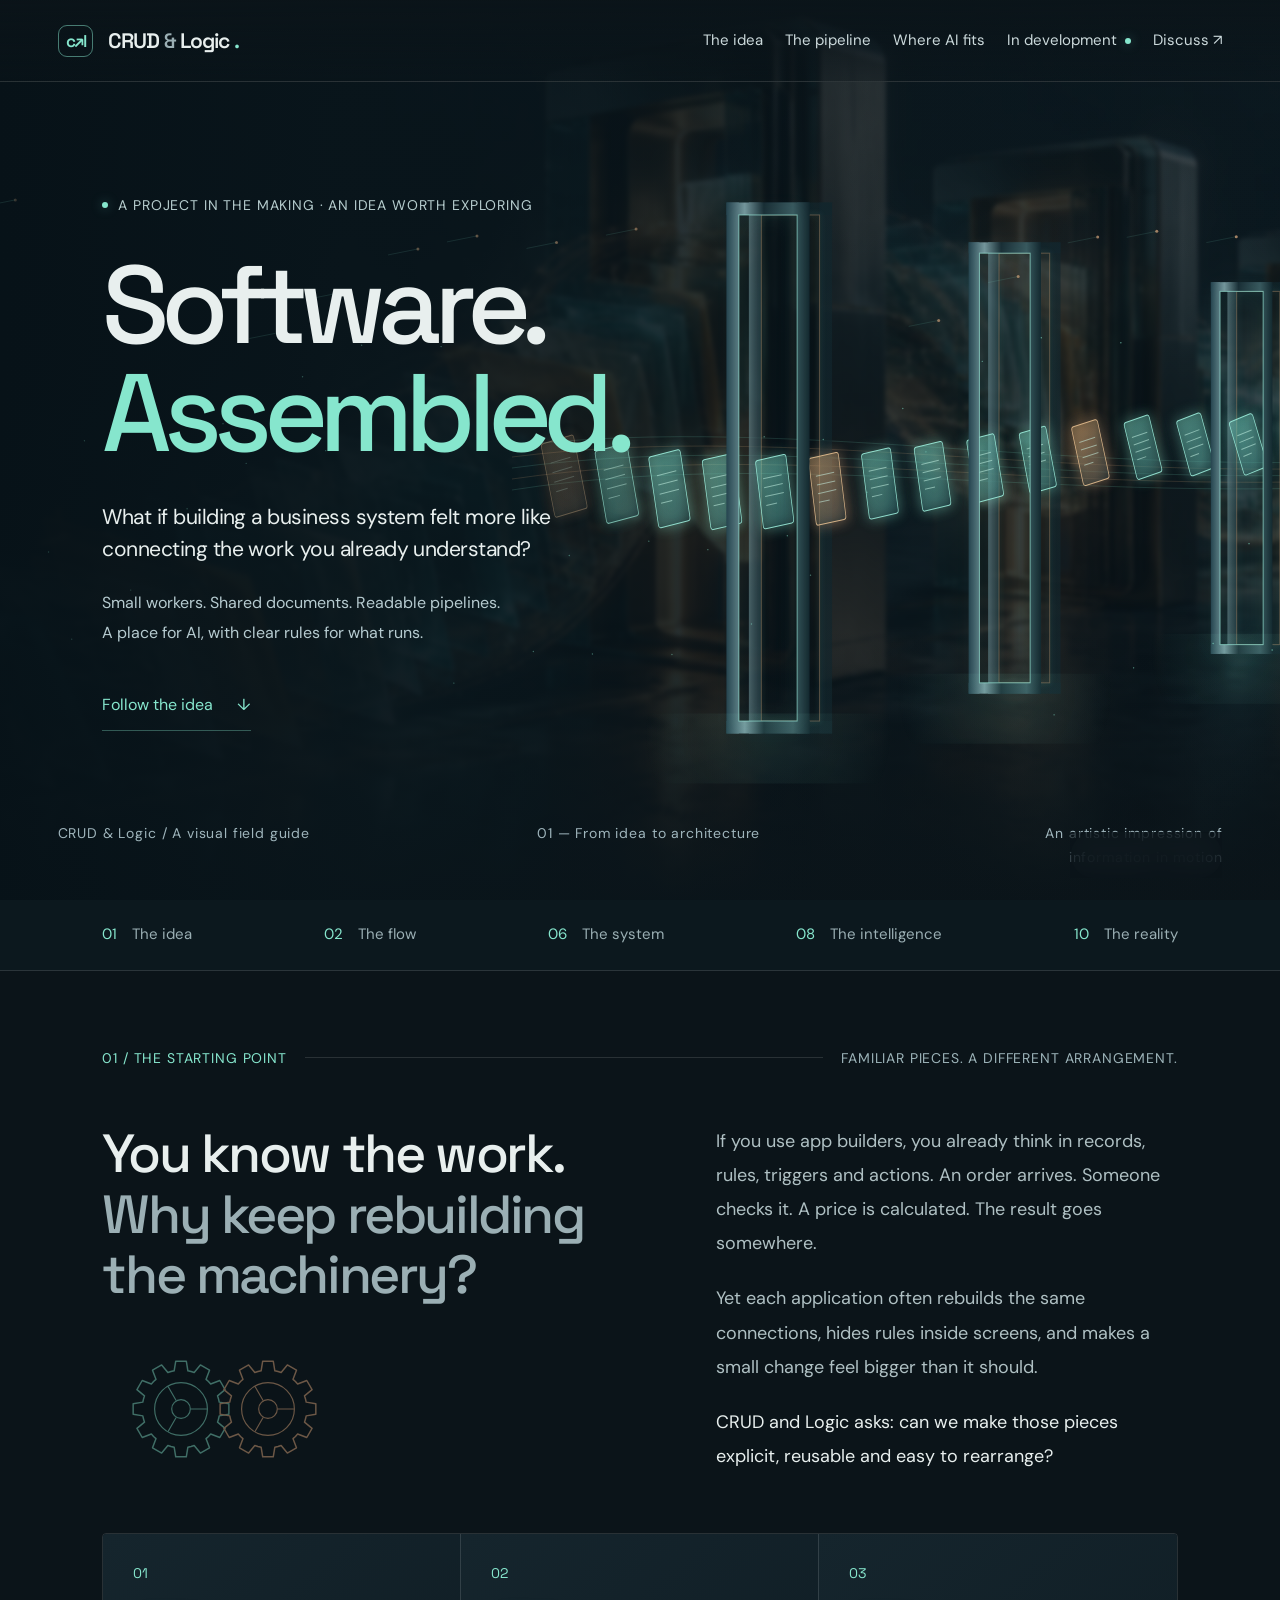
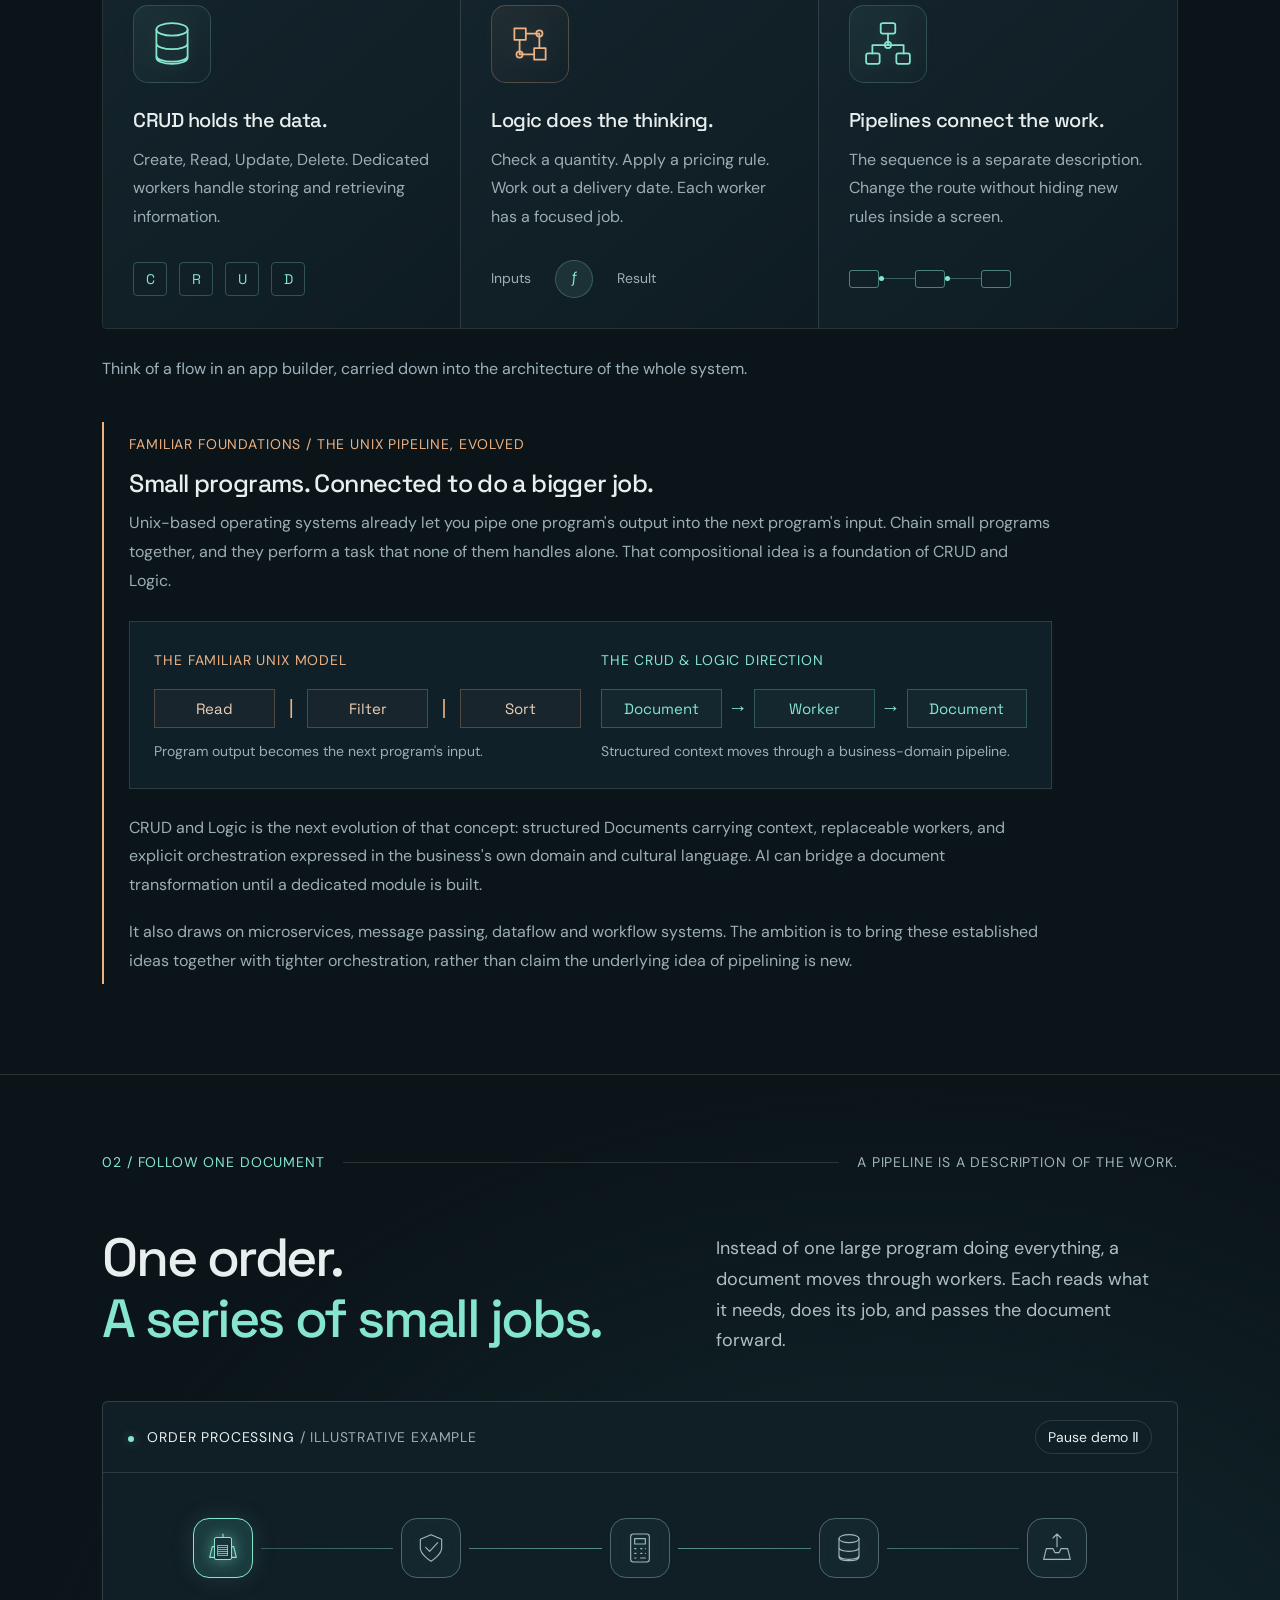
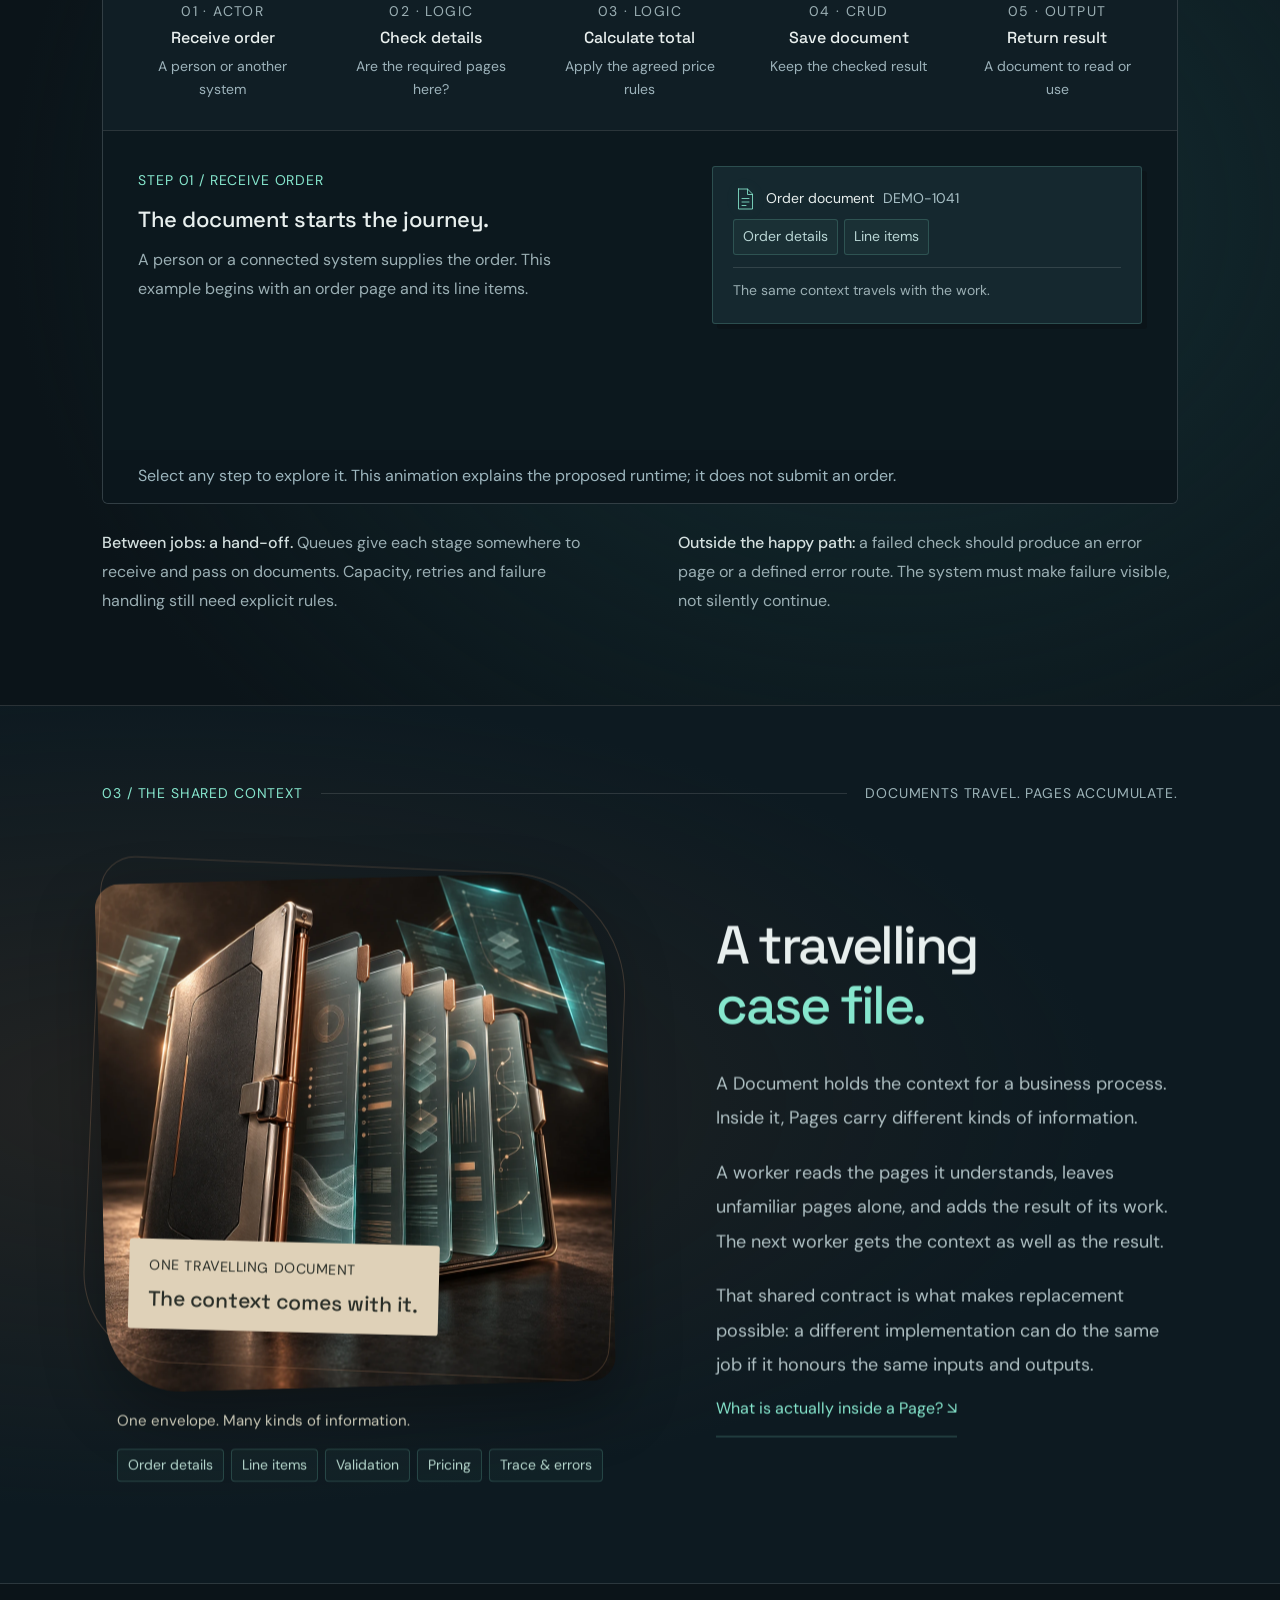
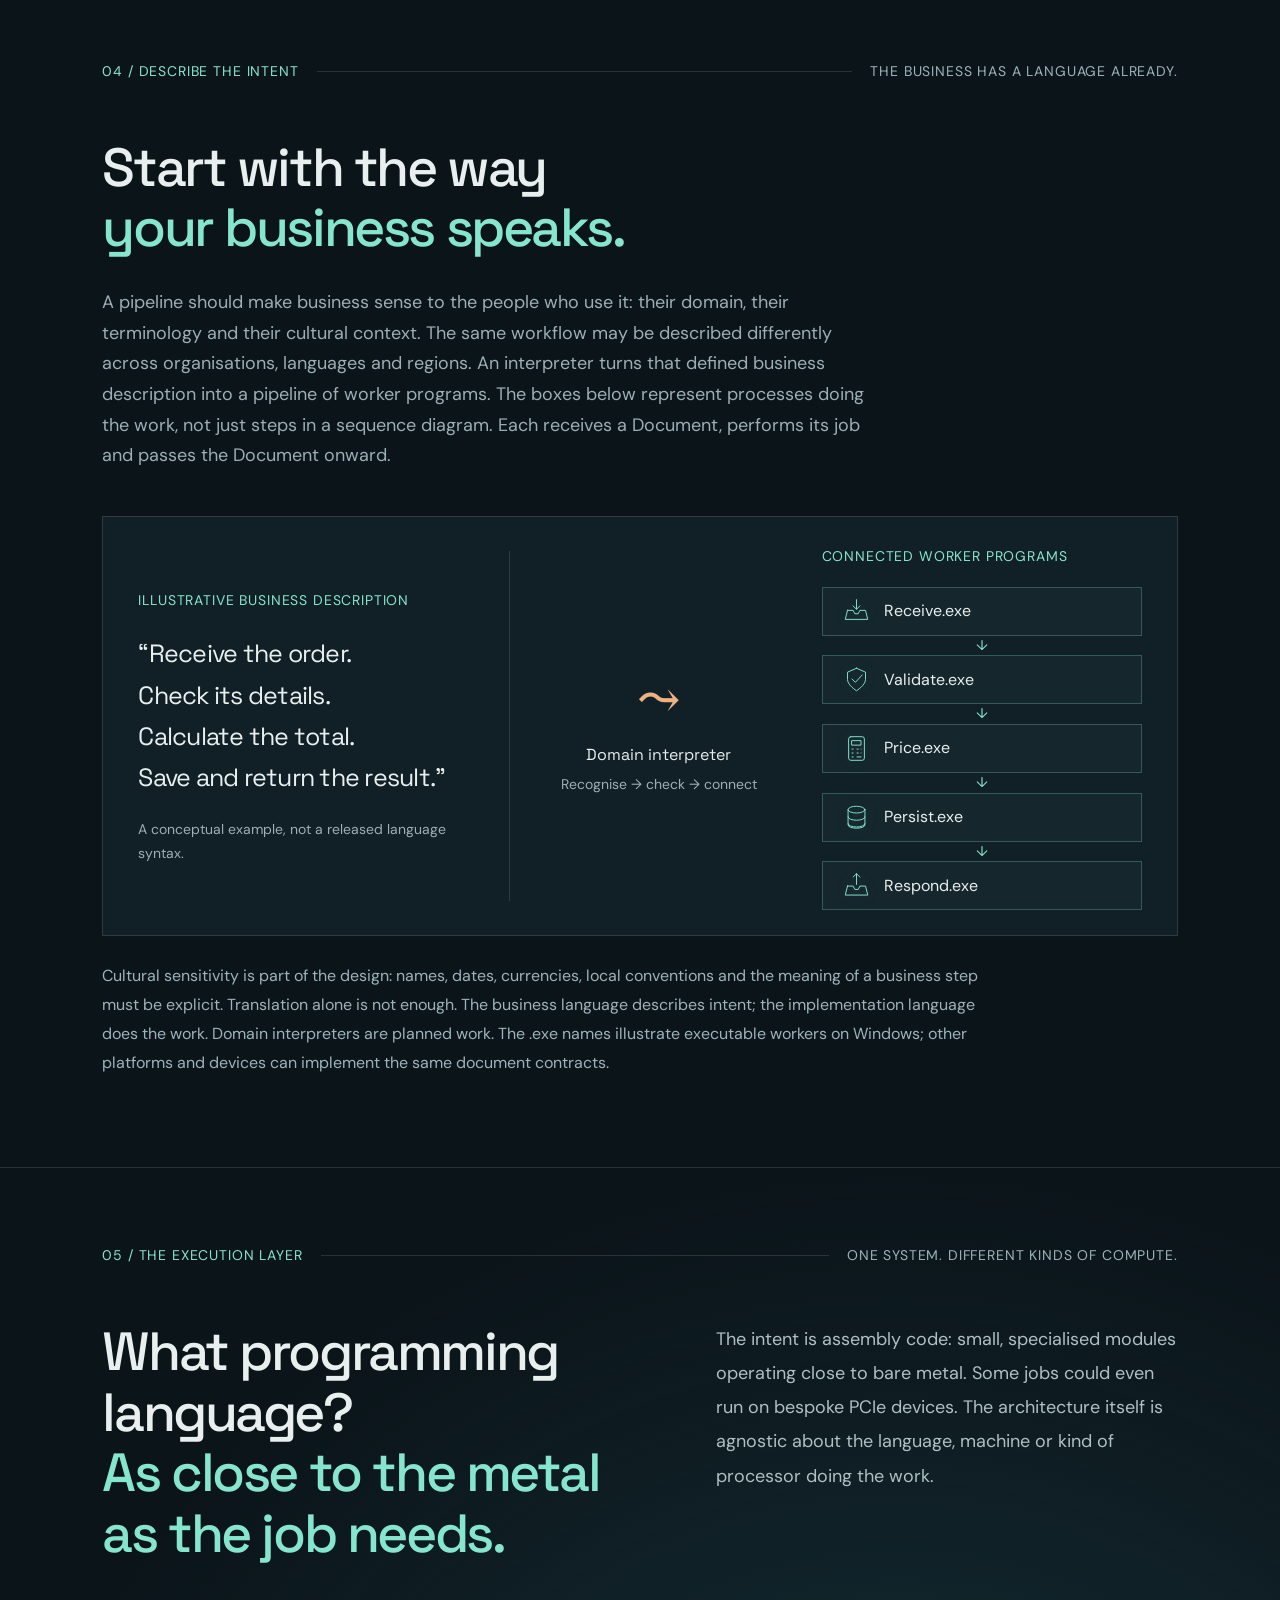
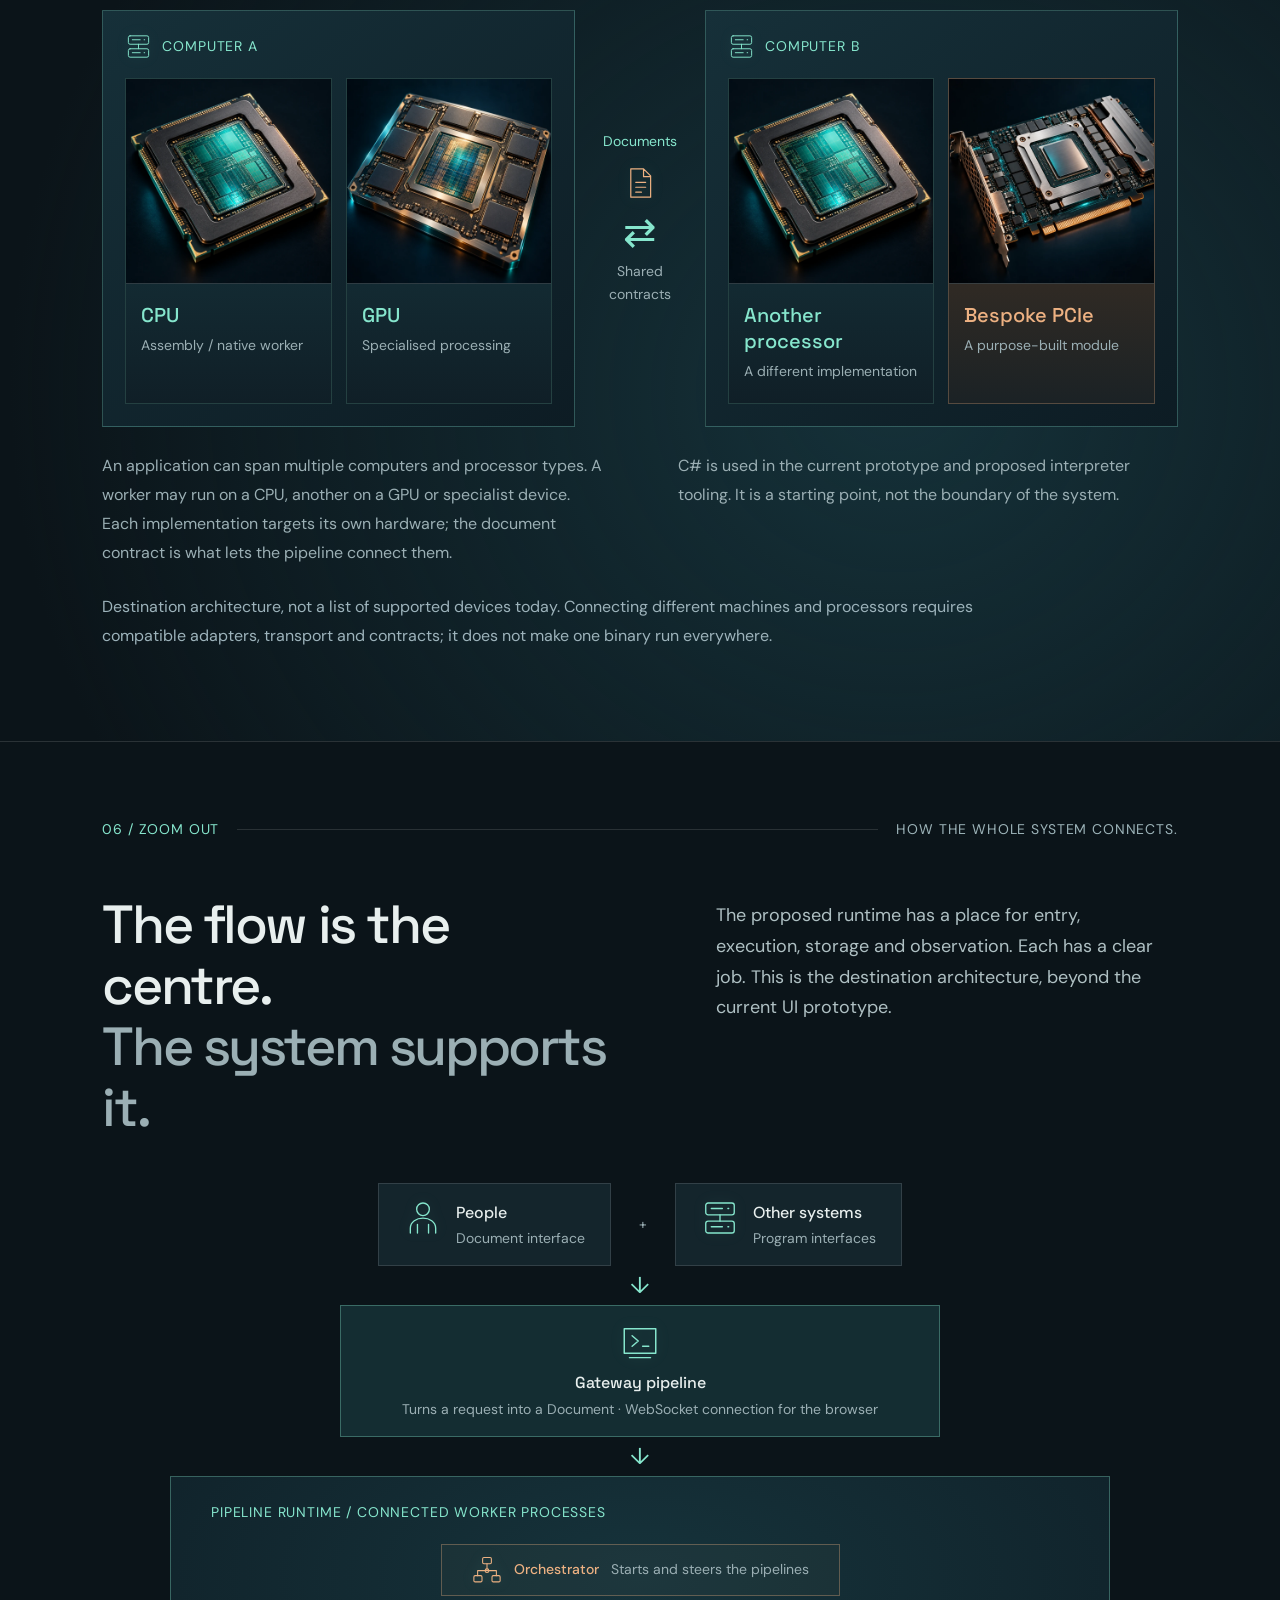
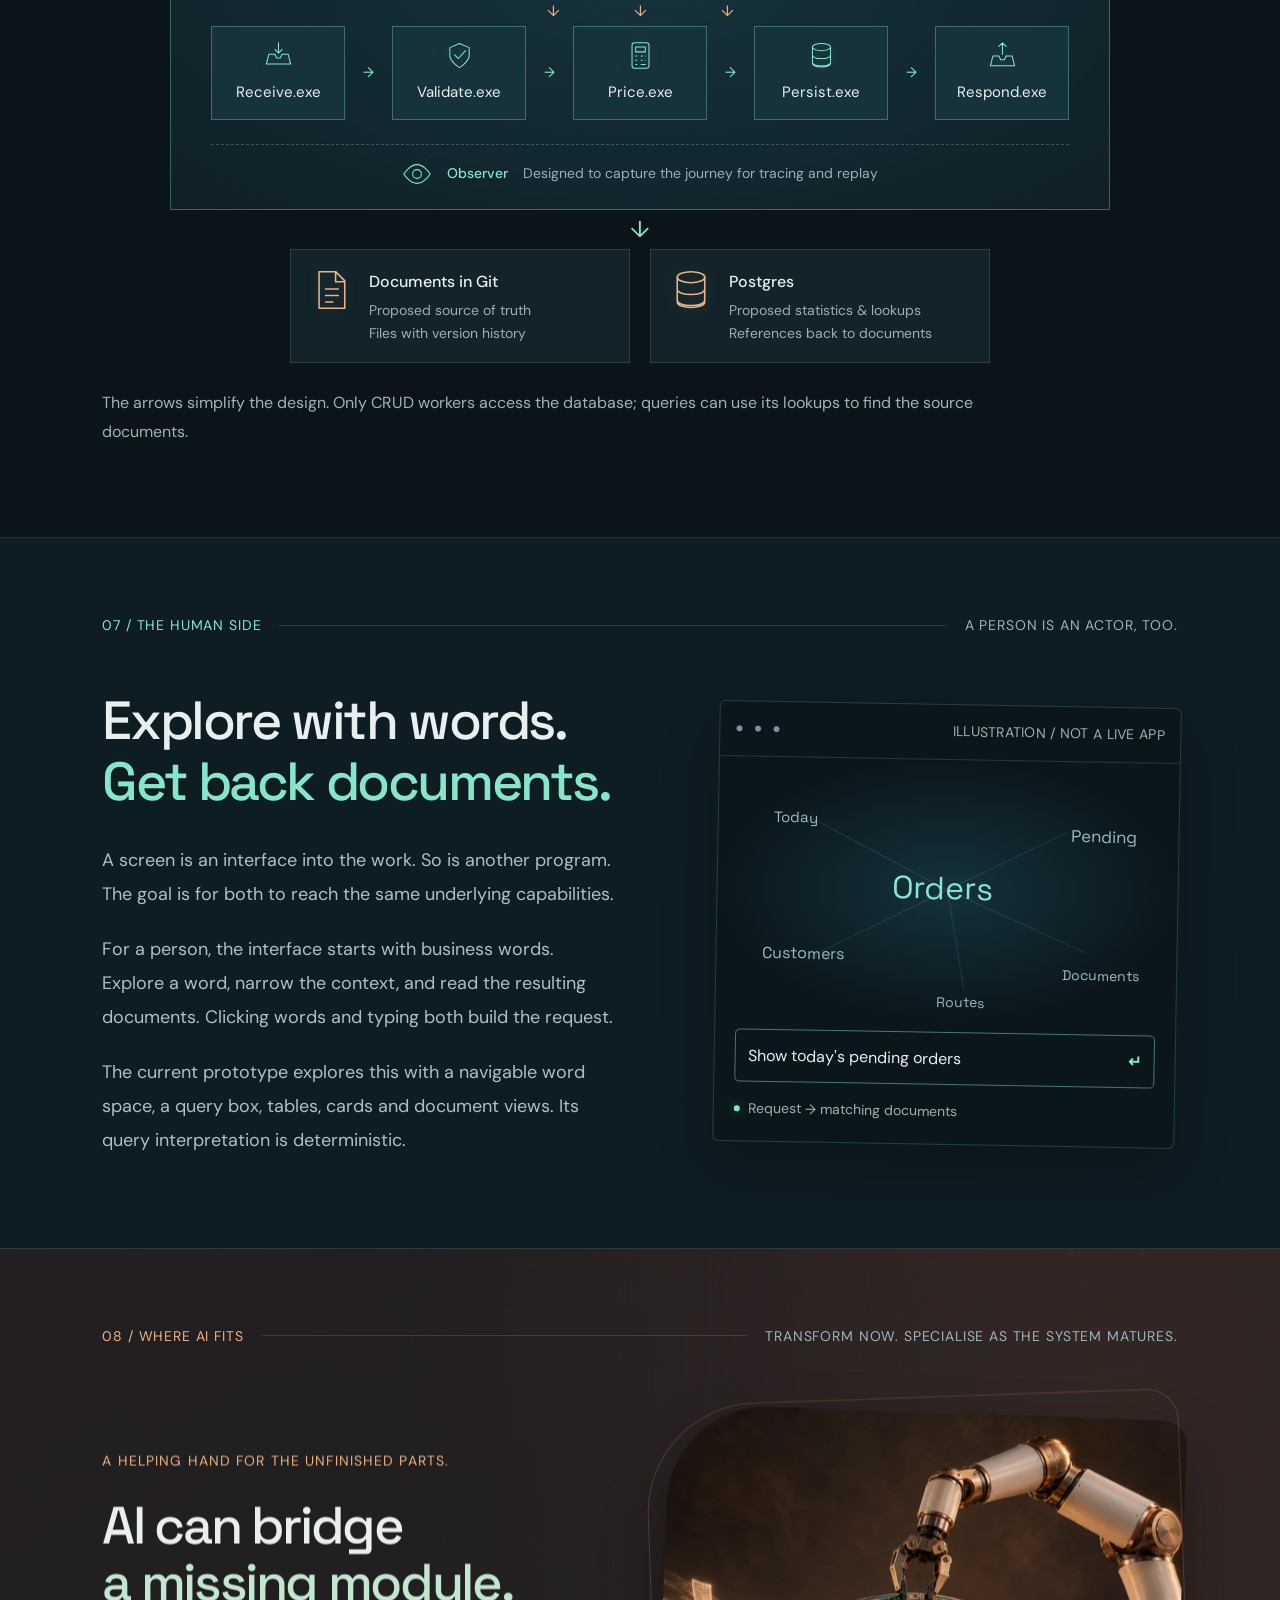
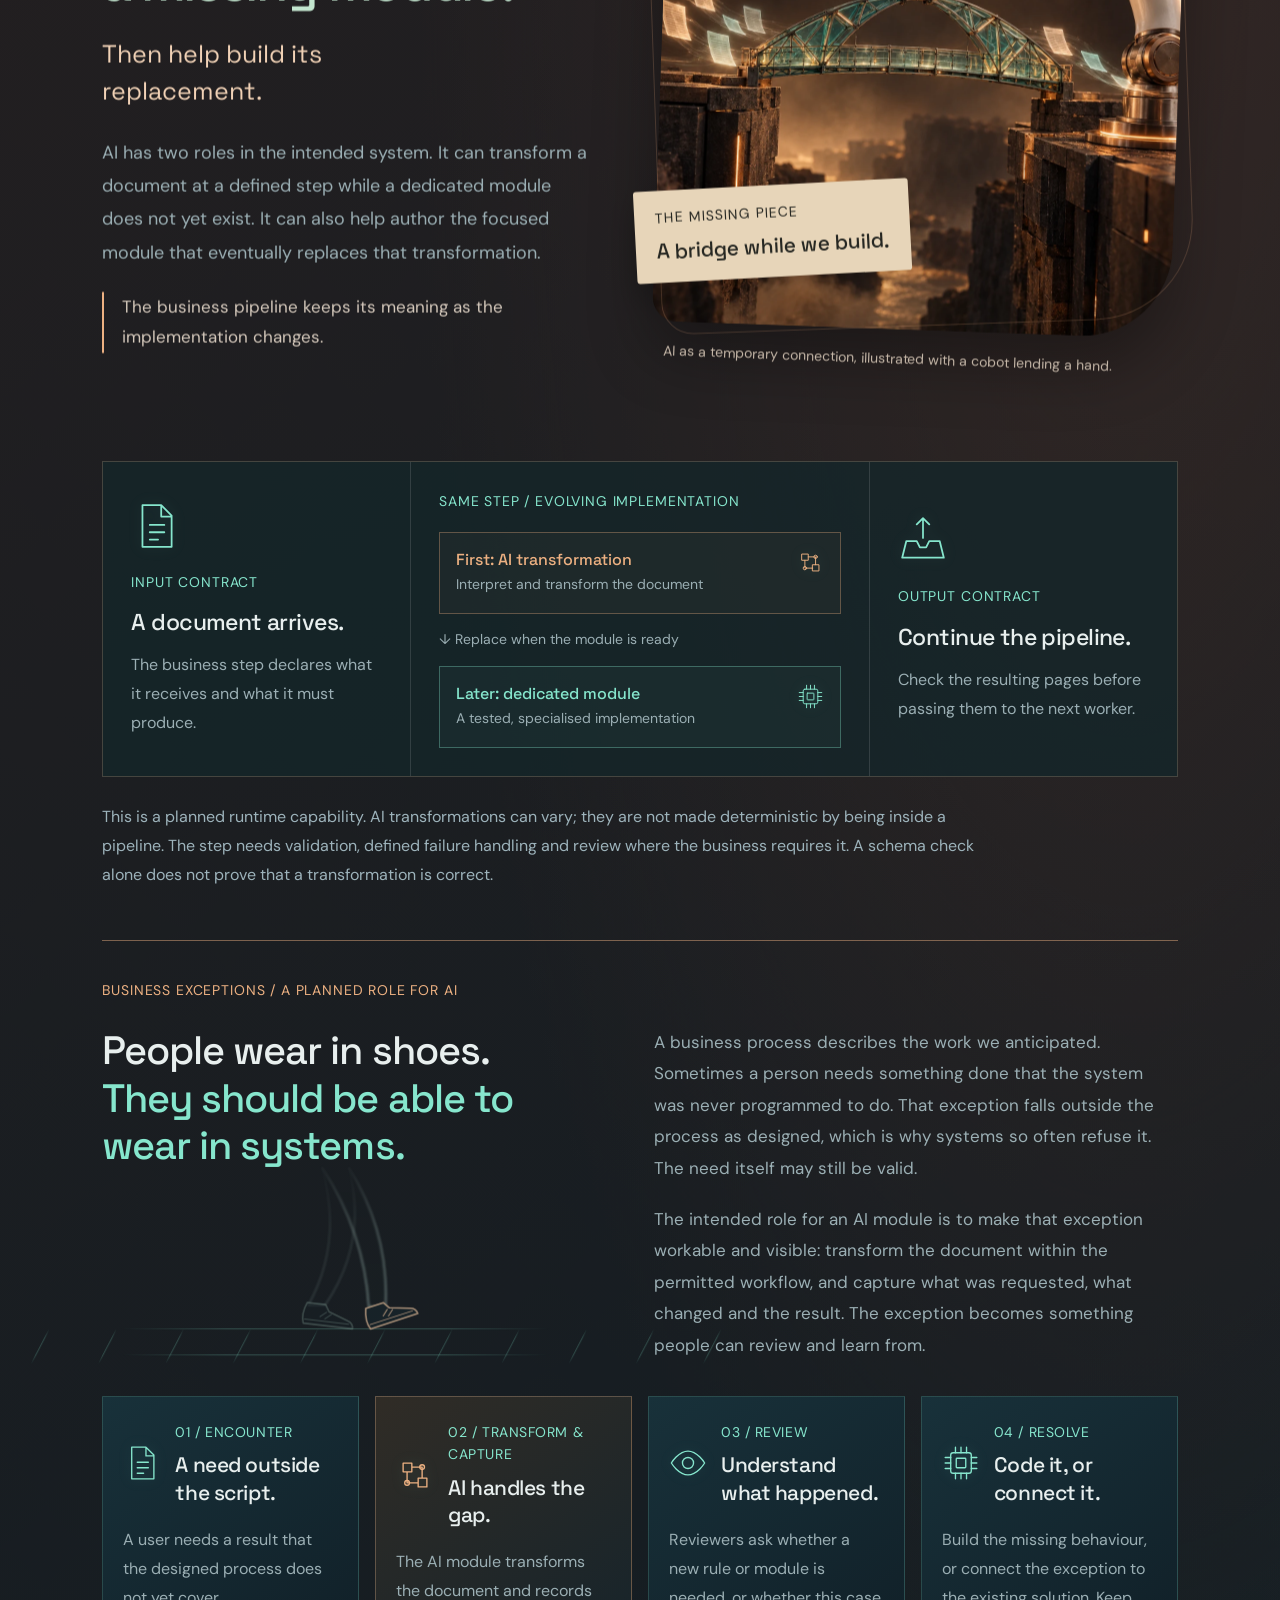
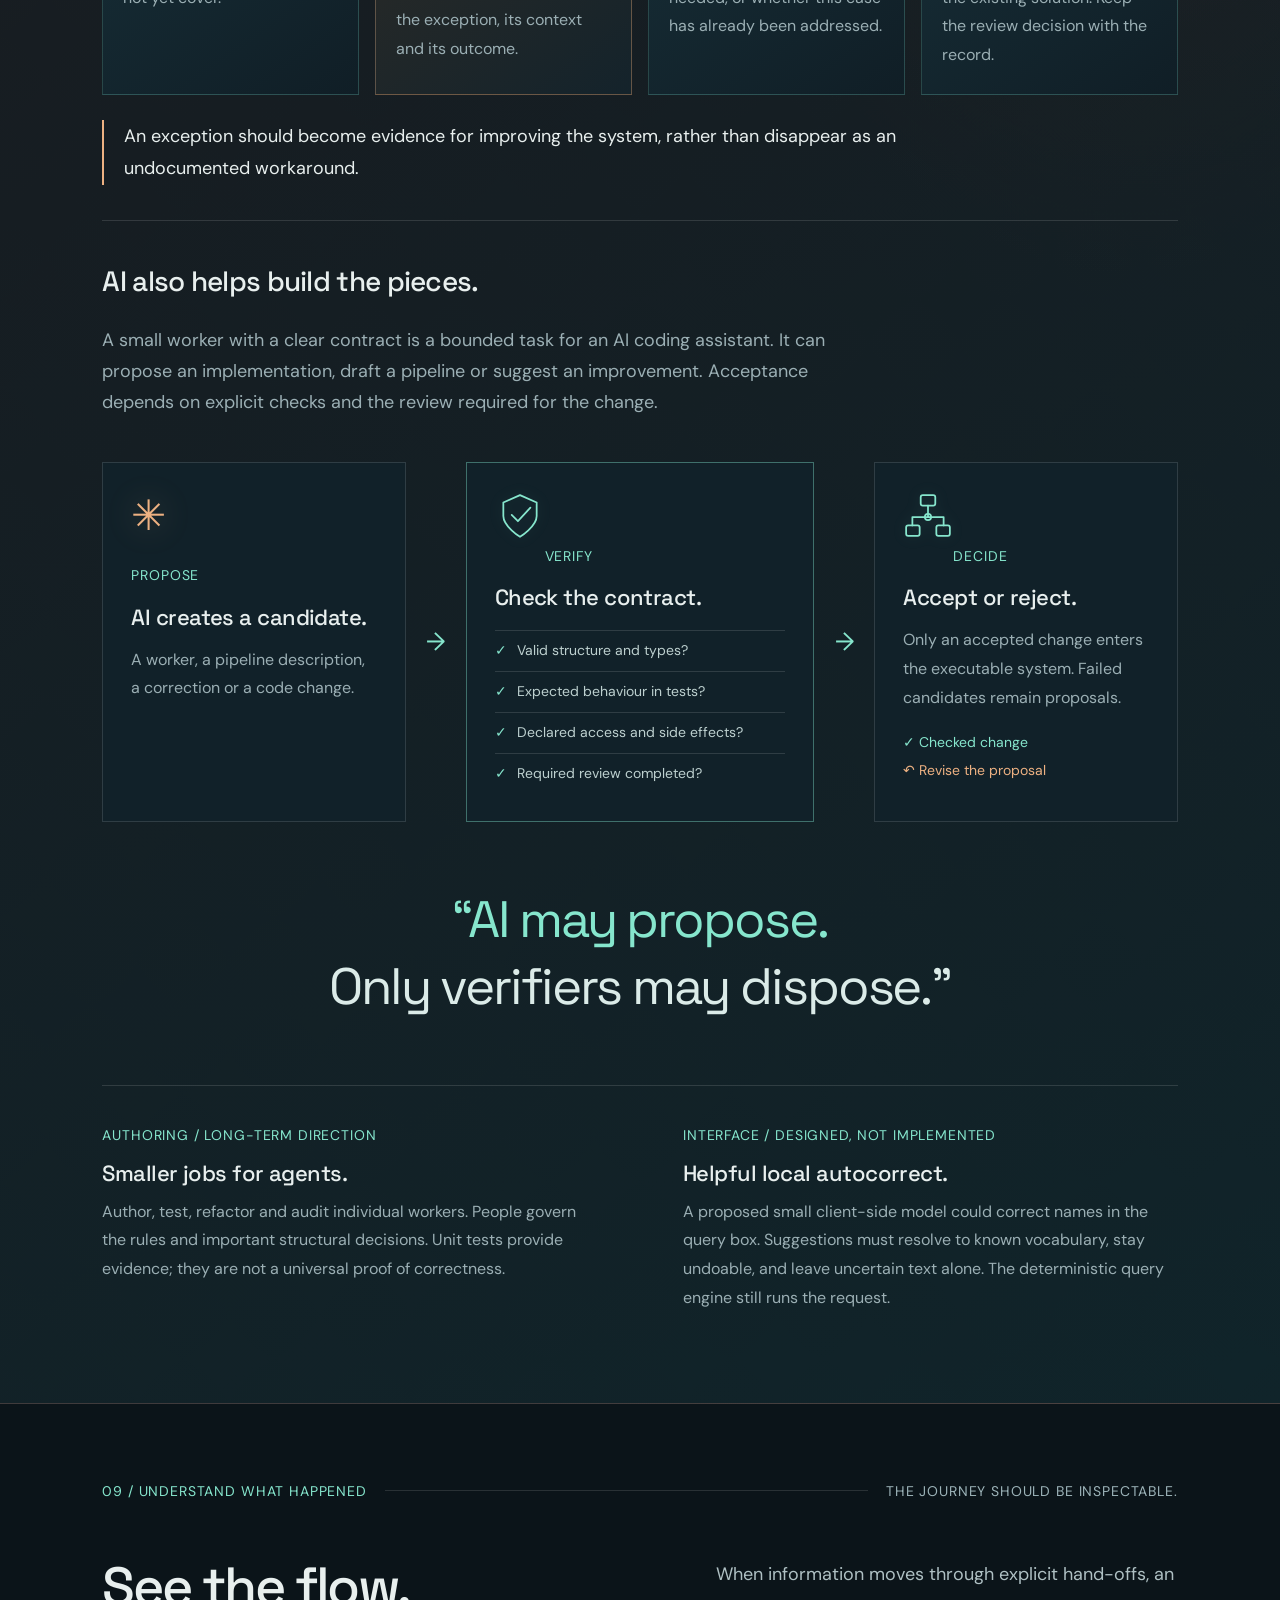
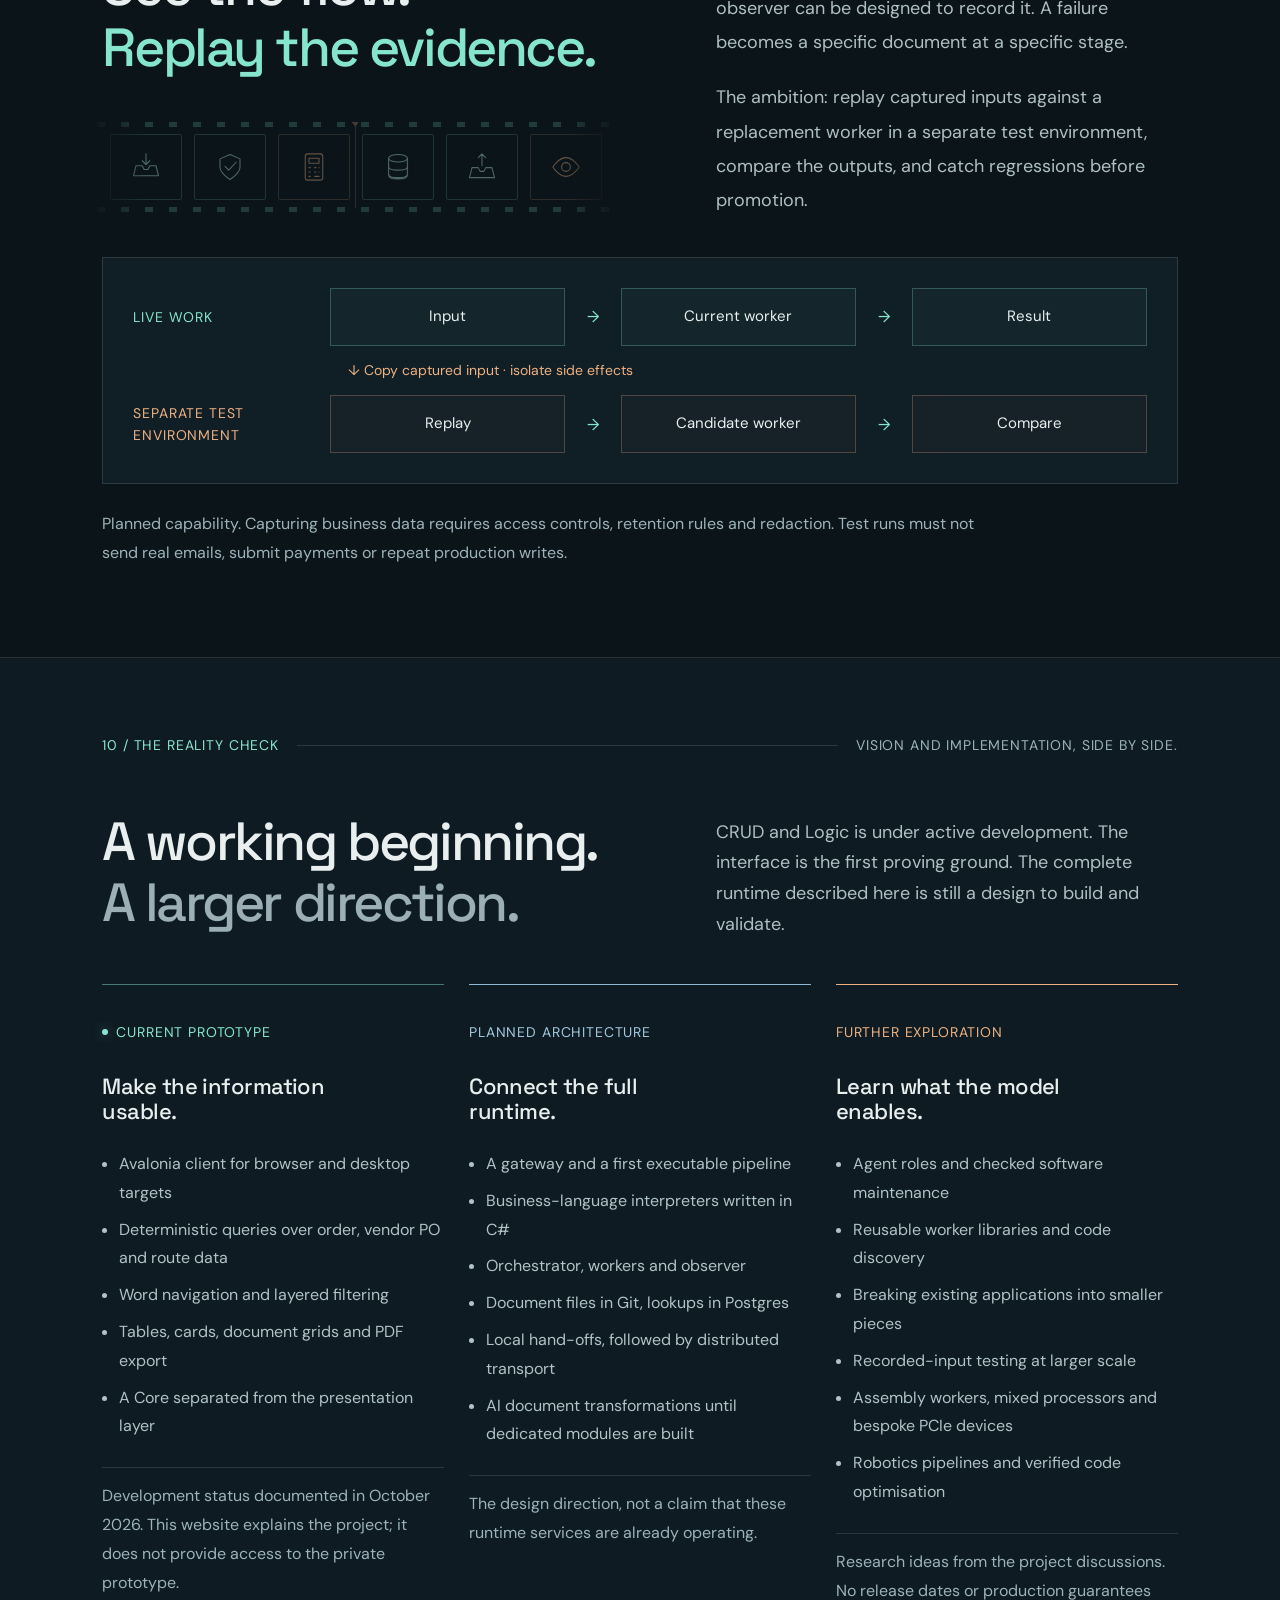
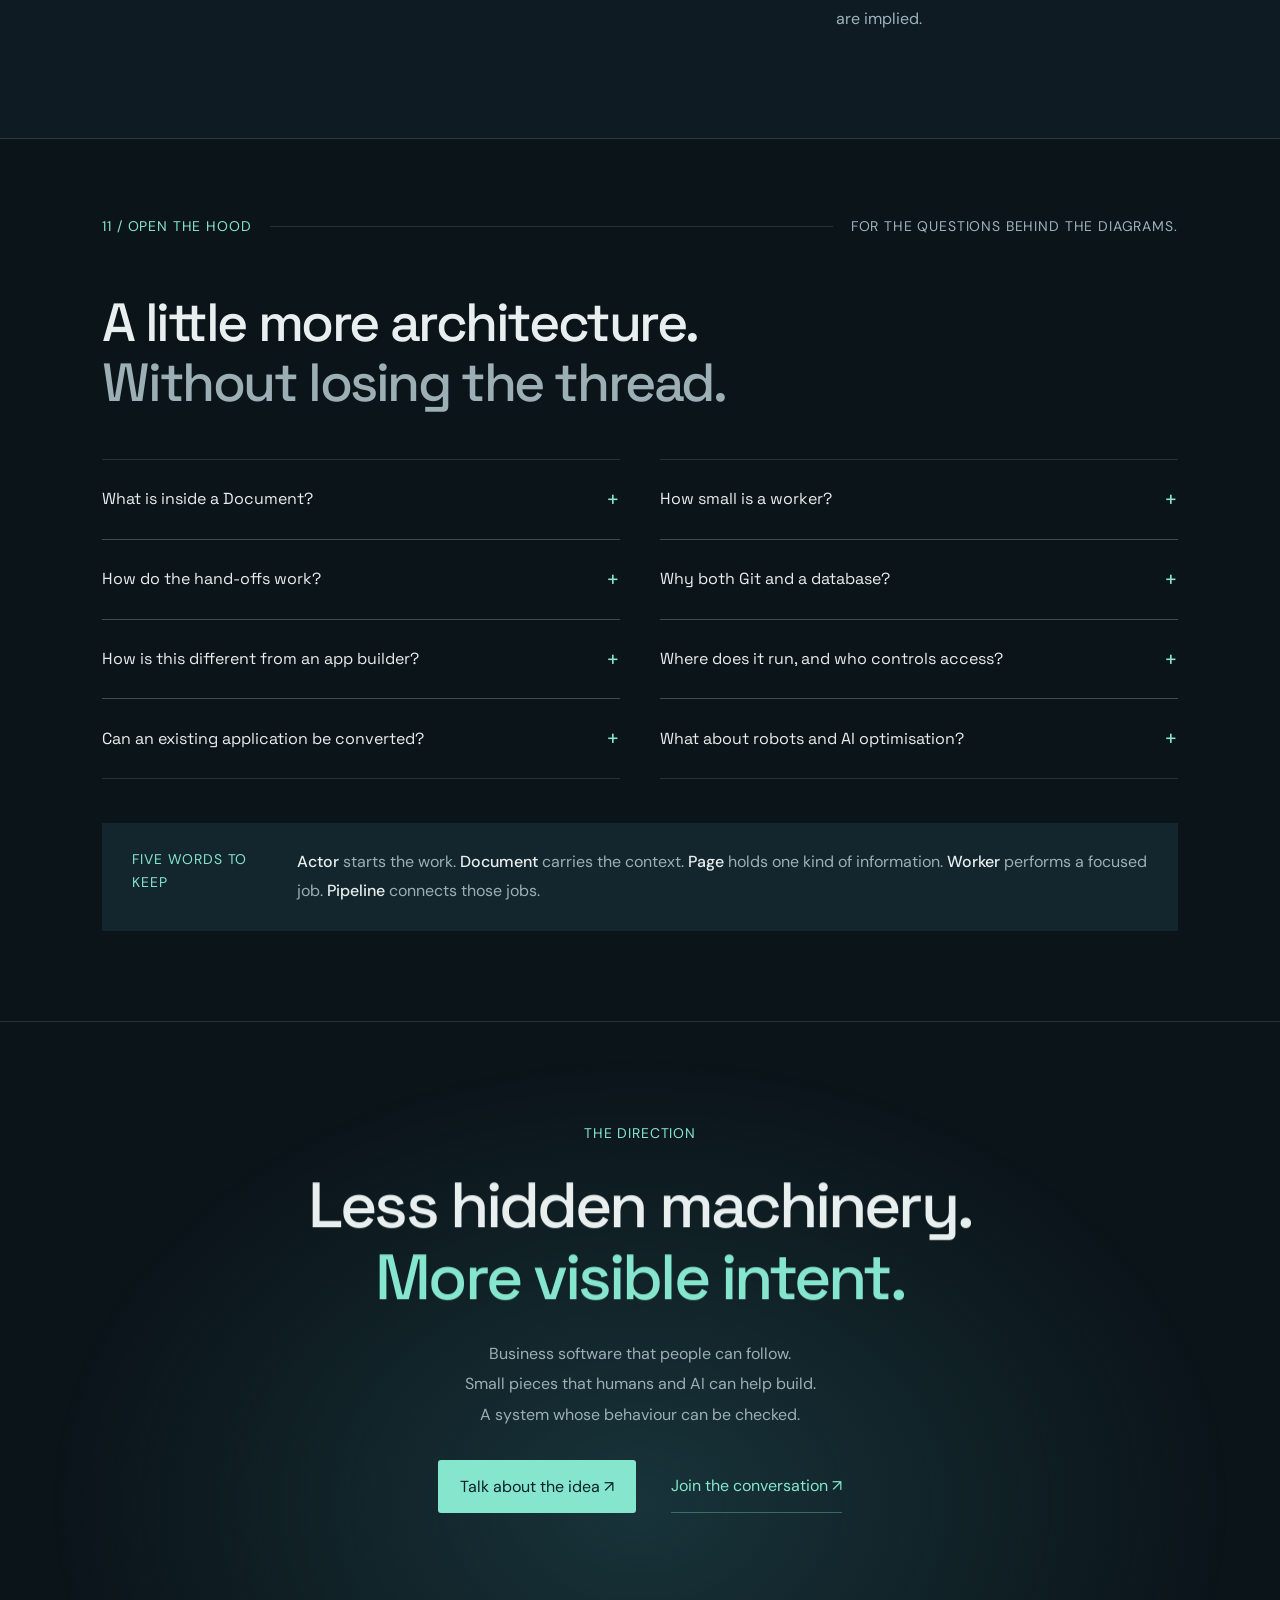
==== index.html @ de265f75 "Show pipeline stages as executable worker processes" ====
<!DOCTYPE html>
<html lang="en">
<head>
<meta charset="utf-8"><meta name="viewport" content="width=device-width, initial-scale=1">
<title>C.R.U.D &amp; Logic — Software, assembled.</title>
<meta name="description" content="A visual guide to CRUD and Logic: business software assembled from documents, small workers and readable pipelines. Explore the architecture and where AI fits.">
<link rel="canonical" href="https://crudandlogic.com/"><meta name="theme-color" content="#0b1419"><meta name="color-scheme" content="dark">
<meta property="og:type" content="website"><meta property="og:url" content="https://crudandlogic.com/"><meta property="og:title" content="CRUD &amp; Logic — Software, assembled."><meta property="og:description" content="Documents carry the context. Workers do one thing. Pipelines connect the work. A visual introduction for people who build business systems."><meta property="og:image" content="https://crudandlogic.com/assets/img/pipeline-world.webp"><meta property="og:image:alt" content="Glass documents flowing through precision-engineered gates">
<meta name="twitter:card" content="summary_large_image"><meta name="twitter:title" content="CRUD &amp; Logic — Software, assembled."><meta name="twitter:description" content="An illustrated guide to documents, workers, pipelines and the role of AI."><meta name="twitter:image" content="https://crudandlogic.com/assets/img/pipeline-world.webp">
<link rel="icon" href="favicon.svg" type="image/svg+xml"><link rel="preconnect" href="https://fonts.googleapis.com"><link rel="preconnect" href="https://fonts.gstatic.com" crossorigin><link href="https://fonts.googleapis.com/css2?family=DM+Sans:wght@400;500;600;700&amp;family=Space+Grotesk:wght@400;500;600;700&amp;display=swap" rel="stylesheet"><link rel="stylesheet" href="assets/css/site.css?v=20261027-21"><script src="assets/js/site.js?v=20261027-21" defer></script>
</head>
<body>
<svg class="icon-sprite" xmlns="http://www.w3.org/2000/svg" aria-hidden="true"><defs><symbol id="icon-database" viewBox="0 0 48 48"><ellipse cx="24" cy="10" rx="15" ry="6"/><path d="M9 10v27c0 8 30 8 30 0V10M9 23c0 8 30 8 30 0M9 35c0 8 30 8 30 0"/></symbol><symbol id="icon-logic" viewBox="0 0 48 48"><path d="M9 9h11v11H9zM28 28h11v11H28zM20 14h13v14M14 20v14h14"/><circle cx="33" cy="14" r="3"/><circle cx="14" cy="34" r="3"/></symbol><symbol id="icon-workflow" viewBox="0 0 48 48"><rect x="17" y="4" width="14" height="10" rx="2"/><rect x="3" y="33" width="13" height="10" rx="2"/><rect x="32" y="33" width="13" height="10" rx="2"/><path d="M24 14v11M9 33v-8h30v8"/><circle cx="24" cy="25" r="3"/></symbol><symbol id="icon-inbox" viewBox="0 0 48 48"><path d="M8 22L4 38h40l-4-16H30l-3 6h-6l-3-6H8zM24 3v17m-6-6l6 6 6-6"/></symbol><symbol id="icon-check" viewBox="0 0 48 48"><path d="M24 4l16 7v13c0 10-16 20-16 20S8 34 8 24V11l16-7zM16 23l6 6 12-13"/></symbol><symbol id="icon-calculator" viewBox="0 0 48 48"><rect x="10" y="3" width="28" height="42" rx="4"/><path d="M16 10h16v8H16zM16 25h2m7 0h2m5 0h0M16 32h2m7 0h2m5 0h0M16 39h2m7 0h7"/></symbol><symbol id="icon-outbox" viewBox="0 0 48 48"><path d="M8 25L4 41h40l-4-16H30l-3 6h-6l-3-6H8zM24 22V3m-6 6l6-6 6 6"/></symbol><symbol id="icon-person" viewBox="0 0 48 48"><circle cx="24" cy="13" r="8"/><path d="M8 43v-6c0-17 32-17 32 0v6M17 32v11m14-11v11"/></symbol><symbol id="icon-server" viewBox="0 0 48 48"><rect x="6" y="5" width="36" height="15" rx="3"/><rect x="6" y="28" width="36" height="15" rx="3"/><path d="M13 12h14M13 35h14M34 12h1M34 35h1M24 20v8"/></symbol><symbol id="icon-document" viewBox="0 0 48 48"><path d="M11 4h18l10 10v30H11V4zM29 4v11h10M18 23h14M18 30h14M18 37h8"/></symbol><symbol id="icon-eye" viewBox="0 0 48 48"><path d="M3 24S12 9 24 9s21 15 21 15-9 15-21 15S3 24 3 24z"/><circle cx="24" cy="24" r="7"/></symbol><symbol id="icon-gateway" viewBox="0 0 48 48"><path d="M6 10h36v28H6zM15 18l7 6-7 6M27 30h7M12 43h24"/></symbol><symbol id="icon-chip" viewBox="0 0 48 48"><rect x="11" y="11" width="26" height="26" rx="3"/><rect x="18" y="18" width="12" height="12" rx="1"/><path d="M17 4v7m7-7v7m7-7v7M17 37v7m7-7v7m7-7v7M4 17h7m-7 7h7m-7 7h7M37 17h7m-7 7h7m-7 7h7"/></symbol><filter id="film-rewind-soft" x="-15%" y="-30%" width="130%" height="160%" color-interpolation-filters="sRGB"><feGaussianBlur stdDeviation="1.4 .15"/></filter><filter id="film-rewind-fast" x="-15%" y="-30%" width="130%" height="160%" color-interpolation-filters="sRGB"><feGaussianBlur stdDeviation="3.4 .3"/></filter></defs></svg>
<a class="skip-link" href="#main">Skip to content</a>
<header class="site-header"><a class="brand" href="#top"><span class="brand-icon" aria-hidden="true">c↗l</span> CRUD <span class="muted">&amp;</span> Logic<span class="mint">.</span></a><nav aria-label="Primary"><a href="#idea">The idea</a><a href="#pipeline">The pipeline</a><a href="#ai">Where AI fits</a><a href="#progress">In development <i class="status-dot"></i></a><a href="#contact">Discuss ↗</a></nav><button id="motion-toggle" type="button" aria-pressed="false" hidden>Pause animation Ⅱ</button></header>
<main id="main">
<section class="hero" id="top" aria-labelledby="hero-title"><div class="hero-image" aria-hidden="true"></div><div class="hero-shade" aria-hidden="true"></div><canvas id="hero-particles" aria-hidden="true"></canvas><div class="hero-content"><p class="eyebrow"><i class="status-dot"></i> A project in the making · An idea worth exploring</p><h1 id="hero-title">Software.<br><span class="mint">Assembled.</span></h1><p class="hero-lead">What if building a business system felt more like connecting the work you already understand?</p><p class="hero-sub">Small workers. Shared documents. Readable pipelines.<br>A place for AI, with clear rules for what runs.</p><a class="text-link" href="#idea">Follow the idea <span aria-hidden="true">↓</span></a></div><div class="hero-foot"><span>CRUD &amp; Logic / A visual field guide</span><span>01 — From idea to architecture</span><span>An artistic impression of information in motion</span></div></section>
<nav class="chapter-nav" aria-label="Chapters"><a href="#idea">01 <span>The idea</span></a><a href="#pipeline">02 <span>The flow</span></a><a href="#architecture">06 <span>The system</span></a><a href="#ai">08 <span>The intelligence</span></a><a href="#progress">10 <span>The reality</span></a></nav>

<section class="panel" id="idea"><div class="section-label"><span>01 / THE STARTING POINT</span><i></i><span>Familiar pieces. A different arrangement.</span></div><div class="split"><div class="idea-heading-art"><h2>You know the work.<br><span class="muted">Why keep rebuilding<br>the machinery?</span></h2><div class="gears-scene" aria-hidden="true"><svg viewBox="0 0 300 170" focusable="false"><g transform="translate(94 85)"><g class="gear-wheel gear-clockwise"><path d="M48.30 -12.94 L49.21 -8.85 L61.63 -6.80 L61.63 6.80 L49.21 8.85 L48.30 12.94 L48.30 12.94 L47.04 16.94 L56.77 24.92 L49.97 36.70 L38.19 32.27 L35.36 35.36 L35.36 35.36 L32.27 38.19 L36.70 49.97 L24.92 56.77 L16.94 47.04 L12.94 48.30 L12.94 48.30 L8.85 49.21 L6.80 61.63 L-6.80 61.63 L-8.85 49.21 L-12.94 48.30 L-12.94 48.30 L-16.94 47.04 L-24.92 56.77 L-36.70 49.97 L-32.27 38.19 L-35.36 35.36 L-35.36 35.36 L-38.19 32.27 L-49.97 36.70 L-56.77 24.92 L-47.04 16.94 L-48.30 12.94 L-48.30 12.94 L-49.21 8.85 L-61.63 6.80 L-61.63 -6.80 L-49.21 -8.85 L-48.30 -12.94 L-48.30 -12.94 L-47.04 -16.94 L-56.77 -24.92 L-49.97 -36.70 L-38.19 -32.27 L-35.36 -35.36 L-35.36 -35.36 L-32.27 -38.19 L-36.70 -49.97 L-24.92 -56.77 L-16.94 -47.04 L-12.94 -48.30 L-12.94 -48.30 L-8.85 -49.21 L-6.80 -61.63 L6.80 -61.63 L8.85 -49.21 L12.94 -48.30 L12.94 -48.30 L16.94 -47.04 L24.92 -56.77 L36.70 -49.97 L32.27 -38.19 L35.36 -35.36 L35.36 -35.36 L38.19 -32.27 L49.97 -36.70 L56.77 -24.92 L47.04 -16.94 L48.30 -12.94 Z"/><circle r="34"/><circle r="12"/><path d="M13.00 0.00L33.00 0.00"/><path d="M-6.50 11.26L-16.50 28.58"/><path d="M-6.50 -11.26L-16.50 -28.58"/></g></g><g transform="translate(206 85)"><g class="gear-wheel gear-counterclockwise"><path d="M48.30 -12.94 L49.21 -8.85 L61.63 -6.80 L61.63 6.80 L49.21 8.85 L48.30 12.94 L48.30 12.94 L47.04 16.94 L56.77 24.92 L49.97 36.70 L38.19 32.27 L35.36 35.36 L35.36 35.36 L32.27 38.19 L36.70 49.97 L24.92 56.77 L16.94 47.04 L12.94 48.30 L12.94 48.30 L8.85 49.21 L6.80 61.63 L-6.80 61.63 L-8.85 49.21 L-12.94 48.30 L-12.94 48.30 L-16.94 47.04 L-24.92 56.77 L-36.70 49.97 L-32.27 38.19 L-35.36 35.36 L-35.36 35.36 L-38.19 32.27 L-49.97 36.70 L-56.77 24.92 L-47.04 16.94 L-48.30 12.94 L-48.30 12.94 L-49.21 8.85 L-61.63 6.80 L-61.63 -6.80 L-49.21 -8.85 L-48.30 -12.94 L-48.30 -12.94 L-47.04 -16.94 L-56.77 -24.92 L-49.97 -36.70 L-38.19 -32.27 L-35.36 -35.36 L-35.36 -35.36 L-32.27 -38.19 L-36.70 -49.97 L-24.92 -56.77 L-16.94 -47.04 L-12.94 -48.30 L-12.94 -48.30 L-8.85 -49.21 L-6.80 -61.63 L6.80 -61.63 L8.85 -49.21 L12.94 -48.30 L12.94 -48.30 L16.94 -47.04 L24.92 -56.77 L36.70 -49.97 L32.27 -38.19 L35.36 -35.36 L35.36 -35.36 L38.19 -32.27 L49.97 -36.70 L56.77 -24.92 L47.04 -16.94 L48.30 -12.94 Z"/><circle r="34"/><circle r="12"/><path d="M13.00 0.00L33.00 0.00"/><path d="M-6.50 11.26L-16.50 28.58"/><path d="M-6.50 -11.26L-16.50 -28.58"/></g></g></svg></div></div><div class="body-copy"><p>If you use app builders, you already think in records, rules, triggers and actions. An order arrives. Someone checks it. A price is calculated. The result goes somewhere.</p><p>Yet each application often rebuilds the same connections, hides rules inside screens, and makes a small change feel bigger than it should.</p><p class="emphasis">CRUD and Logic asks: can we make those pieces explicit, reusable and easy to rearrange?</p></div></div><div class="principles"><article><span class="number">01</span><svg class="principle-art" viewBox="0 0 48 48" aria-hidden="true"><use href="#icon-database"></use></svg><h3>CRUD holds the data.</h3><p>Create, Read, Update, Delete. Dedicated workers handle storing and retrieving information.</p><div class="mini-code" aria-hidden="true"><span>C</span><span>R</span><span>U</span><span>D</span></div></article><article><span class="number">02</span><svg class="principle-art" viewBox="0 0 48 48" aria-hidden="true"><use href="#icon-logic"></use></svg><h3>Logic does the thinking.</h3><p>Check a quantity. Apply a pricing rule. Work out a delivery date. Each worker has a focused job.</p><div class="mini-rule" aria-hidden="true">Inputs <b>ƒ</b> Result</div></article><article><span class="number">03</span><svg class="principle-art" viewBox="0 0 48 48" aria-hidden="true"><use href="#icon-workflow"></use></svg><h3>Pipelines connect the work.</h3><p>The sequence is a separate description. Change the route without hiding new rules inside a screen.</p><div class="mini-pipeline" aria-hidden="true"><i></i><b></b><i></i><b></b><i></i></div></article></div><p class="margin-note">Think of a flow in an app builder, carried down into the architecture of the whole system.</p><aside class="heritage" id="unix"><span class="tiny-label">FAMILIAR FOUNDATIONS / THE UNIX PIPELINE, EVOLVED</span><h3>Small programs. Connected to do a bigger job.</h3><p>Unix-based operating systems already let you pipe one program's output into the next program's input. Chain small programs together, and they perform a task that none of them handles alone. That compositional idea is a foundation of CRUD and Logic.</p><div class="unix-lineage"><div><span class="tiny-label">THE FAMILIAR UNIX MODEL</span><div class="unix-chain"><span>Read</span><b aria-hidden="true">|</b><span>Filter</span><b aria-hidden="true">|</b><span>Sort</span></div><small>Program output becomes the next program's input.</small></div><div><span class="tiny-label">THE CRUD &amp; LOGIC DIRECTION</span><div class="unix-chain document-chain"><span>Document</span><b aria-hidden="true">→</b><span>Worker</span><b aria-hidden="true">→</b><span>Document</span></div><small>Structured context moves through a business-domain pipeline.</small></div></div><p>CRUD and Logic is the next evolution of that concept: structured Documents carrying context, replaceable workers, and explicit orchestration expressed in the business's own domain and cultural language. AI can bridge a document transformation until a dedicated module is built.</p><p>It also draws on microservices, message passing, dataflow and workflow systems. The ambition is to bring these established ideas together with tighter orchestration, rather than claim the underlying idea of pipelining is new.</p></aside></section>

<section class="panel pipeline-panel" id="pipeline"><div class="section-label"><span>02 / FOLLOW ONE DOCUMENT</span><i></i><span>A pipeline is a description of the work.</span></div><div class="split"><h2>One order.<br><span class="mint">A series of small jobs.</span></h2><p class="section-intro">Instead of one large program doing everything, a document moves through workers. Each reads what it needs, does its job, and passes the document forward.</p></div><div class="simulation"><div class="simulation-bar"><span><i class="status-dot"></i> ORDER PROCESSING <span class="muted">/ ILLUSTRATIVE EXAMPLE</span></span><button id="pipeline-play" type="button" hidden>Pause demo Ⅱ</button></div><div class="flow-track" id="flow-track"><div class="flow-line" aria-hidden="true"></div><div class="travelling-doc" aria-hidden="true">▤</div><button class="flow-step active" type="button" data-step="0" aria-pressed="true"><span class="step-icon" aria-hidden="true"><svg class="concept-icon" viewBox="0 0 48 48" aria-hidden="true"><use href="#icon-inbox"></use></svg></span><small>01 · ACTOR</small><strong>Receive order</strong><span>A person or another system</span></button><button class="flow-step" type="button" data-step="1" aria-pressed="false"><span class="step-icon" aria-hidden="true"><svg class="concept-icon" viewBox="0 0 48 48" aria-hidden="true"><use href="#icon-check"></use></svg></span><small>02 · LOGIC</small><strong>Check details</strong><span>Are the required pages here?</span></button><button class="flow-step" type="button" data-step="2" aria-pressed="false"><span class="step-icon" aria-hidden="true"><svg class="concept-icon" viewBox="0 0 48 48" aria-hidden="true"><use href="#icon-calculator"></use></svg></span><small>03 · LOGIC</small><strong>Calculate total</strong><span>Apply the agreed price rules</span></button><button class="flow-step" type="button" data-step="3" aria-pressed="false"><span class="step-icon" aria-hidden="true"><svg class="concept-icon" viewBox="0 0 48 48" aria-hidden="true"><use href="#icon-database"></use></svg></span><small>04 · CRUD</small><strong>Save document</strong><span>Keep the checked result</span></button><button class="flow-step" type="button" data-step="4" aria-pressed="false"><span class="step-icon" aria-hidden="true"><svg class="concept-icon" viewBox="0 0 48 48" aria-hidden="true"><use href="#icon-outbox"></use></svg></span><small>05 · OUTPUT</small><strong>Return result</strong><span>A document to read or use</span></button></div><div class="flow-detail"><div><span class="detail-kicker" id="step-label">STEP 01 / RECEIVE ORDER</span><h3 id="step-title">The document starts the journey.</h3><p id="step-description">A person or a connected system supplies the order. This example begins with an order page and its line items.</p></div><div class="document-preview"><div class="doc-title"><svg class="concept-icon" viewBox="0 0 48 48" aria-hidden="true"><use href="#icon-document"></use></svg> Order document <span>DEMO-1041</span></div><ul id="document-pages"><li>Order details</li><li>Line items</li></ul><p id="document-note">The same context travels with the work.</p></div></div><p class="simulation-note">Select any step to explore it. This animation explains the proposed runtime; it does not submit an order.</p><noscript><div class="pipeline-fallback"><p>The pipeline, step by step:</p><ol><li><b>Receive order.</b> A person or system supplies order details and line items.</li><li><b>Check details.</b> A validation worker checks required inputs and adds a validation page. Failed checks follow a defined error route.</li><li><b>Calculate total.</b> A pricing worker applies the agreed business rules and adds a pricing result without performing database access.</li><li><b>Save document.</b> A CRUD worker preserves the checked result. The proposed storage design versions document files in Git and keeps lookup references in Postgres.</li><li><b>Return result.</b> The gateway returns the result to a person or another system.</li></ol></div></noscript></div><div class="under-diagram"><p><b>Between jobs: a hand-off.</b> Queues give each stage somewhere to receive and pass on documents. Capacity, retries and failure handling still need explicit rules.</p><p><b>Outside the happy path:</b> a failed check should produce an error page or a defined error route. The system must make failure visible, not silently continue.</p></div></section>

<section class="panel document-panel" id="documents"><div class="section-label"><span>03 / THE SHARED CONTEXT</span><i></i><span>Documents travel. Pages accumulate.</span></div><div class="split align-center"><figure class="case-file-figure"><img src="assets/img/travelling-case-file.webp" alt="A tangible graphite and copper case file holds layered translucent pages, with incoming teal document sheets joining it" width="1200" height="1200" loading="lazy" decoding="async"><div class="case-file-callout"><span>ONE TRAVELLING DOCUMENT</span><b>The context comes with it.</b></div><figcaption><p>One envelope. Many kinds of information.</p><ul class="case-file-pages" aria-label="Example pages inside a document"><li>Order details</li><li>Line items</li><li>Validation</li><li>Pricing</li><li>Trace &amp; errors</li></ul></figcaption></figure><div class="body-copy"><h2>A travelling<br><span class="mint">case file.</span></h2><p>A Document holds the context for a business process. Inside it, Pages carry different kinds of information.</p><p>A worker reads the pages it understands, leaves unfamiliar pages alone, and adds the result of its work. The next worker gets the context as well as the result.</p><p>That shared contract is what makes replacement possible: a different implementation can do the same job if it honours the same inputs and outputs.</p><a class="text-link" href="#deep-dive">What is actually inside a Page? ↘</a></div></div></section>

<section class="panel" id="language"><div class="section-label"><span>04 / DESCRIBE THE INTENT</span><i></i><span>The business has a language already.</span></div><h2>Start with the way<br><span class="mint">your business speaks.</span></h2><p class="wide-intro">A pipeline should make business sense to the people who use it: their domain, their terminology and their cultural context. The same workflow may be described differently across organisations, languages and regions. An interpreter turns that defined business description into a pipeline of worker programs. The boxes below represent processes doing the work, not just steps in a sequence diagram. Each receives a Document, performs its job and passes the Document onward.</p><div class="translation"><div class="language-input"><span class="detail-kicker">ILLUSTRATIVE BUSINESS DESCRIPTION</span><p>“Receive the order.<br>Check its details.<br>Calculate the total.<br>Save and return the result.”</p><small>A conceptual example, not a released language syntax.</small></div><div class="compiler"><span aria-hidden="true">⤳</span><b>Domain interpreter</b><small>Recognise → check → connect</small></div><div class="compiled"><span class="detail-kicker">CONNECTED WORKER PROGRAMS</span><div><span><svg class="concept-icon" viewBox="0 0 48 48" aria-hidden="true"><use href="#icon-inbox"></use></svg>Receive.exe</span><b aria-hidden="true">↓</b><span><svg class="concept-icon" viewBox="0 0 48 48" aria-hidden="true"><use href="#icon-check"></use></svg>Validate.exe</span><b aria-hidden="true">↓</b><span><svg class="concept-icon" viewBox="0 0 48 48" aria-hidden="true"><use href="#icon-calculator"></use></svg>Price.exe</span><b aria-hidden="true">↓</b><span><svg class="concept-icon" viewBox="0 0 48 48" aria-hidden="true"><use href="#icon-database"></use></svg>Persist.exe</span><b aria-hidden="true">↓</b><span><svg class="concept-icon" viewBox="0 0 48 48" aria-hidden="true"><use href="#icon-outbox"></use></svg>Respond.exe</span></div></div></div><p class="margin-note">Cultural sensitivity is part of the design: names, dates, currencies, local conventions and the meaning of a business step must be explicit. Translation alone is not enough. The business language describes intent; the implementation language does the work. Domain interpreters are planned work. The .exe names illustrate executable workers on Windows; other platforms and devices can implement the same document contracts.</p></section>

<section class="panel hardware-panel" id="execution"><div class="section-label"><span>05 / THE EXECUTION LAYER</span><i></i><span>One system. Different kinds of compute.</span></div><div class="split"><h2>What programming language?<br><span class="mint">As close to the metal<br>as the job needs.</span></h2><div class="body-copy"><p>The intent is assembly code: small, specialised modules operating close to bare metal. Some jobs could even run on bespoke PCIe devices. The architecture itself is agnostic about the language, machine or kind of processor doing the work.</p></div></div><div class="hardware-map"><div class="hardware-host"><span class="tiny-label"><svg class="concept-icon" viewBox="0 0 48 48" aria-hidden="true"><use href="#icon-server"></use></svg> COMPUTER A</span><figure class="compute-node "><img src="assets/img/hardware-cpu.webp" alt="Generated illustration of a graphite CPU package with a luminous teal silicon die" width="960" height="960" loading="lazy" decoding="async"><figcaption><b>CPU</b><span>Assembly / native worker</span></figcaption></figure><figure class="compute-node "><img src="assets/img/hardware-gpu.webp" alt="Generated illustration of a GPU package surrounded by memory chips" width="960" height="960" loading="lazy" decoding="async"><figcaption><b>GPU</b><span>Specialised processing</span></figcaption></figure></div><div class="hardware-link"><span>Documents</span><svg class="concept-icon" viewBox="0 0 48 48" aria-hidden="true"><use href="#icon-document"></use></svg><b aria-hidden="true">⇄</b><small>Shared contracts</small></div><div class="hardware-host"><span class="tiny-label"><svg class="concept-icon" viewBox="0 0 48 48" aria-hidden="true"><use href="#icon-server"></use></svg> COMPUTER B</span><figure class="compute-node "><img src="assets/img/hardware-cpu.webp" alt="Illustrative processor package representing another compute target" width="960" height="960" loading="lazy" decoding="async"><figcaption><b>Another processor</b><span>A different implementation</span></figcaption></figure><figure class="compute-node bespoke"><img src="assets/img/hardware-accelerator.webp" alt="Generated illustration of a custom accelerator board with gold PCIe contacts" width="960" height="960" loading="lazy" decoding="async"><figcaption><b>Bespoke PCIe</b><span>A purpose-built module</span></figcaption></figure></div></div><div class="under-diagram hardware-context"><p>An application can span multiple computers and processor types. A worker may run on a CPU, another on a GPU or specialist device. Each implementation targets its own hardware; the document contract is what lets the pipeline connect them.</p><p>C# is used in the current prototype and proposed interpreter tooling. It is a starting point, not the boundary of the system.</p></div><p class="margin-note">Destination architecture, not a list of supported devices today. Connecting different machines and processors requires compatible adapters, transport and contracts; it does not make one binary run everywhere.</p></section>

<section class="panel" id="architecture"><div class="section-label"><span>06 / ZOOM OUT</span><i></i><span>How the whole system connects.</span></div><div class="split"><h2>The flow is the centre.<br><span class="muted">The system supports it.</span></h2><p class="section-intro">The proposed runtime has a place for entry, execution, storage and observation. Each has a clear job. This is the destination architecture, beyond the current UI prototype.</p></div><div class="system-map"><div class="map-top"><div class="map-actor"><svg class="concept-icon" viewBox="0 0 48 48" aria-hidden="true"><use href="#icon-person"></use></svg><b>People</b><small>Document interface</small></div><span class="map-plus">+</span><div class="map-actor"><svg class="concept-icon" viewBox="0 0 48 48" aria-hidden="true"><use href="#icon-server"></use></svg><b>Other systems</b><small>Program interfaces</small></div></div><div class="map-arrow" aria-hidden="true">↓</div><div class="map-gateway"><svg class="concept-icon" viewBox="0 0 48 48" aria-hidden="true"><use href="#icon-gateway"></use></svg><b>Gateway pipeline</b><span>Turns a request into a Document · WebSocket connection for the browser</span></div><div class="map-arrow" aria-hidden="true">↓</div><div class="runtime-box"><span class="runtime-label">PIPELINE RUNTIME / CONNECTED WORKER PROCESSES</span><div class="map-control"><div><svg class="concept-icon" viewBox="0 0 48 48" aria-hidden="true"><use href="#icon-workflow"></use></svg><b>Orchestrator</b><span>Starts and steers the pipelines</span></div><span aria-hidden="true">↓ ↓ ↓</span></div><div class="runtime-flow"><span><svg class="concept-icon" viewBox="0 0 48 48" aria-hidden="true"><use href="#icon-inbox"></use></svg>Receive.exe</span><i aria-hidden="true">→</i><span><svg class="concept-icon" viewBox="0 0 48 48" aria-hidden="true"><use href="#icon-check"></use></svg>Validate.exe</span><i aria-hidden="true">→</i><span><svg class="concept-icon" viewBox="0 0 48 48" aria-hidden="true"><use href="#icon-calculator"></use></svg>Price.exe</span><i aria-hidden="true">→</i><span><svg class="concept-icon" viewBox="0 0 48 48" aria-hidden="true"><use href="#icon-database"></use></svg>Persist.exe</span><i aria-hidden="true">→</i><span><svg class="concept-icon" viewBox="0 0 48 48" aria-hidden="true"><use href="#icon-outbox"></use></svg>Respond.exe</span></div><div class="map-observer"><svg class="concept-icon" viewBox="0 0 48 48" aria-hidden="true"><use href="#icon-eye"></use></svg><b>Observer</b><span>Designed to capture the journey for tracing and replay</span></div></div><div class="map-arrow" aria-hidden="true">↓</div><div class="map-storage"><div><svg class="concept-icon" viewBox="0 0 48 48" aria-hidden="true"><use href="#icon-document"></use></svg><b>Documents in Git</b><small>Proposed source of truth<br>Files with version history</small></div><div><svg class="concept-icon" viewBox="0 0 48 48" aria-hidden="true"><use href="#icon-database"></use></svg><b>Postgres</b><small>Proposed statistics &amp; lookups<br>References back to documents</small></div></div></div><p class="margin-note">The arrows simplify the design. Only CRUD workers access the database; queries can use its lookups to find the source documents.</p></section>

<section class="panel interface-panel" id="interface"><div class="section-label"><span>07 / THE HUMAN SIDE</span><i></i><span>A person is an actor, too.</span></div><div class="split align-center"><div class="body-copy"><h2>Explore with words.<br><span class="mint">Get back documents.</span></h2><p>A screen is an interface into the work. So is another program. The goal is for both to reach the same underlying capabilities.</p><p>For a person, the interface starts with business words. Explore a word, narrow the context, and read the resulting documents. Clicking words and typing both build the request.</p><p>The current prototype explores this with a navigable word space, a query box, tables, cards and document views. Its query interpretation is deterministic.</p></div><div class="interface-demo"><div class="window-dots" aria-hidden="true">● ● ● <span>ILLUSTRATION / NOT A LIVE APP</span></div><div class="word-space"><span class="word w1">Today</span><span class="word w2">Orders</span><span class="word w3">Pending</span><span class="word w4">Customers</span><span class="word w5">Documents</span><span class="word w6">Routes</span><svg viewBox="0 0 500 260" preserveAspectRatio="none" aria-hidden="true"><path d="M250 130L100 60M250 130L380 70M250 130L400 190M250 130L100 200M250 130L270 230"/></svg></div><div class="query-illustration"><span>Show today's pending orders</span><b aria-hidden="true">↵</b></div><p class="query-result"><i class="status-dot"></i> Request → matching documents</p></div></div></section>

<section class="panel ai-panel" id="ai"><div class="section-label"><span>08 / WHERE AI FITS</span><i></i><span>Transform now. Specialise as the system matures.</span></div><div class="ai-illustrated-intro"><div class="ai-story-copy"><p class="ai-story-kicker">A HELPING HAND FOR THE UNFINISHED PARTS.</p><h2>AI can bridge<br><span class="mint">a missing module.</span></h2><p class="ai-intro-deck">Then help build its replacement.</p><p class="wide-intro">AI has two roles in the intended system. It can transform a document at a defined step while a dedicated module does not yet exist. It can also help author the focused module that eventually replaces that transformation.</p><p class="ai-story-foot">The business pipeline keeps its meaning as the implementation changes.</p></div><figure class="cobot-figure"><img src="assets/img/cobot-bridge.webp" alt="An articulated collaborative robot holds a miniature teal bridge in its gripper, connecting two separated platforms as document sheets travel across" width="1200" height="1200" loading="lazy" decoding="async"><div class="bridge-callout"><span>THE MISSING PIECE</span><b>A bridge while we build.</b></div><figcaption>AI as a temporary connection, illustrated with a cobot lending a hand.</figcaption></figure></div><div class="transformation-bridge"><div><svg class="concept-icon" viewBox="0 0 48 48" aria-hidden="true"><use href="#icon-document"></use></svg><span class="tiny-label">INPUT CONTRACT</span><h3>A document arrives.</h3><p>The business step declares what it receives and what it must produce.</p></div><div class="bridge-worker"><span class="tiny-label">SAME STEP / EVOLVING IMPLEMENTATION</span><div class="bridge-option"><svg class="concept-icon" viewBox="0 0 48 48" aria-hidden="true"><use href="#icon-logic"></use></svg><b>First: AI transformation</b><span>Interpret and transform the document</span></div><span class="bridge-replace">↓ Replace when the module is ready</span><div class="bridge-option native"><svg class="concept-icon" viewBox="0 0 48 48" aria-hidden="true"><use href="#icon-chip"></use></svg><b>Later: dedicated module</b><span>A tested, specialised implementation</span></div></div><div><svg class="concept-icon" viewBox="0 0 48 48" aria-hidden="true"><use href="#icon-outbox"></use></svg><span class="tiny-label">OUTPUT CONTRACT</span><h3>Continue the pipeline.</h3><p>Check the resulting pages before passing them to the next worker.</p></div></div><p class="margin-note">This is a planned runtime capability. AI transformations can vary; they are not made deterministic by being inside a pipeline. The step needs validation, defined failure handling and review where the business requires it. A schema check alone does not prove that a transformation is correct.</p><section class="exception-panel" id="exceptions" aria-labelledby="exceptions-title"><span class="tiny-label">BUSINESS EXCEPTIONS / A PLANNED ROLE FOR AI</span><div class="exception-copy"><div class="exception-heading-art"><h3 id="exceptions-title">People wear in shoes.<br><span class="mint">They should be able to wear in systems.</span></h3><div class="walking-scene" aria-hidden="true"><svg viewBox="0 0 520 250" focusable="false"><defs><linearGradient id="walk-fade" x1="0" y1="0" x2="0" y2="1"><stop offset="0" stop-color="white" stop-opacity="0"/><stop offset=".35" stop-color="white" stop-opacity=".6"/><stop offset="1" stop-color="white"/></linearGradient><mask id="walk-trouser-mask"><rect width="520" height="250" fill="url(#walk-fade)"/></mask><linearGradient id="pavement-fade"><stop stop-color="#86e6cd" stop-opacity="0"/><stop offset=".25" stop-color="#86e6cd" stop-opacity=".5"/><stop offset=".75" stop-color="#86e6cd" stop-opacity=".5"/><stop offset="1" stop-color="#86e6cd" stop-opacity="0"/></linearGradient></defs><g class="walking-pavement"><path d="M0 207H520 M0 238H520"/><g class="pavement-scroll"><path d="M-80 207 l-22 42"/><path d="M0 207 l-22 42"/><path d="M80 207 l-22 42"/><path d="M160 207 l-22 42"/><path d="M240 207 l-22 42"/><path d="M320 207 l-22 42"/><path d="M400 207 l-22 42"/><path d="M480 207 l-22 42"/><path d="M560 207 l-22 42"/><path d="M640 207 l-22 42"/><path d="M720 207 l-22 42"/></g></g><path class="walking-trouser walk-back-leg" d="M 244.00 14.00 Q 269.94 103.59 228.00 178.88 L 248.00 178.88 Q 299.94 103.59 276.00 14.00"/><g class="walking-shoe walk-back-shoe" style="transform:translate(238.00px,183.88px) rotate(6.68deg)"><path d="M-12-7 H10 L15 1 38 9 Q45 11 45 18 H-14 Q-18 8-12-7Z"/><path d="M-13 13 H40 M12 2 5 8 M18 4 11 10"/></g><path class="walking-trouser walk-front-leg" d="M 244.00 14.00 Q 294.78 92.56 300.00 180.55 L 320.00 180.55 Q 324.78 92.56 276.00 14.00"/><g class="walking-shoe walk-front-shoe" style="transform:translate(310.00px,185.55px) rotate(-18.00deg)"><path d="M-12-7 H10 L15 1 38 9 Q45 11 45 18 H-14 Q-18 8-12-7Z"/><path d="M-13 13 H40 M12 2 5 8 M18 4 11 10"/></g></svg></div></div><div><p>A business process describes the work we anticipated. Sometimes a person needs something done that the system was never programmed to do. That exception falls outside the process as designed, which is why systems so often refuse it. The need itself may still be valid.</p><p>The intended role for an AI module is to make that exception workable and visible: transform the document within the permitted workflow, and capture what was requested, what changed and the result. The exception becomes something people can review and learn from.</p></div></div><div class="exception-flow"><article><div class="exception-heading"><svg class="concept-icon" viewBox="0 0 48 48" aria-hidden="true"><use href="#icon-document"></use></svg><div><span class="tiny-label">01 / ENCOUNTER</span><h4>A need outside the script.</h4></div></div><p>A user needs a result that the designed process does not yet cover.</p></article><article><div class="exception-heading"><svg class="concept-icon" viewBox="0 0 48 48" aria-hidden="true"><use href="#icon-logic"></use></svg><div><span class="tiny-label">02 / TRANSFORM &amp; CAPTURE</span><h4>AI handles the gap.</h4></div></div><p>The AI module transforms the document and records the exception, its context and its outcome.</p></article><article><div class="exception-heading"><svg class="concept-icon" viewBox="0 0 48 48" aria-hidden="true"><use href="#icon-eye"></use></svg><div><span class="tiny-label">03 / REVIEW</span><h4>Understand what happened.</h4></div></div><p>Reviewers ask whether a new rule or module is needed, or whether this case has already been addressed.</p></article><article><div class="exception-heading"><svg class="concept-icon" viewBox="0 0 48 48" aria-hidden="true"><use href="#icon-chip"></use></svg><div><span class="tiny-label">04 / RESOLVE</span><h4>Code it, or connect it.</h4></div></div><p>Build the missing behaviour, or connect the exception to the existing solution. Keep the review decision with the record.</p></article></div><p class="exception-takeaway">An exception should become evidence for improving the system, rather than disappear as an undocumented workaround.</p></section><h3 class="authoring-heading">AI also helps build the pieces.</h3><p class="wide-intro">A small worker with a clear contract is a bounded task for an AI coding assistant. It can propose an implementation, draft a pipeline or suggest an improvement. Acceptance depends on explicit checks and the review required for the change.</p><div class="ai-flow"><div><span class="orb" aria-hidden="true">✳</span><span class="detail-kicker">PROPOSE</span><h3>AI creates a candidate.</h3><p>A worker, a pipeline description, a correction or a code change.</p></div><span class="ai-arrow" aria-hidden="true">→</span><div class="ai-gate"><svg class="concept-icon" viewBox="0 0 48 48" aria-hidden="true"><use href="#icon-check"></use></svg><span class="detail-kicker">VERIFY</span><h3>Check the contract.</h3><ul><li>Valid structure and types?</li><li>Expected behaviour in tests?</li><li>Declared access and side effects?</li><li>Required review completed?</li></ul></div><span class="ai-arrow" aria-hidden="true">→</span><div><svg class="concept-icon" viewBox="0 0 48 48" aria-hidden="true"><use href="#icon-workflow"></use></svg><span class="detail-kicker">DECIDE</span><h3>Accept or reject.</h3><p>Only an accepted change enters the executable system. Failed candidates remain proposals.</p><span class="accepted">✓ Checked change</span><span class="rejected">↶ Revise the proposal</span></div></div><blockquote>“AI may propose.<br>Only verifiers may dispose.”</blockquote><div class="ai-notes"><article><span class="tiny-label">AUTHORING / LONG-TERM DIRECTION</span><h3>Smaller jobs for agents.</h3><p>Author, test, refactor and audit individual workers. People govern the rules and important structural decisions. Unit tests provide evidence; they are not a universal proof of correctness.</p></article><article><span class="tiny-label">INTERFACE / DESIGNED, NOT IMPLEMENTED</span><h3>Helpful local autocorrect.</h3><p>A proposed small client-side model could correct names in the query box. Suggestions must resolve to known vocabulary, stay undoable, and leave uncertain text alone. The deterministic query engine still runs the request.</p></article></div></section>

<section class="panel" id="observation"><div class="section-label"><span>09 / UNDERSTAND WHAT HAPPENED</span><i></i><span>The journey should be inspectable.</span></div><div class="split"><div class="observation-heading-art"><h2>See the flow.<br><span class="mint">Replay the evidence.</span></h2><div class="film-playback" aria-hidden="true"><div class="film-toolbar"><span class="film-recording-label"><svg class="concept-icon" viewBox="0 0 48 48" aria-hidden="true"><use href="#icon-eye"></use></svg> THE JOURNEY, FRAME BY FRAME</span><span class="film-motion-state" aria-hidden="true"><span class="film-state-static">Ⅱ Recording paused</span><span class="film-state-play">▶ Playing forward</span><span class="film-state-rewind">◀◀ Fast rewind</span></span></div><div class="film-strip" aria-hidden="true"><div class="film-track"><div class="film-emulsion"><div class="film-frame"><span class="film-frame-id">FRAME 01</span><svg class="concept-icon" viewBox="0 0 48 48" aria-hidden="true"><use href="#icon-inbox"></use></svg><span class="film-frame-label">Request</span></div><div class="film-frame"><span class="film-frame-id">FRAME 02</span><svg class="concept-icon" viewBox="0 0 48 48" aria-hidden="true"><use href="#icon-check"></use></svg><span class="film-frame-label">Validate</span></div><div class="film-frame"><span class="film-frame-id">FRAME 03</span><svg class="concept-icon" viewBox="0 0 48 48" aria-hidden="true"><use href="#icon-calculator"></use></svg><span class="film-frame-label">Price</span></div><div class="film-frame"><span class="film-frame-id">FRAME 04</span><svg class="concept-icon" viewBox="0 0 48 48" aria-hidden="true"><use href="#icon-database"></use></svg><span class="film-frame-label">Save</span></div><div class="film-frame"><span class="film-frame-id">FRAME 05</span><svg class="concept-icon" viewBox="0 0 48 48" aria-hidden="true"><use href="#icon-outbox"></use></svg><span class="film-frame-label">Respond</span></div><div class="film-frame"><span class="film-frame-id">FRAME 06</span><svg class="concept-icon" viewBox="0 0 48 48" aria-hidden="true"><use href="#icon-eye"></use></svg><span class="film-frame-label">Trace</span></div><div class="film-frame"><span class="film-frame-id">FRAME 07</span><svg class="concept-icon" viewBox="0 0 48 48" aria-hidden="true"><use href="#icon-document"></use></svg><span class="film-frame-label">Replay</span></div><div class="film-frame"><span class="film-frame-id">FRAME 08</span><svg class="concept-icon" viewBox="0 0 48 48" aria-hidden="true"><use href="#icon-workflow"></use></svg><span class="film-frame-label">Compare</span></div><div class="film-frame"><span class="film-frame-id">FRAME 01</span><svg class="concept-icon" viewBox="0 0 48 48" aria-hidden="true"><use href="#icon-inbox"></use></svg><span class="film-frame-label">Request</span></div><div class="film-frame"><span class="film-frame-id">FRAME 02</span><svg class="concept-icon" viewBox="0 0 48 48" aria-hidden="true"><use href="#icon-check"></use></svg><span class="film-frame-label">Validate</span></div><div class="film-frame"><span class="film-frame-id">FRAME 03</span><svg class="concept-icon" viewBox="0 0 48 48" aria-hidden="true"><use href="#icon-calculator"></use></svg><span class="film-frame-label">Price</span></div><div class="film-frame"><span class="film-frame-id">FRAME 04</span><svg class="concept-icon" viewBox="0 0 48 48" aria-hidden="true"><use href="#icon-database"></use></svg><span class="film-frame-label">Save</span></div><div class="film-frame"><span class="film-frame-id">FRAME 05</span><svg class="concept-icon" viewBox="0 0 48 48" aria-hidden="true"><use href="#icon-outbox"></use></svg><span class="film-frame-label">Respond</span></div><div class="film-frame"><span class="film-frame-id">FRAME 06</span><svg class="concept-icon" viewBox="0 0 48 48" aria-hidden="true"><use href="#icon-eye"></use></svg><span class="film-frame-label">Trace</span></div><div class="film-frame"><span class="film-frame-id">FRAME 07</span><svg class="concept-icon" viewBox="0 0 48 48" aria-hidden="true"><use href="#icon-document"></use></svg><span class="film-frame-label">Replay</span></div><div class="film-frame"><span class="film-frame-id">FRAME 08</span><svg class="concept-icon" viewBox="0 0 48 48" aria-hidden="true"><use href="#icon-workflow"></use></svg><span class="film-frame-label">Compare</span></div></div></div><div class="film-playhead"></div></div><div class="film-timeline" aria-hidden="true"><span></span></div><p class="film-caption">An illustrated recording: follow the steps, rewind the journey, then replay it to inspect what happened.</p></div></div><div class="body-copy"><p>When information moves through explicit hand-offs, an observer can be designed to record it. A failure becomes a specific document at a specific stage.</p><p>The ambition: replay captured inputs against a replacement worker in a separate test environment, compare the outputs, and catch regressions before promotion.</p></div></div><div class="replay-diagram"><div class="live-lane"><span class="lane-title">LIVE WORK</span><span>Input</span><i>→</i><span>Current worker</span><i>→</i><span>Result</span></div><div class="tap-line">↓ Copy captured input · isolate side effects</div><div class="test-lane"><span class="lane-title">SEPARATE TEST ENVIRONMENT</span><span>Replay</span><i>→</i><span>Candidate worker</span><i>→</i><span>Compare</span></div></div><p class="margin-note">Planned capability. Capturing business data requires access controls, retention rules and redaction. Test runs must not send real emails, submit payments or repeat production writes.</p></section>

<section class="panel progress-panel" id="progress"><div class="section-label"><span>10 / THE REALITY CHECK</span><i></i><span>Vision and implementation, side by side.</span></div><div class="split"><h2>A working beginning.<br><span class="muted">A larger direction.</span></h2><p class="section-intro">CRUD and Logic is under active development. The interface is the first proving ground. The complete runtime described here is still a design to build and validate.</p></div><div class="roadmap"><article><span class="stage-label"><i class="status-dot"></i> CURRENT PROTOTYPE</span><h3>Make the information usable.</h3><ul><li>Avalonia client for browser and desktop targets</li><li>Deterministic queries over order, vendor PO and route data</li><li>Word navigation and layered filtering</li><li>Tables, cards, document grids and PDF export</li><li>A Core separated from the presentation layer</li></ul><p>Development status documented in October 2026. This website explains the project; it does not provide access to the private prototype.</p></article><article><span class="stage-label planned">PLANNED ARCHITECTURE</span><h3>Connect the full runtime.</h3><ul><li>A gateway and a first executable pipeline</li><li>Business-language interpreters written in C#</li><li>Orchestrator, workers and observer</li><li>Document files in Git, lookups in Postgres</li><li>Local hand-offs, followed by distributed transport</li><li>AI document transformations until dedicated modules are built</li></ul><p>The design direction, not a claim that these runtime services are already operating.</p></article><article><span class="stage-label research">FURTHER EXPLORATION</span><h3>Learn what the model enables.</h3><ul><li>Agent roles and checked software maintenance</li><li>Reusable worker libraries and code discovery</li><li>Breaking existing applications into smaller pieces</li><li>Recorded-input testing at larger scale</li><li>Assembly workers, mixed processors and bespoke PCIe devices</li><li>Robotics pipelines and verified code optimisation</li></ul><p>Research ideas from the project discussions. No release dates or production guarantees are implied.</p></article></div></section>

<section class="panel deep-panel" id="deep-dive"><div class="section-label"><span>11 / OPEN THE HOOD</span><i></i><span>For the questions behind the diagrams.</span></div><h2>A little more architecture.<br><span class="muted">Without losing the thread.</span></h2><div class="deep-grid">
<details><summary>What is inside a Document?<span>+</span></summary><div><p>A Document contains Pages for a particular business flow. The design uses XML fragments as the Page envelope, with CDATA holding the payload. That payload could be JSON, XML, SVG, G-code or text encoding of binary data.</p><p>XML metadata identifies the page and its contract. A payload still needs validation appropriate to its own format; wrapping JSON in XML does not validate its contents. File framing, indexing, encoding and version compatibility remain design questions.</p></div></details>
<details><summary>How small is a worker?<span>+</span></summary><div><p>Small enough to understand and test on its own. A project rule of thumb is that a function exceeding roughly 60 lines deserves another look. The purpose is a focused responsibility, not winning a line-count contest.</p><p>Separate data access from business rules. Keep inputs, outputs and side effects explicit. The intended destination is assembly and other specialised native implementations, including bespoke hardware where useful. The system is language- and processor-agnostic; C# currently supports the prototype and proposed interpreter tooling. Small units can enable specialist contributions without exposing an entire application.</p></div></details>
<details><summary>How do the hand-offs work?<span>+</span></summary><div><p>A pipeline consists of connected worker processes. Each executable worker receives a Document, performs a focused job and passes the Document to the next process. Workers can remain running to handle successive documents.</p><p>Memory-mapped files are the proposed local transport, with disk-backed options explored. Across machines, Homa over IP is an exploratory direction. The orchestrator connects and manages the worker processes. Their document contracts allow the wider application to span machines and processor types. Framing, back-pressure, ordering, correlation, retries and recovery still need engineering and measurement.</p></div></details>
<details><summary>Why both Git and a database?<span>+</span></summary><div><p>The proposed source of truth is the document file, versioned in Git. Postgres holds statistics and lookup information that points back to those documents. Only CRUD workers touch the database.</p><p>The aim is inspectable history alongside fast discovery. It still needs a carefully designed write path: Git history alone does not solve multi-user transactions, concurrent edits, cross-document consistency or cache invalidation. Earlier ideas included linked documents, local read caches and reviewed changes through pull requests.</p></div></details>
<details><summary>How is this different from an app builder?<span>+</span></summary><div><p>The familiar part is composing a flow. The ambition goes beneath the designer: the same small workers, contracts and observable hand-offs define how the software itself is assembled.</p><p>This needs a runtime, interpreters and operational tools as well as a visual interface. It is a research-led approach with real implementation costs. It has not yet demonstrated that it is faster, cheaper or simpler than existing app builders for every use case.</p></div></details>
<details><summary>Where does it run, and who controls access?<span>+</span></summary><div><p>The long-term packaging preference is a configured virtual machine rather than Docker. The browser interface connects through a gateway; a desktop client is also being explored. The prototype uses Avalonia and WebAssembly with GPU-rendered drawing.</p><p>A VM is one boundary, not a complete security model. Authentication, authorisation, least-privilege worker access, signed updates, secret handling and protected observation data need explicit designs. Local communication does not make the internals automatically trustworthy.</p></div></details>
<details><summary>Can an existing application be converted?<span>+</span></summary><div><p>A possible future service would analyse an application, identify focused functions and separate data access, logic and orchestration. AI could help propose that decomposition and create tests around the resulting contracts.</p><p>The discussions also explored maintenance services, reusable signed components, staged updates and a library discovered from existing code. These are commercial and research possibilities, not currently available products. Licensing, behaviour preservation and safe promotion would need checking.</p></div></details>
<details><summary>What about robots and AI optimisation?<span>+</span></summary><div><p>The document idea could extend beyond orders. A robotics pipeline might transform a motion description into driver instructions while sensor documents feed defined responses. Simulation and replay could help analyse a plan before execution. No robotics safety capability is claimed.</p><p>A separate idea is AI-proposed code optimisation using C# intermediate language and a graph of known transformations. A candidate would require semantic verification and measurement before acceptance. This is future investigation, not the prototype's execution engine.</p></div></details>
</div><div class="glossary"><span class="tiny-label">FIVE WORDS TO KEEP</span><p><b>Actor</b> starts the work. <b>Document</b> carries the context. <b>Page</b> holds one kind of information. <b>Worker</b> performs a focused job. <b>Pipeline</b> connects those jobs.</p></div></section>

<section class="closing-panel" id="contact"><div class="closing-fireworks" aria-hidden="true"><svg viewBox="0 0 1200 600" preserveAspectRatio="xMidYMid slice" focusable="false"><g class="line-firework firework-0" style="--burst-delay:-0.8s"><path class="firework-launch" d="M110 610 Q169 315 145 165" pathLength="100"/><g class="firework-rays"><path d="M152.00 165.00L241.00 165.00" pathLength="100"/><path d="M151.58 167.39L251.00 203.58" pathLength="100"/><path d="M150.36 169.50L224.06 231.34" pathLength="100"/><path d="M148.50 171.06L205.00 268.92" pathLength="100"/><path d="M146.22 171.89L164.17 273.72" pathLength="100"/><path d="M143.78 171.89L127.50 264.27" pathLength="100"/><path d="M141.50 171.06L86.20 266.84" pathLength="100"/><path d="M139.64 169.50L62.27 234.42" pathLength="100"/><path d="M138.42 167.39L52.53 198.65" pathLength="100"/><path d="M138.00 165.00L29.80 165.00" pathLength="100"/><path d="M138.42 162.61L45.77 128.88" pathLength="100"/><path d="M139.64 160.50L71.46 103.29" pathLength="100"/><path d="M141.50 158.94L88.60 67.31" pathLength="100"/><path d="M143.78 158.11L127.08 63.37" pathLength="100"/><path d="M146.22 158.11L165.84 46.82" pathLength="100"/><path d="M148.50 158.94L200.20 69.39" pathLength="100"/><path d="M150.36 160.50L222.22 100.21" pathLength="100"/><path d="M151.58 162.61L255.51 124.78" pathLength="100"/></g></g><g class="line-firework firework-1" style="--burst-delay:-3.0s"><path class="firework-launch" d="M1015 610 Q1074 330 1050 180" pathLength="100"/><g class="firework-rays"><path d="M1056.90 181.18L1156.44 198.27" pathLength="100"/><path d="M1056.08 183.47L1160.19 242.95" pathLength="100"/><path d="M1054.52 185.34L1125.03 268.60" pathLength="100"/><path d="M1052.42 186.57L1096.75 306.65" pathLength="100"/><path d="M1050.03 187.00L1050.56 304.20" pathLength="100"/><path d="M1047.64 186.59L1011.70 286.74" pathLength="100"/><path d="M1045.52 185.38L965.42 281.73" pathLength="100"/><path d="M1043.95 183.53L945.05 241.23" pathLength="100"/><path d="M1043.11 181.25L941.07 199.72" pathLength="100"/><path d="M1043.10 178.82L922.27 158.07" pathLength="100"/><path d="M1043.92 176.53L946.85 121.07" pathLength="100"/><path d="M1045.48 174.66L980.20 97.58" pathLength="100"/><path d="M1047.58 173.43L1006.06 60.95" pathLength="100"/><path d="M1049.97 173.00L1049.47 63.90" pathLength="100"/><path d="M1052.36 173.41L1095.60 52.93" pathLength="100"/><path d="M1054.48 174.62L1129.40 84.50" pathLength="100"/><path d="M1056.05 176.47L1147.95 122.86" pathLength="100"/><path d="M1056.89 178.75L1180.18 156.44" pathLength="100"/></g></g><g class="line-firework firework-2" style="--burst-delay:-4.6s"><path class="firework-launch" d="M220 610 Q279 590 255 440" pathLength="100"/><g class="firework-rays"><path d="M261.60 442.33L334.19 468.01" pathLength="100"/><path d="M260.40 444.45L331.18 502.76" pathLength="100"/><path d="M258.55 446.03L300.86 517.79" pathLength="100"/><path d="M256.28 446.88L274.17 543.24" pathLength="100"/><path d="M253.85 446.90L239.09 535.28" pathLength="100"/><path d="M251.56 446.09L211.59 516.78" pathLength="100"/><path d="M249.68 444.55L176.78 506.85" pathLength="100"/><path d="M248.44 442.45L166.50 473.12" pathLength="100"/><path d="M248.00 440.06L168.90 440.78" pathLength="100"/><path d="M248.40 437.67L159.97 406.38" pathLength="100"/><path d="M249.60 435.55L183.68 381.25" pathLength="100"/><path d="M251.45 433.97L212.34 367.64" pathLength="100"/><path d="M253.72 433.12L236.98 342.96" pathLength="100"/><path d="M256.15 433.10L269.87 350.93" pathLength="100"/><path d="M258.44 433.91L306.67 348.60" pathLength="100"/><path d="M260.32 435.45L328.43 377.24" pathLength="100"/><path d="M261.56 437.55L337.60 409.08" pathLength="100"/><path d="M262.00 439.94L357.90 439.07" pathLength="100"/></g></g><g class="line-firework firework-3" style="--burst-delay:-1.8s"><path class="firework-launch" d="M920 610 Q979 605 955 455" pathLength="100"/><g class="firework-rays"><path d="M961.11 458.42L1035.29 499.91" pathLength="100"/><path d="M959.57 460.30L1025.60 536.86" pathLength="100"/><path d="M957.48 461.54L990.09 547.47" pathLength="100"/><path d="M955.10 462.00L956.56 569.99" pathLength="100"/><path d="M952.70 461.61L920.17 554.90" pathLength="100"/><path d="M950.57 460.42L893.92 529.84" pathLength="100"/><path d="M948.99 458.58L858.17 512.67" pathLength="100"/><path d="M948.12 456.31L853.33 474.36" pathLength="100"/><path d="M948.09 453.88L861.92 439.89" pathLength="100"/><path d="M948.89 451.58L858.65 401.11" pathLength="100"/><path d="M950.43 449.70L888.90 378.37" pathLength="100"/><path d="M952.52 448.46L922.36 368.98" pathLength="100"/><path d="M954.90 448.00L953.53 346.91" pathLength="100"/><path d="M957.30 448.39L987.56 361.61" pathLength="100"/><path d="M959.43 449.58L1027.72 365.91" pathLength="100"/><path d="M961.01 451.42L1045.90 400.86" pathLength="100"/><path d="M961.88 453.69L1049.90 436.93" pathLength="100"/><path d="M961.91 456.12L1066.24 473.06" pathLength="100"/></g></g><g class="line-firework firework-4" style="--burst-delay:-3.8s"><path class="firework-launch" d="M580 610 Q639 225 615 75" pathLength="100"/><g class="firework-rays"><path d="M620.44 79.40L664.76 115.24" pathLength="100"/><path d="M618.61 81.00L653.77 139.43" pathLength="100"/><path d="M616.34 81.87L628.17 142.53" pathLength="100"/><path d="M613.91 81.91L602.54 154.02" pathLength="100"/><path d="M611.61 81.12L579.36 139.40" pathLength="100"/><path d="M609.72 79.60L564.31 119.12" pathLength="100"/><path d="M608.47 77.51L541.83 103.15" pathLength="100"/><path d="M608.00 75.13L543.01 76.31" pathLength="100"/><path d="M608.38 72.73L552.96 53.68" pathLength="100"/><path d="M609.56 70.60L555.28 26.71" pathLength="100"/><path d="M611.39 69.00L578.70 14.68" pathLength="100"/><path d="M613.66 68.13L602.75 12.18" pathLength="100"/><path d="M616.09 68.09L626.71 0.72" pathLength="100"/><path d="M618.39 68.88L648.31 14.80" pathLength="100"/><path d="M620.28 70.40L675.34 22.47" pathLength="100"/><path d="M621.53 72.49L683.69 48.58" pathLength="100"/><path d="M622.00 74.87L682.19 73.78" pathLength="100"/><path d="M621.62 77.27L689.15 100.47" pathLength="100"/></g></g></svg></div><p class="eyebrow">THE DIRECTION</p><h2>Less hidden machinery.<br><span class="mint">More visible intent.</span></h2><p>Business software that people can follow.<br>Small pieces that humans and AI can help build.<br>A system whose behaviour can be checked.</p><div class="closing-links"><a class="primary-link" href="mailto:contact@crudandlogic.com">Talk about the idea ↗</a><!-- DISCORD_INVITE --><a class="text-link" href="https://discord.gg/9jeeu9BqTD">Join the conversation ↗</a></div></section>
</main><footer class="site-footer"><a class="brand" href="#top">CRUD <span class="muted">&amp;</span> Logic<span class="mint">.</span></a><p>A developing architecture by Shawn Lewis.<br>Concept guide · October 2026 · First edition</p><a href="mailto:contact@crudandlogic.com">contact@crudandlogic.com ↗</a></footer>
</body></html>
---- assets/css/site.css ----
:root{--ink:#0b1419;--surface:#101e25;--line:#ffffff20;--text:#e8efee;--muted:#9bafb4;--mint:#86e6cd;--orange:#edb182;--display:'Space Grotesk',sans-serif;--body:'DM Sans',sans-serif;color-scheme:dark}
*{box-sizing:border-box}html{scroll-behavior:smooth;scroll-padding-top:35px}body{margin:0;background:var(--ink);color:var(--text);font:16px/1.7 var(--body)}a{color:inherit;text-decoration:none}button{font:inherit;color:inherit;cursor:pointer;touch-action:manipulation}a:focus-visible,button:focus-visible,summary:focus-visible{outline:2px solid var(--mint);outline-offset:5px}h1,h2,h3,p{margin:0}h1,h2,h3{font-family:var(--display);font-weight:500;line-height:1.13;letter-spacing:-.045em}h2{font-size:clamp(2.2rem,4.2vw,4rem)}h3{font-size:1.35rem;letter-spacing:-.025em}p+p{margin-top:1.15em}.mint{color:var(--mint)}.muted{color:var(--muted)}.skip-link{position:fixed;top:-100px;left:15px;z-index:100;background:var(--mint);color:var(--ink);padding:12px}.skip-link:focus{top:10px}.site-header{height:82px;padding:0 4.5%;display:flex;align-items:center;justify-content:space-between;border-bottom:1px solid var(--line);position:absolute;z-index:10;width:100%;background:linear-gradient(#0b1419dd,#0b141955);gap:24px}.brand{font:600 21px var(--display);white-space:nowrap;letter-spacing:-1px;display:flex;gap:5px;align-items:center}.brand-icon{font-size:17px;border:1px solid #86e6cd80;border-radius:9px;padding:4px 7px;letter-spacing:-2px;margin-right:10px;color:var(--mint)}.site-header nav{display:flex;gap:30px;font-size:14px;color:#ccdadc}.site-header nav a{display:flex;align-items:center;gap:8px}.site-header a:hover,.text-link:hover{color:var(--mint)}#motion-toggle{background:#0b1419b0;border:1px solid var(--line);border-radius:30px;font-size:14px;padding:8px 14px;white-space:nowrap;position:fixed;right:4.5%;bottom:22px;z-index:30;backdrop-filter:blur(14px)}.status-dot{width:6px;height:6px;background:var(--mint);border-radius:50%;display:inline-block;box-shadow:0 0 12px #86e6cd66;flex-shrink:0}.hero{position:relative;min-height:820px;height:100svh;max-height:1100px;overflow:hidden;display:flex;align-items:center;background:#09151b}.hero-image{position:absolute;inset:-4%;background:url('../img/pipeline-world.webp') center center/cover no-repeat;animation:hero-drift 28s ease-in-out infinite alternate;opacity:.95}.hero-shade{position:absolute;inset:0;background:linear-gradient(90deg,#071218f2 0%,#09151bd9 27%,#09151b44 64%,#09151b11),linear-gradient(0deg,#0b1419 0%,transparent 30%,transparent 70%,#0b141933)}#hero-particles{position:absolute;inset:0;width:100%;height:100%;opacity:.65;pointer-events:none}.hero-content{position:relative;z-index:2;margin:80px 0 55px 8%;max-width:620px}.eyebrow{font-size:14px;letter-spacing:.16em;text-transform:uppercase;display:flex;gap:10px;align-items:center;color:#b7cecf}.hero h1{font-size:clamp(5rem,8.6vw,9rem);line-height:.98;letter-spacing:-.075em;margin:35px 0}.hero-lead{font-size:clamp(19px,1.65vw,24px);max-width:470px;line-height:1.5;letter-spacing:-.025em}.hero-sub{font-size:14px;color:#b6cbd0;line-height:1.9;margin-top:22px}.text-link{font-size:14px;display:inline-flex;align-items:center;gap:24px;border-bottom:1px solid #86e6cd55;padding:12px 0;color:var(--mint)}.hero .text-link{margin-top:30px}.hero-foot{position:absolute;bottom:30px;left:4.5%;right:4.5%;display:flex;justify-content:space-between;color:#9fb5bc;font-size:14px;letter-spacing:.06em}.hero-foot>span:last-child{max-width:235px;text-align:right}.chapter-nav{display:flex;padding:0 8%;border-bottom:1px solid var(--line);background:#0c181e;justify-content:space-between}.chapter-nav a{display:flex;gap:15px;padding:22px 0;font-size:14px;color:var(--mint)}.chapter-nav a span{color:var(--muted)}.panel{padding:76px 8% 90px;border-bottom:1px solid var(--line);max-width:1800px;margin:auto}.section-label{font-size:14px;letter-spacing:.13em;text-transform:uppercase;color:#9db4b9;display:flex;gap:18px;align-items:center;margin-bottom:55px}.section-label>span:first-child{color:var(--mint);white-space:nowrap}.section-label>span:last-child{text-align:right}.section-label>i{height:1px;background:var(--line);flex:1}.split{display:grid;grid-template-columns:1.12fr 1fr;gap:9%;align-items:start}.align-center{align-items:center}.body-copy{color:#afc0c3;font-size:16px;line-height:1.9}.body-copy h2{color:var(--text);margin-bottom:30px}.emphasis{color:var(--text)}.section-intro{color:#afc0c3;font-size:16px;max-width:440px;padding-top:5px}.principles{margin-top:60px;display:grid;grid-template-columns:repeat(3,1fr);border:1px solid var(--line);border-radius:4px;overflow:hidden}.principles article{padding:30px;background:linear-gradient(140deg,#15252d,#0e1b22);border-right:1px solid var(--line)}.principles article:last-child{border-right:0}.number{font:14px var(--display);color:var(--mint);display:block;margin-bottom:34px}.principles h3{font-size:20px}.principles p{font-size:14px;color:var(--muted);line-height:1.8;margin-top:14px}.mini-code,.mini-rule,.mini-pipeline{margin-top:28px;display:flex;gap:12px;align-items:center;height:38px;font-size:14px;color:var(--muted)}.mini-code span{border:1px solid #86e6cd44;color:var(--mint);font:14px var(--display);width:34px;height:34px;display:grid;place-items:center;border-radius:4px}.mini-rule b{background:#86e6cd18;color:var(--mint);border:1px solid #86e6cd40;border-radius:50%;width:38px;height:38px;display:grid;place-items:center;margin:0 12px;font-size:15px;font-weight:400}.mini-pipeline{gap:0}.mini-pipeline i{height:18px;width:30px;border:1px solid #86e6cd80;border-radius:3px}.mini-pipeline b{height:1px;width:36px;background:#86e6cd55;position:relative}.mini-pipeline b:after{content:'';position:absolute;width:5px;height:5px;background:var(--mint);border-radius:50%;top:-2px;animation:dot-travel 3s linear infinite}.margin-note{font-size:14px;color:#9db3bb;line-height:1.8;margin-top:26px;max-width:900px}.pipeline-panel{background:radial-gradient(ellipse at 70% 60%,#132c31,transparent 70%)}.simulation{margin-top:45px;background:#101e25;border:1px solid #ffffff24;border-radius:6px;overflow:hidden}.simulation-bar{padding:18px 25px;display:flex;align-items:center;justify-content:space-between;font-size:14px;letter-spacing:.08em;border-bottom:1px solid var(--line);gap:12px}.simulation-bar .status-dot{margin-right:8px}.simulation-bar button{background:transparent;border:1px solid var(--line);border-radius:20px;padding:5px 12px;font-size:14px;letter-spacing:0}.simulation-bar button:disabled{cursor:default;color:var(--muted)}.flow-track{display:grid;grid-template-columns:repeat(5,1fr);position:relative;padding:45px 18px 30px;gap:6px}.flow-line{position:absolute;top:75px;left:11%;right:11%;height:1px;background:linear-gradient(90deg,#86e6cd44,#86e6cd99,#86e6cd44)}.flow-step{background:none;border:0;text-align:center;padding:0 6px;z-index:1;min-width:0;display:flex;align-items:center;flex-direction:column}.step-icon{height:60px;width:60px;background:#14262e;border:1px solid #4c686d;border-radius:16px;display:grid;place-items:center;font-size:24px;color:var(--muted);transition:.4s;box-shadow:0 0 0 8px #101e25}.flow-step.active .step-icon{background:#1b3b3e;color:var(--mint);border-color:var(--mint);box-shadow:0 0 25px #86e6cd22,0 0 0 8px #101e25}.flow-step small{font-size:14px;letter-spacing:.1em;color:var(--muted);margin-top:23px}.flow-step strong{font:500 14px var(--display);margin-top:5px}.flow-step>span:last-child{font-size:14px;line-height:1.6;color:#9db3bb;margin-top:6px;max-width:130px}.travelling-doc{position:absolute;width:18px;height:23px;top:64px;left:10%;border:1px solid var(--mint);background:#173238;box-shadow:0 0 16px #86e6cd77;border-radius:2px;z-index:2;pointer-events:none;transition:left 1.2s cubic-bezier(.4,0,.2,1);color:var(--mint);font-size:14px;display:grid;place-items:center}.flow-detail{display:grid;grid-template-columns:1.1fr 1fr;gap:10%;padding:35px;border-top:1px solid var(--line);background:#0c171dd0;min-height:280px}.detail-kicker{font-size:14px;letter-spacing:.12em;color:var(--mint)}.flow-detail h3{margin:14px 0;font-size:22px}.flow-detail p{font-size:14px;color:var(--muted);max-width:440px}.document-preview{background:#15282f;border:1px solid #86e6cd33;box-shadow:5px 5px #0b1419;border-radius:3px;padding:18px 20px;align-self:start}.doc-title{font-size:14px;display:flex;align-items:center;gap:9px}.doc-title span{margin-left:auto;color:#a9c1c7;font-size:14px}.document-preview ul{list-style:none;padding:8px 0;margin:0;display:flex;flex-wrap:wrap;gap:6px}.document-preview li{font-size:14px;border:1px solid #86e6cd30;background:#86e6cd0b;border-radius:3px;padding:3px 7px;color:#b9d6d5}.document-preview p{font-size:14px;border-top:1px solid var(--line);padding-top:10px;margin-top:4px}.simulation-note{padding:12px 35px;font-size:14px;color:#9db6be;background:#0b161c}.under-diagram{display:grid;grid-template-columns:1fr 1fr;gap:7%;margin-top:25px;font-size:14px;color:var(--muted)}.under-diagram p+p{margin:0}.under-diagram b{color:#d4e0df;font-weight:500}.document-panel{background:#0d1a21}.document-art{height:440px;position:relative;display:grid;place-items:center;perspective:1000px}.sheet{width:300px;height:358px;border-radius:7px;position:absolute}.sheet-back{background:#173239;border:1px solid #86e6cd30;transform:translate(32px,-10px) rotate(9deg)}.sheet-mid{background:#122a32;border:1px solid #86e6cd50;transform:translate(15px,-4px) rotate(4deg)}.sheet-front{background:linear-gradient(130deg,#213b42,#102129);border:1px solid #86e6cd66;padding:22px;transform:rotate(-4deg);box-shadow:0 35px 80px #0005;animation:sheet-float 8s ease-in-out infinite alternate}.sheet-heading{display:flex;justify-content:space-between;font-size:14px;letter-spacing:.14em;color:var(--mint);border-bottom:1px solid #86e6cd55;padding-bottom:15px}.sheet-row{display:flex;align-items:center;gap:12px;border-bottom:1px solid var(--line);padding:12px 0;font-size:14px}.sheet-row>span{font-size:14px;color:#a2bec5}.sheet-row b{font-weight:500}.sheet-row small{display:block;color:#a2bec5;font-size:14px}.sheet-row em{margin-left:auto;color:var(--mint);font-style:normal}.sheet-row.added{background:linear-gradient(90deg,transparent,#86e6cd08);animation:page-glow 5s ease-in-out infinite alternate}.sheet-row.added:nth-child(5){animation-delay:-2.5s}.art-caption{align-self:end;font-size:14px;letter-spacing:.1em;color:var(--muted);margin-bottom:5px}.wide-intro{font-size:17px;color:var(--muted);max-width:770px;margin-top:28px}.translation{display:grid;grid-template-columns:1.1fr .8fr 1fr;align-items:center;margin-top:45px;border:1px solid var(--line);background:#111f26}.language-input{padding:35px;border-right:1px solid var(--line)}.language-input p{font:25px/1.65 var(--display);margin-top:20px;letter-spacing:-.03em}.language-input small{display:block;font-size:14px;color:var(--muted);margin-top:20px}.compiler{text-align:center;padding:20px;display:flex;align-items:center;flex-direction:column}.compiler>span{font-size:52px;color:var(--orange)}.compiler b{font:400 16px var(--display)}.compiler small{font-size:14px;color:var(--muted);margin-top:8px}.compiled{padding:25px 35px 25px 15px}.compiled>div{display:flex;flex-direction:column;align-items:center;margin-top:18px}.compiled>div span{border:1px solid #86e6cd44;padding:8px 20px;font-size:14px;width:100%;text-align:center;background:#86e6cd09}.compiled b{color:var(--mint);font-weight:400;font-size:14px}.system-map{max-width:940px;margin:45px auto 0;font-size:14px}.map-top{display:flex;align-items:center;justify-content:center;gap:28px}.map-actor{border:1px solid var(--line);background:#14252c;padding:15px 25px;display:grid;grid-template-columns:auto 1fr;gap:0 14px;min-width:210px}.map-actor>span{font-size:24px;grid-row:span 2;color:var(--mint)}.map-actor b{font-size:14px;font-weight:500}.map-actor small{font-size:14px;color:var(--muted)}.map-plus{color:var(--muted)}.map-arrow{color:var(--mint);font-size:23px;text-align:center;line-height:1.7}.map-gateway{text-align:center;border:1px solid #86e6cd55;background:#142d32;max-width:600px;margin:auto;padding:14px 24px}.map-gateway b{font:500 16px var(--display);display:block}.map-gateway>span{font-size:14px;color:var(--muted);display:block;margin-top:5px}.runtime-box{padding:24px 40px 20px;border:1px solid #86e6cd55;background:radial-gradient(ellipse at 50% 30%,#16333b,#0f1f27)}.runtime-label{font-size:14px;color:var(--mint);letter-spacing:.13em}.map-control{display:flex;align-items:center;flex-direction:column;margin-top:20px}.map-control>div{display:flex;gap:20px;border:1px solid #edb18255;background:#edb18208;padding:10px 30px;align-items:center}.map-control b{color:var(--orange);font-weight:500}.map-control div span{color:var(--muted);font-size:14px}.map-control>span{color:var(--orange);letter-spacing:35px;padding-left:35px;font-size:15px;line-height:2}.runtime-flow{display:flex;gap:18px;align-items:center;justify-content:center}.runtime-flow>span{border:1px solid #86e6cd55;padding:15px 20px;text-align:center;flex:1;background:#16323a}.runtime-flow i{font-style:normal;color:var(--mint)}.map-observer{display:flex;align-items:center;justify-content:center;gap:15px;margin-top:24px;border-top:1px dashed #86e6cd44;padding-top:14px}.map-observer b{font-weight:500;color:var(--mint)}.map-observer>span{font-size:14px;color:var(--muted)}.map-storage{display:grid;grid-template-columns:1fr 1fr;gap:20px;max-width:700px;margin:auto}.map-storage>div{display:grid;grid-template-columns:auto 1fr;border:1px solid var(--line);padding:18px 25px;gap:4px 16px;background:#13232a}.map-storage div>span{grid-row:span 2;color:var(--orange);font-size:27px}.map-storage b{font-size:14px;font-weight:500}.map-storage small{font-size:14px;color:var(--muted);line-height:1.6}.interface-panel{background:#0e1c23}.interface-demo{background:#0b161c;border:1px solid #86e6cd33;box-shadow:0 25px 60px #0003;transform:rotate(1deg);border-radius:6px;overflow:hidden}.window-dots{padding:15px;border-bottom:1px solid var(--line);display:flex;align-items:center;font-size:14px;letter-spacing:3px;color:#78949f}.window-dots span{margin-left:auto;font-size:14px;letter-spacing:.08em;color:var(--muted)}.word-space{height:260px;position:relative;background:radial-gradient(ellipse,#15323b,transparent 70%);overflow:hidden}.word-space svg{position:absolute;inset:0;width:100%;height:100%;z-index:0}.word-space path{stroke:#86e6cd22;fill:none}.word{position:absolute;z-index:1;font-family:var(--display);color:#98bdc2;animation:word-float 6s ease-in-out infinite alternate}.w1{top:18%;left:12%;font-size:15px}.w2{top:39%;left:38%;font-size:32px;color:var(--mint)}.w3{top:23%;right:9%;font-size:17px;animation-delay:-2s}.w4{top:70%;left:10%;font-size:16px;animation-delay:-4s}.w5{bottom:13%;right:8%;font-size:14px}.w6{bottom:2%;left:48%;font-size:14px;color:#98b6bf}.query-illustration{margin:12px 20px;display:flex;align-items:center;justify-content:space-between;border:1px solid #86e6cd77;border-radius:5px;padding:12px;font-size:14px}.query-illustration b{color:var(--mint)}.query-result{font-size:14px;color:var(--muted);padding:3px 20px 20px;display:flex;gap:8px;align-items:center}.ai-panel{background:radial-gradient(ellipse at 30% 35%,#193038,transparent 75%)}.ai-flow{display:grid;grid-template-columns:1fr 40px 1.15fr 40px 1fr;align-items:stretch;margin-top:45px;gap:10px}.ai-flow>div{padding:28px;border:1px solid var(--line);background:#112129}.ai-flow h3{font-size:22px;margin:16px 0}.ai-flow p{font-size:14px;color:var(--muted);line-height:1.8}.ai-arrow{display:grid;place-items:center;color:var(--mint);font-size:25px}.orb{display:block;font-size:42px;color:var(--orange);line-height:1.2;margin-bottom:20px;text-shadow:0 0 35px #edb18255;animation:orb-turn 25s linear infinite;width:fit-content}.ai-gate{border-color:#86e6cd66!important}.ai-gate ul{padding:0;list-style:none;color:#bdd0cf;font-size:14px;margin:20px 0 0}.ai-gate li{padding:8px 0;border-top:1px solid var(--line)}.ai-gate li:before{content:'✓';color:var(--mint);margin-right:10px}.accepted,.rejected{display:block;font-size:14px;margin-top:18px;color:var(--mint)}.rejected{margin-top:5px;color:var(--orange)}blockquote{font:clamp(30px,4vw,52px)/1.3 var(--display);letter-spacing:-.04em;text-align:center;margin:65px 0;color:#dbebe8}blockquote:first-line{color:var(--mint)}.ai-notes{display:grid;grid-template-columns:1fr 1fr;gap:8%;padding-top:35px;border-top:1px solid var(--line)}.tiny-label{font-size:14px;letter-spacing:.13em;color:var(--mint)}.ai-notes h3{margin:12px 0;font-size:22px}.ai-notes p{color:var(--muted);font-size:14px}.replay-diagram{border:1px solid var(--line);padding:30px;margin-top:40px;background:#101e25}.live-lane,.test-lane{display:flex;gap:22px;align-items:center}.lane-title{font-size:14px;color:var(--mint);letter-spacing:.09em;width:145px;flex-shrink:0}.live-lane>span:not(.lane-title),.test-lane>span:not(.lane-title){flex:1;text-align:center;border:1px solid #86e6cd44;background:#86e6cd09;padding:15px 8px;font-size:14px}.replay-diagram i{font-style:normal;color:var(--mint)}.tap-line{padding:13px 0 13px 185px;font-size:14px;color:var(--orange)}.test-lane>span:not(.lane-title){border-color:#edb18244;background:#edb18207}.test-lane .lane-title{color:var(--orange)}.progress-panel{background:#0e1b22}.roadmap{display:grid;grid-template-columns:repeat(3,1fr);gap:25px;margin-top:45px}.roadmap article{border-top:1px solid #86e6cd77;padding:24px 0 0}.roadmap article:nth-child(2){border-color:#8ebbd3}.roadmap article:nth-child(3){border-color:#edb182}.stage-label{font-size:14px;letter-spacing:.09em;display:flex;align-items:center;gap:8px;color:var(--mint)}.stage-label.planned{color:#a3c9e0}.stage-label.research{color:var(--orange)}.roadmap h3{font-size:22px;margin-top:20px;max-width:250px}.roadmap ul{padding-left:17px;font-size:14px;color:#b0c3c6;line-height:1.9;margin:22px 0}.roadmap li{padding:4px 0}.roadmap p{font-size:14px;color:#9db3bb;border-top:1px solid var(--line);padding:14px 0}.deep-grid{display:grid;grid-template-columns:1fr 1fr;gap:0 40px;margin-top:45px;align-items:start}details{border-top:1px solid var(--line);border-bottom:1px solid var(--line);margin-bottom:-1px}summary{cursor:pointer;list-style:none;padding:24px 0;display:flex;gap:15px;align-items:center;justify-content:space-between;font:16px/1.4 var(--display)}summary::-webkit-details-marker{display:none}summary span{color:var(--mint);font-size:22px;font-weight:400}details[open] summary span{transform:rotate(45deg)}details>div{padding:0 20px 25px 0;font-size:14px;line-height:1.9;color:var(--muted)}.glossary{margin-top:45px;background:#14262d;padding:25px 30px;display:grid;grid-template-columns:145px 1fr;gap:20px}.glossary p{font-size:14px;color:var(--muted)}.glossary b{font-weight:500;color:var(--text)}.closing-panel{padding:100px 8% 110px;text-align:center;background:radial-gradient(ellipse at 50% 80%,#18343a,transparent 65%);border-bottom:1px solid var(--line)}.closing-panel .eyebrow{justify-content:center;color:var(--mint)}.closing-panel h2{font-size:clamp(38px,5vw,65px);margin:25px 0}.closing-panel p:not(.eyebrow){font-size:16px;color:var(--muted);line-height:1.9}.closing-links{display:flex;justify-content:center;gap:35px;align-items:center;margin-top:30px}.primary-link{padding:13px 22px;background:var(--mint);color:#0c2227;border-radius:3px;font-size:14px;display:inline-flex;gap:25px;align-items:center}.primary-link:hover{background:#b4f5e3}.site-footer{display:flex;justify-content:space-between;align-items:center;padding:35px 8%;gap:25px}.site-footer p,.site-footer>a:last-child{font-size:14px;color:var(--muted)}[hidden]{display:none!important}
@keyframes hero-drift{from{transform:scale(1) translate(0,0)}to{transform:scale(1.07) translate(-1%,1%)}}@keyframes dot-travel{from{left:0}to{left:100%}}@keyframes sheet-float{from{transform:translateY(4px) rotate(-4deg)}to{transform:translateY(-10px) rotate(-2deg)}}@keyframes page-glow{from{opacity:.6}to{opacity:1}}@keyframes word-float{from{transform:translateY(-3px)}to{transform:translateY(5px)}}@keyframes orb-turn{to{transform:rotate(360deg)}}
.motion-paused *,.motion-paused *:before,.motion-paused *:after{animation-play-state:paused!important;transition:none!important}.motion-paused{scroll-behavior:auto}
@media(min-width:1800px){.panel{padding-left:145px;padding-right:145px}}
@media(max-width:1050px){.site-header nav{gap:18px}.site-header nav a:last-child{display:none}.hero{min-height:760px}.hero-content{margin-left:7%;max-width:560px}.hero h1{font-size:100px}.hero-image{background-position:60% center}.panel{padding-left:6%;padding-right:6%}.split{gap:6%}.principles article{padding:25px 20px}.flow-step strong{font-size:14px}.flow-detail{gap:6%;padding:28px}.ai-flow{grid-template-columns:1fr 20px 1.1fr 20px 1fr;gap:5px}.ai-flow>div{padding:22px 18px}.language-input p{font-size:21px}.compiled{padding:25px 20px}.runtime-flow{gap:12px}.runtime-flow>span{padding:13px 15px}.live-lane,.test-lane{gap:12px}.lane-title{width:110px}.tap-line{padding-left:135px}.roadmap h3{font-size:20px}}
@media(max-width:760px){html{scroll-padding-top:25px}.site-header{height:72px;padding:0 6%;gap:10px}.brand{font-size:18px}.brand-icon{margin-right:4px}.site-header nav{display:none}#motion-toggle{font-size:14px;padding:7px 10px;right:5%;bottom:14px}.hero{height:92svh;min-height:730px;max-height:950px;align-items:flex-start}.hero-content{margin:145px 6% 0;max-width:90%}.hero .eyebrow{font-size:14px;letter-spacing:.11em}.hero h1{font-size:clamp(66px,14vw,100px);margin:30px 0 25px}.hero-lead{font-size:19px;max-width:340px}.hero-sub{font-size:14px;max-width:300px}.hero-image{background-position:62% center;opacity:.65;inset:0;background-size:auto 100%}.hero-shade{background:linear-gradient(90deg,#071218e6,#09151b99 65%,#09151b22),linear-gradient(0deg,#0b1419,transparent 50%)}.hero-foot{left:6%;right:6%;bottom:25px;font-size:14px}.hero-foot>span:nth-child(2){display:none}.hero-foot>span:last-child{max-width:130px}.hero .text-link{margin-top:20px}.chapter-nav{padding:0 6%;overflow-x:auto;gap:28px}.chapter-nav a{flex-shrink:0;padding:18px 0;font-size:14px;gap:8px}.chapter-nav a:nth-child(4),.chapter-nav a:nth-child(5){display:none}.panel{padding:45px 6% 55px}.section-label{font-size:14px;gap:12px;margin-bottom:32px}.section-label>span:last-child{display:none}.split{grid-template-columns:1fr;gap:25px}h2{font-size:36px}.body-copy,.section-intro{font-size:14px;max-width:none}.principles{margin-top:32px;grid-template-columns:1fr}.principles article{border-right:0;border-bottom:1px solid var(--line);padding:25px}.principles article:last-child{border-bottom:0}.number{margin-bottom:16px}.principles p{max-width:90%}.mini-code,.mini-rule,.mini-pipeline{margin-top:20px}.margin-note{font-size:14px}.simulation{margin-top:30px}.simulation-bar{padding:15px;font-size:14px;letter-spacing:.02em}.simulation-bar .muted{display:none}.simulation-bar button{font-size:14px;padding:4px 9px;white-space:nowrap}.flow-track{grid-template-columns:1fr;padding:20px;gap:18px}.flow-step{display:grid;grid-template-columns:44px 1fr;gap:0 15px;text-align:left;align-items:center;justify-items:start;padding:0}.step-icon{grid-row:span 3;width:44px;height:44px;border-radius:12px;font-size:20px;box-shadow:0 0 0 5px #101e25}.flow-step.active .step-icon{box-shadow:0 0 20px #86e6cd22,0 0 0 5px #101e25}.flow-step small{margin:0;font-size:14px}.flow-step strong{font-size:14px;margin-top:0}.flow-step>span:last-child{font-size:14px;margin:0;max-width:none}.flow-line{width:1px;height:auto;top:40px;bottom:35px;left:42px;right:auto}.travelling-doc{display:none}.flow-detail{grid-template-columns:1fr;padding:22px;gap:22px;min-height:0}.flow-detail h3{font-size:20px;margin:10px 0}.flow-detail p{font-size:14px}.simulation-note{padding:13px 22px;line-height:1.7}.under-diagram{grid-template-columns:1fr;gap:18px;font-size:14px}.document-art{height:400px;order:2;margin-top:10px}.document-art .sheet{width:270px;height:345px}.art-caption{font-size:14px}.sheet-front{padding:20px}.body-copy h2{margin-bottom:22px}.translation{grid-template-columns:1fr;margin-top:30px}.language-input{padding:25px;border-right:0;border-bottom:1px solid var(--line)}.language-input p{font-size:23px;margin-top:12px}.compiler{padding:18px}.compiler>span{font-size:32px;transform:rotate(90deg)}.compiled{padding:10px 25px 25px}.compiled>div span{padding:7px}.wide-intro{font-size:14px;margin-top:22px}.system-map{margin-top:30px}.map-top{gap:10px}.map-actor{min-width:0;padding:12px;gap:0 8px;flex:1}.map-actor>span{font-size:18px}.map-actor b{font-size:14px}.map-actor small{font-size:14px}.map-plus{font-size:14px}.map-gateway{padding:12px}.map-gateway b{font-size:14px}.map-gateway>span{font-size:14px}.runtime-box{padding:18px 12px}.runtime-label{font-size:14px;line-height:1.7;display:block}.map-control>div{padding:10px 14px;gap:10px}.map-control b{font-size:14px}.map-control div span{font-size:14px}.runtime-flow{gap:7px}.runtime-flow>span{font-size:14px;padding:12px 5px}.runtime-flow i{font-size:14px}.map-observer{gap:9px;flex-wrap:wrap;padding-top:10px;margin-top:18px}.map-observer>span{font-size:14px;text-align:center}.map-storage{gap:10px}.map-storage>div{padding:12px;grid-template-columns:1fr;gap:4px}.map-storage div>span{grid-row:auto;font-size:22px}.map-storage b{font-size:14px}.map-storage small{font-size:14px}.interface-demo{margin-top:10px;transform:none}.word-space{height:240px}.ai-flow{grid-template-columns:1fr;gap:5px;margin-top:30px}.ai-flow>div{padding:25px}.ai-arrow{height:25px;font-size:23px;transform:rotate(90deg)}.orb{font-size:32px;margin-bottom:15px}.ai-flow h3{font-size:23px}.ai-flow p{font-size:14px}blockquote{margin:40px 0;font-size:32px}.ai-notes{grid-template-columns:1fr;gap:30px}.tiny-label{font-size:14px}.replay-diagram{padding:18px;margin-top:30px}.live-lane,.test-lane{gap:8px;flex-wrap:wrap}.lane-title{width:100%;margin-bottom:8px}.live-lane>span:not(.lane-title),.test-lane>span:not(.lane-title){font-size:14px;padding:12px 4px}.replay-diagram i{font-size:14px}.tap-line{padding:15px 0;font-size:14px}.roadmap{grid-template-columns:1fr;margin-top:30px;gap:25px}.roadmap h3{font-size:25px;max-width:none;margin-top:17px}.roadmap ul{font-size:14px}.roadmap p{font-size:14px}.deep-grid{grid-template-columns:1fr;margin-top:30px}.deep-grid summary{font-size:15px;padding:20px 0}.glossary{grid-template-columns:1fr;gap:12px;padding:22px}.glossary p{font-size:14px}.closing-panel{padding:65px 6%}.closing-panel h2{font-size:36px}.closing-panel p:not(.eyebrow){font-size:14px}.closing-links{flex-direction:column;gap:12px}.site-footer{flex-direction:column;text-align:center;padding:35px 6% 65px;gap:20px}.site-footer .brand{font-size:22px}.site-footer p,.site-footer>a:last-child{font-size:14px}}
@media(max-width:360px){.sheet-back{transform:translate(16px,-5px) rotate(5deg)}.document-art .sheet{width:245px}.sheet-mid{transform:translate(8px,-2px) rotate(2deg)}h2{font-size:31px}.hero h1{font-size:62px}.chapter-nav{gap:18px}}
html:not(.motion-ready) *,html:not(.motion-ready) *:before,html:not(.motion-ready) *:after{animation-play-state:paused!important;transition:none!important}.document-art{overflow:clip}.pipeline-fallback{padding:20px 35px;background:#0c171d;color:var(--muted);font-size:14px}.pipeline-fallback li{padding:8px 0}.pipeline-fallback b{color:var(--text)}
@media(prefers-reduced-motion:reduce){html:not(.motion-ready){scroll-behavior:auto}html:not(.motion-ready) *,html:not(.motion-ready) *:before,html:not(.motion-ready) *:after{animation:none!important;transition:none!important}}

/* The live canvas now owns the gate geometry and document movement. */
.hero-image{animation:none;opacity:.22;filter:blur(2px)}#hero-particles{opacity:1}.hero-content{pointer-events:none}.hero-content a{pointer-events:auto}
@media(max-width:760px){.hero-image{opacity:.16}.hero-foot{bottom:20px}.hero-content{margin-top:120px}.hero-sub{max-width:300px}}

/* Business language and execution technology are separate concerns. */
.heritage{border-left:2px solid var(--orange);padding:8px 0 8px 25px;margin-top:38px;max-width:950px}.heritage h3{margin:12px 0;font-size:25px}.heritage p{font-size:14px;color:var(--muted);line-height:1.9}.heritage .tiny-label{color:var(--orange)}
.hardware-panel{background:radial-gradient(ellipse at 70% 70%,#153139,transparent 70%)}.hardware-map{display:grid;grid-template-columns:1fr 150px 1fr;align-items:center;margin-top:45px}.hardware-host{border:1px solid #86e6cd44;background:#11232b;padding:25px}.compute-node{margin-top:18px;padding:18px 22px;border:1px solid var(--line);background:#86e6cd08;display:flex;flex-direction:column;gap:5px}.compute-node b{font:500 21px var(--display);color:var(--mint)}.compute-node span{font-size:14px;color:var(--muted)}.compute-node.bespoke{border-color:#edb18255;background:#edb18208}.compute-node.bespoke b{color:var(--orange)}.hardware-link{display:flex;align-items:center;flex-direction:column;gap:8px}.hardware-link>span{font-size:14px;color:var(--mint)}.hardware-link b{font-size:40px;line-height:1;font-weight:400;color:var(--mint)}.hardware-link small{font-size:14px;color:var(--muted)}
.transformation-bridge{margin-top:40px;display:grid;grid-template-columns:1fr 1.5fr 1fr;border:1px solid var(--line);background:#101f26}.transformation-bridge>div{padding:28px;display:flex;flex-direction:column;justify-content:center}.transformation-bridge h3{font-size:23px;margin:16px 0}.transformation-bridge p{font-size:14px;color:var(--muted)}.bridge-worker{border-left:1px solid var(--line);border-right:1px solid var(--line)}.bridge-worker>.tiny-label{margin-bottom:18px;font-size:14px}.bridge-option{padding:16px;border:1px solid #edb18255;background:#edb18208}.bridge-option b{display:block;font:500 16px var(--display);color:var(--orange)}.bridge-option span{font-size:14px;color:var(--muted)}.bridge-option.native{border-color:#86e6cd55;background:#86e6cd08}.bridge-option.native b{color:var(--mint)}.bridge-replace{padding:14px 0;font-size:14px;color:var(--muted)}.authoring-heading{font-size:28px;margin-top:45px}
@media(max-width:760px){.heritage{padding-left:18px}.heritage h3{font-size:23px}.heritage p{font-size:14px}.hardware-map{grid-template-columns:1fr;margin-top:30px}.hardware-host{padding:20px}.hardware-link{padding:18px;gap:5px}.hardware-link b{transform:rotate(90deg);font-size:30px}.compute-node b{font-size:20px}.transformation-bridge{grid-template-columns:1fr;margin-top:30px}.transformation-bridge>div{padding:23px}.bridge-worker{border-left:0;border-right:0;border-top:1px solid var(--line);border-bottom:1px solid var(--line)}.authoring-heading{font-size:25px}}

/* Tactile hardware artwork and a consistent, locally rendered icon family. */
.icon-sprite{position:absolute;width:0;height:0;overflow:hidden;pointer-events:none}.concept-icon,.principle-art{fill:none;stroke:currentColor;stroke-width:1.7;stroke-linecap:round;stroke-linejoin:round;color:var(--mint);flex-shrink:0;filter:drop-shadow(0 0 7px #86e6cd22)}.concept-icon{width:32px;height:32px}.principle-art{width:78px;height:78px;display:block;margin:0 0 26px;padding:13px;border:1px solid #86e6cd33;border-radius:15px;background:linear-gradient(135deg,#86e6cd12,#86e6cd02)}.principles article:nth-child(2) .principle-art{color:var(--orange);border-color:#edb18244;background:linear-gradient(135deg,#edb18212,transparent)}.number{margin-bottom:23px}.step-icon .concept-icon{width:32px;height:32px}.flow-step:not(.active) .concept-icon{color:#9ebabe}.flow-step.active .concept-icon{filter:drop-shadow(0 0 7px #86e6cd66)}.map-actor>.concept-icon{grid-row:span 2;width:38px;height:38px}.map-gateway>.concept-icon{width:42px;height:42px;display:block;margin:0 auto 10px}.map-control .concept-icon{width:30px;height:30px;color:var(--orange)}.map-observer>.concept-icon{width:30px;height:30px}.map-storage>div>.concept-icon{grid-row:span 2;width:44px;height:44px;color:var(--orange)}
.hardware-map{grid-template-columns:1fr 100px 1fr;gap:0}.hardware-host{display:grid;grid-template-columns:1fr 1fr;gap:14px;padding:22px;min-width:0;background:linear-gradient(145deg,#163039,#0d1c24)}.hardware-host>.tiny-label{grid-column:1/-1;display:flex;align-items:center;gap:10px;margin-bottom:4px}.hardware-host>.tiny-label .concept-icon{width:27px;height:27px}.hardware-host .compute-node{min-width:0;margin:0;padding:0;overflow:hidden;border:1px solid #86e6cd33;background:#0b171e;display:block;position:relative}.compute-node img{width:100%;height:auto;aspect-ratio:1;object-fit:cover;display:block;transition:transform .8s ease,filter .8s ease}.compute-node:hover img{transform:scale(1.045);filter:brightness(1.12)}.compute-node figcaption{padding:18px 15px;border-top:1px solid var(--line);position:relative;background:linear-gradient(#132a32,#101f27);min-height:94px}.compute-node figcaption b{font-size:20px;display:block;line-height:1.3}.compute-node figcaption span{font-size:14px;line-height:1.6;display:block;margin-top:6px}.hardware-host .bespoke{border-color:#edb18255}.bespoke figcaption{background:linear-gradient(#302a24,#1b2225)}.hardware-link>.concept-icon{width:34px;height:34px;margin:4px 0;color:var(--orange)}
@media(max-width:1050px){.hardware-map{grid-template-columns:1fr 75px 1fr}.hardware-host{padding:15px;gap:10px}.compute-node figcaption{padding:13px 10px}.compute-node figcaption b{font-size:17px}.hardware-link small{font-size:14px}}
@media(max-width:760px){.hardware-map{grid-template-columns:1fr;gap:0}.hardware-host{padding:18px;gap:12px}.hardware-link{display:grid;grid-template-columns:auto auto auto;justify-content:center;gap:10px;padding:18px}.hardware-link>.concept-icon{width:26px;height:26px}.hardware-link>b{display:none}.hardware-link small{font-size:14px}.compute-node figcaption{min-height:87px}.compute-node figcaption b{font-size:18px}.compute-node figcaption span{font-size:14px}.principle-art{width:68px;height:68px;margin-bottom:20px}.step-icon .concept-icon{width:26px;height:26px}.map-actor>.concept-icon{width:27px;height:27px}.map-storage>div>.concept-icon{grid-row:auto;width:32px;height:32px}.map-control .concept-icon{width:22px;height:22px}.map-control>div{gap:8px}.map-gateway>.concept-icon{width:35px;height:35px}}

.transformation-bridge>div>.concept-icon,.ai-flow>div>.concept-icon{width:50px;height:50px;margin-bottom:20px}.bridge-option>.concept-icon{width:27px;height:27px;float:right;margin:0 0 8px 10px;color:var(--orange)}.bridge-option.native>.concept-icon{color:var(--mint)}.doc-title>.concept-icon{width:24px;height:24px}

.runtime-flow>span{display:flex;flex-direction:column;align-items:center;gap:10px}.runtime-flow .concept-icon{width:29px;height:29px}.hardware-context{margin-top:25px;font-size:14px}@media(max-width:760px){.runtime-flow .concept-icon{width:22px;height:22px}.hardware-context{font-size:14px}}

.unix-lineage{display:grid;grid-template-columns:1fr 1fr;gap:20px;margin:25px 0;padding:24px;background:#102029;border:1px solid var(--line)}.unix-lineage>div{min-width:0}.unix-lineage .tiny-label{color:var(--orange)}.unix-lineage>div:last-child .tiny-label{color:var(--mint)}.unix-chain{display:flex;align-items:center;gap:10px;margin:16px 0 12px}.unix-chain>span{padding:9px 14px;border:1px solid #edb18244;background:#edb18208;color:#ebd1b7;font:14px var(--display);flex:1;text-align:center}.unix-chain>b{font:20px monospace;color:var(--orange)}.document-chain>span{border-color:#86e6cd44;background:#86e6cd08;color:var(--mint)}.document-chain>b{color:var(--mint)}.unix-lineage small{color:var(--muted);font-size:14px;line-height:1.7;display:block}@media(max-width:760px){.unix-lineage{grid-template-columns:1fr;padding:18px;gap:25px}.unix-chain{gap:7px}.unix-chain>span{font-size:14px;padding:9px 7px}}

.compiled>div>span{display:flex;flex-direction:row;align-items:center;justify-content:flex-start;gap:14px;padding:10px 20px;line-height:1.4;text-align:left}.compiled>div>span>.concept-icon{width:27px;height:27px}.compiled>div>b{font-size:14px;line-height:1.4}@media(max-width:760px){.compiled>div>span{flex-direction:row;justify-content:flex-start;gap:14px;padding:9px 20px}.compiled>div>span>.concept-icon{width:25px;height:25px}}

/* Readability pass: supporting text has a 14px floor; explanatory copy is 16px. */
.principles p,.margin-note,.flow-detail p,.simulation-note,.under-diagram,.ai-flow p,.ai-notes p,.roadmap ul,.roadmap p,details>div,.heritage p,.transformation-bridge p,.hardware-context,.pipeline-fallback,.glossary p{font-size:16px;line-height:1.8}
.hero-sub,.text-link,.primary-link{font-size:16px}.body-copy,.section-intro,.wide-intro{font-size:18px}
.eyebrow,.section-label,.detail-kicker,.tiny-label,.runtime-label,.stage-label,.simulation-bar,.lane-title{letter-spacing:.06em;line-height:1.6}
.section-label>span:first-child{white-space:normal}.section-label>span:last-child{max-width:45%}.section-label>i{min-width:20px}.hero-foot{gap:25px}.hero-foot>span{max-width:32%}.chapter-nav{gap:22px;flex-wrap:wrap}.chapter-nav a{font-size:15px}.site-header nav{gap:22px}.site-header nav a{font-size:15px}
.simulation-bar{flex-wrap:wrap}.simulation-bar button{font-size:14px}.flow-step small{line-height:1.5}.flow-step strong{font-size:16px;line-height:1.4}.flow-step>span:last-child{max-width:165px}.flow-detail{min-height:320px}.document-preview{padding:20px}.doc-title{flex-wrap:wrap}.doc-title span{margin-left:0}.document-preview li{font-size:14px;padding:5px 9px}.document-preview p{font-size:14px}.sheet{height:440px}.document-art{height:530px}.sheet-row{padding:10px 0;line-height:1.4}.sheet-row small{font-size:14px;line-height:1.4;margin-top:3px}.sheet-heading{font-size:14px}.art-caption{font-size:14px;letter-spacing:.03em;text-align:center;max-width:95%}.sheet-row>span{font-size:14px}
.map-control>div{flex-wrap:wrap;justify-content:center;text-align:center;gap:12px}.map-control div span{font-size:14px}.map-observer{flex-wrap:wrap;text-align:center}.runtime-label{display:block}.map-storage b,.map-actor b{font-size:16px}.map-storage small,.map-actor small,.map-gateway>span{font-size:14px}.runtime-flow>span{font-size:15px}.map-storage>div{padding:18px}.language-input small,.compiler small{font-size:14px;line-height:1.7}.compiled>div span{font-size:16px}.query-illustration{font-size:16px}.query-result{font-size:14px}.window-dots{flex-wrap:wrap;gap:8px}.window-dots span{font-size:14px;letter-spacing:.02em}
.lane-title{width:175px}.tap-line{padding-left:215px;font-size:14px}.live-lane>span:not(.lane-title),.test-lane>span:not(.lane-title){font-size:15px}.stage-label{min-height:45px}.compute-node figcaption{min-height:120px}.compute-node figcaption span{font-size:14px}.bridge-option span,.bridge-replace,.bridge-worker>.tiny-label{font-size:14px}.bridge-worker>.tiny-label{line-height:1.7}.hardware-link small,.hardware-link>span,.unix-lineage small{font-size:14px;line-height:1.7}.hardware-link{padding:0 10px;text-align:center}.hardware-map{grid-template-columns:1fr 130px 1fr}.unix-chain>span{font-size:15px}.accepted,.rejected{font-size:14px}.site-footer p,.site-footer>a:last-child{font-size:14px}.site-footer{flex-wrap:wrap}#motion-toggle{font-size:14px;padding:10px 16px}
@media(max-width:1050px){.site-header nav{gap:15px}.site-header nav a{font-size:14px}.hardware-map{grid-template-columns:1fr 105px 1fr}.ai-flow{grid-template-columns:1fr;gap:10px}.ai-arrow{transform:rotate(90deg);height:30px}.lane-title{width:135px}.tap-line{padding-left:160px}}
@media(max-width:760px){.hero{min-height:920px}.hero .eyebrow{font-size:14px;line-height:1.7;max-width:310px}.hero-content{margin-top:120px}.hero-sub{font-size:16px;max-width:330px}.hero-foot{font-size:14px;gap:18px;bottom:22px}.hero-foot>span{max-width:48%}.hero-foot>span:last-child{max-width:48%}.chapter-nav{flex-wrap:nowrap;gap:22px}.chapter-nav a{font-size:14px}.section-label{font-size:14px}.body-copy,.section-intro,.wide-intro{font-size:17px}.document-art{height:520px}.document-art .sheet{height:440px}.art-caption{font-size:14px}.runtime-box{padding:20px 14px}.runtime-flow{flex-direction:column;gap:8px}.runtime-flow>span{width:100%;flex-direction:row;justify-content:center;font-size:16px;padding:12px}.runtime-flow>i{transform:rotate(90deg);font-size:18px}.map-control div span{flex-basis:100%}.map-actor{grid-template-columns:1fr;text-align:center;justify-items:center;gap:8px}.map-actor>.concept-icon{grid-row:auto}.map-storage{grid-template-columns:1fr}.map-storage>div{grid-template-columns:auto 1fr;gap:5px 15px}.map-storage>div>.concept-icon{grid-row:span 2}.map-observer>span{font-size:14px}.runtime-label{font-size:14px}.window-dots span{font-size:14px}.query-illustration{font-size:15px}.query-result{font-size:14px}.lane-title{width:100%;font-size:14px}.live-lane>span:not(.lane-title),.test-lane>span:not(.lane-title){font-size:14px}.live-lane,.test-lane{gap:6px}.tap-line{padding:18px 0;font-size:14px}.hardware-map{grid-template-columns:1fr}.hardware-link{padding:20px 10px;display:flex;gap:8px}.hardware-link small{font-size:14px}.hardware-link>b{display:block}.hardware-host{padding:14px;gap:10px}.compute-node figcaption{padding:14px 10px;min-height:130px}.compute-node figcaption span{font-size:14px}.compute-node figcaption b{font-size:18px}.unix-chain{flex-wrap:wrap;gap:7px}.unix-chain>span{font-size:14px;padding:10px 6px}.bridge-worker>.tiny-label{font-size:14px}.simulation-bar{font-size:14px}.flow-step small{font-size:14px}.flow-step>span:last-child{font-size:14px}.flow-step{grid-template-columns:44px 1fr;gap:3px 15px}.flow-step strong{font-size:17px}.flow-detail{min-height:0}.flow-detail p{font-size:16px}.compiled>div span{font-size:16px}.tiny-label,.detail-kicker,.stage-label,.accepted,.rejected{font-size:14px}.closing-panel p:not(.eyebrow){font-size:17px}.site-footer p,.site-footer>a:last-child{font-size:14px}#motion-toggle{font-size:14px}}
.compute-node figcaption{overflow-wrap:anywhere}
@media(max-width:1050px){.unix-lineage{grid-template-columns:1fr}}@media(max-width:400px){.document-chain{flex-direction:column;flex-wrap:nowrap}.document-chain>span{width:100%}.document-chain>b{transform:rotate(90deg)}}

/* Exceptions are visible learning material for business-process evolution. */
.exception-panel{margin-top:50px;padding:35px 0;border-top:1px solid #edb18255;border-bottom:1px solid var(--line)}.exception-panel>.tiny-label{color:var(--orange);font-size:14px}.exception-copy{display:grid;grid-template-columns:1fr 1.1fr;gap:7%;margin-top:24px}.exception-copy h3{font-size:clamp(28px,3.1vw,42px);line-height:1.2}.exception-copy p{font-size:17px;line-height:1.85;color:var(--muted)}.exception-flow{display:grid;grid-template-columns:repeat(4,minmax(0,1fr));gap:16px;margin-top:35px;position:relative}.exception-flow article{padding:24px 20px;border:1px solid #86e6cd33;background:linear-gradient(145deg,#18313a,#101e26);position:relative;min-width:0}.exception-flow article:nth-child(2){border-color:#edb18255;background:linear-gradient(145deg,#302c26,#14232b)}.exception-flow .concept-icon{width:45px;height:45px;display:block;margin-bottom:22px}.exception-flow article:nth-child(2) .concept-icon{color:var(--orange)}.exception-flow .tiny-label{display:block;min-height:45px;font-size:14px;line-height:1.6;letter-spacing:.04em}.exception-flow h4{font:500 21px/1.3 var(--display);letter-spacing:-.02em;margin:12px 0}.exception-flow p{font-size:16px;line-height:1.8;color:var(--muted)}.exception-takeaway{font-size:18px;line-height:1.8;color:var(--text);margin-top:25px;max-width:850px;border-left:2px solid var(--orange);padding-left:20px}@media(max-width:1050px){.exception-flow{grid-template-columns:repeat(2,minmax(0,1fr))}.exception-copy{grid-template-columns:1fr;gap:25px}.exception-copy h3{max-width:650px}}@media(max-width:760px){.exception-panel{margin-top:35px;padding:28px 0}.exception-flow{grid-template-columns:1fr;gap:14px;margin-top:25px}.exception-flow article{padding:23px}.exception-flow .tiny-label{min-height:0}.exception-flow h4{font-size:23px}.exception-copy p{font-size:17px}.exception-takeaway{font-size:17px}.exception-flow .concept-icon{margin-bottom:18px}}

.exception-heading{display:flex;align-items:center;gap:14px}.exception-heading>div{min-width:0}.exception-heading .concept-icon{width:38px;height:38px;margin:0}.exception-heading .tiny-label{min-height:0;font-size:14px}.exception-heading h4{margin:8px 0 0;font-size:21px}.exception-flow article>p{margin-top:20px}

/* A warmer editorial interlude breaks the repeated technical-panel rhythm. */
.ai-panel{background:radial-gradient(ellipse at 88% 8%,#48302880,transparent 45%),linear-gradient(155deg,#241f20,#161d22 55%,#10242a);position:relative}.ai-panel>.section-label>span:first-child{color:var(--orange)}.ai-illustrated-intro{display:grid;grid-template-columns:1fr 1.05fr;gap:6%;align-items:center;margin:0 0 60px}.ai-story-kicker{font-size:14px;letter-spacing:.08em;color:var(--orange);margin-bottom:24px}.ai-story-copy h2{font-size:clamp(36px,4.1vw,60px);line-height:1.08}.ai-story-copy h2 .mint{color:#c3e6cf}.ai-intro-deck{font:400 25px/1.5 var(--display);color:#f1d2b6;margin-top:24px;max-width:360px}.ai-story-copy .wide-intro{font-size:18px;margin-top:26px;line-height:1.85}.ai-story-foot{font-size:17px;color:#d5c9bc;margin-top:22px;line-height:1.8;padding-left:18px;border-left:2px solid var(--orange)}.cobot-figure{margin:10px 0 30px;position:relative;transform:rotate(2deg);min-width:0}.cobot-figure:before{content:'';position:absolute;inset:-15px -8px 45px;border:1px solid #edb18233;border-radius:110px 32px 100px 32px;transform:rotate(-4deg);pointer-events:none}.cobot-figure img{width:100%;height:auto;display:block;border-radius:100px 25px 90px 25px;background:#241d1d;box-shadow:0 30px 65px #0005}.cobot-figure figcaption{font-size:14px;line-height:1.7;color:#c5b7a8;margin:18px 12px 0;max-width:90%}.bridge-callout{position:absolute;left:-20px;bottom:90px;background:#e7d5b9;color:#262722;box-shadow:0 15px 30px #0003;padding:16px 21px;transform:rotate(-5deg);max-width:80%;border-radius:3px}.bridge-callout>span{font-size:14px;letter-spacing:.07em;display:block;margin-bottom:7px}.bridge-callout>b{font:500 21px/1.3 var(--display)}.ai-panel .transformation-bridge{background:#15262acc;border-color:#c6a38244}.ai-panel .exception-panel{border-top-color:#edb18277}
@media(max-width:1050px){.ai-illustrated-intro{grid-template-columns:1fr 1fr;gap:5%}.ai-story-copy h2{font-size:42px}.ai-story-copy .wide-intro{font-size:17px}.ai-intro-deck{font-size:23px}.bridge-callout{left:-10px;padding:13px 16px}.bridge-callout>b{font-size:18px}}
@media(max-width:760px){.ai-illustrated-intro{grid-template-columns:1fr;gap:32px;margin-bottom:40px}.ai-story-copy h2{font-size:42px}.ai-story-kicker{font-size:14px;line-height:1.8}.ai-story-copy .wide-intro{font-size:17px}.ai-story-foot{font-size:17px}.cobot-figure{margin:12px 12px 20px 8px}.cobot-figure img{border-radius:65px 20px 60px 20px}.cobot-figure:before{border-radius:75px 25px 70px 25px;inset:-10px -7px 55px}.bridge-callout{left:-9px;bottom:85px;max-width:90%;padding:12px 15px}.bridge-callout>b{font-size:20px}.cobot-figure figcaption{font-size:14px;max-width:100%;margin-left:4px}.ai-panel{overflow:clip}}

@media(max-width:760px){.ai-illustrated-intro{display:flex;flex-direction:column;align-items:stretch;gap:0}.ai-story-copy{display:contents}.ai-story-kicker{order:0;margin-bottom:22px}.ai-story-copy h2{order:1}.ai-intro-deck{order:2}.cobot-figure{order:3;margin-top:38px;margin-bottom:28px}.ai-story-copy .wide-intro{order:4;margin-top:0}.ai-story-foot{order:5}}

/* Quiet line-drawn walking metaphor, layered without moving the copy. */
.exception-heading-art{position:relative;min-width:0;isolation:isolate}.exception-heading-art h3{position:relative;z-index:2}.exception-copy>div:not(.exception-heading-art){position:relative;z-index:1}.walking-scene{position:absolute;left:-20px;right:-10px;bottom:-4px;height:210px;pointer-events:none;z-index:0;opacity:.66}.walking-scene svg{width:100%;height:100%;overflow:visible}.walking-trouser{fill:#86e6cd05;stroke:#b6d5cd;stroke-width:1.8;stroke-linejoin:round;mask:url(#walk-trouser-mask);filter:blur(1.2px)}.walking-shoe{fill:#17262c;stroke:#b7e1cf;stroke-width:1.9;stroke-linecap:round;stroke-linejoin:round;transform-origin:0 0}.walk-back-leg,.walk-back-shoe{opacity:.36}.walk-front-shoe{stroke:#edc5a0}.walking-shoe path+path{fill:none;stroke-width:1.2}.walking-pavement{fill:none;stroke:url(#pavement-fade);stroke-width:1}.pavement-scroll{animation:pavement-slip 1.19s linear infinite}.walk-front-leg{animation:walk-front-leg 2.4s linear infinite}.walk-back-leg{animation:walk-back-leg 2.4s linear infinite}.walk-front-shoe{animation:walk-front-shoe 2.4s linear infinite}.walk-back-shoe{animation:walk-back-shoe 2.4s linear infinite}@keyframes pavement-slip{from{transform:translateX(0)}to{transform:translateX(-80px)}}
@keyframes walk-back-leg{0.0000%{d:path("M 244.00 14.00 Q 269.94 103.59 228.00 178.88 L 248.00 178.88 Q 299.94 103.59 276.00 14.00")}1.5625%{d:path("M 244.00 13.92 Q 271.16 103.17 226.63 176.88 L 246.63 176.88 Q 301.16 103.17 276.00 13.92")}3.1250%{d:path("M 244.00 13.70 Q 272.50 102.54 225.54 174.66 L 245.54 174.66 Q 302.50 102.54 276.00 13.70")}4.6875%{d:path("M 244.00 13.33 Q 273.92 101.72 224.74 172.30 L 244.74 172.30 Q 303.92 101.72 276.00 13.33")}6.2500%{d:path("M 244.00 12.83 Q 275.38 100.73 224.24 169.87 L 244.24 169.87 Q 305.38 100.73 276.00 12.83")}7.8125%{d:path("M 244.00 12.22 Q 276.85 99.60 224.03 167.43 L 244.03 167.43 Q 306.85 99.60 276.00 12.22")}9.3750%{d:path("M 244.00 11.53 Q 278.31 98.36 224.09 165.07 L 244.09 165.07 Q 308.31 98.36 276.00 11.53")}10.9375%{d:path("M 244.00 10.78 Q 279.71 97.06 224.39 162.85 L 244.39 162.85 Q 309.71 97.06 276.00 10.78")}12.5000%{d:path("M 244.00 10.00 Q 281.82 95.40 225.70 160.50 L 245.70 160.50 Q 311.82 95.40 276.00 10.00")}14.0625%{d:path("M 244.00 9.22 Q 285.47 92.95 228.80 157.56 L 248.80 157.56 Q 315.47 92.95 276.00 9.22")}15.6250%{d:path("M 244.00 8.47 Q 288.94 90.43 231.89 154.71 L 251.89 154.71 Q 318.94 90.43 276.00 8.47")}17.1875%{d:path("M 244.00 7.78 Q 292.23 87.89 234.99 151.99 L 254.99 151.99 Q 322.23 87.89 276.00 7.78")}18.7500%{d:path("M 244.00 7.17 Q 295.32 85.38 238.08 149.48 L 258.08 149.48 Q 325.32 85.38 276.00 7.17")}20.3125%{d:path("M 244.00 6.67 Q 298.22 82.94 241.18 147.23 L 261.18 147.23 Q 328.22 82.94 276.00 6.67")}21.8750%{d:path("M 244.00 6.30 Q 300.90 80.63 244.28 145.28 L 264.28 145.28 Q 330.90 80.63 276.00 6.30")}23.4375%{d:path("M 244.00 6.08 Q 303.37 78.48 247.37 143.68 L 267.37 143.68 Q 333.37 78.48 276.00 6.08")}25.0000%{d:path("M 244.00 6.00 Q 305.61 76.54 250.47 142.48 L 270.47 142.48 Q 335.61 76.54 276.00 6.00")}26.5625%{d:path("M 244.00 6.08 Q 307.61 74.85 253.56 141.70 L 273.56 141.70 Q 337.61 74.85 276.00 6.08")}28.1250%{d:path("M 244.00 6.30 Q 309.36 73.44 256.66 141.37 L 276.66 141.37 Q 339.36 73.44 276.00 6.30")}29.6875%{d:path("M 244.00 6.67 Q 310.86 72.34 259.75 141.51 L 279.75 141.51 Q 340.86 72.34 276.00 6.67")}31.2500%{d:path("M 244.00 7.17 Q 312.08 71.58 262.85 142.13 L 282.85 142.13 Q 342.08 71.58 276.00 7.17")}32.8125%{d:path("M 244.00 7.78 Q 313.03 71.19 265.95 143.24 L 285.95 143.24 Q 343.03 71.19 276.00 7.78")}34.3750%{d:path("M 244.00 8.47 Q 313.68 71.17 269.04 144.82 L 289.04 144.82 Q 343.68 71.17 276.00 8.47")}35.9375%{d:path("M 244.00 9.22 Q 314.02 71.55 272.14 146.87 L 292.14 146.87 Q 344.02 71.55 276.00 9.22")}37.5000%{d:path("M 244.00 10.00 Q 314.03 72.32 275.23 149.36 L 295.23 149.36 Q 344.03 72.32 276.00 10.00")}39.0625%{d:path("M 244.00 10.78 Q 313.69 73.48 278.33 152.26 L 298.33 152.26 Q 343.69 73.48 276.00 10.78")}40.6250%{d:path("M 244.00 11.53 Q 312.96 75.02 281.43 155.55 L 301.43 155.55 Q 342.96 75.02 276.00 11.53")}42.1875%{d:path("M 244.00 12.22 Q 311.78 76.95 284.52 159.17 L 304.52 159.17 Q 341.78 76.95 276.00 12.22")}43.7500%{d:path("M 244.00 12.83 Q 310.10 79.24 287.62 163.08 L 307.62 163.08 Q 340.10 79.24 276.00 12.83")}45.3125%{d:path("M 244.00 13.33 Q 307.82 81.90 290.71 167.24 L 310.71 167.24 Q 337.82 81.90 276.00 13.33")}46.8750%{d:path("M 244.00 13.70 Q 304.76 84.95 293.81 171.57 L 313.81 171.57 Q 334.76 84.95 276.00 13.70")}48.4375%{d:path("M 244.00 13.92 Q 300.64 88.44 296.90 176.03 L 316.90 176.03 Q 330.64 88.44 276.00 13.92")}50.0000%{d:path("M 244.00 14.00 Q 294.78 92.56 300.00 180.55 L 320.00 180.55 Q 324.78 92.56 276.00 14.00")}51.5625%{d:path("M 244.00 13.92 Q 293.80 93.09 298.83 181.09 L 318.83 181.09 Q 323.80 93.09 276.00 13.92")}53.1250%{d:path("M 244.00 13.70 Q 292.44 93.69 297.57 181.69 L 317.57 181.69 Q 322.44 93.69 276.00 13.70")}54.6875%{d:path("M 244.00 13.33 Q 290.74 94.30 296.17 182.30 L 316.17 182.30 Q 320.74 94.30 276.00 13.33")}56.2500%{d:path("M 244.00 12.83 Q 288.78 94.88 294.59 182.88 L 314.59 182.88 Q 318.78 94.88 276.00 12.83")}57.8125%{d:path("M 244.00 12.22 Q 286.63 95.38 292.80 183.37 L 312.80 183.37 Q 316.63 95.38 276.00 12.22")}59.3750%{d:path("M 244.00 11.53 Q 284.44 95.76 290.79 183.75 L 310.79 183.75 Q 314.44 95.76 276.00 11.53")}60.9375%{d:path("M 244.00 10.78 Q 282.32 95.97 288.55 183.96 L 308.55 183.96 Q 312.32 95.97 276.00 10.78")}62.5000%{d:path("M 244.00 10.00 Q 280.39 96.00 286.09 184.00 L 306.09 184.00 Q 310.39 96.00 276.00 10.00")}64.0625%{d:path("M 244.00 9.22 Q 278.44 96.00 283.57 184.00 L 303.57 184.00 Q 308.44 96.00 276.00 9.22")}65.6250%{d:path("M 244.00 8.47 Q 276.42 96.00 281.05 184.00 L 301.05 184.00 Q 306.42 96.00 276.00 8.47")}67.1875%{d:path("M 244.00 7.78 Q 274.41 96.00 278.53 184.00 L 298.53 184.00 Q 304.41 96.00 276.00 7.78")}68.7500%{d:path("M 244.00 7.17 Q 272.50 96.01 276.01 184.00 L 296.01 184.00 Q 302.50 96.01 276.00 7.17")}70.3125%{d:path("M 244.00 6.67 Q 270.78 96.03 273.49 184.00 L 293.49 184.00 Q 300.78 96.03 276.00 6.67")}71.8750%{d:path("M 244.00 6.30 Q 269.35 96.06 270.97 184.00 L 290.97 184.00 Q 299.35 96.06 276.00 6.30")}73.4375%{d:path("M 244.00 6.08 Q 268.25 96.12 268.45 184.00 L 288.45 184.00 Q 298.25 96.12 276.00 6.08")}75.0000%{d:path("M 244.00 6.00 Q 267.51 96.23 265.92 184.00 L 285.92 184.00 Q 297.51 96.23 276.00 6.00")}76.5625%{d:path("M 244.00 6.08 Q 267.12 96.41 263.40 184.00 L 283.40 184.00 Q 297.12 96.41 276.00 6.08")}78.1250%{d:path("M 244.00 6.30 Q 267.00 96.67 260.88 184.00 L 280.88 184.00 Q 297.00 96.67 276.00 6.30")}79.6875%{d:path("M 244.00 6.67 Q 267.08 97.02 258.36 184.00 L 278.36 184.00 Q 297.08 97.02 276.00 6.67")}81.2500%{d:path("M 244.00 7.17 Q 267.28 97.46 255.84 184.00 L 275.84 184.00 Q 297.28 97.46 276.00 7.17")}82.8125%{d:path("M 244.00 7.78 Q 267.54 98.01 253.32 184.00 L 273.32 184.00 Q 297.54 98.01 276.00 7.78")}84.3750%{d:path("M 244.00 8.47 Q 267.78 98.63 250.80 184.00 L 270.80 184.00 Q 297.78 98.63 276.00 8.47")}85.9375%{d:path("M 244.00 9.22 Q 267.97 99.34 248.28 184.00 L 268.28 184.00 Q 297.97 99.34 276.00 9.22")}87.5000%{d:path("M 244.00 10.00 Q 268.06 100.10 245.76 184.00 L 265.76 184.00 Q 298.06 100.10 276.00 10.00")}89.0625%{d:path("M 244.00 10.78 Q 268.00 100.89 243.24 184.00 L 263.24 184.00 Q 298.00 100.89 276.00 10.78")}90.6250%{d:path("M 244.00 11.53 Q 267.78 101.70 240.72 184.00 L 260.72 184.00 Q 297.78 101.70 276.00 11.53")}92.1875%{d:path("M 244.00 12.22 Q 267.36 102.50 238.20 184.00 L 258.20 184.00 Q 297.36 102.50 276.00 12.22")}93.7500%{d:path("M 244.00 12.83 Q 267.16 103.15 235.79 183.74 L 255.79 183.74 Q 297.16 103.15 276.00 12.83")}95.3125%{d:path("M 244.00 13.33 Q 267.40 103.59 233.54 183.08 L 253.54 183.08 Q 297.40 103.59 276.00 13.33")}96.8750%{d:path("M 244.00 13.70 Q 268.00 103.81 231.48 182.03 L 251.48 182.03 Q 298.00 103.81 276.00 13.70")}98.4375%{d:path("M 244.00 13.92 Q 268.86 103.81 229.63 180.62 L 249.63 180.62 Q 298.86 103.81 276.00 13.92")}100.0000%{d:path("M 244.00 14.00 Q 269.94 103.59 228.00 178.88 L 248.00 178.88 Q 299.94 103.59 276.00 14.00")}}
@keyframes walk-back-shoe{0.0000%{transform:translate(238.00px,183.88px) rotate(6.68deg)}1.5625%{transform:translate(236.63px,181.88px) rotate(9.42deg)}3.1250%{transform:translate(235.54px,179.66px) rotate(12.53deg)}4.6875%{transform:translate(234.74px,177.30px) rotate(15.99deg)}6.2500%{transform:translate(234.24px,174.87px) rotate(19.73deg)}7.8125%{transform:translate(234.03px,172.43px) rotate(23.70deg)}9.3750%{transform:translate(234.09px,170.07px) rotate(27.84deg)}10.9375%{transform:translate(234.39px,167.85px) rotate(32.08deg)}12.5000%{transform:translate(235.70px,165.50px) rotate(33.16deg)}14.0625%{transform:translate(238.80px,162.56px) rotate(27.47deg)}15.6250%{transform:translate(241.89px,159.71px) rotate(21.93deg)}17.1875%{transform:translate(244.99px,156.99px) rotate(16.65deg)}18.7500%{transform:translate(248.08px,154.48px) rotate(11.76deg)}20.3125%{transform:translate(251.18px,152.23px) rotate(7.34deg)}21.8750%{transform:translate(254.28px,150.28px) rotate(3.49deg)}23.4375%{transform:translate(257.37px,148.68px) rotate(0.29deg)}25.0000%{transform:translate(260.47px,147.48px) rotate(-2.20deg)}26.5625%{transform:translate(263.56px,146.70px) rotate(-3.92deg)}28.1250%{transform:translate(266.66px,146.37px) rotate(-4.84deg)}29.6875%{transform:translate(269.75px,146.51px) rotate(-5.37deg)}31.2500%{transform:translate(272.85px,147.13px) rotate(-6.34deg)}32.8125%{transform:translate(275.95px,148.24px) rotate(-7.31deg)}34.3750%{transform:translate(279.04px,149.82px) rotate(-8.28deg)}35.9375%{transform:translate(282.14px,151.87px) rotate(-9.25deg)}37.5000%{transform:translate(285.23px,154.36px) rotate(-10.22deg)}39.0625%{transform:translate(288.33px,157.26px) rotate(-11.20deg)}40.6250%{transform:translate(291.43px,160.55px) rotate(-12.17deg)}42.1875%{transform:translate(294.52px,164.17px) rotate(-13.14deg)}43.7500%{transform:translate(297.62px,168.08px) rotate(-14.11deg)}45.3125%{transform:translate(300.71px,172.24px) rotate(-15.08deg)}46.8750%{transform:translate(303.81px,176.57px) rotate(-16.06deg)}48.4375%{transform:translate(306.90px,181.03px) rotate(-17.03deg)}50.0000%{transform:translate(310.00px,185.55px) rotate(-18.00deg)}51.5625%{transform:translate(308.83px,186.09px) rotate(-14.34deg)}53.1250%{transform:translate(307.57px,186.69px) rotate(-10.84deg)}54.6875%{transform:translate(306.17px,187.30px) rotate(-7.64deg)}56.2500%{transform:translate(304.59px,187.88px) rotate(-4.86deg)}57.8125%{transform:translate(302.80px,188.37px) rotate(-2.64deg)}59.3750%{transform:translate(300.79px,188.75px) rotate(-1.05deg)}60.9375%{transform:translate(298.55px,188.96px) rotate(-0.17deg)}62.5000%{transform:translate(296.09px,189.00px) rotate(0.00deg)}64.0625%{transform:translate(293.57px,189.00px) rotate(0.00deg)}65.6250%{transform:translate(291.05px,189.00px) rotate(0.00deg)}67.1875%{transform:translate(288.53px,189.00px) rotate(0.00deg)}68.7500%{transform:translate(286.01px,189.00px) rotate(0.00deg)}70.3125%{transform:translate(283.49px,189.00px) rotate(0.00deg)}71.8750%{transform:translate(280.97px,189.00px) rotate(0.00deg)}73.4375%{transform:translate(278.45px,189.00px) rotate(0.00deg)}75.0000%{transform:translate(275.92px,189.00px) rotate(0.00deg)}76.5625%{transform:translate(273.40px,189.00px) rotate(0.00deg)}78.1250%{transform:translate(270.88px,189.00px) rotate(0.00deg)}79.6875%{transform:translate(268.36px,189.00px) rotate(0.00deg)}81.2500%{transform:translate(265.84px,189.00px) rotate(0.00deg)}82.8125%{transform:translate(263.32px,189.00px) rotate(0.00deg)}84.3750%{transform:translate(260.80px,189.00px) rotate(0.00deg)}85.9375%{transform:translate(258.28px,189.00px) rotate(0.00deg)}87.5000%{transform:translate(255.76px,189.00px) rotate(0.00deg)}89.0625%{transform:translate(253.24px,189.00px) rotate(0.00deg)}90.6250%{transform:translate(250.72px,189.00px) rotate(0.00deg)}92.1875%{transform:translate(248.20px,189.00px) rotate(0.00deg)}93.7500%{transform:translate(245.79px,188.74px) rotate(0.33deg)}95.3125%{transform:translate(243.54px,188.08px) rotate(1.18deg)}96.8750%{transform:translate(241.48px,187.03px) rotate(2.53deg)}98.4375%{transform:translate(239.63px,185.62px) rotate(4.38deg)}100.0000%{transform:translate(238.00px,183.88px) rotate(6.68deg)}}
@keyframes walk-front-leg{0.0000%{d:path("M 244.00 14.00 Q 294.78 92.56 300.00 180.55 L 320.00 180.55 Q 324.78 92.56 276.00 14.00")}1.5625%{d:path("M 244.00 13.92 Q 293.80 93.09 298.83 181.09 L 318.83 181.09 Q 323.80 93.09 276.00 13.92")}3.1250%{d:path("M 244.00 13.70 Q 292.44 93.69 297.57 181.69 L 317.57 181.69 Q 322.44 93.69 276.00 13.70")}4.6875%{d:path("M 244.00 13.33 Q 290.74 94.30 296.17 182.30 L 316.17 182.30 Q 320.74 94.30 276.00 13.33")}6.2500%{d:path("M 244.00 12.83 Q 288.78 94.88 294.59 182.88 L 314.59 182.88 Q 318.78 94.88 276.00 12.83")}7.8125%{d:path("M 244.00 12.22 Q 286.63 95.38 292.80 183.37 L 312.80 183.37 Q 316.63 95.38 276.00 12.22")}9.3750%{d:path("M 244.00 11.53 Q 284.44 95.76 290.79 183.75 L 310.79 183.75 Q 314.44 95.76 276.00 11.53")}10.9375%{d:path("M 244.00 10.78 Q 282.32 95.97 288.55 183.96 L 308.55 183.96 Q 312.32 95.97 276.00 10.78")}12.5000%{d:path("M 244.00 10.00 Q 280.39 96.00 286.09 184.00 L 306.09 184.00 Q 310.39 96.00 276.00 10.00")}14.0625%{d:path("M 244.00 9.22 Q 278.44 96.00 283.57 184.00 L 303.57 184.00 Q 308.44 96.00 276.00 9.22")}15.6250%{d:path("M 244.00 8.47 Q 276.42 96.00 281.05 184.00 L 301.05 184.00 Q 306.42 96.00 276.00 8.47")}17.1875%{d:path("M 244.00 7.78 Q 274.41 96.00 278.53 184.00 L 298.53 184.00 Q 304.41 96.00 276.00 7.78")}18.7500%{d:path("M 244.00 7.17 Q 272.50 96.01 276.01 184.00 L 296.01 184.00 Q 302.50 96.01 276.00 7.17")}20.3125%{d:path("M 244.00 6.67 Q 270.78 96.03 273.49 184.00 L 293.49 184.00 Q 300.78 96.03 276.00 6.67")}21.8750%{d:path("M 244.00 6.30 Q 269.35 96.06 270.97 184.00 L 290.97 184.00 Q 299.35 96.06 276.00 6.30")}23.4375%{d:path("M 244.00 6.08 Q 268.25 96.12 268.45 184.00 L 288.45 184.00 Q 298.25 96.12 276.00 6.08")}25.0000%{d:path("M 244.00 6.00 Q 267.51 96.23 265.92 184.00 L 285.92 184.00 Q 297.51 96.23 276.00 6.00")}26.5625%{d:path("M 244.00 6.08 Q 267.12 96.41 263.40 184.00 L 283.40 184.00 Q 297.12 96.41 276.00 6.08")}28.1250%{d:path("M 244.00 6.30 Q 267.00 96.67 260.88 184.00 L 280.88 184.00 Q 297.00 96.67 276.00 6.30")}29.6875%{d:path("M 244.00 6.67 Q 267.08 97.02 258.36 184.00 L 278.36 184.00 Q 297.08 97.02 276.00 6.67")}31.2500%{d:path("M 244.00 7.17 Q 267.28 97.46 255.84 184.00 L 275.84 184.00 Q 297.28 97.46 276.00 7.17")}32.8125%{d:path("M 244.00 7.78 Q 267.54 98.01 253.32 184.00 L 273.32 184.00 Q 297.54 98.01 276.00 7.78")}34.3750%{d:path("M 244.00 8.47 Q 267.78 98.63 250.80 184.00 L 270.80 184.00 Q 297.78 98.63 276.00 8.47")}35.9375%{d:path("M 244.00 9.22 Q 267.97 99.34 248.28 184.00 L 268.28 184.00 Q 297.97 99.34 276.00 9.22")}37.5000%{d:path("M 244.00 10.00 Q 268.06 100.10 245.76 184.00 L 265.76 184.00 Q 298.06 100.10 276.00 10.00")}39.0625%{d:path("M 244.00 10.78 Q 268.00 100.89 243.24 184.00 L 263.24 184.00 Q 298.00 100.89 276.00 10.78")}40.6250%{d:path("M 244.00 11.53 Q 267.78 101.70 240.72 184.00 L 260.72 184.00 Q 297.78 101.70 276.00 11.53")}42.1875%{d:path("M 244.00 12.22 Q 267.36 102.50 238.20 184.00 L 258.20 184.00 Q 297.36 102.50 276.00 12.22")}43.7500%{d:path("M 244.00 12.83 Q 267.16 103.15 235.79 183.74 L 255.79 183.74 Q 297.16 103.15 276.00 12.83")}45.3125%{d:path("M 244.00 13.33 Q 267.40 103.59 233.54 183.08 L 253.54 183.08 Q 297.40 103.59 276.00 13.33")}46.8750%{d:path("M 244.00 13.70 Q 268.00 103.81 231.48 182.03 L 251.48 182.03 Q 298.00 103.81 276.00 13.70")}48.4375%{d:path("M 244.00 13.92 Q 268.86 103.81 229.63 180.62 L 249.63 180.62 Q 298.86 103.81 276.00 13.92")}50.0000%{d:path("M 244.00 14.00 Q 269.94 103.59 228.00 178.88 L 248.00 178.88 Q 299.94 103.59 276.00 14.00")}51.5625%{d:path("M 244.00 13.92 Q 271.16 103.17 226.63 176.88 L 246.63 176.88 Q 301.16 103.17 276.00 13.92")}53.1250%{d:path("M 244.00 13.70 Q 272.50 102.54 225.54 174.66 L 245.54 174.66 Q 302.50 102.54 276.00 13.70")}54.6875%{d:path("M 244.00 13.33 Q 273.92 101.72 224.74 172.30 L 244.74 172.30 Q 303.92 101.72 276.00 13.33")}56.2500%{d:path("M 244.00 12.83 Q 275.38 100.73 224.24 169.87 L 244.24 169.87 Q 305.38 100.73 276.00 12.83")}57.8125%{d:path("M 244.00 12.22 Q 276.85 99.60 224.03 167.43 L 244.03 167.43 Q 306.85 99.60 276.00 12.22")}59.3750%{d:path("M 244.00 11.53 Q 278.31 98.36 224.09 165.07 L 244.09 165.07 Q 308.31 98.36 276.00 11.53")}60.9375%{d:path("M 244.00 10.78 Q 279.71 97.06 224.39 162.85 L 244.39 162.85 Q 309.71 97.06 276.00 10.78")}62.5000%{d:path("M 244.00 10.00 Q 281.82 95.40 225.70 160.50 L 245.70 160.50 Q 311.82 95.40 276.00 10.00")}64.0625%{d:path("M 244.00 9.22 Q 285.47 92.95 228.80 157.56 L 248.80 157.56 Q 315.47 92.95 276.00 9.22")}65.6250%{d:path("M 244.00 8.47 Q 288.94 90.43 231.89 154.71 L 251.89 154.71 Q 318.94 90.43 276.00 8.47")}67.1875%{d:path("M 244.00 7.78 Q 292.23 87.89 234.99 151.99 L 254.99 151.99 Q 322.23 87.89 276.00 7.78")}68.7500%{d:path("M 244.00 7.17 Q 295.32 85.38 238.08 149.48 L 258.08 149.48 Q 325.32 85.38 276.00 7.17")}70.3125%{d:path("M 244.00 6.67 Q 298.22 82.94 241.18 147.23 L 261.18 147.23 Q 328.22 82.94 276.00 6.67")}71.8750%{d:path("M 244.00 6.30 Q 300.90 80.63 244.28 145.28 L 264.28 145.28 Q 330.90 80.63 276.00 6.30")}73.4375%{d:path("M 244.00 6.08 Q 303.37 78.48 247.37 143.68 L 267.37 143.68 Q 333.37 78.48 276.00 6.08")}75.0000%{d:path("M 244.00 6.00 Q 305.61 76.54 250.47 142.48 L 270.47 142.48 Q 335.61 76.54 276.00 6.00")}76.5625%{d:path("M 244.00 6.08 Q 307.61 74.85 253.56 141.70 L 273.56 141.70 Q 337.61 74.85 276.00 6.08")}78.1250%{d:path("M 244.00 6.30 Q 309.36 73.44 256.66 141.37 L 276.66 141.37 Q 339.36 73.44 276.00 6.30")}79.6875%{d:path("M 244.00 6.67 Q 310.86 72.34 259.75 141.51 L 279.75 141.51 Q 340.86 72.34 276.00 6.67")}81.2500%{d:path("M 244.00 7.17 Q 312.08 71.58 262.85 142.13 L 282.85 142.13 Q 342.08 71.58 276.00 7.17")}82.8125%{d:path("M 244.00 7.78 Q 313.03 71.19 265.95 143.24 L 285.95 143.24 Q 343.03 71.19 276.00 7.78")}84.3750%{d:path("M 244.00 8.47 Q 313.68 71.17 269.04 144.82 L 289.04 144.82 Q 343.68 71.17 276.00 8.47")}85.9375%{d:path("M 244.00 9.22 Q 314.02 71.55 272.14 146.87 L 292.14 146.87 Q 344.02 71.55 276.00 9.22")}87.5000%{d:path("M 244.00 10.00 Q 314.03 72.32 275.23 149.36 L 295.23 149.36 Q 344.03 72.32 276.00 10.00")}89.0625%{d:path("M 244.00 10.78 Q 313.69 73.48 278.33 152.26 L 298.33 152.26 Q 343.69 73.48 276.00 10.78")}90.6250%{d:path("M 244.00 11.53 Q 312.96 75.02 281.43 155.55 L 301.43 155.55 Q 342.96 75.02 276.00 11.53")}92.1875%{d:path("M 244.00 12.22 Q 311.78 76.95 284.52 159.17 L 304.52 159.17 Q 341.78 76.95 276.00 12.22")}93.7500%{d:path("M 244.00 12.83 Q 310.10 79.24 287.62 163.08 L 307.62 163.08 Q 340.10 79.24 276.00 12.83")}95.3125%{d:path("M 244.00 13.33 Q 307.82 81.90 290.71 167.24 L 310.71 167.24 Q 337.82 81.90 276.00 13.33")}96.8750%{d:path("M 244.00 13.70 Q 304.76 84.95 293.81 171.57 L 313.81 171.57 Q 334.76 84.95 276.00 13.70")}98.4375%{d:path("M 244.00 13.92 Q 300.64 88.44 296.90 176.03 L 316.90 176.03 Q 330.64 88.44 276.00 13.92")}100.0000%{d:path("M 244.00 14.00 Q 294.78 92.56 300.00 180.55 L 320.00 180.55 Q 324.78 92.56 276.00 14.00")}}
@keyframes walk-front-shoe{0.0000%{transform:translate(310.00px,185.55px) rotate(-18.00deg)}1.5625%{transform:translate(308.83px,186.09px) rotate(-14.34deg)}3.1250%{transform:translate(307.57px,186.69px) rotate(-10.84deg)}4.6875%{transform:translate(306.17px,187.30px) rotate(-7.64deg)}6.2500%{transform:translate(304.59px,187.88px) rotate(-4.86deg)}7.8125%{transform:translate(302.80px,188.37px) rotate(-2.64deg)}9.3750%{transform:translate(300.79px,188.75px) rotate(-1.05deg)}10.9375%{transform:translate(298.55px,188.96px) rotate(-0.17deg)}12.5000%{transform:translate(296.09px,189.00px) rotate(0.00deg)}14.0625%{transform:translate(293.57px,189.00px) rotate(0.00deg)}15.6250%{transform:translate(291.05px,189.00px) rotate(0.00deg)}17.1875%{transform:translate(288.53px,189.00px) rotate(0.00deg)}18.7500%{transform:translate(286.01px,189.00px) rotate(0.00deg)}20.3125%{transform:translate(283.49px,189.00px) rotate(0.00deg)}21.8750%{transform:translate(280.97px,189.00px) rotate(0.00deg)}23.4375%{transform:translate(278.45px,189.00px) rotate(0.00deg)}25.0000%{transform:translate(275.92px,189.00px) rotate(0.00deg)}26.5625%{transform:translate(273.40px,189.00px) rotate(0.00deg)}28.1250%{transform:translate(270.88px,189.00px) rotate(0.00deg)}29.6875%{transform:translate(268.36px,189.00px) rotate(0.00deg)}31.2500%{transform:translate(265.84px,189.00px) rotate(0.00deg)}32.8125%{transform:translate(263.32px,189.00px) rotate(0.00deg)}34.3750%{transform:translate(260.80px,189.00px) rotate(0.00deg)}35.9375%{transform:translate(258.28px,189.00px) rotate(0.00deg)}37.5000%{transform:translate(255.76px,189.00px) rotate(0.00deg)}39.0625%{transform:translate(253.24px,189.00px) rotate(0.00deg)}40.6250%{transform:translate(250.72px,189.00px) rotate(0.00deg)}42.1875%{transform:translate(248.20px,189.00px) rotate(0.00deg)}43.7500%{transform:translate(245.79px,188.74px) rotate(0.33deg)}45.3125%{transform:translate(243.54px,188.08px) rotate(1.18deg)}46.8750%{transform:translate(241.48px,187.03px) rotate(2.53deg)}48.4375%{transform:translate(239.63px,185.62px) rotate(4.38deg)}50.0000%{transform:translate(238.00px,183.88px) rotate(6.68deg)}51.5625%{transform:translate(236.63px,181.88px) rotate(9.42deg)}53.1250%{transform:translate(235.54px,179.66px) rotate(12.53deg)}54.6875%{transform:translate(234.74px,177.30px) rotate(15.99deg)}56.2500%{transform:translate(234.24px,174.87px) rotate(19.73deg)}57.8125%{transform:translate(234.03px,172.43px) rotate(23.70deg)}59.3750%{transform:translate(234.09px,170.07px) rotate(27.84deg)}60.9375%{transform:translate(234.39px,167.85px) rotate(32.08deg)}62.5000%{transform:translate(235.70px,165.50px) rotate(33.16deg)}64.0625%{transform:translate(238.80px,162.56px) rotate(27.47deg)}65.6250%{transform:translate(241.89px,159.71px) rotate(21.93deg)}67.1875%{transform:translate(244.99px,156.99px) rotate(16.65deg)}68.7500%{transform:translate(248.08px,154.48px) rotate(11.76deg)}70.3125%{transform:translate(251.18px,152.23px) rotate(7.34deg)}71.8750%{transform:translate(254.28px,150.28px) rotate(3.49deg)}73.4375%{transform:translate(257.37px,148.68px) rotate(0.29deg)}75.0000%{transform:translate(260.47px,147.48px) rotate(-2.20deg)}76.5625%{transform:translate(263.56px,146.70px) rotate(-3.92deg)}78.1250%{transform:translate(266.66px,146.37px) rotate(-4.84deg)}79.6875%{transform:translate(269.75px,146.51px) rotate(-5.37deg)}81.2500%{transform:translate(272.85px,147.13px) rotate(-6.34deg)}82.8125%{transform:translate(275.95px,148.24px) rotate(-7.31deg)}84.3750%{transform:translate(279.04px,149.82px) rotate(-8.28deg)}85.9375%{transform:translate(282.14px,151.87px) rotate(-9.25deg)}87.5000%{transform:translate(285.23px,154.36px) rotate(-10.22deg)}89.0625%{transform:translate(288.33px,157.26px) rotate(-11.20deg)}90.6250%{transform:translate(291.43px,160.55px) rotate(-12.17deg)}92.1875%{transform:translate(294.52px,164.17px) rotate(-13.14deg)}93.7500%{transform:translate(297.62px,168.08px) rotate(-14.11deg)}95.3125%{transform:translate(300.71px,172.24px) rotate(-15.08deg)}96.8750%{transform:translate(303.81px,176.57px) rotate(-16.06deg)}98.4375%{transform:translate(306.90px,181.03px) rotate(-17.03deg)}100.0000%{transform:translate(310.00px,185.55px) rotate(-18.00deg)}}
@media(max-width:1050px){.exception-heading-art{min-height:0}.walking-scene{bottom:-100px;left:auto;right:0;width:300px;height:180px;opacity:.17}.exception-heading-art h3{max-width:650px}}@media(max-width:760px){.walking-scene{bottom:-100px;left:-15px;right:-5px;width:auto;height:190px;opacity:.16}.walking-trouser{filter:blur(2px)}.walking-shoe{fill:none}.exception-heading-art h3{color:var(--text)}}

/* A recorded journey plays forward, scrubs back quickly, and plays again. */
.film-playback{--film-frame:170px;--film-travel:-910px;margin:38px 0 35px;border:1px solid #b5a08455;background:linear-gradient(145deg,#17272c,#161f25);border-radius:8px;overflow:hidden}.film-toolbar{display:flex;align-items:center;justify-content:space-between;gap:20px;padding:18px 22px;color:#d5c7b4;font-size:14px;line-height:1.7}.film-recording-label{display:flex;align-items:center;gap:12px;letter-spacing:.04em}.film-recording-label .concept-icon{width:26px;height:26px;color:var(--orange)}.film-motion-state{position:relative;flex-shrink:0;min-width:170px;height:26px;text-align:right;color:var(--mint);white-space:nowrap}.film-state-play,.film-state-rewind{position:absolute;inset:0;display:none}.film-state-rewind{color:var(--orange)}.film-state-static{color:var(--muted)}.motion-ready:not(.motion-paused) .film-state-static{visibility:hidden}.motion-ready:not(.motion-paused) .film-state-play,.motion-ready:not(.motion-paused) .film-state-rewind{display:block}.film-state-play{animation:film-status-play 10s step-end infinite}.film-state-rewind{animation:film-status-rewind 10s step-end infinite;opacity:0}.film-strip{position:relative;padding:29px 0;background:#081319;border-top:1px solid #a28d7044;border-bottom:1px solid #a28d7044;overflow:hidden}.film-strip:before,.film-strip:after{content:'';position:absolute;left:0;right:0;height:10px;background:repeating-linear-gradient(90deg,transparent 0 11px,#70817b80 11px 27px,transparent 27px 40px);pointer-events:none;z-index:2}.film-strip:before{top:8px}.film-strip:after{bottom:8px}.film-track{display:flex;gap:12px;width:max-content;padding:0 20px;animation:film-shuttle 10s linear infinite;will-change:transform}.film-frame{flex:0 0 var(--film-frame);width:var(--film-frame);height:154px;border:1px solid #86e6cd55;background:radial-gradient(ellipse at center,#23433f,#10232b 75%);display:flex;flex-direction:column;align-items:center;justify-content:space-between;padding:14px 12px;position:relative;border-radius:3px}.film-frame:nth-child(3n){background:radial-gradient(ellipse at center,#433a2b,#16232a 75%);border-color:#edb18266}.film-frame .concept-icon{width:49px;height:49px;color:#b3e7d4}.film-frame:nth-child(3n) .concept-icon{color:var(--orange)}.film-frame-id{font-size:14px;color:#a3b5b7;letter-spacing:.08em;line-height:1.4}.film-frame-label{font:500 17px/1.4 var(--display);color:#e5ece8}.film-playhead{position:absolute;top:16px;bottom:16px;left:50%;width:1px;background:#edb182aa;box-shadow:0 0 15px #edb18266;pointer-events:none}.film-playhead:before{content:'';position:absolute;left:-5px;top:-4px;width:11px;height:8px;background:var(--orange);clip-path:polygon(0 0,100% 0,50% 100%)}.film-timeline{height:3px;background:#ffffff10;overflow:hidden}.film-timeline>span{display:block;width:100%;height:100%;background:linear-gradient(90deg,var(--mint),var(--orange));transform-origin:left center;animation:film-progress 10s linear infinite}.film-caption{font-size:15px;line-height:1.8;color:var(--muted);padding:17px 22px}
@keyframes film-shuttle{0%{transform:translateX(0)}68%,75%{transform:translateX(var(--film-travel))}87%,100%{transform:translateX(0)}}
@keyframes film-progress{0%{transform:scaleX(0)}68%,75%{transform:scaleX(1)}87%,100%{transform:scaleX(0)}}
@keyframes film-status-play{0%,87%{opacity:1}75%{opacity:0}100%{opacity:1}}
@keyframes film-status-rewind{0%,87%,100%{opacity:0}75%{opacity:1}}
@media(max-width:760px){.film-playback{--film-frame:140px;--film-travel:-760px;margin-top:28px}.film-toolbar{padding:16px;flex-wrap:wrap;gap:10px}.film-recording-label{font-size:14px;letter-spacing:.02em;gap:9px}.film-motion-state{font-size:14px;text-align:left;height:24px}.film-frame{height:145px;padding:13px 10px}.film-frame .concept-icon{width:44px;height:44px}.film-frame-label{font-size:16px}.film-caption{padding:16px;font-size:15px}}

/* Replay motion is a quiet heading illustration, like the walking sketch. */
.observation-heading-art{position:relative;min-width:0;isolation:isolate}.observation-heading-art h2{position:relative;z-index:2}#observation .body-copy{position:relative;z-index:1}.observation-heading-art .film-playback{--film-frame:72px;--film-travel:-420px;position:absolute;left:-12px;right:0;bottom:0;margin:0;border:0;border-radius:0;background:none;opacity:.40;pointer-events:none;z-index:0;mask-image:linear-gradient(90deg,transparent,#000 10%,#000 90%,transparent)}.observation-heading-art .film-toolbar,.observation-heading-art .film-caption,.observation-heading-art .film-timeline,.observation-heading-art .film-frame-id,.observation-heading-art .film-frame-label{display:none}.observation-heading-art .film-strip{padding:17px 0;border:0;background:none}.observation-heading-art .film-strip:before,.observation-heading-art .film-strip:after{height:5px;background:repeating-linear-gradient(90deg,transparent 0 7px,#86e6cd77 7px 15px,transparent 15px 24px)}.observation-heading-art .film-strip:before{top:5px}.observation-heading-art .film-strip:after{bottom:5px}.observation-heading-art .film-frame{height:66px;padding:12px;justify-content:center;border-color:#86e6cd66;background:none;border-radius:2px}.observation-heading-art .film-frame:nth-child(3n){border-color:#edb18266;background:none}.observation-heading-art .film-frame .concept-icon{width:30px;height:30px}.observation-heading-art .film-playhead{top:9px;bottom:9px;box-shadow:none;opacity:.6}.observation-heading-art .film-playhead:before{width:7px;height:5px;left:-3px}
@media(max-width:1050px){.observation-heading-art .film-playback{opacity:.30}}
@media(max-width:760px){.observation-heading-art .film-playback{left:-10px;right:-5px;bottom:-80px;opacity:.17;--film-frame:62px;--film-travel:-370px}.observation-heading-art .film-frame{height:58px}.observation-heading-art .film-frame .concept-icon{width:28px;height:28px}.observation-heading-art .film-strip{padding:16px 0}}
.observation-heading-art{align-self:stretch}

/* Rolling-shutter shear and directional blur appear only during fast rewind. */
.film-emulsion{display:flex;gap:12px;width:max-content;transform-origin:center center;animation:film-rewind-optics 10s linear infinite;will-change:transform,filter}
@keyframes film-rewind-optics{0%,74.9%{transform:skewX(0);filter:none}75%{transform:skewX(-2deg);filter:url(#film-rewind-soft)}77%{transform:skewX(-13deg);filter:url(#film-rewind-fast)}79.5%{transform:skewX(-18deg);filter:url(#film-rewind-fast)}82%{transform:skewX(-11deg);filter:url(#film-rewind-fast)}85%{transform:skewX(-16deg);filter:url(#film-rewind-fast)}87%{transform:skewX(-3deg);filter:url(#film-rewind-soft)}89%,100%{transform:skewX(0);filter:none}}

/* Fine-line celebrations live behind the closing thought, never above the copy. */
.closing-panel{position:relative;isolation:isolate;overflow:hidden}.closing-panel>:not(.closing-fireworks){position:relative;z-index:1}.closing-fireworks{position:absolute;inset:0;z-index:0;pointer-events:none;opacity:.65;mask-image:radial-gradient(ellipse at 50% 50%,#0005,#000 80%,transparent 100%)}.closing-fireworks svg{width:100%;height:100%;display:block}.line-firework{fill:none;stroke:var(--mint);stroke-width:1.4;stroke-linecap:round}.firework-1,.firework-3{stroke:var(--orange)}.firework-rays path{stroke-dasharray:22 100;stroke-dashoffset:22;opacity:0;animation:line-firework-burst 6.8s linear infinite;animation-delay:var(--burst-delay)}.firework-rays path:nth-child(3n){stroke-width:.8}.firework-launch{stroke-width:1;stroke-dasharray:12 100;stroke-dashoffset:12;opacity:0;animation:line-firework-launch 6.8s linear infinite;animation-delay:var(--burst-delay)}
@keyframes line-firework-burst{0%,10%{stroke-dashoffset:22;opacity:0}13%{stroke-dashoffset:8;opacity:.8}21%{stroke-dashoffset:-30;opacity:.7}35%{stroke-dashoffset:-85;opacity:.3}42%,100%{stroke-dashoffset:-105;opacity:0}}
@keyframes line-firework-launch{0%{stroke-dashoffset:12;opacity:0}3%{stroke-dashoffset:-30;opacity:.4}9%{stroke-dashoffset:-100;opacity:.3}12%,100%{stroke-dashoffset:-112;opacity:0}}
@media(max-width:760px){.closing-fireworks{opacity:.45}.closing-fireworks svg{width:200%;max-width:none;margin-left:-50%}.line-firework{stroke-width:1.5}}
@media(max-width:760px){.closing-fireworks .firework-0{transform:translateX(200px)}.closing-fireworks .firework-1{transform:translateX(-200px)}.closing-fireworks .firework-2{transform:translateX(150px)}.closing-fireworks .firework-3{transform:translateX(-150px)}}

/* Leave clear space below footer content for the fixed animation control. */
.site-footer{padding-bottom:calc(110px + env(safe-area-inset-bottom,0px))}

/* A pair of conventional equal-pitch gears mesh beneath the opening thought. */
.idea-heading-art{position:relative;min-width:0;align-self:stretch;padding-bottom:132px}.idea-heading-art h2{position:relative;z-index:1}.gears-scene{position:absolute;left:0;bottom:-2px;width:245px;max-width:90%;height:132px;opacity:.43;pointer-events:none}.gears-scene svg{display:block;width:100%;height:100%;overflow:visible}.gear-wheel{fill:#0c1a200d;stroke:var(--mint);stroke-width:1.9;stroke-linejoin:round;stroke-linecap:round;transform-origin:0 0}.gear-counterclockwise{stroke:var(--orange);animation:gear-turn-counter 12s linear infinite}.gear-clockwise{animation:gear-turn-clock 12s linear infinite}.gear-wheel circle{fill:none;stroke-width:1.5}.gear-wheel path:not(:first-child){stroke-width:1.5}@keyframes gear-turn-clock{from{transform:rotate(0deg)}to{transform:rotate(360deg)}}@keyframes gear-turn-counter{from{transform:rotate(15deg)}to{transform:rotate(-345deg)}}
@media(max-width:760px){.idea-heading-art{padding-bottom:116px}.gears-scene{height:112px;width:215px;opacity:.35}}

/* A tactile document folio replaces the schematic page-stack illustration. */
.document-panel{background:radial-gradient(ellipse at 12% 45%,#44312466,transparent 60%),#0d1a21}.case-file-figure{position:relative;min-width:0;margin:18px 8px 12px 0;transform:rotate(-1.5deg)}.case-file-figure:before{content:'';position:absolute;inset:-12px -10px 110px;border:1px solid #edb18233;border-radius:35px 120px 35px 90px;transform:rotate(4deg);pointer-events:none}.case-file-figure img{width:100%;height:auto;display:block;border-radius:25px 105px 25px 75px;background:#201d1c;box-shadow:0 25px 65px #0005}.case-file-callout{position:absolute;left:24px;top:60%;max-width:88%;background:#dfd1b8;color:#282d27;padding:15px 20px;transform:rotate(3deg);border-radius:3px;box-shadow:0 14px 30px #0003}.case-file-callout>span{display:block;font-size:14px;letter-spacing:.04em;margin-bottom:7px}.case-file-callout>b{font:500 21px/1.3 var(--display)}.case-file-figure figcaption{margin:22px 8px 0;transform:rotate(1.5deg)}.case-file-figure figcaption>p{font-size:15px;line-height:1.7;color:#c7c6b5}.case-file-pages{list-style:none;display:flex;flex-wrap:wrap;gap:7px;padding:0;margin:14px 0 0}.case-file-pages li{font-size:14px;line-height:1.5;padding:5px 10px;border:1px solid #86e6cd33;background:#86e6cd08;color:#b6d7cd;border-radius:4px}
@media(max-width:760px){.document-panel>.split{display:flex;flex-direction:column;align-items:stretch;gap:0}.document-panel .body-copy{display:contents}.document-panel .body-copy h2{order:0;margin-bottom:0}.document-panel .case-file-figure{order:1;margin:32px 8px 28px;transform:rotate(-1deg)}.document-panel .body-copy>p{order:2;font-size:17px;line-height:1.9}.document-panel .body-copy>.text-link{order:3;align-self:flex-start;margin-top:18px}.case-file-figure img{border-radius:20px 70px 20px 50px}.case-file-figure:before{inset:-8px -7px 135px;border-radius:25px 80px 25px 60px}.case-file-callout{left:10px;top:51%;padding:12px 15px}.case-file-callout>b{font-size:19px}.case-file-callout>span{font-size:14px}.case-file-figure figcaption{margin:20px 2px 0}.case-file-pages{gap:6px}.case-file-pages li{font-size:14px;padding:5px 8px}}

.runtime-flow>span{white-space:nowrap;padding:14px 10px;font-size:15px}@media(max-width:1050px){.runtime-flow{flex-direction:column;gap:8px}.runtime-flow>span{width:100%;flex-direction:row;justify-content:center;font-size:16px}.runtime-flow>i{transform:rotate(90deg);font-size:18px}}
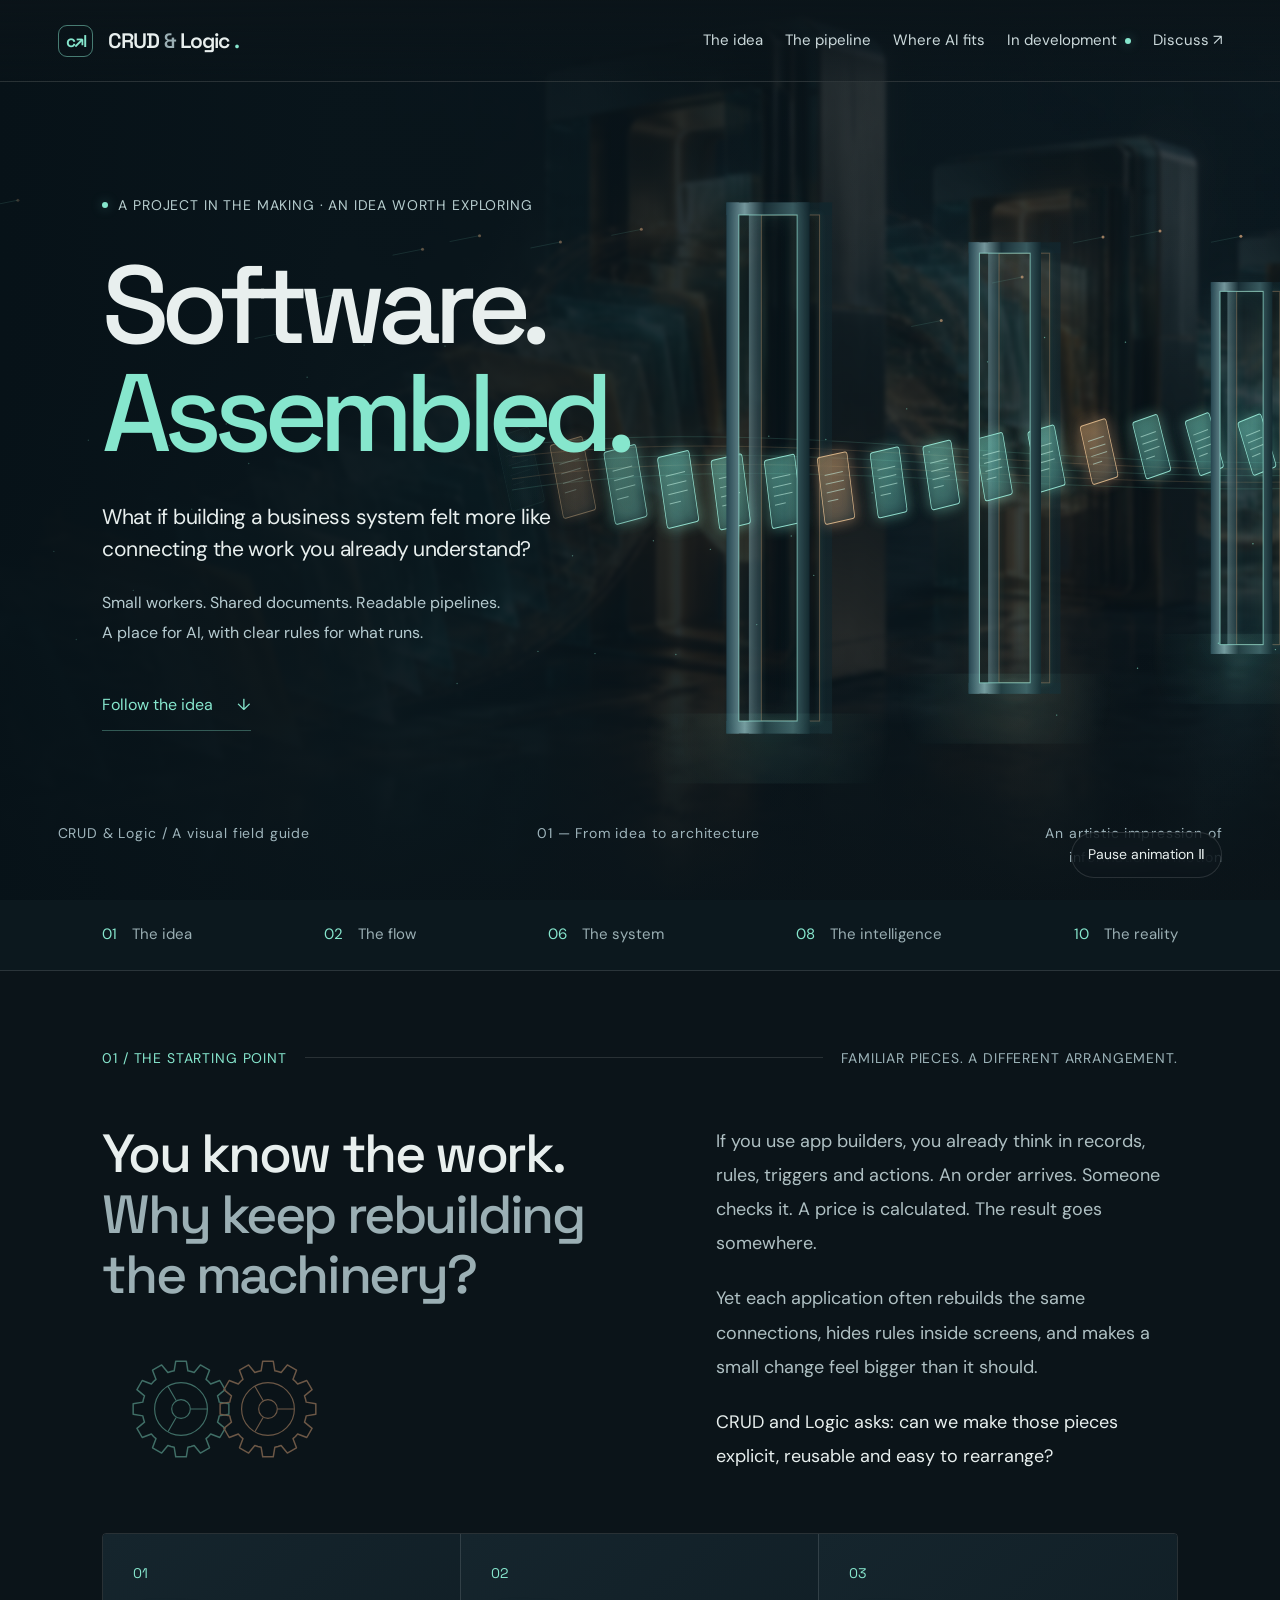
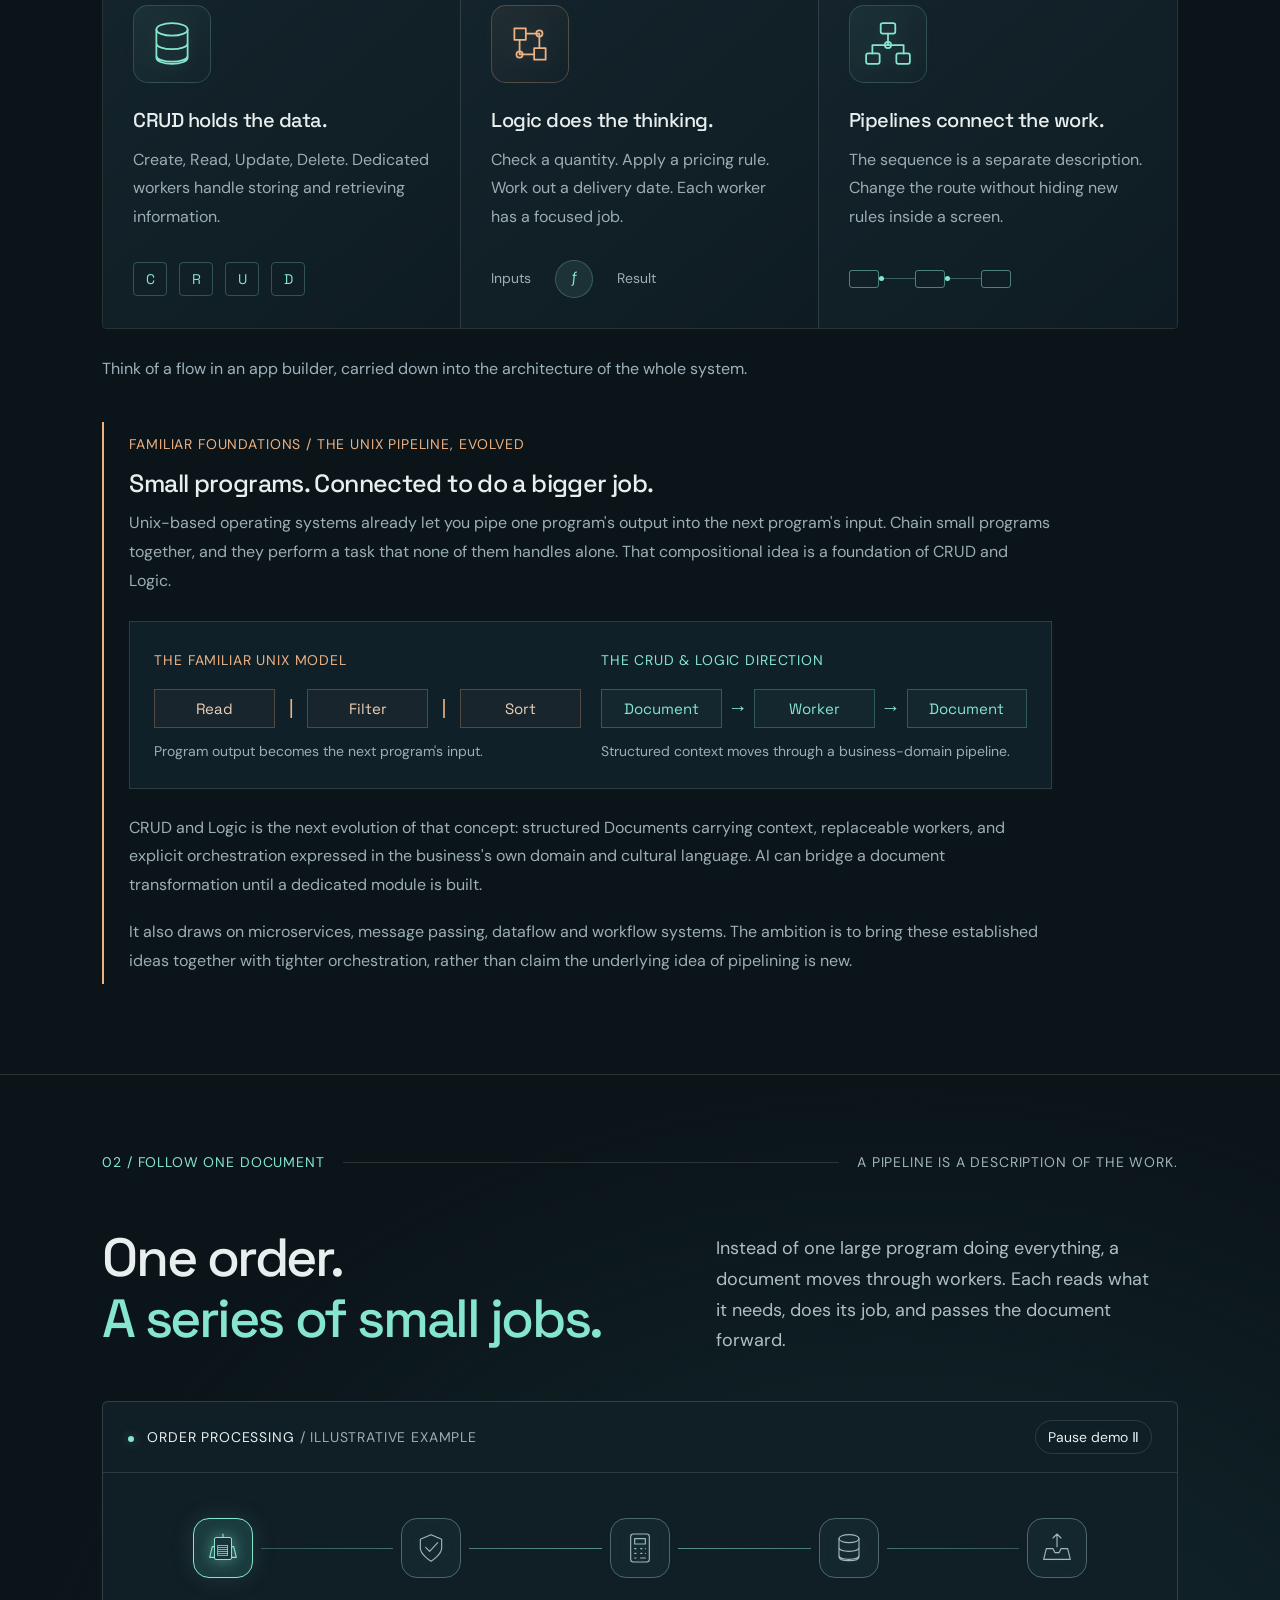
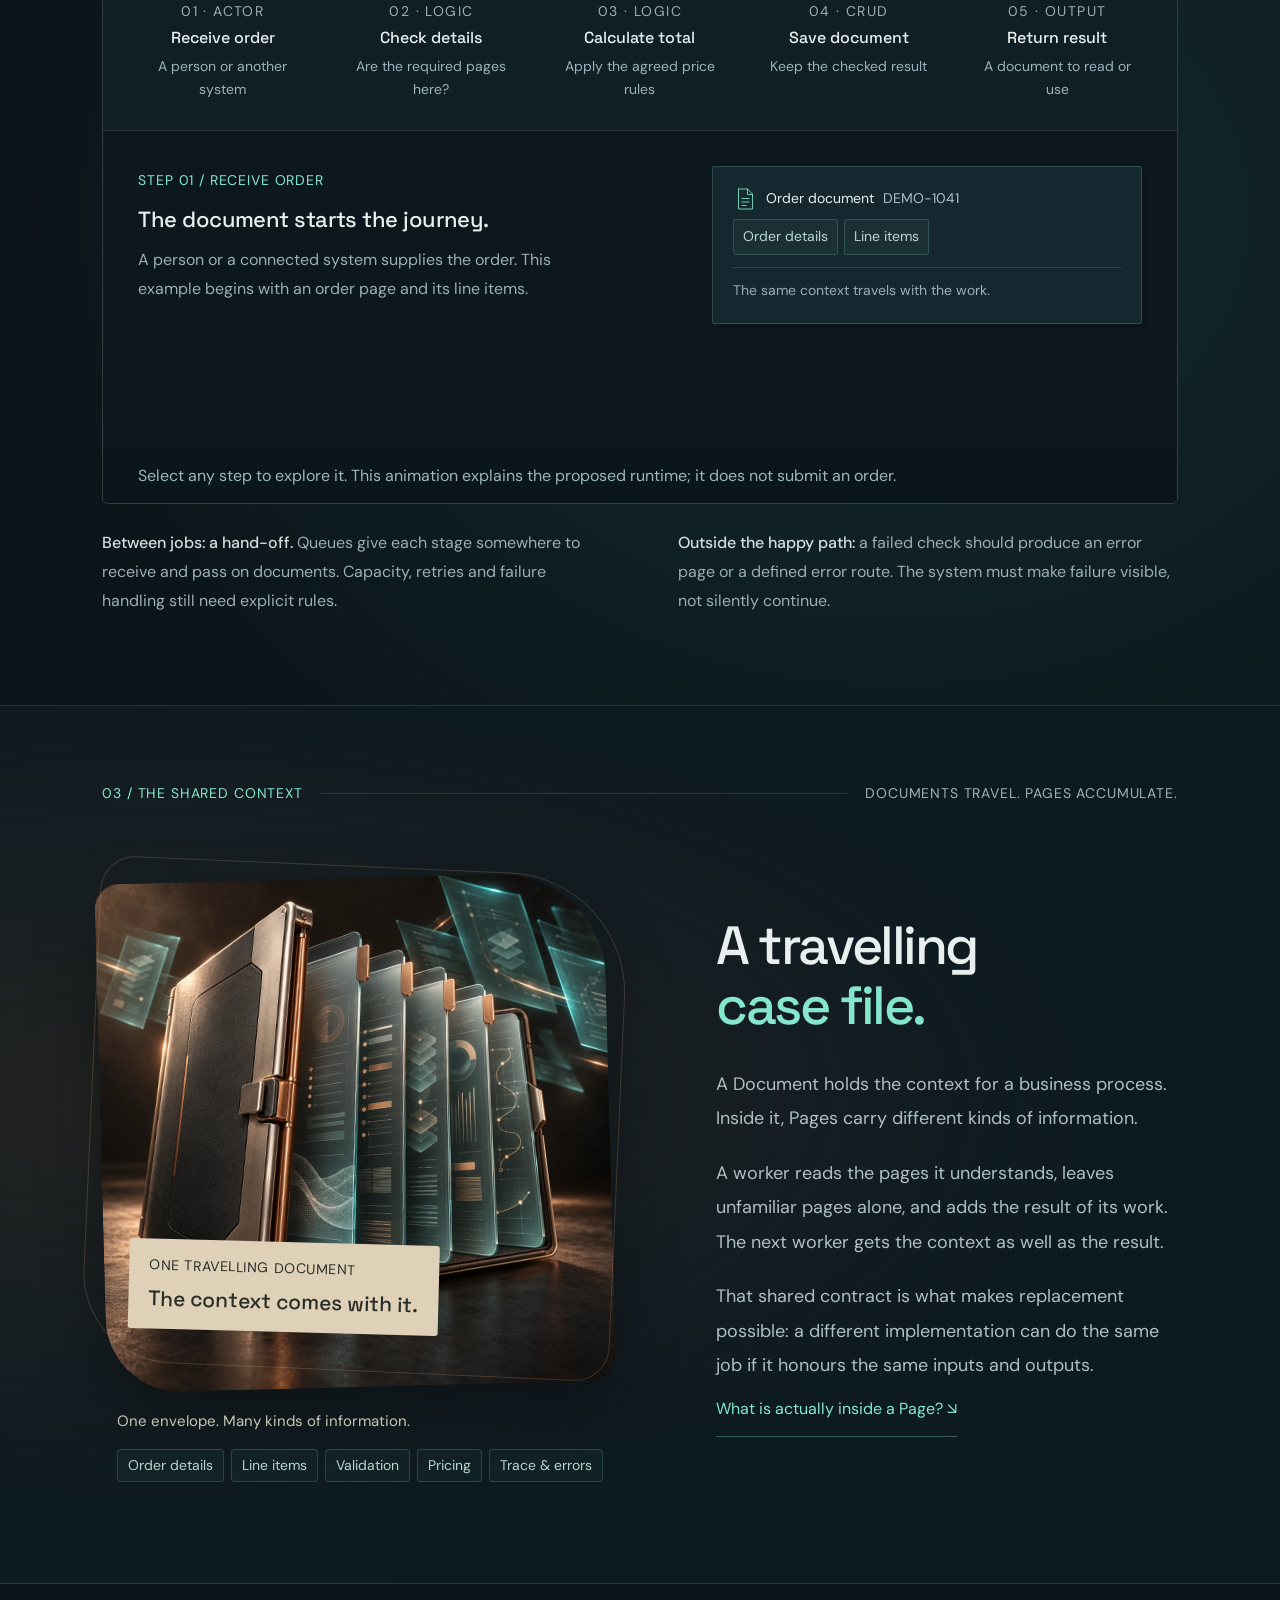
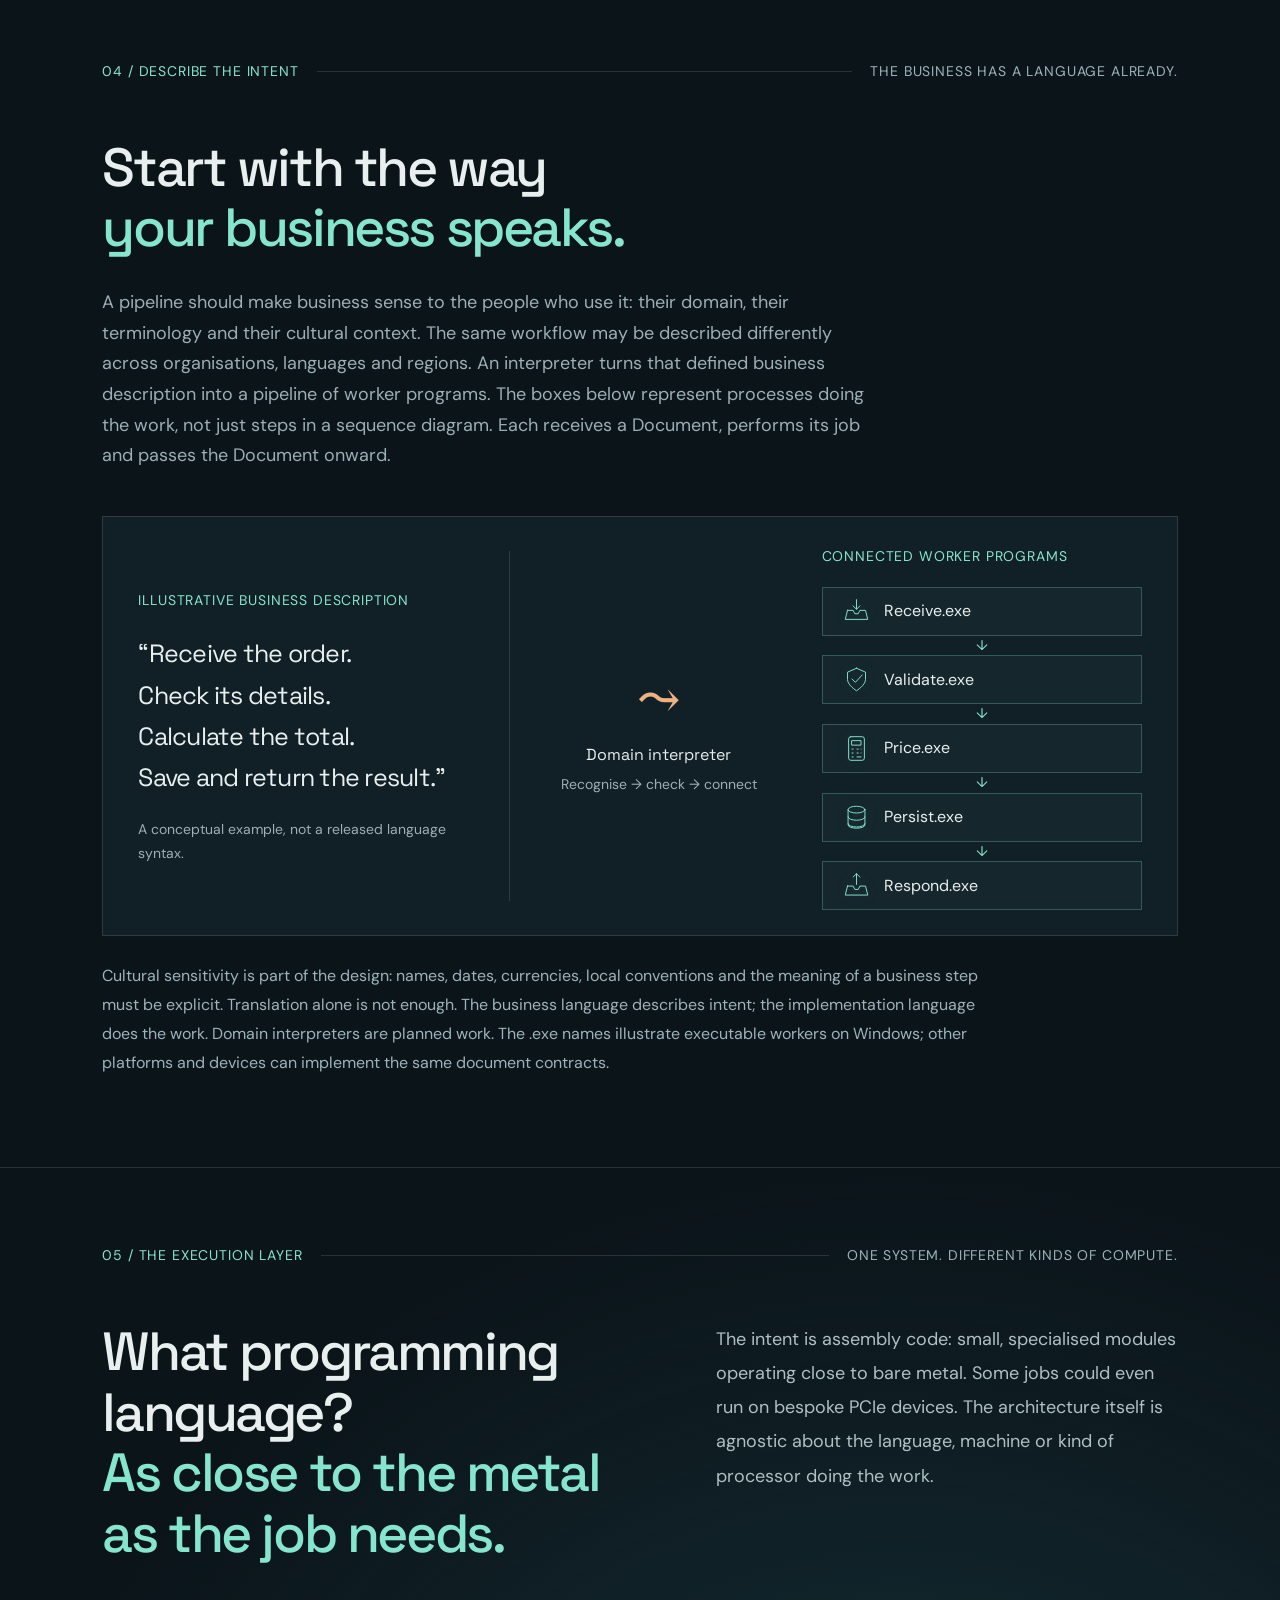
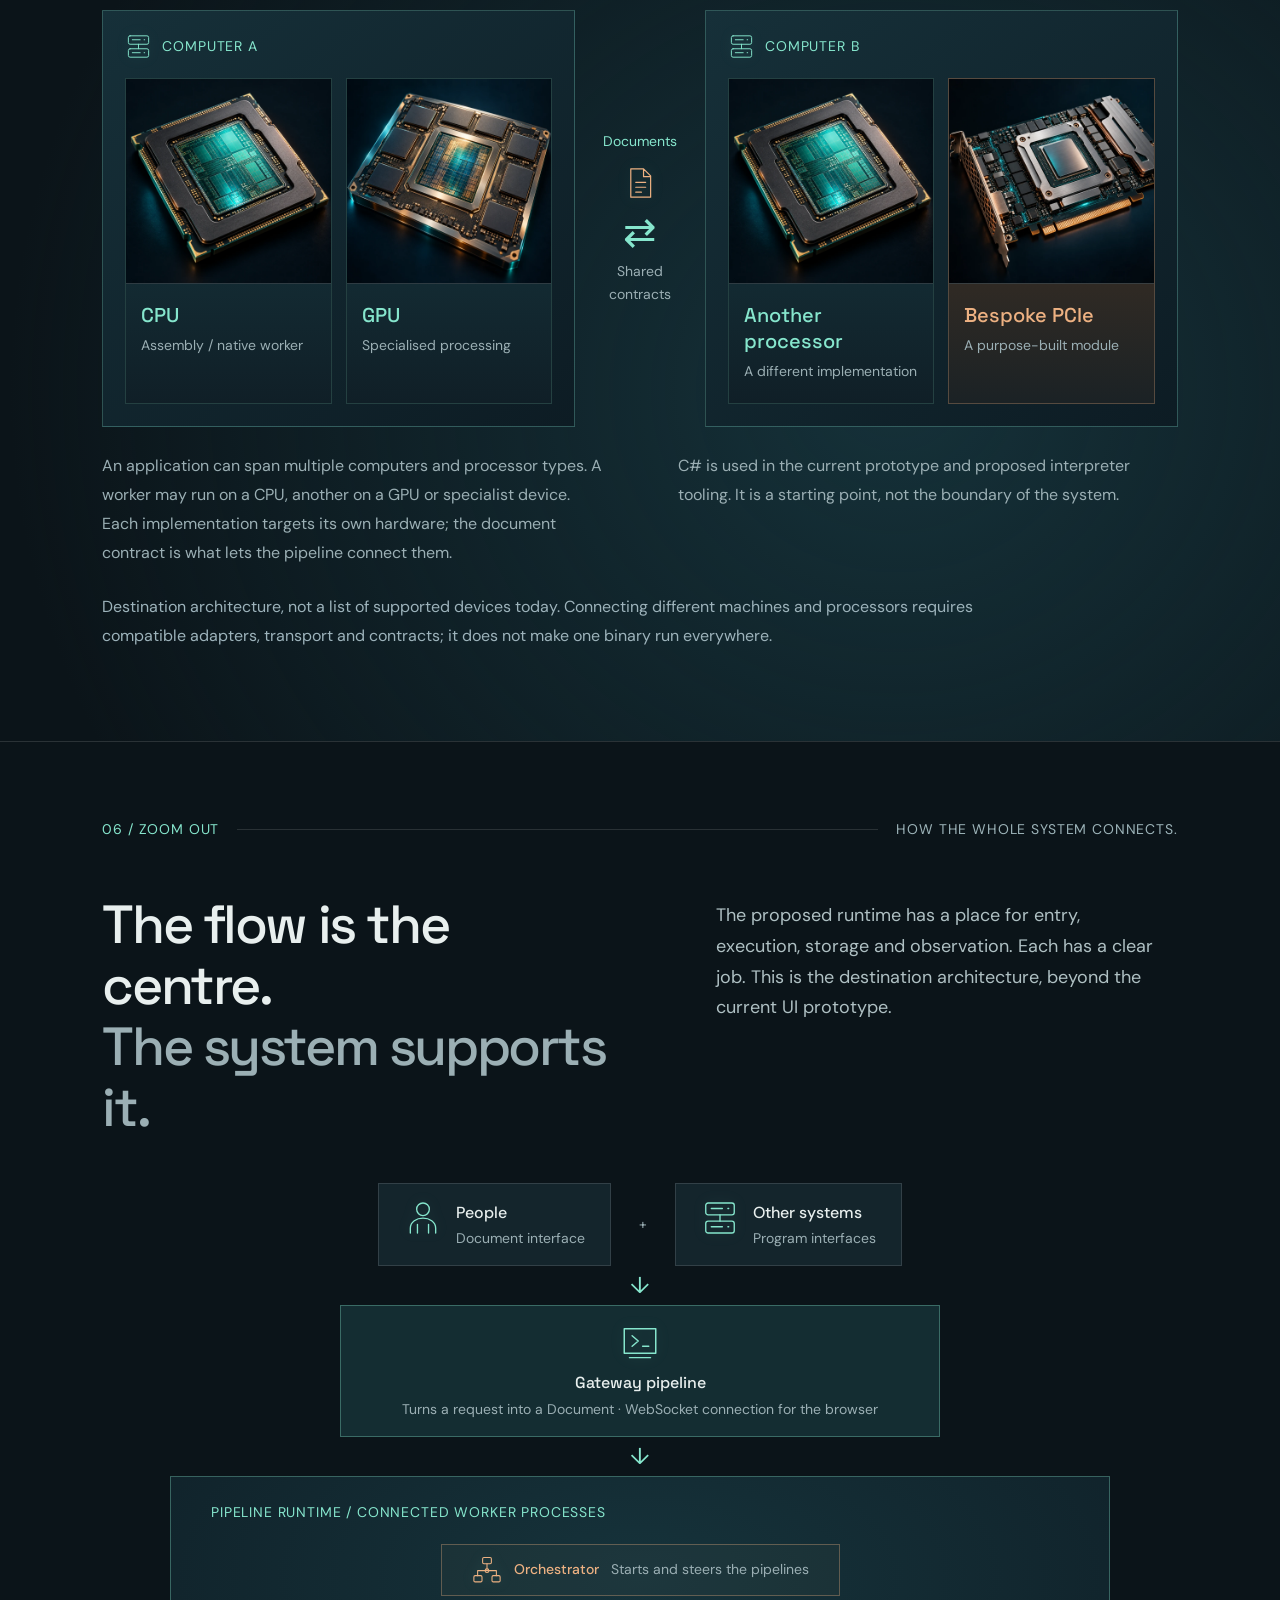
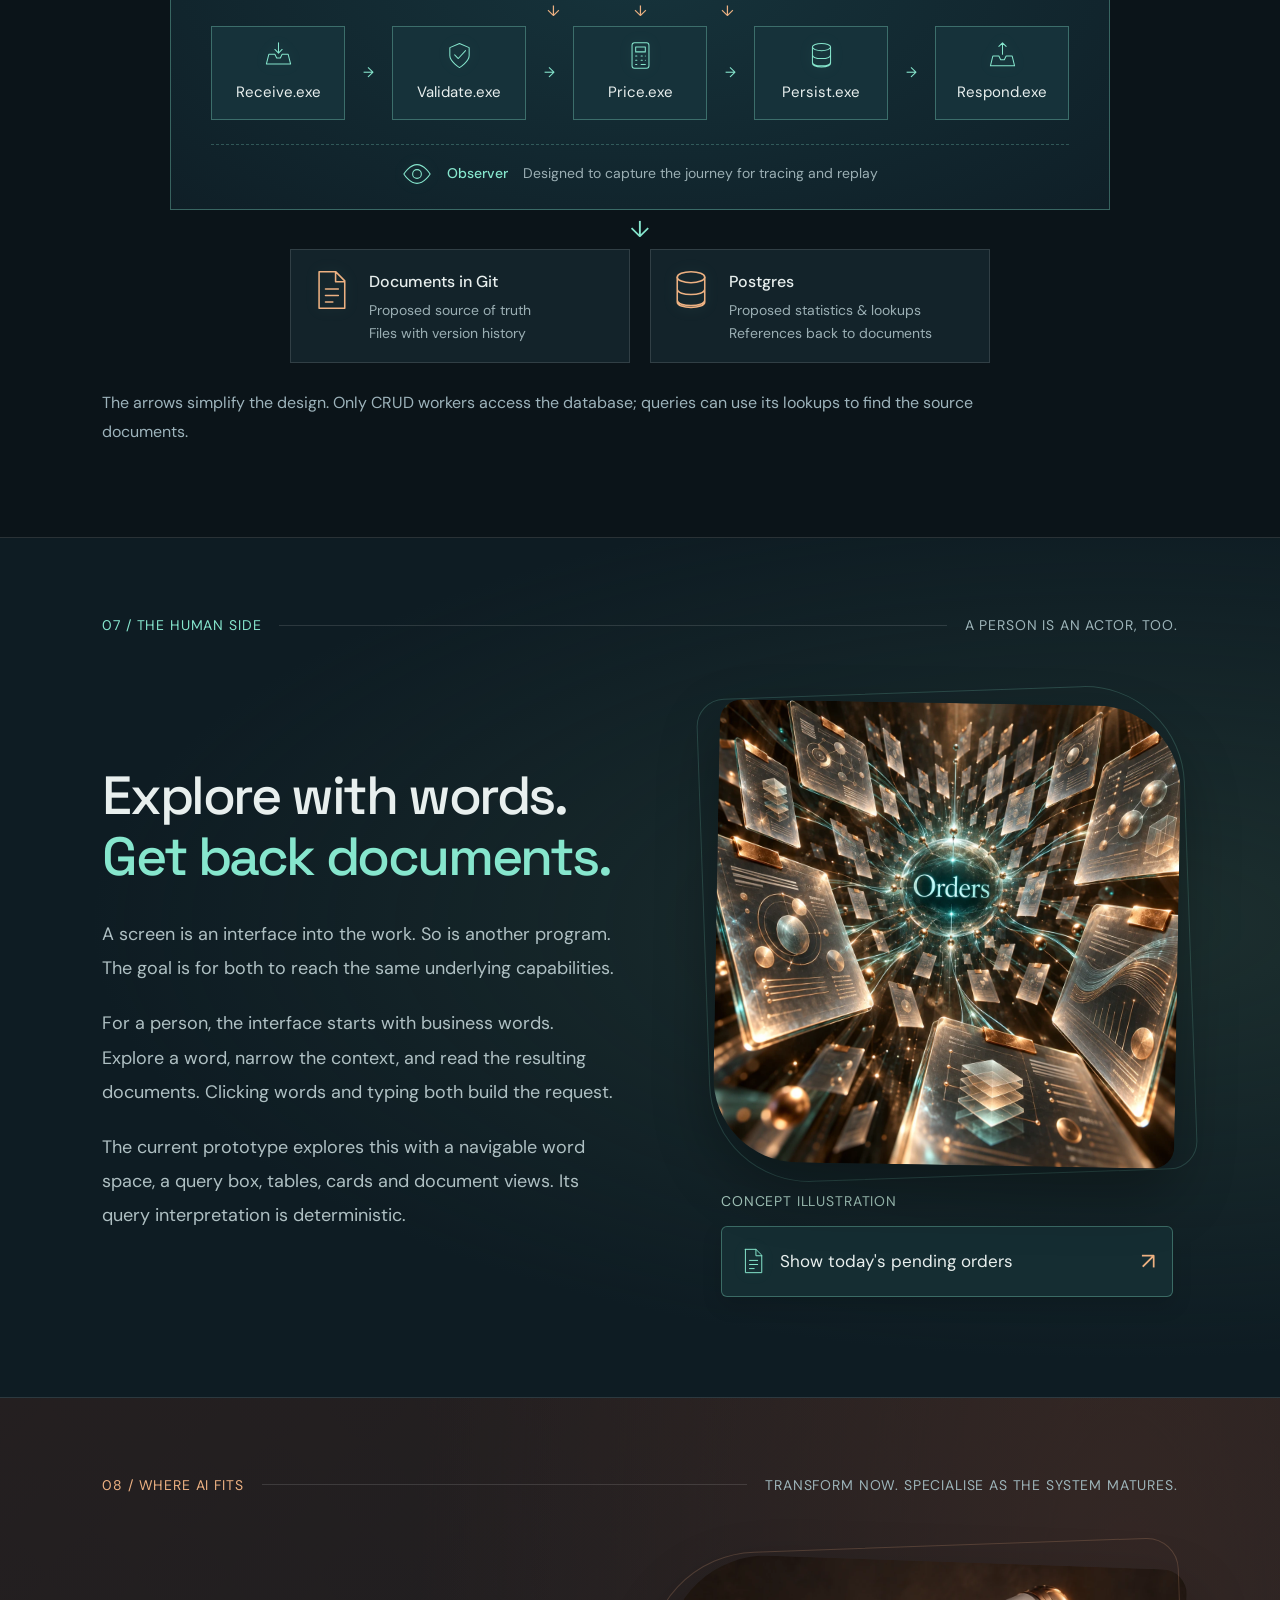
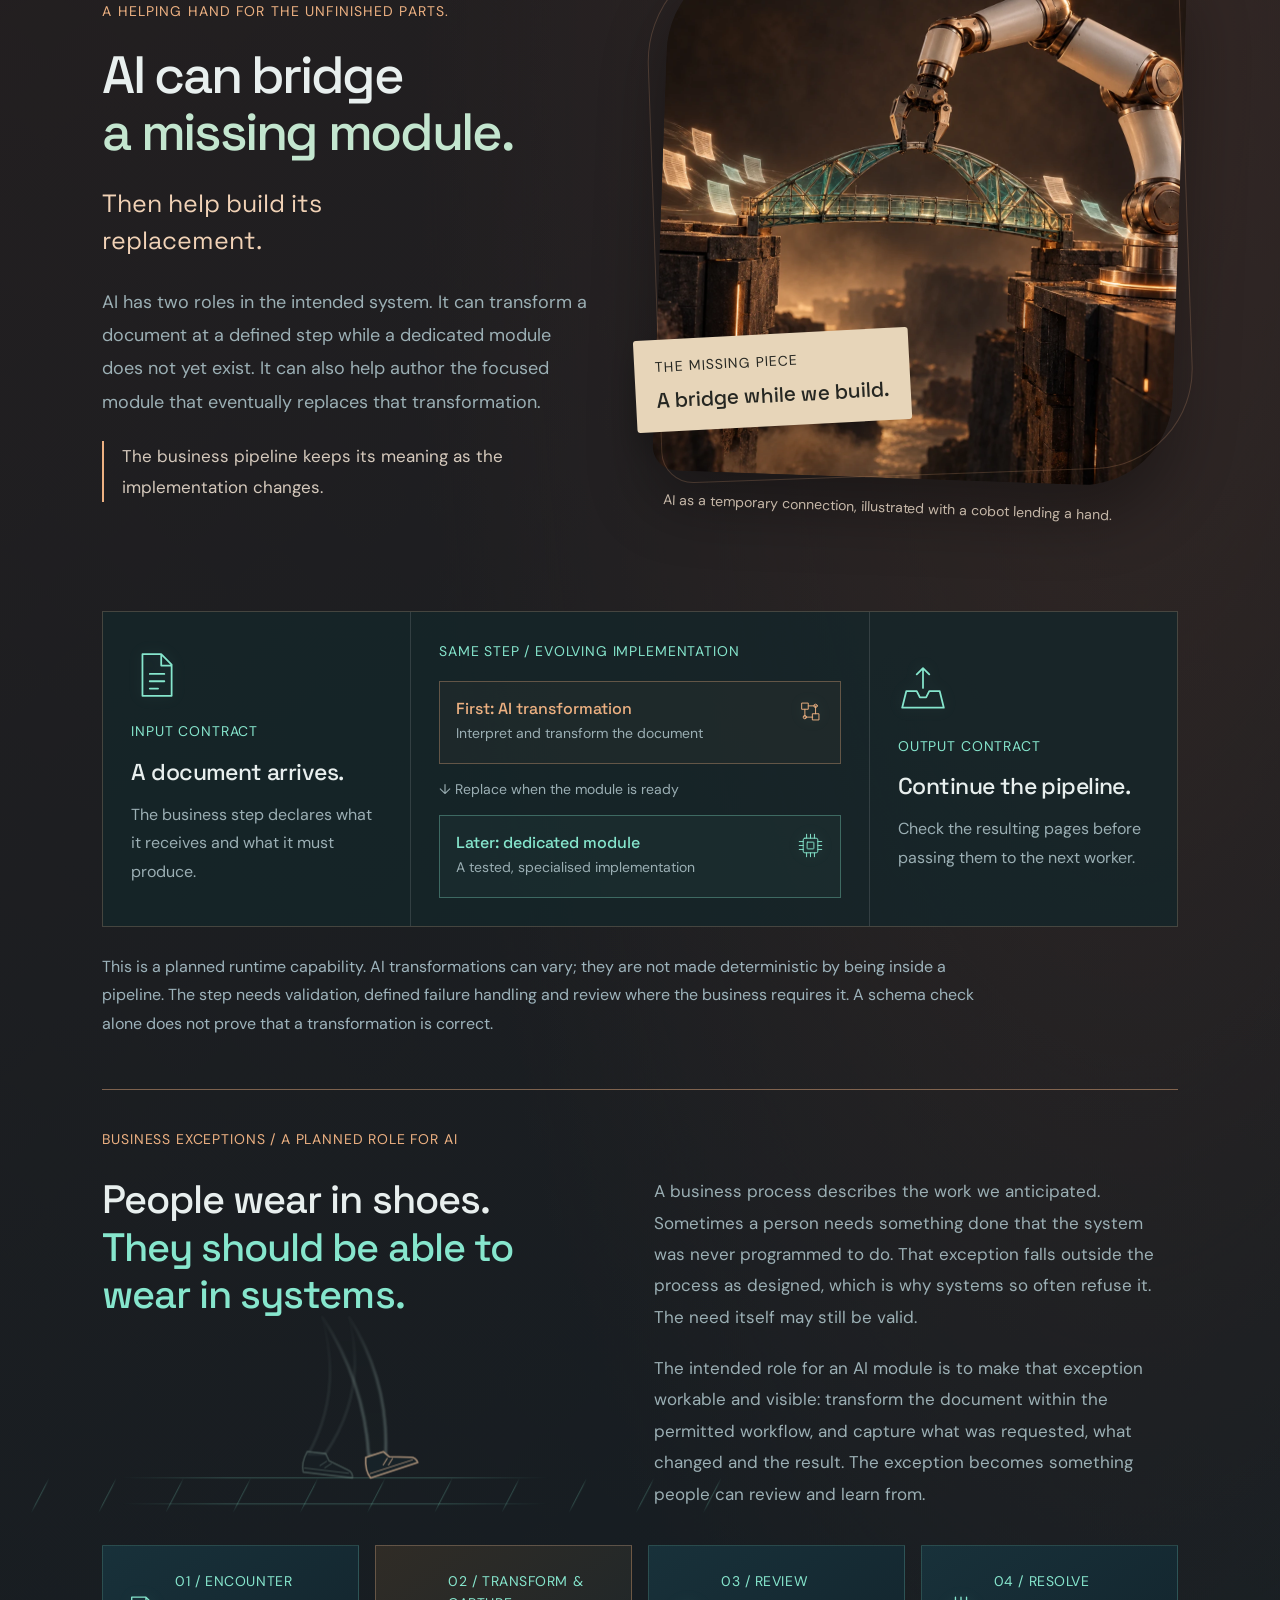
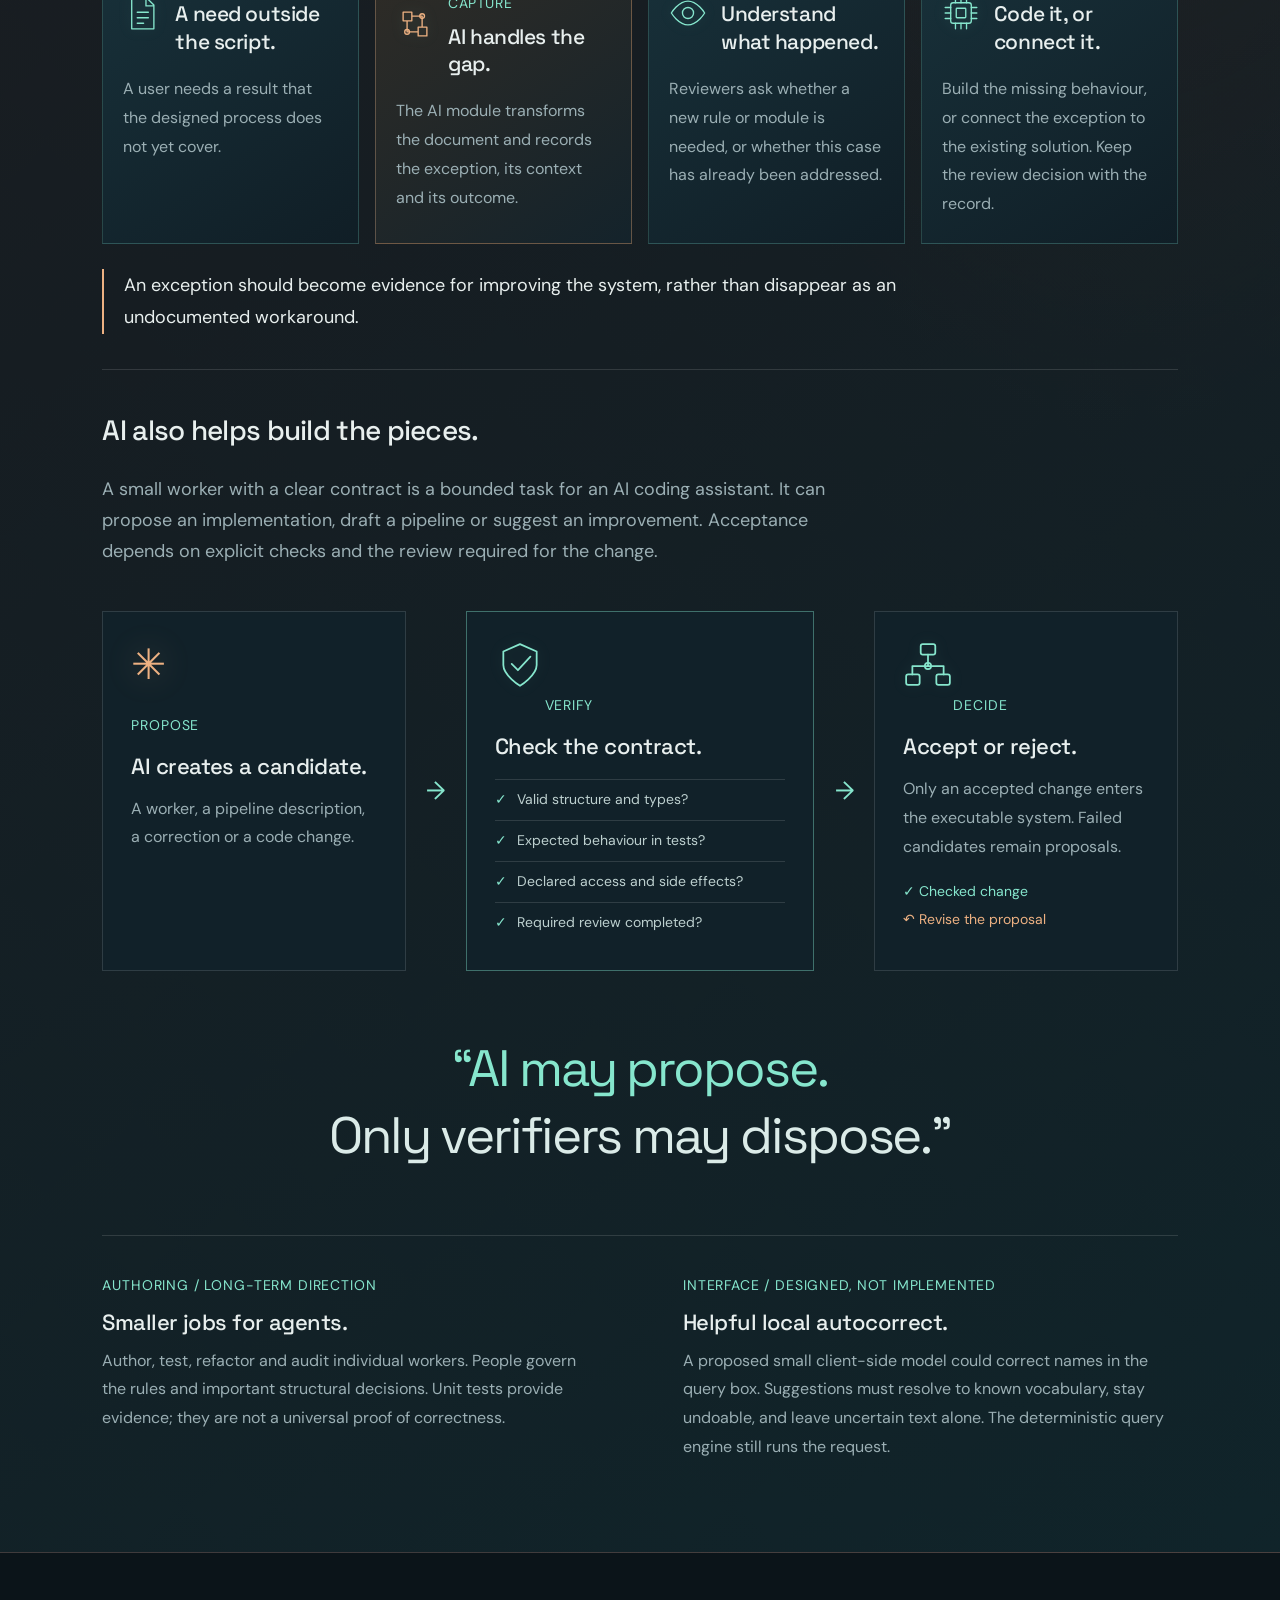
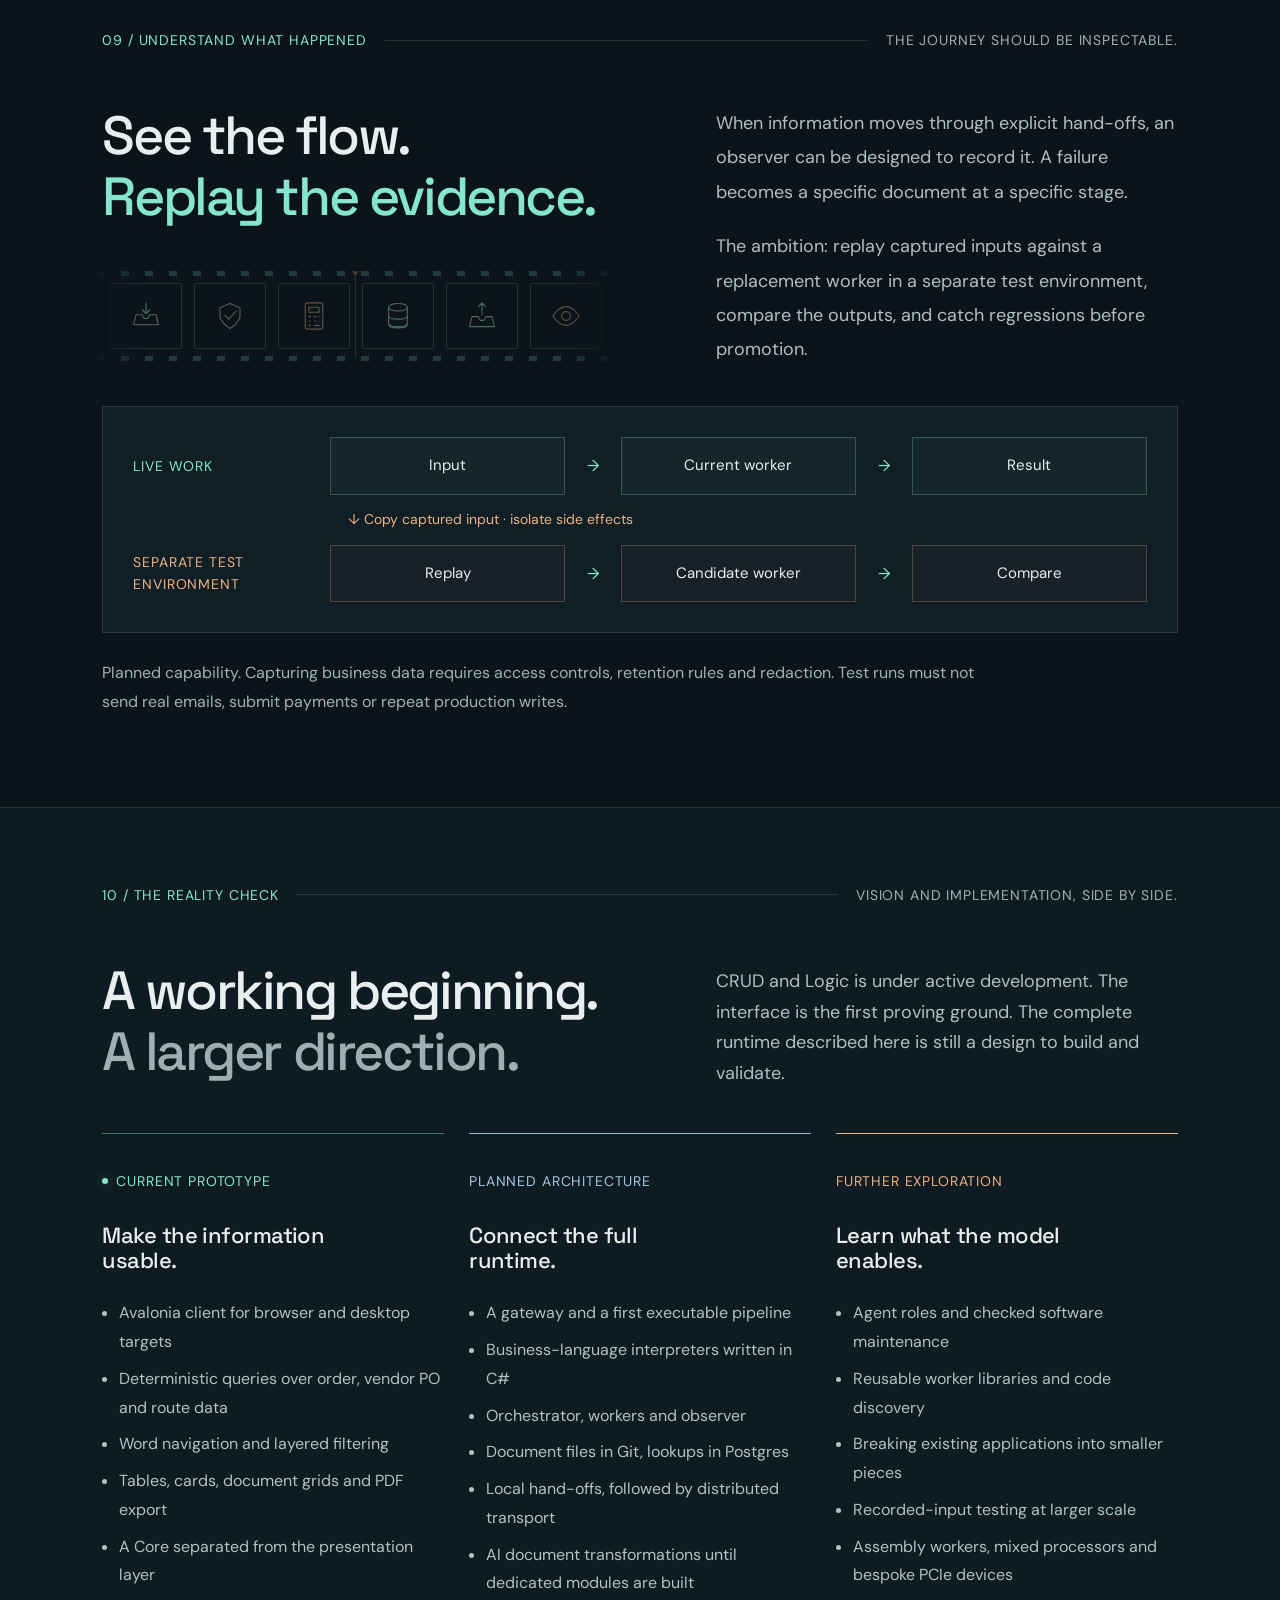
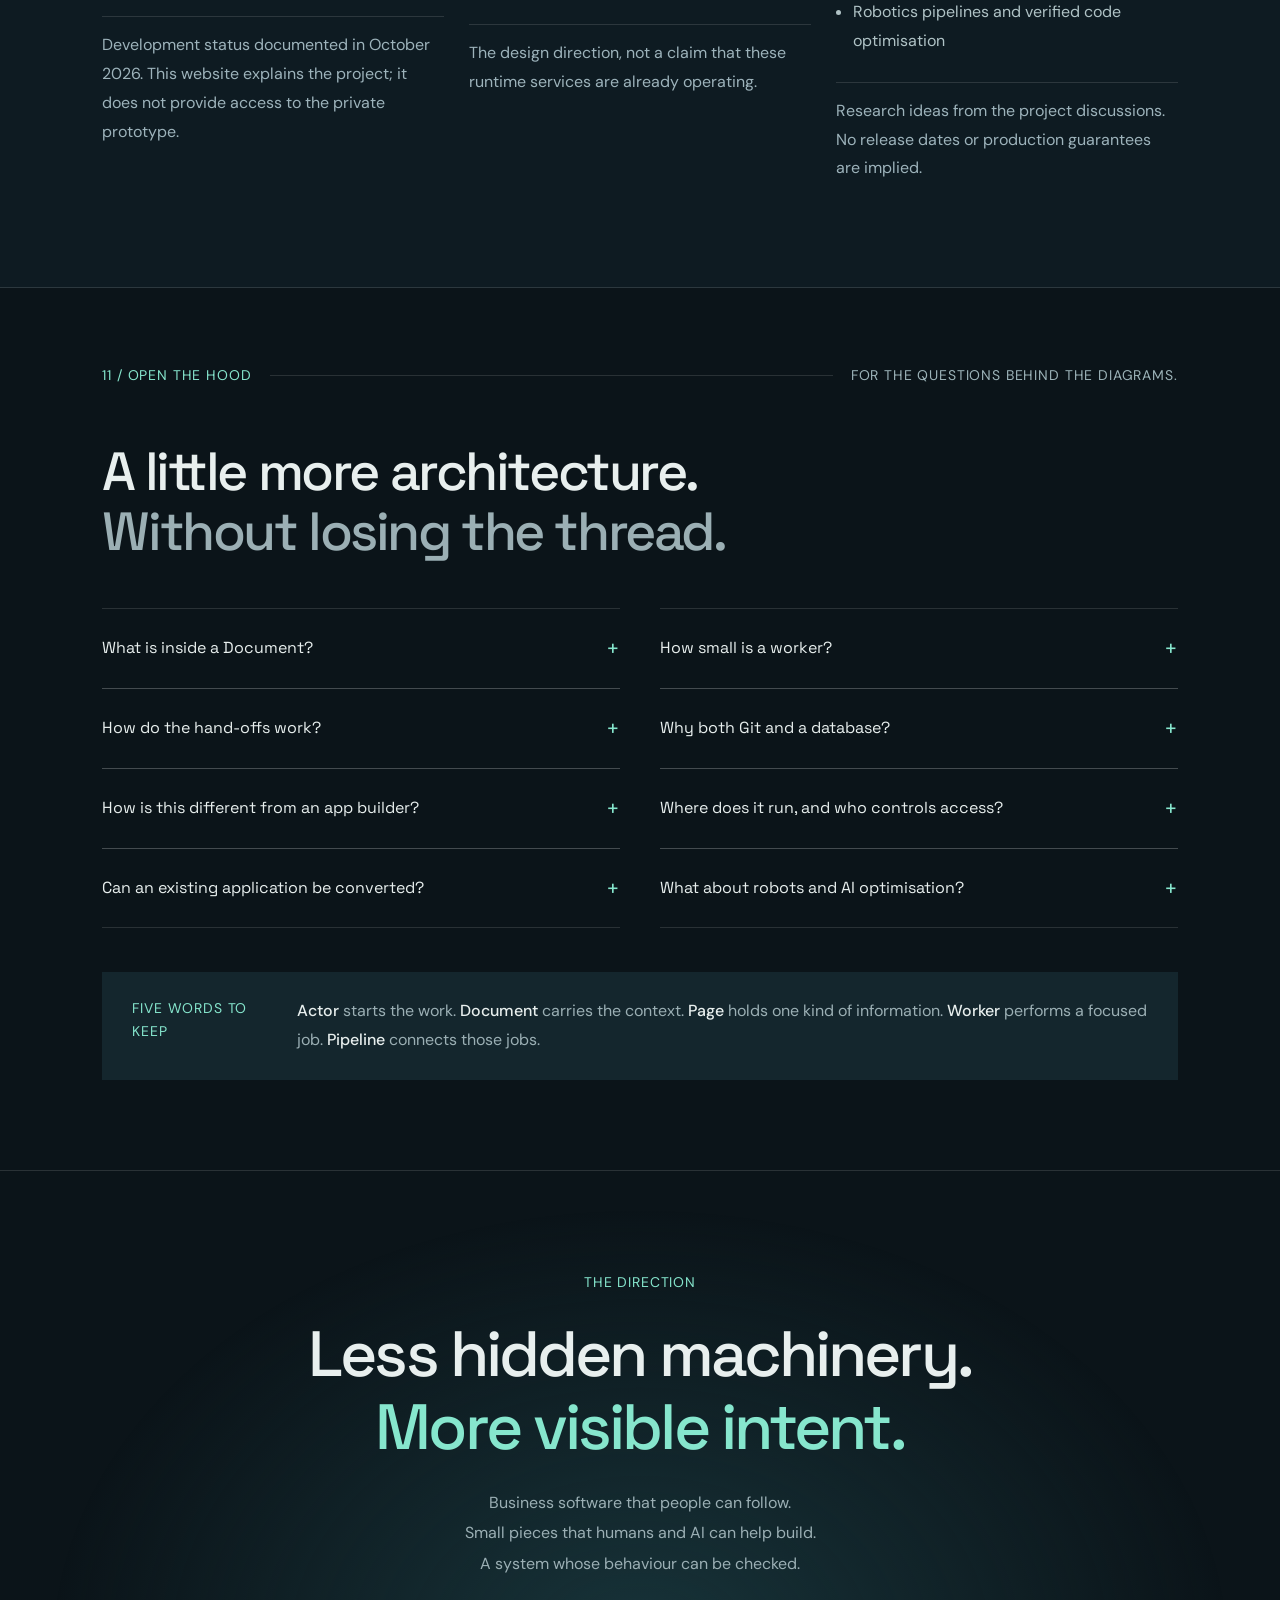
==== commit 7448fde2: "Illustrate Orders as a document space expanding toward the viewer" ====
--- a/index.html
+++ b/index.html
@@ -7,7 +7,7 @@
 <link rel="canonical" href="https://crudandlogic.com/"><meta name="theme-color" content="#0b1419"><meta name="color-scheme" content="dark">
 <meta property="og:type" content="website"><meta property="og:url" content="https://crudandlogic.com/"><meta property="og:title" content="CRUD &amp; Logic — Software, assembled."><meta property="og:description" content="Documents carry the context. Workers do one thing. Pipelines connect the work. A visual introduction for people who build business systems."><meta property="og:image" content="https://crudandlogic.com/assets/img/pipeline-world.webp"><meta property="og:image:alt" content="Glass documents flowing through precision-engineered gates">
 <meta name="twitter:card" content="summary_large_image"><meta name="twitter:title" content="CRUD &amp; Logic — Software, assembled."><meta name="twitter:description" content="An illustrated guide to documents, workers, pipelines and the role of AI."><meta name="twitter:image" content="https://crudandlogic.com/assets/img/pipeline-world.webp">
-<link rel="icon" href="favicon.svg" type="image/svg+xml"><link rel="preconnect" href="https://fonts.googleapis.com"><link rel="preconnect" href="https://fonts.gstatic.com" crossorigin><link href="https://fonts.googleapis.com/css2?family=DM+Sans:wght@400;500;600;700&amp;family=Space+Grotesk:wght@400;500;600;700&amp;display=swap" rel="stylesheet"><link rel="stylesheet" href="assets/css/site.css?v=20261027-21"><script src="assets/js/site.js?v=20261027-21" defer></script>
+<link rel="icon" href="favicon.svg" type="image/svg+xml"><link rel="preconnect" href="https://fonts.googleapis.com"><link rel="preconnect" href="https://fonts.gstatic.com" crossorigin><link href="https://fonts.googleapis.com/css2?family=DM+Sans:wght@400;500;600;700&amp;family=Space+Grotesk:wght@400;500;600;700&amp;display=swap" rel="stylesheet"><link rel="stylesheet" href="assets/css/site.css?v=20261027-22"><script src="assets/js/site.js?v=20261027-22" defer></script>
 </head>
 <body>
 <svg class="icon-sprite" xmlns="http://www.w3.org/2000/svg" aria-hidden="true"><defs><symbol id="icon-database" viewBox="0 0 48 48"><ellipse cx="24" cy="10" rx="15" ry="6"/><path d="M9 10v27c0 8 30 8 30 0V10M9 23c0 8 30 8 30 0M9 35c0 8 30 8 30 0"/></symbol><symbol id="icon-logic" viewBox="0 0 48 48"><path d="M9 9h11v11H9zM28 28h11v11H28zM20 14h13v14M14 20v14h14"/><circle cx="33" cy="14" r="3"/><circle cx="14" cy="34" r="3"/></symbol><symbol id="icon-workflow" viewBox="0 0 48 48"><rect x="17" y="4" width="14" height="10" rx="2"/><rect x="3" y="33" width="13" height="10" rx="2"/><rect x="32" y="33" width="13" height="10" rx="2"/><path d="M24 14v11M9 33v-8h30v8"/><circle cx="24" cy="25" r="3"/></symbol><symbol id="icon-inbox" viewBox="0 0 48 48"><path d="M8 22L4 38h40l-4-16H30l-3 6h-6l-3-6H8zM24 3v17m-6-6l6 6 6-6"/></symbol><symbol id="icon-check" viewBox="0 0 48 48"><path d="M24 4l16 7v13c0 10-16 20-16 20S8 34 8 24V11l16-7zM16 23l6 6 12-13"/></symbol><symbol id="icon-calculator" viewBox="0 0 48 48"><rect x="10" y="3" width="28" height="42" rx="4"/><path d="M16 10h16v8H16zM16 25h2m7 0h2m5 0h0M16 32h2m7 0h2m5 0h0M16 39h2m7 0h7"/></symbol><symbol id="icon-outbox" viewBox="0 0 48 48"><path d="M8 25L4 41h40l-4-16H30l-3 6h-6l-3-6H8zM24 22V3m-6 6l6-6 6 6"/></symbol><symbol id="icon-person" viewBox="0 0 48 48"><circle cx="24" cy="13" r="8"/><path d="M8 43v-6c0-17 32-17 32 0v6M17 32v11m14-11v11"/></symbol><symbol id="icon-server" viewBox="0 0 48 48"><rect x="6" y="5" width="36" height="15" rx="3"/><rect x="6" y="28" width="36" height="15" rx="3"/><path d="M13 12h14M13 35h14M34 12h1M34 35h1M24 20v8"/></symbol><symbol id="icon-document" viewBox="0 0 48 48"><path d="M11 4h18l10 10v30H11V4zM29 4v11h10M18 23h14M18 30h14M18 37h8"/></symbol><symbol id="icon-eye" viewBox="0 0 48 48"><path d="M3 24S12 9 24 9s21 15 21 15-9 15-21 15S3 24 3 24z"/><circle cx="24" cy="24" r="7"/></symbol><symbol id="icon-gateway" viewBox="0 0 48 48"><path d="M6 10h36v28H6zM15 18l7 6-7 6M27 30h7M12 43h24"/></symbol><symbol id="icon-chip" viewBox="0 0 48 48"><rect x="11" y="11" width="26" height="26" rx="3"/><rect x="18" y="18" width="12" height="12" rx="1"/><path d="M17 4v7m7-7v7m7-7v7M17 37v7m7-7v7m7-7v7M4 17h7m-7 7h7m-7 7h7M37 17h7m-7 7h7m-7 7h7"/></symbol><filter id="film-rewind-soft" x="-15%" y="-30%" width="130%" height="160%" color-interpolation-filters="sRGB"><feGaussianBlur stdDeviation="1.4 .15"/></filter><filter id="film-rewind-fast" x="-15%" y="-30%" width="130%" height="160%" color-interpolation-filters="sRGB"><feGaussianBlur stdDeviation="3.4 .3"/></filter></defs></svg>
@@ -29,7 +29,7 @@
 
 <section class="panel" id="architecture"><div class="section-label"><span>06 / ZOOM OUT</span><i></i><span>How the whole system connects.</span></div><div class="split"><h2>The flow is the centre.<br><span class="muted">The system supports it.</span></h2><p class="section-intro">The proposed runtime has a place for entry, execution, storage and observation. Each has a clear job. This is the destination architecture, beyond the current UI prototype.</p></div><div class="system-map"><div class="map-top"><div class="map-actor"><svg class="concept-icon" viewBox="0 0 48 48" aria-hidden="true"><use href="#icon-person"></use></svg><b>People</b><small>Document interface</small></div><span class="map-plus">+</span><div class="map-actor"><svg class="concept-icon" viewBox="0 0 48 48" aria-hidden="true"><use href="#icon-server"></use></svg><b>Other systems</b><small>Program interfaces</small></div></div><div class="map-arrow" aria-hidden="true">↓</div><div class="map-gateway"><svg class="concept-icon" viewBox="0 0 48 48" aria-hidden="true"><use href="#icon-gateway"></use></svg><b>Gateway pipeline</b><span>Turns a request into a Document · WebSocket connection for the browser</span></div><div class="map-arrow" aria-hidden="true">↓</div><div class="runtime-box"><span class="runtime-label">PIPELINE RUNTIME / CONNECTED WORKER PROCESSES</span><div class="map-control"><div><svg class="concept-icon" viewBox="0 0 48 48" aria-hidden="true"><use href="#icon-workflow"></use></svg><b>Orchestrator</b><span>Starts and steers the pipelines</span></div><span aria-hidden="true">↓ ↓ ↓</span></div><div class="runtime-flow"><span><svg class="concept-icon" viewBox="0 0 48 48" aria-hidden="true"><use href="#icon-inbox"></use></svg>Receive.exe</span><i aria-hidden="true">→</i><span><svg class="concept-icon" viewBox="0 0 48 48" aria-hidden="true"><use href="#icon-check"></use></svg>Validate.exe</span><i aria-hidden="true">→</i><span><svg class="concept-icon" viewBox="0 0 48 48" aria-hidden="true"><use href="#icon-calculator"></use></svg>Price.exe</span><i aria-hidden="true">→</i><span><svg class="concept-icon" viewBox="0 0 48 48" aria-hidden="true"><use href="#icon-database"></use></svg>Persist.exe</span><i aria-hidden="true">→</i><span><svg class="concept-icon" viewBox="0 0 48 48" aria-hidden="true"><use href="#icon-outbox"></use></svg>Respond.exe</span></div><div class="map-observer"><svg class="concept-icon" viewBox="0 0 48 48" aria-hidden="true"><use href="#icon-eye"></use></svg><b>Observer</b><span>Designed to capture the journey for tracing and replay</span></div></div><div class="map-arrow" aria-hidden="true">↓</div><div class="map-storage"><div><svg class="concept-icon" viewBox="0 0 48 48" aria-hidden="true"><use href="#icon-document"></use></svg><b>Documents in Git</b><small>Proposed source of truth<br>Files with version history</small></div><div><svg class="concept-icon" viewBox="0 0 48 48" aria-hidden="true"><use href="#icon-database"></use></svg><b>Postgres</b><small>Proposed statistics &amp; lookups<br>References back to documents</small></div></div></div><p class="margin-note">The arrows simplify the design. Only CRUD workers access the database; queries can use its lookups to find the source documents.</p></section>
 
-<section class="panel interface-panel" id="interface"><div class="section-label"><span>07 / THE HUMAN SIDE</span><i></i><span>A person is an actor, too.</span></div><div class="split align-center"><div class="body-copy"><h2>Explore with words.<br><span class="mint">Get back documents.</span></h2><p>A screen is an interface into the work. So is another program. The goal is for both to reach the same underlying capabilities.</p><p>For a person, the interface starts with business words. Explore a word, narrow the context, and read the resulting documents. Clicking words and typing both build the request.</p><p>The current prototype explores this with a navigable word space, a query box, tables, cards and document views. Its query interpretation is deterministic.</p></div><div class="interface-demo"><div class="window-dots" aria-hidden="true">● ● ● <span>ILLUSTRATION / NOT A LIVE APP</span></div><div class="word-space"><span class="word w1">Today</span><span class="word w2">Orders</span><span class="word w3">Pending</span><span class="word w4">Customers</span><span class="word w5">Documents</span><span class="word w6">Routes</span><svg viewBox="0 0 500 260" preserveAspectRatio="none" aria-hidden="true"><path d="M250 130L100 60M250 130L380 70M250 130L400 190M250 130L100 200M250 130L270 230"/></svg></div><div class="query-illustration"><span>Show today's pending orders</span><b aria-hidden="true">↵</b></div><p class="query-result"><i class="status-dot"></i> Request → matching documents</p></div></div></section>
+<section class="panel interface-panel" id="interface"><div class="section-label"><span>07 / THE HUMAN SIDE</span><i></i><span>A person is an actor, too.</span></div><div class="split align-center"><div class="body-copy"><h2>Explore with words.<br><span class="mint">Get back documents.</span></h2><p>A screen is an interface into the work. So is another program. The goal is for both to reach the same underlying capabilities.</p><p>For a person, the interface starts with business words. Explore a word, narrow the context, and read the resulting documents. Clicking words and typing both build the request.</p><p>The current prototype explores this with a navigable word space, a query box, tables, cards and document views. Its query interpretation is deterministic.</p></div><figure class="orders-figure"><div class="orders-art"><img src="assets/img/orders-document-space.webp" alt="Orders stays at the centre of an information space as translucent documents fan outward toward the viewer" width="1200" height="1200" loading="lazy" decoding="async"></div><figcaption><span class="tiny-label">CONCEPT ILLUSTRATION</span><div class="orders-query"><svg class="concept-icon" viewBox="0 0 48 48" aria-hidden="true"><use href="#icon-document"></use></svg><span>Show today's pending orders</span><b aria-hidden="true">↗</b></div></figcaption></figure></div></section>
 
 <section class="panel ai-panel" id="ai"><div class="section-label"><span>08 / WHERE AI FITS</span><i></i><span>Transform now. Specialise as the system matures.</span></div><div class="ai-illustrated-intro"><div class="ai-story-copy"><p class="ai-story-kicker">A HELPING HAND FOR THE UNFINISHED PARTS.</p><h2>AI can bridge<br><span class="mint">a missing module.</span></h2><p class="ai-intro-deck">Then help build its replacement.</p><p class="wide-intro">AI has two roles in the intended system. It can transform a document at a defined step while a dedicated module does not yet exist. It can also help author the focused module that eventually replaces that transformation.</p><p class="ai-story-foot">The business pipeline keeps its meaning as the implementation changes.</p></div><figure class="cobot-figure"><img src="assets/img/cobot-bridge.webp" alt="An articulated collaborative robot holds a miniature teal bridge in its gripper, connecting two separated platforms as document sheets travel across" width="1200" height="1200" loading="lazy" decoding="async"><div class="bridge-callout"><span>THE MISSING PIECE</span><b>A bridge while we build.</b></div><figcaption>AI as a temporary connection, illustrated with a cobot lending a hand.</figcaption></figure></div><div class="transformation-bridge"><div><svg class="concept-icon" viewBox="0 0 48 48" aria-hidden="true"><use href="#icon-document"></use></svg><span class="tiny-label">INPUT CONTRACT</span><h3>A document arrives.</h3><p>The business step declares what it receives and what it must produce.</p></div><div class="bridge-worker"><span class="tiny-label">SAME STEP / EVOLVING IMPLEMENTATION</span><div class="bridge-option"><svg class="concept-icon" viewBox="0 0 48 48" aria-hidden="true"><use href="#icon-logic"></use></svg><b>First: AI transformation</b><span>Interpret and transform the document</span></div><span class="bridge-replace">↓ Replace when the module is ready</span><div class="bridge-option native"><svg class="concept-icon" viewBox="0 0 48 48" aria-hidden="true"><use href="#icon-chip"></use></svg><b>Later: dedicated module</b><span>A tested, specialised implementation</span></div></div><div><svg class="concept-icon" viewBox="0 0 48 48" aria-hidden="true"><use href="#icon-outbox"></use></svg><span class="tiny-label">OUTPUT CONTRACT</span><h3>Continue the pipeline.</h3><p>Check the resulting pages before passing them to the next worker.</p></div></div><p class="margin-note">This is a planned runtime capability. AI transformations can vary; they are not made deterministic by being inside a pipeline. The step needs validation, defined failure handling and review where the business requires it. A schema check alone does not prove that a transformation is correct.</p><section class="exception-panel" id="exceptions" aria-labelledby="exceptions-title"><span class="tiny-label">BUSINESS EXCEPTIONS / A PLANNED ROLE FOR AI</span><div class="exception-copy"><div class="exception-heading-art"><h3 id="exceptions-title">People wear in shoes.<br><span class="mint">They should be able to wear in systems.</span></h3><div class="walking-scene" aria-hidden="true"><svg viewBox="0 0 520 250" focusable="false"><defs><linearGradient id="walk-fade" x1="0" y1="0" x2="0" y2="1"><stop offset="0" stop-color="white" stop-opacity="0"/><stop offset=".35" stop-color="white" stop-opacity=".6"/><stop offset="1" stop-color="white"/></linearGradient><mask id="walk-trouser-mask"><rect width="520" height="250" fill="url(#walk-fade)"/></mask><linearGradient id="pavement-fade"><stop stop-color="#86e6cd" stop-opacity="0"/><stop offset=".25" stop-color="#86e6cd" stop-opacity=".5"/><stop offset=".75" stop-color="#86e6cd" stop-opacity=".5"/><stop offset="1" stop-color="#86e6cd" stop-opacity="0"/></linearGradient></defs><g class="walking-pavement"><path d="M0 207H520 M0 238H520"/><g class="pavement-scroll"><path d="M-80 207 l-22 42"/><path d="M0 207 l-22 42"/><path d="M80 207 l-22 42"/><path d="M160 207 l-22 42"/><path d="M240 207 l-22 42"/><path d="M320 207 l-22 42"/><path d="M400 207 l-22 42"/><path d="M480 207 l-22 42"/><path d="M560 207 l-22 42"/><path d="M640 207 l-22 42"/><path d="M720 207 l-22 42"/></g></g><path class="walking-trouser walk-back-leg" d="M 244.00 14.00 Q 269.94 103.59 228.00 178.88 L 248.00 178.88 Q 299.94 103.59 276.00 14.00"/><g class="walking-shoe walk-back-shoe" style="transform:translate(238.00px,183.88px) rotate(6.68deg)"><path d="M-12-7 H10 L15 1 38 9 Q45 11 45 18 H-14 Q-18 8-12-7Z"/><path d="M-13 13 H40 M12 2 5 8 M18 4 11 10"/></g><path class="walking-trouser walk-front-leg" d="M 244.00 14.00 Q 294.78 92.56 300.00 180.55 L 320.00 180.55 Q 324.78 92.56 276.00 14.00"/><g class="walking-shoe walk-front-shoe" style="transform:translate(310.00px,185.55px) rotate(-18.00deg)"><path d="M-12-7 H10 L15 1 38 9 Q45 11 45 18 H-14 Q-18 8-12-7Z"/><path d="M-13 13 H40 M12 2 5 8 M18 4 11 10"/></g></svg></div></div><div><p>A business process describes the work we anticipated. Sometimes a person needs something done that the system was never programmed to do. That exception falls outside the process as designed, which is why systems so often refuse it. The need itself may still be valid.</p><p>The intended role for an AI module is to make that exception workable and visible: transform the document within the permitted workflow, and capture what was requested, what changed and the result. The exception becomes something people can review and learn from.</p></div></div><div class="exception-flow"><article><div class="exception-heading"><svg class="concept-icon" viewBox="0 0 48 48" aria-hidden="true"><use href="#icon-document"></use></svg><div><span class="tiny-label">01 / ENCOUNTER</span><h4>A need outside the script.</h4></div></div><p>A user needs a result that the designed process does not yet cover.</p></article><article><div class="exception-heading"><svg class="concept-icon" viewBox="0 0 48 48" aria-hidden="true"><use href="#icon-logic"></use></svg><div><span class="tiny-label">02 / TRANSFORM &amp; CAPTURE</span><h4>AI handles the gap.</h4></div></div><p>The AI module transforms the document and records the exception, its context and its outcome.</p></article><article><div class="exception-heading"><svg class="concept-icon" viewBox="0 0 48 48" aria-hidden="true"><use href="#icon-eye"></use></svg><div><span class="tiny-label">03 / REVIEW</span><h4>Understand what happened.</h4></div></div><p>Reviewers ask whether a new rule or module is needed, or whether this case has already been addressed.</p></article><article><div class="exception-heading"><svg class="concept-icon" viewBox="0 0 48 48" aria-hidden="true"><use href="#icon-chip"></use></svg><div><span class="tiny-label">04 / RESOLVE</span><h4>Code it, or connect it.</h4></div></div><p>Build the missing behaviour, or connect the exception to the existing solution. Keep the review decision with the record.</p></article></div><p class="exception-takeaway">An exception should become evidence for improving the system, rather than disappear as an undocumented workaround.</p></section><h3 class="authoring-heading">AI also helps build the pieces.</h3><p class="wide-intro">A small worker with a clear contract is a bounded task for an AI coding assistant. It can propose an implementation, draft a pipeline or suggest an improvement. Acceptance depends on explicit checks and the review required for the change.</p><div class="ai-flow"><div><span class="orb" aria-hidden="true">✳</span><span class="detail-kicker">PROPOSE</span><h3>AI creates a candidate.</h3><p>A worker, a pipeline description, a correction or a code change.</p></div><span class="ai-arrow" aria-hidden="true">→</span><div class="ai-gate"><svg class="concept-icon" viewBox="0 0 48 48" aria-hidden="true"><use href="#icon-check"></use></svg><span class="detail-kicker">VERIFY</span><h3>Check the contract.</h3><ul><li>Valid structure and types?</li><li>Expected behaviour in tests?</li><li>Declared access and side effects?</li><li>Required review completed?</li></ul></div><span class="ai-arrow" aria-hidden="true">→</span><div><svg class="concept-icon" viewBox="0 0 48 48" aria-hidden="true"><use href="#icon-workflow"></use></svg><span class="detail-kicker">DECIDE</span><h3>Accept or reject.</h3><p>Only an accepted change enters the executable system. Failed candidates remain proposals.</p><span class="accepted">✓ Checked change</span><span class="rejected">↶ Revise the proposal</span></div></div><blockquote>“AI may propose.<br>Only verifiers may dispose.”</blockquote><div class="ai-notes"><article><span class="tiny-label">AUTHORING / LONG-TERM DIRECTION</span><h3>Smaller jobs for agents.</h3><p>Author, test, refactor and audit individual workers. People govern the rules and important structural decisions. Unit tests provide evidence; they are not a universal proof of correctness.</p></article><article><span class="tiny-label">INTERFACE / DESIGNED, NOT IMPLEMENTED</span><h3>Helpful local autocorrect.</h3><p>A proposed small client-side model could correct names in the query box. Suggestions must resolve to known vocabulary, stay undoable, and leave uncertain text alone. The deterministic query engine still runs the request.</p></article></div></section>
 
--- a/assets/css/site.css
+++ b/assets/css/site.css
@@ -103,3 +103,7 @@
 @media(max-width:760px){.document-panel>.split{display:flex;flex-direction:column;align-items:stretch;gap:0}.document-panel .body-copy{display:contents}.document-panel .body-copy h2{order:0;margin-bottom:0}.document-panel .case-file-figure{order:1;margin:32px 8px 28px;transform:rotate(-1deg)}.document-panel .body-copy>p{order:2;font-size:17px;line-height:1.9}.document-panel .body-copy>.text-link{order:3;align-self:flex-start;margin-top:18px}.case-file-figure img{border-radius:20px 70px 20px 50px}.case-file-figure:before{inset:-8px -7px 135px;border-radius:25px 80px 25px 60px}.case-file-callout{left:10px;top:51%;padding:12px 15px}.case-file-callout>b{font-size:19px}.case-file-callout>span{font-size:14px}.case-file-figure figcaption{margin:20px 2px 0}.case-file-pages{gap:6px}.case-file-pages li{font-size:14px;padding:5px 8px}}
 
 .runtime-flow>span{white-space:nowrap;padding:14px 10px;font-size:15px}@media(max-width:1050px){.runtime-flow{flex-direction:column;gap:8px}.runtime-flow>span{width:100%;flex-direction:row;justify-content:center;font-size:16px}.runtime-flow>i{transform:rotate(90deg);font-size:18px}}
+
+/* Business words open into a tactile space of documents. */
+.interface-panel{background:radial-gradient(ellipse at 87% 45%,#29403988,transparent 65%),#0e1c23}.orders-figure{position:relative;min-width:0;margin:12px 0 10px 0}.orders-art{position:relative;transform:rotate(1deg)}.orders-art:before{content:'';position:absolute;inset:-12px;z-index:0;border:1px solid #86e6cd33;border-radius:28px 100px 28px 100px;transform:rotate(-3deg);pointer-events:none}.orders-art img{position:relative;width:100%;height:auto;display:block;border-radius:22px 85px 22px 85px;background:#182321;box-shadow:0 26px 60px #0005}.orders-figure figcaption{padding:22px 5px 0}.orders-figure figcaption>.tiny-label{font-size:14px;color:#a5c8bd;letter-spacing:.06em}.orders-query{margin-top:12px;padding:16px 17px;display:flex;align-items:center;gap:13px;border:1px solid #86e6cd55;border-radius:6px;background:#152d32;box-shadow:0 8px 20px #0002;font-size:17px;line-height:1.6;color:var(--text)}.orders-query .concept-icon{width:28px;height:28px}.orders-query b{margin-left:auto;color:var(--orange);font-weight:400;font-size:23px}
+@media(max-width:760px){.interface-panel>.split{display:flex;flex-direction:column;align-items:stretch;gap:0}.interface-panel .body-copy{display:contents}.interface-panel .body-copy h2{order:0;margin-bottom:0}.interface-panel .orders-figure{order:1;margin:30px 8px 28px}.interface-panel .body-copy>p{order:2;font-size:17px;line-height:1.9}.orders-art img{border-radius:18px 60px 18px 60px}.orders-art:before{inset:-8px;border-radius:22px 70px 22px 70px}.orders-query{padding:13px 12px;font-size:16px;gap:10px}.orders-query .concept-icon{width:24px;height:24px}.orders-query b{font-size:21px}.orders-figure figcaption{padding:18px 0 0}}
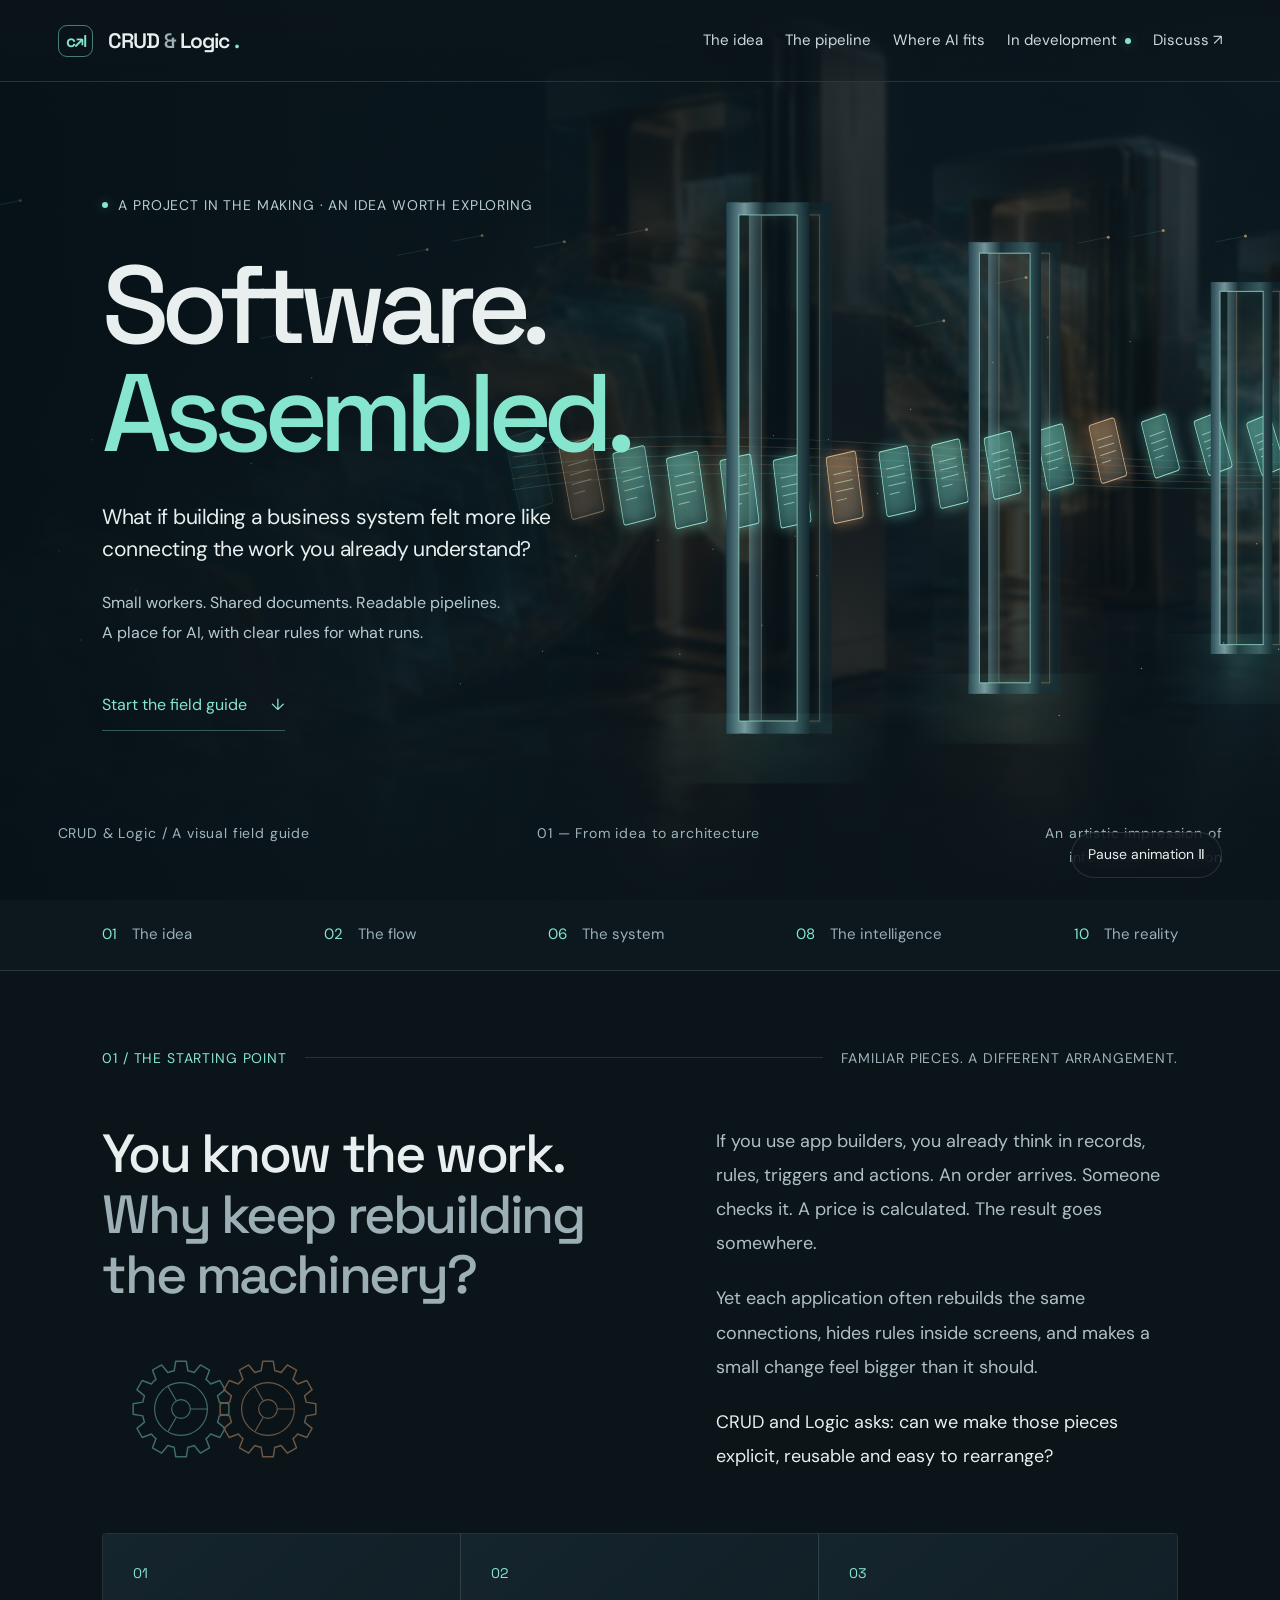
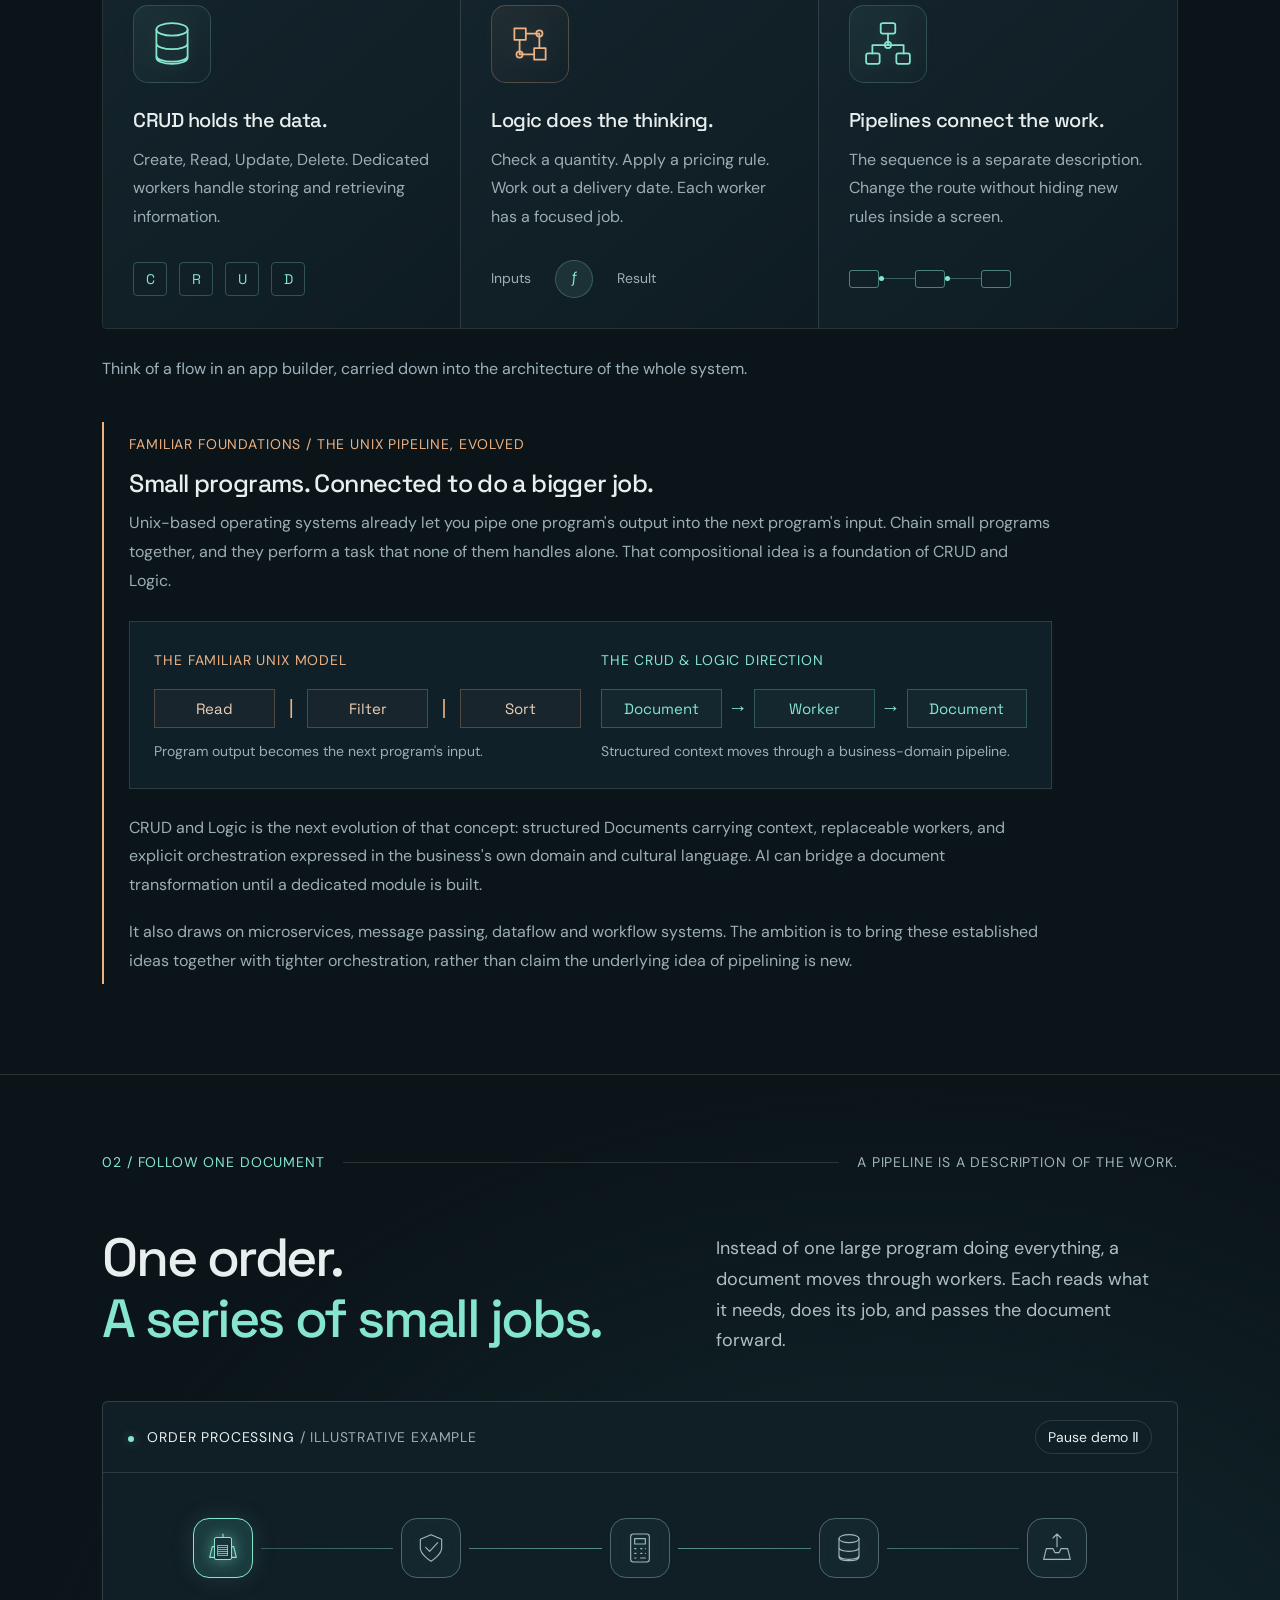
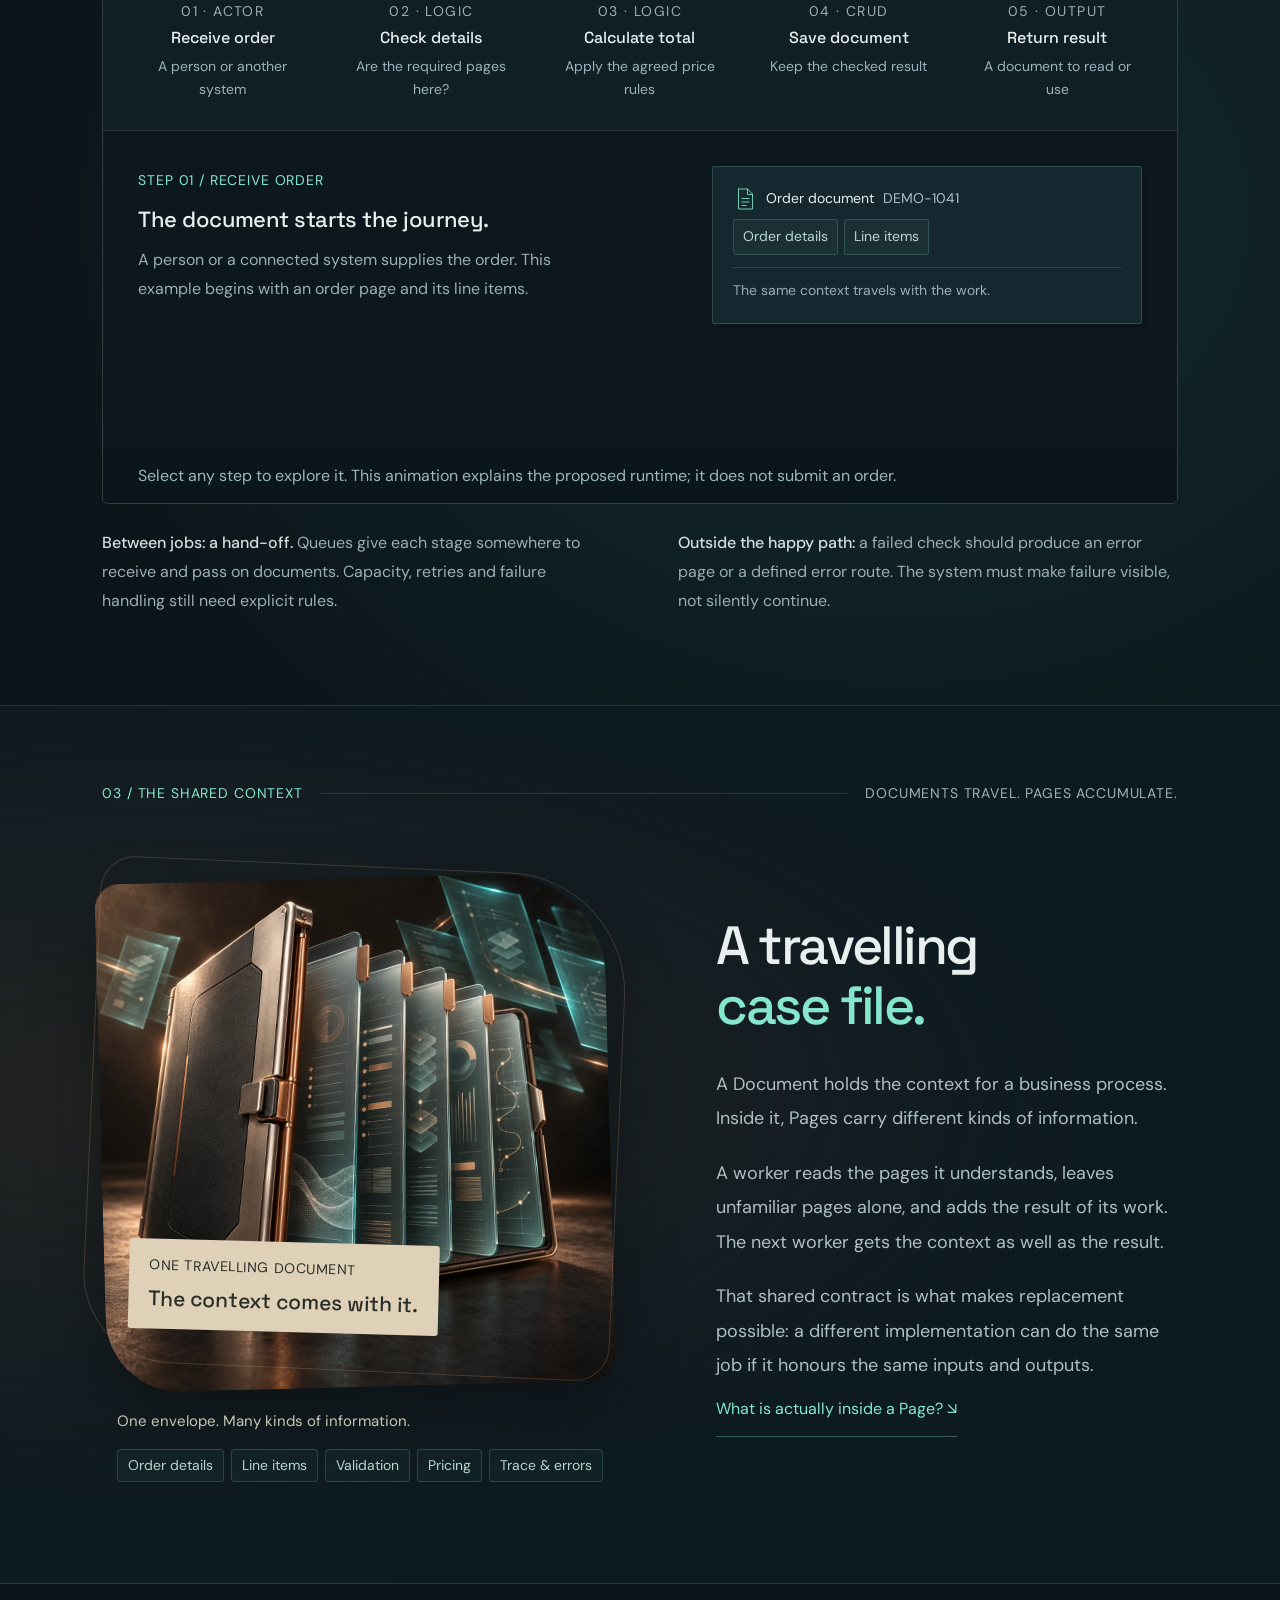
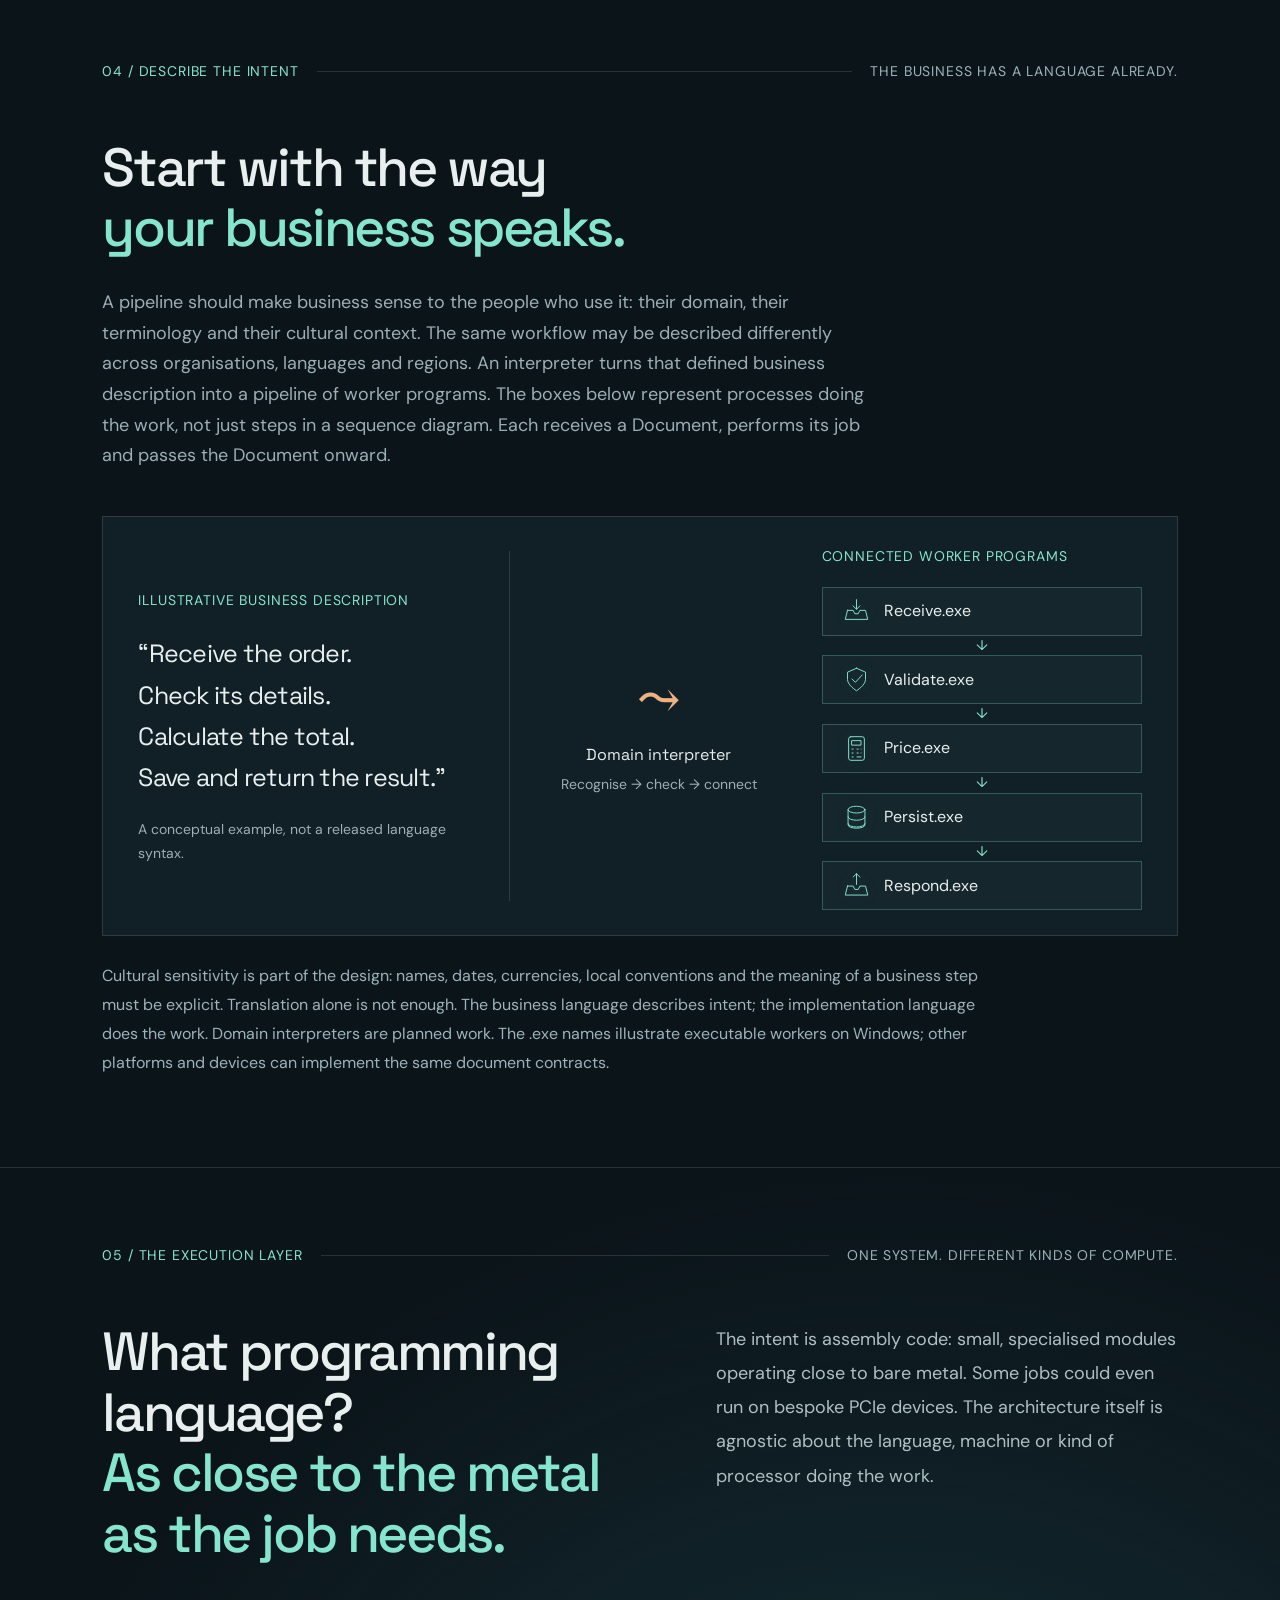
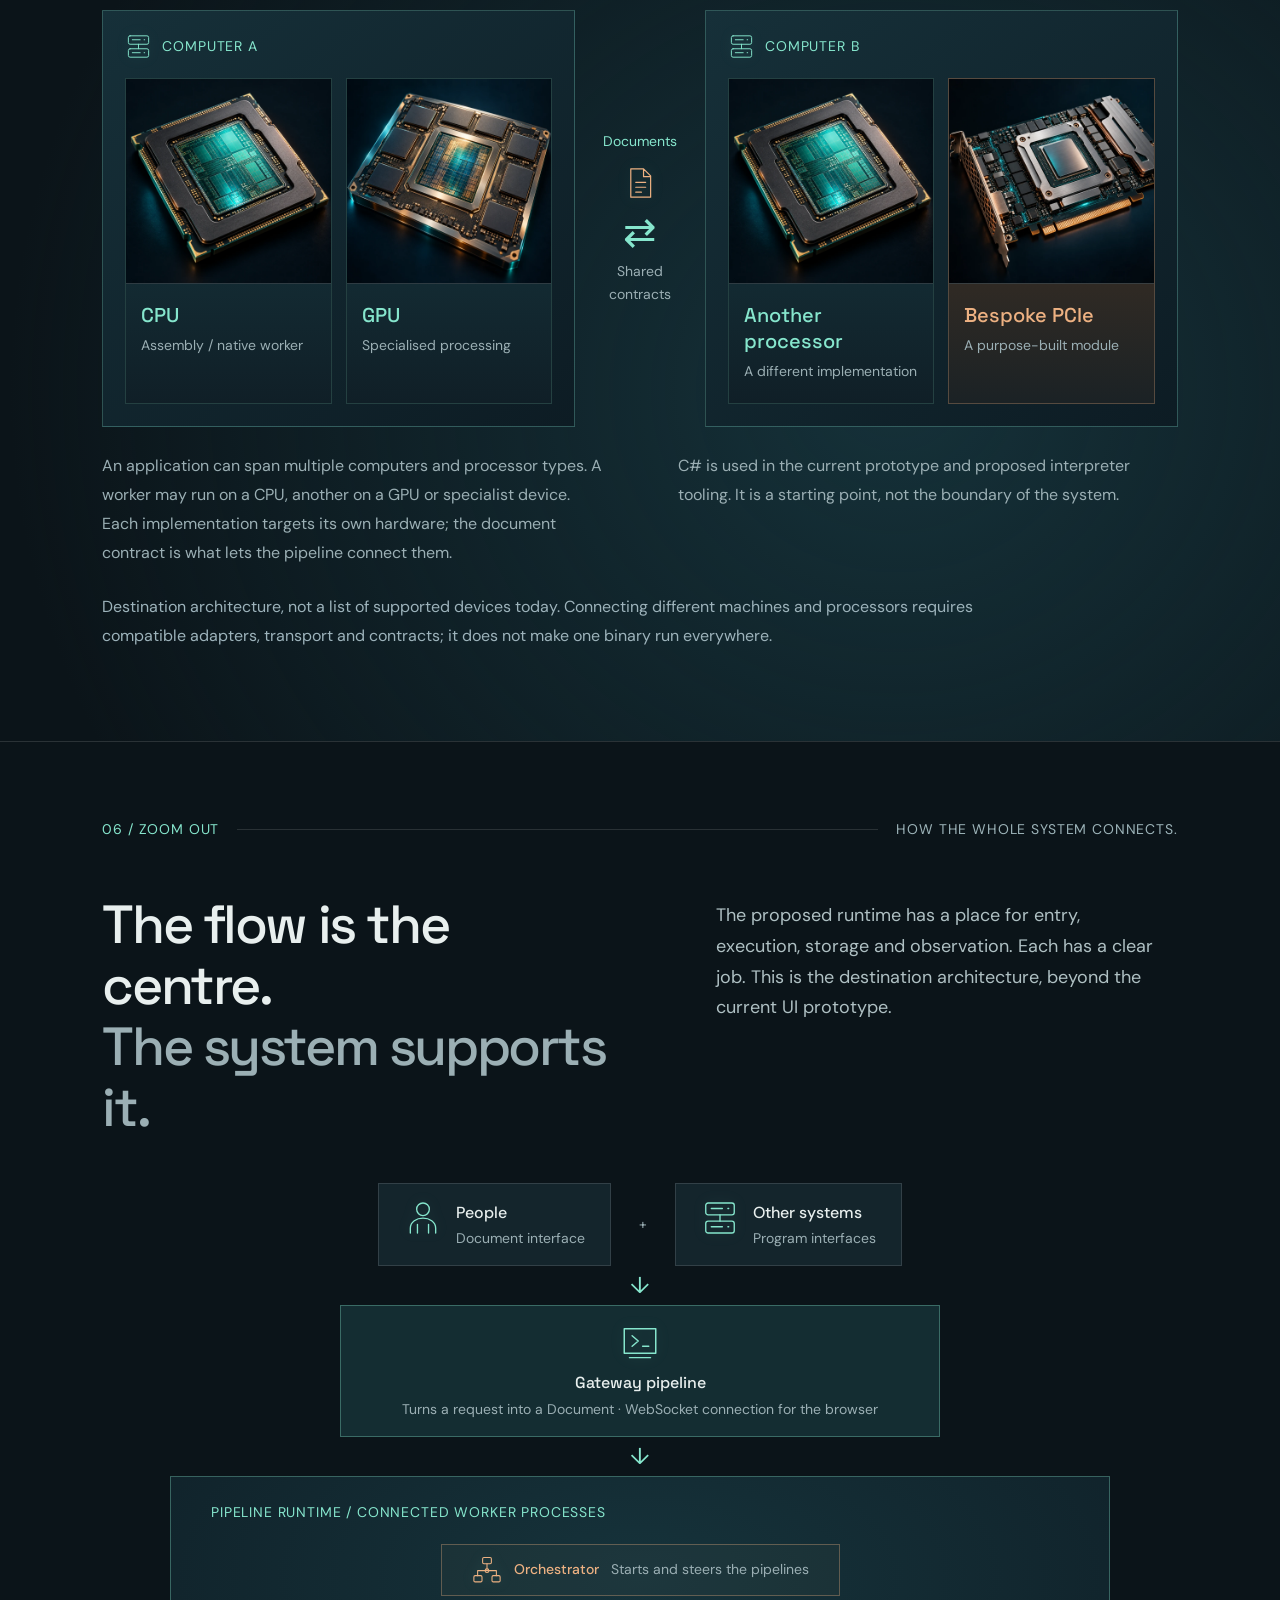
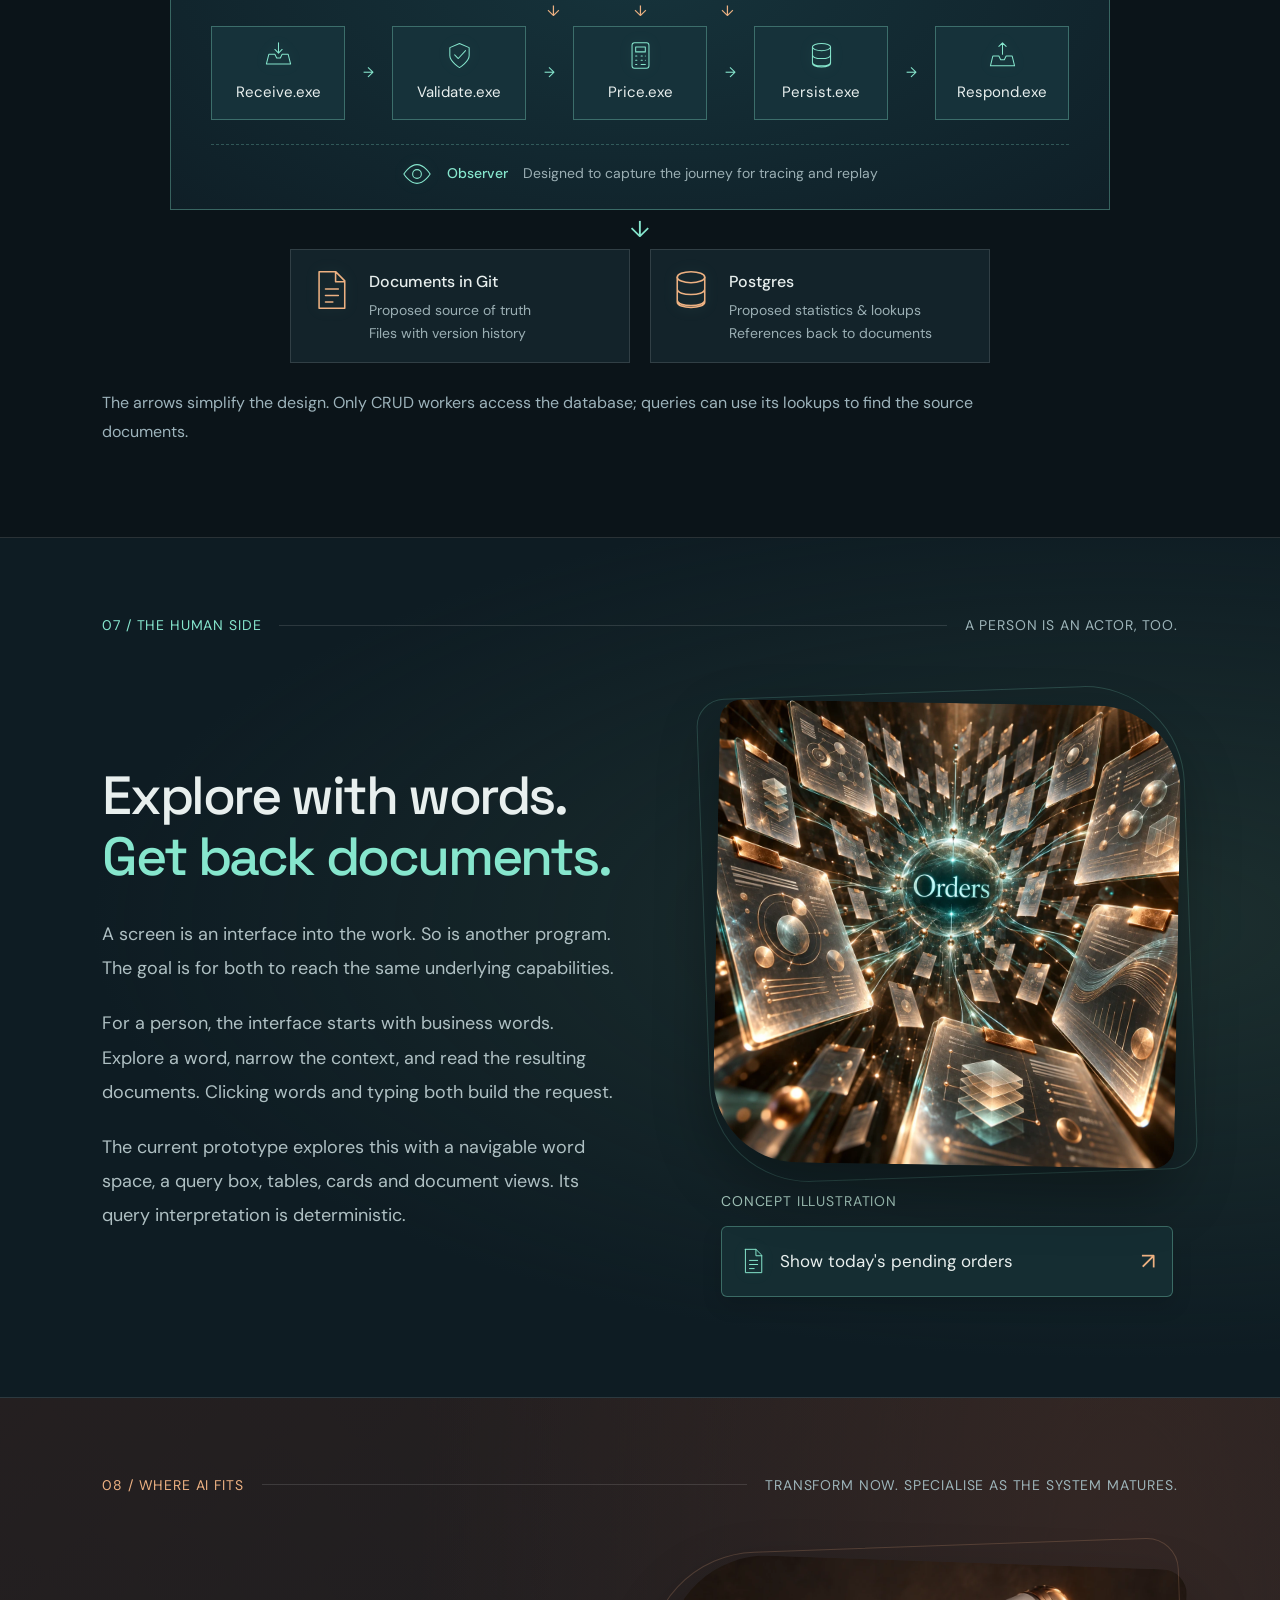
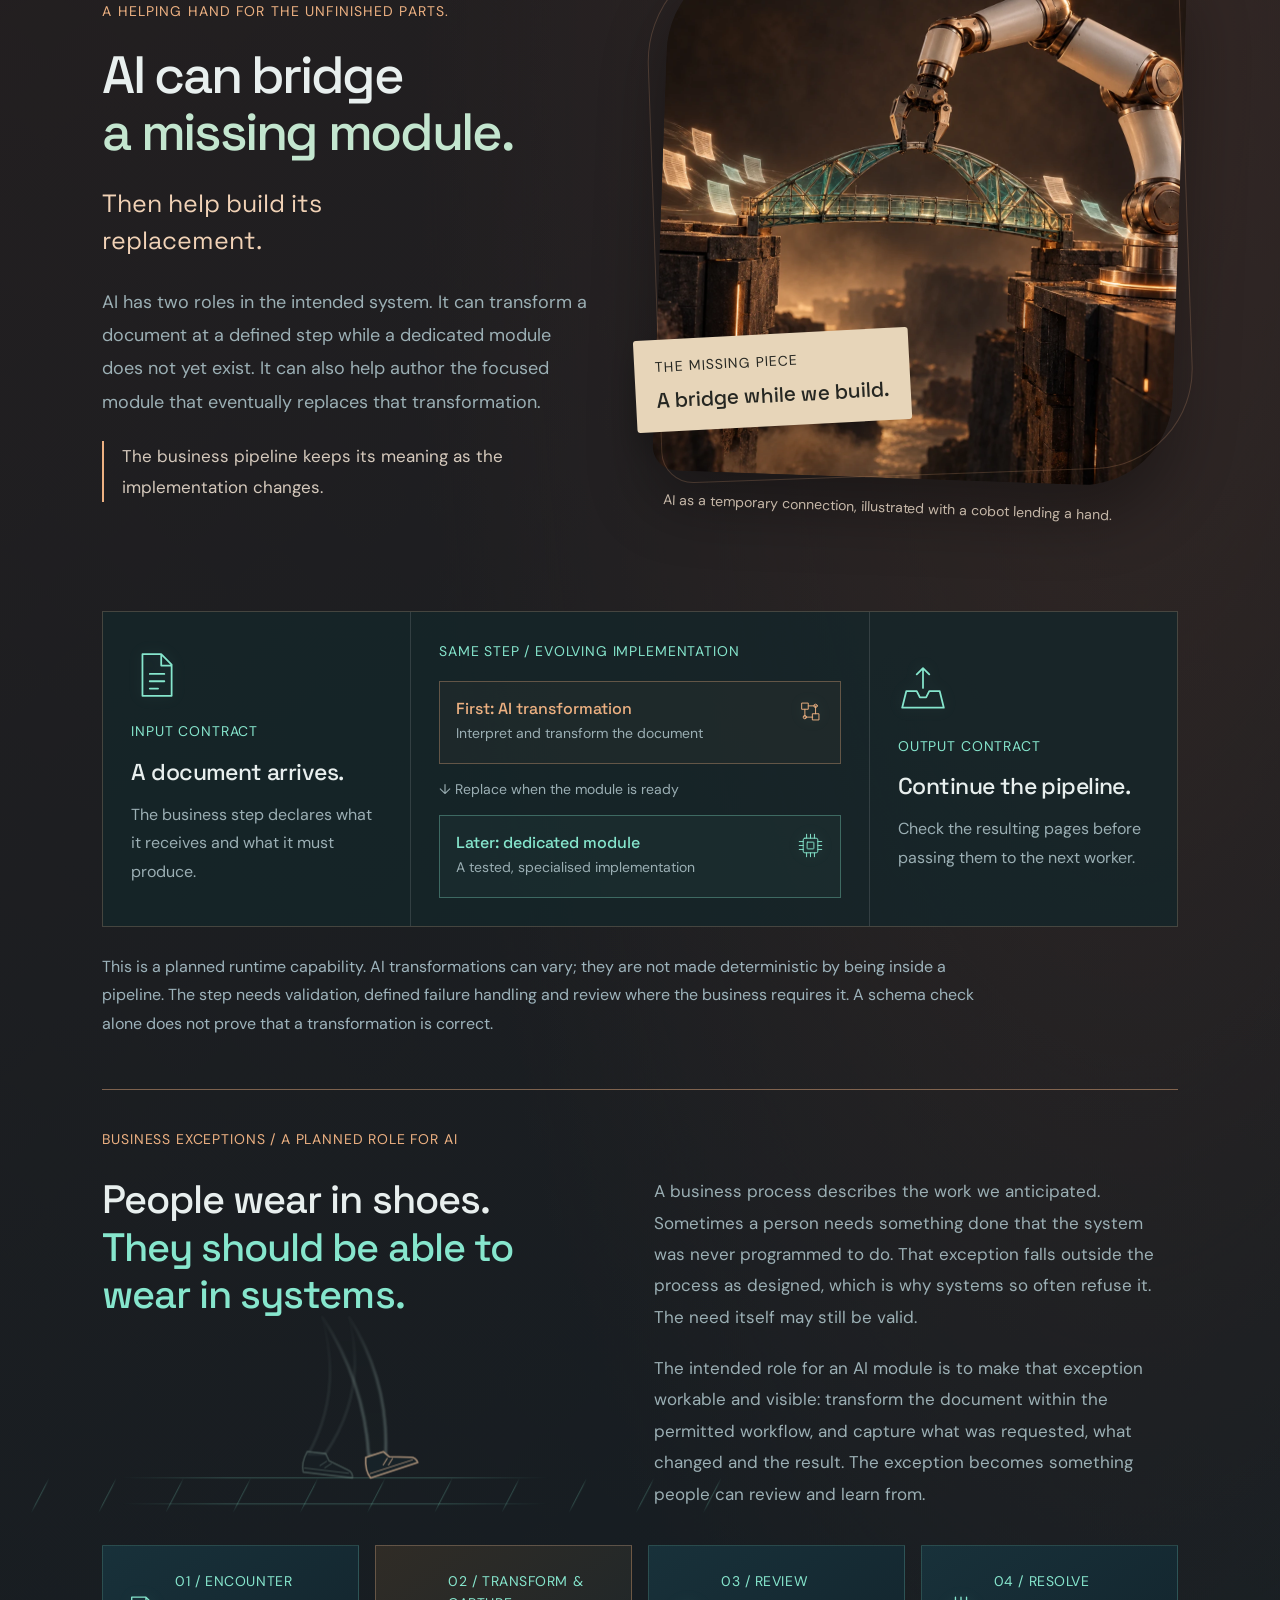
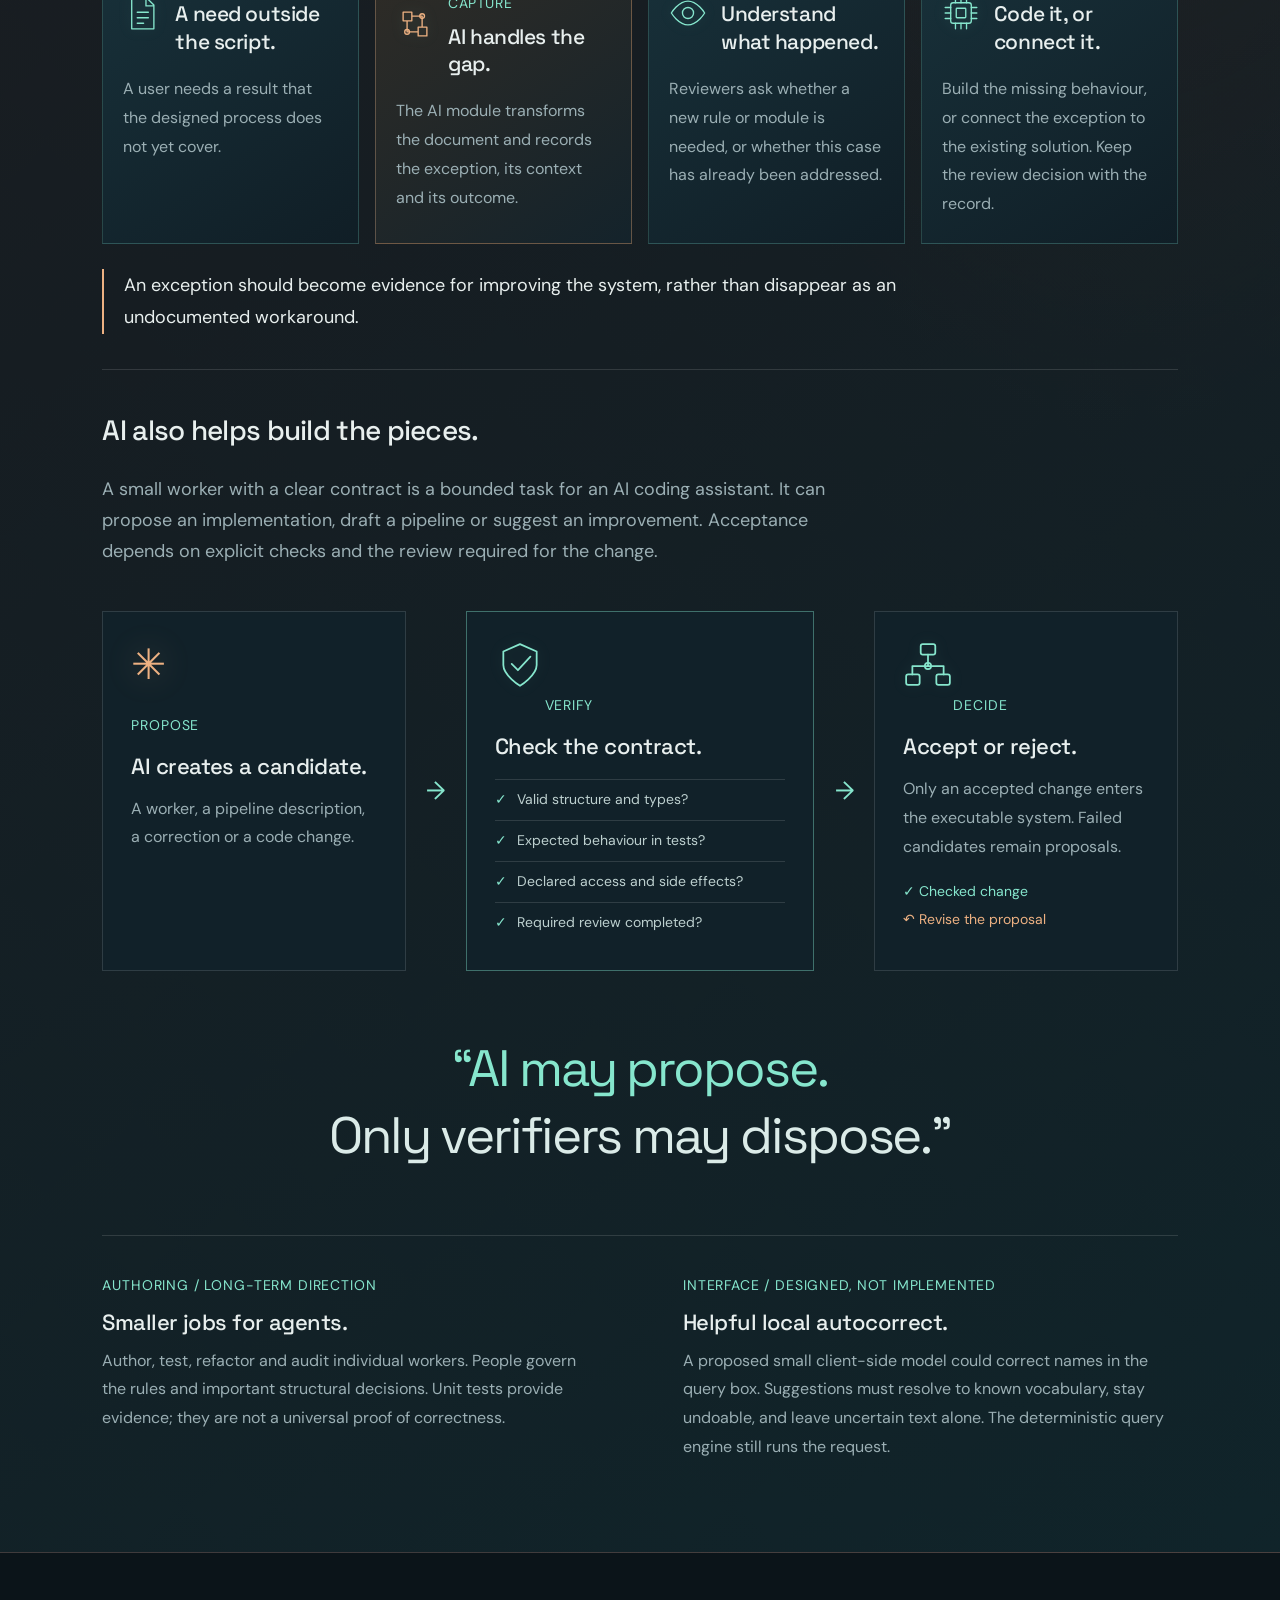
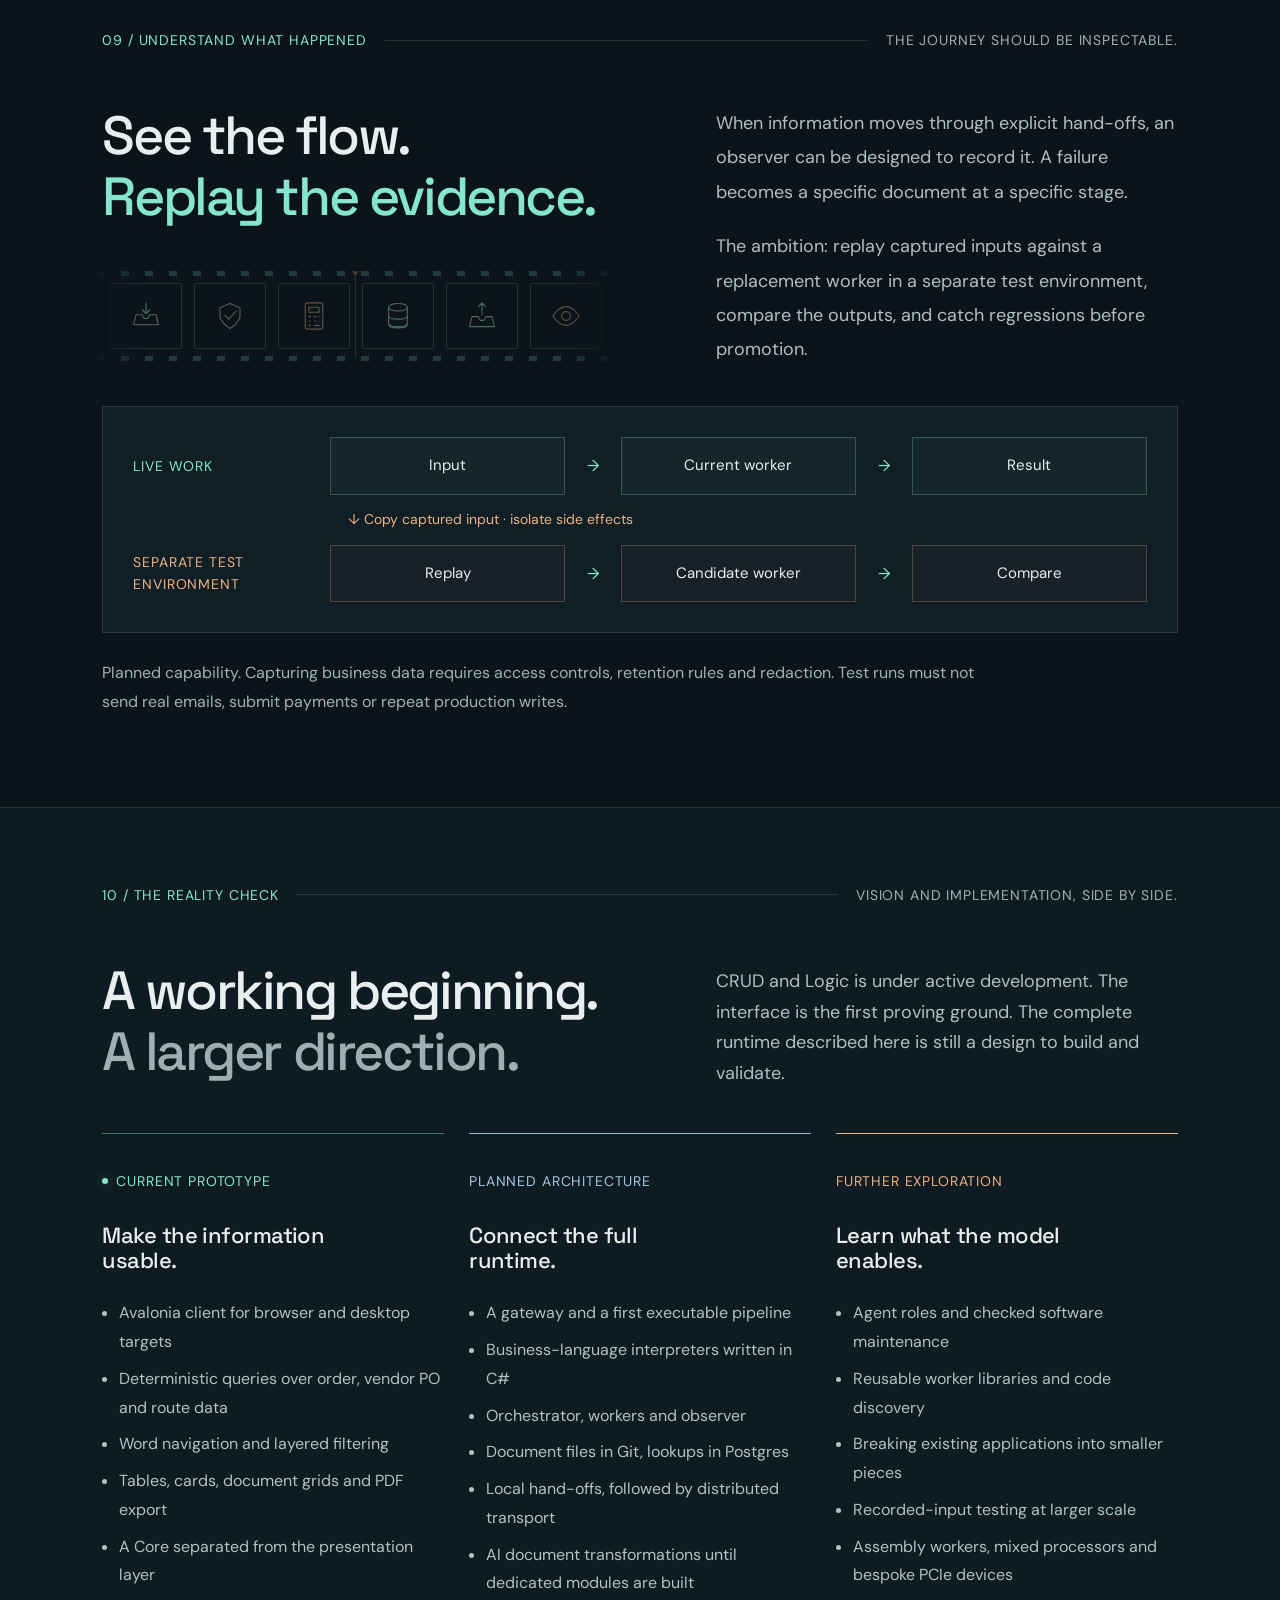
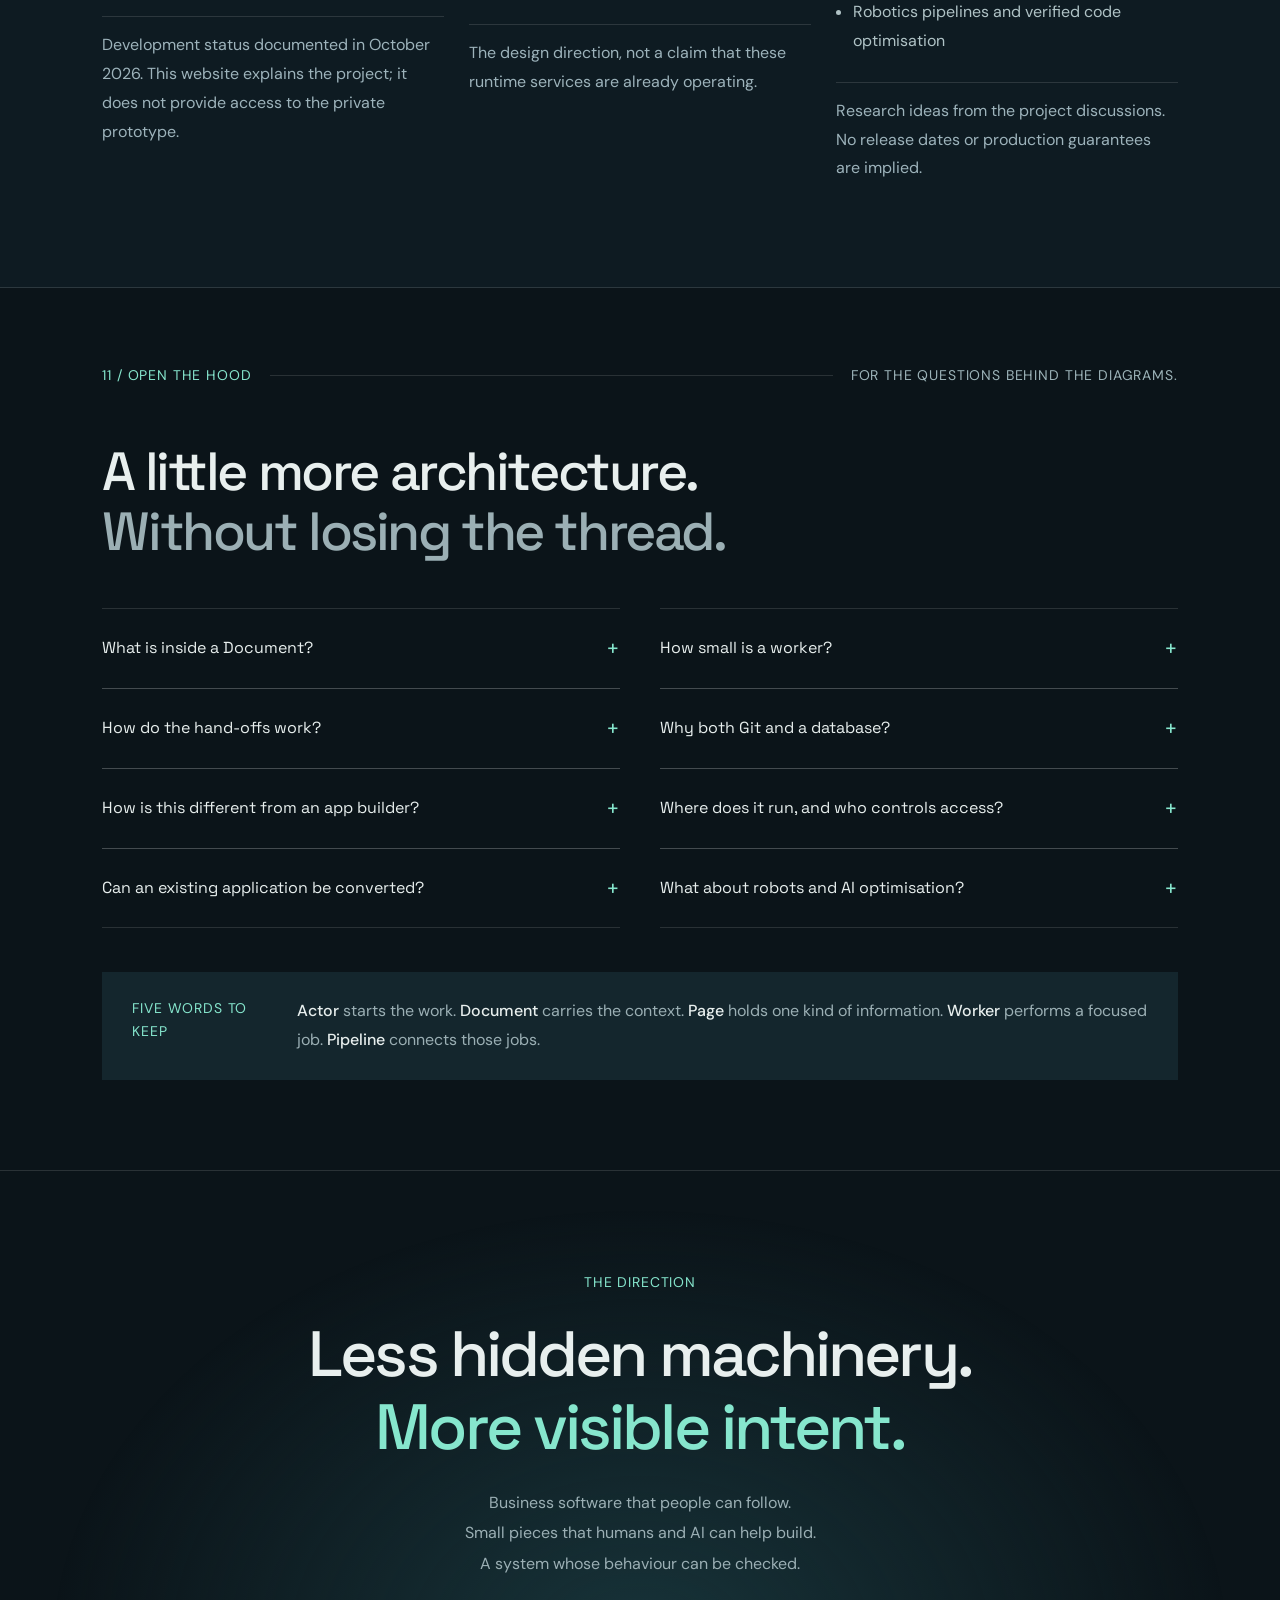
==== commit 619cf5d4: "Fix review easy wins: brand title, honest hero CTA, mobile wayfinding Four small corrections from a " ====
--- a/index.html
+++ b/index.html
@@ -2,19 +2,19 @@
 <html lang="en">
 <head>
 <meta charset="utf-8"><meta name="viewport" content="width=device-width, initial-scale=1">
-<title>C.R.U.D &amp; Logic — Software, assembled.</title>
+<title>CRUD &amp; Logic — Software, assembled.</title>
 <meta name="description" content="A visual guide to CRUD and Logic: business software assembled from documents, small workers and readable pipelines. Explore the architecture and where AI fits.">
 <link rel="canonical" href="https://crudandlogic.com/"><meta name="theme-color" content="#0b1419"><meta name="color-scheme" content="dark">
 <meta property="og:type" content="website"><meta property="og:url" content="https://crudandlogic.com/"><meta property="og:title" content="CRUD &amp; Logic — Software, assembled."><meta property="og:description" content="Documents carry the context. Workers do one thing. Pipelines connect the work. A visual introduction for people who build business systems."><meta property="og:image" content="https://crudandlogic.com/assets/img/pipeline-world.webp"><meta property="og:image:alt" content="Glass documents flowing through precision-engineered gates">
 <meta name="twitter:card" content="summary_large_image"><meta name="twitter:title" content="CRUD &amp; Logic — Software, assembled."><meta name="twitter:description" content="An illustrated guide to documents, workers, pipelines and the role of AI."><meta name="twitter:image" content="https://crudandlogic.com/assets/img/pipeline-world.webp">
-<link rel="icon" href="favicon.svg" type="image/svg+xml"><link rel="preconnect" href="https://fonts.googleapis.com"><link rel="preconnect" href="https://fonts.gstatic.com" crossorigin><link href="https://fonts.googleapis.com/css2?family=DM+Sans:wght@400;500;600;700&amp;family=Space+Grotesk:wght@400;500;600;700&amp;display=swap" rel="stylesheet"><link rel="stylesheet" href="assets/css/site.css?v=20261027-22"><script src="assets/js/site.js?v=20261027-22" defer></script>
+<link rel="icon" href="favicon.svg" type="image/svg+xml"><link rel="preconnect" href="https://fonts.googleapis.com"><link rel="preconnect" href="https://fonts.gstatic.com" crossorigin><link href="https://fonts.googleapis.com/css2?family=DM+Sans:wght@400;500;600;700&amp;family=Space+Grotesk:wght@400;500;600;700&amp;display=swap" rel="stylesheet"><link rel="stylesheet" href="assets/css/site.css?v=20261027-23"><script src="assets/js/site.js?v=20261027-23" defer></script>
 </head>
 <body>
 <svg class="icon-sprite" xmlns="http://www.w3.org/2000/svg" aria-hidden="true"><defs><symbol id="icon-database" viewBox="0 0 48 48"><ellipse cx="24" cy="10" rx="15" ry="6"/><path d="M9 10v27c0 8 30 8 30 0V10M9 23c0 8 30 8 30 0M9 35c0 8 30 8 30 0"/></symbol><symbol id="icon-logic" viewBox="0 0 48 48"><path d="M9 9h11v11H9zM28 28h11v11H28zM20 14h13v14M14 20v14h14"/><circle cx="33" cy="14" r="3"/><circle cx="14" cy="34" r="3"/></symbol><symbol id="icon-workflow" viewBox="0 0 48 48"><rect x="17" y="4" width="14" height="10" rx="2"/><rect x="3" y="33" width="13" height="10" rx="2"/><rect x="32" y="33" width="13" height="10" rx="2"/><path d="M24 14v11M9 33v-8h30v8"/><circle cx="24" cy="25" r="3"/></symbol><symbol id="icon-inbox" viewBox="0 0 48 48"><path d="M8 22L4 38h40l-4-16H30l-3 6h-6l-3-6H8zM24 3v17m-6-6l6 6 6-6"/></symbol><symbol id="icon-check" viewBox="0 0 48 48"><path d="M24 4l16 7v13c0 10-16 20-16 20S8 34 8 24V11l16-7zM16 23l6 6 12-13"/></symbol><symbol id="icon-calculator" viewBox="0 0 48 48"><rect x="10" y="3" width="28" height="42" rx="4"/><path d="M16 10h16v8H16zM16 25h2m7 0h2m5 0h0M16 32h2m7 0h2m5 0h0M16 39h2m7 0h7"/></symbol><symbol id="icon-outbox" viewBox="0 0 48 48"><path d="M8 25L4 41h40l-4-16H30l-3 6h-6l-3-6H8zM24 22V3m-6 6l6-6 6 6"/></symbol><symbol id="icon-person" viewBox="0 0 48 48"><circle cx="24" cy="13" r="8"/><path d="M8 43v-6c0-17 32-17 32 0v6M17 32v11m14-11v11"/></symbol><symbol id="icon-server" viewBox="0 0 48 48"><rect x="6" y="5" width="36" height="15" rx="3"/><rect x="6" y="28" width="36" height="15" rx="3"/><path d="M13 12h14M13 35h14M34 12h1M34 35h1M24 20v8"/></symbol><symbol id="icon-document" viewBox="0 0 48 48"><path d="M11 4h18l10 10v30H11V4zM29 4v11h10M18 23h14M18 30h14M18 37h8"/></symbol><symbol id="icon-eye" viewBox="0 0 48 48"><path d="M3 24S12 9 24 9s21 15 21 15-9 15-21 15S3 24 3 24z"/><circle cx="24" cy="24" r="7"/></symbol><symbol id="icon-gateway" viewBox="0 0 48 48"><path d="M6 10h36v28H6zM15 18l7 6-7 6M27 30h7M12 43h24"/></symbol><symbol id="icon-chip" viewBox="0 0 48 48"><rect x="11" y="11" width="26" height="26" rx="3"/><rect x="18" y="18" width="12" height="12" rx="1"/><path d="M17 4v7m7-7v7m7-7v7M17 37v7m7-7v7m7-7v7M4 17h7m-7 7h7m-7 7h7M37 17h7m-7 7h7m-7 7h7"/></symbol><filter id="film-rewind-soft" x="-15%" y="-30%" width="130%" height="160%" color-interpolation-filters="sRGB"><feGaussianBlur stdDeviation="1.4 .15"/></filter><filter id="film-rewind-fast" x="-15%" y="-30%" width="130%" height="160%" color-interpolation-filters="sRGB"><feGaussianBlur stdDeviation="3.4 .3"/></filter></defs></svg>
 <a class="skip-link" href="#main">Skip to content</a>
 <header class="site-header"><a class="brand" href="#top"><span class="brand-icon" aria-hidden="true">c↗l</span> CRUD <span class="muted">&amp;</span> Logic<span class="mint">.</span></a><nav aria-label="Primary"><a href="#idea">The idea</a><a href="#pipeline">The pipeline</a><a href="#ai">Where AI fits</a><a href="#progress">In development <i class="status-dot"></i></a><a href="#contact">Discuss ↗</a></nav><button id="motion-toggle" type="button" aria-pressed="false" hidden>Pause animation Ⅱ</button></header>
 <main id="main">
-<section class="hero" id="top" aria-labelledby="hero-title"><div class="hero-image" aria-hidden="true"></div><div class="hero-shade" aria-hidden="true"></div><canvas id="hero-particles" aria-hidden="true"></canvas><div class="hero-content"><p class="eyebrow"><i class="status-dot"></i> A project in the making · An idea worth exploring</p><h1 id="hero-title">Software.<br><span class="mint">Assembled.</span></h1><p class="hero-lead">What if building a business system felt more like connecting the work you already understand?</p><p class="hero-sub">Small workers. Shared documents. Readable pipelines.<br>A place for AI, with clear rules for what runs.</p><a class="text-link" href="#idea">Follow the idea <span aria-hidden="true">↓</span></a></div><div class="hero-foot"><span>CRUD &amp; Logic / A visual field guide</span><span>01 — From idea to architecture</span><span>An artistic impression of information in motion</span></div></section>
+<section class="hero" id="top" aria-labelledby="hero-title"><div class="hero-image" aria-hidden="true"></div><div class="hero-shade" aria-hidden="true"></div><canvas id="hero-particles" aria-hidden="true"></canvas><div class="hero-content"><p class="eyebrow"><i class="status-dot"></i> A project in the making · An idea worth exploring</p><h1 id="hero-title">Software.<br><span class="mint">Assembled.</span></h1><p class="hero-lead">What if building a business system felt more like connecting the work you already understand?</p><p class="hero-sub">Small workers. Shared documents. Readable pipelines.<br>A place for AI, with clear rules for what runs.</p><a class="text-link" href="#idea">Start the field guide <span aria-hidden="true">↓</span></a></div><div class="hero-foot"><span>CRUD &amp; Logic / A visual field guide</span><span>01 — From idea to architecture</span><span>An artistic impression of information in motion</span></div></section>
 <nav class="chapter-nav" aria-label="Chapters"><a href="#idea">01 <span>The idea</span></a><a href="#pipeline">02 <span>The flow</span></a><a href="#architecture">06 <span>The system</span></a><a href="#ai">08 <span>The intelligence</span></a><a href="#progress">10 <span>The reality</span></a></nav>
 
 <section class="panel" id="idea"><div class="section-label"><span>01 / THE STARTING POINT</span><i></i><span>Familiar pieces. A different arrangement.</span></div><div class="split"><div class="idea-heading-art"><h2>You know the work.<br><span class="muted">Why keep rebuilding<br>the machinery?</span></h2><div class="gears-scene" aria-hidden="true"><svg viewBox="0 0 300 170" focusable="false"><g transform="translate(94 85)"><g class="gear-wheel gear-clockwise"><path d="M48.30 -12.94 L49.21 -8.85 L61.63 -6.80 L61.63 6.80 L49.21 8.85 L48.30 12.94 L48.30 12.94 L47.04 16.94 L56.77 24.92 L49.97 36.70 L38.19 32.27 L35.36 35.36 L35.36 35.36 L32.27 38.19 L36.70 49.97 L24.92 56.77 L16.94 47.04 L12.94 48.30 L12.94 48.30 L8.85 49.21 L6.80 61.63 L-6.80 61.63 L-8.85 49.21 L-12.94 48.30 L-12.94 48.30 L-16.94 47.04 L-24.92 56.77 L-36.70 49.97 L-32.27 38.19 L-35.36 35.36 L-35.36 35.36 L-38.19 32.27 L-49.97 36.70 L-56.77 24.92 L-47.04 16.94 L-48.30 12.94 L-48.30 12.94 L-49.21 8.85 L-61.63 6.80 L-61.63 -6.80 L-49.21 -8.85 L-48.30 -12.94 L-48.30 -12.94 L-47.04 -16.94 L-56.77 -24.92 L-49.97 -36.70 L-38.19 -32.27 L-35.36 -35.36 L-35.36 -35.36 L-32.27 -38.19 L-36.70 -49.97 L-24.92 -56.77 L-16.94 -47.04 L-12.94 -48.30 L-12.94 -48.30 L-8.85 -49.21 L-6.80 -61.63 L6.80 -61.63 L8.85 -49.21 L12.94 -48.30 L12.94 -48.30 L16.94 -47.04 L24.92 -56.77 L36.70 -49.97 L32.27 -38.19 L35.36 -35.36 L35.36 -35.36 L38.19 -32.27 L49.97 -36.70 L56.77 -24.92 L47.04 -16.94 L48.30 -12.94 Z"/><circle r="34"/><circle r="12"/><path d="M13.00 0.00L33.00 0.00"/><path d="M-6.50 11.26L-16.50 28.58"/><path d="M-6.50 -11.26L-16.50 -28.58"/></g></g><g transform="translate(206 85)"><g class="gear-wheel gear-counterclockwise"><path d="M48.30 -12.94 L49.21 -8.85 L61.63 -6.80 L61.63 6.80 L49.21 8.85 L48.30 12.94 L48.30 12.94 L47.04 16.94 L56.77 24.92 L49.97 36.70 L38.19 32.27 L35.36 35.36 L35.36 35.36 L32.27 38.19 L36.70 49.97 L24.92 56.77 L16.94 47.04 L12.94 48.30 L12.94 48.30 L8.85 49.21 L6.80 61.63 L-6.80 61.63 L-8.85 49.21 L-12.94 48.30 L-12.94 48.30 L-16.94 47.04 L-24.92 56.77 L-36.70 49.97 L-32.27 38.19 L-35.36 35.36 L-35.36 35.36 L-38.19 32.27 L-49.97 36.70 L-56.77 24.92 L-47.04 16.94 L-48.30 12.94 L-48.30 12.94 L-49.21 8.85 L-61.63 6.80 L-61.63 -6.80 L-49.21 -8.85 L-48.30 -12.94 L-48.30 -12.94 L-47.04 -16.94 L-56.77 -24.92 L-49.97 -36.70 L-38.19 -32.27 L-35.36 -35.36 L-35.36 -35.36 L-32.27 -38.19 L-36.70 -49.97 L-24.92 -56.77 L-16.94 -47.04 L-12.94 -48.30 L-12.94 -48.30 L-8.85 -49.21 L-6.80 -61.63 L6.80 -61.63 L8.85 -49.21 L12.94 -48.30 L12.94 -48.30 L16.94 -47.04 L24.92 -56.77 L36.70 -49.97 L32.27 -38.19 L35.36 -35.36 L35.36 -35.36 L38.19 -32.27 L49.97 -36.70 L56.77 -24.92 L47.04 -16.94 L48.30 -12.94 Z"/><circle r="34"/><circle r="12"/><path d="M13.00 0.00L33.00 0.00"/><path d="M-6.50 11.26L-16.50 28.58"/><path d="M-6.50 -11.26L-16.50 -28.58"/></g></g></svg></div></div><div class="body-copy"><p>If you use app builders, you already think in records, rules, triggers and actions. An order arrives. Someone checks it. A price is calculated. The result goes somewhere.</p><p>Yet each application often rebuilds the same connections, hides rules inside screens, and makes a small change feel bigger than it should.</p><p class="emphasis">CRUD and Logic asks: can we make those pieces explicit, reusable and easy to rearrange?</p></div></div><div class="principles"><article><span class="number">01</span><svg class="principle-art" viewBox="0 0 48 48" aria-hidden="true"><use href="#icon-database"></use></svg><h3>CRUD holds the data.</h3><p>Create, Read, Update, Delete. Dedicated workers handle storing and retrieving information.</p><div class="mini-code" aria-hidden="true"><span>C</span><span>R</span><span>U</span><span>D</span></div></article><article><span class="number">02</span><svg class="principle-art" viewBox="0 0 48 48" aria-hidden="true"><use href="#icon-logic"></use></svg><h3>Logic does the thinking.</h3><p>Check a quantity. Apply a pricing rule. Work out a delivery date. Each worker has a focused job.</p><div class="mini-rule" aria-hidden="true">Inputs <b>ƒ</b> Result</div></article><article><span class="number">03</span><svg class="principle-art" viewBox="0 0 48 48" aria-hidden="true"><use href="#icon-workflow"></use></svg><h3>Pipelines connect the work.</h3><p>The sequence is a separate description. Change the route without hiding new rules inside a screen.</p><div class="mini-pipeline" aria-hidden="true"><i></i><b></b><i></i><b></b><i></i></div></article></div><p class="margin-note">Think of a flow in an app builder, carried down into the architecture of the whole system.</p><aside class="heritage" id="unix"><span class="tiny-label">FAMILIAR FOUNDATIONS / THE UNIX PIPELINE, EVOLVED</span><h3>Small programs. Connected to do a bigger job.</h3><p>Unix-based operating systems already let you pipe one program's output into the next program's input. Chain small programs together, and they perform a task that none of them handles alone. That compositional idea is a foundation of CRUD and Logic.</p><div class="unix-lineage"><div><span class="tiny-label">THE FAMILIAR UNIX MODEL</span><div class="unix-chain"><span>Read</span><b aria-hidden="true">|</b><span>Filter</span><b aria-hidden="true">|</b><span>Sort</span></div><small>Program output becomes the next program's input.</small></div><div><span class="tiny-label">THE CRUD &amp; LOGIC DIRECTION</span><div class="unix-chain document-chain"><span>Document</span><b aria-hidden="true">→</b><span>Worker</span><b aria-hidden="true">→</b><span>Document</span></div><small>Structured context moves through a business-domain pipeline.</small></div></div><p>CRUD and Logic is the next evolution of that concept: structured Documents carrying context, replaceable workers, and explicit orchestration expressed in the business's own domain and cultural language. AI can bridge a document transformation until a dedicated module is built.</p><p>It also draws on microservices, message passing, dataflow and workflow systems. The ambition is to bring these established ideas together with tighter orchestration, rather than claim the underlying idea of pipelining is new.</p></aside></section>
--- a/assets/css/site.css
+++ b/assets/css/site.css
@@ -107,3 +107,7 @@
 /* Business words open into a tactile space of documents. */
 .interface-panel{background:radial-gradient(ellipse at 87% 45%,#29403988,transparent 65%),#0e1c23}.orders-figure{position:relative;min-width:0;margin:12px 0 10px 0}.orders-art{position:relative;transform:rotate(1deg)}.orders-art:before{content:'';position:absolute;inset:-12px;z-index:0;border:1px solid #86e6cd33;border-radius:28px 100px 28px 100px;transform:rotate(-3deg);pointer-events:none}.orders-art img{position:relative;width:100%;height:auto;display:block;border-radius:22px 85px 22px 85px;background:#182321;box-shadow:0 26px 60px #0005}.orders-figure figcaption{padding:22px 5px 0}.orders-figure figcaption>.tiny-label{font-size:14px;color:#a5c8bd;letter-spacing:.06em}.orders-query{margin-top:12px;padding:16px 17px;display:flex;align-items:center;gap:13px;border:1px solid #86e6cd55;border-radius:6px;background:#152d32;box-shadow:0 8px 20px #0002;font-size:17px;line-height:1.6;color:var(--text)}.orders-query .concept-icon{width:28px;height:28px}.orders-query b{margin-left:auto;color:var(--orange);font-weight:400;font-size:23px}
 @media(max-width:760px){.interface-panel>.split{display:flex;flex-direction:column;align-items:stretch;gap:0}.interface-panel .body-copy{display:contents}.interface-panel .body-copy h2{order:0;margin-bottom:0}.interface-panel .orders-figure{order:1;margin:30px 8px 28px}.interface-panel .body-copy>p{order:2;font-size:17px;line-height:1.9}.orders-art img{border-radius:18px 60px 18px 60px}.orders-art:before{inset:-8px;border-radius:22px 70px 22px 70px}.orders-query{padding:13px 12px;font-size:16px;gap:10px}.orders-query .concept-icon{width:24px;height:24px}.orders-query b{font-size:21px}.orders-figure figcaption{padding:18px 0 0}}
+
+/* Wayfinding: the chapter rail is the only navigation small screens get, so it stays in reach. */
+@media(max-width:1050px){.site-header nav a:last-child{display:flex}}
+@media(max-width:760px){html{scroll-padding-top:68px}.chapter-nav{position:sticky;top:0;z-index:9;-webkit-overflow-scrolling:touch;scrollbar-width:none}.chapter-nav::-webkit-scrollbar{display:none}.chapter-nav a:nth-child(4),.chapter-nav a:nth-child(5){display:flex}}
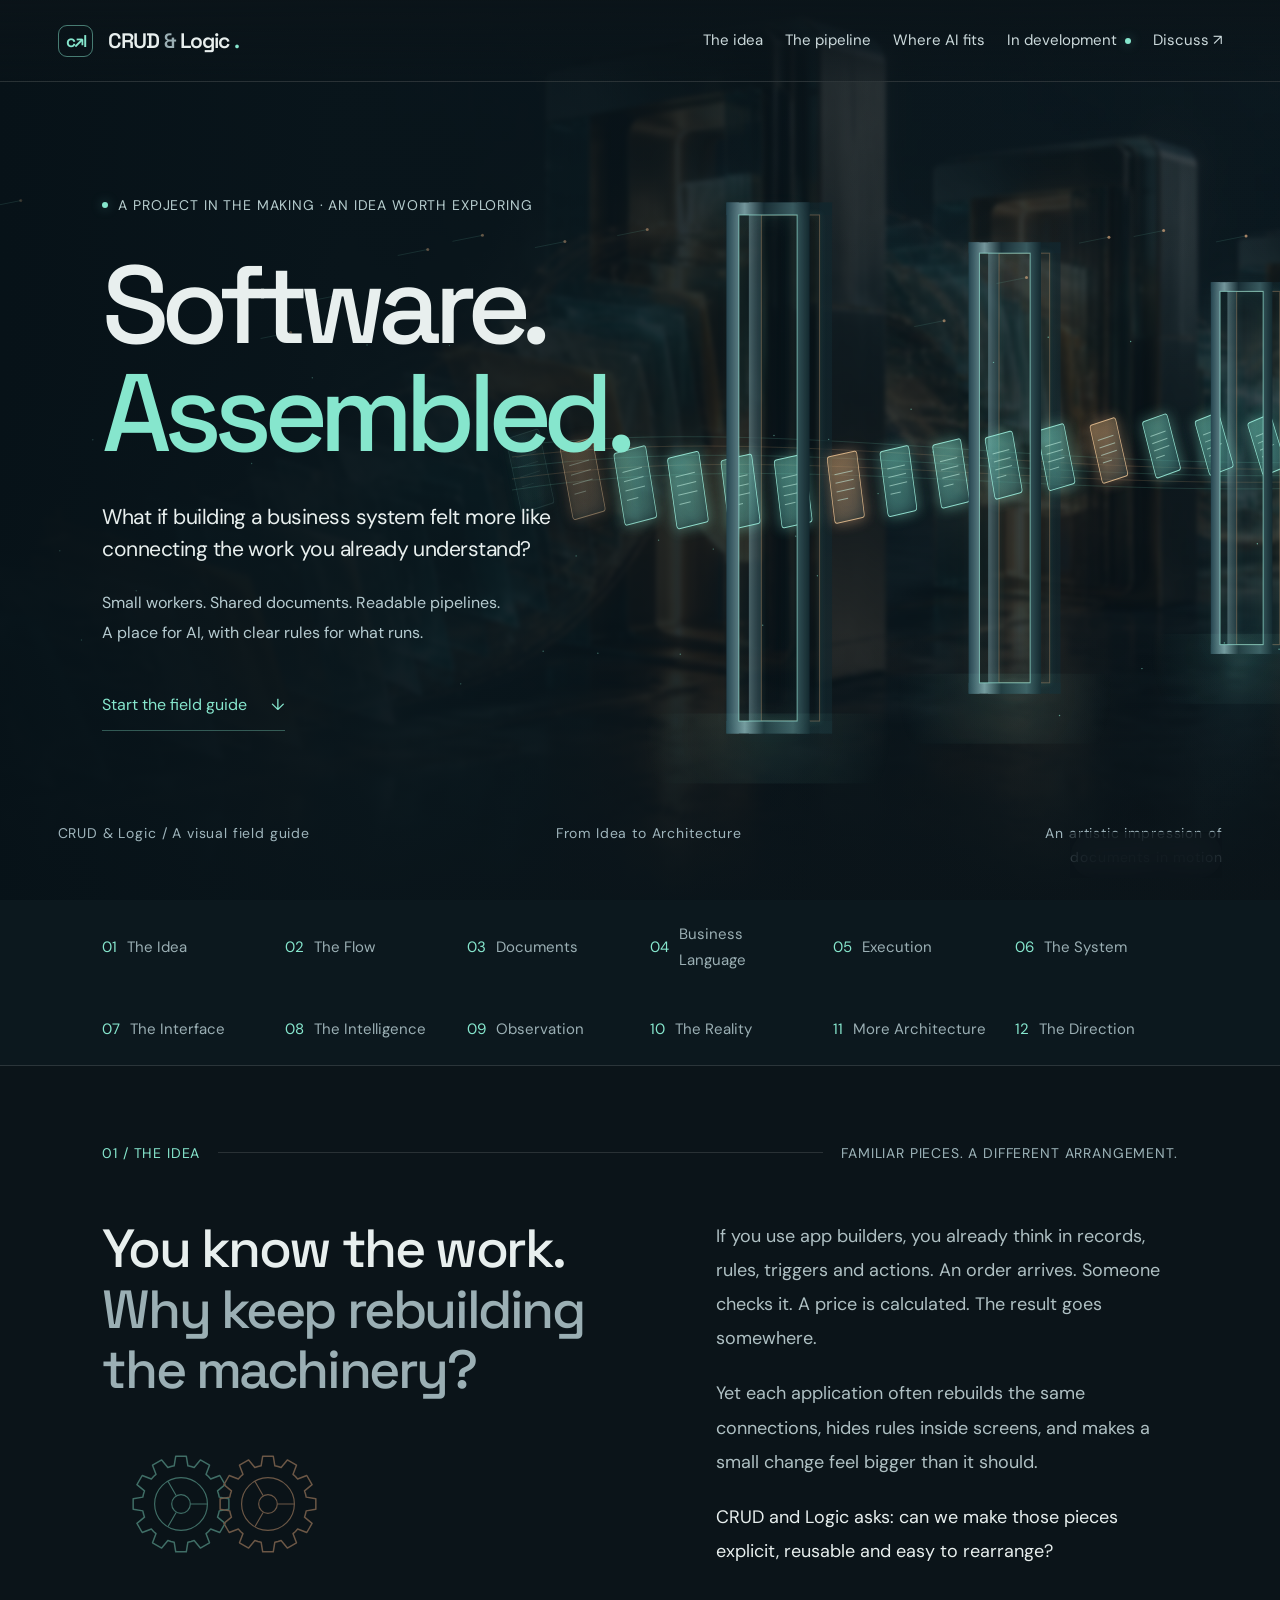
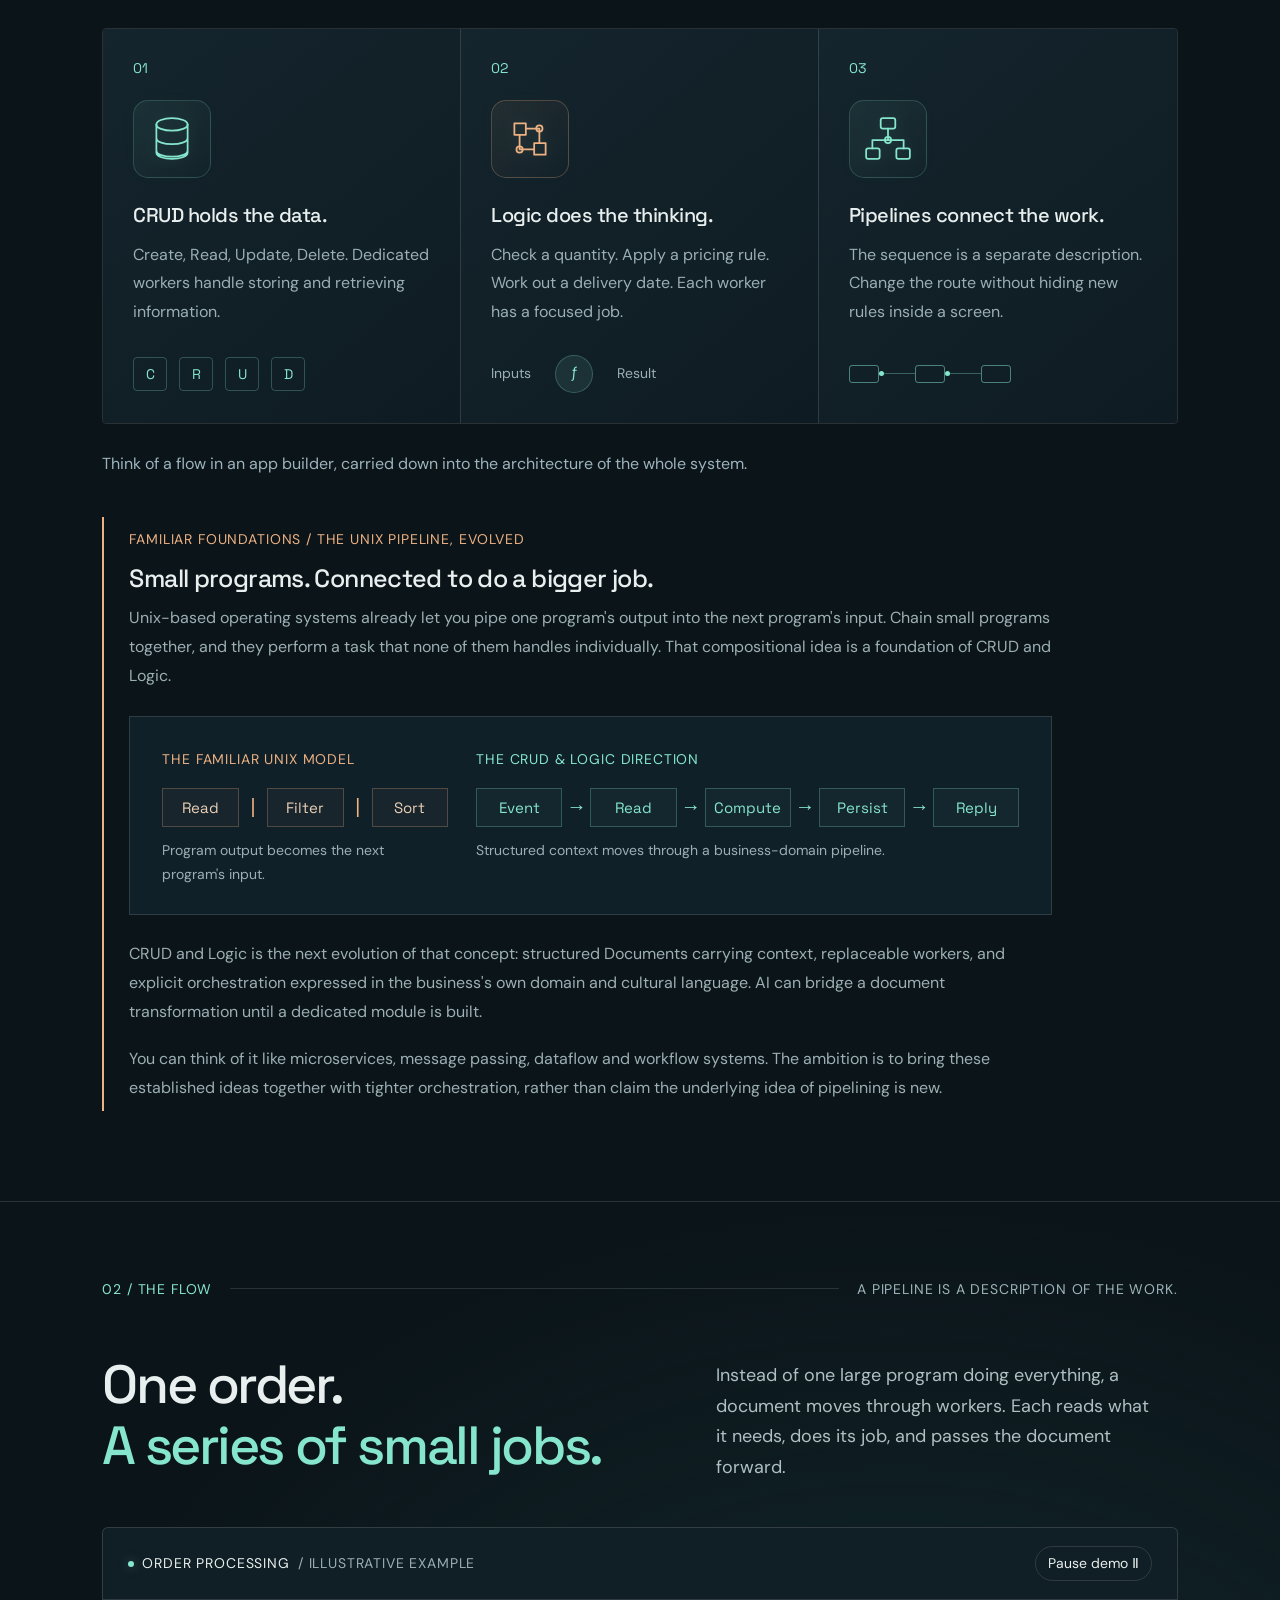
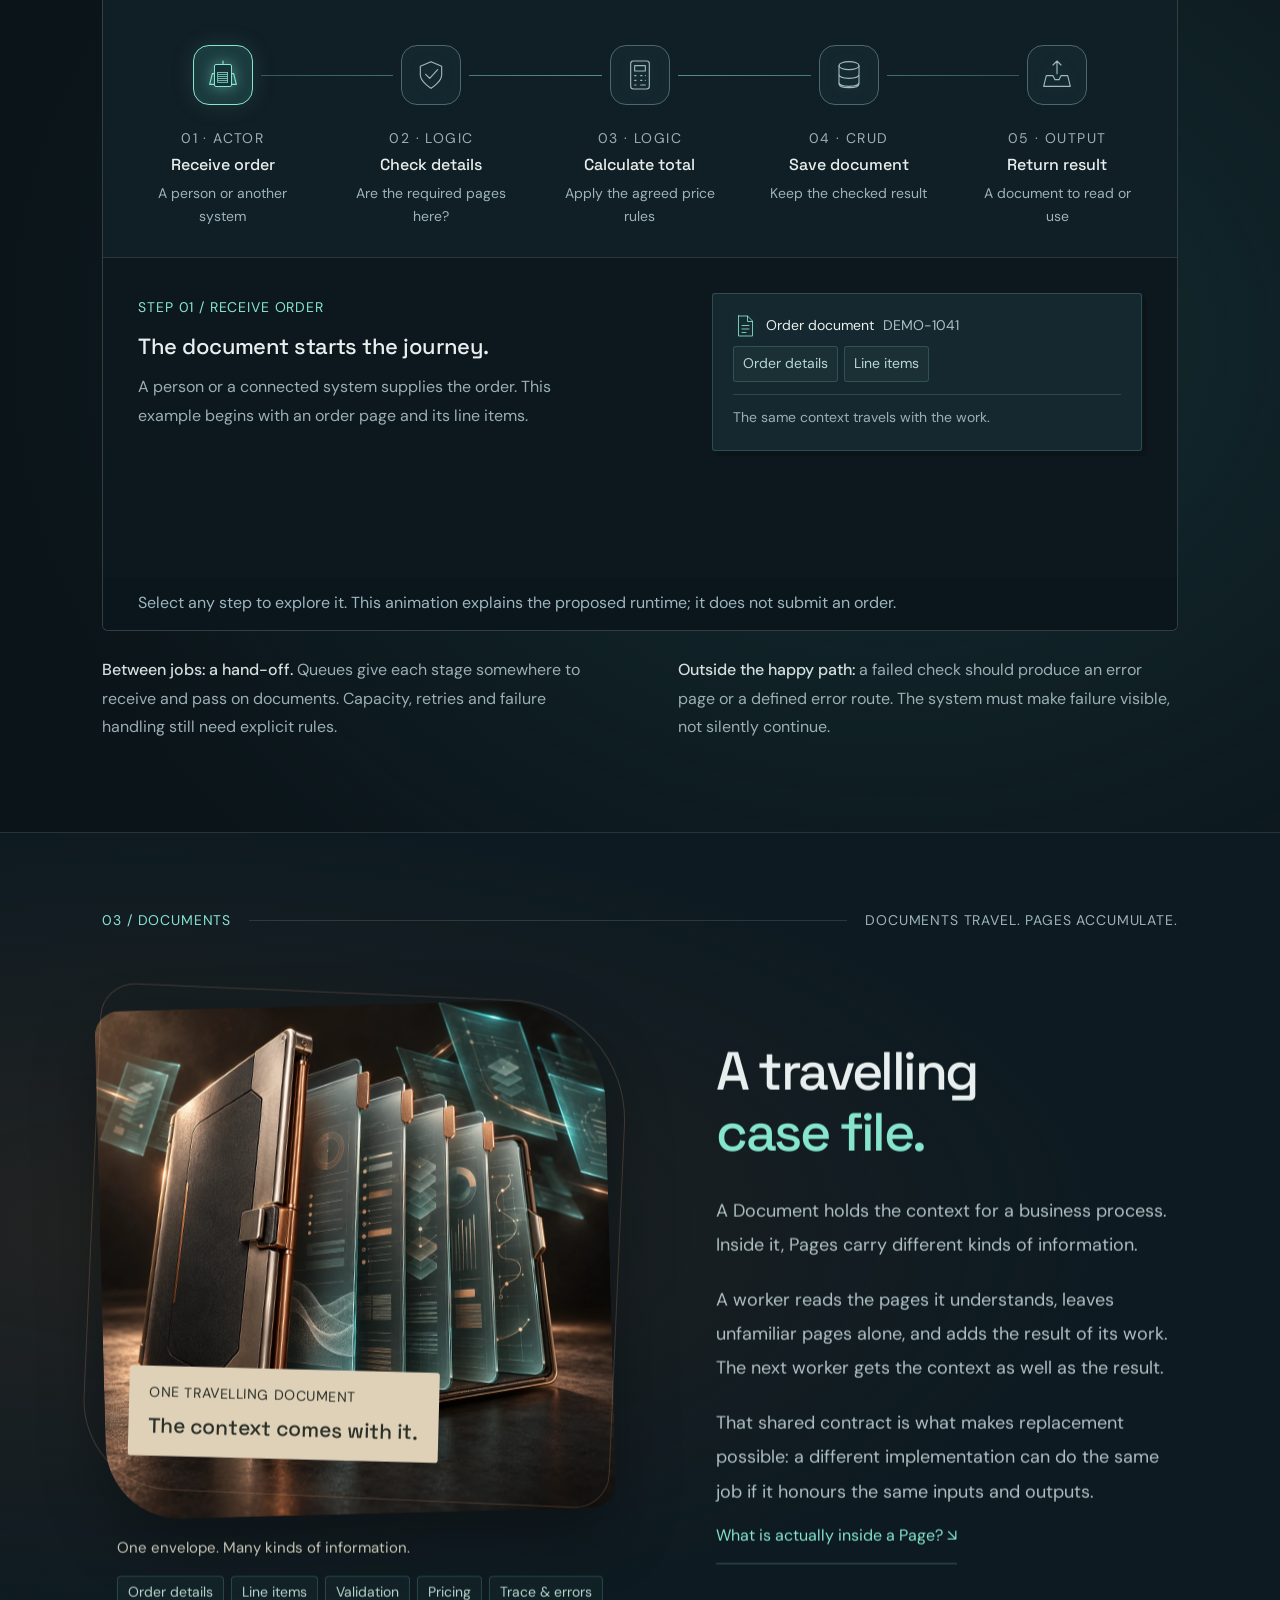
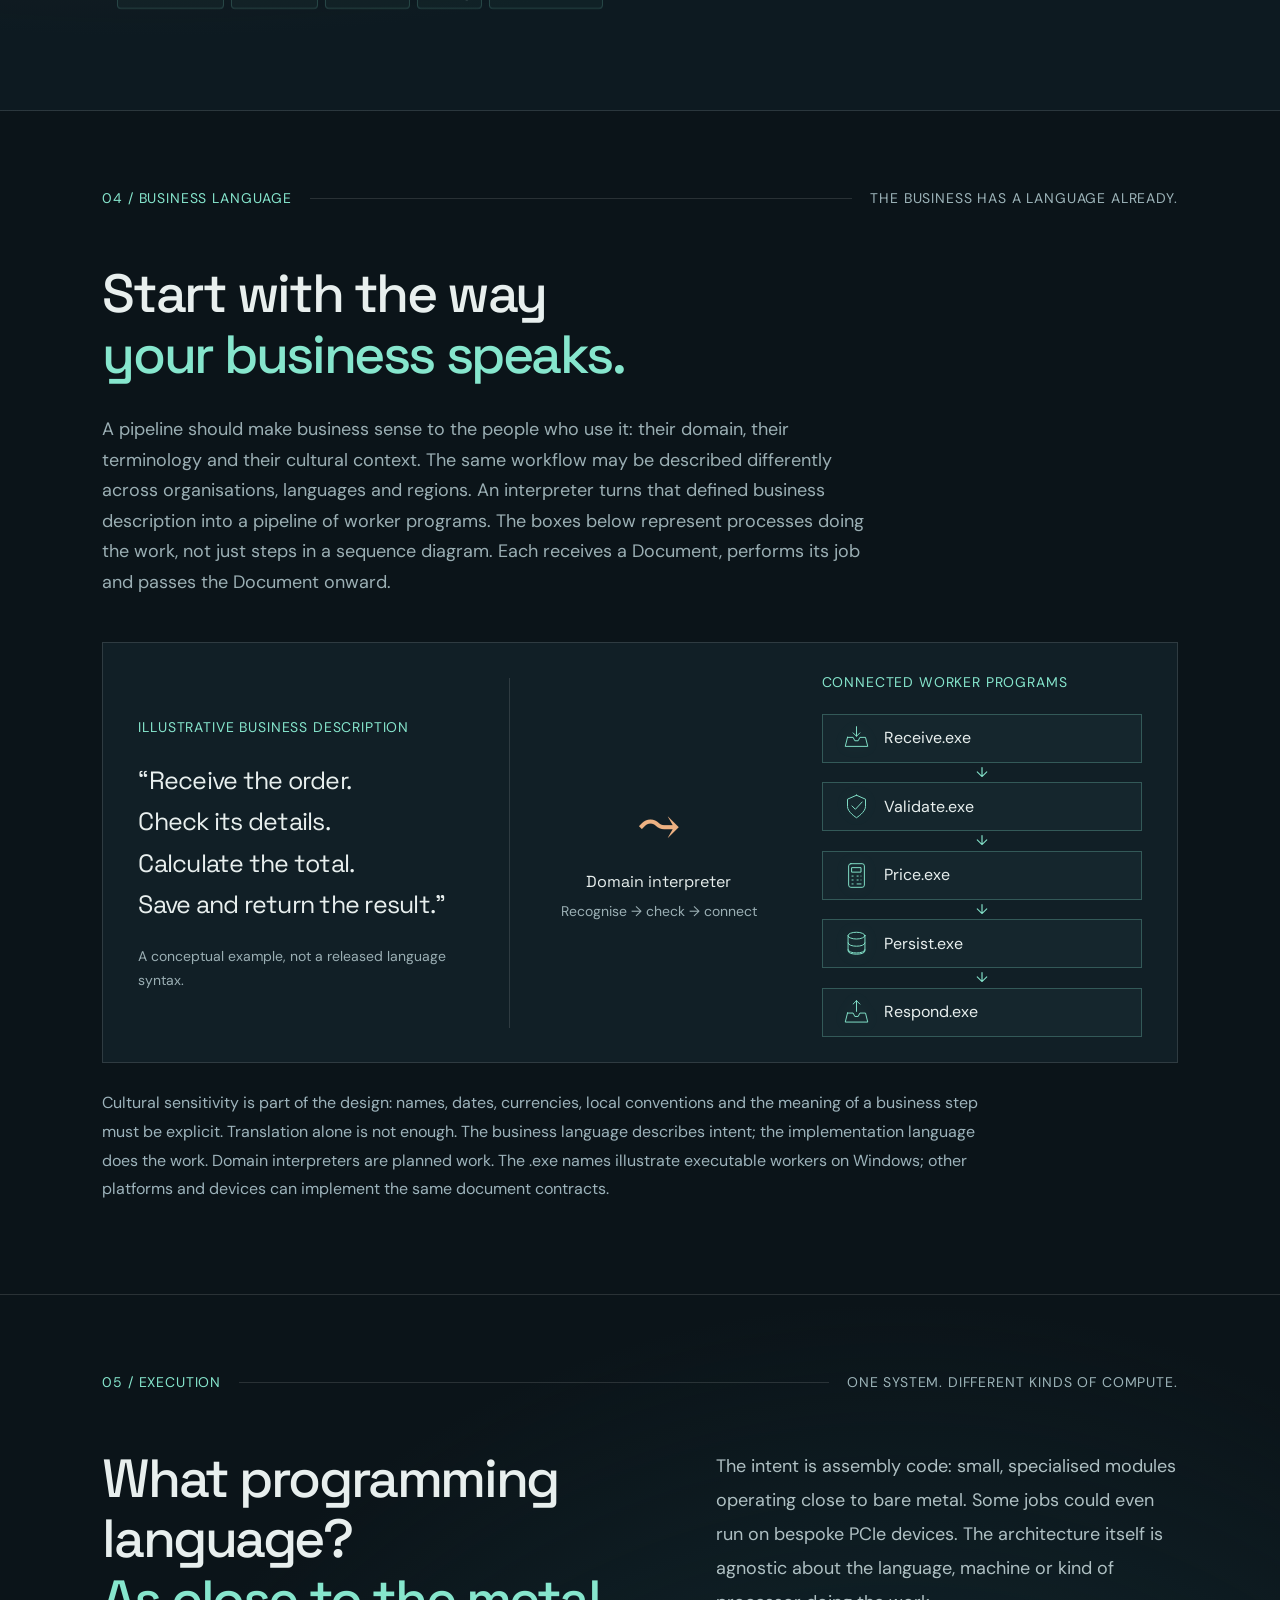
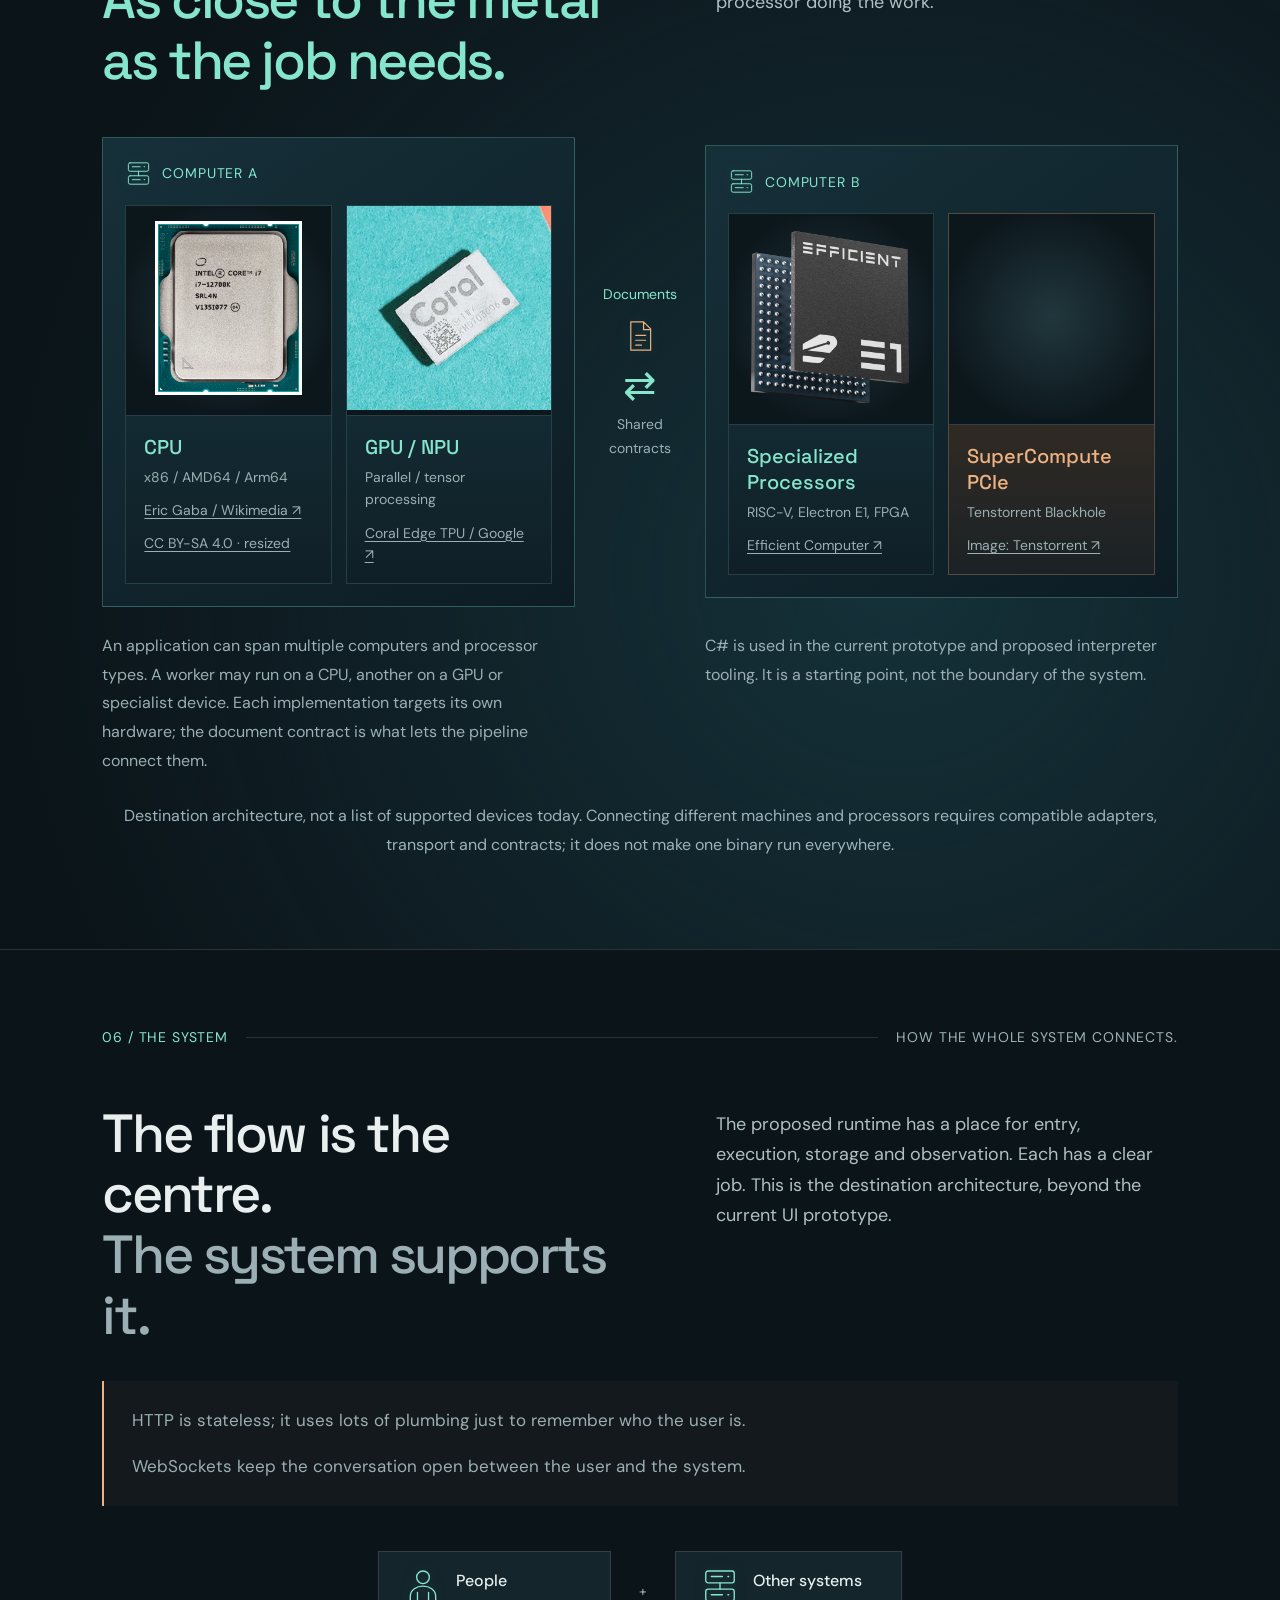
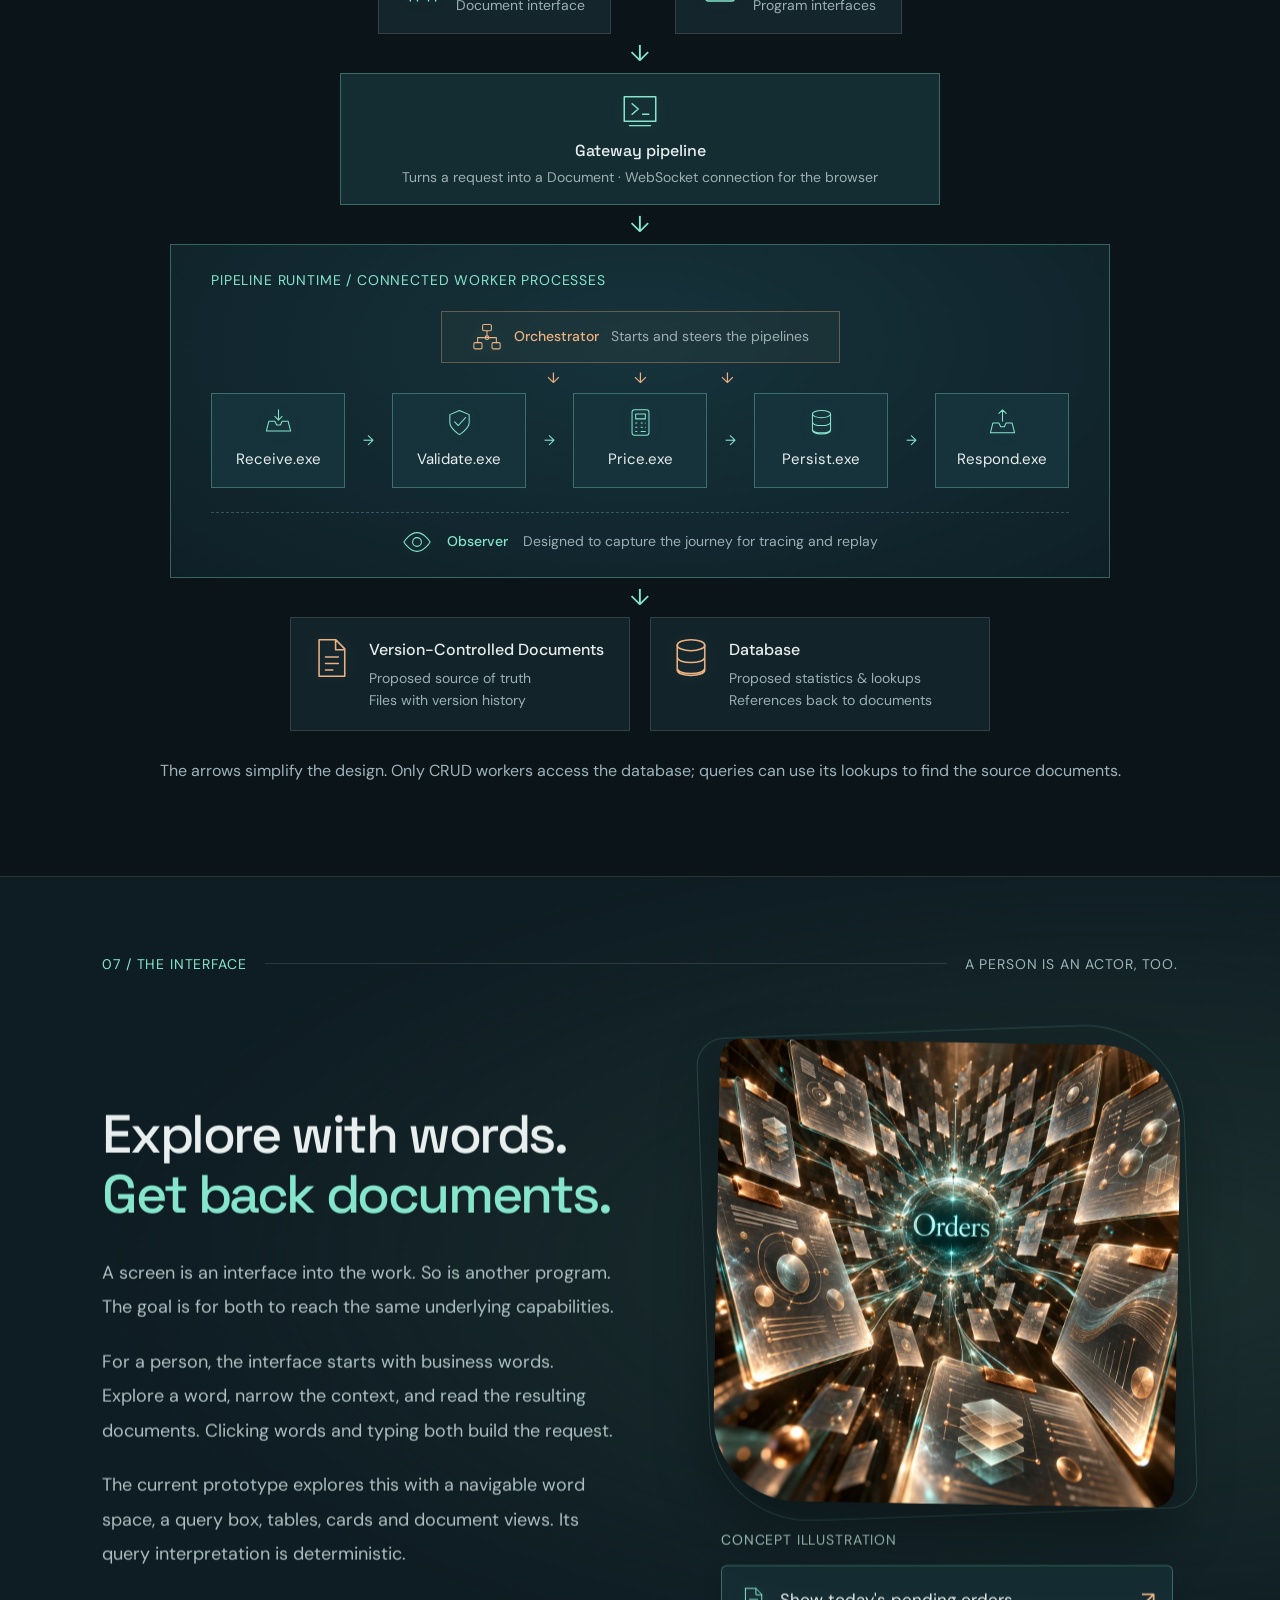
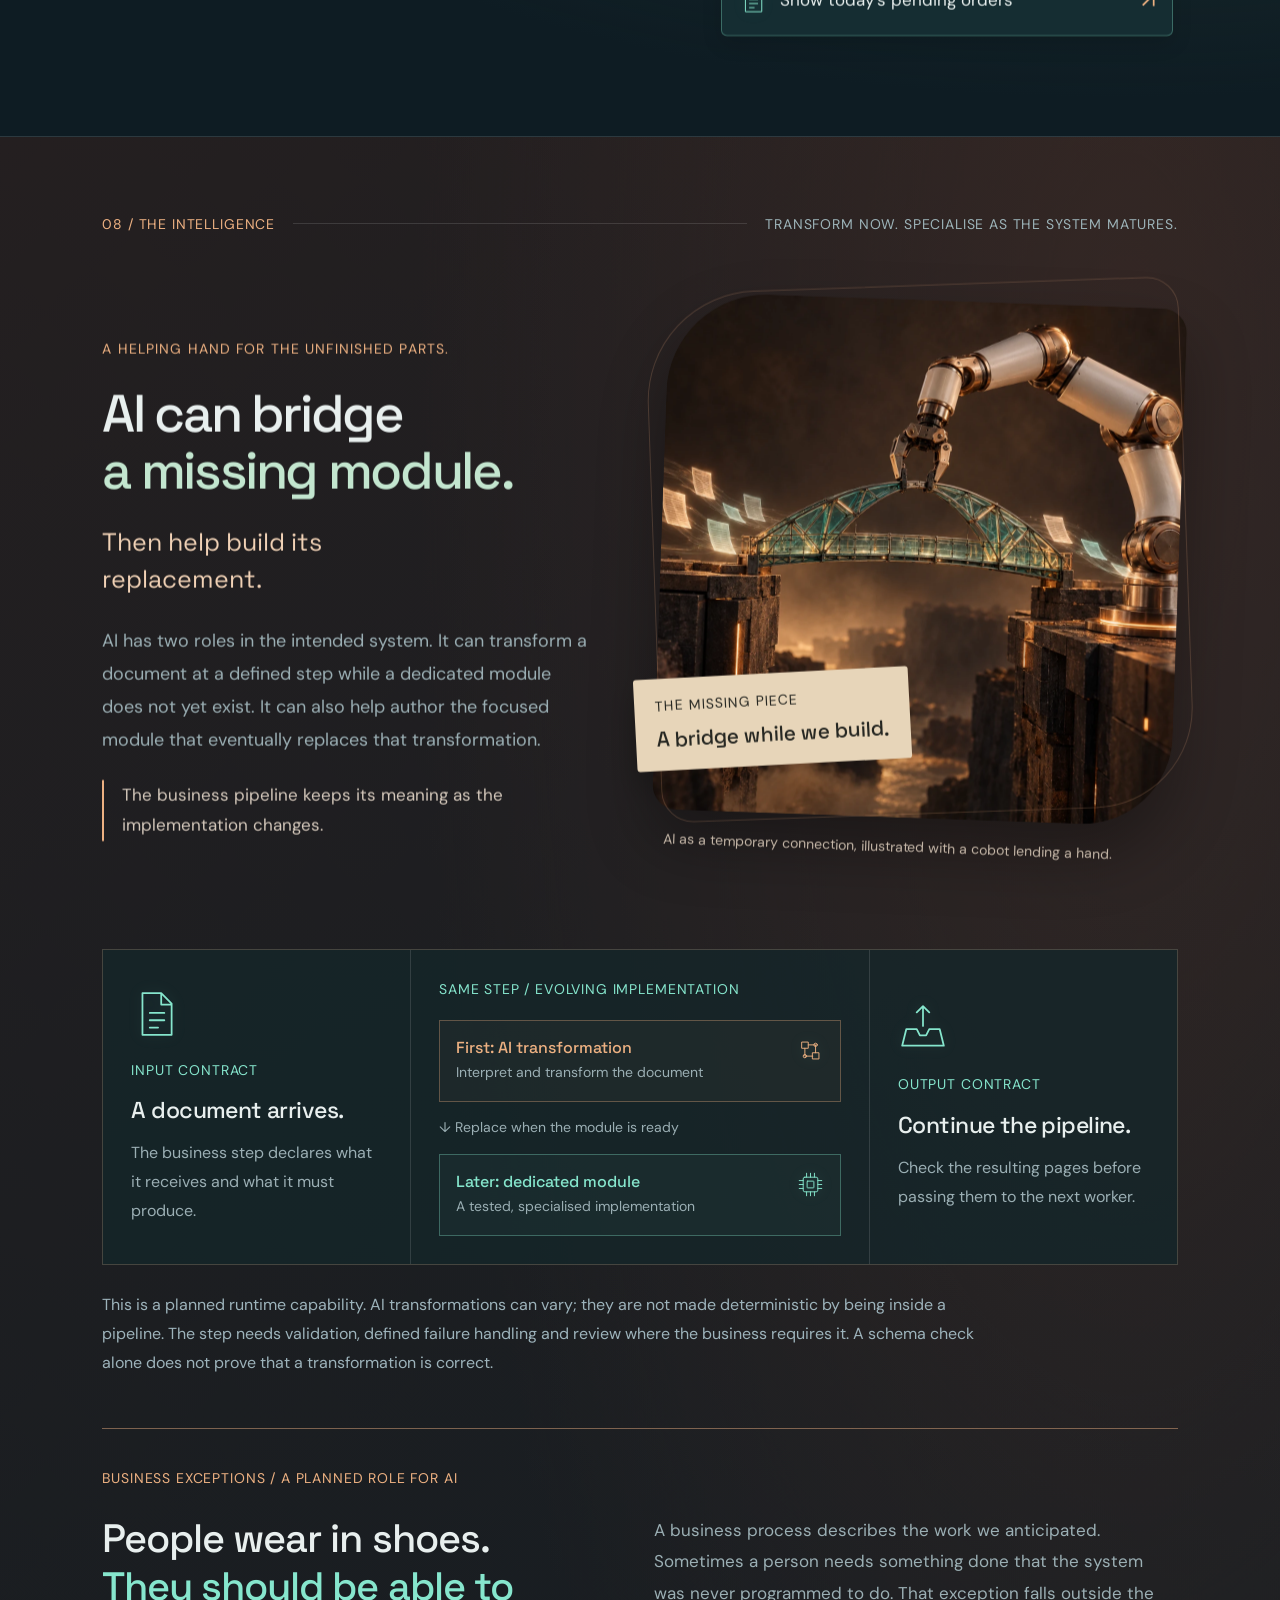
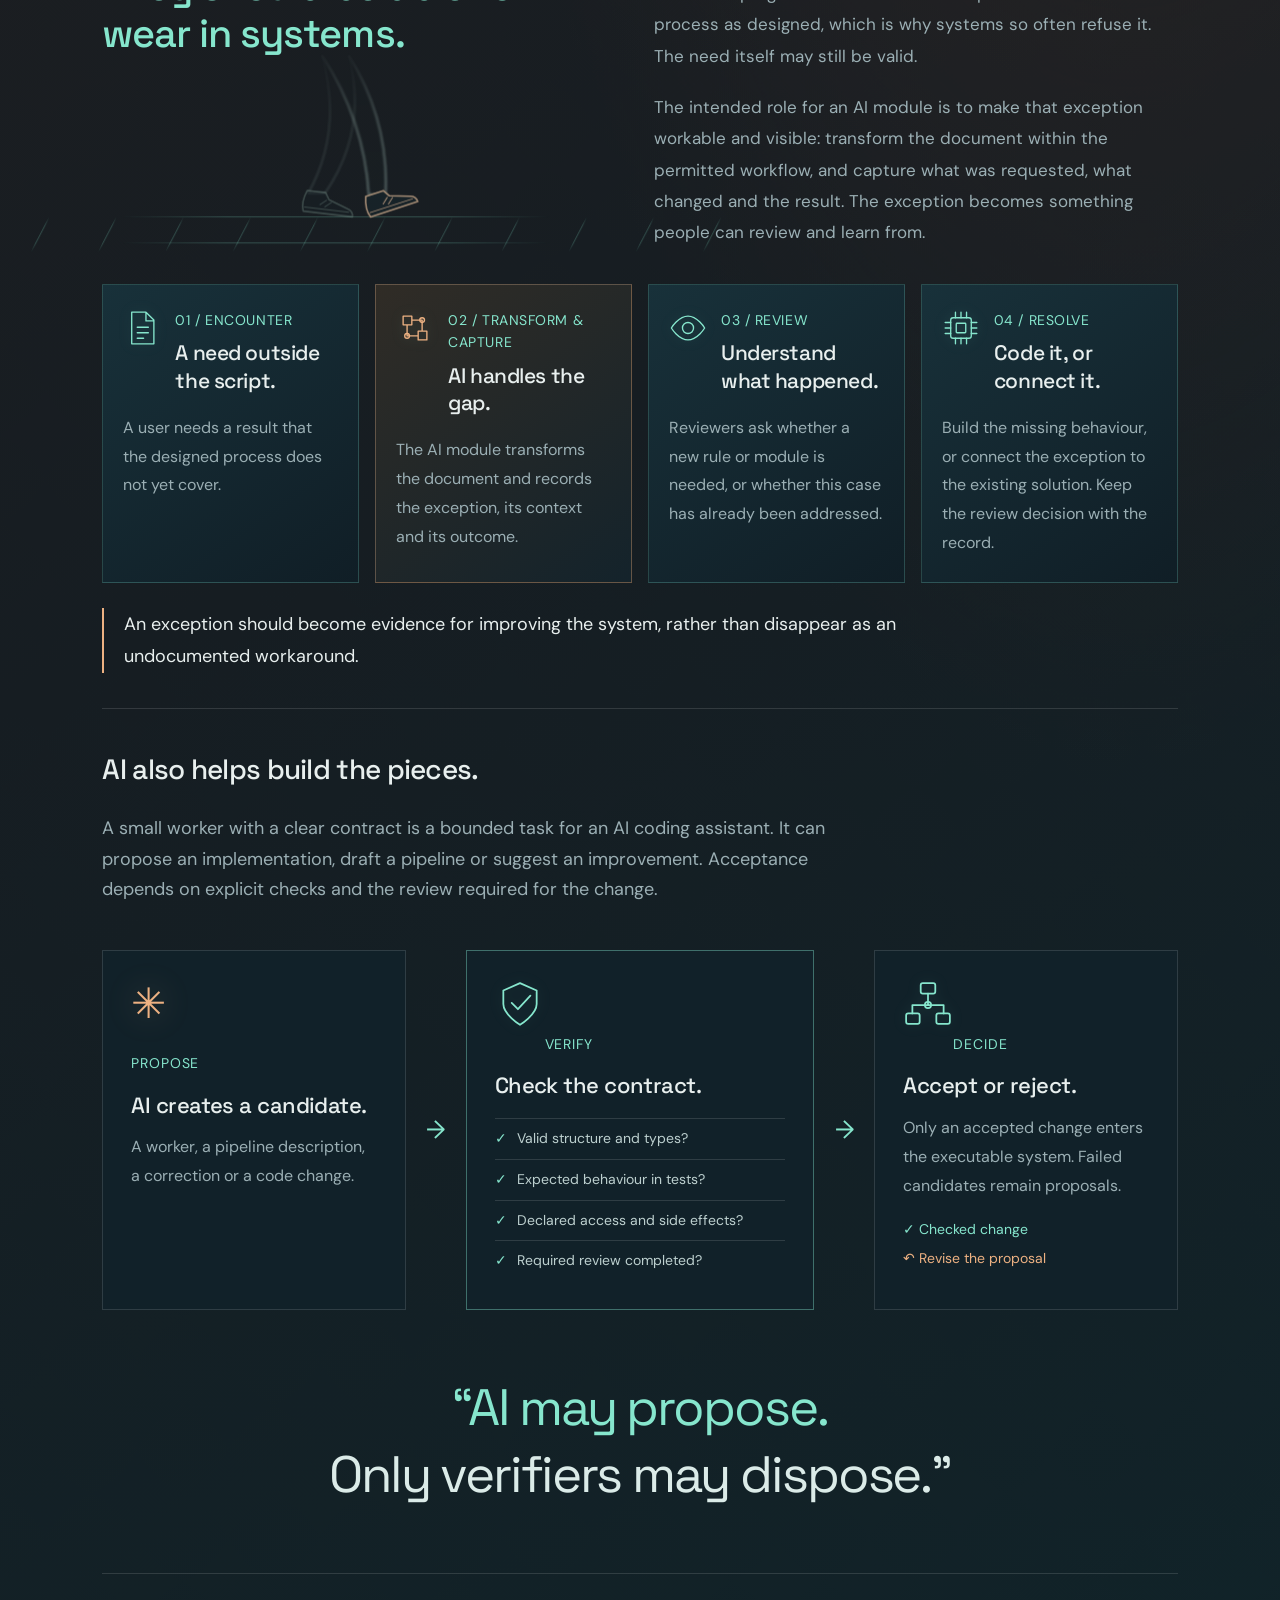
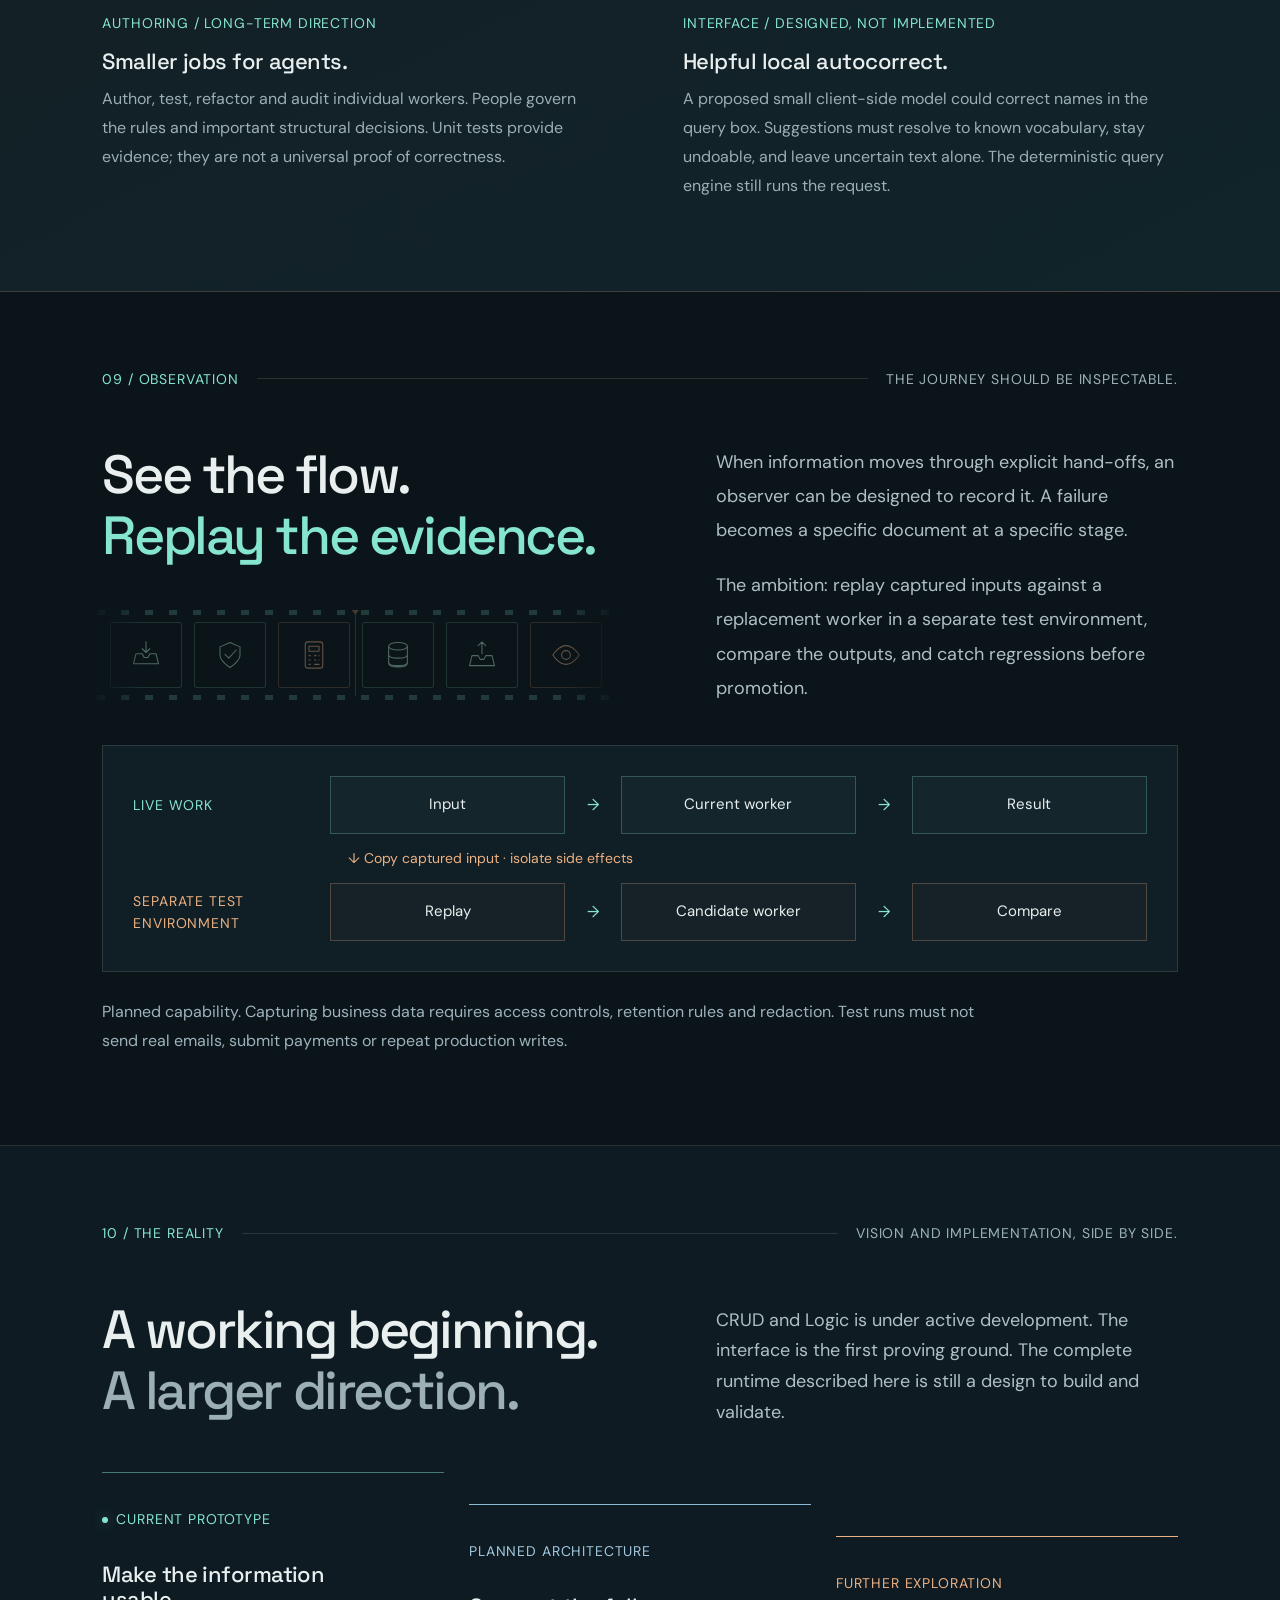
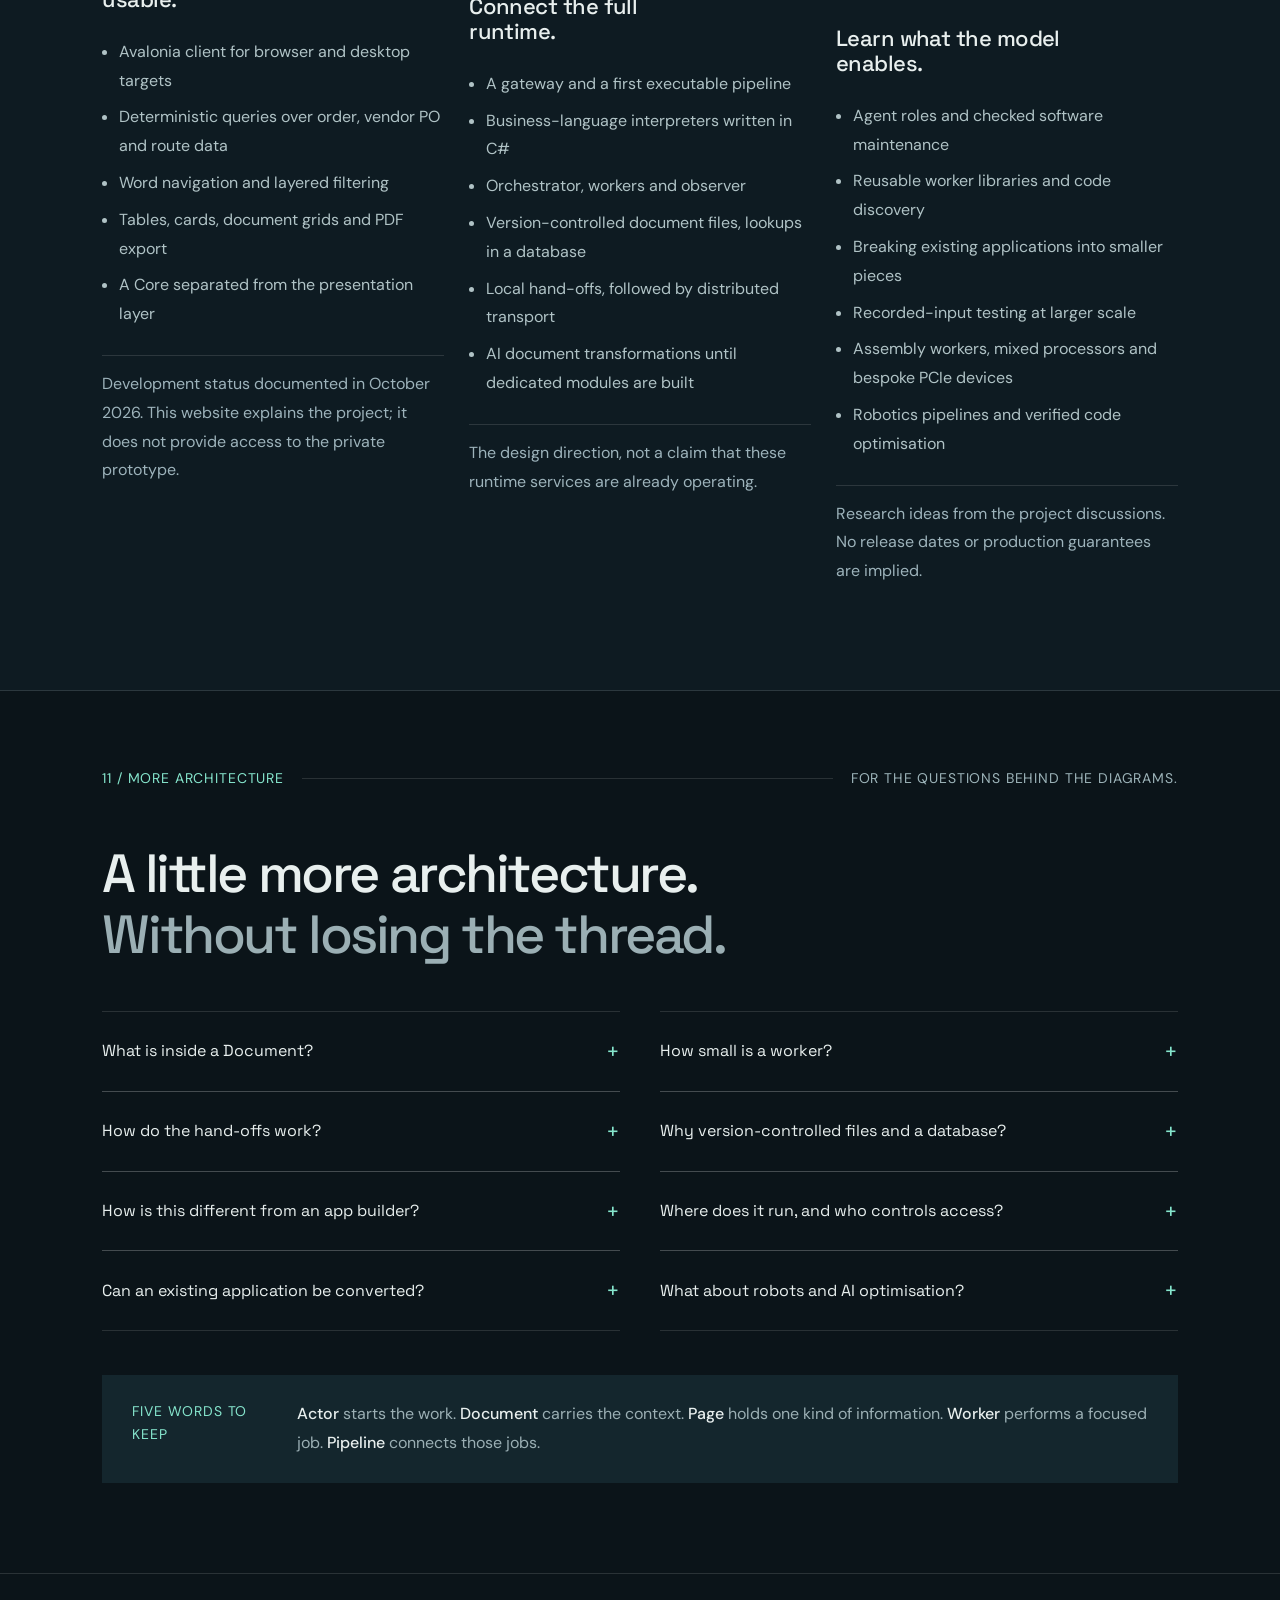
==== commit ba365e53: "Refine chapter navigation, hardware imagery, and explanatory animations" ====
--- a/index.html
+++ b/index.html
@@ -7,47 +7,47 @@
 <link rel="canonical" href="https://crudandlogic.com/"><meta name="theme-color" content="#0b1419"><meta name="color-scheme" content="dark">
 <meta property="og:type" content="website"><meta property="og:url" content="https://crudandlogic.com/"><meta property="og:title" content="CRUD &amp; Logic — Software, assembled."><meta property="og:description" content="Documents carry the context. Workers do one thing. Pipelines connect the work. A visual introduction for people who build business systems."><meta property="og:image" content="https://crudandlogic.com/assets/img/pipeline-world.webp"><meta property="og:image:alt" content="Glass documents flowing through precision-engineered gates">
 <meta name="twitter:card" content="summary_large_image"><meta name="twitter:title" content="CRUD &amp; Logic — Software, assembled."><meta name="twitter:description" content="An illustrated guide to documents, workers, pipelines and the role of AI."><meta name="twitter:image" content="https://crudandlogic.com/assets/img/pipeline-world.webp">
-<link rel="icon" href="favicon.svg" type="image/svg+xml"><link rel="preconnect" href="https://fonts.googleapis.com"><link rel="preconnect" href="https://fonts.gstatic.com" crossorigin><link href="https://fonts.googleapis.com/css2?family=DM+Sans:wght@400;500;600;700&amp;family=Space+Grotesk:wght@400;500;600;700&amp;display=swap" rel="stylesheet"><link rel="stylesheet" href="assets/css/site.css?v=20261027-23"><script src="assets/js/site.js?v=20261027-23" defer></script>
+<link rel="icon" href="favicon.svg" type="image/svg+xml"><link rel="preconnect" href="https://fonts.googleapis.com"><link rel="preconnect" href="https://fonts.gstatic.com" crossorigin><link href="https://fonts.googleapis.com/css2?family=DM+Sans:wght@400;500;600;700&amp;family=Space+Grotesk:wght@400;500;600;700&amp;display=swap" rel="stylesheet"><link rel="stylesheet" href="assets/css/site.css?v=20261027-49"><script src="assets/js/site.js?v=20261027-49" defer></script>
 </head>
 <body>
 <svg class="icon-sprite" xmlns="http://www.w3.org/2000/svg" aria-hidden="true"><defs><symbol id="icon-database" viewBox="0 0 48 48"><ellipse cx="24" cy="10" rx="15" ry="6"/><path d="M9 10v27c0 8 30 8 30 0V10M9 23c0 8 30 8 30 0M9 35c0 8 30 8 30 0"/></symbol><symbol id="icon-logic" viewBox="0 0 48 48"><path d="M9 9h11v11H9zM28 28h11v11H28zM20 14h13v14M14 20v14h14"/><circle cx="33" cy="14" r="3"/><circle cx="14" cy="34" r="3"/></symbol><symbol id="icon-workflow" viewBox="0 0 48 48"><rect x="17" y="4" width="14" height="10" rx="2"/><rect x="3" y="33" width="13" height="10" rx="2"/><rect x="32" y="33" width="13" height="10" rx="2"/><path d="M24 14v11M9 33v-8h30v8"/><circle cx="24" cy="25" r="3"/></symbol><symbol id="icon-inbox" viewBox="0 0 48 48"><path d="M8 22L4 38h40l-4-16H30l-3 6h-6l-3-6H8zM24 3v17m-6-6l6 6 6-6"/></symbol><symbol id="icon-check" viewBox="0 0 48 48"><path d="M24 4l16 7v13c0 10-16 20-16 20S8 34 8 24V11l16-7zM16 23l6 6 12-13"/></symbol><symbol id="icon-calculator" viewBox="0 0 48 48"><rect x="10" y="3" width="28" height="42" rx="4"/><path d="M16 10h16v8H16zM16 25h2m7 0h2m5 0h0M16 32h2m7 0h2m5 0h0M16 39h2m7 0h7"/></symbol><symbol id="icon-outbox" viewBox="0 0 48 48"><path d="M8 25L4 41h40l-4-16H30l-3 6h-6l-3-6H8zM24 22V3m-6 6l6-6 6 6"/></symbol><symbol id="icon-person" viewBox="0 0 48 48"><circle cx="24" cy="13" r="8"/><path d="M8 43v-6c0-17 32-17 32 0v6M17 32v11m14-11v11"/></symbol><symbol id="icon-server" viewBox="0 0 48 48"><rect x="6" y="5" width="36" height="15" rx="3"/><rect x="6" y="28" width="36" height="15" rx="3"/><path d="M13 12h14M13 35h14M34 12h1M34 35h1M24 20v8"/></symbol><symbol id="icon-document" viewBox="0 0 48 48"><path d="M11 4h18l10 10v30H11V4zM29 4v11h10M18 23h14M18 30h14M18 37h8"/></symbol><symbol id="icon-eye" viewBox="0 0 48 48"><path d="M3 24S12 9 24 9s21 15 21 15-9 15-21 15S3 24 3 24z"/><circle cx="24" cy="24" r="7"/></symbol><symbol id="icon-gateway" viewBox="0 0 48 48"><path d="M6 10h36v28H6zM15 18l7 6-7 6M27 30h7M12 43h24"/></symbol><symbol id="icon-chip" viewBox="0 0 48 48"><rect x="11" y="11" width="26" height="26" rx="3"/><rect x="18" y="18" width="12" height="12" rx="1"/><path d="M17 4v7m7-7v7m7-7v7M17 37v7m7-7v7m7-7v7M4 17h7m-7 7h7m-7 7h7M37 17h7m-7 7h7m-7 7h7"/></symbol><filter id="film-rewind-soft" x="-15%" y="-30%" width="130%" height="160%" color-interpolation-filters="sRGB"><feGaussianBlur stdDeviation="1.4 .15"/></filter><filter id="film-rewind-fast" x="-15%" y="-30%" width="130%" height="160%" color-interpolation-filters="sRGB"><feGaussianBlur stdDeviation="3.4 .3"/></filter></defs></svg>
 <a class="skip-link" href="#main">Skip to content</a>
 <header class="site-header"><a class="brand" href="#top"><span class="brand-icon" aria-hidden="true">c↗l</span> CRUD <span class="muted">&amp;</span> Logic<span class="mint">.</span></a><nav aria-label="Primary"><a href="#idea">The idea</a><a href="#pipeline">The pipeline</a><a href="#ai">Where AI fits</a><a href="#progress">In development <i class="status-dot"></i></a><a href="#contact">Discuss ↗</a></nav><button id="motion-toggle" type="button" aria-pressed="false" hidden>Pause animation Ⅱ</button></header>
 <main id="main">
-<section class="hero" id="top" aria-labelledby="hero-title"><div class="hero-image" aria-hidden="true"></div><div class="hero-shade" aria-hidden="true"></div><canvas id="hero-particles" aria-hidden="true"></canvas><div class="hero-content"><p class="eyebrow"><i class="status-dot"></i> A project in the making · An idea worth exploring</p><h1 id="hero-title">Software.<br><span class="mint">Assembled.</span></h1><p class="hero-lead">What if building a business system felt more like connecting the work you already understand?</p><p class="hero-sub">Small workers. Shared documents. Readable pipelines.<br>A place for AI, with clear rules for what runs.</p><a class="text-link" href="#idea">Start the field guide <span aria-hidden="true">↓</span></a></div><div class="hero-foot"><span>CRUD &amp; Logic / A visual field guide</span><span>01 — From idea to architecture</span><span>An artistic impression of information in motion</span></div></section>
-<nav class="chapter-nav" aria-label="Chapters"><a href="#idea">01 <span>The idea</span></a><a href="#pipeline">02 <span>The flow</span></a><a href="#architecture">06 <span>The system</span></a><a href="#ai">08 <span>The intelligence</span></a><a href="#progress">10 <span>The reality</span></a></nav>
+<section class="hero" id="top" aria-labelledby="hero-title"><div class="hero-image" aria-hidden="true"></div><div class="hero-shade" aria-hidden="true"></div><canvas id="hero-particles" aria-hidden="true"></canvas><div class="hero-content"><p class="eyebrow"><i class="status-dot"></i> A project in the making · An idea worth exploring</p><h1 id="hero-title">Software.<br><span class="mint">Assembled.</span></h1><p class="hero-lead">What if building a business system felt more like connecting the work you already understand?</p><p class="hero-sub">Small workers. Shared documents. Readable pipelines.<br>A place for AI, with clear rules for what runs.</p><a class="text-link" href="#idea">Start the field guide <span aria-hidden="true">↓</span></a></div><div class="hero-foot"><span>CRUD &amp; Logic / A visual field guide</span><span>From Idea to Architecture</span><span>An artistic impression of documents in motion</span></div></section>
+<nav class="chapter-nav" aria-label="Chapters"><a href="#idea">01 <span>The Idea</span></a><a href="#pipeline">02 <span>The Flow</span></a><a href="#documents">03 <span>Documents</span></a><a href="#language">04 <span>Business Language</span></a><a href="#execution">05 <span>Execution</span></a><a href="#architecture">06 <span>The System</span></a><a href="#interface">07 <span>The Interface</span></a><a href="#ai">08 <span>The Intelligence</span></a><a href="#observation">09 <span>Observation</span></a><a href="#progress">10 <span>The Reality</span></a><a href="#deep-dive">11 <span>More Architecture</span></a><a href="#contact">12 <span>The Direction</span></a></nav>
 
-<section class="panel" id="idea"><div class="section-label"><span>01 / THE STARTING POINT</span><i></i><span>Familiar pieces. A different arrangement.</span></div><div class="split"><div class="idea-heading-art"><h2>You know the work.<br><span class="muted">Why keep rebuilding<br>the machinery?</span></h2><div class="gears-scene" aria-hidden="true"><svg viewBox="0 0 300 170" focusable="false"><g transform="translate(94 85)"><g class="gear-wheel gear-clockwise"><path d="M48.30 -12.94 L49.21 -8.85 L61.63 -6.80 L61.63 6.80 L49.21 8.85 L48.30 12.94 L48.30 12.94 L47.04 16.94 L56.77 24.92 L49.97 36.70 L38.19 32.27 L35.36 35.36 L35.36 35.36 L32.27 38.19 L36.70 49.97 L24.92 56.77 L16.94 47.04 L12.94 48.30 L12.94 48.30 L8.85 49.21 L6.80 61.63 L-6.80 61.63 L-8.85 49.21 L-12.94 48.30 L-12.94 48.30 L-16.94 47.04 L-24.92 56.77 L-36.70 49.97 L-32.27 38.19 L-35.36 35.36 L-35.36 35.36 L-38.19 32.27 L-49.97 36.70 L-56.77 24.92 L-47.04 16.94 L-48.30 12.94 L-48.30 12.94 L-49.21 8.85 L-61.63 6.80 L-61.63 -6.80 L-49.21 -8.85 L-48.30 -12.94 L-48.30 -12.94 L-47.04 -16.94 L-56.77 -24.92 L-49.97 -36.70 L-38.19 -32.27 L-35.36 -35.36 L-35.36 -35.36 L-32.27 -38.19 L-36.70 -49.97 L-24.92 -56.77 L-16.94 -47.04 L-12.94 -48.30 L-12.94 -48.30 L-8.85 -49.21 L-6.80 -61.63 L6.80 -61.63 L8.85 -49.21 L12.94 -48.30 L12.94 -48.30 L16.94 -47.04 L24.92 -56.77 L36.70 -49.97 L32.27 -38.19 L35.36 -35.36 L35.36 -35.36 L38.19 -32.27 L49.97 -36.70 L56.77 -24.92 L47.04 -16.94 L48.30 -12.94 Z"/><circle r="34"/><circle r="12"/><path d="M13.00 0.00L33.00 0.00"/><path d="M-6.50 11.26L-16.50 28.58"/><path d="M-6.50 -11.26L-16.50 -28.58"/></g></g><g transform="translate(206 85)"><g class="gear-wheel gear-counterclockwise"><path d="M48.30 -12.94 L49.21 -8.85 L61.63 -6.80 L61.63 6.80 L49.21 8.85 L48.30 12.94 L48.30 12.94 L47.04 16.94 L56.77 24.92 L49.97 36.70 L38.19 32.27 L35.36 35.36 L35.36 35.36 L32.27 38.19 L36.70 49.97 L24.92 56.77 L16.94 47.04 L12.94 48.30 L12.94 48.30 L8.85 49.21 L6.80 61.63 L-6.80 61.63 L-8.85 49.21 L-12.94 48.30 L-12.94 48.30 L-16.94 47.04 L-24.92 56.77 L-36.70 49.97 L-32.27 38.19 L-35.36 35.36 L-35.36 35.36 L-38.19 32.27 L-49.97 36.70 L-56.77 24.92 L-47.04 16.94 L-48.30 12.94 L-48.30 12.94 L-49.21 8.85 L-61.63 6.80 L-61.63 -6.80 L-49.21 -8.85 L-48.30 -12.94 L-48.30 -12.94 L-47.04 -16.94 L-56.77 -24.92 L-49.97 -36.70 L-38.19 -32.27 L-35.36 -35.36 L-35.36 -35.36 L-32.27 -38.19 L-36.70 -49.97 L-24.92 -56.77 L-16.94 -47.04 L-12.94 -48.30 L-12.94 -48.30 L-8.85 -49.21 L-6.80 -61.63 L6.80 -61.63 L8.85 -49.21 L12.94 -48.30 L12.94 -48.30 L16.94 -47.04 L24.92 -56.77 L36.70 -49.97 L32.27 -38.19 L35.36 -35.36 L35.36 -35.36 L38.19 -32.27 L49.97 -36.70 L56.77 -24.92 L47.04 -16.94 L48.30 -12.94 Z"/><circle r="34"/><circle r="12"/><path d="M13.00 0.00L33.00 0.00"/><path d="M-6.50 11.26L-16.50 28.58"/><path d="M-6.50 -11.26L-16.50 -28.58"/></g></g></svg></div></div><div class="body-copy"><p>If you use app builders, you already think in records, rules, triggers and actions. An order arrives. Someone checks it. A price is calculated. The result goes somewhere.</p><p>Yet each application often rebuilds the same connections, hides rules inside screens, and makes a small change feel bigger than it should.</p><p class="emphasis">CRUD and Logic asks: can we make those pieces explicit, reusable and easy to rearrange?</p></div></div><div class="principles"><article><span class="number">01</span><svg class="principle-art" viewBox="0 0 48 48" aria-hidden="true"><use href="#icon-database"></use></svg><h3>CRUD holds the data.</h3><p>Create, Read, Update, Delete. Dedicated workers handle storing and retrieving information.</p><div class="mini-code" aria-hidden="true"><span>C</span><span>R</span><span>U</span><span>D</span></div></article><article><span class="number">02</span><svg class="principle-art" viewBox="0 0 48 48" aria-hidden="true"><use href="#icon-logic"></use></svg><h3>Logic does the thinking.</h3><p>Check a quantity. Apply a pricing rule. Work out a delivery date. Each worker has a focused job.</p><div class="mini-rule" aria-hidden="true">Inputs <b>ƒ</b> Result</div></article><article><span class="number">03</span><svg class="principle-art" viewBox="0 0 48 48" aria-hidden="true"><use href="#icon-workflow"></use></svg><h3>Pipelines connect the work.</h3><p>The sequence is a separate description. Change the route without hiding new rules inside a screen.</p><div class="mini-pipeline" aria-hidden="true"><i></i><b></b><i></i><b></b><i></i></div></article></div><p class="margin-note">Think of a flow in an app builder, carried down into the architecture of the whole system.</p><aside class="heritage" id="unix"><span class="tiny-label">FAMILIAR FOUNDATIONS / THE UNIX PIPELINE, EVOLVED</span><h3>Small programs. Connected to do a bigger job.</h3><p>Unix-based operating systems already let you pipe one program's output into the next program's input. Chain small programs together, and they perform a task that none of them handles alone. That compositional idea is a foundation of CRUD and Logic.</p><div class="unix-lineage"><div><span class="tiny-label">THE FAMILIAR UNIX MODEL</span><div class="unix-chain"><span>Read</span><b aria-hidden="true">|</b><span>Filter</span><b aria-hidden="true">|</b><span>Sort</span></div><small>Program output becomes the next program's input.</small></div><div><span class="tiny-label">THE CRUD &amp; LOGIC DIRECTION</span><div class="unix-chain document-chain"><span>Document</span><b aria-hidden="true">→</b><span>Worker</span><b aria-hidden="true">→</b><span>Document</span></div><small>Structured context moves through a business-domain pipeline.</small></div></div><p>CRUD and Logic is the next evolution of that concept: structured Documents carrying context, replaceable workers, and explicit orchestration expressed in the business's own domain and cultural language. AI can bridge a document transformation until a dedicated module is built.</p><p>It also draws on microservices, message passing, dataflow and workflow systems. The ambition is to bring these established ideas together with tighter orchestration, rather than claim the underlying idea of pipelining is new.</p></aside></section>
+<section class="panel" id="idea"><div class="section-label"><span>01 / The Idea</span><i></i><span>Familiar pieces. A different arrangement.</span></div><div class="split"><div class="idea-heading-art"><h2>You know the work.<br><span class="muted">Why keep rebuilding<br>the machinery?</span></h2><div class="gears-scene" aria-hidden="true"><svg viewBox="0 0 300 170" focusable="false"><g transform="translate(94 85)"><g class="gear-wheel gear-clockwise"><path d="M48.30 -12.94 L49.21 -8.85 L61.63 -6.80 L61.63 6.80 L49.21 8.85 L48.30 12.94 L48.30 12.94 L47.04 16.94 L56.77 24.92 L49.97 36.70 L38.19 32.27 L35.36 35.36 L35.36 35.36 L32.27 38.19 L36.70 49.97 L24.92 56.77 L16.94 47.04 L12.94 48.30 L12.94 48.30 L8.85 49.21 L6.80 61.63 L-6.80 61.63 L-8.85 49.21 L-12.94 48.30 L-12.94 48.30 L-16.94 47.04 L-24.92 56.77 L-36.70 49.97 L-32.27 38.19 L-35.36 35.36 L-35.36 35.36 L-38.19 32.27 L-49.97 36.70 L-56.77 24.92 L-47.04 16.94 L-48.30 12.94 L-48.30 12.94 L-49.21 8.85 L-61.63 6.80 L-61.63 -6.80 L-49.21 -8.85 L-48.30 -12.94 L-48.30 -12.94 L-47.04 -16.94 L-56.77 -24.92 L-49.97 -36.70 L-38.19 -32.27 L-35.36 -35.36 L-35.36 -35.36 L-32.27 -38.19 L-36.70 -49.97 L-24.92 -56.77 L-16.94 -47.04 L-12.94 -48.30 L-12.94 -48.30 L-8.85 -49.21 L-6.80 -61.63 L6.80 -61.63 L8.85 -49.21 L12.94 -48.30 L12.94 -48.30 L16.94 -47.04 L24.92 -56.77 L36.70 -49.97 L32.27 -38.19 L35.36 -35.36 L35.36 -35.36 L38.19 -32.27 L49.97 -36.70 L56.77 -24.92 L47.04 -16.94 L48.30 -12.94 Z"/><circle r="34"/><circle r="12"/><path d="M13.00 0.00L33.00 0.00"/><path d="M-6.50 11.26L-16.50 28.58"/><path d="M-6.50 -11.26L-16.50 -28.58"/></g></g><g transform="translate(206 85)"><g class="gear-wheel gear-counterclockwise"><path d="M48.30 -12.94 L49.21 -8.85 L61.63 -6.80 L61.63 6.80 L49.21 8.85 L48.30 12.94 L48.30 12.94 L47.04 16.94 L56.77 24.92 L49.97 36.70 L38.19 32.27 L35.36 35.36 L35.36 35.36 L32.27 38.19 L36.70 49.97 L24.92 56.77 L16.94 47.04 L12.94 48.30 L12.94 48.30 L8.85 49.21 L6.80 61.63 L-6.80 61.63 L-8.85 49.21 L-12.94 48.30 L-12.94 48.30 L-16.94 47.04 L-24.92 56.77 L-36.70 49.97 L-32.27 38.19 L-35.36 35.36 L-35.36 35.36 L-38.19 32.27 L-49.97 36.70 L-56.77 24.92 L-47.04 16.94 L-48.30 12.94 L-48.30 12.94 L-49.21 8.85 L-61.63 6.80 L-61.63 -6.80 L-49.21 -8.85 L-48.30 -12.94 L-48.30 -12.94 L-47.04 -16.94 L-56.77 -24.92 L-49.97 -36.70 L-38.19 -32.27 L-35.36 -35.36 L-35.36 -35.36 L-32.27 -38.19 L-36.70 -49.97 L-24.92 -56.77 L-16.94 -47.04 L-12.94 -48.30 L-12.94 -48.30 L-8.85 -49.21 L-6.80 -61.63 L6.80 -61.63 L8.85 -49.21 L12.94 -48.30 L12.94 -48.30 L16.94 -47.04 L24.92 -56.77 L36.70 -49.97 L32.27 -38.19 L35.36 -35.36 L35.36 -35.36 L38.19 -32.27 L49.97 -36.70 L56.77 -24.92 L47.04 -16.94 L48.30 -12.94 Z"/><circle r="34"/><circle r="12"/><path d="M13.00 0.00L33.00 0.00"/><path d="M-6.50 11.26L-16.50 28.58"/><path d="M-6.50 -11.26L-16.50 -28.58"/></g></g></svg></div></div><div class="body-copy"><p>If you use app builders, you already think in records, rules, triggers and actions. An order arrives. Someone checks it. A price is calculated. The result goes somewhere.</p><p>Yet each application often rebuilds the same connections, hides rules inside screens, and makes a small change feel bigger than it should.</p><p class="emphasis">CRUD and Logic asks: can we make those pieces explicit, reusable and easy to rearrange?</p></div></div><div class="principles"><article><span class="number">01</span><svg class="principle-art" viewBox="0 0 48 48" aria-hidden="true"><use href="#icon-database"></use></svg><h3>CRUD holds the data.</h3><p>Create, Read, Update, Delete. Dedicated workers handle storing and retrieving information.</p><div class="mini-code" aria-hidden="true"><span>C</span><span>R</span><span>U</span><span>D</span></div></article><article><span class="number">02</span><svg class="principle-art" viewBox="0 0 48 48" aria-hidden="true"><use href="#icon-logic"></use></svg><h3>Logic does the thinking.</h3><p>Check a quantity. Apply a pricing rule. Work out a delivery date. Each worker has a focused job.</p><div class="mini-rule" aria-hidden="true">Inputs <b>ƒ</b> Result</div></article><article><span class="number">03</span><svg class="principle-art" viewBox="0 0 48 48" aria-hidden="true"><use href="#icon-workflow"></use></svg><h3>Pipelines connect the work.</h3><p>The sequence is a separate description. Change the route without hiding new rules inside a screen.</p><div class="mini-pipeline" aria-hidden="true"><i></i><b></b><i></i><b></b><i></i></div></article></div><p class="margin-note">Think of a flow in an app builder, carried down into the architecture of the whole system.</p><aside class="heritage" id="unix"><span class="tiny-label">FAMILIAR FOUNDATIONS / THE UNIX PIPELINE, EVOLVED</span><h3>Small programs. Connected to do a bigger job.</h3><p>Unix-based operating systems already let you pipe one program's output into the next program's input. Chain small programs together, and they perform a task that none of them handles individually. That compositional idea is a foundation of CRUD and Logic.</p><div class="unix-lineage"><div><span class="tiny-label">THE FAMILIAR UNIX MODEL</span><div class="unix-chain"><span>Read</span><b aria-hidden="true">|</b><span>Filter</span><b aria-hidden="true">|</b><span>Sort</span></div><small>Program output becomes the next program's input.</small></div><div><span class="tiny-label">THE CRUD &amp; LOGIC DIRECTION</span><div class="unix-chain document-chain"><span>Event</span><b aria-hidden="true">→</b><span>Read</span><b aria-hidden="true">→</b><span>Compute</span><b aria-hidden="true">→</b><span>Persist</span><b aria-hidden="true">→</b><span>Reply</span></div><small>Structured context moves through a business-domain pipeline.</small></div></div><p>CRUD and Logic is the next evolution of that concept: structured Documents carrying context, replaceable workers, and explicit orchestration expressed in the business's own domain and cultural language. AI can bridge a document transformation until a dedicated module is built.</p><p>You can think of it like microservices, message passing, dataflow and workflow systems. The ambition is to bring these established ideas together with tighter orchestration, rather than claim the underlying idea of pipelining is new.</p></aside></section>
 
-<section class="panel pipeline-panel" id="pipeline"><div class="section-label"><span>02 / FOLLOW ONE DOCUMENT</span><i></i><span>A pipeline is a description of the work.</span></div><div class="split"><h2>One order.<br><span class="mint">A series of small jobs.</span></h2><p class="section-intro">Instead of one large program doing everything, a document moves through workers. Each reads what it needs, does its job, and passes the document forward.</p></div><div class="simulation"><div class="simulation-bar"><span><i class="status-dot"></i> ORDER PROCESSING <span class="muted">/ ILLUSTRATIVE EXAMPLE</span></span><button id="pipeline-play" type="button" hidden>Pause demo Ⅱ</button></div><div class="flow-track" id="flow-track"><div class="flow-line" aria-hidden="true"></div><div class="travelling-doc" aria-hidden="true">▤</div><button class="flow-step active" type="button" data-step="0" aria-pressed="true"><span class="step-icon" aria-hidden="true"><svg class="concept-icon" viewBox="0 0 48 48" aria-hidden="true"><use href="#icon-inbox"></use></svg></span><small>01 · ACTOR</small><strong>Receive order</strong><span>A person or another system</span></button><button class="flow-step" type="button" data-step="1" aria-pressed="false"><span class="step-icon" aria-hidden="true"><svg class="concept-icon" viewBox="0 0 48 48" aria-hidden="true"><use href="#icon-check"></use></svg></span><small>02 · LOGIC</small><strong>Check details</strong><span>Are the required pages here?</span></button><button class="flow-step" type="button" data-step="2" aria-pressed="false"><span class="step-icon" aria-hidden="true"><svg class="concept-icon" viewBox="0 0 48 48" aria-hidden="true"><use href="#icon-calculator"></use></svg></span><small>03 · LOGIC</small><strong>Calculate total</strong><span>Apply the agreed price rules</span></button><button class="flow-step" type="button" data-step="3" aria-pressed="false"><span class="step-icon" aria-hidden="true"><svg class="concept-icon" viewBox="0 0 48 48" aria-hidden="true"><use href="#icon-database"></use></svg></span><small>04 · CRUD</small><strong>Save document</strong><span>Keep the checked result</span></button><button class="flow-step" type="button" data-step="4" aria-pressed="false"><span class="step-icon" aria-hidden="true"><svg class="concept-icon" viewBox="0 0 48 48" aria-hidden="true"><use href="#icon-outbox"></use></svg></span><small>05 · OUTPUT</small><strong>Return result</strong><span>A document to read or use</span></button></div><div class="flow-detail"><div><span class="detail-kicker" id="step-label">STEP 01 / RECEIVE ORDER</span><h3 id="step-title">The document starts the journey.</h3><p id="step-description">A person or a connected system supplies the order. This example begins with an order page and its line items.</p></div><div class="document-preview"><div class="doc-title"><svg class="concept-icon" viewBox="0 0 48 48" aria-hidden="true"><use href="#icon-document"></use></svg> Order document <span>DEMO-1041</span></div><ul id="document-pages"><li>Order details</li><li>Line items</li></ul><p id="document-note">The same context travels with the work.</p></div></div><p class="simulation-note">Select any step to explore it. This animation explains the proposed runtime; it does not submit an order.</p><noscript><div class="pipeline-fallback"><p>The pipeline, step by step:</p><ol><li><b>Receive order.</b> A person or system supplies order details and line items.</li><li><b>Check details.</b> A validation worker checks required inputs and adds a validation page. Failed checks follow a defined error route.</li><li><b>Calculate total.</b> A pricing worker applies the agreed business rules and adds a pricing result without performing database access.</li><li><b>Save document.</b> A CRUD worker preserves the checked result. The proposed storage design versions document files in Git and keeps lookup references in Postgres.</li><li><b>Return result.</b> The gateway returns the result to a person or another system.</li></ol></div></noscript></div><div class="under-diagram"><p><b>Between jobs: a hand-off.</b> Queues give each stage somewhere to receive and pass on documents. Capacity, retries and failure handling still need explicit rules.</p><p><b>Outside the happy path:</b> a failed check should produce an error page or a defined error route. The system must make failure visible, not silently continue.</p></div></section>
+<section class="panel pipeline-panel" id="pipeline"><div class="section-label"><span>02 / The Flow</span><i></i><span>A pipeline is a description of the work.</span></div><div class="split"><h2>One order.<br><span class="mint">A series of small jobs.</span></h2><p class="section-intro">Instead of one large program doing everything, a document moves through workers. Each reads what it needs, does its job, and passes the document forward.</p></div><div class="simulation"><div class="simulation-bar"><span><i class="status-dot" aria-hidden="true"></i> ORDER PROCESSING <span class="muted">/ ILLUSTRATIVE EXAMPLE</span></span><button id="pipeline-play" type="button" hidden>Pause demo Ⅱ</button></div><div class="flow-track" id="flow-track"><div class="flow-line" aria-hidden="true"></div><div class="travelling-doc" aria-hidden="true">▤</div><button class="flow-step active" type="button" data-step="0" aria-pressed="true"><span class="step-icon" aria-hidden="true"><svg class="concept-icon" viewBox="0 0 48 48" aria-hidden="true"><use href="#icon-inbox"></use></svg></span><small>01 · ACTOR</small><strong>Receive order</strong><span>A person or another system</span></button><button class="flow-step" type="button" data-step="1" aria-pressed="false"><span class="step-icon" aria-hidden="true"><svg class="concept-icon" viewBox="0 0 48 48" aria-hidden="true"><use href="#icon-check"></use></svg></span><small>02 · LOGIC</small><strong>Check details</strong><span>Are the required pages here?</span></button><button class="flow-step" type="button" data-step="2" aria-pressed="false"><span class="step-icon" aria-hidden="true"><svg class="concept-icon" viewBox="0 0 48 48" aria-hidden="true"><use href="#icon-calculator"></use></svg></span><small>03 · LOGIC</small><strong>Calculate total</strong><span>Apply the agreed price rules</span></button><button class="flow-step" type="button" data-step="3" aria-pressed="false"><span class="step-icon" aria-hidden="true"><svg class="concept-icon" viewBox="0 0 48 48" aria-hidden="true"><use href="#icon-database"></use></svg></span><small>04 · CRUD</small><strong>Save document</strong><span>Keep the checked result</span></button><button class="flow-step" type="button" data-step="4" aria-pressed="false"><span class="step-icon" aria-hidden="true"><svg class="concept-icon" viewBox="0 0 48 48" aria-hidden="true"><use href="#icon-outbox"></use></svg></span><small>05 · OUTPUT</small><strong>Return result</strong><span>A document to read or use</span></button></div><div class="flow-detail"><div><span class="detail-kicker" id="step-label">STEP 01 / RECEIVE ORDER</span><h3 id="step-title">The document starts the journey.</h3><p id="step-description">A person or a connected system supplies the order. This example begins with an order page and its line items.</p></div><div class="document-preview"><div class="doc-title"><svg class="concept-icon" viewBox="0 0 48 48" aria-hidden="true"><use href="#icon-document"></use></svg> Order document <span>DEMO-1041</span></div><ul id="document-pages"><li>Order details</li><li>Line items</li></ul><p id="document-note">The same context travels with the work.</p></div></div><p class="simulation-note">Select any step to explore it. This animation explains the proposed runtime; it does not submit an order.</p><noscript><div class="pipeline-fallback"><p>The pipeline, step by step:</p><ol><li><b>Receive order.</b> A person or system supplies order details and line items.</li><li><b>Check details.</b> A validation worker checks required inputs and adds a validation page. Failed checks follow a defined error route.</li><li><b>Calculate total.</b> A pricing worker applies the agreed business rules and adds a pricing result without performing database access.</li><li><b>Save document.</b> A CRUD worker preserves the checked result. The proposed storage design keeps document files under version control and keeps lookup references in a database.</li><li><b>Return result.</b> The gateway returns the result to a person or another system.</li></ol></div></noscript></div><div class="under-diagram"><p><b>Between jobs: a hand-off.</b> Queues give each stage somewhere to receive and pass on documents. Capacity, retries and failure handling still need explicit rules.</p><p><b>Outside the happy path:</b> a failed check should produce an error page or a defined error route. The system must make failure visible, not silently continue.</p></div></section>
 
-<section class="panel document-panel" id="documents"><div class="section-label"><span>03 / THE SHARED CONTEXT</span><i></i><span>Documents travel. Pages accumulate.</span></div><div class="split align-center"><figure class="case-file-figure"><img src="assets/img/travelling-case-file.webp" alt="A tangible graphite and copper case file holds layered translucent pages, with incoming teal document sheets joining it" width="1200" height="1200" loading="lazy" decoding="async"><div class="case-file-callout"><span>ONE TRAVELLING DOCUMENT</span><b>The context comes with it.</b></div><figcaption><p>One envelope. Many kinds of information.</p><ul class="case-file-pages" aria-label="Example pages inside a document"><li>Order details</li><li>Line items</li><li>Validation</li><li>Pricing</li><li>Trace &amp; errors</li></ul></figcaption></figure><div class="body-copy"><h2>A travelling<br><span class="mint">case file.</span></h2><p>A Document holds the context for a business process. Inside it, Pages carry different kinds of information.</p><p>A worker reads the pages it understands, leaves unfamiliar pages alone, and adds the result of its work. The next worker gets the context as well as the result.</p><p>That shared contract is what makes replacement possible: a different implementation can do the same job if it honours the same inputs and outputs.</p><a class="text-link" href="#deep-dive">What is actually inside a Page? ↘</a></div></div></section>
+<section class="panel document-panel" id="documents"><div class="section-label"><span>03 / Documents</span><i></i><span>Documents travel. Pages accumulate.</span></div><div class="split align-center"><figure class="case-file-figure"><img src="assets/img/travelling-case-file.webp" alt="A tangible graphite and copper case file holds layered translucent pages, with incoming teal document sheets joining it" width="1200" height="1200" loading="lazy" decoding="async"><div class="case-file-callout"><span>ONE TRAVELLING DOCUMENT</span><b>The context comes with it.</b></div><figcaption><p>One envelope. Many kinds of information.</p><ul class="case-file-pages" aria-label="Example pages inside a document"><li>Order details</li><li>Line items</li><li>Validation</li><li>Pricing</li><li>Trace &amp; errors</li></ul></figcaption></figure><div class="body-copy"><h2>A travelling<br><span class="mint">case file.</span></h2><p>A Document holds the context for a business process. Inside it, Pages carry different kinds of information.</p><p>A worker reads the pages it understands, leaves unfamiliar pages alone, and adds the result of its work. The next worker gets the context as well as the result.</p><p>That shared contract is what makes replacement possible: a different implementation can do the same job if it honours the same inputs and outputs.</p><a class="text-link" href="#deep-dive">What is actually inside a Page? ↘</a></div></div></section>
 
-<section class="panel" id="language"><div class="section-label"><span>04 / DESCRIBE THE INTENT</span><i></i><span>The business has a language already.</span></div><h2>Start with the way<br><span class="mint">your business speaks.</span></h2><p class="wide-intro">A pipeline should make business sense to the people who use it: their domain, their terminology and their cultural context. The same workflow may be described differently across organisations, languages and regions. An interpreter turns that defined business description into a pipeline of worker programs. The boxes below represent processes doing the work, not just steps in a sequence diagram. Each receives a Document, performs its job and passes the Document onward.</p><div class="translation"><div class="language-input"><span class="detail-kicker">ILLUSTRATIVE BUSINESS DESCRIPTION</span><p>“Receive the order.<br>Check its details.<br>Calculate the total.<br>Save and return the result.”</p><small>A conceptual example, not a released language syntax.</small></div><div class="compiler"><span aria-hidden="true">⤳</span><b>Domain interpreter</b><small>Recognise → check → connect</small></div><div class="compiled"><span class="detail-kicker">CONNECTED WORKER PROGRAMS</span><div><span><svg class="concept-icon" viewBox="0 0 48 48" aria-hidden="true"><use href="#icon-inbox"></use></svg>Receive.exe</span><b aria-hidden="true">↓</b><span><svg class="concept-icon" viewBox="0 0 48 48" aria-hidden="true"><use href="#icon-check"></use></svg>Validate.exe</span><b aria-hidden="true">↓</b><span><svg class="concept-icon" viewBox="0 0 48 48" aria-hidden="true"><use href="#icon-calculator"></use></svg>Price.exe</span><b aria-hidden="true">↓</b><span><svg class="concept-icon" viewBox="0 0 48 48" aria-hidden="true"><use href="#icon-database"></use></svg>Persist.exe</span><b aria-hidden="true">↓</b><span><svg class="concept-icon" viewBox="0 0 48 48" aria-hidden="true"><use href="#icon-outbox"></use></svg>Respond.exe</span></div></div></div><p class="margin-note">Cultural sensitivity is part of the design: names, dates, currencies, local conventions and the meaning of a business step must be explicit. Translation alone is not enough. The business language describes intent; the implementation language does the work. Domain interpreters are planned work. The .exe names illustrate executable workers on Windows; other platforms and devices can implement the same document contracts.</p></section>
+<section class="panel" id="language"><div class="section-label"><span>04 / Business Language</span><i></i><span>The business has a language already.</span></div><h2>Start with the way<br><span class="mint">your business speaks.</span></h2><p class="wide-intro">A pipeline should make business sense to the people who use it: their domain, their terminology and their cultural context. The same workflow may be described differently across organisations, languages and regions. An interpreter turns that defined business description into a pipeline of worker programs. The boxes below represent processes doing the work, not just steps in a sequence diagram. Each receives a Document, performs its job and passes the Document onward.</p><div class="translation"><div class="language-input"><span class="detail-kicker">ILLUSTRATIVE BUSINESS DESCRIPTION</span><p>“Receive the order.<br>Check its details.<br>Calculate the total.<br>Save and return the result.”</p><small>A conceptual example, not a released language syntax.</small></div><div class="compiler"><span aria-hidden="true">⤳</span><b>Domain interpreter</b><small>Recognise → check → connect</small></div><div class="compiled"><span class="detail-kicker">CONNECTED WORKER PROGRAMS</span><div><span><svg class="concept-icon" viewBox="0 0 48 48" aria-hidden="true"><use href="#icon-inbox"></use></svg>Receive.exe</span><b aria-hidden="true">↓</b><span><svg class="concept-icon" viewBox="0 0 48 48" aria-hidden="true"><use href="#icon-check"></use></svg>Validate.exe</span><b aria-hidden="true">↓</b><span><svg class="concept-icon" viewBox="0 0 48 48" aria-hidden="true"><use href="#icon-calculator"></use></svg>Price.exe</span><b aria-hidden="true">↓</b><span><svg class="concept-icon" viewBox="0 0 48 48" aria-hidden="true"><use href="#icon-database"></use></svg>Persist.exe</span><b aria-hidden="true">↓</b><span><svg class="concept-icon" viewBox="0 0 48 48" aria-hidden="true"><use href="#icon-outbox"></use></svg>Respond.exe</span></div></div></div><p class="margin-note">Cultural sensitivity is part of the design: names, dates, currencies, local conventions and the meaning of a business step must be explicit. Translation alone is not enough. The business language describes intent; the implementation language does the work. Domain interpreters are planned work. The .exe names illustrate executable workers on Windows; other platforms and devices can implement the same document contracts.</p></section>
 
-<section class="panel hardware-panel" id="execution"><div class="section-label"><span>05 / THE EXECUTION LAYER</span><i></i><span>One system. Different kinds of compute.</span></div><div class="split"><h2>What programming language?<br><span class="mint">As close to the metal<br>as the job needs.</span></h2><div class="body-copy"><p>The intent is assembly code: small, specialised modules operating close to bare metal. Some jobs could even run on bespoke PCIe devices. The architecture itself is agnostic about the language, machine or kind of processor doing the work.</p></div></div><div class="hardware-map"><div class="hardware-host"><span class="tiny-label"><svg class="concept-icon" viewBox="0 0 48 48" aria-hidden="true"><use href="#icon-server"></use></svg> COMPUTER A</span><figure class="compute-node "><img src="assets/img/hardware-cpu.webp" alt="Generated illustration of a graphite CPU package with a luminous teal silicon die" width="960" height="960" loading="lazy" decoding="async"><figcaption><b>CPU</b><span>Assembly / native worker</span></figcaption></figure><figure class="compute-node "><img src="assets/img/hardware-gpu.webp" alt="Generated illustration of a GPU package surrounded by memory chips" width="960" height="960" loading="lazy" decoding="async"><figcaption><b>GPU</b><span>Specialised processing</span></figcaption></figure></div><div class="hardware-link"><span>Documents</span><svg class="concept-icon" viewBox="0 0 48 48" aria-hidden="true"><use href="#icon-document"></use></svg><b aria-hidden="true">⇄</b><small>Shared contracts</small></div><div class="hardware-host"><span class="tiny-label"><svg class="concept-icon" viewBox="0 0 48 48" aria-hidden="true"><use href="#icon-server"></use></svg> COMPUTER B</span><figure class="compute-node "><img src="assets/img/hardware-cpu.webp" alt="Illustrative processor package representing another compute target" width="960" height="960" loading="lazy" decoding="async"><figcaption><b>Another processor</b><span>A different implementation</span></figcaption></figure><figure class="compute-node bespoke"><img src="assets/img/hardware-accelerator.webp" alt="Generated illustration of a custom accelerator board with gold PCIe contacts" width="960" height="960" loading="lazy" decoding="async"><figcaption><b>Bespoke PCIe</b><span>A purpose-built module</span></figcaption></figure></div></div><div class="under-diagram hardware-context"><p>An application can span multiple computers and processor types. A worker may run on a CPU, another on a GPU or specialist device. Each implementation targets its own hardware; the document contract is what lets the pipeline connect them.</p><p>C# is used in the current prototype and proposed interpreter tooling. It is a starting point, not the boundary of the system.</p></div><p class="margin-note">Destination architecture, not a list of supported devices today. Connecting different machines and processors requires compatible adapters, transport and contracts; it does not make one binary run everywhere.</p></section>
+<section class="panel hardware-panel" id="execution"><div class="section-label"><span>05 / Execution</span><i></i><span>One system. Different kinds of compute.</span></div><div class="split"><h2>What programming language?<br><span class="mint">As close to the metal<br>as the job needs.</span></h2><div class="body-copy"><p>The intent is assembly code: small, specialised modules operating close to bare metal. Some jobs could even run on bespoke PCIe devices. The architecture itself is agnostic about the language, machine or kind of processor doing the work.</p></div></div><div class="hardware-map"><div class="hardware-host"><span class="tiny-label"><svg class="concept-icon" viewBox="0 0 48 48" aria-hidden="true"><use href="#icon-server"></use></svg> COMPUTER A</span><figure class="compute-node "><img class="product-photo" src="assets/img/intel-core-i7.webp" alt="Intel Core i7-12700K CPU photographed from above by Eric Gaba" width="1006" height="1200" loading="lazy" decoding="async"><figcaption><b>CPU</b><span>x86 / AMD64 / Arm64</span><a class="photo-credit" href="https://commons.wikimedia.org/wiki/File:Intel_CPU_Core_i7_12700K_Alder_Lake_top.jpg" target="_blank" rel="noopener noreferrer">Eric Gaba / Wikimedia ↗</a><a class="photo-credit" href="https://creativecommons.org/licenses/by-sa/4.0/" target="_blank" rel="noopener noreferrer">CC BY-SA 4.0 · resized</a></figcaption></figure><figure class="compute-node "><div class="product-photo-frame coral-photo-frame"><img class="coral-photo" src="assets/img/coral-edge-tpu.webp" alt="Google Coral Edge TPU accelerator module, cropped from Google’s product photograph" width="1600" height="979" loading="lazy" decoding="async"></div><figcaption><b>GPU / NPU</b><span>Parallel / tensor processing</span><a class="photo-credit" href="https://developers.googleblog.com/en/coral-makes-edge-ai-even-more-accessible-in-2020/" target="_blank" rel="noopener noreferrer">Coral Edge TPU / Google ↗</a></figcaption></figure></div><div class="hardware-link"><span>Documents</span><svg class="concept-icon" viewBox="0 0 48 48" aria-hidden="true"><use href="#icon-document"></use></svg><b aria-hidden="true">⇄</b><small>Shared contracts</small></div><div class="hardware-host"><span class="tiny-label"><svg class="concept-icon" viewBox="0 0 48 48" aria-hidden="true"><use href="#icon-server"></use></svg> COMPUTER B</span><figure class="compute-node "><img class="product-photo" src="assets/img/electron-e1.webp" alt="Efficient Computer Electron E1 processor, shown from the front and underside" width="1200" height="1200" loading="lazy" decoding="async"><figcaption><b>Specialized Processors</b><span>RISC-V, Electron E1, FPGA</span><a class="photo-credit" href="https://www.efficient.computer/press-kit" target="_blank" rel="noopener noreferrer">Efficient Computer ↗</a></figcaption></figure><figure class="compute-node bespoke"><div class="product-photo-frame"><img class="product-photo blackhole-photo" src="assets/img/blackhole-p100a.webp" alt="Tenstorrent Blackhole p100a PCIe accelerator board with its processor and PCIe connector visible" width="1200" height="1200" loading="lazy" decoding="async"></div><figcaption><b>SuperCompute PCIe</b><span>Tenstorrent Blackhole</span><a class="photo-credit" href="https://tenstorrent.com/en/hardware/cards" target="_blank" rel="noopener noreferrer">Image: Tenstorrent ↗</a></figcaption></figure></div></div><div class="under-diagram hardware-context"><p>An application can span multiple computers and processor types. A worker may run on a CPU, another on a GPU or specialist device. Each implementation targets its own hardware; the document contract is what lets the pipeline connect them.</p><p>C# is used in the current prototype and proposed interpreter tooling. It is a starting point, not the boundary of the system.</p></div><p class="margin-note">Destination architecture, not a list of supported devices today. Connecting different machines and processors requires compatible adapters, transport and contracts; it does not make one binary run everywhere.</p></section>
 
-<section class="panel" id="architecture"><div class="section-label"><span>06 / ZOOM OUT</span><i></i><span>How the whole system connects.</span></div><div class="split"><h2>The flow is the centre.<br><span class="muted">The system supports it.</span></h2><p class="section-intro">The proposed runtime has a place for entry, execution, storage and observation. Each has a clear job. This is the destination architecture, beyond the current UI prototype.</p></div><div class="system-map"><div class="map-top"><div class="map-actor"><svg class="concept-icon" viewBox="0 0 48 48" aria-hidden="true"><use href="#icon-person"></use></svg><b>People</b><small>Document interface</small></div><span class="map-plus">+</span><div class="map-actor"><svg class="concept-icon" viewBox="0 0 48 48" aria-hidden="true"><use href="#icon-server"></use></svg><b>Other systems</b><small>Program interfaces</small></div></div><div class="map-arrow" aria-hidden="true">↓</div><div class="map-gateway"><svg class="concept-icon" viewBox="0 0 48 48" aria-hidden="true"><use href="#icon-gateway"></use></svg><b>Gateway pipeline</b><span>Turns a request into a Document · WebSocket connection for the browser</span></div><div class="map-arrow" aria-hidden="true">↓</div><div class="runtime-box"><span class="runtime-label">PIPELINE RUNTIME / CONNECTED WORKER PROCESSES</span><div class="map-control"><div><svg class="concept-icon" viewBox="0 0 48 48" aria-hidden="true"><use href="#icon-workflow"></use></svg><b>Orchestrator</b><span>Starts and steers the pipelines</span></div><span aria-hidden="true">↓ ↓ ↓</span></div><div class="runtime-flow"><span><svg class="concept-icon" viewBox="0 0 48 48" aria-hidden="true"><use href="#icon-inbox"></use></svg>Receive.exe</span><i aria-hidden="true">→</i><span><svg class="concept-icon" viewBox="0 0 48 48" aria-hidden="true"><use href="#icon-check"></use></svg>Validate.exe</span><i aria-hidden="true">→</i><span><svg class="concept-icon" viewBox="0 0 48 48" aria-hidden="true"><use href="#icon-calculator"></use></svg>Price.exe</span><i aria-hidden="true">→</i><span><svg class="concept-icon" viewBox="0 0 48 48" aria-hidden="true"><use href="#icon-database"></use></svg>Persist.exe</span><i aria-hidden="true">→</i><span><svg class="concept-icon" viewBox="0 0 48 48" aria-hidden="true"><use href="#icon-outbox"></use></svg>Respond.exe</span></div><div class="map-observer"><svg class="concept-icon" viewBox="0 0 48 48" aria-hidden="true"><use href="#icon-eye"></use></svg><b>Observer</b><span>Designed to capture the journey for tracing and replay</span></div></div><div class="map-arrow" aria-hidden="true">↓</div><div class="map-storage"><div><svg class="concept-icon" viewBox="0 0 48 48" aria-hidden="true"><use href="#icon-document"></use></svg><b>Documents in Git</b><small>Proposed source of truth<br>Files with version history</small></div><div><svg class="concept-icon" viewBox="0 0 48 48" aria-hidden="true"><use href="#icon-database"></use></svg><b>Postgres</b><small>Proposed statistics &amp; lookups<br>References back to documents</small></div></div></div><p class="margin-note">The arrows simplify the design. Only CRUD workers access the database; queries can use its lookups to find the source documents.</p></section>
+<section class="panel" id="architecture"><div class="section-label"><span>06 / The System</span><i></i><span>How the whole system connects.</span></div><div class="split"><h2>The flow is the centre.<br><span class="muted">The system supports it.</span></h2><p class="section-intro">The proposed runtime has a place for entry, execution, storage and observation. Each has a clear job. This is the destination architecture, beyond the current UI prototype.</p></div><aside class="transport-note"><p>HTTP is stateless; it uses lots of plumbing just to remember who the user is.</p><p>WebSockets keep the conversation open between the user and the system.</p></aside><div class="system-map"><div class="map-top"><div class="map-actor"><svg class="concept-icon" viewBox="0 0 48 48" aria-hidden="true"><use href="#icon-person"></use></svg><b>People</b><small>Document interface</small></div><span class="map-plus">+</span><div class="map-actor"><svg class="concept-icon" viewBox="0 0 48 48" aria-hidden="true"><use href="#icon-server"></use></svg><b>Other systems</b><small>Program interfaces</small></div></div><div class="map-arrow" aria-hidden="true">↓</div><div class="map-gateway"><svg class="concept-icon" viewBox="0 0 48 48" aria-hidden="true"><use href="#icon-gateway"></use></svg><b>Gateway pipeline</b><span>Turns a request into a Document · WebSocket connection for the browser</span></div><div class="map-arrow" aria-hidden="true">↓</div><div class="runtime-box"><span class="runtime-label">PIPELINE RUNTIME / CONNECTED WORKER PROCESSES</span><div class="map-control"><div><svg class="concept-icon" viewBox="0 0 48 48" aria-hidden="true"><use href="#icon-workflow"></use></svg><b>Orchestrator</b><span>Starts and steers the pipelines</span></div><span aria-hidden="true">↓ ↓ ↓</span></div><div class="runtime-flow"><span><svg class="concept-icon" viewBox="0 0 48 48" aria-hidden="true"><use href="#icon-inbox"></use></svg>Receive.exe</span><i aria-hidden="true">→</i><span><svg class="concept-icon" viewBox="0 0 48 48" aria-hidden="true"><use href="#icon-check"></use></svg>Validate.exe</span><i aria-hidden="true">→</i><span><svg class="concept-icon" viewBox="0 0 48 48" aria-hidden="true"><use href="#icon-calculator"></use></svg>Price.exe</span><i aria-hidden="true">→</i><span><svg class="concept-icon" viewBox="0 0 48 48" aria-hidden="true"><use href="#icon-database"></use></svg>Persist.exe</span><i aria-hidden="true">→</i><span><svg class="concept-icon" viewBox="0 0 48 48" aria-hidden="true"><use href="#icon-outbox"></use></svg>Respond.exe</span></div><div class="map-observer"><svg class="concept-icon" viewBox="0 0 48 48" aria-hidden="true"><use href="#icon-eye"></use></svg><b>Observer</b><span>Designed to capture the journey for tracing and replay</span></div></div><div class="map-arrow" aria-hidden="true">↓</div><div class="map-storage"><div><svg class="concept-icon" viewBox="0 0 48 48" aria-hidden="true"><use href="#icon-document"></use></svg><b>Version-Controlled Documents</b><small>Proposed source of truth<br>Files with version history</small></div><div><svg class="concept-icon" viewBox="0 0 48 48" aria-hidden="true"><use href="#icon-database"></use></svg><b>Database</b><small>Proposed statistics &amp; lookups<br>References back to documents</small></div></div></div><p class="margin-note">The arrows simplify the design. Only CRUD workers access the database; queries can use its lookups to find the source documents.</p></section>
 
-<section class="panel interface-panel" id="interface"><div class="section-label"><span>07 / THE HUMAN SIDE</span><i></i><span>A person is an actor, too.</span></div><div class="split align-center"><div class="body-copy"><h2>Explore with words.<br><span class="mint">Get back documents.</span></h2><p>A screen is an interface into the work. So is another program. The goal is for both to reach the same underlying capabilities.</p><p>For a person, the interface starts with business words. Explore a word, narrow the context, and read the resulting documents. Clicking words and typing both build the request.</p><p>The current prototype explores this with a navigable word space, a query box, tables, cards and document views. Its query interpretation is deterministic.</p></div><figure class="orders-figure"><div class="orders-art"><img src="assets/img/orders-document-space.webp" alt="Orders stays at the centre of an information space as translucent documents fan outward toward the viewer" width="1200" height="1200" loading="lazy" decoding="async"></div><figcaption><span class="tiny-label">CONCEPT ILLUSTRATION</span><div class="orders-query"><svg class="concept-icon" viewBox="0 0 48 48" aria-hidden="true"><use href="#icon-document"></use></svg><span>Show today's pending orders</span><b aria-hidden="true">↗</b></div></figcaption></figure></div></section>
+<section class="panel interface-panel" id="interface"><div class="section-label"><span>07 / The Interface</span><i></i><span>A person is an actor, too.</span></div><div class="split align-center"><div class="body-copy"><h2>Explore with words.<br><span class="mint">Get back documents.</span></h2><p>A screen is an interface into the work. So is another program. The goal is for both to reach the same underlying capabilities.</p><p>For a person, the interface starts with business words. Explore a word, narrow the context, and read the resulting documents. Clicking words and typing both build the request.</p><p>The current prototype explores this with a navigable word space, a query box, tables, cards and document views. Its query interpretation is deterministic.</p></div><figure class="orders-figure"><div class="orders-art"><img src="assets/img/orders-document-space.webp" alt="Orders stays at the centre of an information space as translucent documents fan outward toward the viewer" width="1200" height="1200" loading="lazy" decoding="async"></div><figcaption><span class="tiny-label">CONCEPT ILLUSTRATION</span><div class="orders-query"><svg class="concept-icon" viewBox="0 0 48 48" aria-hidden="true"><use href="#icon-document"></use></svg><span>Show today's pending orders</span><b aria-hidden="true">↗</b></div></figcaption></figure></div></section>
 
-<section class="panel ai-panel" id="ai"><div class="section-label"><span>08 / WHERE AI FITS</span><i></i><span>Transform now. Specialise as the system matures.</span></div><div class="ai-illustrated-intro"><div class="ai-story-copy"><p class="ai-story-kicker">A HELPING HAND FOR THE UNFINISHED PARTS.</p><h2>AI can bridge<br><span class="mint">a missing module.</span></h2><p class="ai-intro-deck">Then help build its replacement.</p><p class="wide-intro">AI has two roles in the intended system. It can transform a document at a defined step while a dedicated module does not yet exist. It can also help author the focused module that eventually replaces that transformation.</p><p class="ai-story-foot">The business pipeline keeps its meaning as the implementation changes.</p></div><figure class="cobot-figure"><img src="assets/img/cobot-bridge.webp" alt="An articulated collaborative robot holds a miniature teal bridge in its gripper, connecting two separated platforms as document sheets travel across" width="1200" height="1200" loading="lazy" decoding="async"><div class="bridge-callout"><span>THE MISSING PIECE</span><b>A bridge while we build.</b></div><figcaption>AI as a temporary connection, illustrated with a cobot lending a hand.</figcaption></figure></div><div class="transformation-bridge"><div><svg class="concept-icon" viewBox="0 0 48 48" aria-hidden="true"><use href="#icon-document"></use></svg><span class="tiny-label">INPUT CONTRACT</span><h3>A document arrives.</h3><p>The business step declares what it receives and what it must produce.</p></div><div class="bridge-worker"><span class="tiny-label">SAME STEP / EVOLVING IMPLEMENTATION</span><div class="bridge-option"><svg class="concept-icon" viewBox="0 0 48 48" aria-hidden="true"><use href="#icon-logic"></use></svg><b>First: AI transformation</b><span>Interpret and transform the document</span></div><span class="bridge-replace">↓ Replace when the module is ready</span><div class="bridge-option native"><svg class="concept-icon" viewBox="0 0 48 48" aria-hidden="true"><use href="#icon-chip"></use></svg><b>Later: dedicated module</b><span>A tested, specialised implementation</span></div></div><div><svg class="concept-icon" viewBox="0 0 48 48" aria-hidden="true"><use href="#icon-outbox"></use></svg><span class="tiny-label">OUTPUT CONTRACT</span><h3>Continue the pipeline.</h3><p>Check the resulting pages before passing them to the next worker.</p></div></div><p class="margin-note">This is a planned runtime capability. AI transformations can vary; they are not made deterministic by being inside a pipeline. The step needs validation, defined failure handling and review where the business requires it. A schema check alone does not prove that a transformation is correct.</p><section class="exception-panel" id="exceptions" aria-labelledby="exceptions-title"><span class="tiny-label">BUSINESS EXCEPTIONS / A PLANNED ROLE FOR AI</span><div class="exception-copy"><div class="exception-heading-art"><h3 id="exceptions-title">People wear in shoes.<br><span class="mint">They should be able to wear in systems.</span></h3><div class="walking-scene" aria-hidden="true"><svg viewBox="0 0 520 250" focusable="false"><defs><linearGradient id="walk-fade" x1="0" y1="0" x2="0" y2="1"><stop offset="0" stop-color="white" stop-opacity="0"/><stop offset=".35" stop-color="white" stop-opacity=".6"/><stop offset="1" stop-color="white"/></linearGradient><mask id="walk-trouser-mask"><rect width="520" height="250" fill="url(#walk-fade)"/></mask><linearGradient id="pavement-fade"><stop stop-color="#86e6cd" stop-opacity="0"/><stop offset=".25" stop-color="#86e6cd" stop-opacity=".5"/><stop offset=".75" stop-color="#86e6cd" stop-opacity=".5"/><stop offset="1" stop-color="#86e6cd" stop-opacity="0"/></linearGradient></defs><g class="walking-pavement"><path d="M0 207H520 M0 238H520"/><g class="pavement-scroll"><path d="M-80 207 l-22 42"/><path d="M0 207 l-22 42"/><path d="M80 207 l-22 42"/><path d="M160 207 l-22 42"/><path d="M240 207 l-22 42"/><path d="M320 207 l-22 42"/><path d="M400 207 l-22 42"/><path d="M480 207 l-22 42"/><path d="M560 207 l-22 42"/><path d="M640 207 l-22 42"/><path d="M720 207 l-22 42"/></g></g><path class="walking-trouser walk-back-leg" d="M 244.00 14.00 Q 269.94 103.59 228.00 178.88 L 248.00 178.88 Q 299.94 103.59 276.00 14.00"/><g class="walking-shoe walk-back-shoe" style="transform:translate(238.00px,183.88px) rotate(6.68deg)"><path d="M-12-7 H10 L15 1 38 9 Q45 11 45 18 H-14 Q-18 8-12-7Z"/><path d="M-13 13 H40 M12 2 5 8 M18 4 11 10"/></g><path class="walking-trouser walk-front-leg" d="M 244.00 14.00 Q 294.78 92.56 300.00 180.55 L 320.00 180.55 Q 324.78 92.56 276.00 14.00"/><g class="walking-shoe walk-front-shoe" style="transform:translate(310.00px,185.55px) rotate(-18.00deg)"><path d="M-12-7 H10 L15 1 38 9 Q45 11 45 18 H-14 Q-18 8-12-7Z"/><path d="M-13 13 H40 M12 2 5 8 M18 4 11 10"/></g></svg></div></div><div><p>A business process describes the work we anticipated. Sometimes a person needs something done that the system was never programmed to do. That exception falls outside the process as designed, which is why systems so often refuse it. The need itself may still be valid.</p><p>The intended role for an AI module is to make that exception workable and visible: transform the document within the permitted workflow, and capture what was requested, what changed and the result. The exception becomes something people can review and learn from.</p></div></div><div class="exception-flow"><article><div class="exception-heading"><svg class="concept-icon" viewBox="0 0 48 48" aria-hidden="true"><use href="#icon-document"></use></svg><div><span class="tiny-label">01 / ENCOUNTER</span><h4>A need outside the script.</h4></div></div><p>A user needs a result that the designed process does not yet cover.</p></article><article><div class="exception-heading"><svg class="concept-icon" viewBox="0 0 48 48" aria-hidden="true"><use href="#icon-logic"></use></svg><div><span class="tiny-label">02 / TRANSFORM &amp; CAPTURE</span><h4>AI handles the gap.</h4></div></div><p>The AI module transforms the document and records the exception, its context and its outcome.</p></article><article><div class="exception-heading"><svg class="concept-icon" viewBox="0 0 48 48" aria-hidden="true"><use href="#icon-eye"></use></svg><div><span class="tiny-label">03 / REVIEW</span><h4>Understand what happened.</h4></div></div><p>Reviewers ask whether a new rule or module is needed, or whether this case has already been addressed.</p></article><article><div class="exception-heading"><svg class="concept-icon" viewBox="0 0 48 48" aria-hidden="true"><use href="#icon-chip"></use></svg><div><span class="tiny-label">04 / RESOLVE</span><h4>Code it, or connect it.</h4></div></div><p>Build the missing behaviour, or connect the exception to the existing solution. Keep the review decision with the record.</p></article></div><p class="exception-takeaway">An exception should become evidence for improving the system, rather than disappear as an undocumented workaround.</p></section><h3 class="authoring-heading">AI also helps build the pieces.</h3><p class="wide-intro">A small worker with a clear contract is a bounded task for an AI coding assistant. It can propose an implementation, draft a pipeline or suggest an improvement. Acceptance depends on explicit checks and the review required for the change.</p><div class="ai-flow"><div><span class="orb" aria-hidden="true">✳</span><span class="detail-kicker">PROPOSE</span><h3>AI creates a candidate.</h3><p>A worker, a pipeline description, a correction or a code change.</p></div><span class="ai-arrow" aria-hidden="true">→</span><div class="ai-gate"><svg class="concept-icon" viewBox="0 0 48 48" aria-hidden="true"><use href="#icon-check"></use></svg><span class="detail-kicker">VERIFY</span><h3>Check the contract.</h3><ul><li>Valid structure and types?</li><li>Expected behaviour in tests?</li><li>Declared access and side effects?</li><li>Required review completed?</li></ul></div><span class="ai-arrow" aria-hidden="true">→</span><div><svg class="concept-icon" viewBox="0 0 48 48" aria-hidden="true"><use href="#icon-workflow"></use></svg><span class="detail-kicker">DECIDE</span><h3>Accept or reject.</h3><p>Only an accepted change enters the executable system. Failed candidates remain proposals.</p><span class="accepted">✓ Checked change</span><span class="rejected">↶ Revise the proposal</span></div></div><blockquote>“AI may propose.<br>Only verifiers may dispose.”</blockquote><div class="ai-notes"><article><span class="tiny-label">AUTHORING / LONG-TERM DIRECTION</span><h3>Smaller jobs for agents.</h3><p>Author, test, refactor and audit individual workers. People govern the rules and important structural decisions. Unit tests provide evidence; they are not a universal proof of correctness.</p></article><article><span class="tiny-label">INTERFACE / DESIGNED, NOT IMPLEMENTED</span><h3>Helpful local autocorrect.</h3><p>A proposed small client-side model could correct names in the query box. Suggestions must resolve to known vocabulary, stay undoable, and leave uncertain text alone. The deterministic query engine still runs the request.</p></article></div></section>
+<section class="panel ai-panel" id="ai"><div class="section-label"><span>08 / The Intelligence</span><i></i><span>Transform now. Specialise as the system matures.</span></div><div class="ai-illustrated-intro"><div class="ai-story-copy"><p class="ai-story-kicker">A HELPING HAND FOR THE UNFINISHED PARTS.</p><h2>AI can bridge<br><span class="mint">a missing module.</span></h2><p class="ai-intro-deck">Then help build its replacement.</p><p class="wide-intro">AI has two roles in the intended system. It can transform a document at a defined step while a dedicated module does not yet exist. It can also help author the focused module that eventually replaces that transformation.</p><p class="ai-story-foot">The business pipeline keeps its meaning as the implementation changes.</p></div><figure class="cobot-figure"><img src="assets/img/cobot-bridge.webp" alt="An articulated collaborative robot holds a miniature teal bridge in its gripper, connecting two separated platforms as document sheets travel across" width="1200" height="1200" loading="lazy" decoding="async"><div class="bridge-callout"><span>THE MISSING PIECE</span><b>A bridge while we build.</b></div><figcaption>AI as a temporary connection, illustrated with a cobot lending a hand.</figcaption></figure></div><div class="transformation-bridge"><div><svg class="concept-icon" viewBox="0 0 48 48" aria-hidden="true"><use href="#icon-document"></use></svg><span class="tiny-label">INPUT CONTRACT</span><h3>A document arrives.</h3><p>The business step declares what it receives and what it must produce.</p></div><div class="bridge-worker"><span class="tiny-label">SAME STEP / EVOLVING IMPLEMENTATION</span><div class="bridge-option"><svg class="concept-icon" viewBox="0 0 48 48" aria-hidden="true"><use href="#icon-logic"></use></svg><b>First: AI transformation</b><span>Interpret and transform the document</span></div><span class="bridge-replace">↓ Replace when the module is ready</span><div class="bridge-option native"><svg class="concept-icon" viewBox="0 0 48 48" aria-hidden="true"><use href="#icon-chip"></use></svg><b>Later: dedicated module</b><span>A tested, specialised implementation</span></div></div><div><svg class="concept-icon" viewBox="0 0 48 48" aria-hidden="true"><use href="#icon-outbox"></use></svg><span class="tiny-label">OUTPUT CONTRACT</span><h3>Continue the pipeline.</h3><p>Check the resulting pages before passing them to the next worker.</p></div></div><p class="margin-note">This is a planned runtime capability. AI transformations can vary; they are not made deterministic by being inside a pipeline. The step needs validation, defined failure handling and review where the business requires it. A schema check alone does not prove that a transformation is correct.</p><section class="exception-panel" id="exceptions" aria-labelledby="exceptions-title"><span class="tiny-label">BUSINESS EXCEPTIONS / A PLANNED ROLE FOR AI</span><div class="exception-copy"><div class="exception-heading-art"><h3 id="exceptions-title">People wear in shoes.<br><span class="mint">They should be able to wear in systems.</span></h3><div class="walking-scene" aria-hidden="true"><svg viewBox="0 0 520 250" focusable="false"><defs><linearGradient id="walk-fade" x1="0" y1="0" x2="0" y2="1"><stop offset="0" stop-color="white" stop-opacity="0"/><stop offset=".35" stop-color="white" stop-opacity=".6"/><stop offset="1" stop-color="white"/></linearGradient><mask id="walk-trouser-mask"><rect width="520" height="250" fill="url(#walk-fade)"/></mask><linearGradient id="pavement-fade"><stop stop-color="#86e6cd" stop-opacity="0"/><stop offset=".25" stop-color="#86e6cd" stop-opacity=".5"/><stop offset=".75" stop-color="#86e6cd" stop-opacity=".5"/><stop offset="1" stop-color="#86e6cd" stop-opacity="0"/></linearGradient></defs><g class="walking-pavement"><path d="M0 207H520 M0 238H520"/><g class="pavement-scroll"><path d="M-80 207 l-22 42"/><path d="M0 207 l-22 42"/><path d="M80 207 l-22 42"/><path d="M160 207 l-22 42"/><path d="M240 207 l-22 42"/><path d="M320 207 l-22 42"/><path d="M400 207 l-22 42"/><path d="M480 207 l-22 42"/><path d="M560 207 l-22 42"/><path d="M640 207 l-22 42"/><path d="M720 207 l-22 42"/></g></g><path class="walking-trouser walk-back-leg" d="M 244.00 14.00 Q 269.94 103.59 228.00 178.88 L 248.00 178.88 Q 299.94 103.59 276.00 14.00"/><g class="walking-shoe walk-back-shoe" style="transform:translate(238.00px,183.88px) rotate(6.68deg)"><path d="M-12-7 H10 L15 1 38 9 Q45 11 45 18 H-14 Q-18 8-12-7Z"/><path d="M-13 13 H40 M12 2 5 8 M18 4 11 10"/></g><path class="walking-trouser walk-front-leg" d="M 244.00 14.00 Q 294.78 92.56 300.00 180.55 L 320.00 180.55 Q 324.78 92.56 276.00 14.00"/><g class="walking-shoe walk-front-shoe" style="transform:translate(310.00px,185.55px) rotate(-18.00deg)"><path d="M-12-7 H10 L15 1 38 9 Q45 11 45 18 H-14 Q-18 8-12-7Z"/><path d="M-13 13 H40 M12 2 5 8 M18 4 11 10"/></g></svg></div></div><div><p>A business process describes the work we anticipated. Sometimes a person needs something done that the system was never programmed to do. That exception falls outside the process as designed, which is why systems so often refuse it. The need itself may still be valid.</p><p>The intended role for an AI module is to make that exception workable and visible: transform the document within the permitted workflow, and capture what was requested, what changed and the result. The exception becomes something people can review and learn from.</p></div></div><div class="exception-flow"><article><div class="exception-heading"><svg class="concept-icon" viewBox="0 0 48 48" aria-hidden="true"><use href="#icon-document"></use></svg><div><span class="tiny-label">01 / ENCOUNTER</span><h4>A need outside the script.</h4></div></div><p>A user needs a result that the designed process does not yet cover.</p></article><article><div class="exception-heading"><svg class="concept-icon" viewBox="0 0 48 48" aria-hidden="true"><use href="#icon-logic"></use></svg><div><span class="tiny-label">02 / TRANSFORM &amp; CAPTURE</span><h4>AI handles the gap.</h4></div></div><p>The AI module transforms the document and records the exception, its context and its outcome.</p></article><article><div class="exception-heading"><svg class="concept-icon" viewBox="0 0 48 48" aria-hidden="true"><use href="#icon-eye"></use></svg><div><span class="tiny-label">03 / REVIEW</span><h4>Understand what happened.</h4></div></div><p>Reviewers ask whether a new rule or module is needed, or whether this case has already been addressed.</p></article><article><div class="exception-heading"><svg class="concept-icon" viewBox="0 0 48 48" aria-hidden="true"><use href="#icon-chip"></use></svg><div><span class="tiny-label">04 / RESOLVE</span><h4>Code it, or connect it.</h4></div></div><p>Build the missing behaviour, or connect the exception to the existing solution. Keep the review decision with the record.</p></article></div><p class="exception-takeaway">An exception should become evidence for improving the system, rather than disappear as an undocumented workaround.</p></section><h3 class="authoring-heading">AI also helps build the pieces.</h3><p class="wide-intro">A small worker with a clear contract is a bounded task for an AI coding assistant. It can propose an implementation, draft a pipeline or suggest an improvement. Acceptance depends on explicit checks and the review required for the change.</p><div class="ai-flow"><div><span class="orb" aria-hidden="true">✳</span><span class="detail-kicker">PROPOSE</span><h3>AI creates a candidate.</h3><p>A worker, a pipeline description, a correction or a code change.</p></div><span class="ai-arrow" aria-hidden="true">→</span><div class="ai-gate"><svg class="concept-icon" viewBox="0 0 48 48" aria-hidden="true"><use href="#icon-check"></use></svg><span class="detail-kicker">VERIFY</span><h3>Check the contract.</h3><ul><li>Valid structure and types?</li><li>Expected behaviour in tests?</li><li>Declared access and side effects?</li><li>Required review completed?</li></ul></div><span class="ai-arrow" aria-hidden="true">→</span><div><svg class="concept-icon decision-motion" viewBox="0 0 48 48" aria-hidden="true"><use href="#icon-workflow"></use><circle class="decision-ball decision-ball-left" cx="24" cy="14" r="2.6"/><circle class="decision-ball decision-ball-right" cx="24" cy="14" r="2.6"/></svg><span class="detail-kicker">DECIDE</span><h3>Accept or reject.</h3><p>Only an accepted change enters the executable system. Failed candidates remain proposals.</p><span class="accepted">✓ Checked change</span><span class="rejected">↶ Revise the proposal</span></div></div><blockquote>“AI may propose.<br>Only verifiers may dispose.”</blockquote><div class="ai-notes"><article><span class="tiny-label">AUTHORING / LONG-TERM DIRECTION</span><h3>Smaller jobs for agents.</h3><p>Author, test, refactor and audit individual workers. People govern the rules and important structural decisions. Unit tests provide evidence; they are not a universal proof of correctness.</p></article><article><span class="tiny-label">INTERFACE / DESIGNED, NOT IMPLEMENTED</span><h3>Helpful local autocorrect.</h3><p>A proposed small client-side model could correct names in the query box. Suggestions must resolve to known vocabulary, stay undoable, and leave uncertain text alone. The deterministic query engine still runs the request.</p></article></div></section>
 
-<section class="panel" id="observation"><div class="section-label"><span>09 / UNDERSTAND WHAT HAPPENED</span><i></i><span>The journey should be inspectable.</span></div><div class="split"><div class="observation-heading-art"><h2>See the flow.<br><span class="mint">Replay the evidence.</span></h2><div class="film-playback" aria-hidden="true"><div class="film-toolbar"><span class="film-recording-label"><svg class="concept-icon" viewBox="0 0 48 48" aria-hidden="true"><use href="#icon-eye"></use></svg> THE JOURNEY, FRAME BY FRAME</span><span class="film-motion-state" aria-hidden="true"><span class="film-state-static">Ⅱ Recording paused</span><span class="film-state-play">▶ Playing forward</span><span class="film-state-rewind">◀◀ Fast rewind</span></span></div><div class="film-strip" aria-hidden="true"><div class="film-track"><div class="film-emulsion"><div class="film-frame"><span class="film-frame-id">FRAME 01</span><svg class="concept-icon" viewBox="0 0 48 48" aria-hidden="true"><use href="#icon-inbox"></use></svg><span class="film-frame-label">Request</span></div><div class="film-frame"><span class="film-frame-id">FRAME 02</span><svg class="concept-icon" viewBox="0 0 48 48" aria-hidden="true"><use href="#icon-check"></use></svg><span class="film-frame-label">Validate</span></div><div class="film-frame"><span class="film-frame-id">FRAME 03</span><svg class="concept-icon" viewBox="0 0 48 48" aria-hidden="true"><use href="#icon-calculator"></use></svg><span class="film-frame-label">Price</span></div><div class="film-frame"><span class="film-frame-id">FRAME 04</span><svg class="concept-icon" viewBox="0 0 48 48" aria-hidden="true"><use href="#icon-database"></use></svg><span class="film-frame-label">Save</span></div><div class="film-frame"><span class="film-frame-id">FRAME 05</span><svg class="concept-icon" viewBox="0 0 48 48" aria-hidden="true"><use href="#icon-outbox"></use></svg><span class="film-frame-label">Respond</span></div><div class="film-frame"><span class="film-frame-id">FRAME 06</span><svg class="concept-icon" viewBox="0 0 48 48" aria-hidden="true"><use href="#icon-eye"></use></svg><span class="film-frame-label">Trace</span></div><div class="film-frame"><span class="film-frame-id">FRAME 07</span><svg class="concept-icon" viewBox="0 0 48 48" aria-hidden="true"><use href="#icon-document"></use></svg><span class="film-frame-label">Replay</span></div><div class="film-frame"><span class="film-frame-id">FRAME 08</span><svg class="concept-icon" viewBox="0 0 48 48" aria-hidden="true"><use href="#icon-workflow"></use></svg><span class="film-frame-label">Compare</span></div><div class="film-frame"><span class="film-frame-id">FRAME 01</span><svg class="concept-icon" viewBox="0 0 48 48" aria-hidden="true"><use href="#icon-inbox"></use></svg><span class="film-frame-label">Request</span></div><div class="film-frame"><span class="film-frame-id">FRAME 02</span><svg class="concept-icon" viewBox="0 0 48 48" aria-hidden="true"><use href="#icon-check"></use></svg><span class="film-frame-label">Validate</span></div><div class="film-frame"><span class="film-frame-id">FRAME 03</span><svg class="concept-icon" viewBox="0 0 48 48" aria-hidden="true"><use href="#icon-calculator"></use></svg><span class="film-frame-label">Price</span></div><div class="film-frame"><span class="film-frame-id">FRAME 04</span><svg class="concept-icon" viewBox="0 0 48 48" aria-hidden="true"><use href="#icon-database"></use></svg><span class="film-frame-label">Save</span></div><div class="film-frame"><span class="film-frame-id">FRAME 05</span><svg class="concept-icon" viewBox="0 0 48 48" aria-hidden="true"><use href="#icon-outbox"></use></svg><span class="film-frame-label">Respond</span></div><div class="film-frame"><span class="film-frame-id">FRAME 06</span><svg class="concept-icon" viewBox="0 0 48 48" aria-hidden="true"><use href="#icon-eye"></use></svg><span class="film-frame-label">Trace</span></div><div class="film-frame"><span class="film-frame-id">FRAME 07</span><svg class="concept-icon" viewBox="0 0 48 48" aria-hidden="true"><use href="#icon-document"></use></svg><span class="film-frame-label">Replay</span></div><div class="film-frame"><span class="film-frame-id">FRAME 08</span><svg class="concept-icon" viewBox="0 0 48 48" aria-hidden="true"><use href="#icon-workflow"></use></svg><span class="film-frame-label">Compare</span></div></div></div><div class="film-playhead"></div></div><div class="film-timeline" aria-hidden="true"><span></span></div><p class="film-caption">An illustrated recording: follow the steps, rewind the journey, then replay it to inspect what happened.</p></div></div><div class="body-copy"><p>When information moves through explicit hand-offs, an observer can be designed to record it. A failure becomes a specific document at a specific stage.</p><p>The ambition: replay captured inputs against a replacement worker in a separate test environment, compare the outputs, and catch regressions before promotion.</p></div></div><div class="replay-diagram"><div class="live-lane"><span class="lane-title">LIVE WORK</span><span>Input</span><i>→</i><span>Current worker</span><i>→</i><span>Result</span></div><div class="tap-line">↓ Copy captured input · isolate side effects</div><div class="test-lane"><span class="lane-title">SEPARATE TEST ENVIRONMENT</span><span>Replay</span><i>→</i><span>Candidate worker</span><i>→</i><span>Compare</span></div></div><p class="margin-note">Planned capability. Capturing business data requires access controls, retention rules and redaction. Test runs must not send real emails, submit payments or repeat production writes.</p></section>
+<section class="panel" id="observation"><div class="section-label"><span>09 / Observation</span><i></i><span>The journey should be inspectable.</span></div><div class="split"><div class="observation-heading-art"><h2>See the flow.<br><span class="mint">Replay the evidence.</span></h2><div class="film-playback" aria-hidden="true"><div class="film-toolbar"><span class="film-recording-label"><svg class="concept-icon" viewBox="0 0 48 48" aria-hidden="true"><use href="#icon-eye"></use></svg> THE JOURNEY, FRAME BY FRAME</span><span class="film-motion-state" aria-hidden="true"><span class="film-state-static">Ⅱ Recording paused</span><span class="film-state-play">▶ Playing forward</span><span class="film-state-rewind">◀◀ Fast rewind</span></span></div><div class="film-strip" aria-hidden="true"><div class="film-track"><div class="film-emulsion"><div class="film-frame"><span class="film-frame-id">FRAME 01</span><svg class="concept-icon" viewBox="0 0 48 48" aria-hidden="true"><use href="#icon-inbox"></use></svg><span class="film-frame-label">Request</span></div><div class="film-frame"><span class="film-frame-id">FRAME 02</span><svg class="concept-icon" viewBox="0 0 48 48" aria-hidden="true"><use href="#icon-check"></use></svg><span class="film-frame-label">Validate</span></div><div class="film-frame"><span class="film-frame-id">FRAME 03</span><svg class="concept-icon" viewBox="0 0 48 48" aria-hidden="true"><use href="#icon-calculator"></use></svg><span class="film-frame-label">Price</span></div><div class="film-frame"><span class="film-frame-id">FRAME 04</span><svg class="concept-icon" viewBox="0 0 48 48" aria-hidden="true"><use href="#icon-database"></use></svg><span class="film-frame-label">Save</span></div><div class="film-frame"><span class="film-frame-id">FRAME 05</span><svg class="concept-icon" viewBox="0 0 48 48" aria-hidden="true"><use href="#icon-outbox"></use></svg><span class="film-frame-label">Respond</span></div><div class="film-frame"><span class="film-frame-id">FRAME 06</span><svg class="concept-icon" viewBox="0 0 48 48" aria-hidden="true"><use href="#icon-eye"></use></svg><span class="film-frame-label">Trace</span></div><div class="film-frame"><span class="film-frame-id">FRAME 07</span><svg class="concept-icon" viewBox="0 0 48 48" aria-hidden="true"><use href="#icon-document"></use></svg><span class="film-frame-label">Replay</span></div><div class="film-frame"><span class="film-frame-id">FRAME 08</span><svg class="concept-icon" viewBox="0 0 48 48" aria-hidden="true"><use href="#icon-workflow"></use></svg><span class="film-frame-label">Compare</span></div><div class="film-frame"><span class="film-frame-id">FRAME 01</span><svg class="concept-icon" viewBox="0 0 48 48" aria-hidden="true"><use href="#icon-inbox"></use></svg><span class="film-frame-label">Request</span></div><div class="film-frame"><span class="film-frame-id">FRAME 02</span><svg class="concept-icon" viewBox="0 0 48 48" aria-hidden="true"><use href="#icon-check"></use></svg><span class="film-frame-label">Validate</span></div><div class="film-frame"><span class="film-frame-id">FRAME 03</span><svg class="concept-icon" viewBox="0 0 48 48" aria-hidden="true"><use href="#icon-calculator"></use></svg><span class="film-frame-label">Price</span></div><div class="film-frame"><span class="film-frame-id">FRAME 04</span><svg class="concept-icon" viewBox="0 0 48 48" aria-hidden="true"><use href="#icon-database"></use></svg><span class="film-frame-label">Save</span></div><div class="film-frame"><span class="film-frame-id">FRAME 05</span><svg class="concept-icon" viewBox="0 0 48 48" aria-hidden="true"><use href="#icon-outbox"></use></svg><span class="film-frame-label">Respond</span></div><div class="film-frame"><span class="film-frame-id">FRAME 06</span><svg class="concept-icon" viewBox="0 0 48 48" aria-hidden="true"><use href="#icon-eye"></use></svg><span class="film-frame-label">Trace</span></div><div class="film-frame"><span class="film-frame-id">FRAME 07</span><svg class="concept-icon" viewBox="0 0 48 48" aria-hidden="true"><use href="#icon-document"></use></svg><span class="film-frame-label">Replay</span></div><div class="film-frame"><span class="film-frame-id">FRAME 08</span><svg class="concept-icon" viewBox="0 0 48 48" aria-hidden="true"><use href="#icon-workflow"></use></svg><span class="film-frame-label">Compare</span></div></div></div><div class="film-playhead"></div></div><div class="film-timeline" aria-hidden="true"><span></span></div><p class="film-caption">An illustrated recording: follow the steps, rewind the journey, then replay it to inspect what happened.</p></div></div><div class="body-copy"><p>When information moves through explicit hand-offs, an observer can be designed to record it. A failure becomes a specific document at a specific stage.</p><p>The ambition: replay captured inputs against a replacement worker in a separate test environment, compare the outputs, and catch regressions before promotion.</p></div></div><div class="replay-diagram"><div class="live-lane"><span class="lane-title">LIVE WORK</span><span>Input</span><i>→</i><span>Current worker</span><i>→</i><span>Result</span></div><div class="tap-line">↓ Copy captured input · isolate side effects</div><div class="test-lane"><span class="lane-title">SEPARATE TEST ENVIRONMENT</span><span>Replay</span><i>→</i><span>Candidate worker</span><i>→</i><span>Compare</span></div></div><p class="margin-note">Planned capability. Capturing business data requires access controls, retention rules and redaction. Test runs must not send real emails, submit payments or repeat production writes.</p></section>
 
-<section class="panel progress-panel" id="progress"><div class="section-label"><span>10 / THE REALITY CHECK</span><i></i><span>Vision and implementation, side by side.</span></div><div class="split"><h2>A working beginning.<br><span class="muted">A larger direction.</span></h2><p class="section-intro">CRUD and Logic is under active development. The interface is the first proving ground. The complete runtime described here is still a design to build and validate.</p></div><div class="roadmap"><article><span class="stage-label"><i class="status-dot"></i> CURRENT PROTOTYPE</span><h3>Make the information usable.</h3><ul><li>Avalonia client for browser and desktop targets</li><li>Deterministic queries over order, vendor PO and route data</li><li>Word navigation and layered filtering</li><li>Tables, cards, document grids and PDF export</li><li>A Core separated from the presentation layer</li></ul><p>Development status documented in October 2026. This website explains the project; it does not provide access to the private prototype.</p></article><article><span class="stage-label planned">PLANNED ARCHITECTURE</span><h3>Connect the full runtime.</h3><ul><li>A gateway and a first executable pipeline</li><li>Business-language interpreters written in C#</li><li>Orchestrator, workers and observer</li><li>Document files in Git, lookups in Postgres</li><li>Local hand-offs, followed by distributed transport</li><li>AI document transformations until dedicated modules are built</li></ul><p>The design direction, not a claim that these runtime services are already operating.</p></article><article><span class="stage-label research">FURTHER EXPLORATION</span><h3>Learn what the model enables.</h3><ul><li>Agent roles and checked software maintenance</li><li>Reusable worker libraries and code discovery</li><li>Breaking existing applications into smaller pieces</li><li>Recorded-input testing at larger scale</li><li>Assembly workers, mixed processors and bespoke PCIe devices</li><li>Robotics pipelines and verified code optimisation</li></ul><p>Research ideas from the project discussions. No release dates or production guarantees are implied.</p></article></div></section>
+<section class="panel progress-panel" id="progress"><div class="section-label"><span>10 / The Reality</span><i></i><span>Vision and implementation, side by side.</span></div><div class="split"><h2>A working beginning.<br><span class="muted">A larger direction.</span></h2><p class="section-intro">CRUD and Logic is under active development. The interface is the first proving ground. The complete runtime described here is still a design to build and validate.</p></div><div class="roadmap"><article><span class="stage-label"><i class="status-dot"></i> CURRENT PROTOTYPE</span><h3>Make the information usable.</h3><ul><li>Avalonia client for browser and desktop targets</li><li>Deterministic queries over order, vendor PO and route data</li><li>Word navigation and layered filtering</li><li>Tables, cards, document grids and PDF export</li><li>A Core separated from the presentation layer</li></ul><p>Development status documented in October 2026. This website explains the project; it does not provide access to the private prototype.</p></article><article><span class="stage-label planned">PLANNED ARCHITECTURE</span><h3>Connect the full runtime.</h3><ul><li>A gateway and a first executable pipeline</li><li>Business-language interpreters written in C#</li><li>Orchestrator, workers and observer</li><li>Version-controlled document files, lookups in a database</li><li>Local hand-offs, followed by distributed transport</li><li>AI document transformations until dedicated modules are built</li></ul><p>The design direction, not a claim that these runtime services are already operating.</p></article><article><span class="stage-label research">FURTHER EXPLORATION</span><h3>Learn what the model enables.</h3><ul><li>Agent roles and checked software maintenance</li><li>Reusable worker libraries and code discovery</li><li>Breaking existing applications into smaller pieces</li><li>Recorded-input testing at larger scale</li><li>Assembly workers, mixed processors and bespoke PCIe devices</li><li>Robotics pipelines and verified code optimisation</li></ul><p>Research ideas from the project discussions. No release dates or production guarantees are implied.</p></article></div></section>
 
-<section class="panel deep-panel" id="deep-dive"><div class="section-label"><span>11 / OPEN THE HOOD</span><i></i><span>For the questions behind the diagrams.</span></div><h2>A little more architecture.<br><span class="muted">Without losing the thread.</span></h2><div class="deep-grid">
+<section class="panel deep-panel" id="deep-dive"><div class="section-label"><span>11 / More Architecture</span><i></i><span>For the questions behind the diagrams.</span></div><h2>A little more architecture.<br><span class="muted">Without losing the thread.</span></h2><div class="deep-grid">
 <details><summary>What is inside a Document?<span>+</span></summary><div><p>A Document contains Pages for a particular business flow. The design uses XML fragments as the Page envelope, with CDATA holding the payload. That payload could be JSON, XML, SVG, G-code or text encoding of binary data.</p><p>XML metadata identifies the page and its contract. A payload still needs validation appropriate to its own format; wrapping JSON in XML does not validate its contents. File framing, indexing, encoding and version compatibility remain design questions.</p></div></details>
 <details><summary>How small is a worker?<span>+</span></summary><div><p>Small enough to understand and test on its own. A project rule of thumb is that a function exceeding roughly 60 lines deserves another look. The purpose is a focused responsibility, not winning a line-count contest.</p><p>Separate data access from business rules. Keep inputs, outputs and side effects explicit. The intended destination is assembly and other specialised native implementations, including bespoke hardware where useful. The system is language- and processor-agnostic; C# currently supports the prototype and proposed interpreter tooling. Small units can enable specialist contributions without exposing an entire application.</p></div></details>
-<details><summary>How do the hand-offs work?<span>+</span></summary><div><p>A pipeline consists of connected worker processes. Each executable worker receives a Document, performs a focused job and passes the Document to the next process. Workers can remain running to handle successive documents.</p><p>Memory-mapped files are the proposed local transport, with disk-backed options explored. Across machines, Homa over IP is an exploratory direction. The orchestrator connects and manages the worker processes. Their document contracts allow the wider application to span machines and processor types. Framing, back-pressure, ordering, correlation, retries and recovery still need engineering and measurement.</p></div></details>
-<details><summary>Why both Git and a database?<span>+</span></summary><div><p>The proposed source of truth is the document file, versioned in Git. Postgres holds statistics and lookup information that points back to those documents. Only CRUD workers touch the database.</p><p>The aim is inspectable history alongside fast discovery. It still needs a carefully designed write path: Git history alone does not solve multi-user transactions, concurrent edits, cross-document consistency or cache invalidation. Earlier ideas included linked documents, local read caches and reviewed changes through pull requests.</p></div></details>
+<details><summary>How do the hand-offs work?<span>+</span></summary><div><p>A pipeline consists of connected worker processes. Each executable worker receives a Document, performs a focused job and passes the Document to the next process. Workers can remain running to handle successive documents.</p><p>Memory-mapped files are the proposed local transport, with disk-backed options explored. Across machines, Homa / IP is an exploratory direction. The orchestrator connects and manages the worker processes. Their document contracts allow the wider application to span machines and processor types. Framing, back-pressure, ordering, correlation, retries and recovery still need engineering and measurement.</p></div></details>
+<details><summary>Why version-controlled files and a database?<span>+</span></summary><div><p>The proposed source of truth is the document file, kept under version control. The database holds statistics and lookup information that points back to those documents. Only CRUD workers touch the database.</p><p>The aim is inspectable history alongside fast discovery. It still needs a carefully designed write path: Version history alone does not solve multi-user transactions, concurrent edits, cross-document consistency or cache invalidation. Earlier ideas included linked documents, local read caches and reviewed changes through pull requests.</p></div></details>
 <details><summary>How is this different from an app builder?<span>+</span></summary><div><p>The familiar part is composing a flow. The ambition goes beneath the designer: the same small workers, contracts and observable hand-offs define how the software itself is assembled.</p><p>This needs a runtime, interpreters and operational tools as well as a visual interface. It is a research-led approach with real implementation costs. It has not yet demonstrated that it is faster, cheaper or simpler than existing app builders for every use case.</p></div></details>
 <details><summary>Where does it run, and who controls access?<span>+</span></summary><div><p>The long-term packaging preference is a configured virtual machine rather than Docker. The browser interface connects through a gateway; a desktop client is also being explored. The prototype uses Avalonia and WebAssembly with GPU-rendered drawing.</p><p>A VM is one boundary, not a complete security model. Authentication, authorisation, least-privilege worker access, signed updates, secret handling and protected observation data need explicit designs. Local communication does not make the internals automatically trustworthy.</p></div></details>
 <details><summary>Can an existing application be converted?<span>+</span></summary><div><p>A possible future service would analyse an application, identify focused functions and separate data access, logic and orchestration. AI could help propose that decomposition and create tests around the resulting contracts.</p><p>The discussions also explored maintenance services, reusable signed components, staged updates and a library discovered from existing code. These are commercial and research possibilities, not currently available products. Licensing, behaviour preservation and safe promotion would need checking.</p></div></details>
 <details><summary>What about robots and AI optimisation?<span>+</span></summary><div><p>The document idea could extend beyond orders. A robotics pipeline might transform a motion description into driver instructions while sensor documents feed defined responses. Simulation and replay could help analyse a plan before execution. No robotics safety capability is claimed.</p><p>A separate idea is AI-proposed code optimisation using C# intermediate language and a graph of known transformations. A candidate would require semantic verification and measurement before acceptance. This is future investigation, not the prototype's execution engine.</p></div></details>
 </div><div class="glossary"><span class="tiny-label">FIVE WORDS TO KEEP</span><p><b>Actor</b> starts the work. <b>Document</b> carries the context. <b>Page</b> holds one kind of information. <b>Worker</b> performs a focused job. <b>Pipeline</b> connects those jobs.</p></div></section>
 
-<section class="closing-panel" id="contact"><div class="closing-fireworks" aria-hidden="true"><svg viewBox="0 0 1200 600" preserveAspectRatio="xMidYMid slice" focusable="false"><g class="line-firework firework-0" style="--burst-delay:-0.8s"><path class="firework-launch" d="M110 610 Q169 315 145 165" pathLength="100"/><g class="firework-rays"><path d="M152.00 165.00L241.00 165.00" pathLength="100"/><path d="M151.58 167.39L251.00 203.58" pathLength="100"/><path d="M150.36 169.50L224.06 231.34" pathLength="100"/><path d="M148.50 171.06L205.00 268.92" pathLength="100"/><path d="M146.22 171.89L164.17 273.72" pathLength="100"/><path d="M143.78 171.89L127.50 264.27" pathLength="100"/><path d="M141.50 171.06L86.20 266.84" pathLength="100"/><path d="M139.64 169.50L62.27 234.42" pathLength="100"/><path d="M138.42 167.39L52.53 198.65" pathLength="100"/><path d="M138.00 165.00L29.80 165.00" pathLength="100"/><path d="M138.42 162.61L45.77 128.88" pathLength="100"/><path d="M139.64 160.50L71.46 103.29" pathLength="100"/><path d="M141.50 158.94L88.60 67.31" pathLength="100"/><path d="M143.78 158.11L127.08 63.37" pathLength="100"/><path d="M146.22 158.11L165.84 46.82" pathLength="100"/><path d="M148.50 158.94L200.20 69.39" pathLength="100"/><path d="M150.36 160.50L222.22 100.21" pathLength="100"/><path d="M151.58 162.61L255.51 124.78" pathLength="100"/></g></g><g class="line-firework firework-1" style="--burst-delay:-3.0s"><path class="firework-launch" d="M1015 610 Q1074 330 1050 180" pathLength="100"/><g class="firework-rays"><path d="M1056.90 181.18L1156.44 198.27" pathLength="100"/><path d="M1056.08 183.47L1160.19 242.95" pathLength="100"/><path d="M1054.52 185.34L1125.03 268.60" pathLength="100"/><path d="M1052.42 186.57L1096.75 306.65" pathLength="100"/><path d="M1050.03 187.00L1050.56 304.20" pathLength="100"/><path d="M1047.64 186.59L1011.70 286.74" pathLength="100"/><path d="M1045.52 185.38L965.42 281.73" pathLength="100"/><path d="M1043.95 183.53L945.05 241.23" pathLength="100"/><path d="M1043.11 181.25L941.07 199.72" pathLength="100"/><path d="M1043.10 178.82L922.27 158.07" pathLength="100"/><path d="M1043.92 176.53L946.85 121.07" pathLength="100"/><path d="M1045.48 174.66L980.20 97.58" pathLength="100"/><path d="M1047.58 173.43L1006.06 60.95" pathLength="100"/><path d="M1049.97 173.00L1049.47 63.90" pathLength="100"/><path d="M1052.36 173.41L1095.60 52.93" pathLength="100"/><path d="M1054.48 174.62L1129.40 84.50" pathLength="100"/><path d="M1056.05 176.47L1147.95 122.86" pathLength="100"/><path d="M1056.89 178.75L1180.18 156.44" pathLength="100"/></g></g><g class="line-firework firework-2" style="--burst-delay:-4.6s"><path class="firework-launch" d="M220 610 Q279 590 255 440" pathLength="100"/><g class="firework-rays"><path d="M261.60 442.33L334.19 468.01" pathLength="100"/><path d="M260.40 444.45L331.18 502.76" pathLength="100"/><path d="M258.55 446.03L300.86 517.79" pathLength="100"/><path d="M256.28 446.88L274.17 543.24" pathLength="100"/><path d="M253.85 446.90L239.09 535.28" pathLength="100"/><path d="M251.56 446.09L211.59 516.78" pathLength="100"/><path d="M249.68 444.55L176.78 506.85" pathLength="100"/><path d="M248.44 442.45L166.50 473.12" pathLength="100"/><path d="M248.00 440.06L168.90 440.78" pathLength="100"/><path d="M248.40 437.67L159.97 406.38" pathLength="100"/><path d="M249.60 435.55L183.68 381.25" pathLength="100"/><path d="M251.45 433.97L212.34 367.64" pathLength="100"/><path d="M253.72 433.12L236.98 342.96" pathLength="100"/><path d="M256.15 433.10L269.87 350.93" pathLength="100"/><path d="M258.44 433.91L306.67 348.60" pathLength="100"/><path d="M260.32 435.45L328.43 377.24" pathLength="100"/><path d="M261.56 437.55L337.60 409.08" pathLength="100"/><path d="M262.00 439.94L357.90 439.07" pathLength="100"/></g></g><g class="line-firework firework-3" style="--burst-delay:-1.8s"><path class="firework-launch" d="M920 610 Q979 605 955 455" pathLength="100"/><g class="firework-rays"><path d="M961.11 458.42L1035.29 499.91" pathLength="100"/><path d="M959.57 460.30L1025.60 536.86" pathLength="100"/><path d="M957.48 461.54L990.09 547.47" pathLength="100"/><path d="M955.10 462.00L956.56 569.99" pathLength="100"/><path d="M952.70 461.61L920.17 554.90" pathLength="100"/><path d="M950.57 460.42L893.92 529.84" pathLength="100"/><path d="M948.99 458.58L858.17 512.67" pathLength="100"/><path d="M948.12 456.31L853.33 474.36" pathLength="100"/><path d="M948.09 453.88L861.92 439.89" pathLength="100"/><path d="M948.89 451.58L858.65 401.11" pathLength="100"/><path d="M950.43 449.70L888.90 378.37" pathLength="100"/><path d="M952.52 448.46L922.36 368.98" pathLength="100"/><path d="M954.90 448.00L953.53 346.91" pathLength="100"/><path d="M957.30 448.39L987.56 361.61" pathLength="100"/><path d="M959.43 449.58L1027.72 365.91" pathLength="100"/><path d="M961.01 451.42L1045.90 400.86" pathLength="100"/><path d="M961.88 453.69L1049.90 436.93" pathLength="100"/><path d="M961.91 456.12L1066.24 473.06" pathLength="100"/></g></g><g class="line-firework firework-4" style="--burst-delay:-3.8s"><path class="firework-launch" d="M580 610 Q639 225 615 75" pathLength="100"/><g class="firework-rays"><path d="M620.44 79.40L664.76 115.24" pathLength="100"/><path d="M618.61 81.00L653.77 139.43" pathLength="100"/><path d="M616.34 81.87L628.17 142.53" pathLength="100"/><path d="M613.91 81.91L602.54 154.02" pathLength="100"/><path d="M611.61 81.12L579.36 139.40" pathLength="100"/><path d="M609.72 79.60L564.31 119.12" pathLength="100"/><path d="M608.47 77.51L541.83 103.15" pathLength="100"/><path d="M608.00 75.13L543.01 76.31" pathLength="100"/><path d="M608.38 72.73L552.96 53.68" pathLength="100"/><path d="M609.56 70.60L555.28 26.71" pathLength="100"/><path d="M611.39 69.00L578.70 14.68" pathLength="100"/><path d="M613.66 68.13L602.75 12.18" pathLength="100"/><path d="M616.09 68.09L626.71 0.72" pathLength="100"/><path d="M618.39 68.88L648.31 14.80" pathLength="100"/><path d="M620.28 70.40L675.34 22.47" pathLength="100"/><path d="M621.53 72.49L683.69 48.58" pathLength="100"/><path d="M622.00 74.87L682.19 73.78" pathLength="100"/><path d="M621.62 77.27L689.15 100.47" pathLength="100"/></g></g></svg></div><p class="eyebrow">THE DIRECTION</p><h2>Less hidden machinery.<br><span class="mint">More visible intent.</span></h2><p>Business software that people can follow.<br>Small pieces that humans and AI can help build.<br>A system whose behaviour can be checked.</p><div class="closing-links"><a class="primary-link" href="mailto:contact@crudandlogic.com">Talk about the idea ↗</a><!-- DISCORD_INVITE --><a class="text-link" href="https://discord.gg/9jeeu9BqTD">Join the conversation ↗</a></div></section>
-</main><footer class="site-footer"><a class="brand" href="#top">CRUD <span class="muted">&amp;</span> Logic<span class="mint">.</span></a><p>A developing architecture by Shawn Lewis.<br>Concept guide · October 2026 · First edition</p><a href="mailto:contact@crudandlogic.com">contact@crudandlogic.com ↗</a></footer>
+<section class="closing-panel" id="contact"><div class="closing-fireworks" aria-hidden="true"><svg viewBox="0 0 1200 600" preserveAspectRatio="xMidYMid slice" focusable="false"><g class="line-firework firework-0" style="--burst-delay:-0.8s"><path class="firework-launch" d="M110 610 Q169 315 145 165" pathLength="100"/><g class="firework-rays"><path d="M152.00 165.00L241.00 165.00" pathLength="100"/><path d="M151.58 167.39L251.00 203.58" pathLength="100"/><path d="M150.36 169.50L224.06 231.34" pathLength="100"/><path d="M148.50 171.06L205.00 268.92" pathLength="100"/><path d="M146.22 171.89L164.17 273.72" pathLength="100"/><path d="M143.78 171.89L127.50 264.27" pathLength="100"/><path d="M141.50 171.06L86.20 266.84" pathLength="100"/><path d="M139.64 169.50L62.27 234.42" pathLength="100"/><path d="M138.42 167.39L52.53 198.65" pathLength="100"/><path d="M138.00 165.00L29.80 165.00" pathLength="100"/><path d="M138.42 162.61L45.77 128.88" pathLength="100"/><path d="M139.64 160.50L71.46 103.29" pathLength="100"/><path d="M141.50 158.94L88.60 67.31" pathLength="100"/><path d="M143.78 158.11L127.08 63.37" pathLength="100"/><path d="M146.22 158.11L165.84 46.82" pathLength="100"/><path d="M148.50 158.94L200.20 69.39" pathLength="100"/><path d="M150.36 160.50L222.22 100.21" pathLength="100"/><path d="M151.58 162.61L255.51 124.78" pathLength="100"/></g></g><g class="line-firework firework-1" style="--burst-delay:-3.0s"><path class="firework-launch" d="M1015 610 Q1074 330 1050 180" pathLength="100"/><g class="firework-rays"><path d="M1056.90 181.18L1156.44 198.27" pathLength="100"/><path d="M1056.08 183.47L1160.19 242.95" pathLength="100"/><path d="M1054.52 185.34L1125.03 268.60" pathLength="100"/><path d="M1052.42 186.57L1096.75 306.65" pathLength="100"/><path d="M1050.03 187.00L1050.56 304.20" pathLength="100"/><path d="M1047.64 186.59L1011.70 286.74" pathLength="100"/><path d="M1045.52 185.38L965.42 281.73" pathLength="100"/><path d="M1043.95 183.53L945.05 241.23" pathLength="100"/><path d="M1043.11 181.25L941.07 199.72" pathLength="100"/><path d="M1043.10 178.82L922.27 158.07" pathLength="100"/><path d="M1043.92 176.53L946.85 121.07" pathLength="100"/><path d="M1045.48 174.66L980.20 97.58" pathLength="100"/><path d="M1047.58 173.43L1006.06 60.95" pathLength="100"/><path d="M1049.97 173.00L1049.47 63.90" pathLength="100"/><path d="M1052.36 173.41L1095.60 52.93" pathLength="100"/><path d="M1054.48 174.62L1129.40 84.50" pathLength="100"/><path d="M1056.05 176.47L1147.95 122.86" pathLength="100"/><path d="M1056.89 178.75L1180.18 156.44" pathLength="100"/></g></g><g class="line-firework firework-2" style="--burst-delay:-4.6s"><path class="firework-launch" d="M220 610 Q279 590 255 440" pathLength="100"/><g class="firework-rays"><path d="M261.60 442.33L334.19 468.01" pathLength="100"/><path d="M260.40 444.45L331.18 502.76" pathLength="100"/><path d="M258.55 446.03L300.86 517.79" pathLength="100"/><path d="M256.28 446.88L274.17 543.24" pathLength="100"/><path d="M253.85 446.90L239.09 535.28" pathLength="100"/><path d="M251.56 446.09L211.59 516.78" pathLength="100"/><path d="M249.68 444.55L176.78 506.85" pathLength="100"/><path d="M248.44 442.45L166.50 473.12" pathLength="100"/><path d="M248.00 440.06L168.90 440.78" pathLength="100"/><path d="M248.40 437.67L159.97 406.38" pathLength="100"/><path d="M249.60 435.55L183.68 381.25" pathLength="100"/><path d="M251.45 433.97L212.34 367.64" pathLength="100"/><path d="M253.72 433.12L236.98 342.96" pathLength="100"/><path d="M256.15 433.10L269.87 350.93" pathLength="100"/><path d="M258.44 433.91L306.67 348.60" pathLength="100"/><path d="M260.32 435.45L328.43 377.24" pathLength="100"/><path d="M261.56 437.55L337.60 409.08" pathLength="100"/><path d="M262.00 439.94L357.90 439.07" pathLength="100"/></g></g><g class="line-firework firework-3" style="--burst-delay:-1.8s"><path class="firework-launch" d="M920 610 Q979 605 955 455" pathLength="100"/><g class="firework-rays"><path d="M961.11 458.42L1035.29 499.91" pathLength="100"/><path d="M959.57 460.30L1025.60 536.86" pathLength="100"/><path d="M957.48 461.54L990.09 547.47" pathLength="100"/><path d="M955.10 462.00L956.56 569.99" pathLength="100"/><path d="M952.70 461.61L920.17 554.90" pathLength="100"/><path d="M950.57 460.42L893.92 529.84" pathLength="100"/><path d="M948.99 458.58L858.17 512.67" pathLength="100"/><path d="M948.12 456.31L853.33 474.36" pathLength="100"/><path d="M948.09 453.88L861.92 439.89" pathLength="100"/><path d="M948.89 451.58L858.65 401.11" pathLength="100"/><path d="M950.43 449.70L888.90 378.37" pathLength="100"/><path d="M952.52 448.46L922.36 368.98" pathLength="100"/><path d="M954.90 448.00L953.53 346.91" pathLength="100"/><path d="M957.30 448.39L987.56 361.61" pathLength="100"/><path d="M959.43 449.58L1027.72 365.91" pathLength="100"/><path d="M961.01 451.42L1045.90 400.86" pathLength="100"/><path d="M961.88 453.69L1049.90 436.93" pathLength="100"/><path d="M961.91 456.12L1066.24 473.06" pathLength="100"/></g></g><g class="line-firework firework-4" style="--burst-delay:-3.8s"><path class="firework-launch" d="M580 610 Q639 225 615 75" pathLength="100"/><g class="firework-rays"><path d="M620.44 79.40L664.76 115.24" pathLength="100"/><path d="M618.61 81.00L653.77 139.43" pathLength="100"/><path d="M616.34 81.87L628.17 142.53" pathLength="100"/><path d="M613.91 81.91L602.54 154.02" pathLength="100"/><path d="M611.61 81.12L579.36 139.40" pathLength="100"/><path d="M609.72 79.60L564.31 119.12" pathLength="100"/><path d="M608.47 77.51L541.83 103.15" pathLength="100"/><path d="M608.00 75.13L543.01 76.31" pathLength="100"/><path d="M608.38 72.73L552.96 53.68" pathLength="100"/><path d="M609.56 70.60L555.28 26.71" pathLength="100"/><path d="M611.39 69.00L578.70 14.68" pathLength="100"/><path d="M613.66 68.13L602.75 12.18" pathLength="100"/><path d="M616.09 68.09L626.71 0.72" pathLength="100"/><path d="M618.39 68.88L648.31 14.80" pathLength="100"/><path d="M620.28 70.40L675.34 22.47" pathLength="100"/><path d="M621.53 72.49L683.69 48.58" pathLength="100"/><path d="M622.00 74.87L682.19 73.78" pathLength="100"/><path d="M621.62 77.27L689.15 100.47" pathLength="100"/></g></g></svg></div><p class="eyebrow">12 / The Direction</p><h2>Less hidden machinery.<br><span class="mint">More visible intent.</span></h2><p>Business software that people can follow.<br>Small pieces that humans and AI can help build.<br>A system that remains testable even under production conditions.</p><div class="closing-links"><a class="primary-link" href="mailto:contact@crudandlogic.com">Talk about the idea ↗</a><!-- DISCORD_INVITE --><a class="text-link" href="https://discord.gg/9jeeu9BqTD">Join the conversation ↗</a></div></section>
+</main><footer class="site-footer"><a class="brand" href="#top">CRUD <span class="muted">&amp;</span> Logic<span class="mint">.</span></a><p>A developing architecture by <a href="https://shawnklewis.com/" target="_blank" rel="noopener noreferrer">Shawn K. Lewis</a>.<br>Concept guide · October 2026 · First edition</p><a href="mailto:contact@crudandlogic.com">contact@crudandlogic.com ↗</a></footer>
 </body></html>
--- a/assets/css/site.css
+++ b/assets/css/site.css
@@ -111,3 +111,74 @@
 /* Wayfinding: the chapter rail is the only navigation small screens get, so it stays in reach. */
 @media(max-width:1050px){.site-header nav a:last-child{display:flex}}
 @media(max-width:760px){html{scroll-padding-top:68px}.chapter-nav{position:sticky;top:0;z-index:9;-webkit-overflow-scrolling:touch;scrollbar-width:none}.chapter-nav::-webkit-scrollbar{display:none}.chapter-nav a:nth-child(4),.chapter-nav a:nth-child(5){display:flex}}
+
+/* Keep every chapter visible in sequence, with consistent labels and colour. */
+.chapter-nav{flex-wrap:nowrap;align-items:center;gap:clamp(14px,1.8vw,32px)}.chapter-nav a{flex-shrink:0;white-space:nowrap}
+.chapter-nav{flex-wrap:wrap;justify-content:flex-start;column-gap:30px;row-gap:0}
+@media(max-width:760px){.chapter-nav{flex-wrap:nowrap;overflow-x:auto}}
+
+/* Equal chapter slots keep the full contents list aligned across rows. */
+.chapter-nav{display:grid;grid-template-columns:repeat(6,minmax(0,1fr));column-gap:20px;row-gap:0}.chapter-nav a{min-width:0;gap:10px;white-space:normal;align-items:center;height:100%}.chapter-nav a span{min-width:0}
+@media(min-width:1800px){.chapter-nav{grid-template-columns:repeat(12,minmax(0,1fr))}}
+@media(min-width:761px) and (max-width:1100px){.chapter-nav{grid-template-columns:repeat(4,minmax(0,1fr))}}
+@media(max-width:760px){.chapter-nav{display:grid;grid-template-columns:none;grid-auto-flow:column;grid-auto-columns:185px;column-gap:20px;overflow-x:auto}.chapter-nav a{width:100%}}
+
+/* Give the five-stage business pipeline more room than the three-stage Unix example. */
+@media(min-width:1201px){.unix-lineage{grid-template-columns:minmax(0,3fr) minmax(0,5fr);gap:32px}}
+@media(max-width:1200px){.unix-lineage{grid-template-columns:minmax(0,1fr)}}
+
+/* Keep the first and last boxes inside the comparison’s equal outer padding. */
+.unix-lineage .unix-chain>span{min-width:0;flex:1 1 0;padding-inline:7px}.unix-lineage .unix-chain>b{flex-shrink:0}
+
+/* Balanced breathing room around both pipeline examples. */
+.unix-lineage{padding:28px 32px}.unix-lineage .unix-chain{gap:8px}.unix-lineage .unix-chain>span{padding-inline:8px}
+@media(min-width:1201px){.unix-lineage{grid-template-columns:minmax(0,1fr) minmax(0,1.9fr);gap:28px}}
+@media(max-width:760px){.unix-lineage{padding:22px 18px}}
+
+/* Centre the handoff indicator on the header text rather than its baseline. */
+.simulation-bar>span{display:inline-flex;align-items:center;gap:8px}.simulation-bar .status-dot{margin-right:0}
+
+/* The step label reveals first; supporting details follow as one quiet update. */
+#step-label{display:inline-block}
+
+/* Keep hardware labels comfortably inset and let long names wrap inside their cards. */
+.hardware-host{grid-template-columns:repeat(2,minmax(0,1fr))}.hardware-host .compute-node{display:flex;flex-direction:column}.compute-node figcaption{box-sizing:border-box;width:100%;min-width:0;padding:18px;flex:1}.compute-node figcaption b,.compute-node figcaption span{max-width:100%;white-space:normal;overflow-wrap:anywhere;word-break:normal}.compute-node figcaption b{text-wrap:balance}
+@media(max-width:760px){.compute-node figcaption{padding:15px 12px}}
+
+/* Original manufacturer product images, presented without colour alteration. */
+.compute-node img.product-photo{object-fit:contain;padding:15px;background:radial-gradient(ellipse,#21373d,#0c171c 75%)}.compute-node figcaption .photo-credit{display:block;margin-top:12px;font-size:14px;line-height:1.5;color:var(--muted);text-decoration:underline;text-underline-offset:3px;overflow-wrap:anywhere}
+
+.product-photo-frame{aspect-ratio:1;position:relative;overflow:hidden;background:radial-gradient(ellipse,#21373d,#0c171c 75%)}.compute-node .product-photo-frame img.blackhole-photo{position:absolute;width:320%;height:320%;max-width:none;left:-110%;top:-110%;padding:0;background:none}
+
+.compute-node .coral-photo-frame img.coral-photo{position:absolute;width:600%;height:auto;max-width:none;aspect-ratio:auto;left:-228%;top:-250%;object-fit:initial}
+
+/* Align each explanation with its host box, reserving the shared-contracts column. */
+.hardware-panel{--hardware-centre:130px}.hardware-map,.under-diagram.hardware-context{grid-template-columns:minmax(0,1fr) var(--hardware-centre,130px) minmax(0,1fr);column-gap:0}.hardware-context>p{min-width:0;margin:0}.hardware-context>p:first-child{grid-column:1}.hardware-context>p:last-child{grid-column:3}
+@media(max-width:1050px){.hardware-map,.under-diagram.hardware-context{--hardware-centre:105px}}
+@media(max-width:760px){.hardware-map,.under-diagram.hardware-context{grid-template-columns:minmax(0,1fr)}.hardware-context>p:first-child,.hardware-context>p:last-child{grid-column:1}}
+
+/* The architecture note belongs to the full hardware diagram. */
+#execution>.margin-note{width:100%;max-width:none;text-align:center}
+
+.transport-note{margin-top:34px;padding:24px 28px;border-left:2px solid var(--orange);background:#edb18208}.transport-note h3{font:500 25px/1.4 var(--display);margin:0 0 16px}.transport-note p{font-size:17px;line-height:1.8;color:var(--muted);max-width:100%}.transport-note p+p{margin-top:16px}@media(max-width:760px){.transport-note{padding:22px 18px}.transport-note h3{font-size:23px}}
+
+/* Centre the storage note beneath the complete system diagram. */
+#architecture>.margin-note{width:100%;max-width:none;text-align:center}
+
+/* Align exception icons to a shared top edge, independent of wrapped headings. */
+.exception-heading{align-items:flex-start}.exception-heading .concept-icon{flex-shrink:0}
+
+/* Verification breathes; decision messages visit the left branch, then the right. */
+.ai-gate>.concept-icon{transform-origin:center;animation:verify-shield-pulse 3s ease-in-out infinite}.decision-ball{fill:var(--orange);stroke:none;opacity:0;animation:decision-left 4.8s ease-in-out infinite}.decision-ball-right{fill:var(--mint);animation-name:decision-right}
+@keyframes verify-shield-pulse{0%,100%{transform:scale(1)}50%{transform:scale(1.18)}}
+@keyframes decision-left{0%,3%{opacity:0;transform:translate(0,0)}7%{opacity:1;transform:translate(0,0)}18%{opacity:1;transform:translate(0,11px)}33%{opacity:1;transform:translate(-15px,11px)}43%{opacity:1;transform:translate(-15px,24px)}48%,100%{opacity:0;transform:translate(-15px,24px)}}
+@keyframes decision-right{0%,53%{opacity:0;transform:translate(0,0)}57%{opacity:1;transform:translate(0,0)}68%{opacity:1;transform:translate(0,11px)}83%{opacity:1;transform:translate(15px,11px)}93%{opacity:1;transform:translate(15px,24px)}98%,100%{opacity:0;transform:translate(15px,24px)}}
+
+/* Progress unfolds as three descending steps instead of a rigid row. */
+@media(min-width:761px){.roadmap{align-items:start}.roadmap article:nth-child(2){margin-top:32px}.roadmap article:nth-child(3){margin-top:64px}}
+
+/* Native disclosure panels animate in both directions, retaining keyboard behaviour. */
+.deep-grid details{interpolate-size:allow-keywords}.deep-grid summary span{display:inline-block;transform:rotate(0deg);transform-origin:center;transition:transform .35s ease-in-out}.deep-grid details[open] summary span{transform:rotate(45deg)}
+@supports (interpolate-size:allow-keywords){.deep-grid details::details-content{height:0;overflow:clip;opacity:0;transition:height .35s ease-in-out,opacity .25s ease-in-out,content-visibility .35s allow-discrete}.deep-grid details[open]::details-content{height:auto;opacity:1}}
+html.motion-paused .deep-grid details::details-content,html:not(.motion-ready) .deep-grid details::details-content{transition:none}
+@media(prefers-reduced-motion:reduce){.deep-grid details::details-content,.deep-grid summary span{transition:none}}
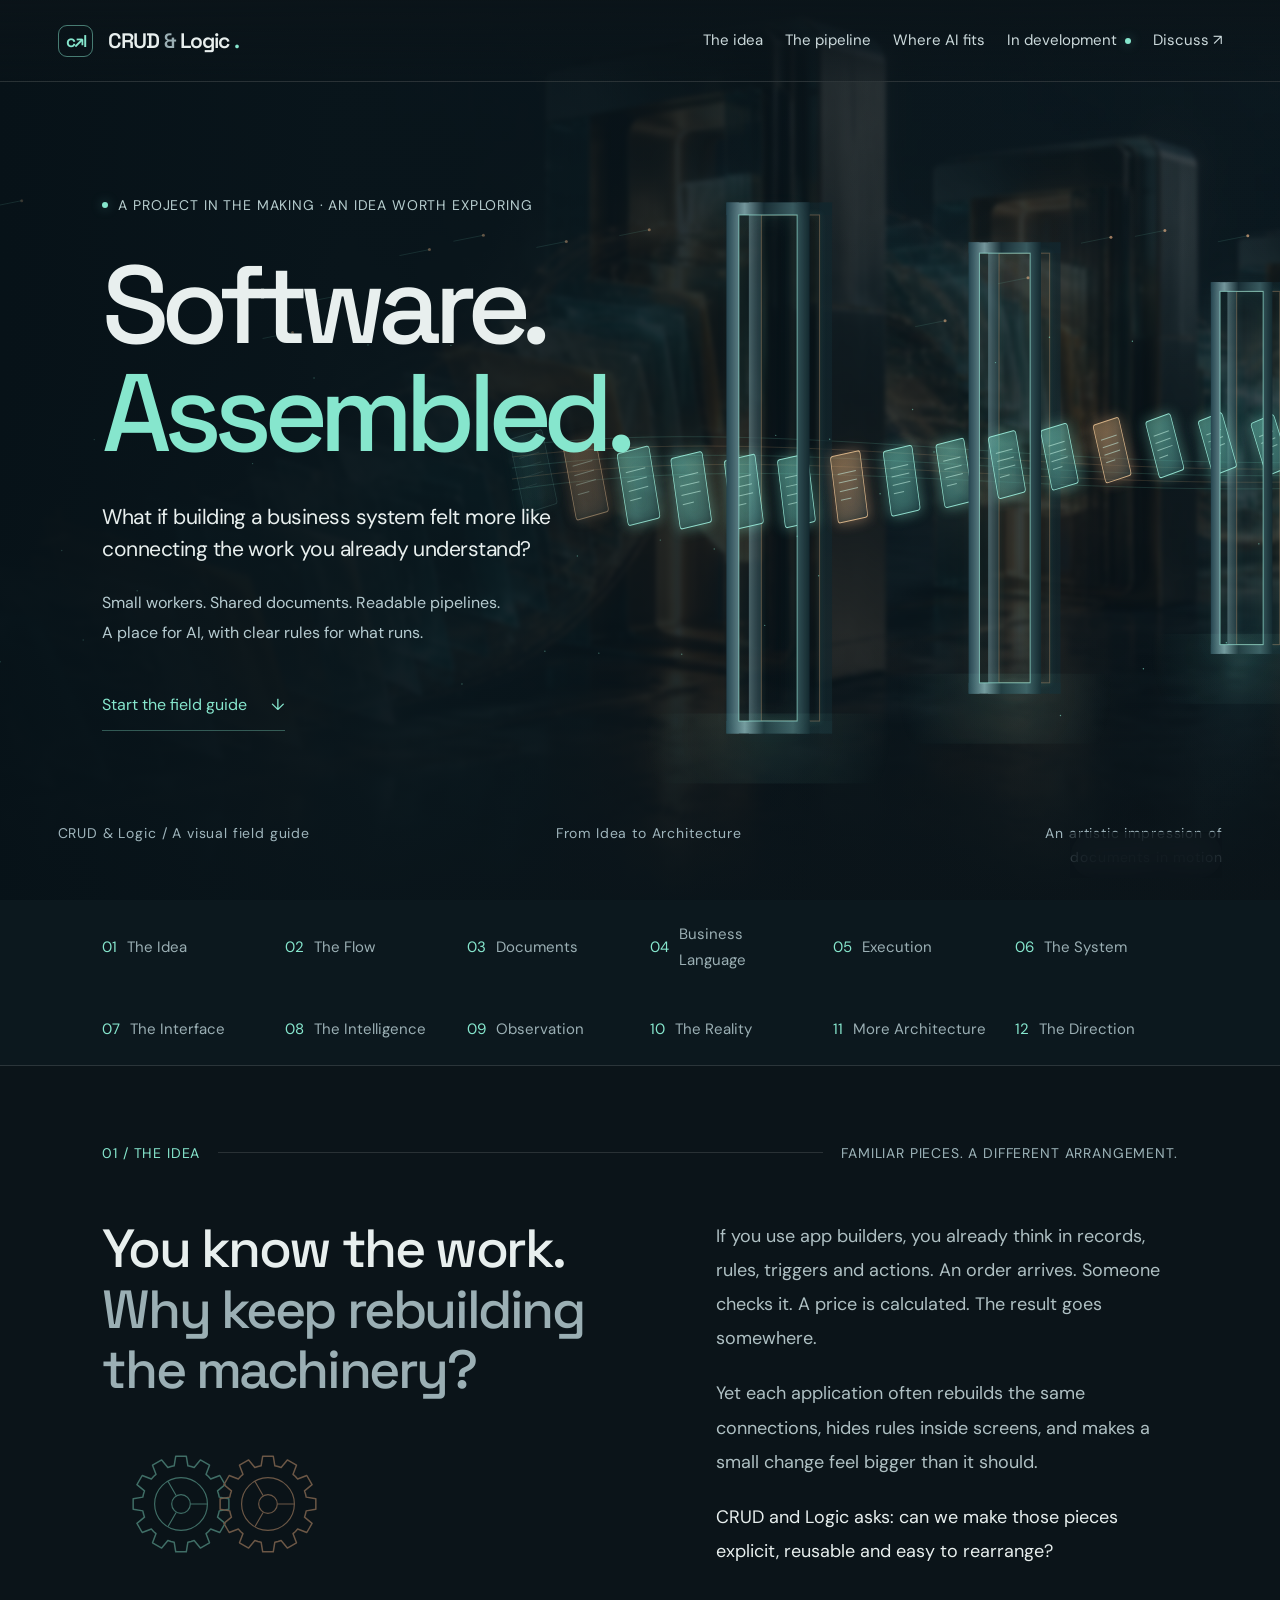
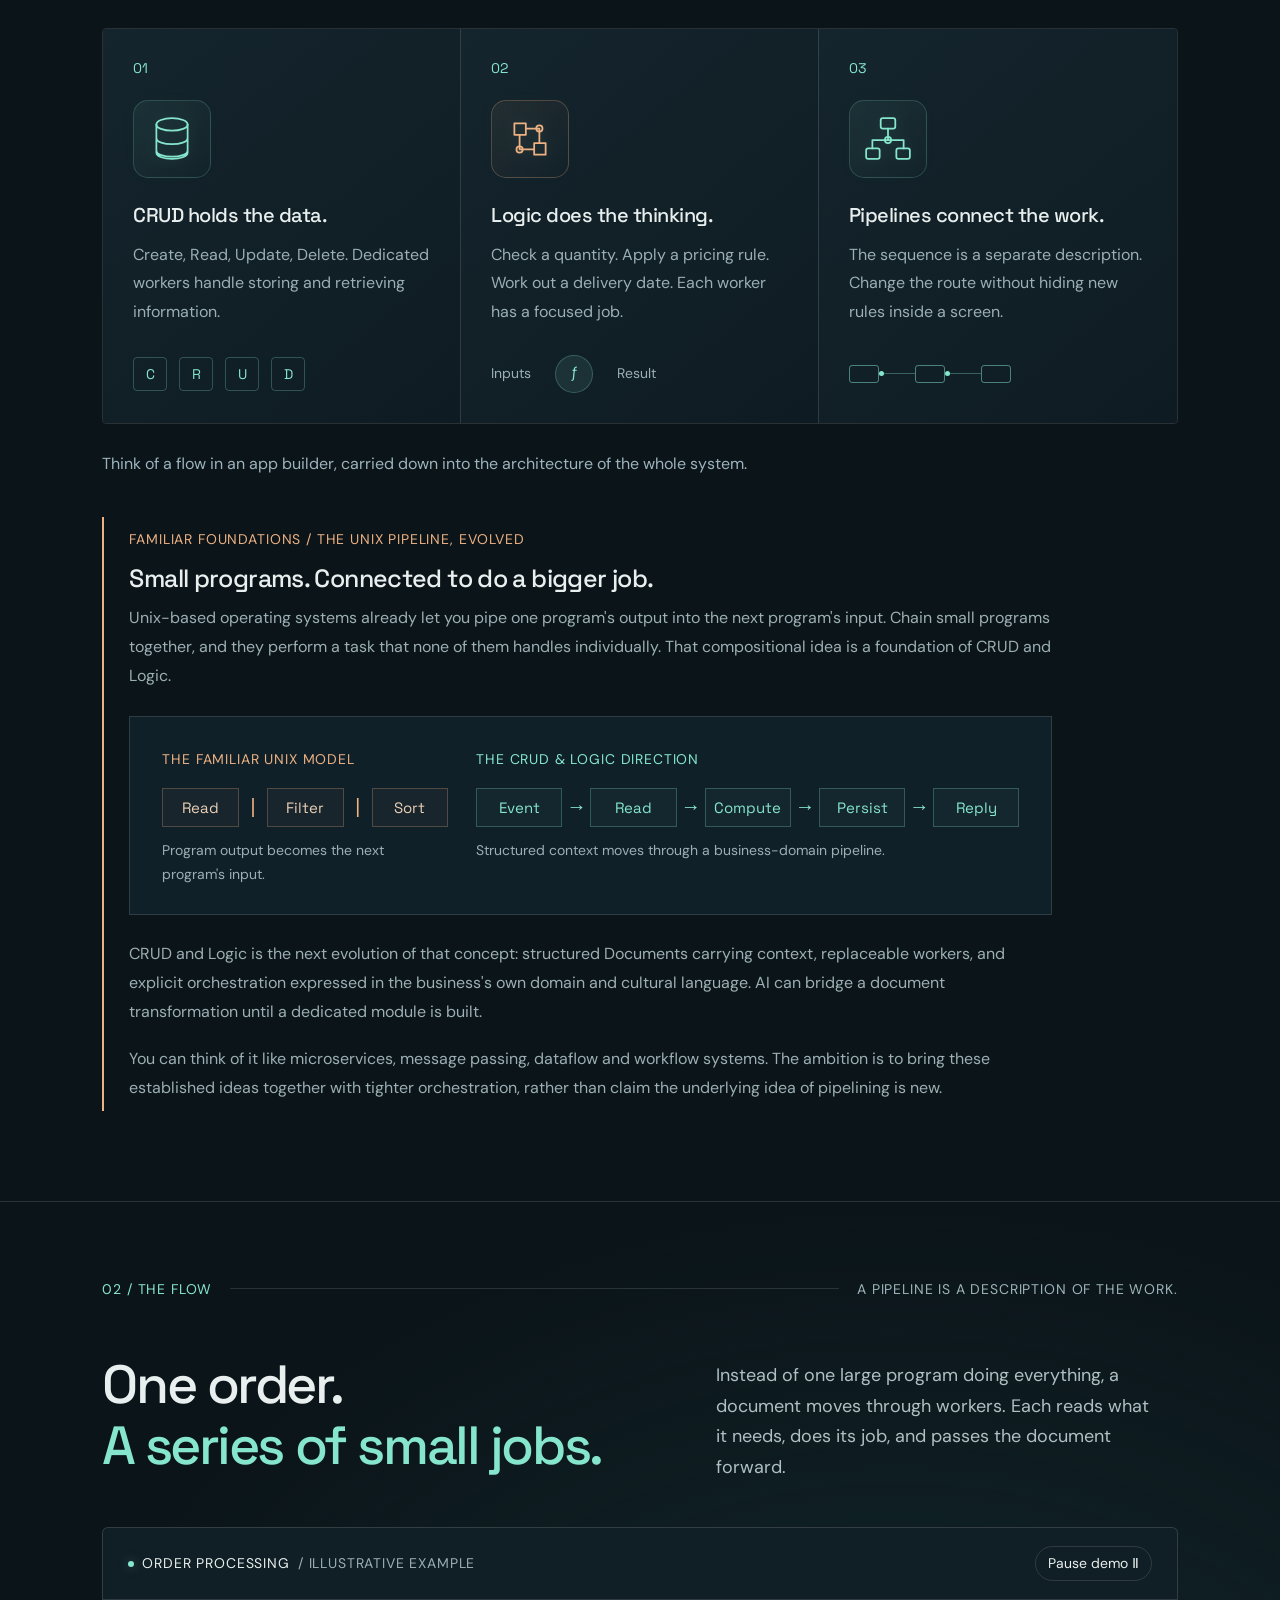
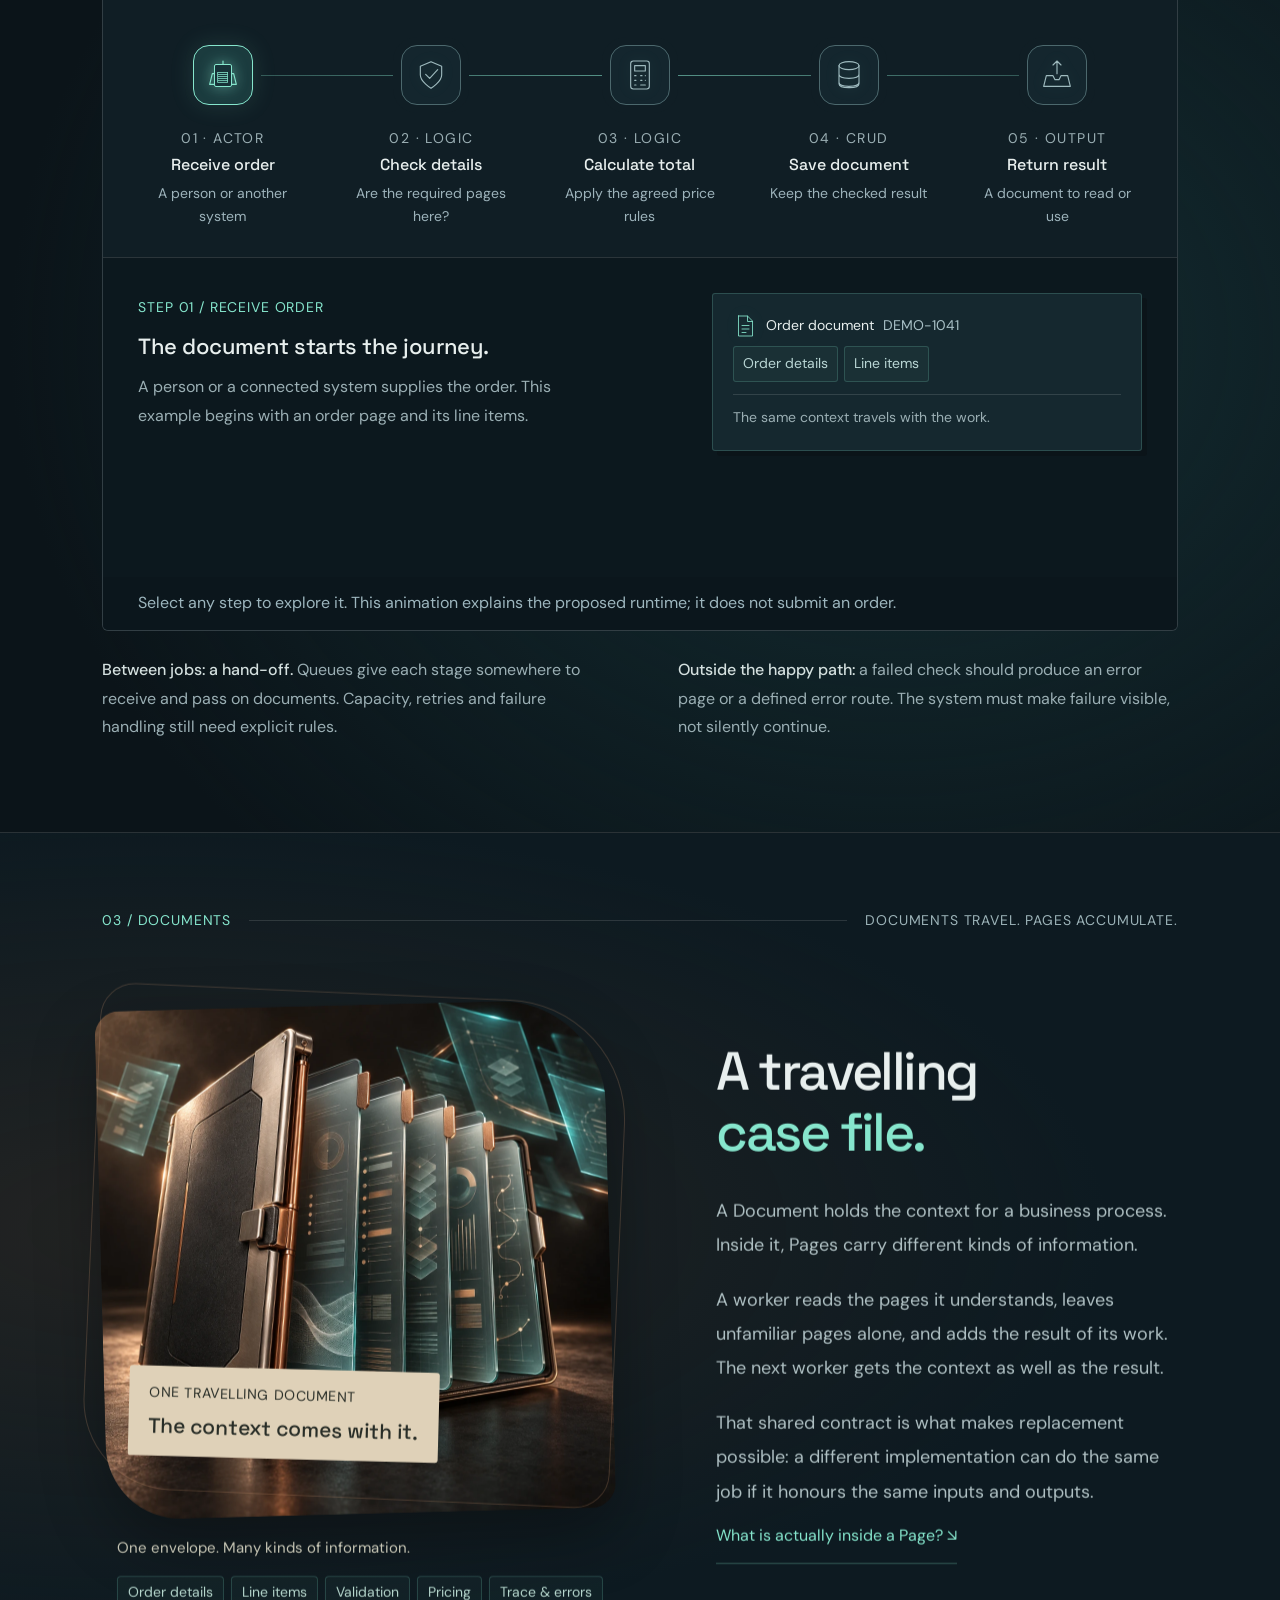
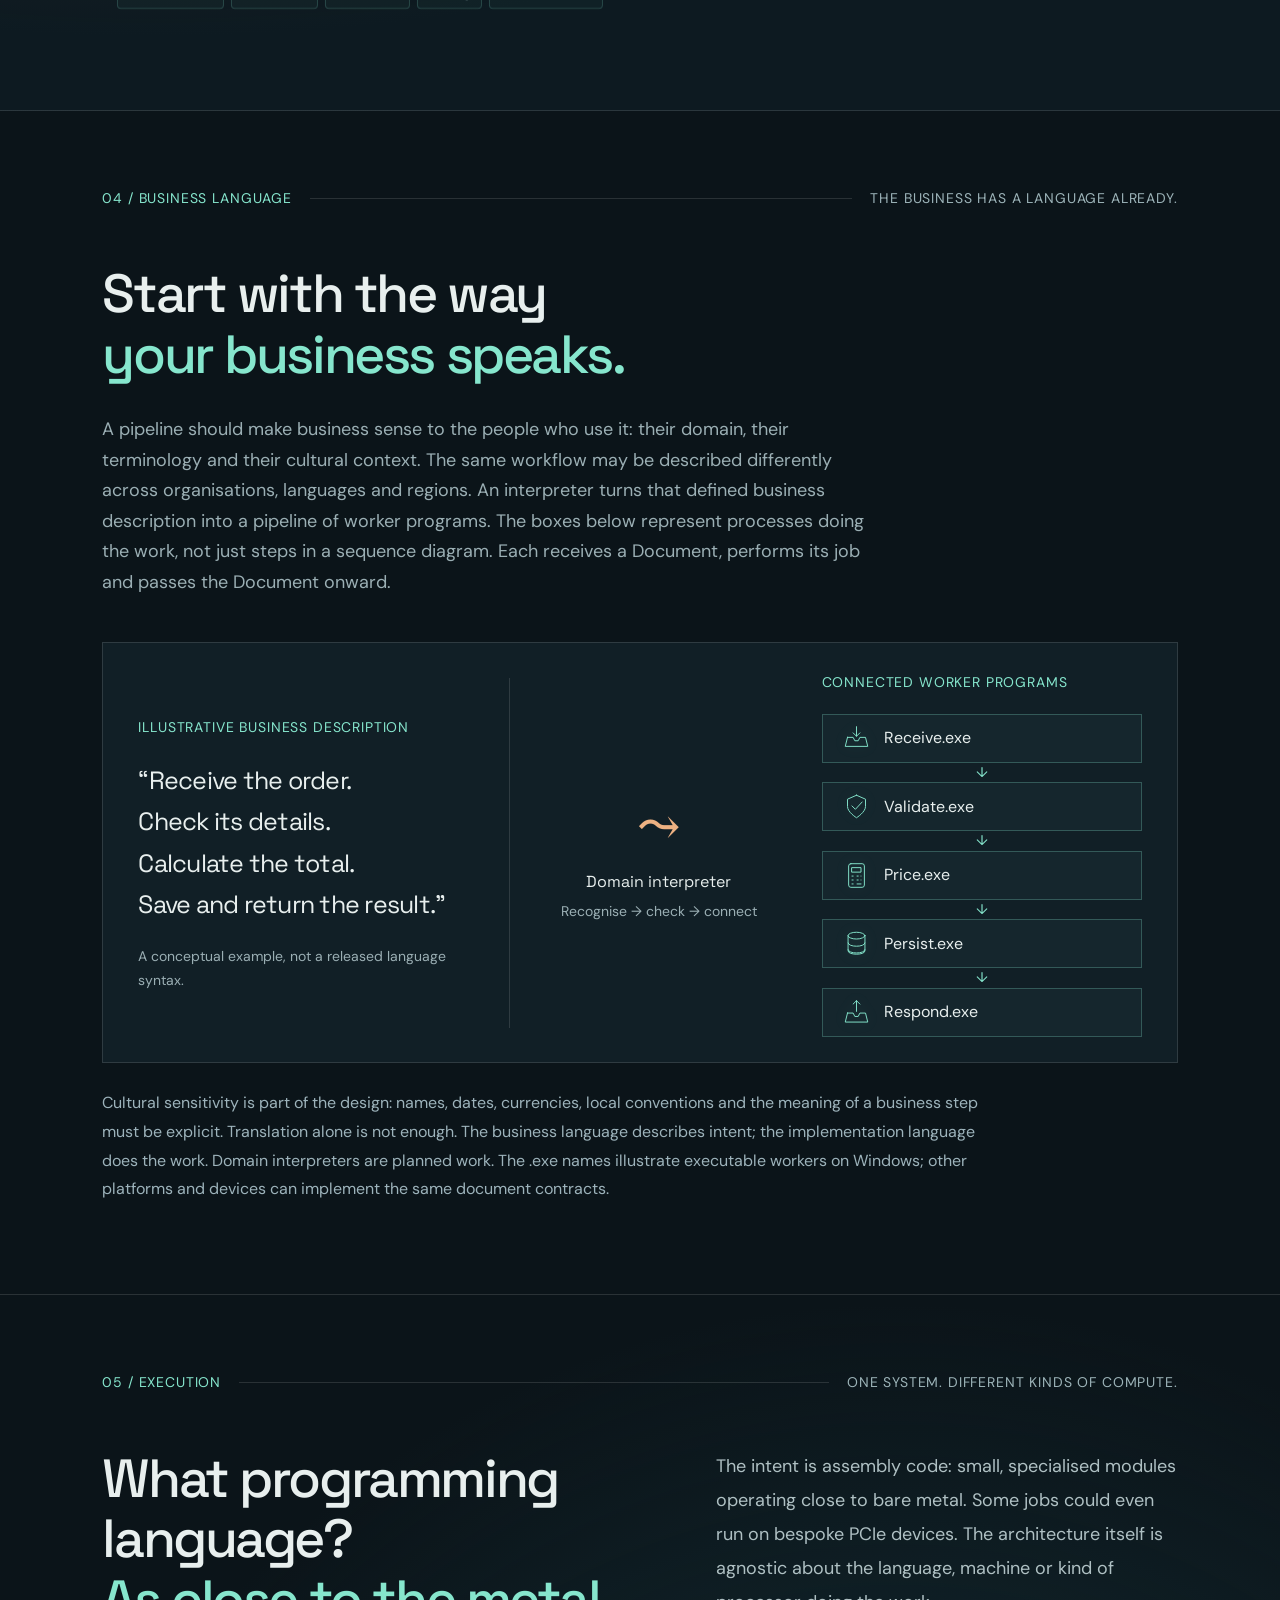
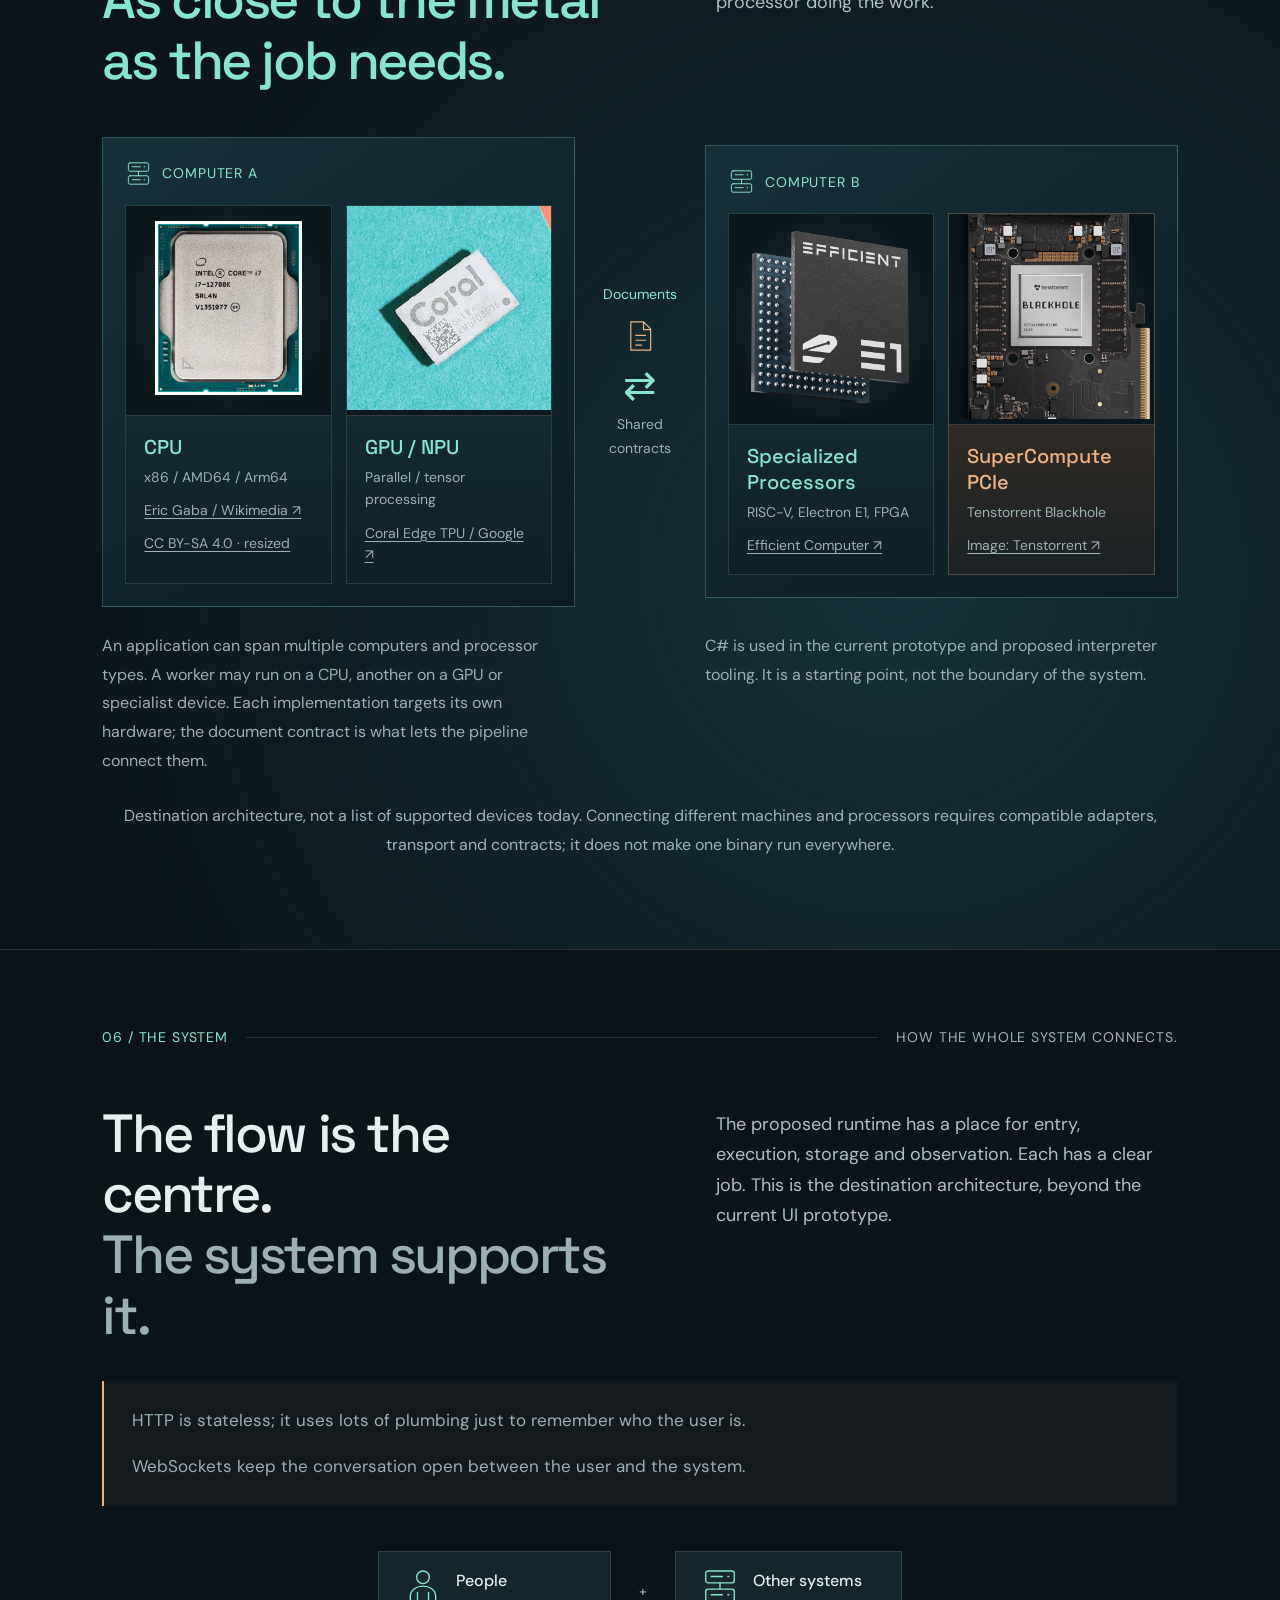
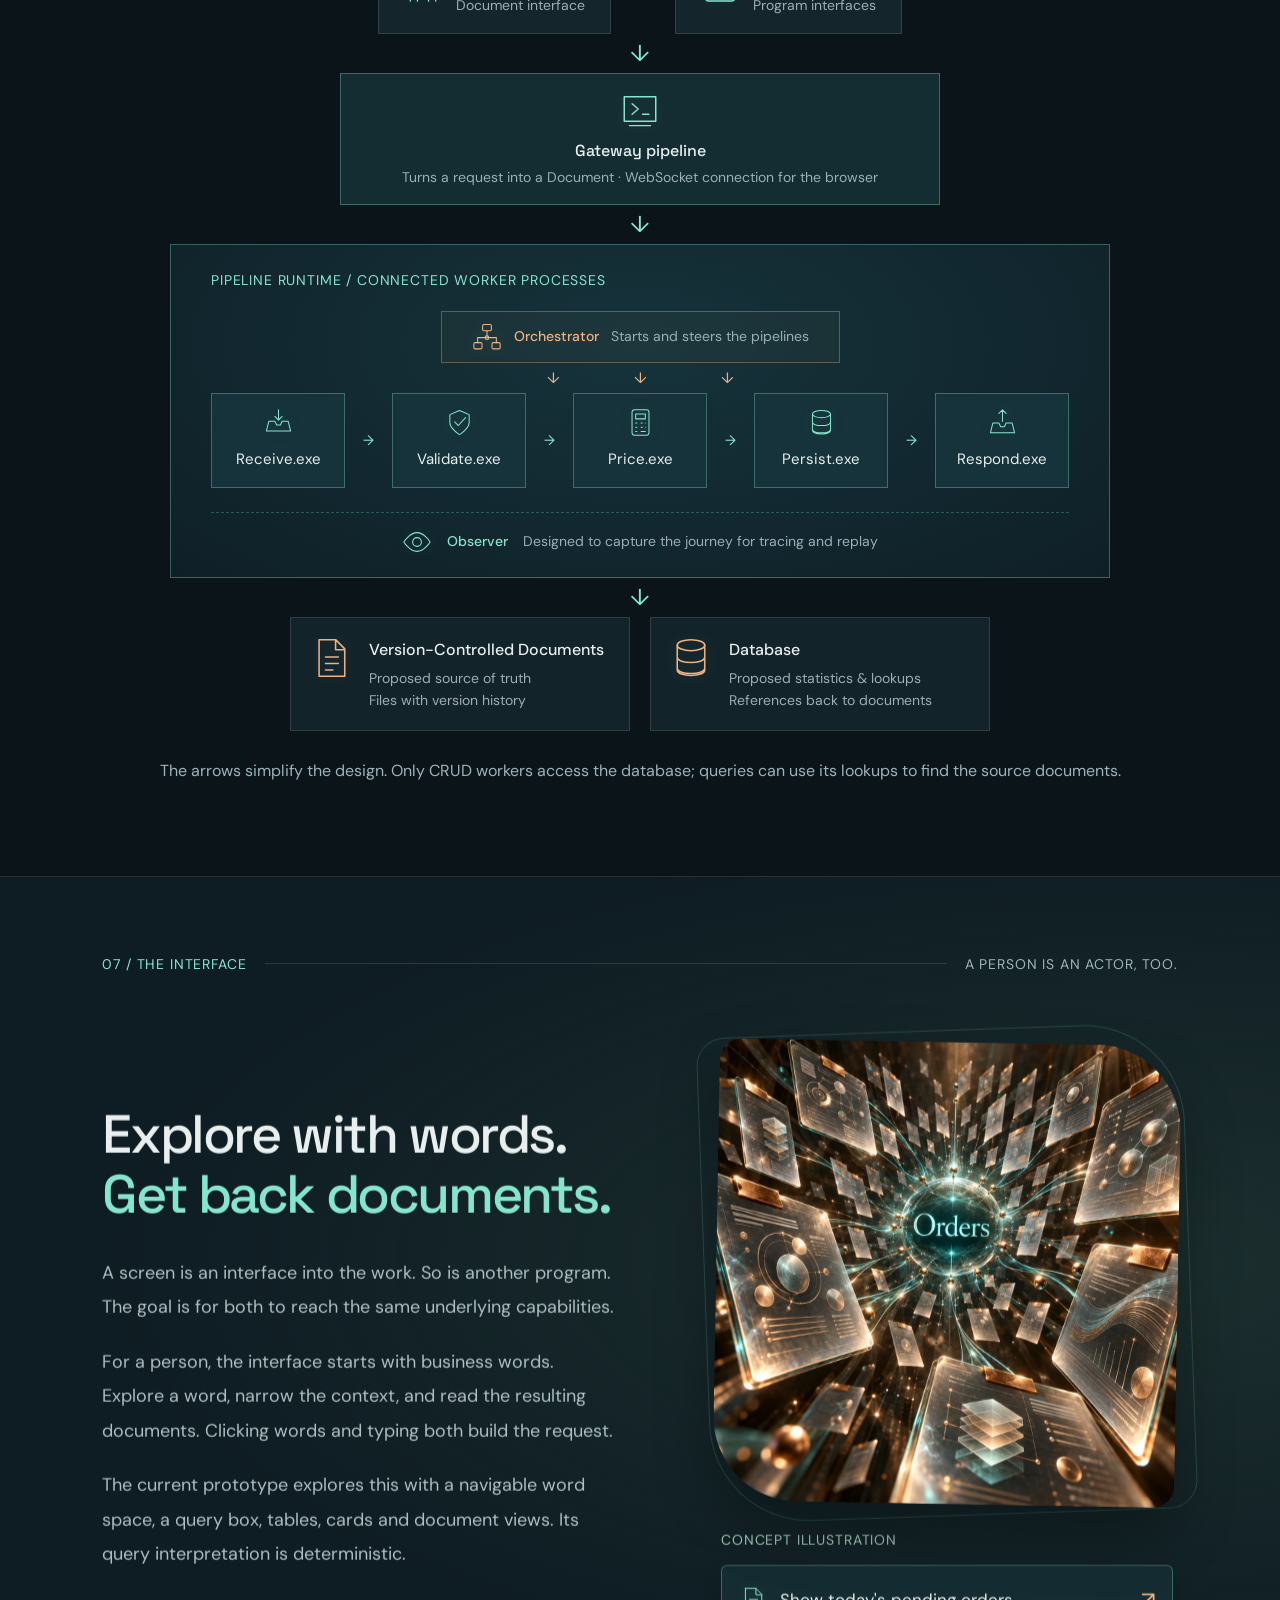
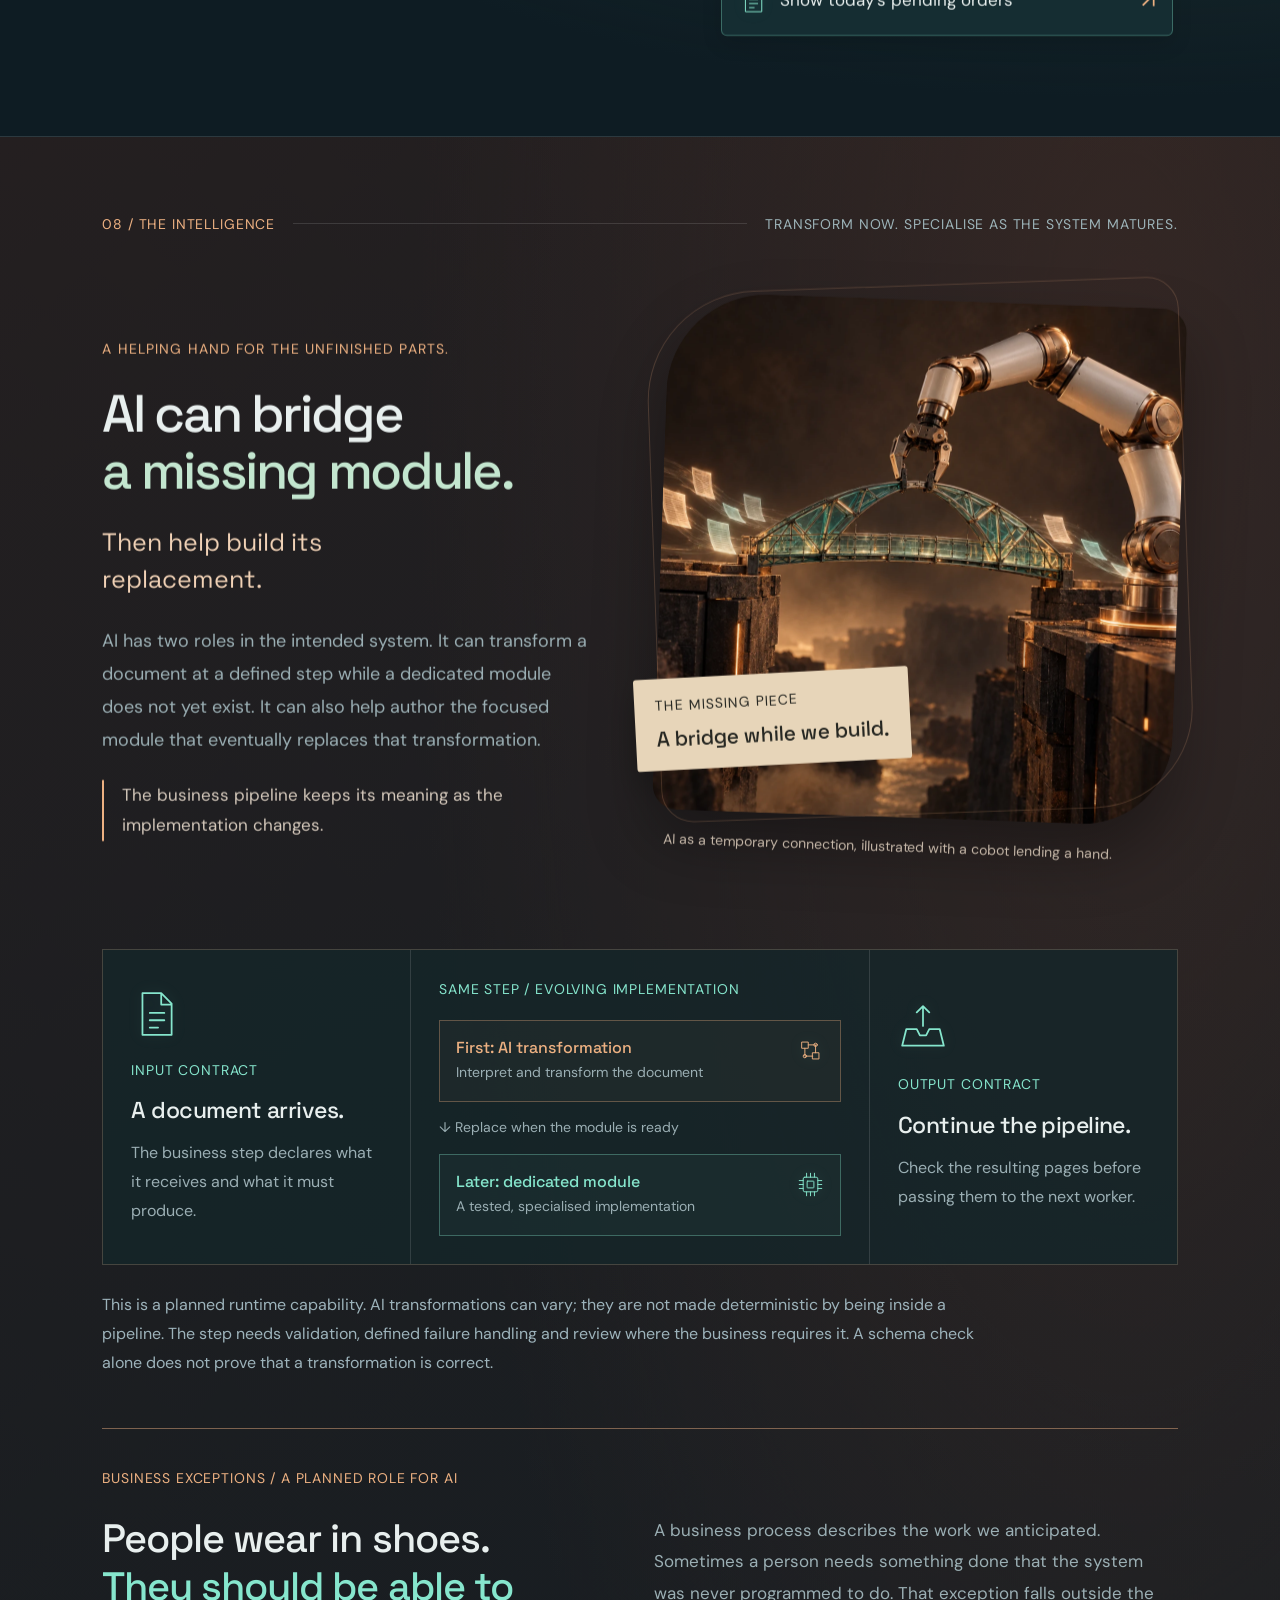
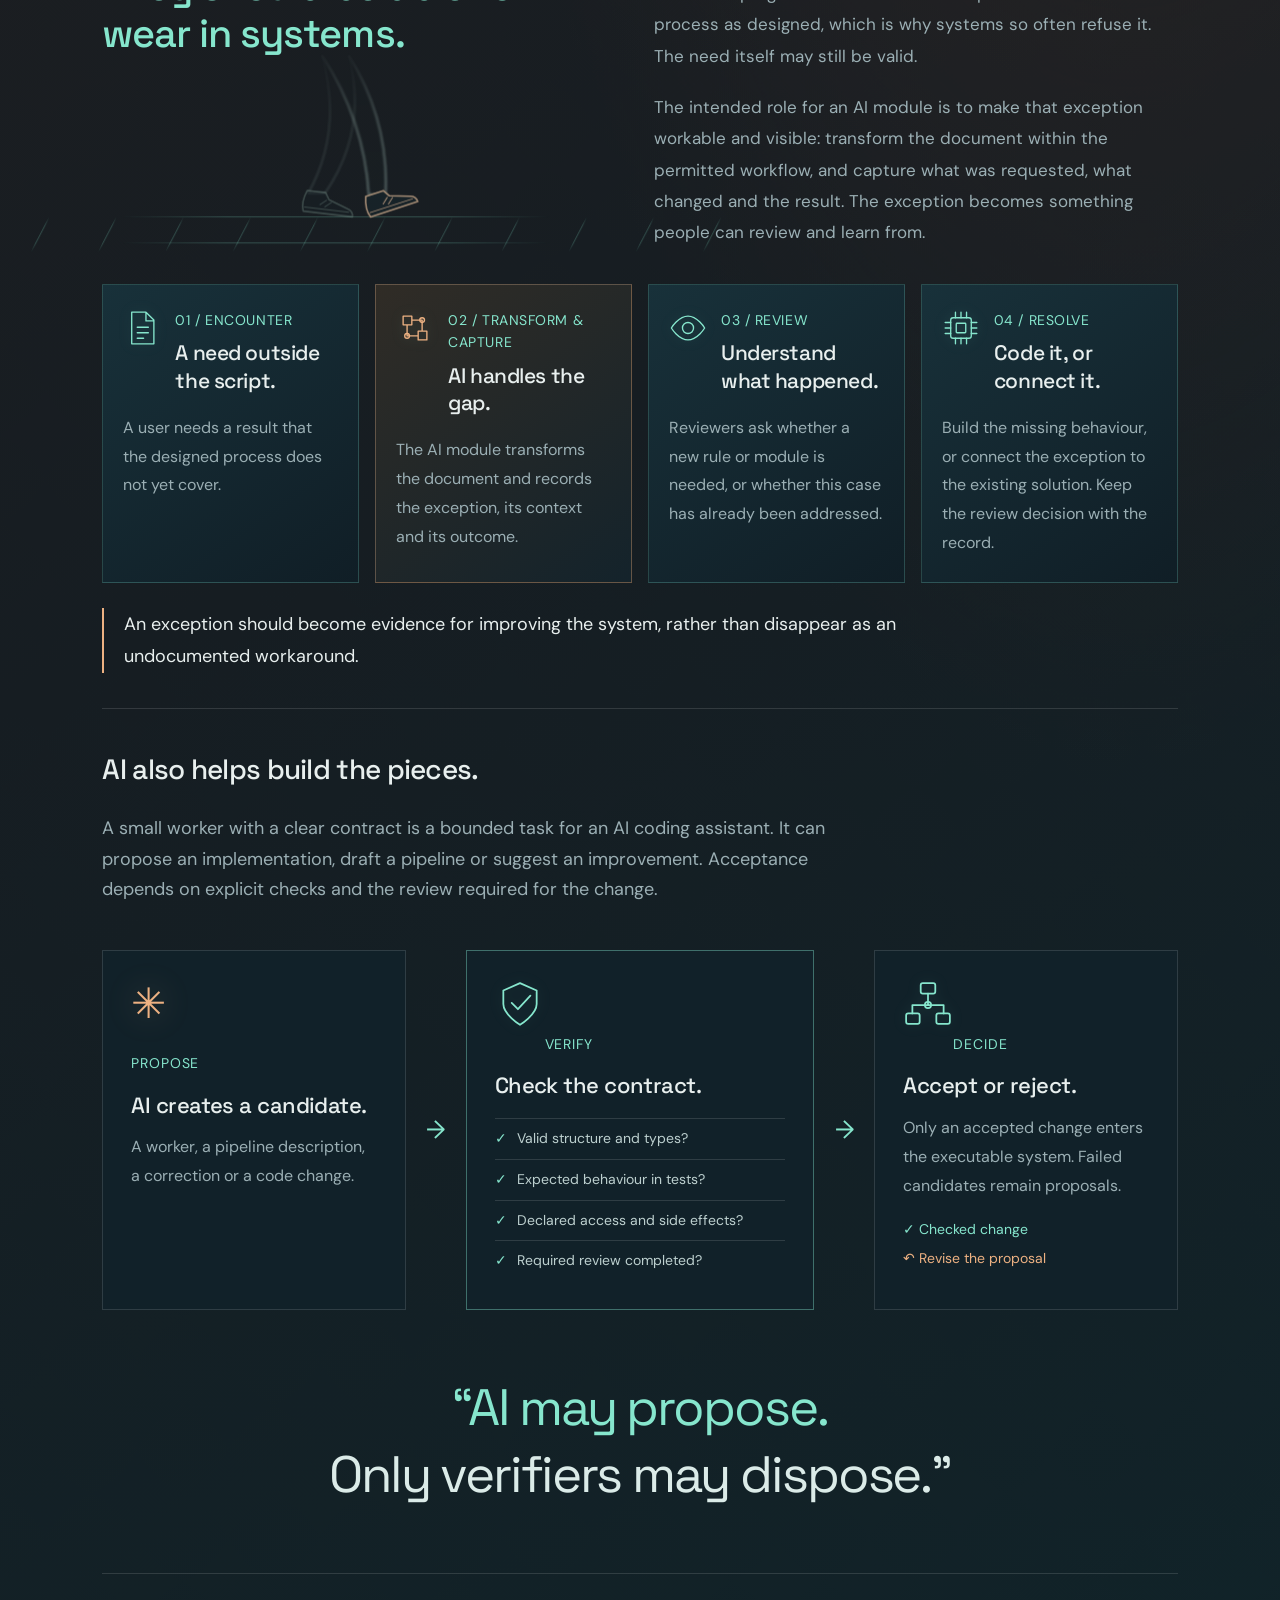
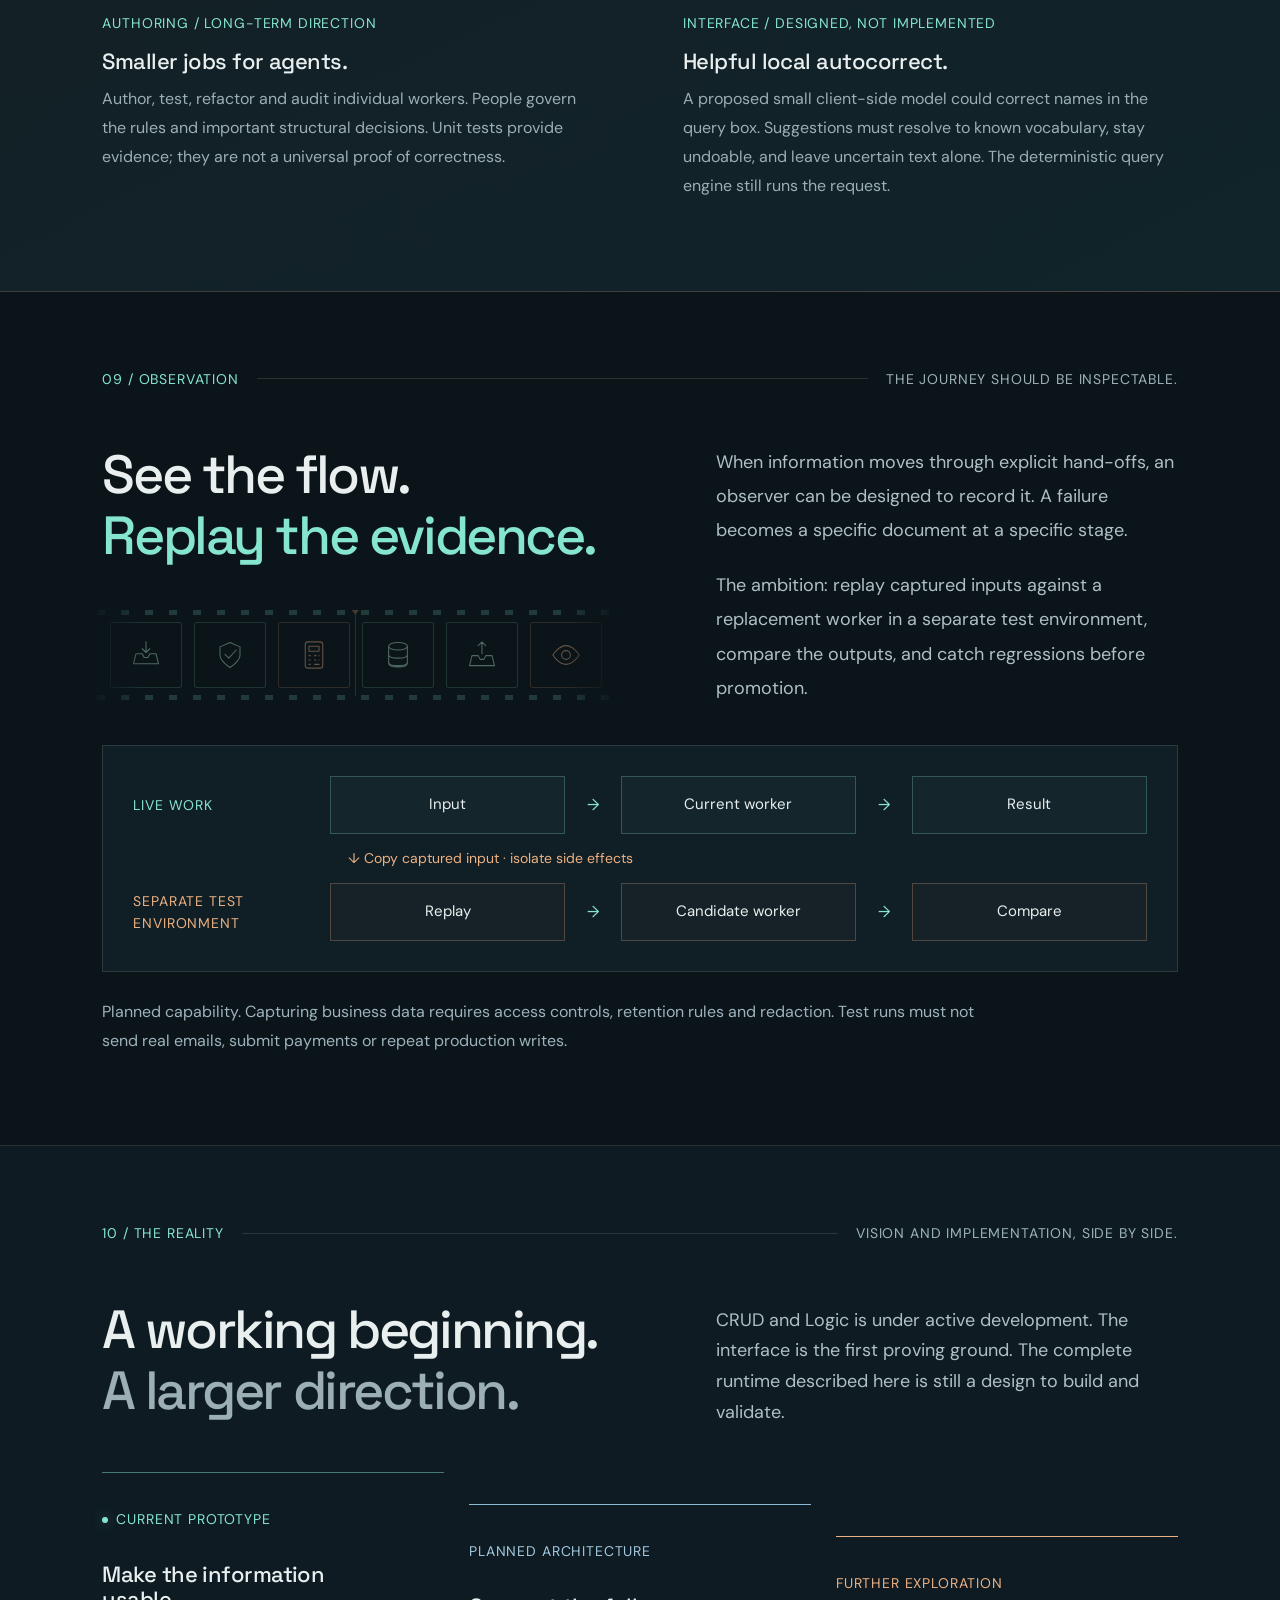
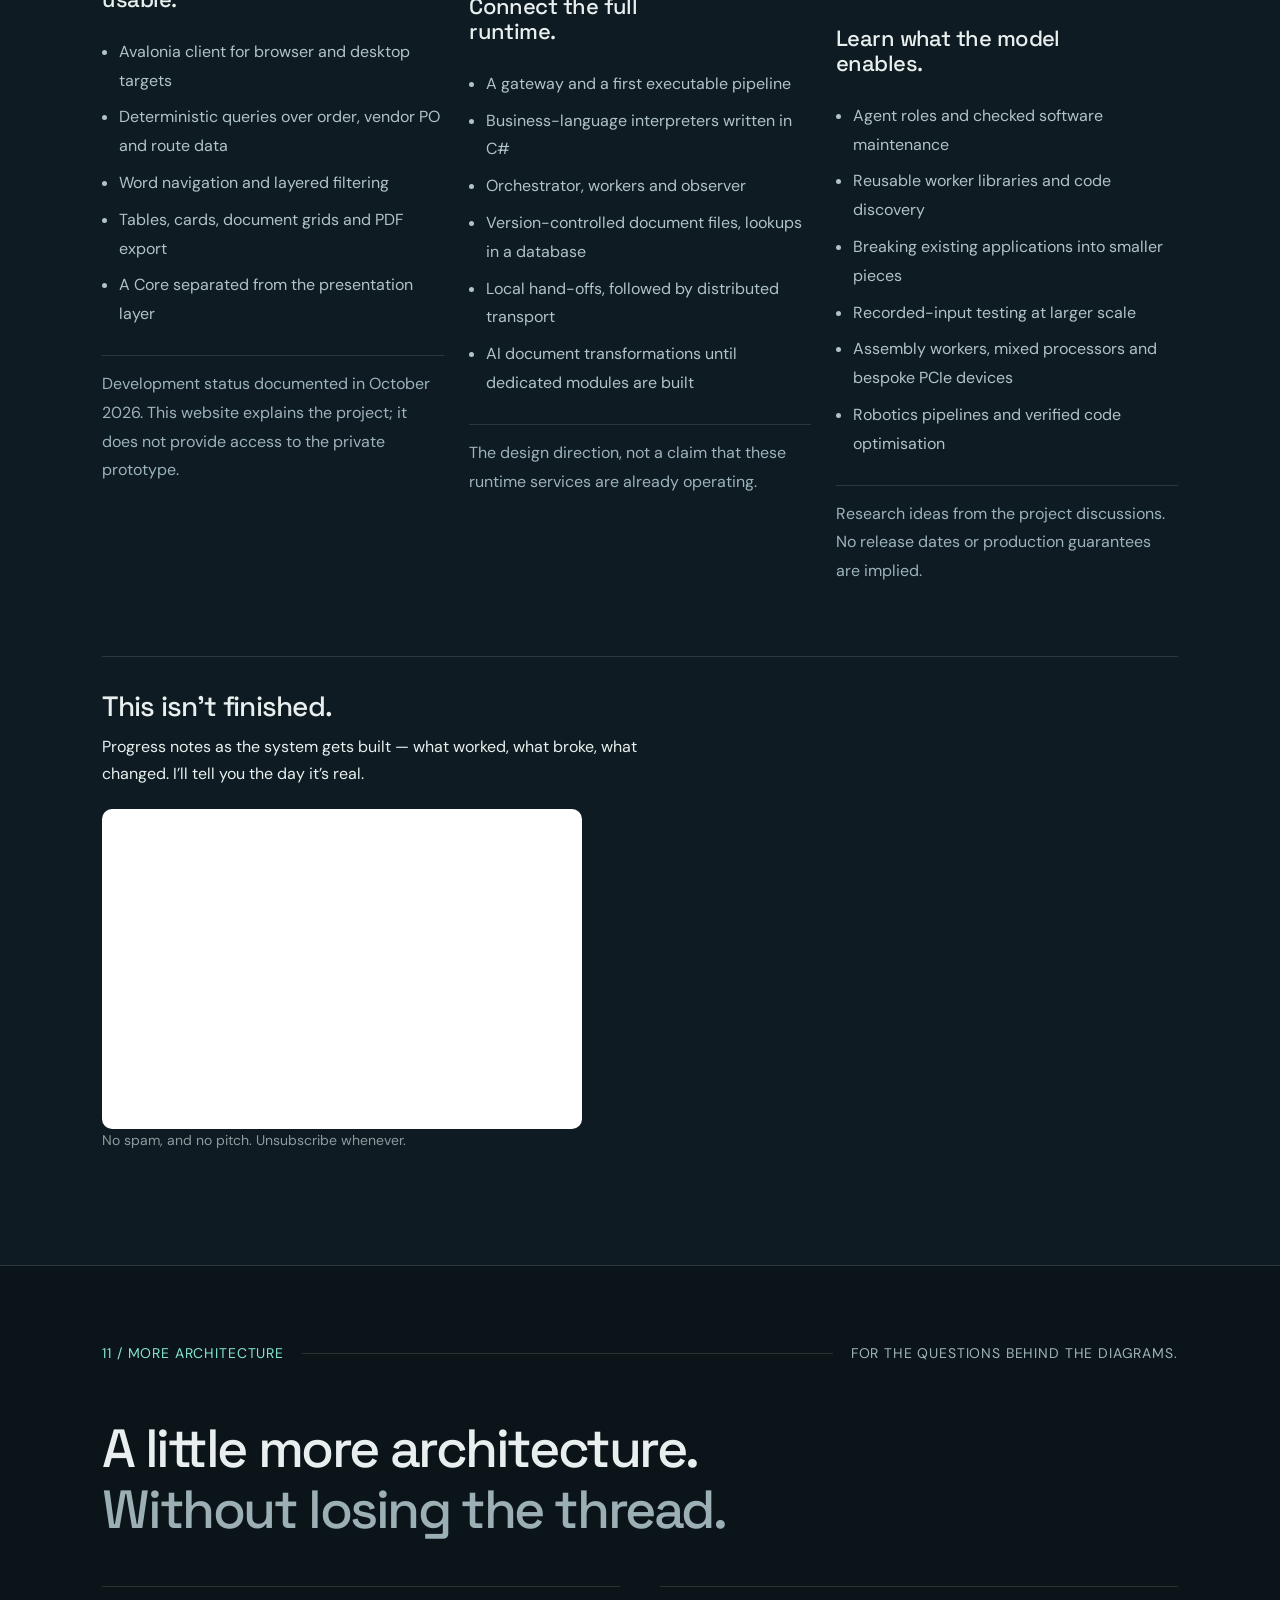
==== commit de87c247: "Add Substack subscribe block to the In development section The page had no way to subscribe. The her" ====
--- a/index.html
+++ b/index.html
@@ -7,7 +7,7 @@
 <link rel="canonical" href="https://crudandlogic.com/"><meta name="theme-color" content="#0b1419"><meta name="color-scheme" content="dark">
 <meta property="og:type" content="website"><meta property="og:url" content="https://crudandlogic.com/"><meta property="og:title" content="CRUD &amp; Logic — Software, assembled."><meta property="og:description" content="Documents carry the context. Workers do one thing. Pipelines connect the work. A visual introduction for people who build business systems."><meta property="og:image" content="https://crudandlogic.com/assets/img/pipeline-world.webp"><meta property="og:image:alt" content="Glass documents flowing through precision-engineered gates">
 <meta name="twitter:card" content="summary_large_image"><meta name="twitter:title" content="CRUD &amp; Logic — Software, assembled."><meta name="twitter:description" content="An illustrated guide to documents, workers, pipelines and the role of AI."><meta name="twitter:image" content="https://crudandlogic.com/assets/img/pipeline-world.webp">
-<link rel="icon" href="favicon.svg" type="image/svg+xml"><link rel="preconnect" href="https://fonts.googleapis.com"><link rel="preconnect" href="https://fonts.gstatic.com" crossorigin><link href="https://fonts.googleapis.com/css2?family=DM+Sans:wght@400;500;600;700&amp;family=Space+Grotesk:wght@400;500;600;700&amp;display=swap" rel="stylesheet"><link rel="stylesheet" href="assets/css/site.css?v=20261027-49"><script src="assets/js/site.js?v=20261027-49" defer></script>
+<link rel="icon" href="favicon.svg" type="image/svg+xml"><link rel="preconnect" href="https://fonts.googleapis.com"><link rel="preconnect" href="https://fonts.gstatic.com" crossorigin><link href="https://fonts.googleapis.com/css2?family=DM+Sans:wght@400;500;600;700&amp;family=Space+Grotesk:wght@400;500;600;700&amp;display=swap" rel="stylesheet"><link rel="stylesheet" href="assets/css/site.css?v=20261027-50"><script src="assets/js/site.js?v=20261027-50" defer></script>
 </head>
 <body>
 <svg class="icon-sprite" xmlns="http://www.w3.org/2000/svg" aria-hidden="true"><defs><symbol id="icon-database" viewBox="0 0 48 48"><ellipse cx="24" cy="10" rx="15" ry="6"/><path d="M9 10v27c0 8 30 8 30 0V10M9 23c0 8 30 8 30 0M9 35c0 8 30 8 30 0"/></symbol><symbol id="icon-logic" viewBox="0 0 48 48"><path d="M9 9h11v11H9zM28 28h11v11H28zM20 14h13v14M14 20v14h14"/><circle cx="33" cy="14" r="3"/><circle cx="14" cy="34" r="3"/></symbol><symbol id="icon-workflow" viewBox="0 0 48 48"><rect x="17" y="4" width="14" height="10" rx="2"/><rect x="3" y="33" width="13" height="10" rx="2"/><rect x="32" y="33" width="13" height="10" rx="2"/><path d="M24 14v11M9 33v-8h30v8"/><circle cx="24" cy="25" r="3"/></symbol><symbol id="icon-inbox" viewBox="0 0 48 48"><path d="M8 22L4 38h40l-4-16H30l-3 6h-6l-3-6H8zM24 3v17m-6-6l6 6 6-6"/></symbol><symbol id="icon-check" viewBox="0 0 48 48"><path d="M24 4l16 7v13c0 10-16 20-16 20S8 34 8 24V11l16-7zM16 23l6 6 12-13"/></symbol><symbol id="icon-calculator" viewBox="0 0 48 48"><rect x="10" y="3" width="28" height="42" rx="4"/><path d="M16 10h16v8H16zM16 25h2m7 0h2m5 0h0M16 32h2m7 0h2m5 0h0M16 39h2m7 0h7"/></symbol><symbol id="icon-outbox" viewBox="0 0 48 48"><path d="M8 25L4 41h40l-4-16H30l-3 6h-6l-3-6H8zM24 22V3m-6 6l6-6 6 6"/></symbol><symbol id="icon-person" viewBox="0 0 48 48"><circle cx="24" cy="13" r="8"/><path d="M8 43v-6c0-17 32-17 32 0v6M17 32v11m14-11v11"/></symbol><symbol id="icon-server" viewBox="0 0 48 48"><rect x="6" y="5" width="36" height="15" rx="3"/><rect x="6" y="28" width="36" height="15" rx="3"/><path d="M13 12h14M13 35h14M34 12h1M34 35h1M24 20v8"/></symbol><symbol id="icon-document" viewBox="0 0 48 48"><path d="M11 4h18l10 10v30H11V4zM29 4v11h10M18 23h14M18 30h14M18 37h8"/></symbol><symbol id="icon-eye" viewBox="0 0 48 48"><path d="M3 24S12 9 24 9s21 15 21 15-9 15-21 15S3 24 3 24z"/><circle cx="24" cy="24" r="7"/></symbol><symbol id="icon-gateway" viewBox="0 0 48 48"><path d="M6 10h36v28H6zM15 18l7 6-7 6M27 30h7M12 43h24"/></symbol><symbol id="icon-chip" viewBox="0 0 48 48"><rect x="11" y="11" width="26" height="26" rx="3"/><rect x="18" y="18" width="12" height="12" rx="1"/><path d="M17 4v7m7-7v7m7-7v7M17 37v7m7-7v7m7-7v7M4 17h7m-7 7h7m-7 7h7M37 17h7m-7 7h7m-7 7h7"/></symbol><filter id="film-rewind-soft" x="-15%" y="-30%" width="130%" height="160%" color-interpolation-filters="sRGB"><feGaussianBlur stdDeviation="1.4 .15"/></filter><filter id="film-rewind-fast" x="-15%" y="-30%" width="130%" height="160%" color-interpolation-filters="sRGB"><feGaussianBlur stdDeviation="3.4 .3"/></filter></defs></svg>
@@ -35,7 +35,7 @@
 
 <section class="panel" id="observation"><div class="section-label"><span>09 / Observation</span><i></i><span>The journey should be inspectable.</span></div><div class="split"><div class="observation-heading-art"><h2>See the flow.<br><span class="mint">Replay the evidence.</span></h2><div class="film-playback" aria-hidden="true"><div class="film-toolbar"><span class="film-recording-label"><svg class="concept-icon" viewBox="0 0 48 48" aria-hidden="true"><use href="#icon-eye"></use></svg> THE JOURNEY, FRAME BY FRAME</span><span class="film-motion-state" aria-hidden="true"><span class="film-state-static">Ⅱ Recording paused</span><span class="film-state-play">▶ Playing forward</span><span class="film-state-rewind">◀◀ Fast rewind</span></span></div><div class="film-strip" aria-hidden="true"><div class="film-track"><div class="film-emulsion"><div class="film-frame"><span class="film-frame-id">FRAME 01</span><svg class="concept-icon" viewBox="0 0 48 48" aria-hidden="true"><use href="#icon-inbox"></use></svg><span class="film-frame-label">Request</span></div><div class="film-frame"><span class="film-frame-id">FRAME 02</span><svg class="concept-icon" viewBox="0 0 48 48" aria-hidden="true"><use href="#icon-check"></use></svg><span class="film-frame-label">Validate</span></div><div class="film-frame"><span class="film-frame-id">FRAME 03</span><svg class="concept-icon" viewBox="0 0 48 48" aria-hidden="true"><use href="#icon-calculator"></use></svg><span class="film-frame-label">Price</span></div><div class="film-frame"><span class="film-frame-id">FRAME 04</span><svg class="concept-icon" viewBox="0 0 48 48" aria-hidden="true"><use href="#icon-database"></use></svg><span class="film-frame-label">Save</span></div><div class="film-frame"><span class="film-frame-id">FRAME 05</span><svg class="concept-icon" viewBox="0 0 48 48" aria-hidden="true"><use href="#icon-outbox"></use></svg><span class="film-frame-label">Respond</span></div><div class="film-frame"><span class="film-frame-id">FRAME 06</span><svg class="concept-icon" viewBox="0 0 48 48" aria-hidden="true"><use href="#icon-eye"></use></svg><span class="film-frame-label">Trace</span></div><div class="film-frame"><span class="film-frame-id">FRAME 07</span><svg class="concept-icon" viewBox="0 0 48 48" aria-hidden="true"><use href="#icon-document"></use></svg><span class="film-frame-label">Replay</span></div><div class="film-frame"><span class="film-frame-id">FRAME 08</span><svg class="concept-icon" viewBox="0 0 48 48" aria-hidden="true"><use href="#icon-workflow"></use></svg><span class="film-frame-label">Compare</span></div><div class="film-frame"><span class="film-frame-id">FRAME 01</span><svg class="concept-icon" viewBox="0 0 48 48" aria-hidden="true"><use href="#icon-inbox"></use></svg><span class="film-frame-label">Request</span></div><div class="film-frame"><span class="film-frame-id">FRAME 02</span><svg class="concept-icon" viewBox="0 0 48 48" aria-hidden="true"><use href="#icon-check"></use></svg><span class="film-frame-label">Validate</span></div><div class="film-frame"><span class="film-frame-id">FRAME 03</span><svg class="concept-icon" viewBox="0 0 48 48" aria-hidden="true"><use href="#icon-calculator"></use></svg><span class="film-frame-label">Price</span></div><div class="film-frame"><span class="film-frame-id">FRAME 04</span><svg class="concept-icon" viewBox="0 0 48 48" aria-hidden="true"><use href="#icon-database"></use></svg><span class="film-frame-label">Save</span></div><div class="film-frame"><span class="film-frame-id">FRAME 05</span><svg class="concept-icon" viewBox="0 0 48 48" aria-hidden="true"><use href="#icon-outbox"></use></svg><span class="film-frame-label">Respond</span></div><div class="film-frame"><span class="film-frame-id">FRAME 06</span><svg class="concept-icon" viewBox="0 0 48 48" aria-hidden="true"><use href="#icon-eye"></use></svg><span class="film-frame-label">Trace</span></div><div class="film-frame"><span class="film-frame-id">FRAME 07</span><svg class="concept-icon" viewBox="0 0 48 48" aria-hidden="true"><use href="#icon-document"></use></svg><span class="film-frame-label">Replay</span></div><div class="film-frame"><span class="film-frame-id">FRAME 08</span><svg class="concept-icon" viewBox="0 0 48 48" aria-hidden="true"><use href="#icon-workflow"></use></svg><span class="film-frame-label">Compare</span></div></div></div><div class="film-playhead"></div></div><div class="film-timeline" aria-hidden="true"><span></span></div><p class="film-caption">An illustrated recording: follow the steps, rewind the journey, then replay it to inspect what happened.</p></div></div><div class="body-copy"><p>When information moves through explicit hand-offs, an observer can be designed to record it. A failure becomes a specific document at a specific stage.</p><p>The ambition: replay captured inputs against a replacement worker in a separate test environment, compare the outputs, and catch regressions before promotion.</p></div></div><div class="replay-diagram"><div class="live-lane"><span class="lane-title">LIVE WORK</span><span>Input</span><i>→</i><span>Current worker</span><i>→</i><span>Result</span></div><div class="tap-line">↓ Copy captured input · isolate side effects</div><div class="test-lane"><span class="lane-title">SEPARATE TEST ENVIRONMENT</span><span>Replay</span><i>→</i><span>Candidate worker</span><i>→</i><span>Compare</span></div></div><p class="margin-note">Planned capability. Capturing business data requires access controls, retention rules and redaction. Test runs must not send real emails, submit payments or repeat production writes.</p></section>
 
-<section class="panel progress-panel" id="progress"><div class="section-label"><span>10 / The Reality</span><i></i><span>Vision and implementation, side by side.</span></div><div class="split"><h2>A working beginning.<br><span class="muted">A larger direction.</span></h2><p class="section-intro">CRUD and Logic is under active development. The interface is the first proving ground. The complete runtime described here is still a design to build and validate.</p></div><div class="roadmap"><article><span class="stage-label"><i class="status-dot"></i> CURRENT PROTOTYPE</span><h3>Make the information usable.</h3><ul><li>Avalonia client for browser and desktop targets</li><li>Deterministic queries over order, vendor PO and route data</li><li>Word navigation and layered filtering</li><li>Tables, cards, document grids and PDF export</li><li>A Core separated from the presentation layer</li></ul><p>Development status documented in October 2026. This website explains the project; it does not provide access to the private prototype.</p></article><article><span class="stage-label planned">PLANNED ARCHITECTURE</span><h3>Connect the full runtime.</h3><ul><li>A gateway and a first executable pipeline</li><li>Business-language interpreters written in C#</li><li>Orchestrator, workers and observer</li><li>Version-controlled document files, lookups in a database</li><li>Local hand-offs, followed by distributed transport</li><li>AI document transformations until dedicated modules are built</li></ul><p>The design direction, not a claim that these runtime services are already operating.</p></article><article><span class="stage-label research">FURTHER EXPLORATION</span><h3>Learn what the model enables.</h3><ul><li>Agent roles and checked software maintenance</li><li>Reusable worker libraries and code discovery</li><li>Breaking existing applications into smaller pieces</li><li>Recorded-input testing at larger scale</li><li>Assembly workers, mixed processors and bespoke PCIe devices</li><li>Robotics pipelines and verified code optimisation</li></ul><p>Research ideas from the project discussions. No release dates or production guarantees are implied.</p></article></div></section>
+<section class="panel progress-panel" id="progress"><div class="section-label"><span>10 / The Reality</span><i></i><span>Vision and implementation, side by side.</span></div><div class="split"><h2>A working beginning.<br><span class="muted">A larger direction.</span></h2><p class="section-intro">CRUD and Logic is under active development. The interface is the first proving ground. The complete runtime described here is still a design to build and validate.</p></div><div class="roadmap"><article><span class="stage-label"><i class="status-dot"></i> CURRENT PROTOTYPE</span><h3>Make the information usable.</h3><ul><li>Avalonia client for browser and desktop targets</li><li>Deterministic queries over order, vendor PO and route data</li><li>Word navigation and layered filtering</li><li>Tables, cards, document grids and PDF export</li><li>A Core separated from the presentation layer</li></ul><p>Development status documented in October 2026. This website explains the project; it does not provide access to the private prototype.</p></article><article><span class="stage-label planned">PLANNED ARCHITECTURE</span><h3>Connect the full runtime.</h3><ul><li>A gateway and a first executable pipeline</li><li>Business-language interpreters written in C#</li><li>Orchestrator, workers and observer</li><li>Version-controlled document files, lookups in a database</li><li>Local hand-offs, followed by distributed transport</li><li>AI document transformations until dedicated modules are built</li></ul><p>The design direction, not a claim that these runtime services are already operating.</p></article><article><span class="stage-label research">FURTHER EXPLORATION</span><h3>Learn what the model enables.</h3><ul><li>Agent roles and checked software maintenance</li><li>Reusable worker libraries and code discovery</li><li>Breaking existing applications into smaller pieces</li><li>Recorded-input testing at larger scale</li><li>Assembly workers, mixed processors and bespoke PCIe devices</li><li>Robotics pipelines and verified code optimisation</li></ul><p>Research ideas from the project discussions. No release dates or production guarantees are implied.</p></article></div><div class="subscribe-block"><h3>This isn&rsquo;t finished.</h3><p>Progress notes as the system gets built &mdash; what worked, what broke, what changed. I&rsquo;ll tell you the day it&rsquo;s real.</p><iframe title="Subscribe to CRUD &amp; Logic" src="https://crudandlogic.substack.com/embed" width="480" height="320" loading="lazy" frameborder="0" scrolling="no"></iframe><p class="subscribe-note">No spam, and no pitch. Unsubscribe whenever.</p></div></section>
 
 <section class="panel deep-panel" id="deep-dive"><div class="section-label"><span>11 / More Architecture</span><i></i><span>For the questions behind the diagrams.</span></div><h2>A little more architecture.<br><span class="muted">Without losing the thread.</span></h2><div class="deep-grid">
 <details><summary>What is inside a Document?<span>+</span></summary><div><p>A Document contains Pages for a particular business flow. The design uses XML fragments as the Page envelope, with CDATA holding the payload. That payload could be JSON, XML, SVG, G-code or text encoding of binary data.</p><p>XML metadata identifies the page and its contract. A payload still needs validation appropriate to its own format; wrapping JSON in XML does not validate its contents. File framing, indexing, encoding and version compatibility remain design questions.</p></div></details>
--- a/assets/css/site.css
+++ b/assets/css/site.css
@@ -182,3 +182,11 @@
 @supports (interpolate-size:allow-keywords){.deep-grid details::details-content{height:0;overflow:clip;opacity:0;transition:height .35s ease-in-out,opacity .25s ease-in-out,content-visibility .35s allow-discrete}.deep-grid details[open]::details-content{height:auto;opacity:1}}
 html.motion-paused .deep-grid details::details-content,html:not(.motion-ready) .deep-grid details::details-content{transition:none}
 @media(prefers-reduced-motion:reduce){.deep-grid details::details-content,.deep-grid summary span{transition:none}}
+
+/* Subscribe: Substack's embed is a white iframe that cannot be restyled from outside, so frame it deliberately instead of fighting it. */
+.subscribe-block{margin-top:56px;padding-top:34px;border-top:1px solid var(--line)}
+.subscribe-block h3{font-size:clamp(21px,2.3vw,28px);margin:0 0 10px}
+.subscribe-block p{max-width:54ch;margin:0 0 22px}
+.subscribe-block iframe{width:100%;max-width:480px;height:320px;border:1px solid var(--line);border-radius:10px;background:#fff;display:block;color-scheme:light}
+.subscribe-note{font-size:14px;opacity:.6;margin:16px 0 0}
+@media(max-width:760px){.subscribe-block{margin-top:40px;padding-top:26px}.subscribe-block iframe{height:340px}}
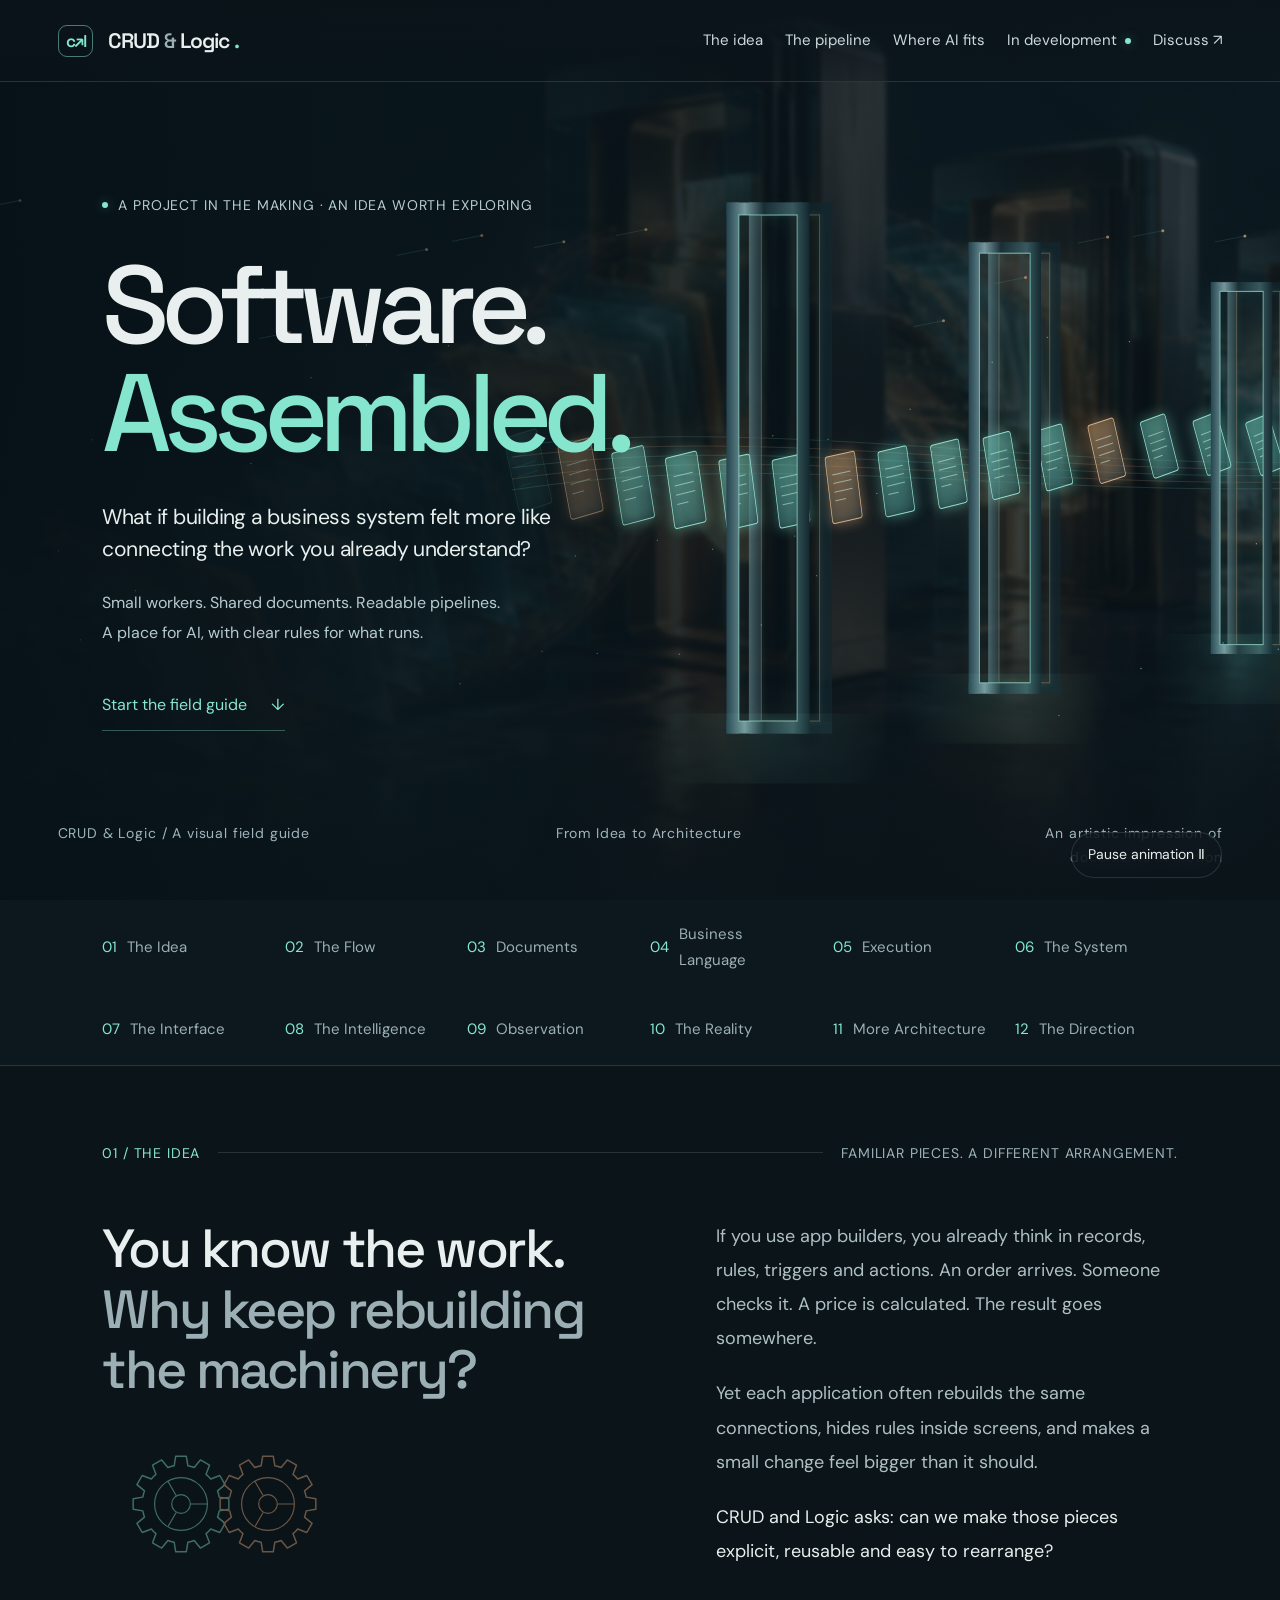
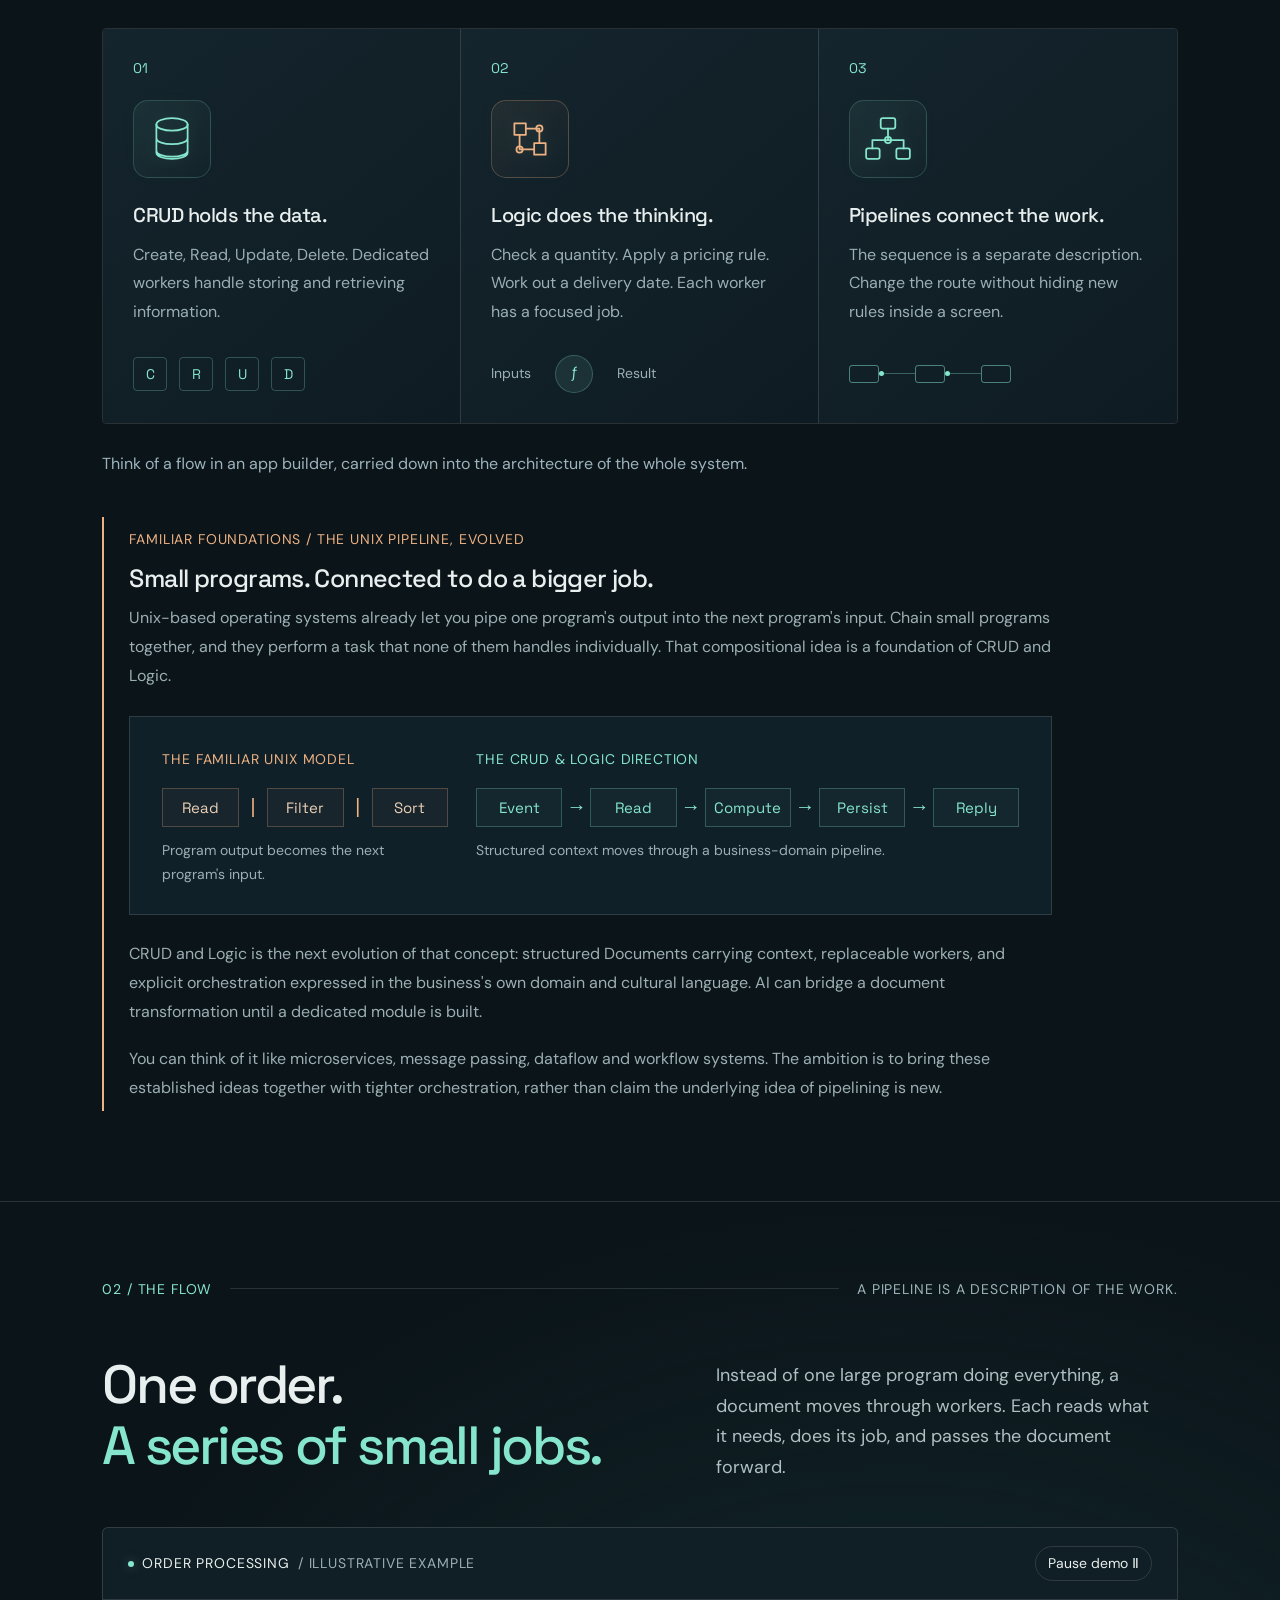
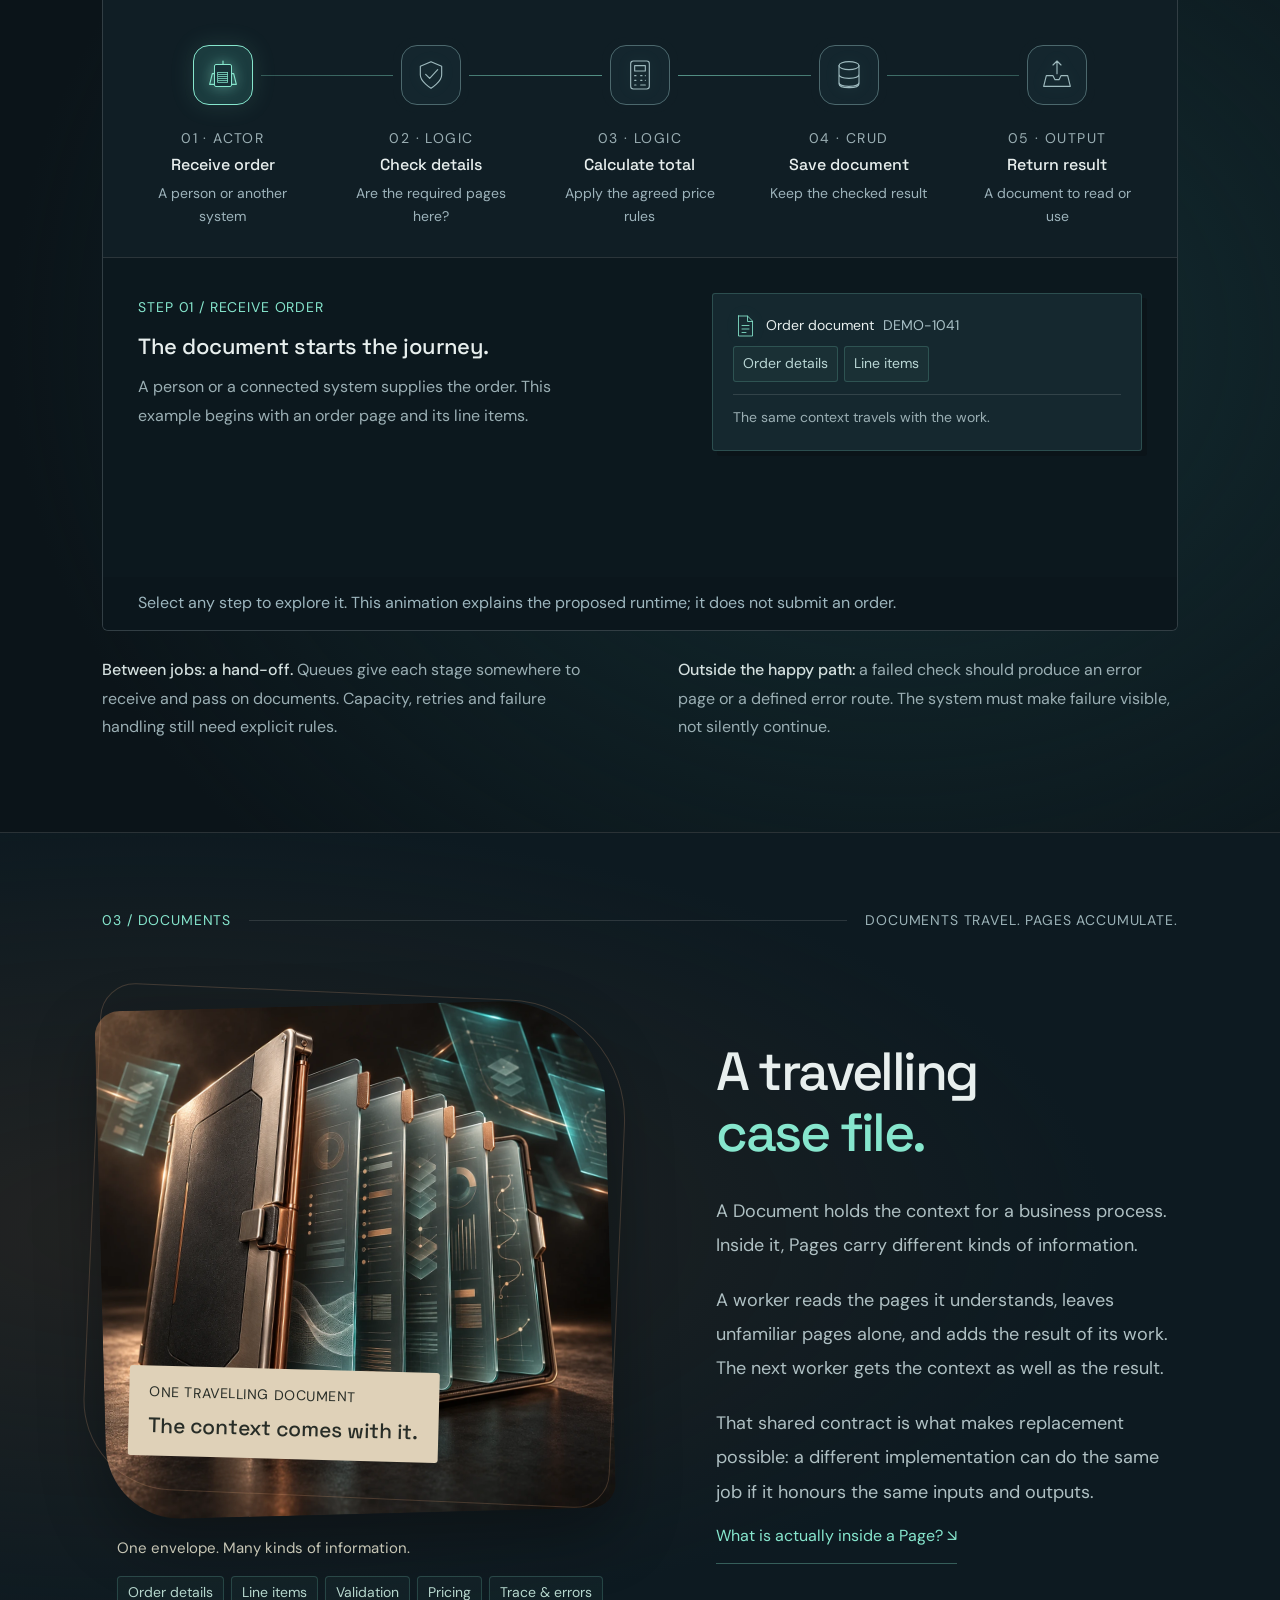
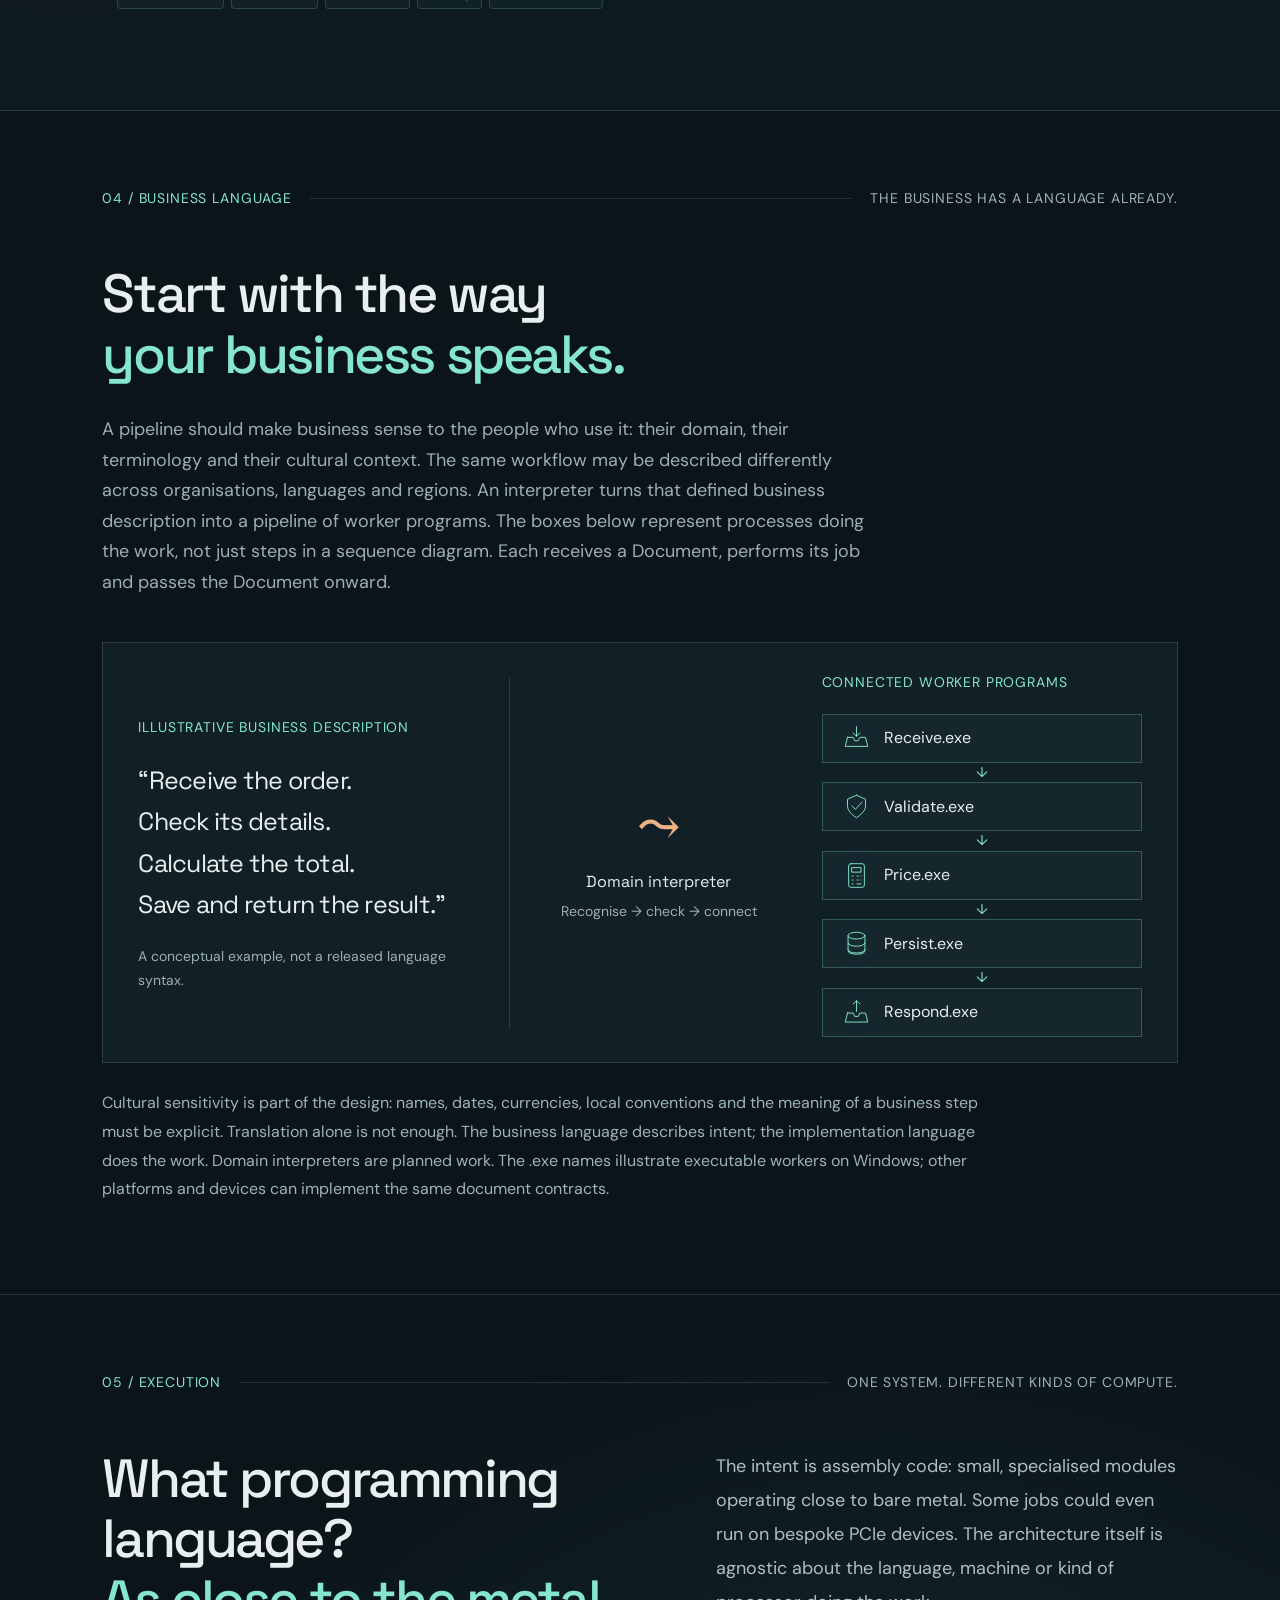
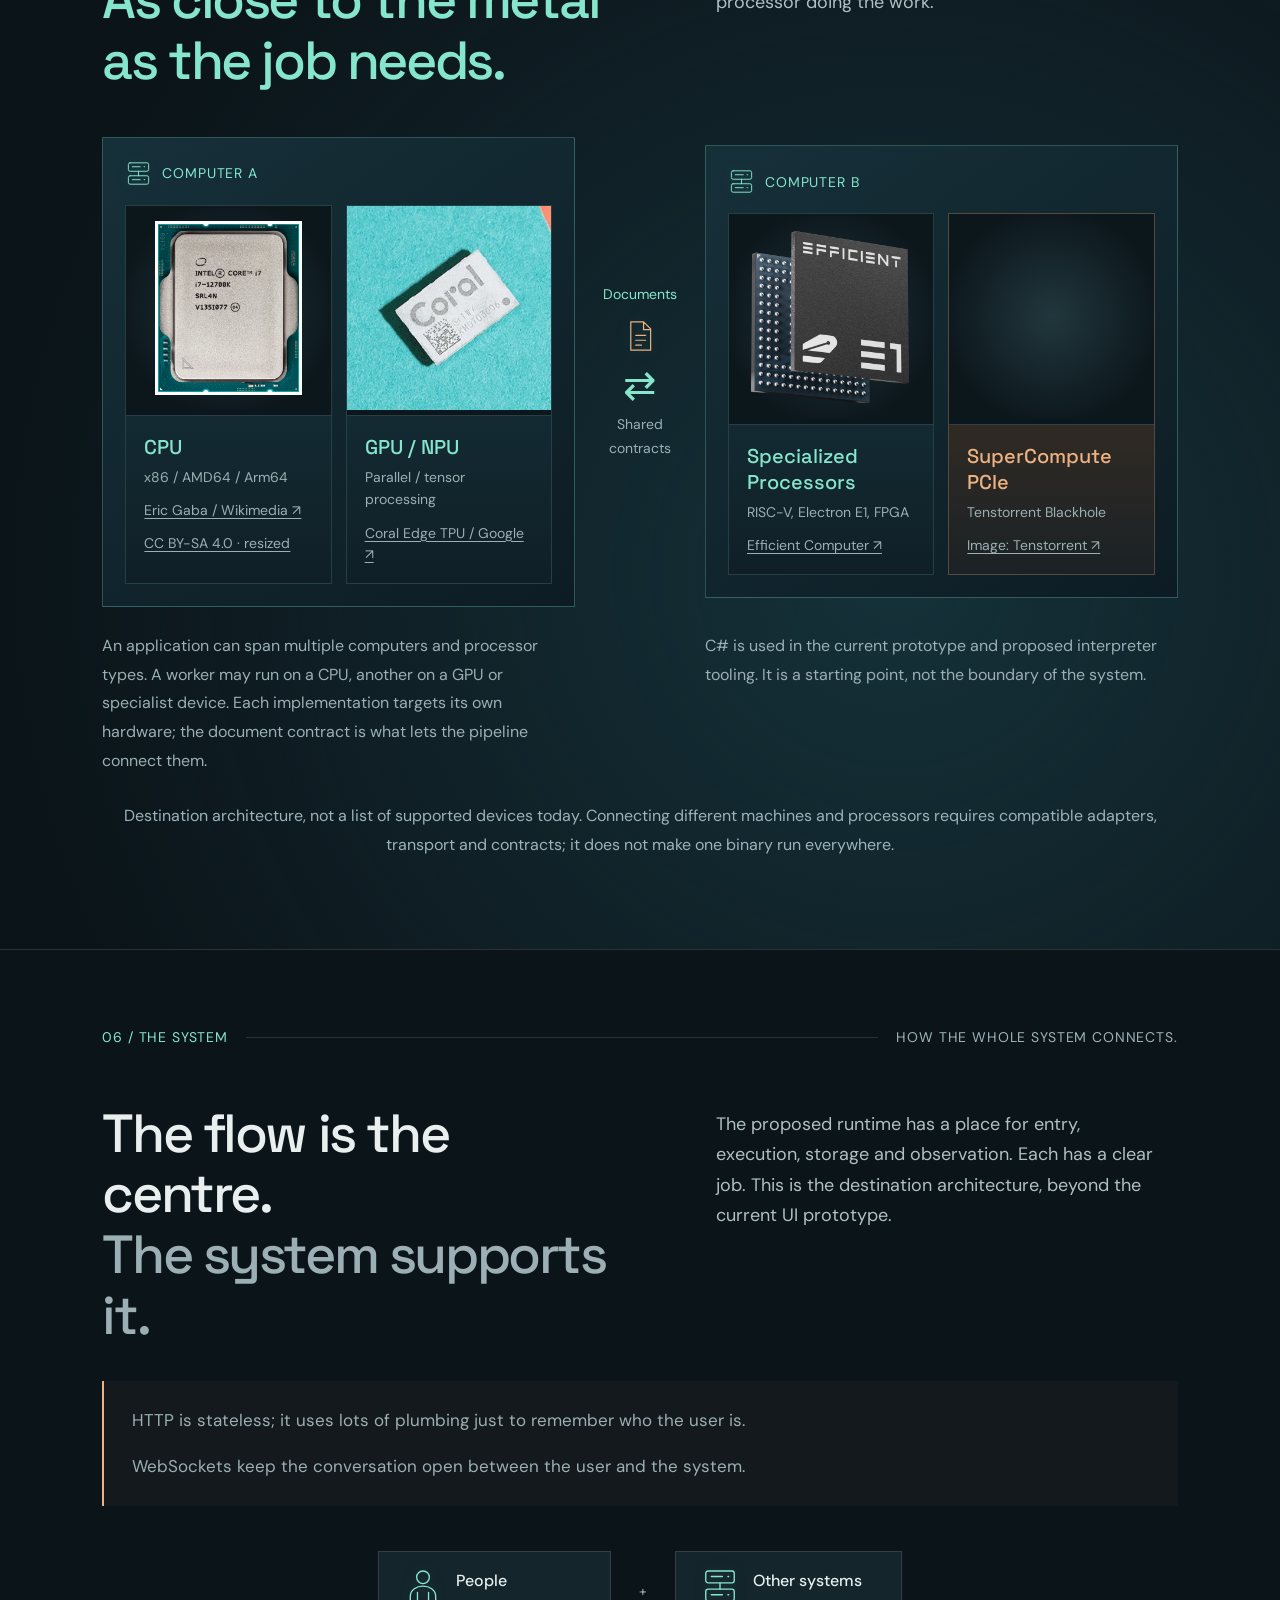
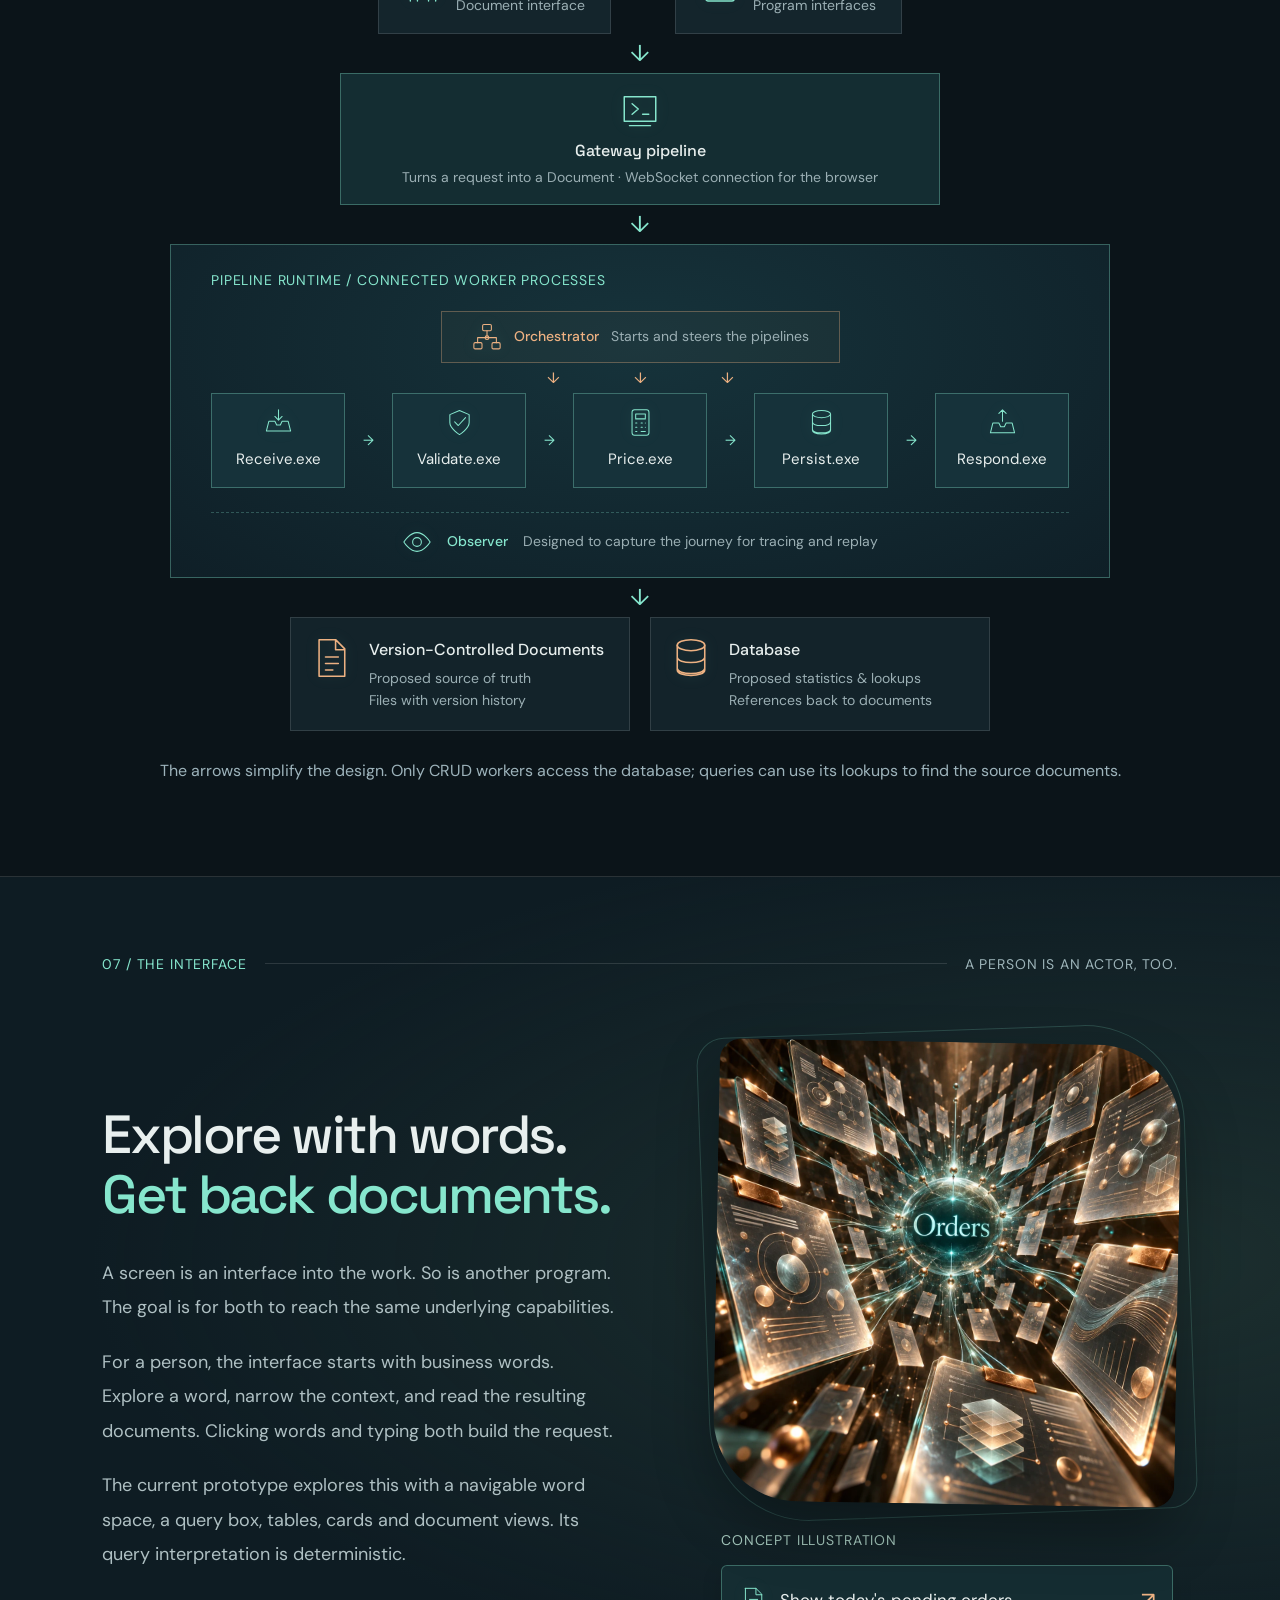
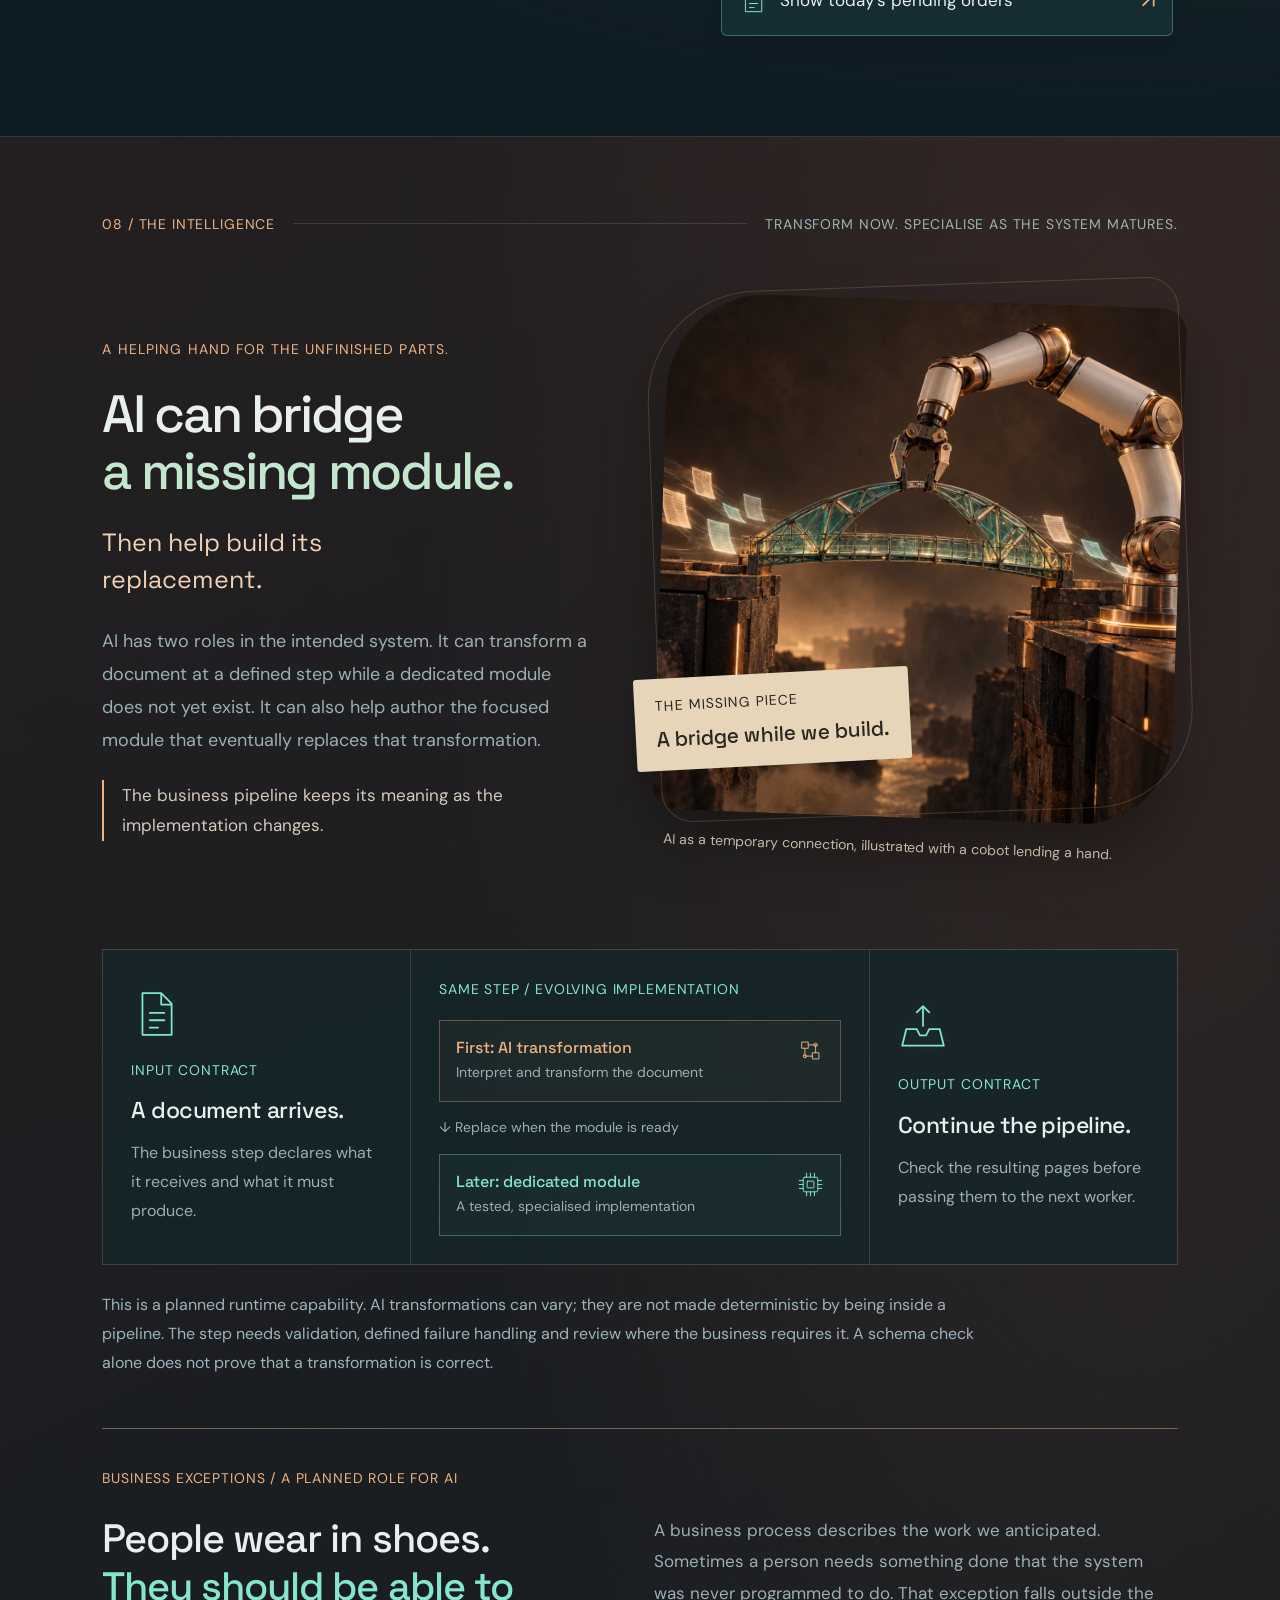
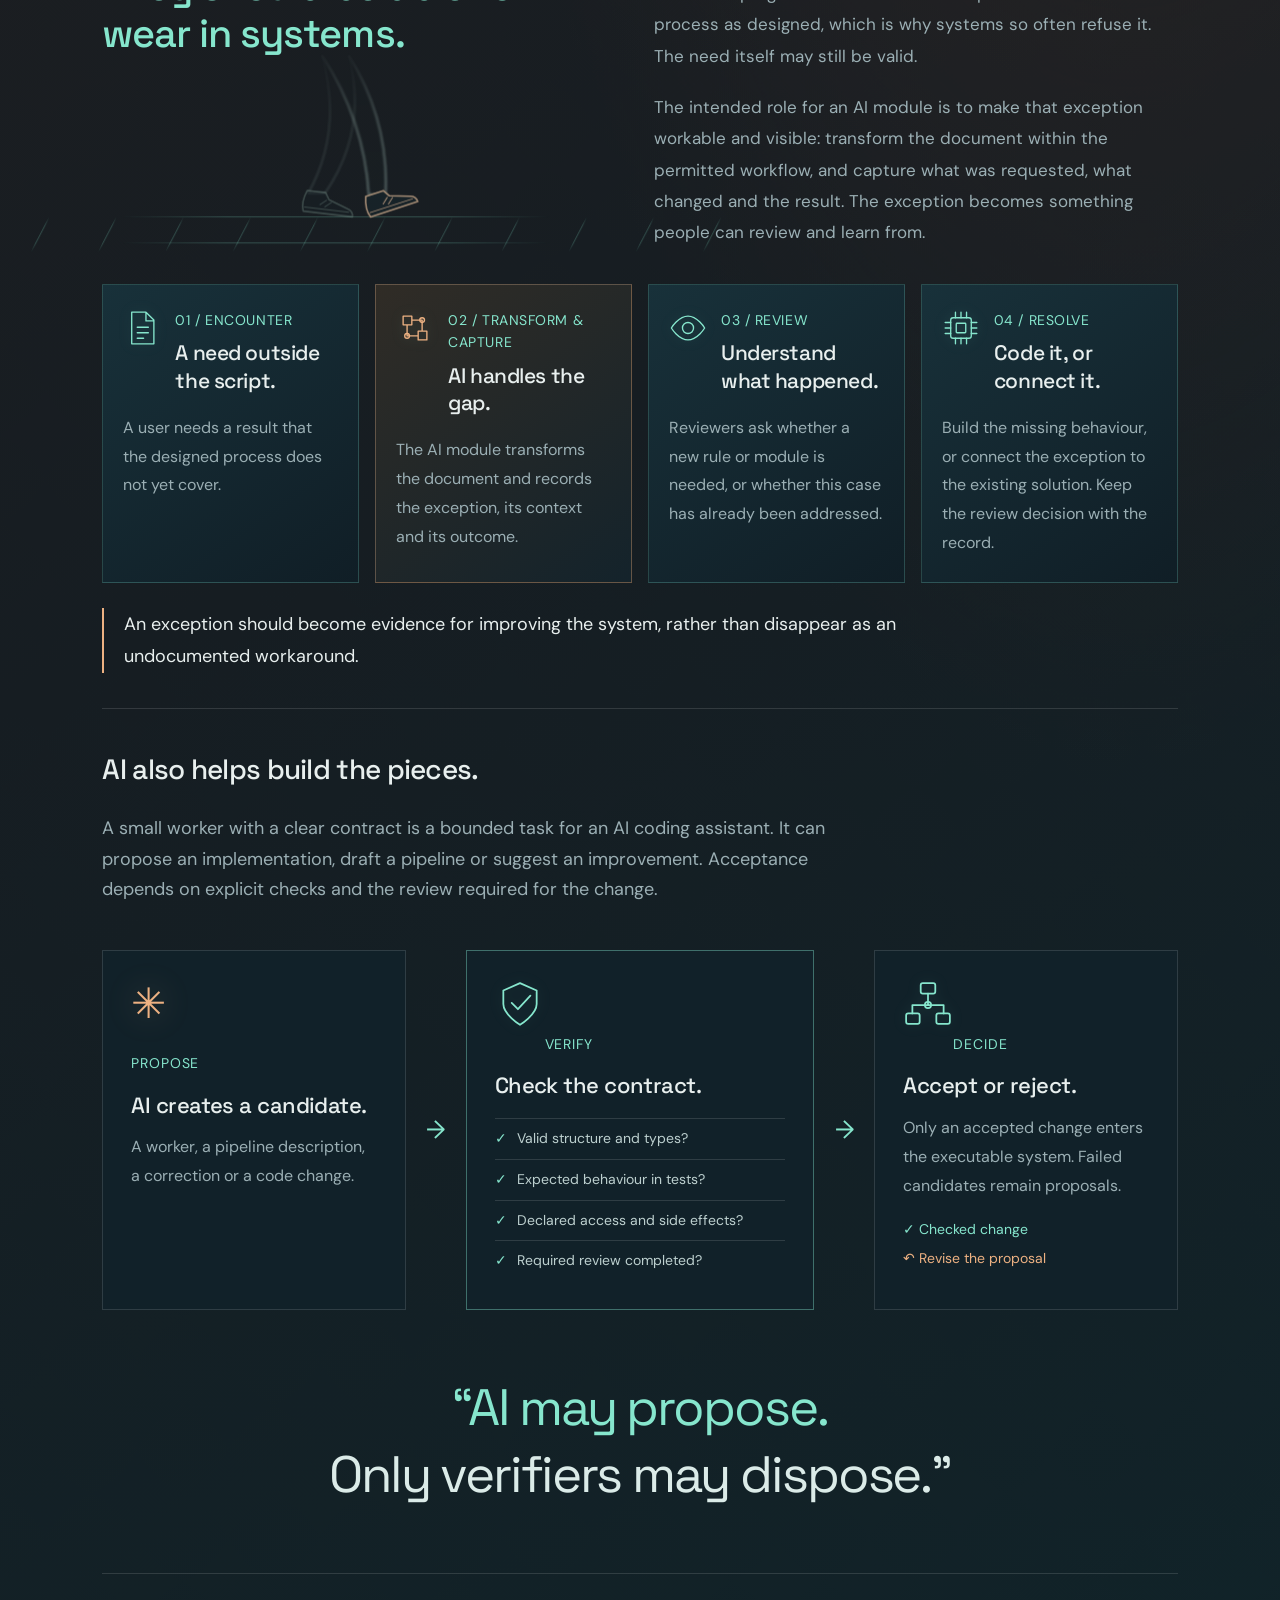
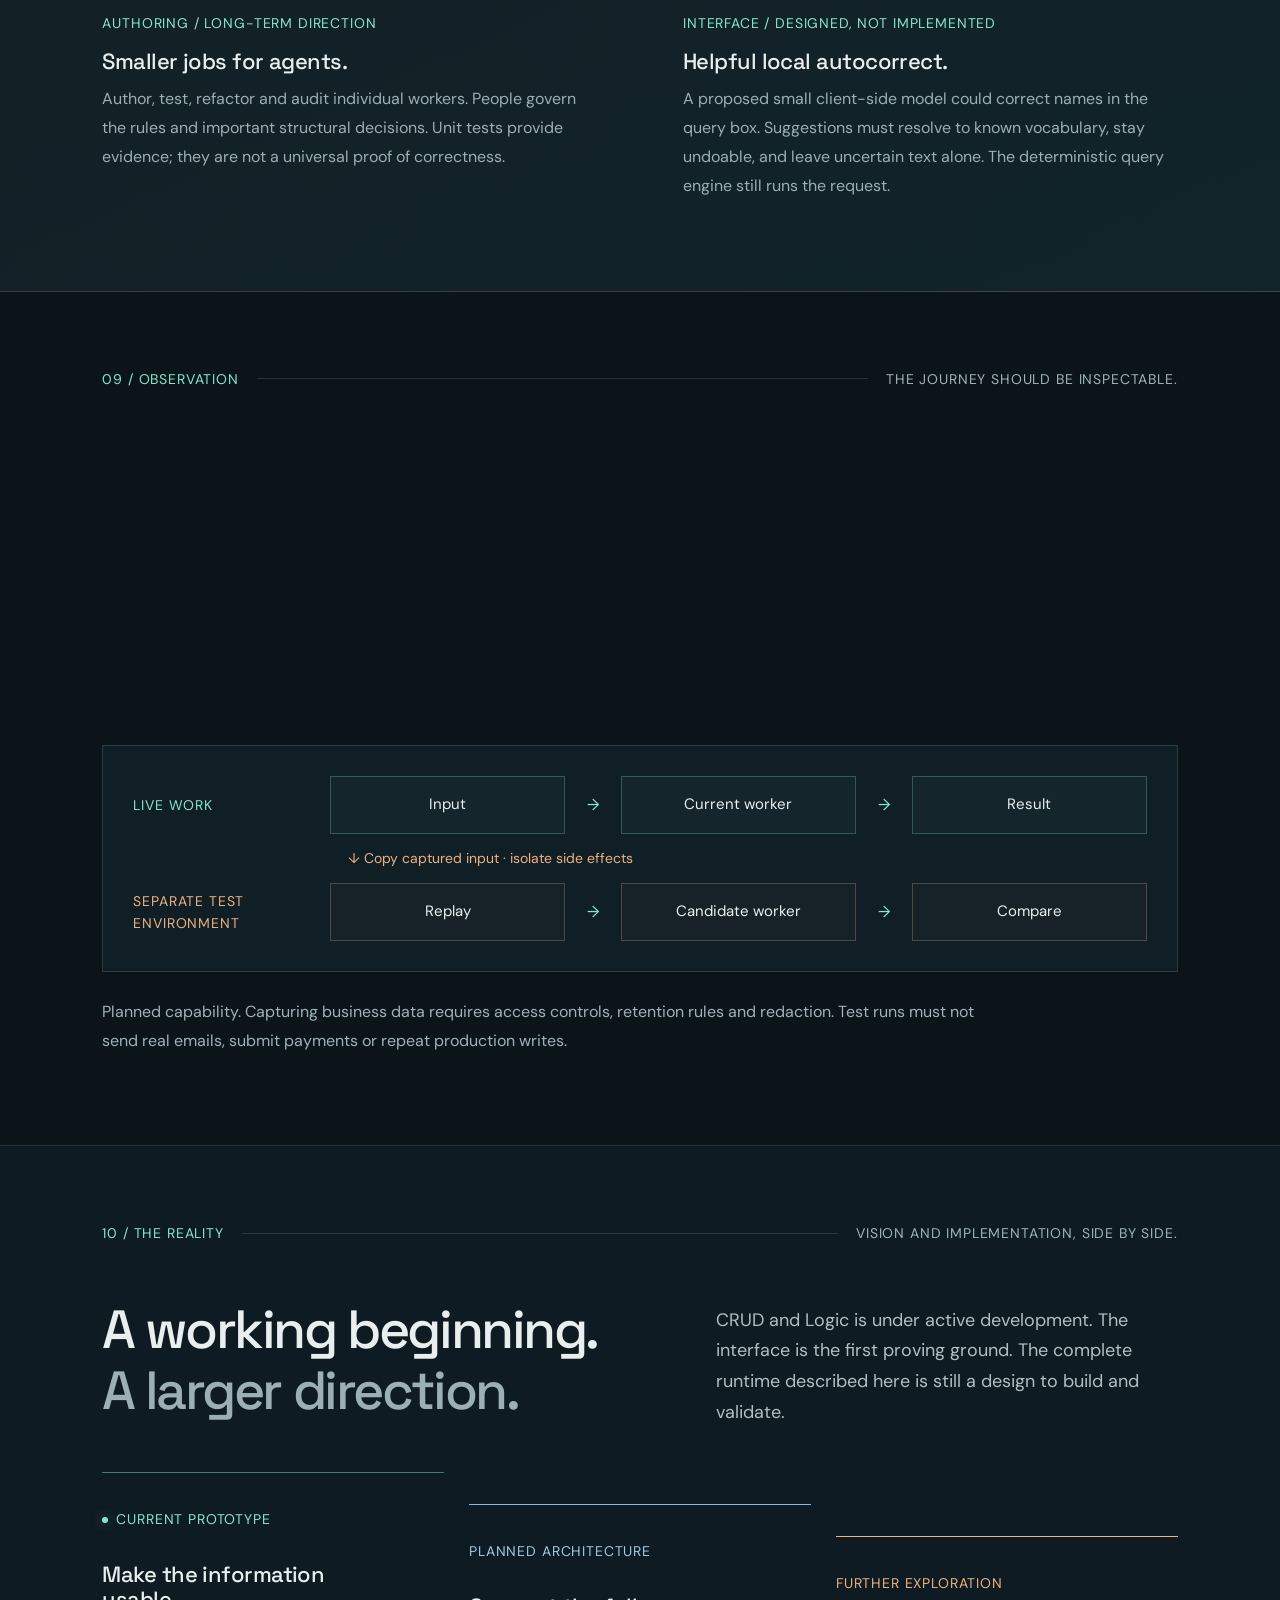
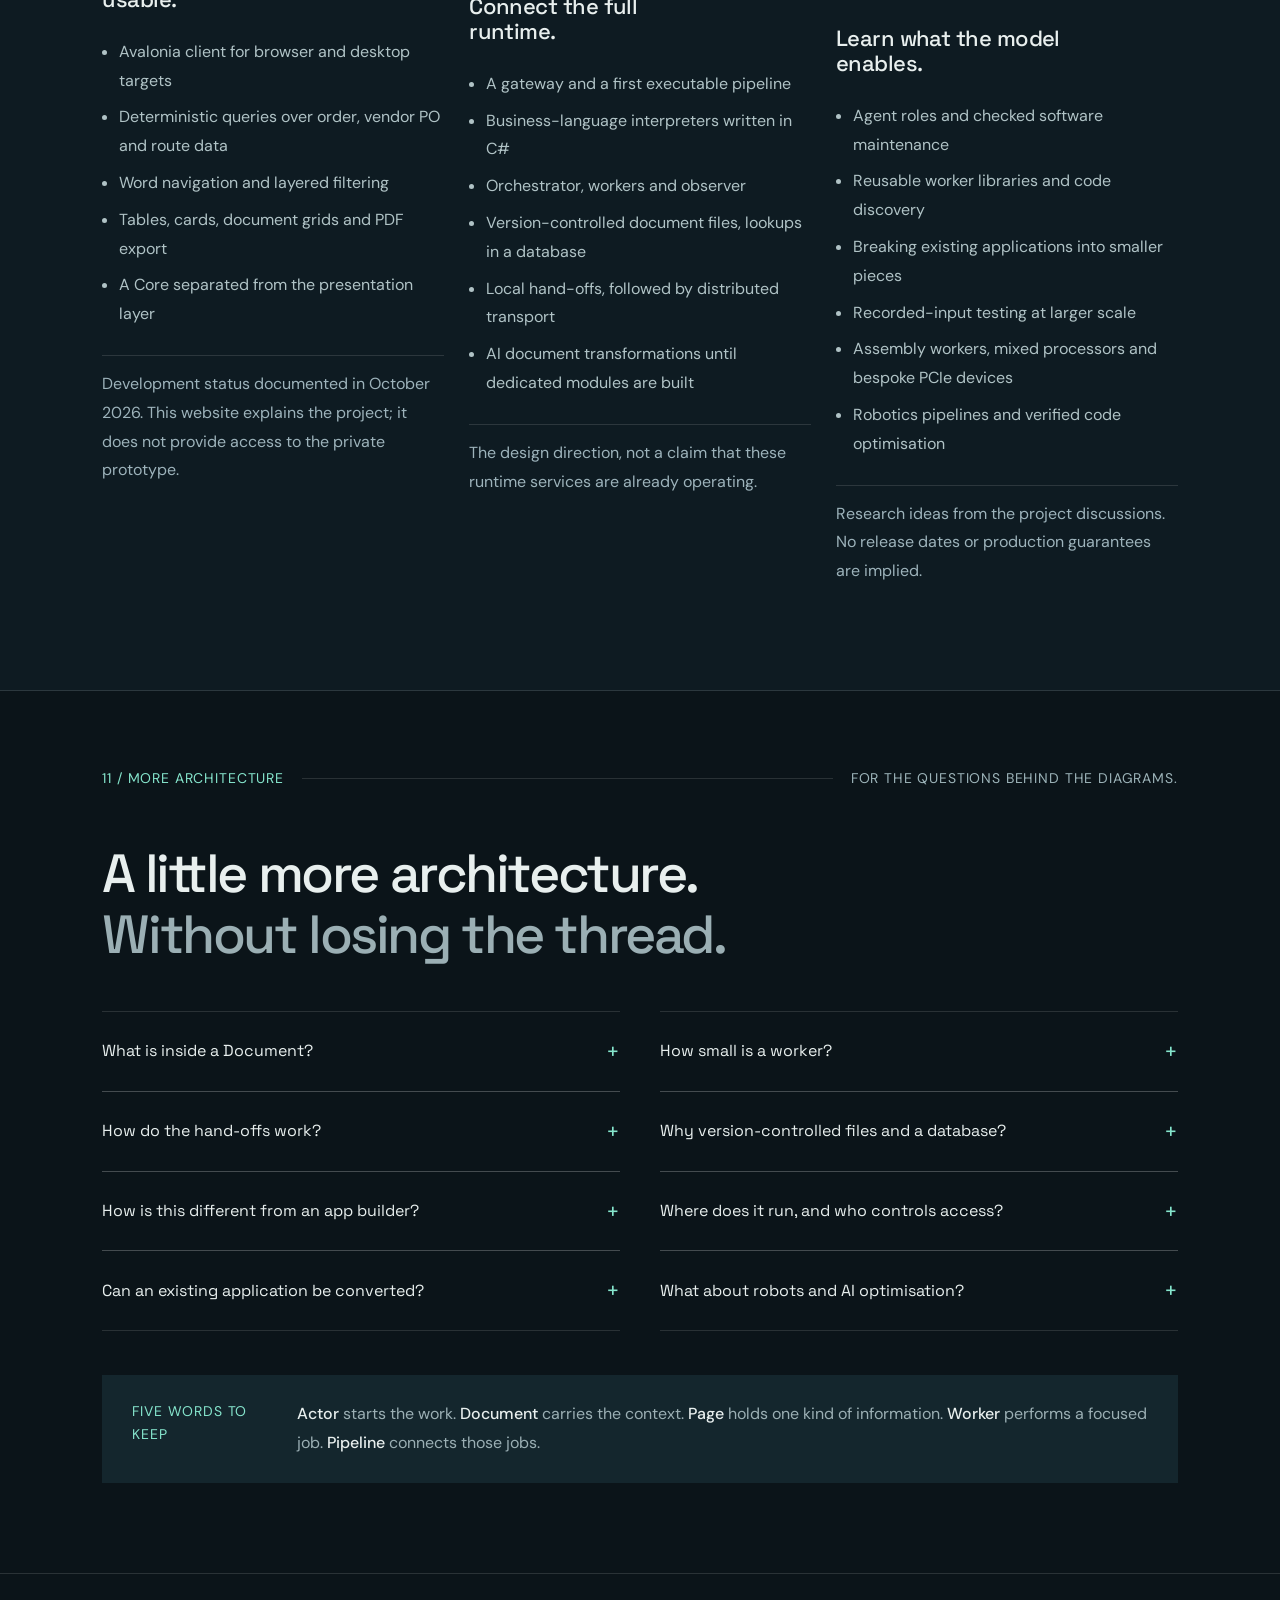
==== commit 614244ea: "Move the subscribe block to the closing section Putting it after "In development" interrupted the ar" ====
--- a/index.html
+++ b/index.html
@@ -7,7 +7,7 @@
 <link rel="canonical" href="https://crudandlogic.com/"><meta name="theme-color" content="#0b1419"><meta name="color-scheme" content="dark">
 <meta property="og:type" content="website"><meta property="og:url" content="https://crudandlogic.com/"><meta property="og:title" content="CRUD &amp; Logic — Software, assembled."><meta property="og:description" content="Documents carry the context. Workers do one thing. Pipelines connect the work. A visual introduction for people who build business systems."><meta property="og:image" content="https://crudandlogic.com/assets/img/pipeline-world.webp"><meta property="og:image:alt" content="Glass documents flowing through precision-engineered gates">
 <meta name="twitter:card" content="summary_large_image"><meta name="twitter:title" content="CRUD &amp; Logic — Software, assembled."><meta name="twitter:description" content="An illustrated guide to documents, workers, pipelines and the role of AI."><meta name="twitter:image" content="https://crudandlogic.com/assets/img/pipeline-world.webp">
-<link rel="icon" href="favicon.svg" type="image/svg+xml"><link rel="preconnect" href="https://fonts.googleapis.com"><link rel="preconnect" href="https://fonts.gstatic.com" crossorigin><link href="https://fonts.googleapis.com/css2?family=DM+Sans:wght@400;500;600;700&amp;family=Space+Grotesk:wght@400;500;600;700&amp;display=swap" rel="stylesheet"><link rel="stylesheet" href="assets/css/site.css?v=20261027-50"><script src="assets/js/site.js?v=20261027-50" defer></script>
+<link rel="icon" href="favicon.svg" type="image/svg+xml"><link rel="preconnect" href="https://fonts.googleapis.com"><link rel="preconnect" href="https://fonts.gstatic.com" crossorigin><link href="https://fonts.googleapis.com/css2?family=DM+Sans:wght@400;500;600;700&amp;family=Space+Grotesk:wght@400;500;600;700&amp;display=swap" rel="stylesheet"><link rel="stylesheet" href="assets/css/site.css?v=20261027-51"><script src="assets/js/site.js?v=20261027-51" defer></script>
 </head>
 <body>
 <svg class="icon-sprite" xmlns="http://www.w3.org/2000/svg" aria-hidden="true"><defs><symbol id="icon-database" viewBox="0 0 48 48"><ellipse cx="24" cy="10" rx="15" ry="6"/><path d="M9 10v27c0 8 30 8 30 0V10M9 23c0 8 30 8 30 0M9 35c0 8 30 8 30 0"/></symbol><symbol id="icon-logic" viewBox="0 0 48 48"><path d="M9 9h11v11H9zM28 28h11v11H28zM20 14h13v14M14 20v14h14"/><circle cx="33" cy="14" r="3"/><circle cx="14" cy="34" r="3"/></symbol><symbol id="icon-workflow" viewBox="0 0 48 48"><rect x="17" y="4" width="14" height="10" rx="2"/><rect x="3" y="33" width="13" height="10" rx="2"/><rect x="32" y="33" width="13" height="10" rx="2"/><path d="M24 14v11M9 33v-8h30v8"/><circle cx="24" cy="25" r="3"/></symbol><symbol id="icon-inbox" viewBox="0 0 48 48"><path d="M8 22L4 38h40l-4-16H30l-3 6h-6l-3-6H8zM24 3v17m-6-6l6 6 6-6"/></symbol><symbol id="icon-check" viewBox="0 0 48 48"><path d="M24 4l16 7v13c0 10-16 20-16 20S8 34 8 24V11l16-7zM16 23l6 6 12-13"/></symbol><symbol id="icon-calculator" viewBox="0 0 48 48"><rect x="10" y="3" width="28" height="42" rx="4"/><path d="M16 10h16v8H16zM16 25h2m7 0h2m5 0h0M16 32h2m7 0h2m5 0h0M16 39h2m7 0h7"/></symbol><symbol id="icon-outbox" viewBox="0 0 48 48"><path d="M8 25L4 41h40l-4-16H30l-3 6h-6l-3-6H8zM24 22V3m-6 6l6-6 6 6"/></symbol><symbol id="icon-person" viewBox="0 0 48 48"><circle cx="24" cy="13" r="8"/><path d="M8 43v-6c0-17 32-17 32 0v6M17 32v11m14-11v11"/></symbol><symbol id="icon-server" viewBox="0 0 48 48"><rect x="6" y="5" width="36" height="15" rx="3"/><rect x="6" y="28" width="36" height="15" rx="3"/><path d="M13 12h14M13 35h14M34 12h1M34 35h1M24 20v8"/></symbol><symbol id="icon-document" viewBox="0 0 48 48"><path d="M11 4h18l10 10v30H11V4zM29 4v11h10M18 23h14M18 30h14M18 37h8"/></symbol><symbol id="icon-eye" viewBox="0 0 48 48"><path d="M3 24S12 9 24 9s21 15 21 15-9 15-21 15S3 24 3 24z"/><circle cx="24" cy="24" r="7"/></symbol><symbol id="icon-gateway" viewBox="0 0 48 48"><path d="M6 10h36v28H6zM15 18l7 6-7 6M27 30h7M12 43h24"/></symbol><symbol id="icon-chip" viewBox="0 0 48 48"><rect x="11" y="11" width="26" height="26" rx="3"/><rect x="18" y="18" width="12" height="12" rx="1"/><path d="M17 4v7m7-7v7m7-7v7M17 37v7m7-7v7m7-7v7M4 17h7m-7 7h7m-7 7h7M37 17h7m-7 7h7m-7 7h7"/></symbol><filter id="film-rewind-soft" x="-15%" y="-30%" width="130%" height="160%" color-interpolation-filters="sRGB"><feGaussianBlur stdDeviation="1.4 .15"/></filter><filter id="film-rewind-fast" x="-15%" y="-30%" width="130%" height="160%" color-interpolation-filters="sRGB"><feGaussianBlur stdDeviation="3.4 .3"/></filter></defs></svg>
@@ -35,7 +35,7 @@
 
 <section class="panel" id="observation"><div class="section-label"><span>09 / Observation</span><i></i><span>The journey should be inspectable.</span></div><div class="split"><div class="observation-heading-art"><h2>See the flow.<br><span class="mint">Replay the evidence.</span></h2><div class="film-playback" aria-hidden="true"><div class="film-toolbar"><span class="film-recording-label"><svg class="concept-icon" viewBox="0 0 48 48" aria-hidden="true"><use href="#icon-eye"></use></svg> THE JOURNEY, FRAME BY FRAME</span><span class="film-motion-state" aria-hidden="true"><span class="film-state-static">Ⅱ Recording paused</span><span class="film-state-play">▶ Playing forward</span><span class="film-state-rewind">◀◀ Fast rewind</span></span></div><div class="film-strip" aria-hidden="true"><div class="film-track"><div class="film-emulsion"><div class="film-frame"><span class="film-frame-id">FRAME 01</span><svg class="concept-icon" viewBox="0 0 48 48" aria-hidden="true"><use href="#icon-inbox"></use></svg><span class="film-frame-label">Request</span></div><div class="film-frame"><span class="film-frame-id">FRAME 02</span><svg class="concept-icon" viewBox="0 0 48 48" aria-hidden="true"><use href="#icon-check"></use></svg><span class="film-frame-label">Validate</span></div><div class="film-frame"><span class="film-frame-id">FRAME 03</span><svg class="concept-icon" viewBox="0 0 48 48" aria-hidden="true"><use href="#icon-calculator"></use></svg><span class="film-frame-label">Price</span></div><div class="film-frame"><span class="film-frame-id">FRAME 04</span><svg class="concept-icon" viewBox="0 0 48 48" aria-hidden="true"><use href="#icon-database"></use></svg><span class="film-frame-label">Save</span></div><div class="film-frame"><span class="film-frame-id">FRAME 05</span><svg class="concept-icon" viewBox="0 0 48 48" aria-hidden="true"><use href="#icon-outbox"></use></svg><span class="film-frame-label">Respond</span></div><div class="film-frame"><span class="film-frame-id">FRAME 06</span><svg class="concept-icon" viewBox="0 0 48 48" aria-hidden="true"><use href="#icon-eye"></use></svg><span class="film-frame-label">Trace</span></div><div class="film-frame"><span class="film-frame-id">FRAME 07</span><svg class="concept-icon" viewBox="0 0 48 48" aria-hidden="true"><use href="#icon-document"></use></svg><span class="film-frame-label">Replay</span></div><div class="film-frame"><span class="film-frame-id">FRAME 08</span><svg class="concept-icon" viewBox="0 0 48 48" aria-hidden="true"><use href="#icon-workflow"></use></svg><span class="film-frame-label">Compare</span></div><div class="film-frame"><span class="film-frame-id">FRAME 01</span><svg class="concept-icon" viewBox="0 0 48 48" aria-hidden="true"><use href="#icon-inbox"></use></svg><span class="film-frame-label">Request</span></div><div class="film-frame"><span class="film-frame-id">FRAME 02</span><svg class="concept-icon" viewBox="0 0 48 48" aria-hidden="true"><use href="#icon-check"></use></svg><span class="film-frame-label">Validate</span></div><div class="film-frame"><span class="film-frame-id">FRAME 03</span><svg class="concept-icon" viewBox="0 0 48 48" aria-hidden="true"><use href="#icon-calculator"></use></svg><span class="film-frame-label">Price</span></div><div class="film-frame"><span class="film-frame-id">FRAME 04</span><svg class="concept-icon" viewBox="0 0 48 48" aria-hidden="true"><use href="#icon-database"></use></svg><span class="film-frame-label">Save</span></div><div class="film-frame"><span class="film-frame-id">FRAME 05</span><svg class="concept-icon" viewBox="0 0 48 48" aria-hidden="true"><use href="#icon-outbox"></use></svg><span class="film-frame-label">Respond</span></div><div class="film-frame"><span class="film-frame-id">FRAME 06</span><svg class="concept-icon" viewBox="0 0 48 48" aria-hidden="true"><use href="#icon-eye"></use></svg><span class="film-frame-label">Trace</span></div><div class="film-frame"><span class="film-frame-id">FRAME 07</span><svg class="concept-icon" viewBox="0 0 48 48" aria-hidden="true"><use href="#icon-document"></use></svg><span class="film-frame-label">Replay</span></div><div class="film-frame"><span class="film-frame-id">FRAME 08</span><svg class="concept-icon" viewBox="0 0 48 48" aria-hidden="true"><use href="#icon-workflow"></use></svg><span class="film-frame-label">Compare</span></div></div></div><div class="film-playhead"></div></div><div class="film-timeline" aria-hidden="true"><span></span></div><p class="film-caption">An illustrated recording: follow the steps, rewind the journey, then replay it to inspect what happened.</p></div></div><div class="body-copy"><p>When information moves through explicit hand-offs, an observer can be designed to record it. A failure becomes a specific document at a specific stage.</p><p>The ambition: replay captured inputs against a replacement worker in a separate test environment, compare the outputs, and catch regressions before promotion.</p></div></div><div class="replay-diagram"><div class="live-lane"><span class="lane-title">LIVE WORK</span><span>Input</span><i>→</i><span>Current worker</span><i>→</i><span>Result</span></div><div class="tap-line">↓ Copy captured input · isolate side effects</div><div class="test-lane"><span class="lane-title">SEPARATE TEST ENVIRONMENT</span><span>Replay</span><i>→</i><span>Candidate worker</span><i>→</i><span>Compare</span></div></div><p class="margin-note">Planned capability. Capturing business data requires access controls, retention rules and redaction. Test runs must not send real emails, submit payments or repeat production writes.</p></section>
 
-<section class="panel progress-panel" id="progress"><div class="section-label"><span>10 / The Reality</span><i></i><span>Vision and implementation, side by side.</span></div><div class="split"><h2>A working beginning.<br><span class="muted">A larger direction.</span></h2><p class="section-intro">CRUD and Logic is under active development. The interface is the first proving ground. The complete runtime described here is still a design to build and validate.</p></div><div class="roadmap"><article><span class="stage-label"><i class="status-dot"></i> CURRENT PROTOTYPE</span><h3>Make the information usable.</h3><ul><li>Avalonia client for browser and desktop targets</li><li>Deterministic queries over order, vendor PO and route data</li><li>Word navigation and layered filtering</li><li>Tables, cards, document grids and PDF export</li><li>A Core separated from the presentation layer</li></ul><p>Development status documented in October 2026. This website explains the project; it does not provide access to the private prototype.</p></article><article><span class="stage-label planned">PLANNED ARCHITECTURE</span><h3>Connect the full runtime.</h3><ul><li>A gateway and a first executable pipeline</li><li>Business-language interpreters written in C#</li><li>Orchestrator, workers and observer</li><li>Version-controlled document files, lookups in a database</li><li>Local hand-offs, followed by distributed transport</li><li>AI document transformations until dedicated modules are built</li></ul><p>The design direction, not a claim that these runtime services are already operating.</p></article><article><span class="stage-label research">FURTHER EXPLORATION</span><h3>Learn what the model enables.</h3><ul><li>Agent roles and checked software maintenance</li><li>Reusable worker libraries and code discovery</li><li>Breaking existing applications into smaller pieces</li><li>Recorded-input testing at larger scale</li><li>Assembly workers, mixed processors and bespoke PCIe devices</li><li>Robotics pipelines and verified code optimisation</li></ul><p>Research ideas from the project discussions. No release dates or production guarantees are implied.</p></article></div><div class="subscribe-block"><h3>This isn&rsquo;t finished.</h3><p>Progress notes as the system gets built &mdash; what worked, what broke, what changed. I&rsquo;ll tell you the day it&rsquo;s real.</p><iframe title="Subscribe to CRUD &amp; Logic" src="https://crudandlogic.substack.com/embed" width="480" height="320" loading="lazy" frameborder="0" scrolling="no"></iframe><p class="subscribe-note">No spam, and no pitch. Unsubscribe whenever.</p></div></section>
+<section class="panel progress-panel" id="progress"><div class="section-label"><span>10 / The Reality</span><i></i><span>Vision and implementation, side by side.</span></div><div class="split"><h2>A working beginning.<br><span class="muted">A larger direction.</span></h2><p class="section-intro">CRUD and Logic is under active development. The interface is the first proving ground. The complete runtime described here is still a design to build and validate.</p></div><div class="roadmap"><article><span class="stage-label"><i class="status-dot"></i> CURRENT PROTOTYPE</span><h3>Make the information usable.</h3><ul><li>Avalonia client for browser and desktop targets</li><li>Deterministic queries over order, vendor PO and route data</li><li>Word navigation and layered filtering</li><li>Tables, cards, document grids and PDF export</li><li>A Core separated from the presentation layer</li></ul><p>Development status documented in October 2026. This website explains the project; it does not provide access to the private prototype.</p></article><article><span class="stage-label planned">PLANNED ARCHITECTURE</span><h3>Connect the full runtime.</h3><ul><li>A gateway and a first executable pipeline</li><li>Business-language interpreters written in C#</li><li>Orchestrator, workers and observer</li><li>Version-controlled document files, lookups in a database</li><li>Local hand-offs, followed by distributed transport</li><li>AI document transformations until dedicated modules are built</li></ul><p>The design direction, not a claim that these runtime services are already operating.</p></article><article><span class="stage-label research">FURTHER EXPLORATION</span><h3>Learn what the model enables.</h3><ul><li>Agent roles and checked software maintenance</li><li>Reusable worker libraries and code discovery</li><li>Breaking existing applications into smaller pieces</li><li>Recorded-input testing at larger scale</li><li>Assembly workers, mixed processors and bespoke PCIe devices</li><li>Robotics pipelines and verified code optimisation</li></ul><p>Research ideas from the project discussions. No release dates or production guarantees are implied.</p></article></div></section>
 
 <section class="panel deep-panel" id="deep-dive"><div class="section-label"><span>11 / More Architecture</span><i></i><span>For the questions behind the diagrams.</span></div><h2>A little more architecture.<br><span class="muted">Without losing the thread.</span></h2><div class="deep-grid">
 <details><summary>What is inside a Document?<span>+</span></summary><div><p>A Document contains Pages for a particular business flow. The design uses XML fragments as the Page envelope, with CDATA holding the payload. That payload could be JSON, XML, SVG, G-code or text encoding of binary data.</p><p>XML metadata identifies the page and its contract. A payload still needs validation appropriate to its own format; wrapping JSON in XML does not validate its contents. File framing, indexing, encoding and version compatibility remain design questions.</p></div></details>
@@ -48,6 +48,6 @@
 <details><summary>What about robots and AI optimisation?<span>+</span></summary><div><p>The document idea could extend beyond orders. A robotics pipeline might transform a motion description into driver instructions while sensor documents feed defined responses. Simulation and replay could help analyse a plan before execution. No robotics safety capability is claimed.</p><p>A separate idea is AI-proposed code optimisation using C# intermediate language and a graph of known transformations. A candidate would require semantic verification and measurement before acceptance. This is future investigation, not the prototype's execution engine.</p></div></details>
 </div><div class="glossary"><span class="tiny-label">FIVE WORDS TO KEEP</span><p><b>Actor</b> starts the work. <b>Document</b> carries the context. <b>Page</b> holds one kind of information. <b>Worker</b> performs a focused job. <b>Pipeline</b> connects those jobs.</p></div></section>
 
-<section class="closing-panel" id="contact"><div class="closing-fireworks" aria-hidden="true"><svg viewBox="0 0 1200 600" preserveAspectRatio="xMidYMid slice" focusable="false"><g class="line-firework firework-0" style="--burst-delay:-0.8s"><path class="firework-launch" d="M110 610 Q169 315 145 165" pathLength="100"/><g class="firework-rays"><path d="M152.00 165.00L241.00 165.00" pathLength="100"/><path d="M151.58 167.39L251.00 203.58" pathLength="100"/><path d="M150.36 169.50L224.06 231.34" pathLength="100"/><path d="M148.50 171.06L205.00 268.92" pathLength="100"/><path d="M146.22 171.89L164.17 273.72" pathLength="100"/><path d="M143.78 171.89L127.50 264.27" pathLength="100"/><path d="M141.50 171.06L86.20 266.84" pathLength="100"/><path d="M139.64 169.50L62.27 234.42" pathLength="100"/><path d="M138.42 167.39L52.53 198.65" pathLength="100"/><path d="M138.00 165.00L29.80 165.00" pathLength="100"/><path d="M138.42 162.61L45.77 128.88" pathLength="100"/><path d="M139.64 160.50L71.46 103.29" pathLength="100"/><path d="M141.50 158.94L88.60 67.31" pathLength="100"/><path d="M143.78 158.11L127.08 63.37" pathLength="100"/><path d="M146.22 158.11L165.84 46.82" pathLength="100"/><path d="M148.50 158.94L200.20 69.39" pathLength="100"/><path d="M150.36 160.50L222.22 100.21" pathLength="100"/><path d="M151.58 162.61L255.51 124.78" pathLength="100"/></g></g><g class="line-firework firework-1" style="--burst-delay:-3.0s"><path class="firework-launch" d="M1015 610 Q1074 330 1050 180" pathLength="100"/><g class="firework-rays"><path d="M1056.90 181.18L1156.44 198.27" pathLength="100"/><path d="M1056.08 183.47L1160.19 242.95" pathLength="100"/><path d="M1054.52 185.34L1125.03 268.60" pathLength="100"/><path d="M1052.42 186.57L1096.75 306.65" pathLength="100"/><path d="M1050.03 187.00L1050.56 304.20" pathLength="100"/><path d="M1047.64 186.59L1011.70 286.74" pathLength="100"/><path d="M1045.52 185.38L965.42 281.73" pathLength="100"/><path d="M1043.95 183.53L945.05 241.23" pathLength="100"/><path d="M1043.11 181.25L941.07 199.72" pathLength="100"/><path d="M1043.10 178.82L922.27 158.07" pathLength="100"/><path d="M1043.92 176.53L946.85 121.07" pathLength="100"/><path d="M1045.48 174.66L980.20 97.58" pathLength="100"/><path d="M1047.58 173.43L1006.06 60.95" pathLength="100"/><path d="M1049.97 173.00L1049.47 63.90" pathLength="100"/><path d="M1052.36 173.41L1095.60 52.93" pathLength="100"/><path d="M1054.48 174.62L1129.40 84.50" pathLength="100"/><path d="M1056.05 176.47L1147.95 122.86" pathLength="100"/><path d="M1056.89 178.75L1180.18 156.44" pathLength="100"/></g></g><g class="line-firework firework-2" style="--burst-delay:-4.6s"><path class="firework-launch" d="M220 610 Q279 590 255 440" pathLength="100"/><g class="firework-rays"><path d="M261.60 442.33L334.19 468.01" pathLength="100"/><path d="M260.40 444.45L331.18 502.76" pathLength="100"/><path d="M258.55 446.03L300.86 517.79" pathLength="100"/><path d="M256.28 446.88L274.17 543.24" pathLength="100"/><path d="M253.85 446.90L239.09 535.28" pathLength="100"/><path d="M251.56 446.09L211.59 516.78" pathLength="100"/><path d="M249.68 444.55L176.78 506.85" pathLength="100"/><path d="M248.44 442.45L166.50 473.12" pathLength="100"/><path d="M248.00 440.06L168.90 440.78" pathLength="100"/><path d="M248.40 437.67L159.97 406.38" pathLength="100"/><path d="M249.60 435.55L183.68 381.25" pathLength="100"/><path d="M251.45 433.97L212.34 367.64" pathLength="100"/><path d="M253.72 433.12L236.98 342.96" pathLength="100"/><path d="M256.15 433.10L269.87 350.93" pathLength="100"/><path d="M258.44 433.91L306.67 348.60" pathLength="100"/><path d="M260.32 435.45L328.43 377.24" pathLength="100"/><path d="M261.56 437.55L337.60 409.08" pathLength="100"/><path d="M262.00 439.94L357.90 439.07" pathLength="100"/></g></g><g class="line-firework firework-3" style="--burst-delay:-1.8s"><path class="firework-launch" d="M920 610 Q979 605 955 455" pathLength="100"/><g class="firework-rays"><path d="M961.11 458.42L1035.29 499.91" pathLength="100"/><path d="M959.57 460.30L1025.60 536.86" pathLength="100"/><path d="M957.48 461.54L990.09 547.47" pathLength="100"/><path d="M955.10 462.00L956.56 569.99" pathLength="100"/><path d="M952.70 461.61L920.17 554.90" pathLength="100"/><path d="M950.57 460.42L893.92 529.84" pathLength="100"/><path d="M948.99 458.58L858.17 512.67" pathLength="100"/><path d="M948.12 456.31L853.33 474.36" pathLength="100"/><path d="M948.09 453.88L861.92 439.89" pathLength="100"/><path d="M948.89 451.58L858.65 401.11" pathLength="100"/><path d="M950.43 449.70L888.90 378.37" pathLength="100"/><path d="M952.52 448.46L922.36 368.98" pathLength="100"/><path d="M954.90 448.00L953.53 346.91" pathLength="100"/><path d="M957.30 448.39L987.56 361.61" pathLength="100"/><path d="M959.43 449.58L1027.72 365.91" pathLength="100"/><path d="M961.01 451.42L1045.90 400.86" pathLength="100"/><path d="M961.88 453.69L1049.90 436.93" pathLength="100"/><path d="M961.91 456.12L1066.24 473.06" pathLength="100"/></g></g><g class="line-firework firework-4" style="--burst-delay:-3.8s"><path class="firework-launch" d="M580 610 Q639 225 615 75" pathLength="100"/><g class="firework-rays"><path d="M620.44 79.40L664.76 115.24" pathLength="100"/><path d="M618.61 81.00L653.77 139.43" pathLength="100"/><path d="M616.34 81.87L628.17 142.53" pathLength="100"/><path d="M613.91 81.91L602.54 154.02" pathLength="100"/><path d="M611.61 81.12L579.36 139.40" pathLength="100"/><path d="M609.72 79.60L564.31 119.12" pathLength="100"/><path d="M608.47 77.51L541.83 103.15" pathLength="100"/><path d="M608.00 75.13L543.01 76.31" pathLength="100"/><path d="M608.38 72.73L552.96 53.68" pathLength="100"/><path d="M609.56 70.60L555.28 26.71" pathLength="100"/><path d="M611.39 69.00L578.70 14.68" pathLength="100"/><path d="M613.66 68.13L602.75 12.18" pathLength="100"/><path d="M616.09 68.09L626.71 0.72" pathLength="100"/><path d="M618.39 68.88L648.31 14.80" pathLength="100"/><path d="M620.28 70.40L675.34 22.47" pathLength="100"/><path d="M621.53 72.49L683.69 48.58" pathLength="100"/><path d="M622.00 74.87L682.19 73.78" pathLength="100"/><path d="M621.62 77.27L689.15 100.47" pathLength="100"/></g></g></svg></div><p class="eyebrow">12 / The Direction</p><h2>Less hidden machinery.<br><span class="mint">More visible intent.</span></h2><p>Business software that people can follow.<br>Small pieces that humans and AI can help build.<br>A system that remains testable even under production conditions.</p><div class="closing-links"><a class="primary-link" href="mailto:contact@crudandlogic.com">Talk about the idea ↗</a><!-- DISCORD_INVITE --><a class="text-link" href="https://discord.gg/9jeeu9BqTD">Join the conversation ↗</a></div></section>
+<section class="closing-panel" id="contact"><div class="closing-fireworks" aria-hidden="true"><svg viewBox="0 0 1200 600" preserveAspectRatio="xMidYMid slice" focusable="false"><g class="line-firework firework-0" style="--burst-delay:-0.8s"><path class="firework-launch" d="M110 610 Q169 315 145 165" pathLength="100"/><g class="firework-rays"><path d="M152.00 165.00L241.00 165.00" pathLength="100"/><path d="M151.58 167.39L251.00 203.58" pathLength="100"/><path d="M150.36 169.50L224.06 231.34" pathLength="100"/><path d="M148.50 171.06L205.00 268.92" pathLength="100"/><path d="M146.22 171.89L164.17 273.72" pathLength="100"/><path d="M143.78 171.89L127.50 264.27" pathLength="100"/><path d="M141.50 171.06L86.20 266.84" pathLength="100"/><path d="M139.64 169.50L62.27 234.42" pathLength="100"/><path d="M138.42 167.39L52.53 198.65" pathLength="100"/><path d="M138.00 165.00L29.80 165.00" pathLength="100"/><path d="M138.42 162.61L45.77 128.88" pathLength="100"/><path d="M139.64 160.50L71.46 103.29" pathLength="100"/><path d="M141.50 158.94L88.60 67.31" pathLength="100"/><path d="M143.78 158.11L127.08 63.37" pathLength="100"/><path d="M146.22 158.11L165.84 46.82" pathLength="100"/><path d="M148.50 158.94L200.20 69.39" pathLength="100"/><path d="M150.36 160.50L222.22 100.21" pathLength="100"/><path d="M151.58 162.61L255.51 124.78" pathLength="100"/></g></g><g class="line-firework firework-1" style="--burst-delay:-3.0s"><path class="firework-launch" d="M1015 610 Q1074 330 1050 180" pathLength="100"/><g class="firework-rays"><path d="M1056.90 181.18L1156.44 198.27" pathLength="100"/><path d="M1056.08 183.47L1160.19 242.95" pathLength="100"/><path d="M1054.52 185.34L1125.03 268.60" pathLength="100"/><path d="M1052.42 186.57L1096.75 306.65" pathLength="100"/><path d="M1050.03 187.00L1050.56 304.20" pathLength="100"/><path d="M1047.64 186.59L1011.70 286.74" pathLength="100"/><path d="M1045.52 185.38L965.42 281.73" pathLength="100"/><path d="M1043.95 183.53L945.05 241.23" pathLength="100"/><path d="M1043.11 181.25L941.07 199.72" pathLength="100"/><path d="M1043.10 178.82L922.27 158.07" pathLength="100"/><path d="M1043.92 176.53L946.85 121.07" pathLength="100"/><path d="M1045.48 174.66L980.20 97.58" pathLength="100"/><path d="M1047.58 173.43L1006.06 60.95" pathLength="100"/><path d="M1049.97 173.00L1049.47 63.90" pathLength="100"/><path d="M1052.36 173.41L1095.60 52.93" pathLength="100"/><path d="M1054.48 174.62L1129.40 84.50" pathLength="100"/><path d="M1056.05 176.47L1147.95 122.86" pathLength="100"/><path d="M1056.89 178.75L1180.18 156.44" pathLength="100"/></g></g><g class="line-firework firework-2" style="--burst-delay:-4.6s"><path class="firework-launch" d="M220 610 Q279 590 255 440" pathLength="100"/><g class="firework-rays"><path d="M261.60 442.33L334.19 468.01" pathLength="100"/><path d="M260.40 444.45L331.18 502.76" pathLength="100"/><path d="M258.55 446.03L300.86 517.79" pathLength="100"/><path d="M256.28 446.88L274.17 543.24" pathLength="100"/><path d="M253.85 446.90L239.09 535.28" pathLength="100"/><path d="M251.56 446.09L211.59 516.78" pathLength="100"/><path d="M249.68 444.55L176.78 506.85" pathLength="100"/><path d="M248.44 442.45L166.50 473.12" pathLength="100"/><path d="M248.00 440.06L168.90 440.78" pathLength="100"/><path d="M248.40 437.67L159.97 406.38" pathLength="100"/><path d="M249.60 435.55L183.68 381.25" pathLength="100"/><path d="M251.45 433.97L212.34 367.64" pathLength="100"/><path d="M253.72 433.12L236.98 342.96" pathLength="100"/><path d="M256.15 433.10L269.87 350.93" pathLength="100"/><path d="M258.44 433.91L306.67 348.60" pathLength="100"/><path d="M260.32 435.45L328.43 377.24" pathLength="100"/><path d="M261.56 437.55L337.60 409.08" pathLength="100"/><path d="M262.00 439.94L357.90 439.07" pathLength="100"/></g></g><g class="line-firework firework-3" style="--burst-delay:-1.8s"><path class="firework-launch" d="M920 610 Q979 605 955 455" pathLength="100"/><g class="firework-rays"><path d="M961.11 458.42L1035.29 499.91" pathLength="100"/><path d="M959.57 460.30L1025.60 536.86" pathLength="100"/><path d="M957.48 461.54L990.09 547.47" pathLength="100"/><path d="M955.10 462.00L956.56 569.99" pathLength="100"/><path d="M952.70 461.61L920.17 554.90" pathLength="100"/><path d="M950.57 460.42L893.92 529.84" pathLength="100"/><path d="M948.99 458.58L858.17 512.67" pathLength="100"/><path d="M948.12 456.31L853.33 474.36" pathLength="100"/><path d="M948.09 453.88L861.92 439.89" pathLength="100"/><path d="M948.89 451.58L858.65 401.11" pathLength="100"/><path d="M950.43 449.70L888.90 378.37" pathLength="100"/><path d="M952.52 448.46L922.36 368.98" pathLength="100"/><path d="M954.90 448.00L953.53 346.91" pathLength="100"/><path d="M957.30 448.39L987.56 361.61" pathLength="100"/><path d="M959.43 449.58L1027.72 365.91" pathLength="100"/><path d="M961.01 451.42L1045.90 400.86" pathLength="100"/><path d="M961.88 453.69L1049.90 436.93" pathLength="100"/><path d="M961.91 456.12L1066.24 473.06" pathLength="100"/></g></g><g class="line-firework firework-4" style="--burst-delay:-3.8s"><path class="firework-launch" d="M580 610 Q639 225 615 75" pathLength="100"/><g class="firework-rays"><path d="M620.44 79.40L664.76 115.24" pathLength="100"/><path d="M618.61 81.00L653.77 139.43" pathLength="100"/><path d="M616.34 81.87L628.17 142.53" pathLength="100"/><path d="M613.91 81.91L602.54 154.02" pathLength="100"/><path d="M611.61 81.12L579.36 139.40" pathLength="100"/><path d="M609.72 79.60L564.31 119.12" pathLength="100"/><path d="M608.47 77.51L541.83 103.15" pathLength="100"/><path d="M608.00 75.13L543.01 76.31" pathLength="100"/><path d="M608.38 72.73L552.96 53.68" pathLength="100"/><path d="M609.56 70.60L555.28 26.71" pathLength="100"/><path d="M611.39 69.00L578.70 14.68" pathLength="100"/><path d="M613.66 68.13L602.75 12.18" pathLength="100"/><path d="M616.09 68.09L626.71 0.72" pathLength="100"/><path d="M618.39 68.88L648.31 14.80" pathLength="100"/><path d="M620.28 70.40L675.34 22.47" pathLength="100"/><path d="M621.53 72.49L683.69 48.58" pathLength="100"/><path d="M622.00 74.87L682.19 73.78" pathLength="100"/><path d="M621.62 77.27L689.15 100.47" pathLength="100"/></g></g></svg></div><p class="eyebrow">12 / The Direction</p><h2>Less hidden machinery.<br><span class="mint">More visible intent.</span></h2><p>Business software that people can follow.<br>Small pieces that humans and AI can help build.<br>A system that remains testable even under production conditions.</p><div class="subscribe-block"><p class="subscribe-lead">I&rsquo;ll tell you the day it&rsquo;s real.</p><iframe title="Subscribe to CRUD &amp; Logic" src="https://crudandlogic.substack.com/embed" width="480" height="320" loading="lazy" frameborder="0" scrolling="no"></iframe><p class="subscribe-note">No spam, and no pitch. Unsubscribe whenever.</p></div><div class="closing-links"><!-- DISCORD_INVITE --><a class="text-link" href="https://discord.gg/9jeeu9BqTD">Join the conversation ↗</a></div></section>
 </main><footer class="site-footer"><a class="brand" href="#top">CRUD <span class="muted">&amp;</span> Logic<span class="mint">.</span></a><p>A developing architecture by <a href="https://shawnklewis.com/" target="_blank" rel="noopener noreferrer">Shawn K. Lewis</a>.<br>Concept guide · October 2026 · First edition</p><a href="mailto:contact@crudandlogic.com">contact@crudandlogic.com ↗</a></footer>
 </body></html>
--- a/assets/css/site.css
+++ b/assets/css/site.css
@@ -184,9 +184,9 @@
 @media(prefers-reduced-motion:reduce){.deep-grid details::details-content,.deep-grid summary span{transition:none}}
 
 /* Subscribe: Substack's embed is a white iframe that cannot be restyled from outside, so frame it deliberately instead of fighting it. */
-.subscribe-block{margin-top:56px;padding-top:34px;border-top:1px solid var(--line)}
-.subscribe-block h3{font-size:clamp(21px,2.3vw,28px);margin:0 0 10px}
-.subscribe-block p{max-width:54ch;margin:0 0 22px}
-.subscribe-block iframe{width:100%;max-width:480px;height:320px;border:1px solid var(--line);border-radius:10px;background:#fff;display:block;color-scheme:light}
-.subscribe-note{font-size:14px;opacity:.6;margin:16px 0 0}
-@media(max-width:760px){.subscribe-block{margin-top:40px;padding-top:26px}.subscribe-block iframe{height:340px}}
+.subscribe-block{margin:34px auto 0;max-width:480px}
+.subscribe-lead{font-size:17px!important;color:var(--text)!important;margin:0 0 14px}
+.subscribe-block iframe{width:100%;height:320px;border:1px solid var(--line);border-radius:10px;background:#fff;display:block;color-scheme:light}
+.subscribe-note{font-size:14px!important;opacity:.55;margin:14px 0 0}
+.closing-panel .closing-links{margin-top:26px}
+@media(max-width:760px){.subscribe-block{margin-top:28px}.subscribe-block iframe{height:340px}}
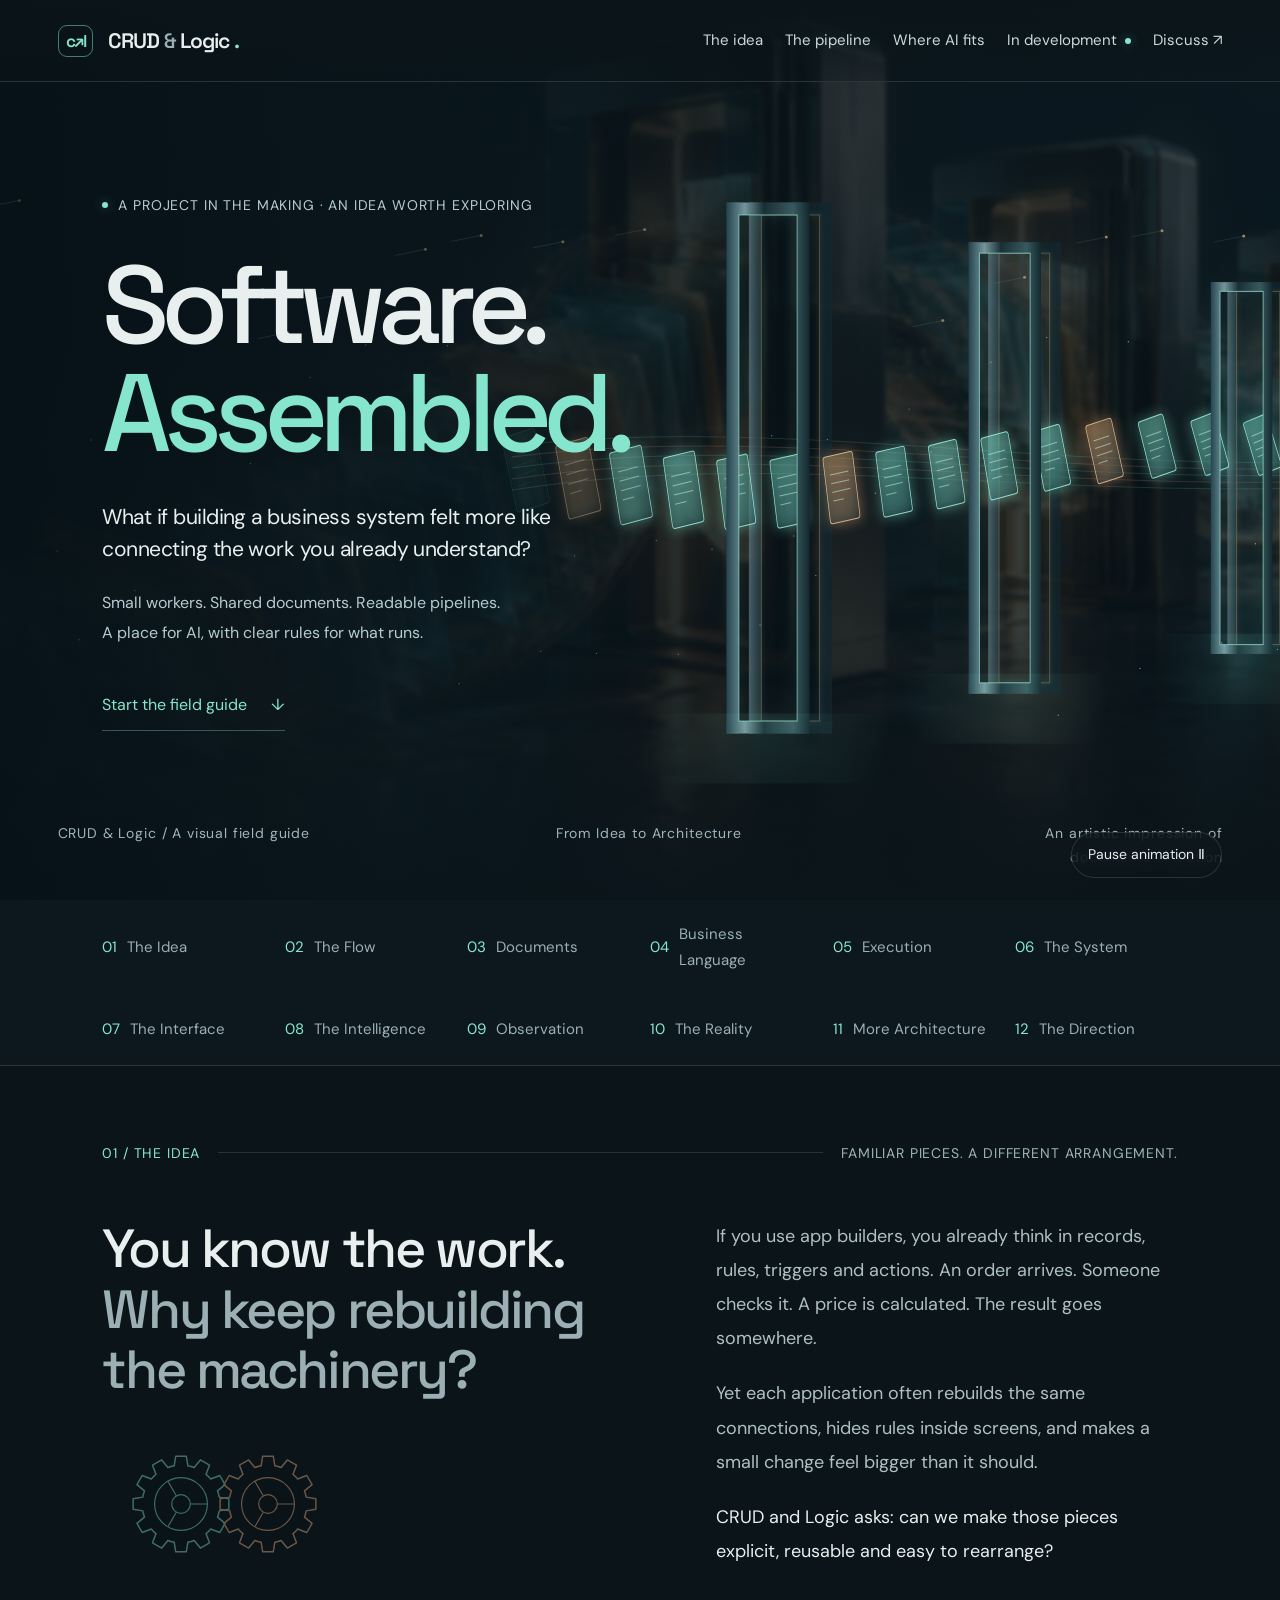
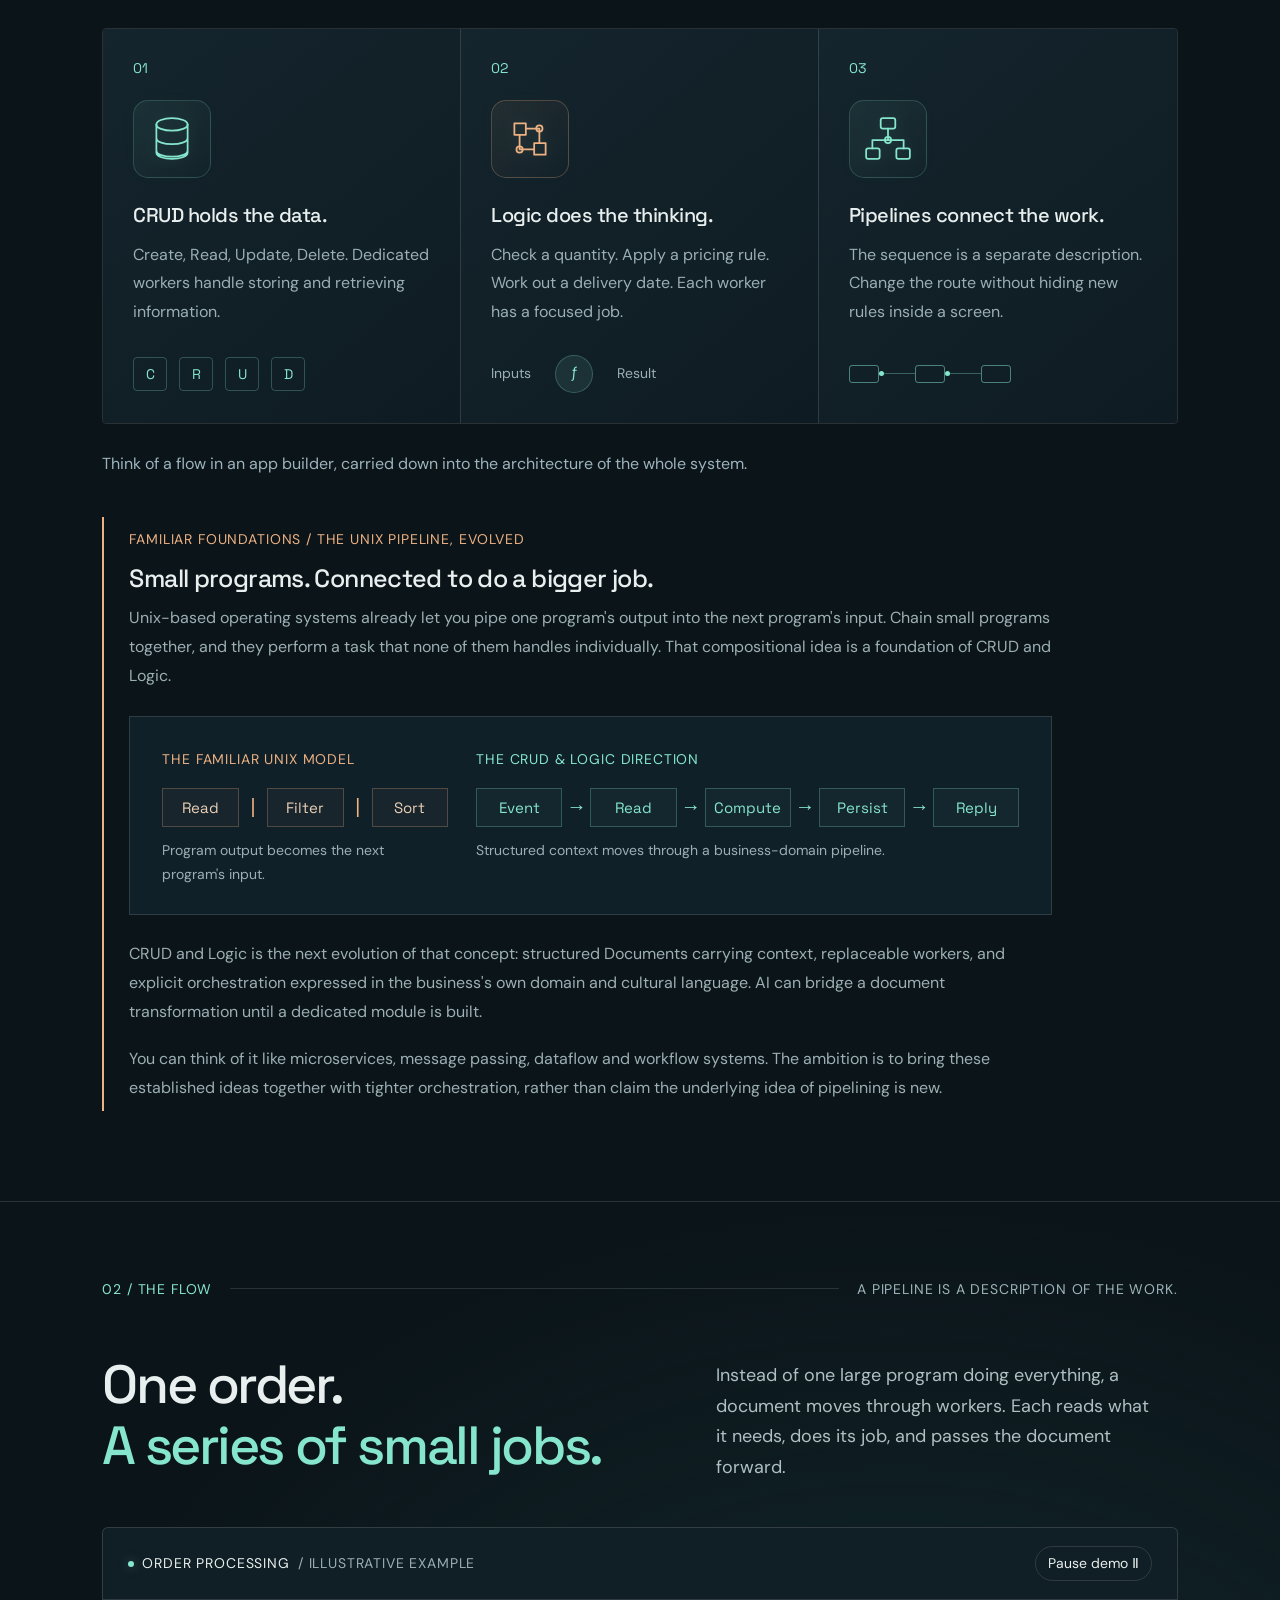
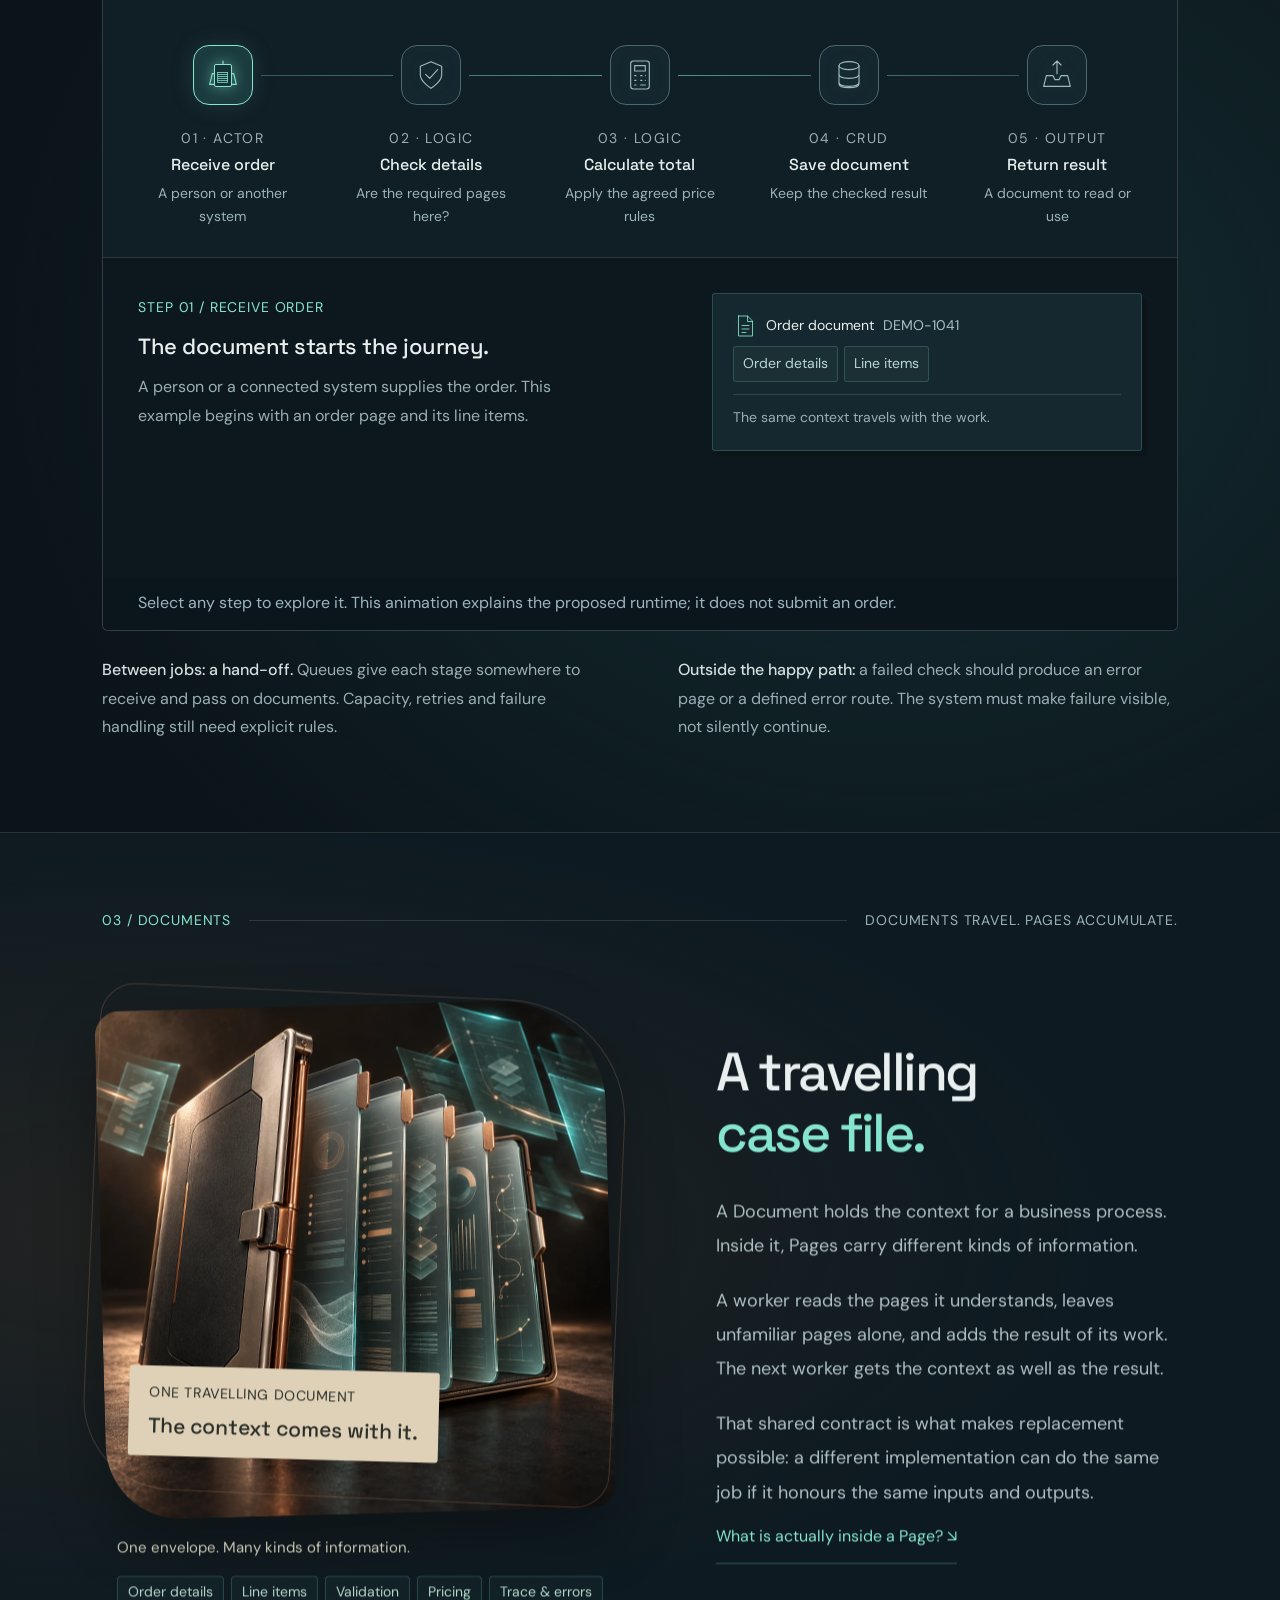
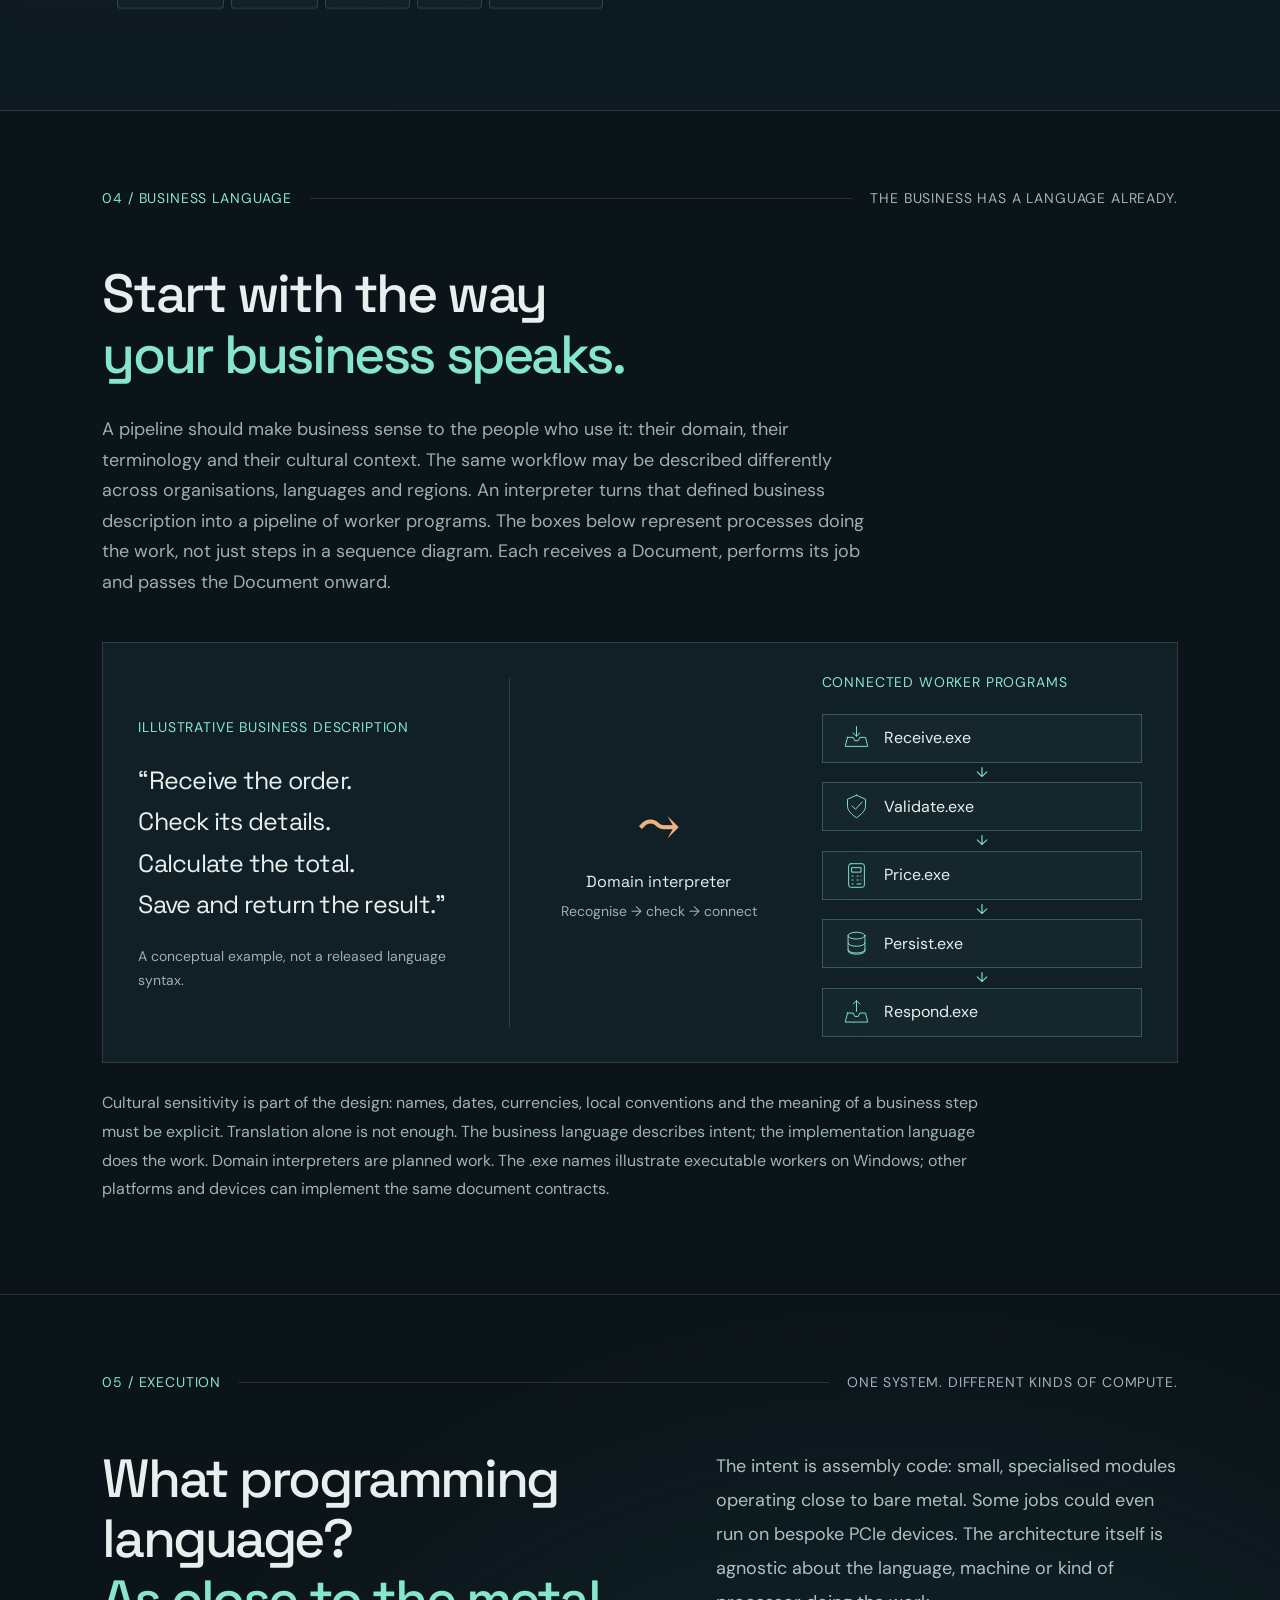
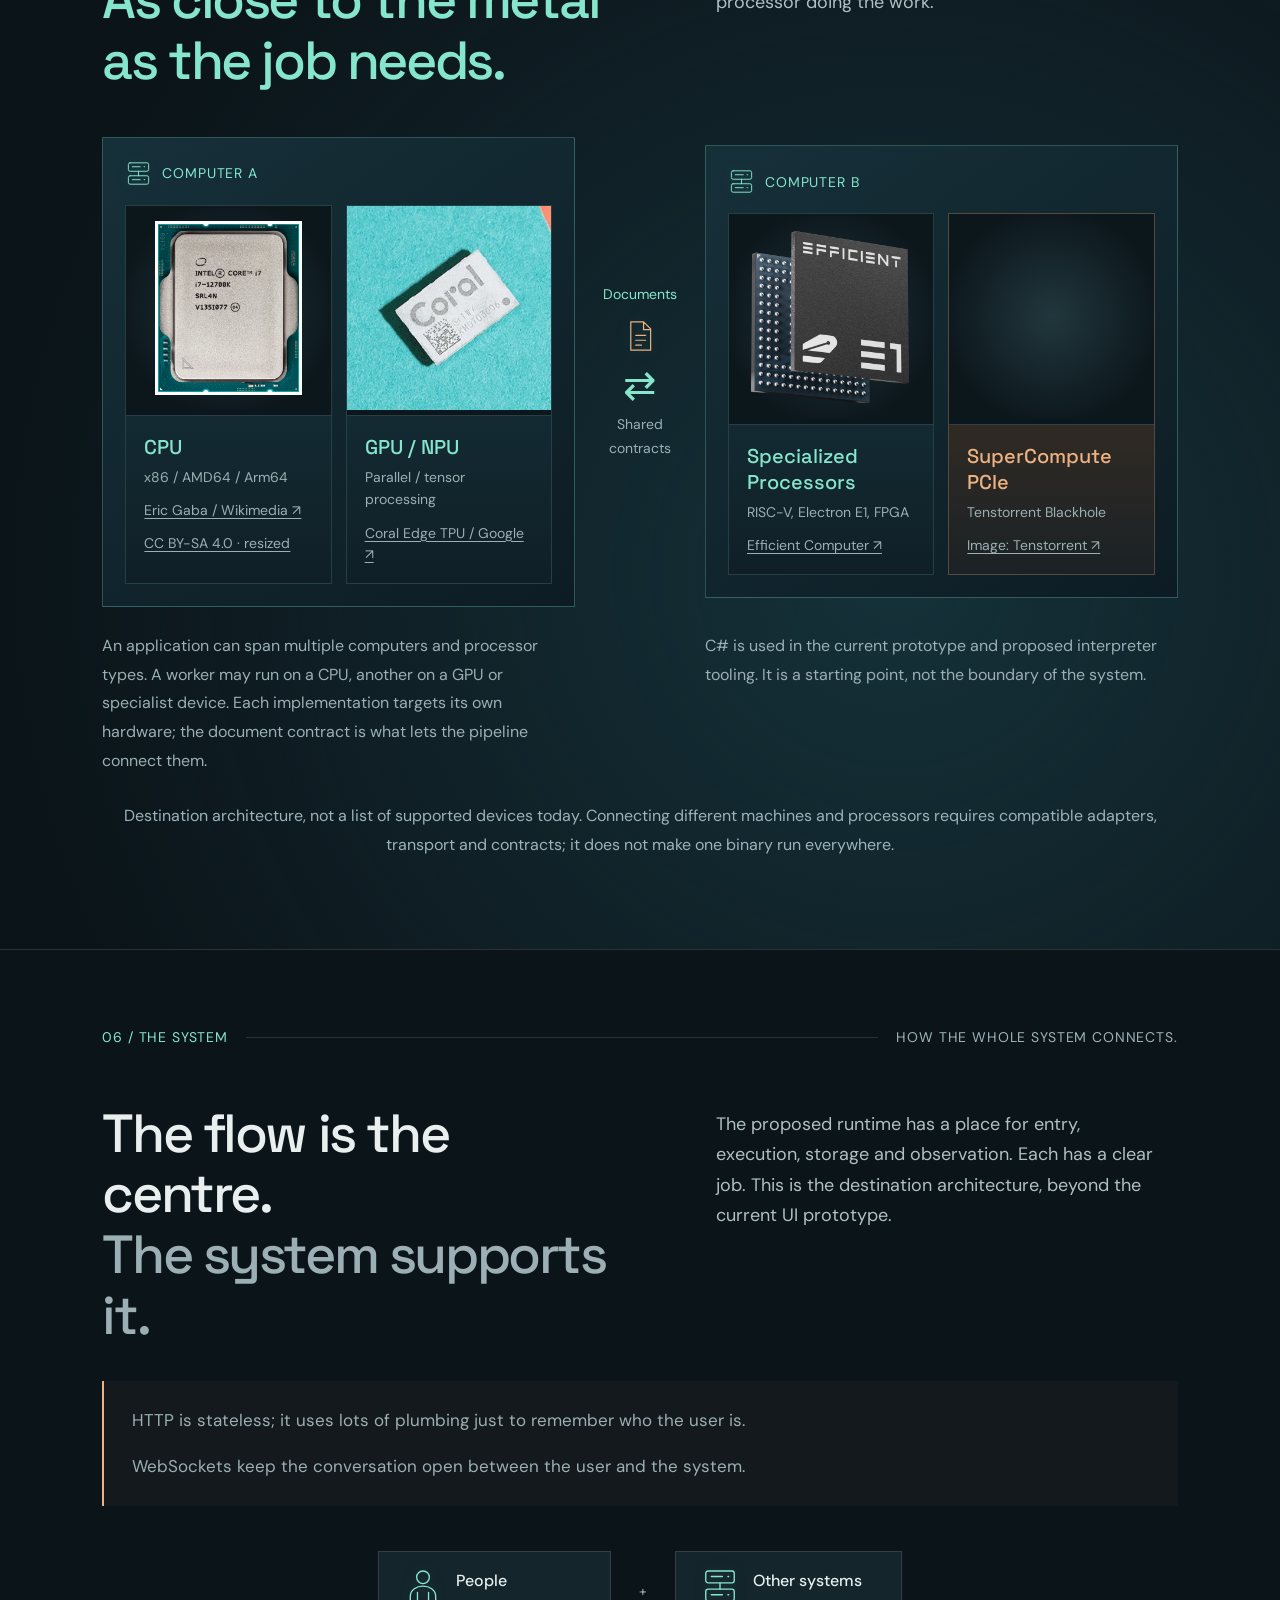
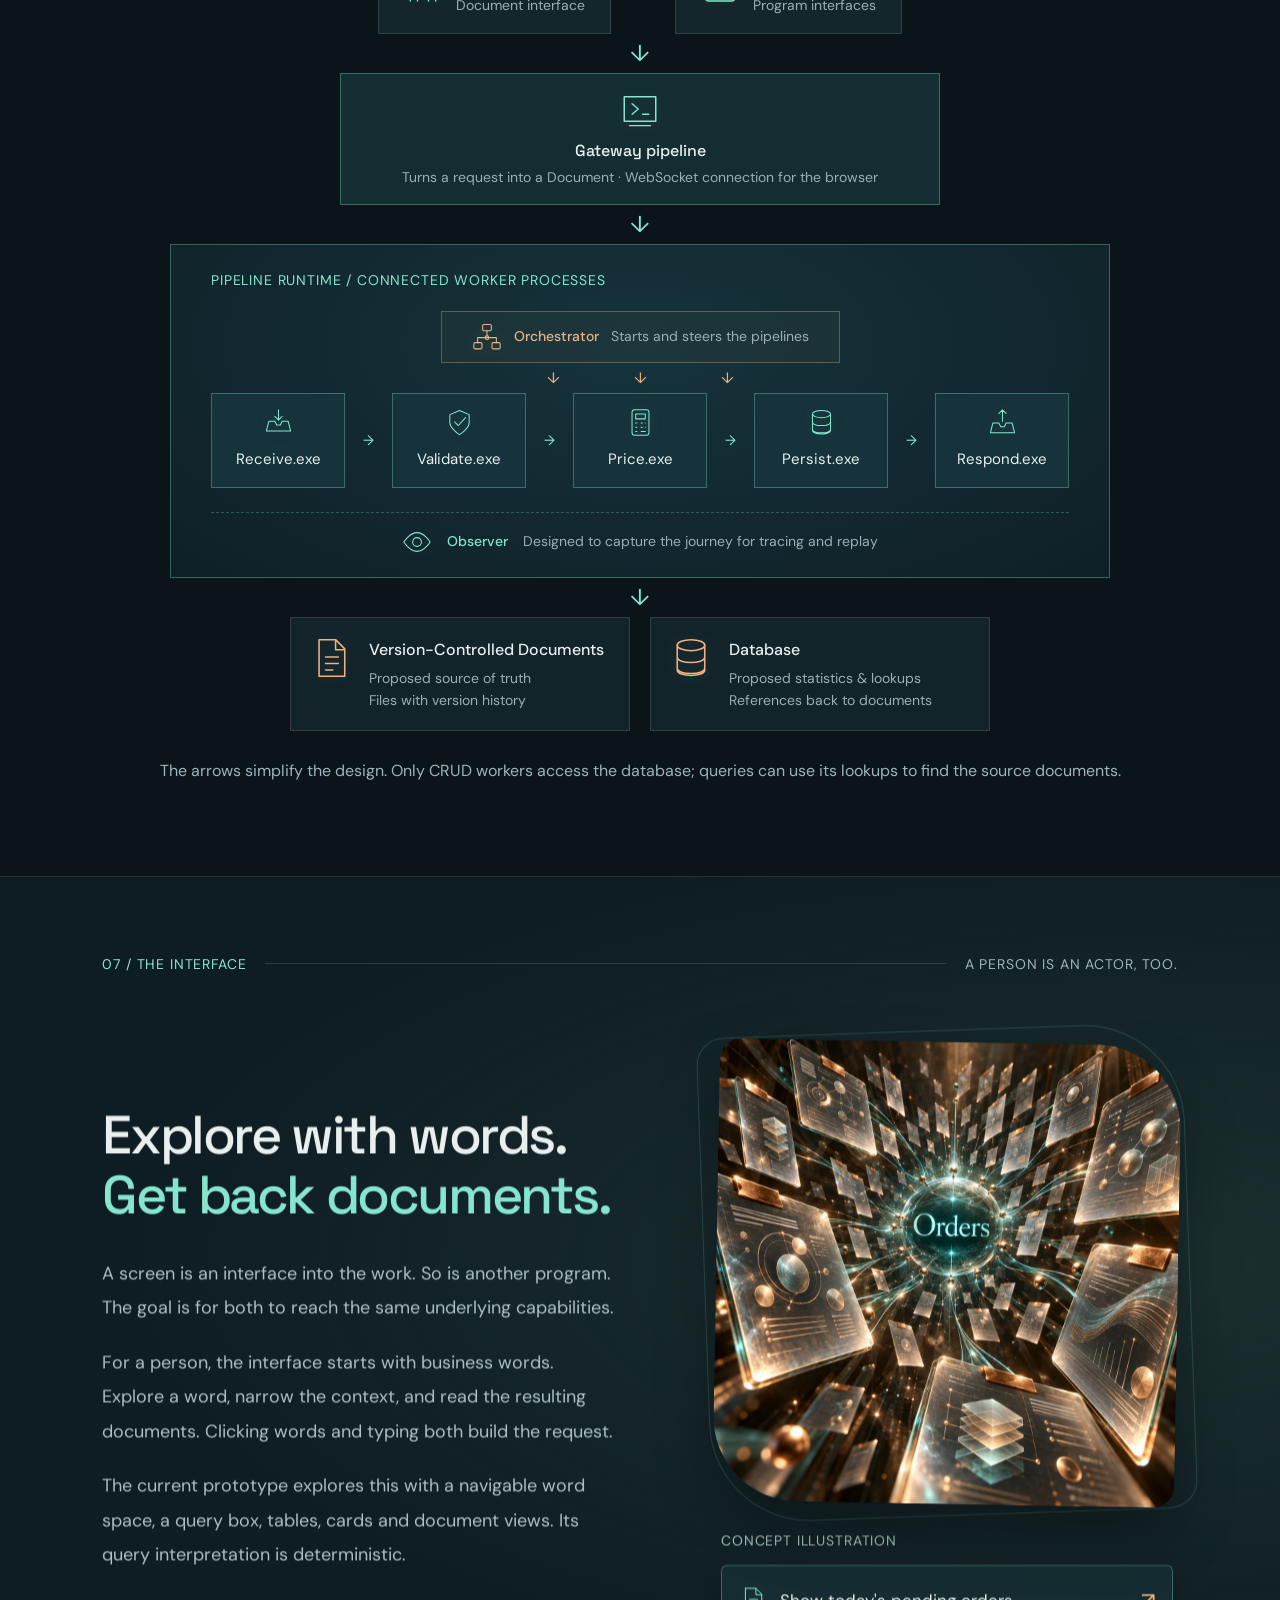
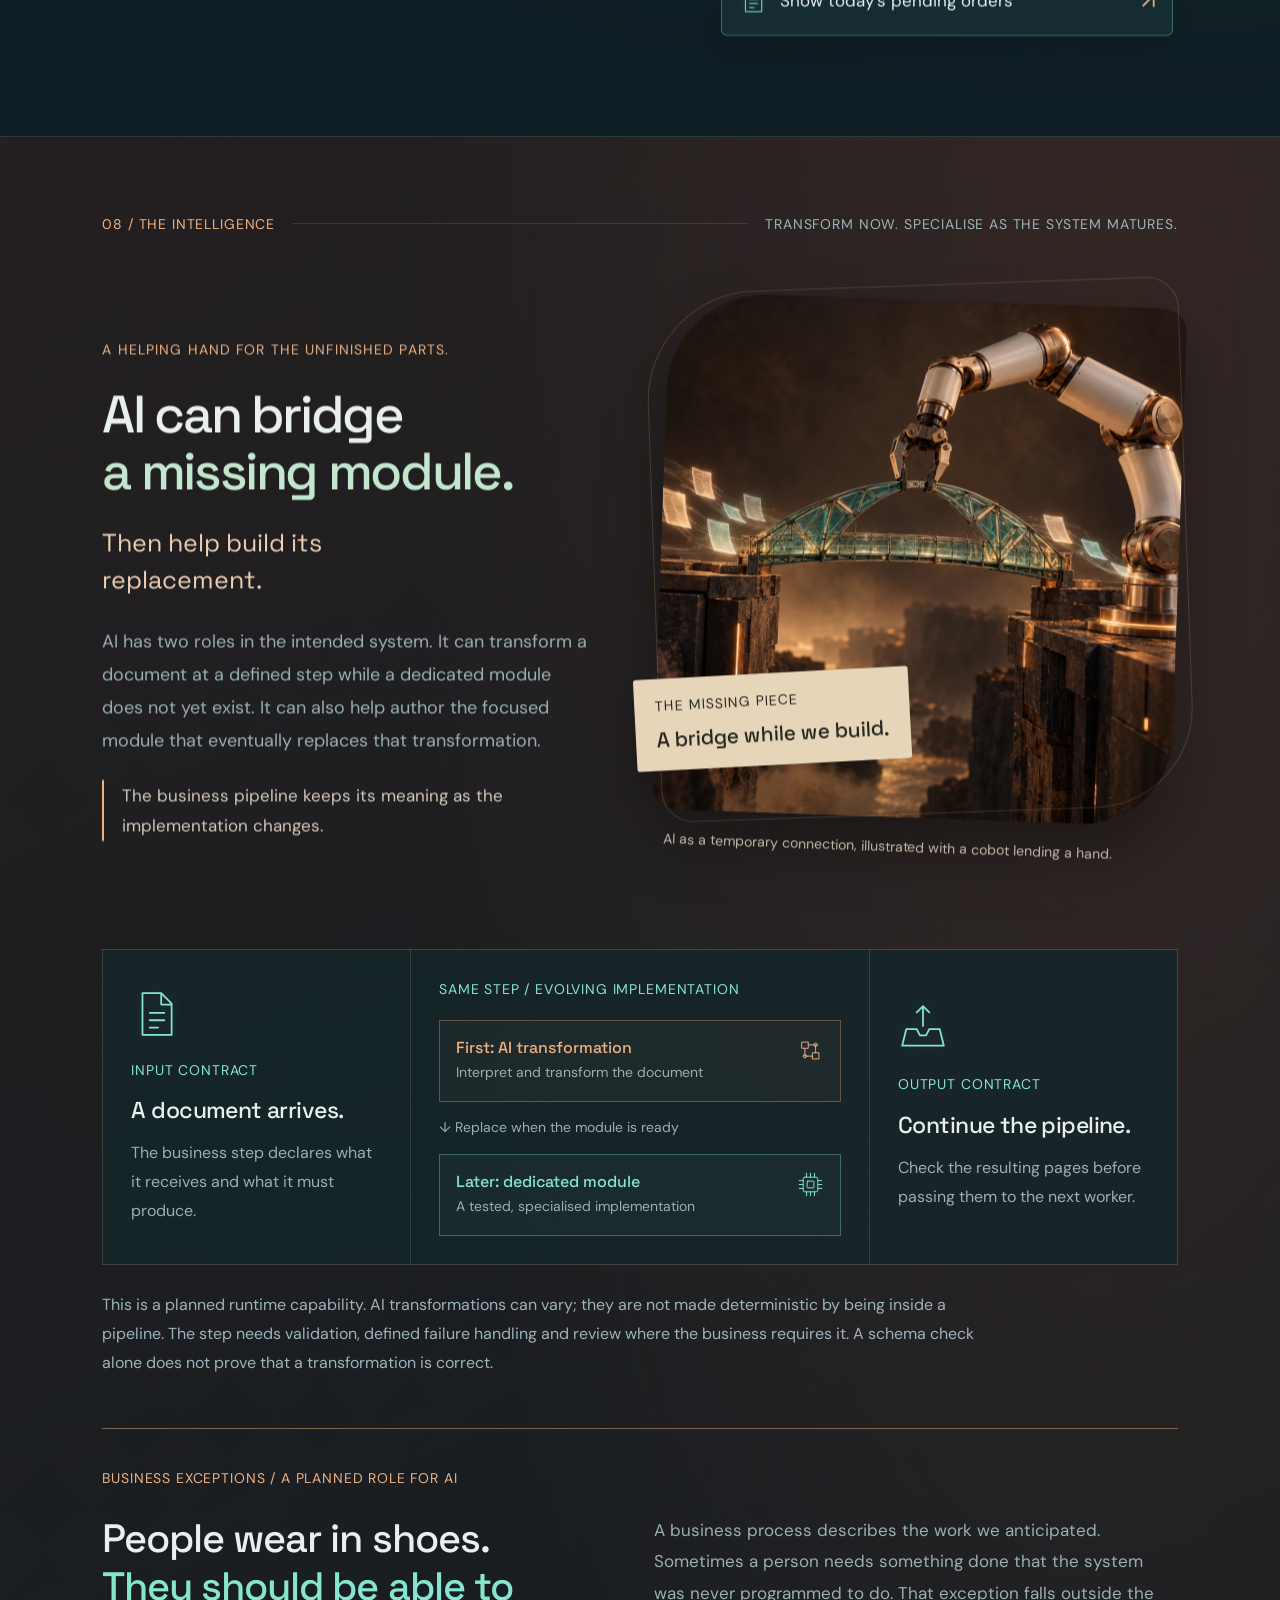
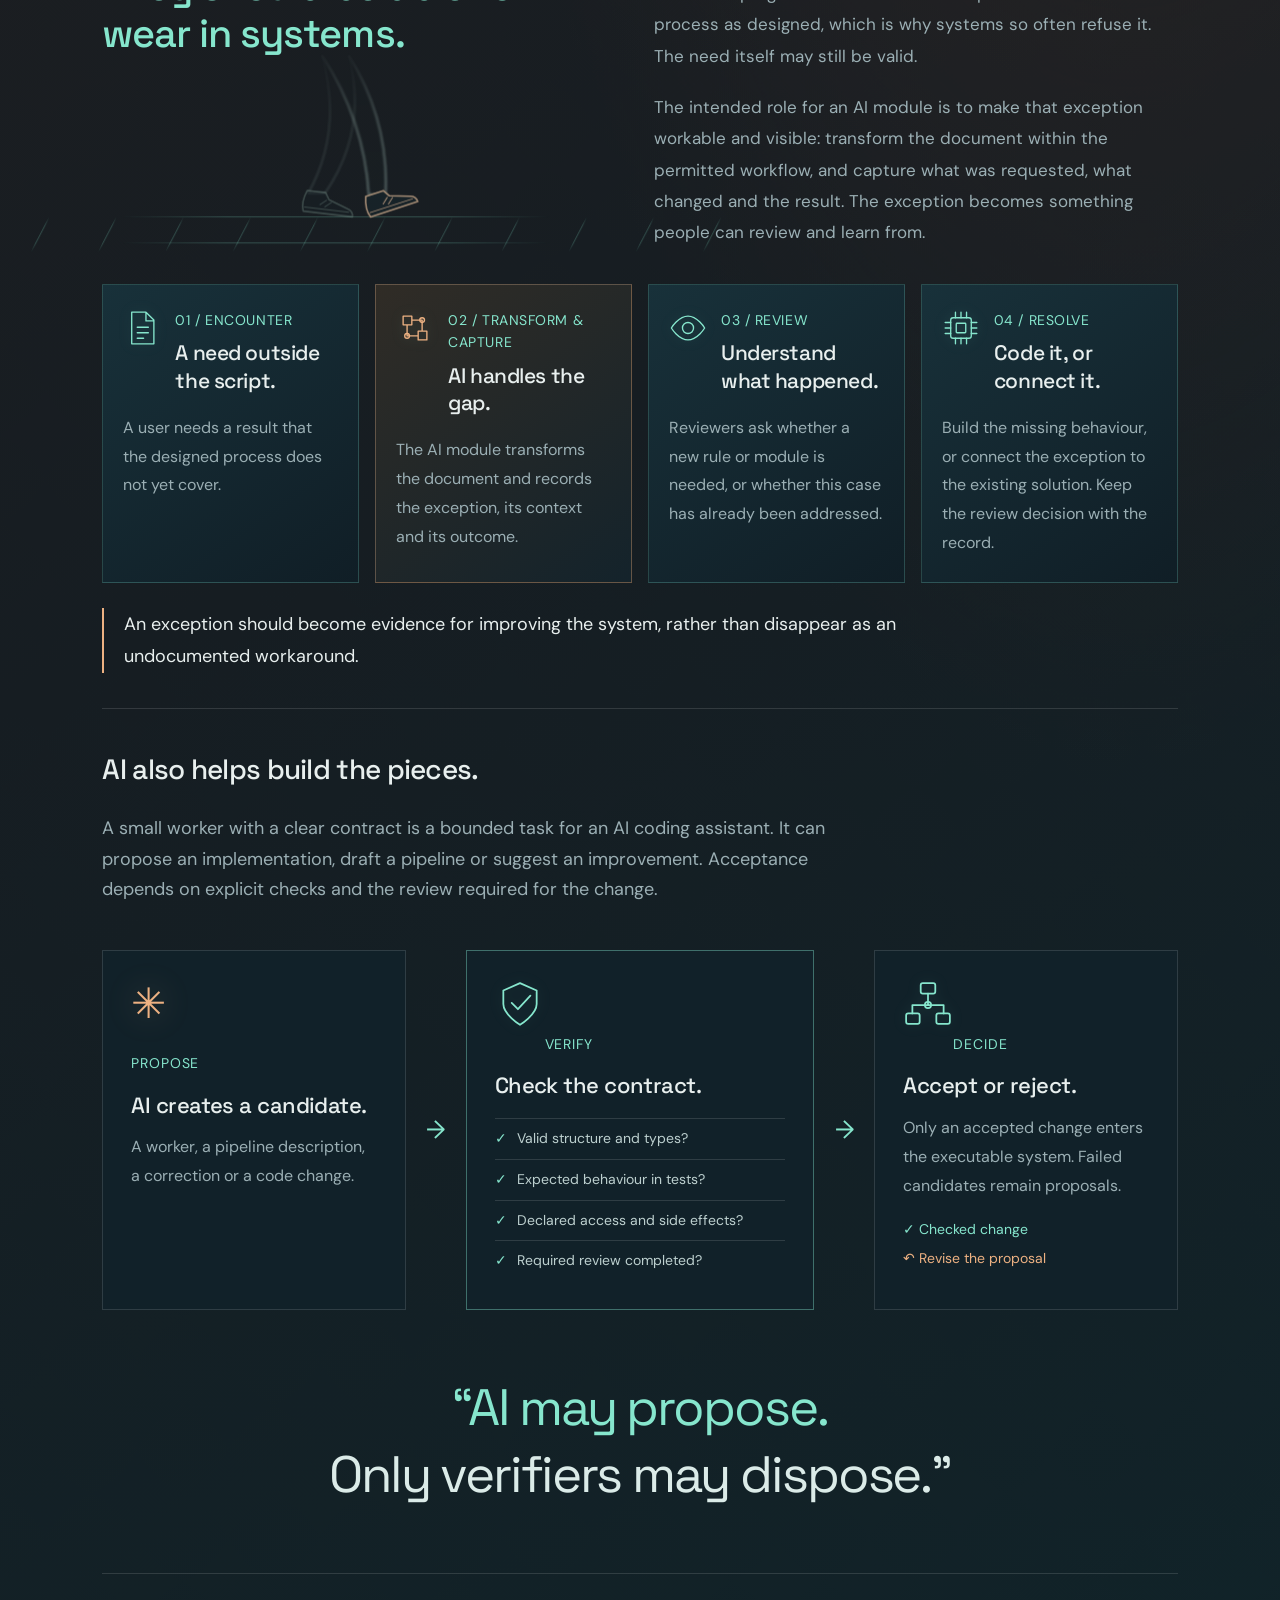
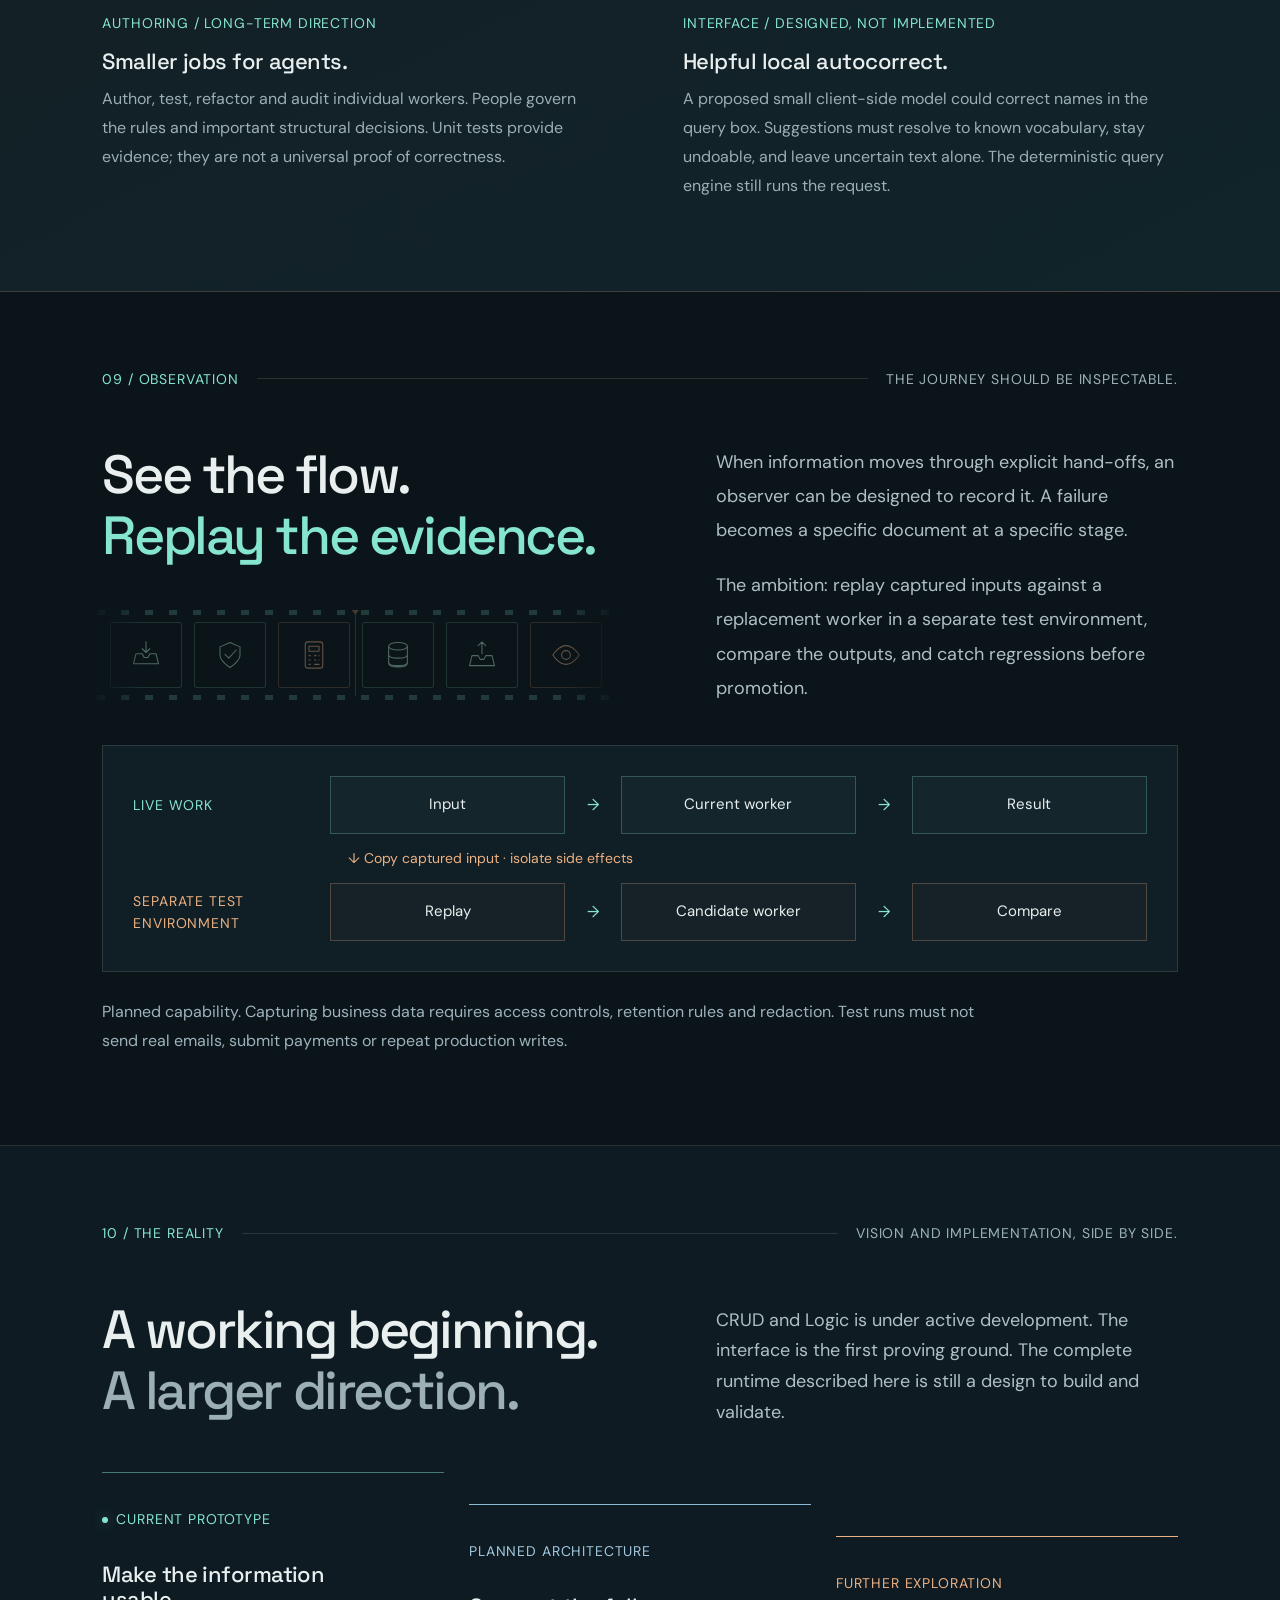
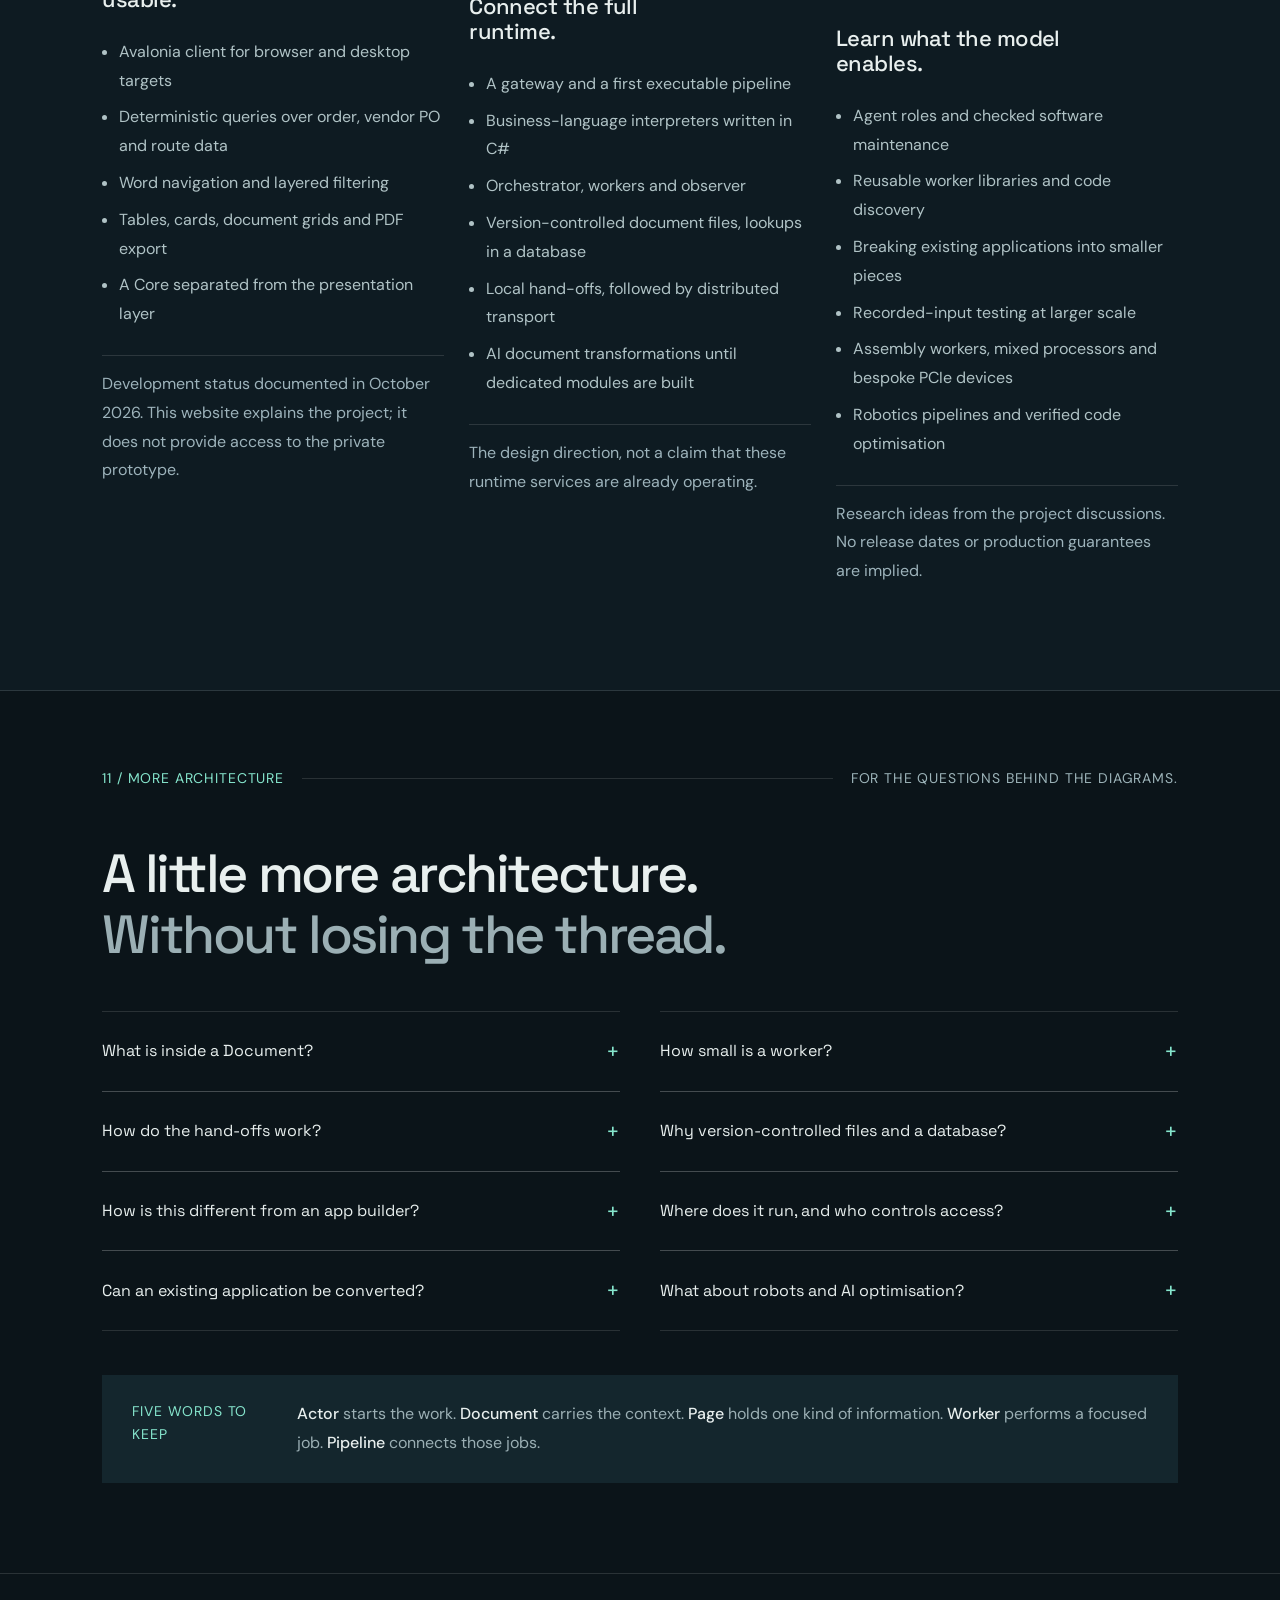
==== commit 943c0167: "Add Cloudflare Web Analytics There was no way to tell whether anything on the page works. The subscr" ====
--- a/index.html
+++ b/index.html
@@ -50,4 +50,4 @@
 
 <section class="closing-panel" id="contact"><div class="closing-fireworks" aria-hidden="true"><svg viewBox="0 0 1200 600" preserveAspectRatio="xMidYMid slice" focusable="false"><g class="line-firework firework-0" style="--burst-delay:-0.8s"><path class="firework-launch" d="M110 610 Q169 315 145 165" pathLength="100"/><g class="firework-rays"><path d="M152.00 165.00L241.00 165.00" pathLength="100"/><path d="M151.58 167.39L251.00 203.58" pathLength="100"/><path d="M150.36 169.50L224.06 231.34" pathLength="100"/><path d="M148.50 171.06L205.00 268.92" pathLength="100"/><path d="M146.22 171.89L164.17 273.72" pathLength="100"/><path d="M143.78 171.89L127.50 264.27" pathLength="100"/><path d="M141.50 171.06L86.20 266.84" pathLength="100"/><path d="M139.64 169.50L62.27 234.42" pathLength="100"/><path d="M138.42 167.39L52.53 198.65" pathLength="100"/><path d="M138.00 165.00L29.80 165.00" pathLength="100"/><path d="M138.42 162.61L45.77 128.88" pathLength="100"/><path d="M139.64 160.50L71.46 103.29" pathLength="100"/><path d="M141.50 158.94L88.60 67.31" pathLength="100"/><path d="M143.78 158.11L127.08 63.37" pathLength="100"/><path d="M146.22 158.11L165.84 46.82" pathLength="100"/><path d="M148.50 158.94L200.20 69.39" pathLength="100"/><path d="M150.36 160.50L222.22 100.21" pathLength="100"/><path d="M151.58 162.61L255.51 124.78" pathLength="100"/></g></g><g class="line-firework firework-1" style="--burst-delay:-3.0s"><path class="firework-launch" d="M1015 610 Q1074 330 1050 180" pathLength="100"/><g class="firework-rays"><path d="M1056.90 181.18L1156.44 198.27" pathLength="100"/><path d="M1056.08 183.47L1160.19 242.95" pathLength="100"/><path d="M1054.52 185.34L1125.03 268.60" pathLength="100"/><path d="M1052.42 186.57L1096.75 306.65" pathLength="100"/><path d="M1050.03 187.00L1050.56 304.20" pathLength="100"/><path d="M1047.64 186.59L1011.70 286.74" pathLength="100"/><path d="M1045.52 185.38L965.42 281.73" pathLength="100"/><path d="M1043.95 183.53L945.05 241.23" pathLength="100"/><path d="M1043.11 181.25L941.07 199.72" pathLength="100"/><path d="M1043.10 178.82L922.27 158.07" pathLength="100"/><path d="M1043.92 176.53L946.85 121.07" pathLength="100"/><path d="M1045.48 174.66L980.20 97.58" pathLength="100"/><path d="M1047.58 173.43L1006.06 60.95" pathLength="100"/><path d="M1049.97 173.00L1049.47 63.90" pathLength="100"/><path d="M1052.36 173.41L1095.60 52.93" pathLength="100"/><path d="M1054.48 174.62L1129.40 84.50" pathLength="100"/><path d="M1056.05 176.47L1147.95 122.86" pathLength="100"/><path d="M1056.89 178.75L1180.18 156.44" pathLength="100"/></g></g><g class="line-firework firework-2" style="--burst-delay:-4.6s"><path class="firework-launch" d="M220 610 Q279 590 255 440" pathLength="100"/><g class="firework-rays"><path d="M261.60 442.33L334.19 468.01" pathLength="100"/><path d="M260.40 444.45L331.18 502.76" pathLength="100"/><path d="M258.55 446.03L300.86 517.79" pathLength="100"/><path d="M256.28 446.88L274.17 543.24" pathLength="100"/><path d="M253.85 446.90L239.09 535.28" pathLength="100"/><path d="M251.56 446.09L211.59 516.78" pathLength="100"/><path d="M249.68 444.55L176.78 506.85" pathLength="100"/><path d="M248.44 442.45L166.50 473.12" pathLength="100"/><path d="M248.00 440.06L168.90 440.78" pathLength="100"/><path d="M248.40 437.67L159.97 406.38" pathLength="100"/><path d="M249.60 435.55L183.68 381.25" pathLength="100"/><path d="M251.45 433.97L212.34 367.64" pathLength="100"/><path d="M253.72 433.12L236.98 342.96" pathLength="100"/><path d="M256.15 433.10L269.87 350.93" pathLength="100"/><path d="M258.44 433.91L306.67 348.60" pathLength="100"/><path d="M260.32 435.45L328.43 377.24" pathLength="100"/><path d="M261.56 437.55L337.60 409.08" pathLength="100"/><path d="M262.00 439.94L357.90 439.07" pathLength="100"/></g></g><g class="line-firework firework-3" style="--burst-delay:-1.8s"><path class="firework-launch" d="M920 610 Q979 605 955 455" pathLength="100"/><g class="firework-rays"><path d="M961.11 458.42L1035.29 499.91" pathLength="100"/><path d="M959.57 460.30L1025.60 536.86" pathLength="100"/><path d="M957.48 461.54L990.09 547.47" pathLength="100"/><path d="M955.10 462.00L956.56 569.99" pathLength="100"/><path d="M952.70 461.61L920.17 554.90" pathLength="100"/><path d="M950.57 460.42L893.92 529.84" pathLength="100"/><path d="M948.99 458.58L858.17 512.67" pathLength="100"/><path d="M948.12 456.31L853.33 474.36" pathLength="100"/><path d="M948.09 453.88L861.92 439.89" pathLength="100"/><path d="M948.89 451.58L858.65 401.11" pathLength="100"/><path d="M950.43 449.70L888.90 378.37" pathLength="100"/><path d="M952.52 448.46L922.36 368.98" pathLength="100"/><path d="M954.90 448.00L953.53 346.91" pathLength="100"/><path d="M957.30 448.39L987.56 361.61" pathLength="100"/><path d="M959.43 449.58L1027.72 365.91" pathLength="100"/><path d="M961.01 451.42L1045.90 400.86" pathLength="100"/><path d="M961.88 453.69L1049.90 436.93" pathLength="100"/><path d="M961.91 456.12L1066.24 473.06" pathLength="100"/></g></g><g class="line-firework firework-4" style="--burst-delay:-3.8s"><path class="firework-launch" d="M580 610 Q639 225 615 75" pathLength="100"/><g class="firework-rays"><path d="M620.44 79.40L664.76 115.24" pathLength="100"/><path d="M618.61 81.00L653.77 139.43" pathLength="100"/><path d="M616.34 81.87L628.17 142.53" pathLength="100"/><path d="M613.91 81.91L602.54 154.02" pathLength="100"/><path d="M611.61 81.12L579.36 139.40" pathLength="100"/><path d="M609.72 79.60L564.31 119.12" pathLength="100"/><path d="M608.47 77.51L541.83 103.15" pathLength="100"/><path d="M608.00 75.13L543.01 76.31" pathLength="100"/><path d="M608.38 72.73L552.96 53.68" pathLength="100"/><path d="M609.56 70.60L555.28 26.71" pathLength="100"/><path d="M611.39 69.00L578.70 14.68" pathLength="100"/><path d="M613.66 68.13L602.75 12.18" pathLength="100"/><path d="M616.09 68.09L626.71 0.72" pathLength="100"/><path d="M618.39 68.88L648.31 14.80" pathLength="100"/><path d="M620.28 70.40L675.34 22.47" pathLength="100"/><path d="M621.53 72.49L683.69 48.58" pathLength="100"/><path d="M622.00 74.87L682.19 73.78" pathLength="100"/><path d="M621.62 77.27L689.15 100.47" pathLength="100"/></g></g></svg></div><p class="eyebrow">12 / The Direction</p><h2>Less hidden machinery.<br><span class="mint">More visible intent.</span></h2><p>Business software that people can follow.<br>Small pieces that humans and AI can help build.<br>A system that remains testable even under production conditions.</p><div class="subscribe-block"><p class="subscribe-lead">I&rsquo;ll tell you the day it&rsquo;s real.</p><iframe title="Subscribe to CRUD &amp; Logic" src="https://crudandlogic.substack.com/embed" width="480" height="320" loading="lazy" frameborder="0" scrolling="no"></iframe><p class="subscribe-note">No spam, and no pitch. Unsubscribe whenever.</p></div><div class="closing-links"><!-- DISCORD_INVITE --><a class="text-link" href="https://discord.gg/9jeeu9BqTD">Join the conversation ↗</a></div></section>
 </main><footer class="site-footer"><a class="brand" href="#top">CRUD <span class="muted">&amp;</span> Logic<span class="mint">.</span></a><p>A developing architecture by <a href="https://shawnklewis.com/" target="_blank" rel="noopener noreferrer">Shawn K. Lewis</a>.<br>Concept guide · October 2026 · First edition</p><a href="mailto:contact@crudandlogic.com">contact@crudandlogic.com ↗</a></footer>
-</body></html>
+<!-- Cloudflare Web Analytics: cookieless, no cross-site tracking. Added by hand because the apex is DNS-only, so Cloudflare cannot inject it. --><script defer src="https://static.cloudflareinsights.com/beacon.min.js" data-cf-beacon='{"token": "e5d84d3ebbca4dd2806d5874fa1e1586"}'></script></body></html>
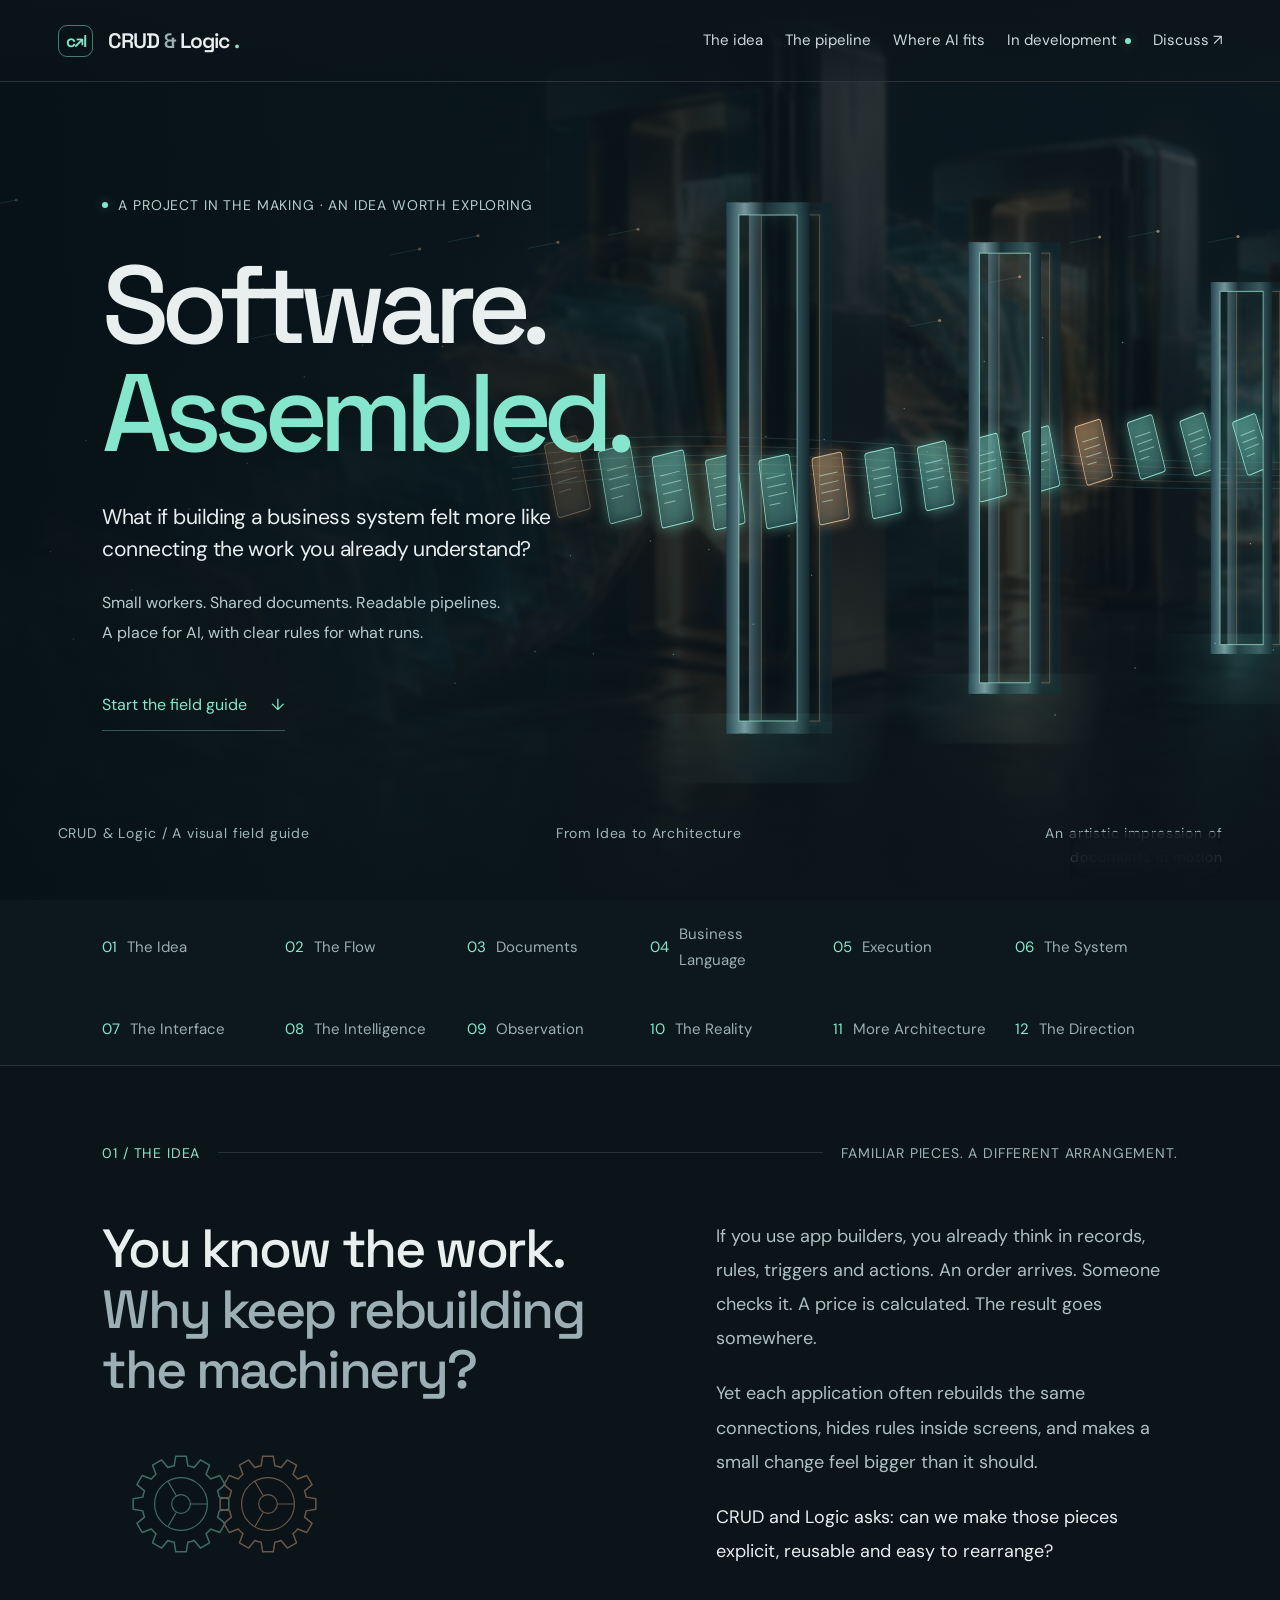
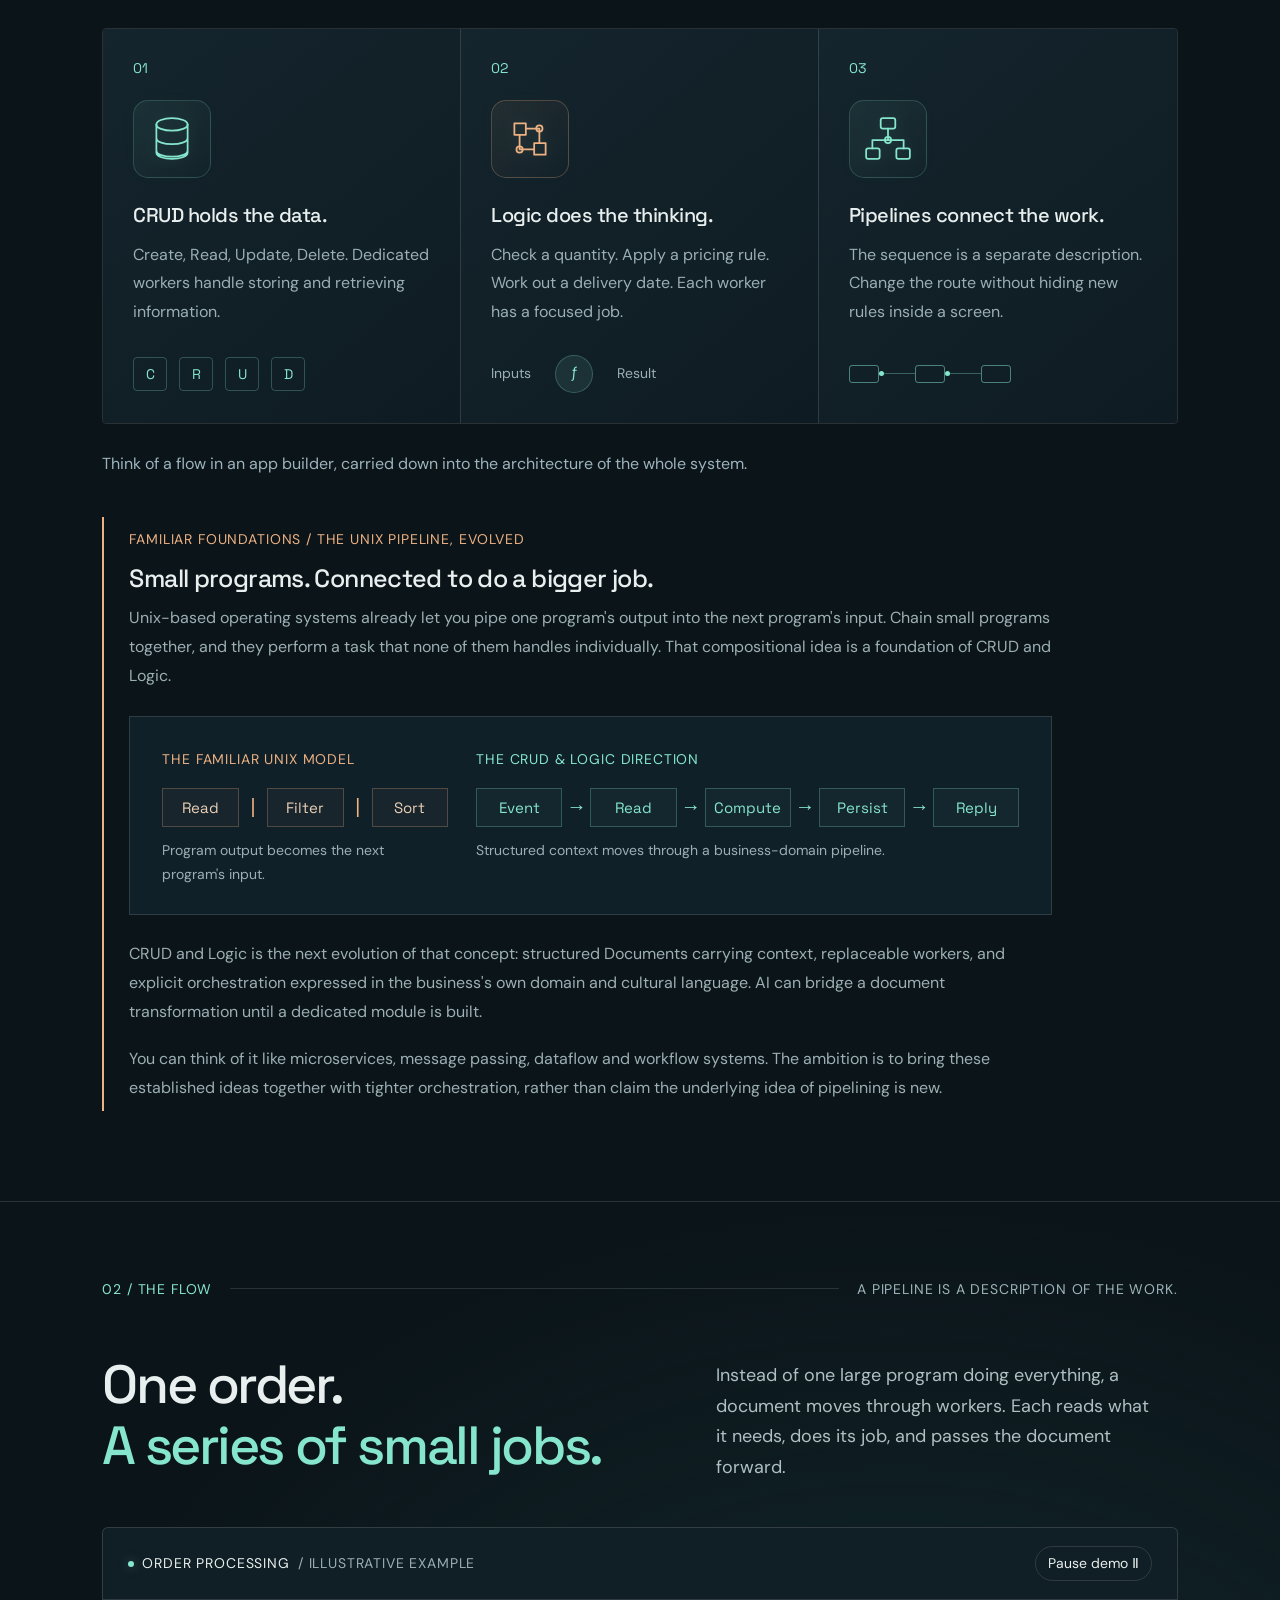
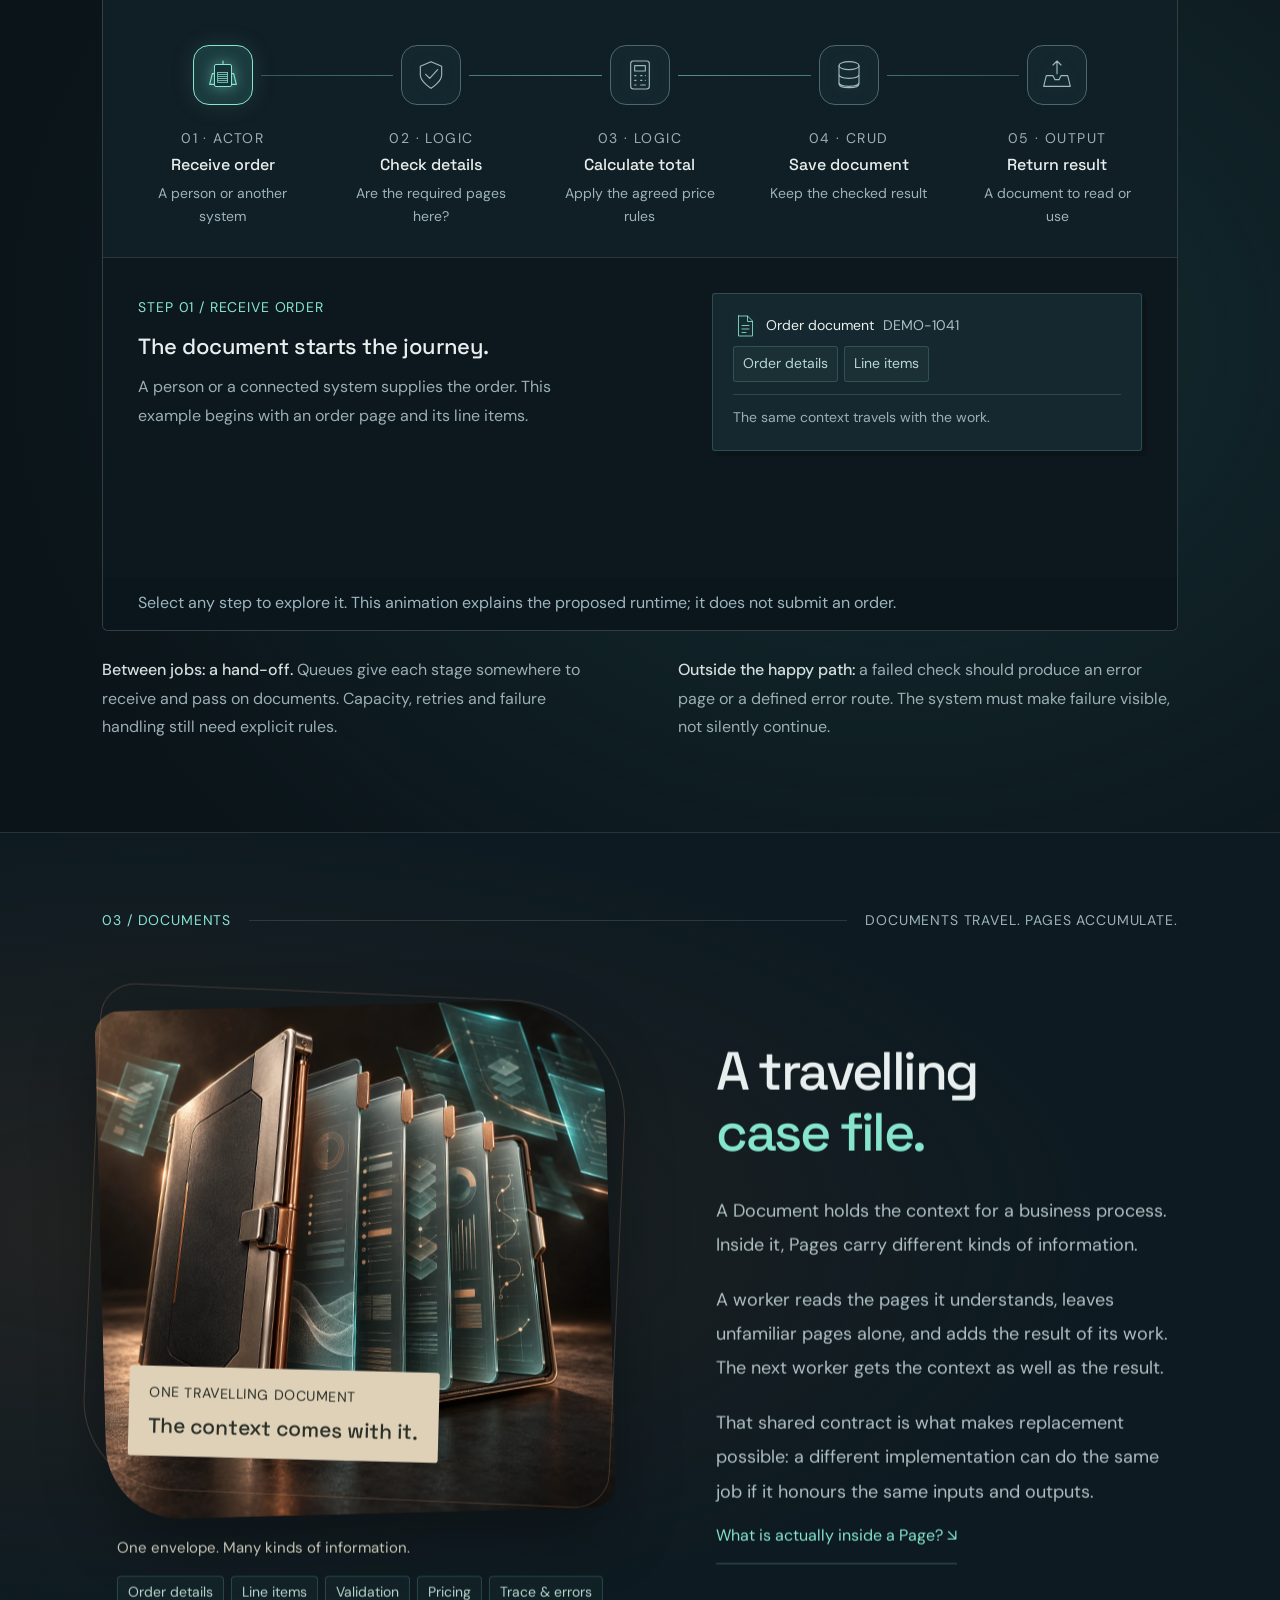
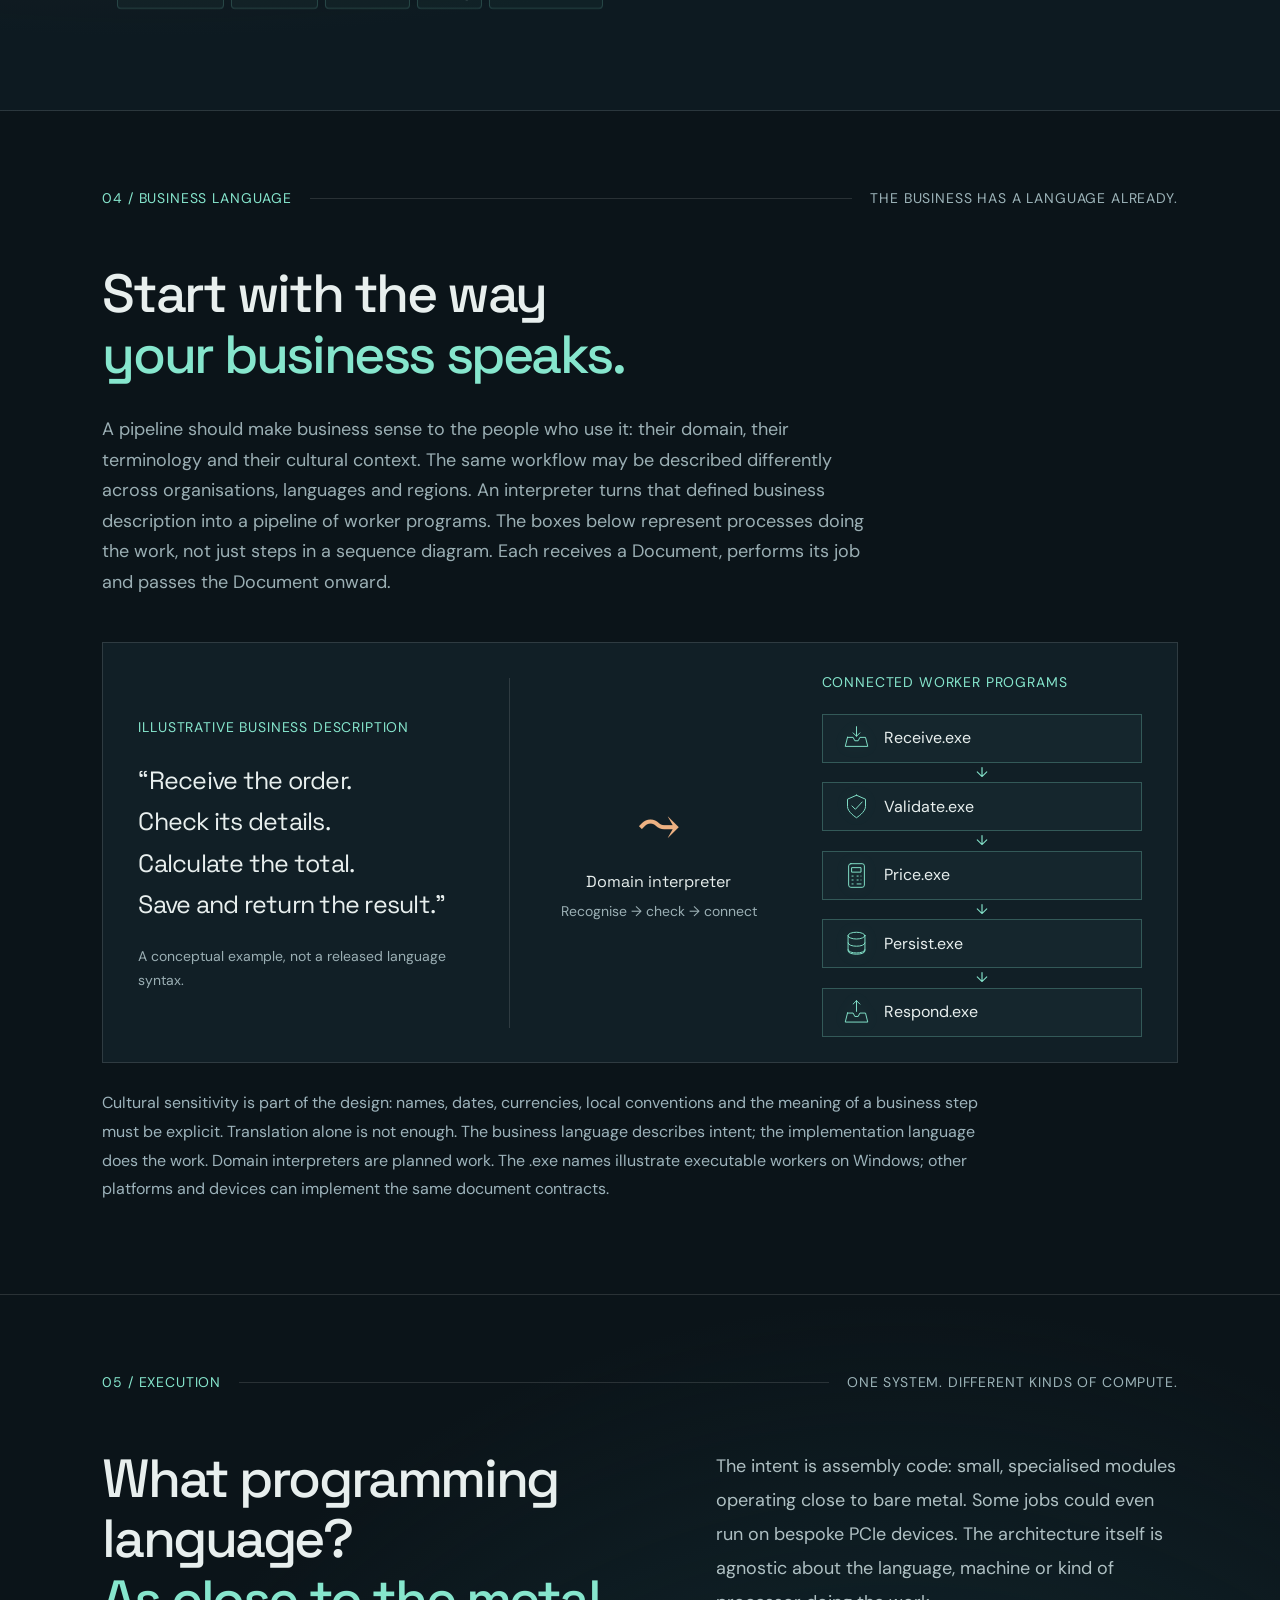
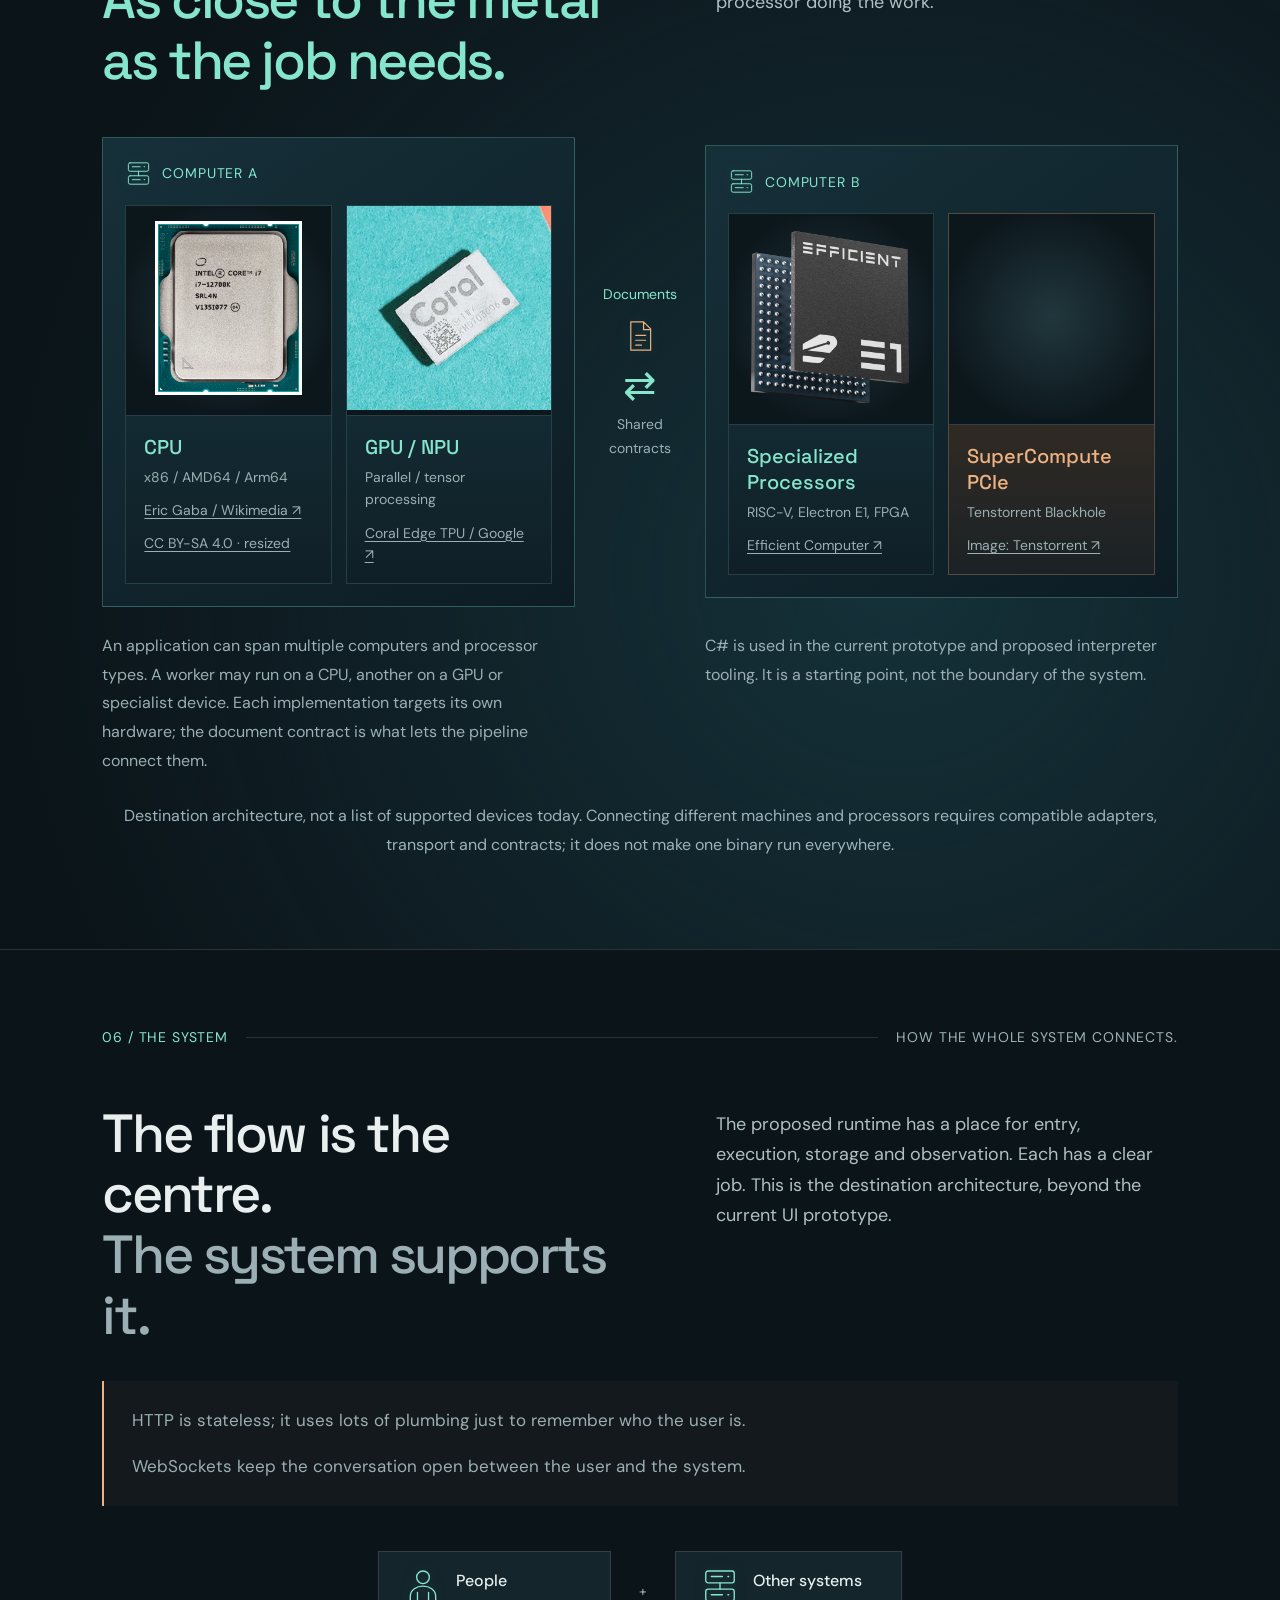
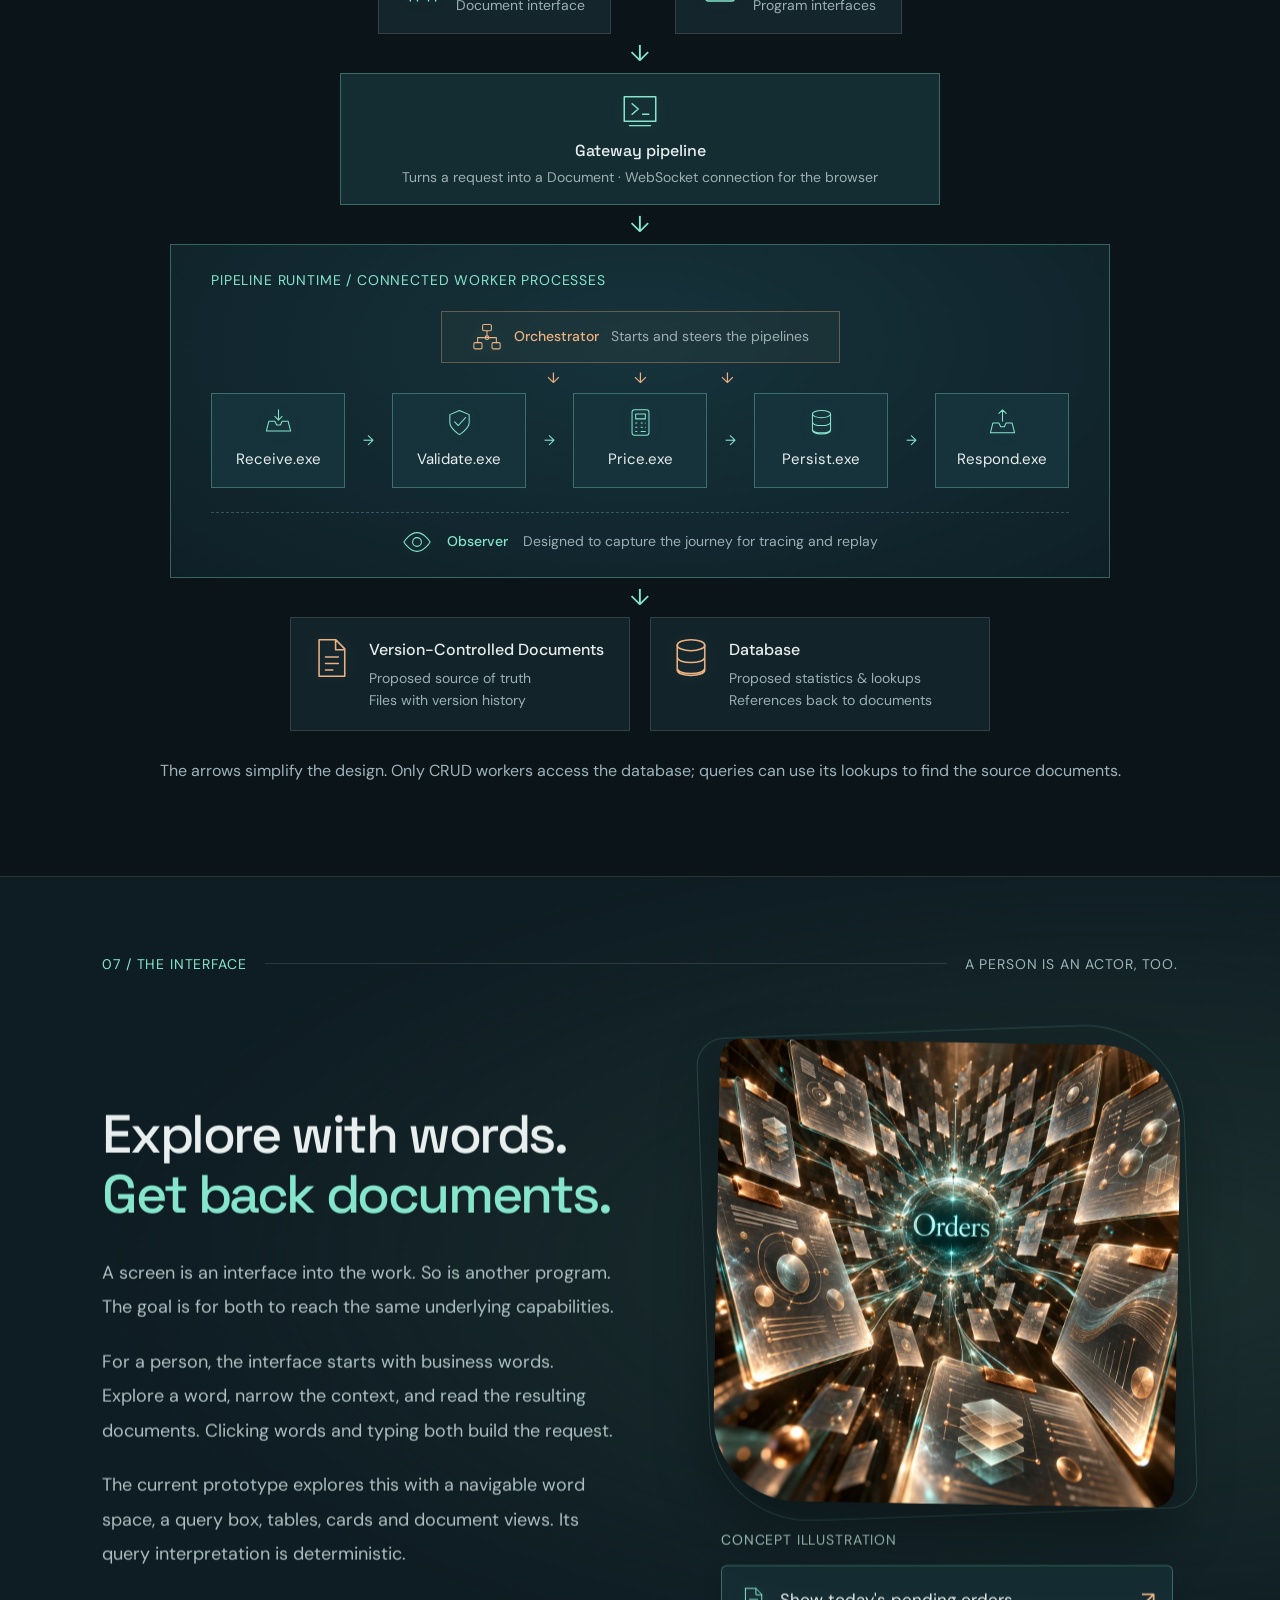
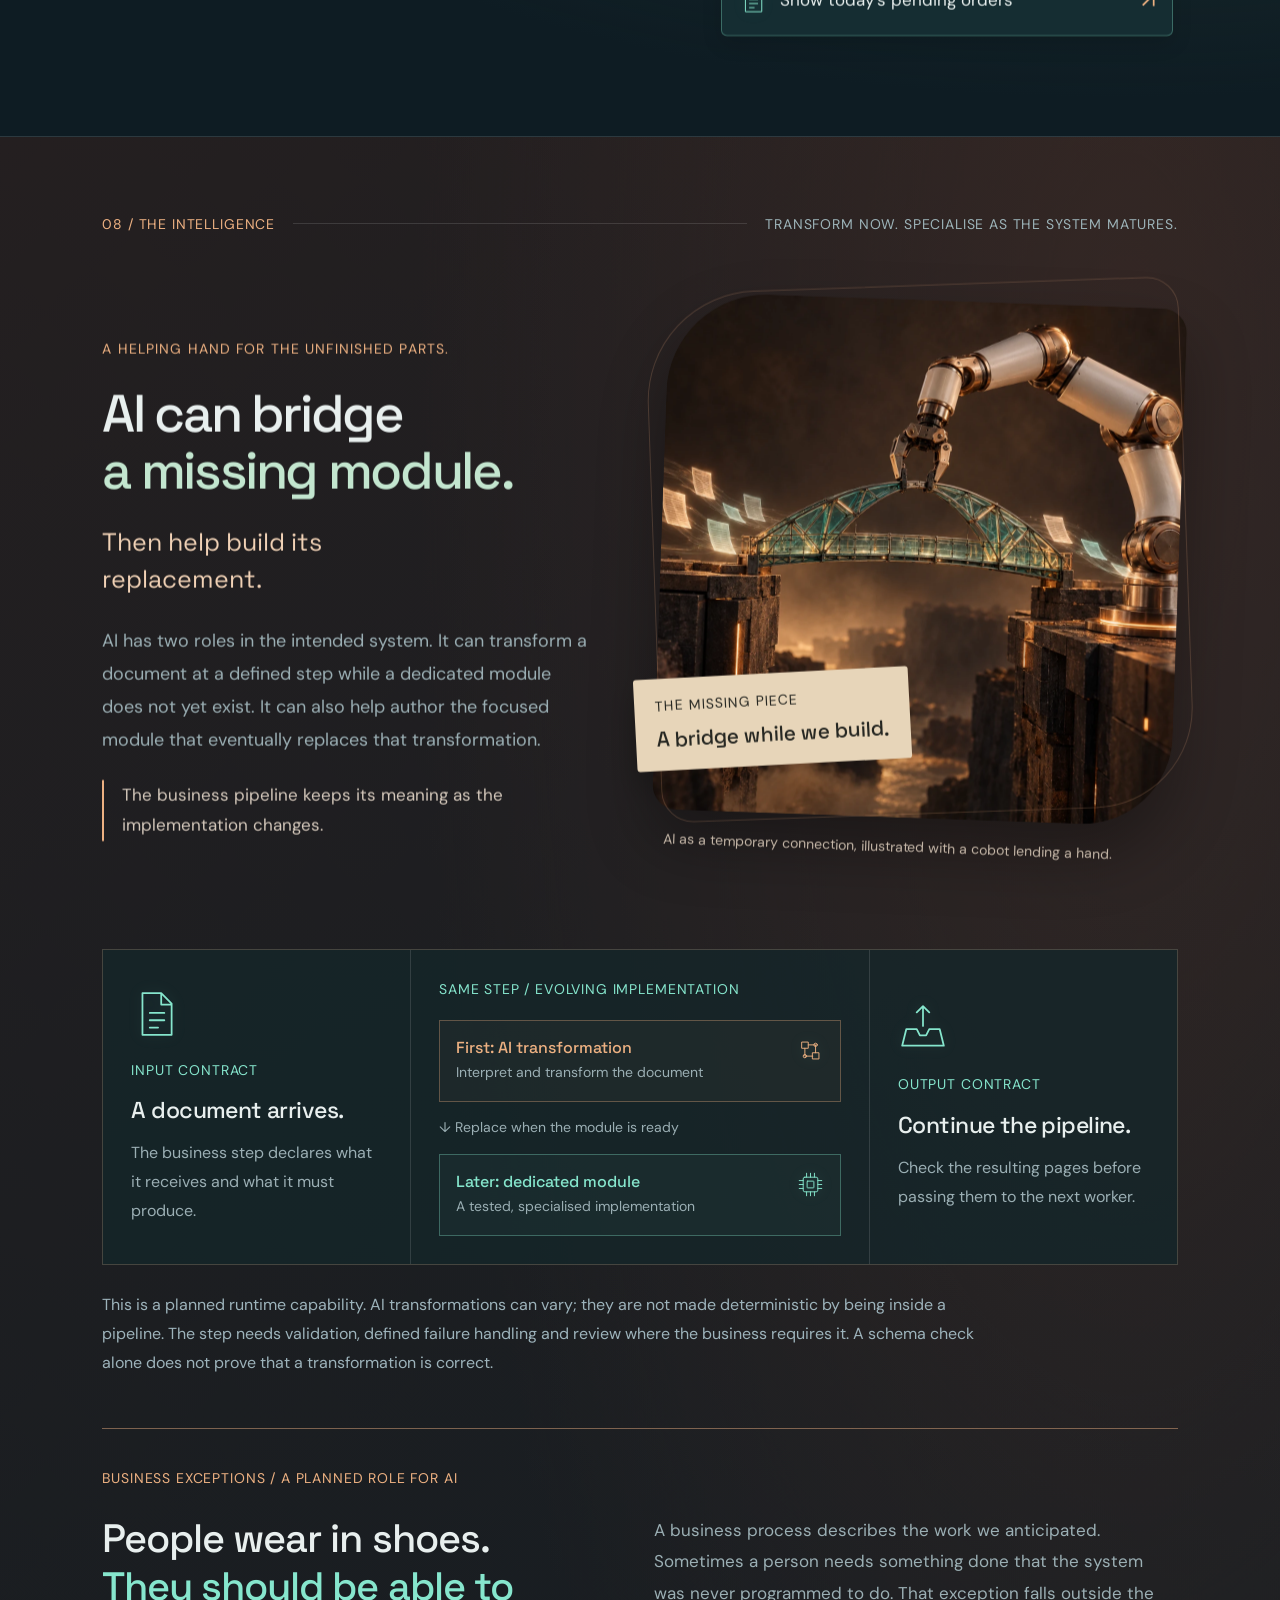
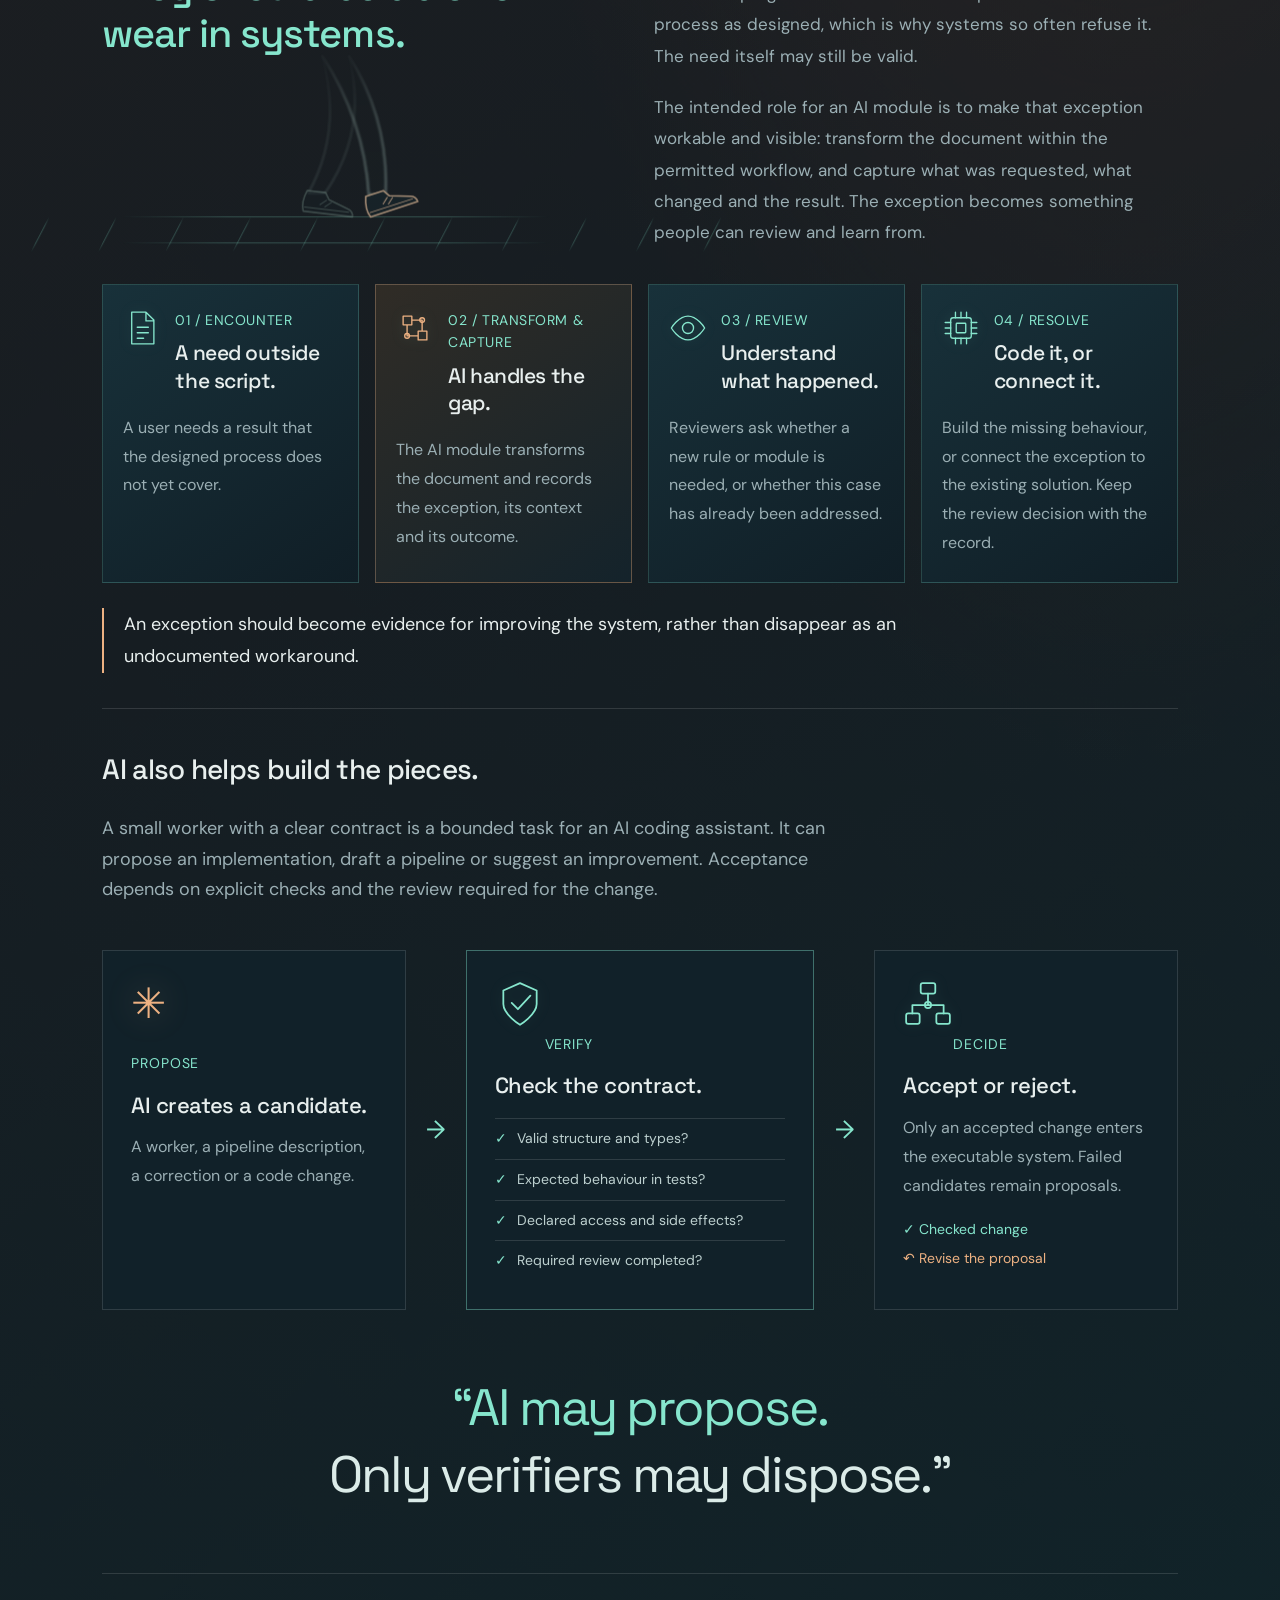
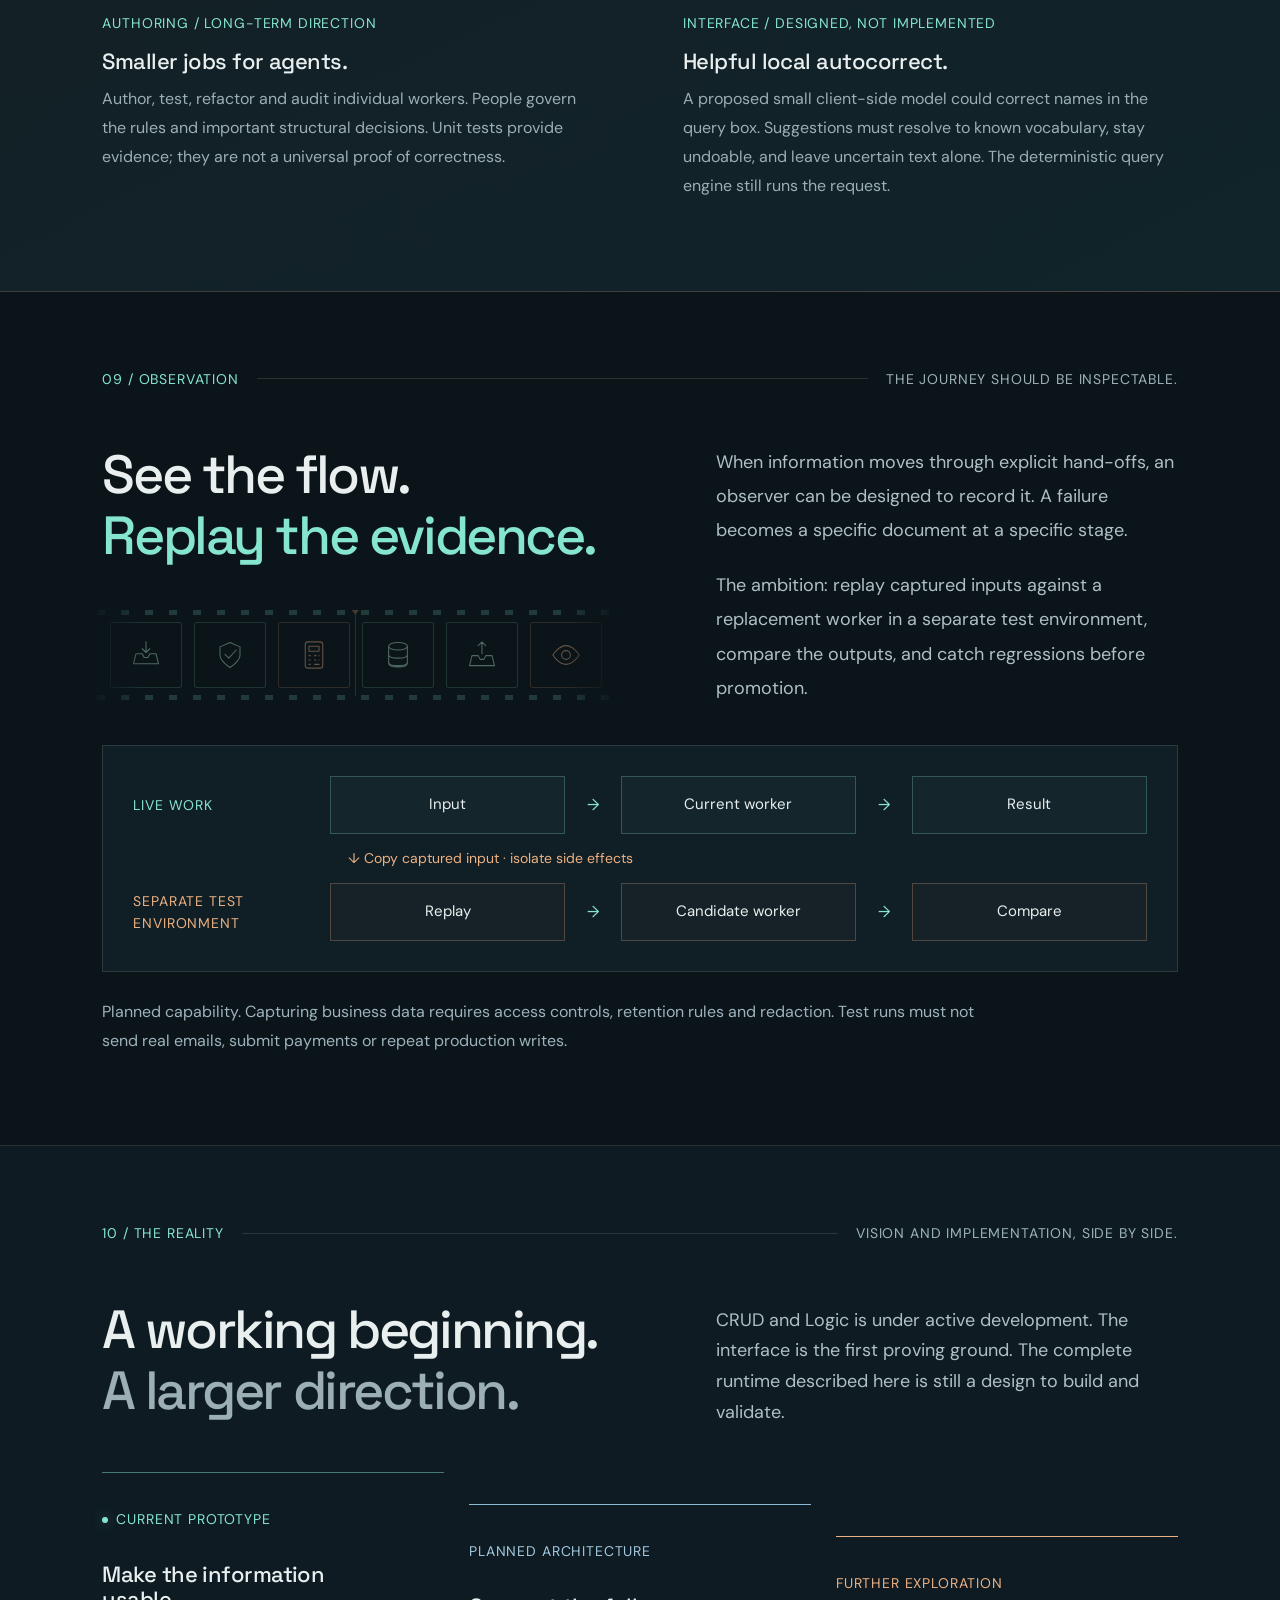
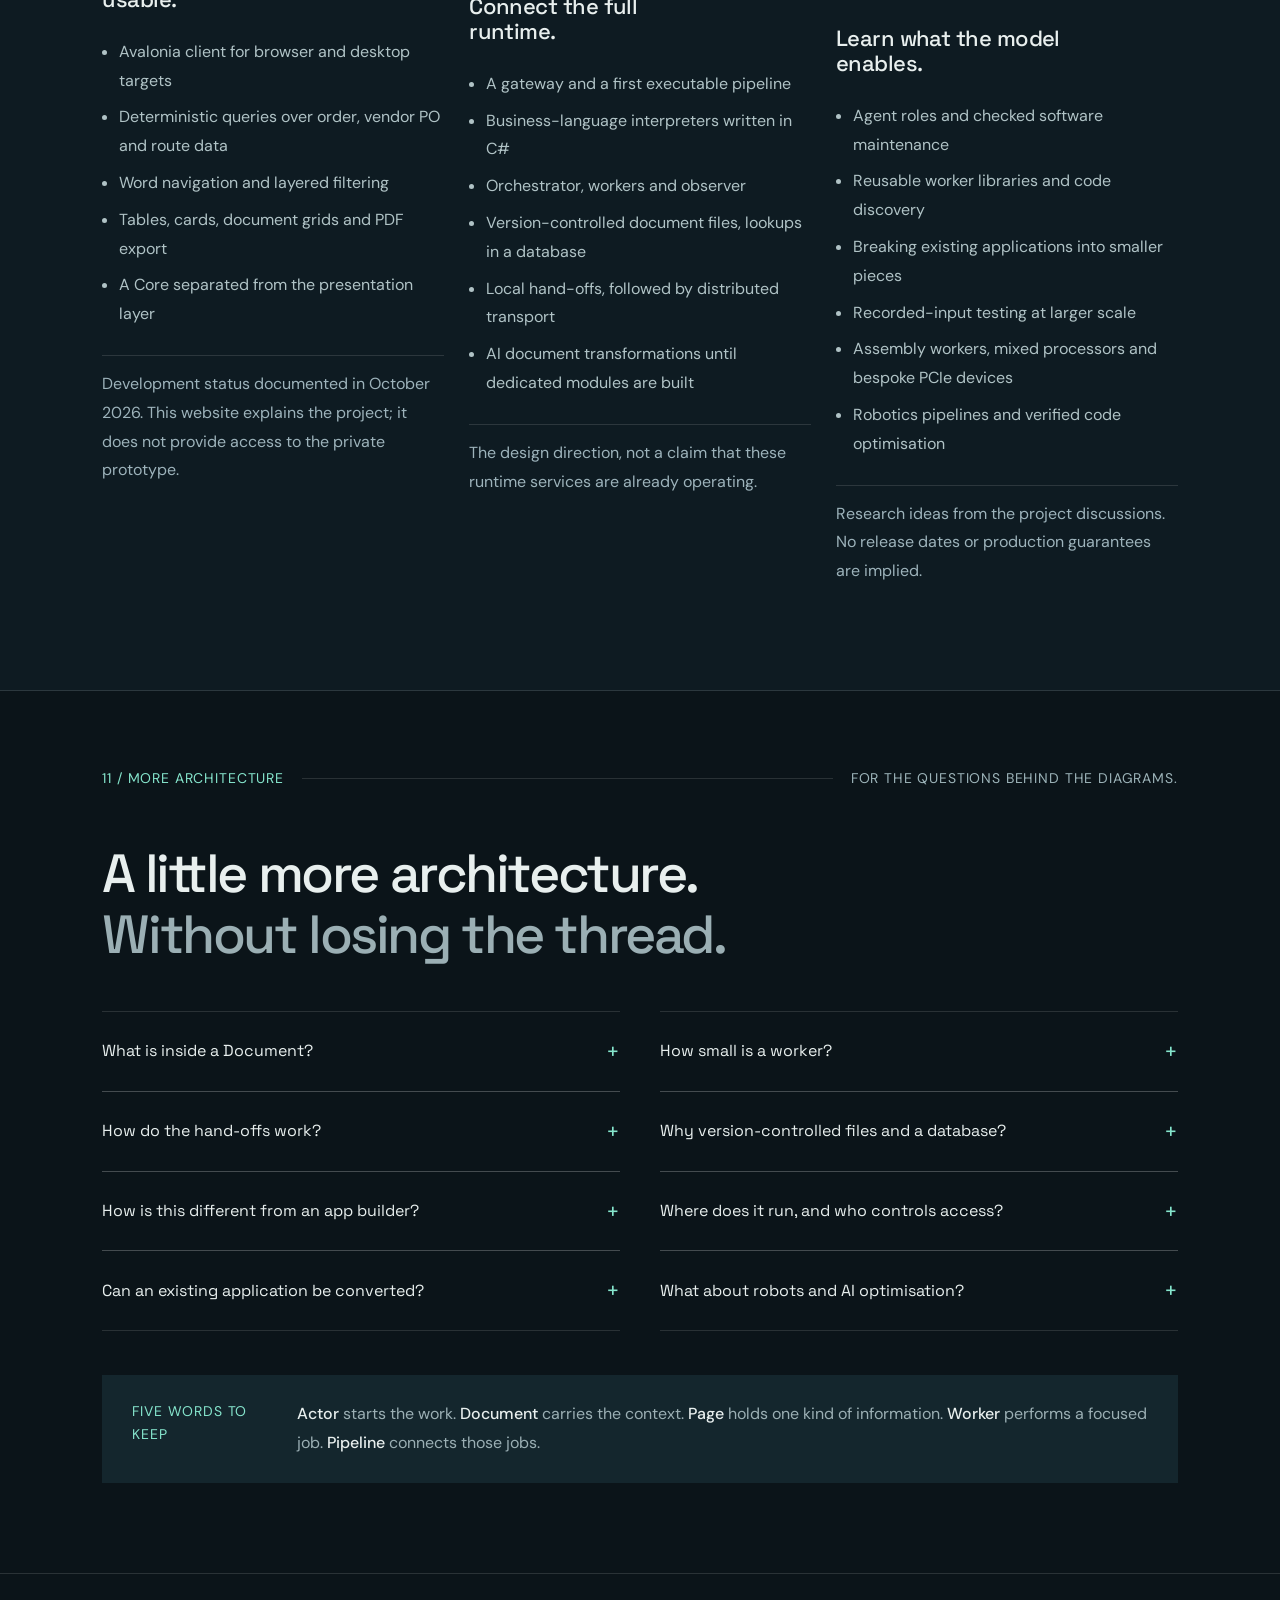
==== commit cc168dd4: "Serve a JPEG social card so link previews render og:image pointed at pipeline-world.webp, served as " ====
--- a/index.html
+++ b/index.html
@@ -5,8 +5,8 @@
 <title>CRUD &amp; Logic — Software, assembled.</title>
 <meta name="description" content="A visual guide to CRUD and Logic: business software assembled from documents, small workers and readable pipelines. Explore the architecture and where AI fits.">
 <link rel="canonical" href="https://crudandlogic.com/"><meta name="theme-color" content="#0b1419"><meta name="color-scheme" content="dark">
-<meta property="og:type" content="website"><meta property="og:url" content="https://crudandlogic.com/"><meta property="og:title" content="CRUD &amp; Logic — Software, assembled."><meta property="og:description" content="Documents carry the context. Workers do one thing. Pipelines connect the work. A visual introduction for people who build business systems."><meta property="og:image" content="https://crudandlogic.com/assets/img/pipeline-world.webp"><meta property="og:image:alt" content="Glass documents flowing through precision-engineered gates">
-<meta name="twitter:card" content="summary_large_image"><meta name="twitter:title" content="CRUD &amp; Logic — Software, assembled."><meta name="twitter:description" content="An illustrated guide to documents, workers, pipelines and the role of AI."><meta name="twitter:image" content="https://crudandlogic.com/assets/img/pipeline-world.webp">
+<meta property="og:type" content="website"><meta property="og:url" content="https://crudandlogic.com/"><meta property="og:title" content="CRUD &amp; Logic — Software, assembled."><meta property="og:description" content="Documents carry the context. Workers do one thing. Pipelines connect the work. A visual introduction for people who build business systems."><meta property="og:site_name" content="CRUD &amp; Logic"><meta property="og:image" content="https://crudandlogic.com/assets/img/social-card.jpg"><meta property="og:image:type" content="image/jpeg"><meta property="og:image:width" content="1200"><meta property="og:image:height" content="630"><meta property="og:image:alt" content="Glass documents flowing through precision-engineered gates">
+<meta name="twitter:card" content="summary_large_image"><meta name="twitter:title" content="CRUD &amp; Logic — Software, assembled."><meta name="twitter:description" content="An illustrated guide to documents, workers, pipelines and the role of AI."><meta name="twitter:image" content="https://crudandlogic.com/assets/img/social-card.jpg">
 <link rel="icon" href="favicon.svg" type="image/svg+xml"><link rel="preconnect" href="https://fonts.googleapis.com"><link rel="preconnect" href="https://fonts.gstatic.com" crossorigin><link href="https://fonts.googleapis.com/css2?family=DM+Sans:wght@400;500;600;700&amp;family=Space+Grotesk:wght@400;500;600;700&amp;display=swap" rel="stylesheet"><link rel="stylesheet" href="assets/css/site.css?v=20261027-51"><script src="assets/js/site.js?v=20261027-51" defer></script>
 </head>
 <body>
